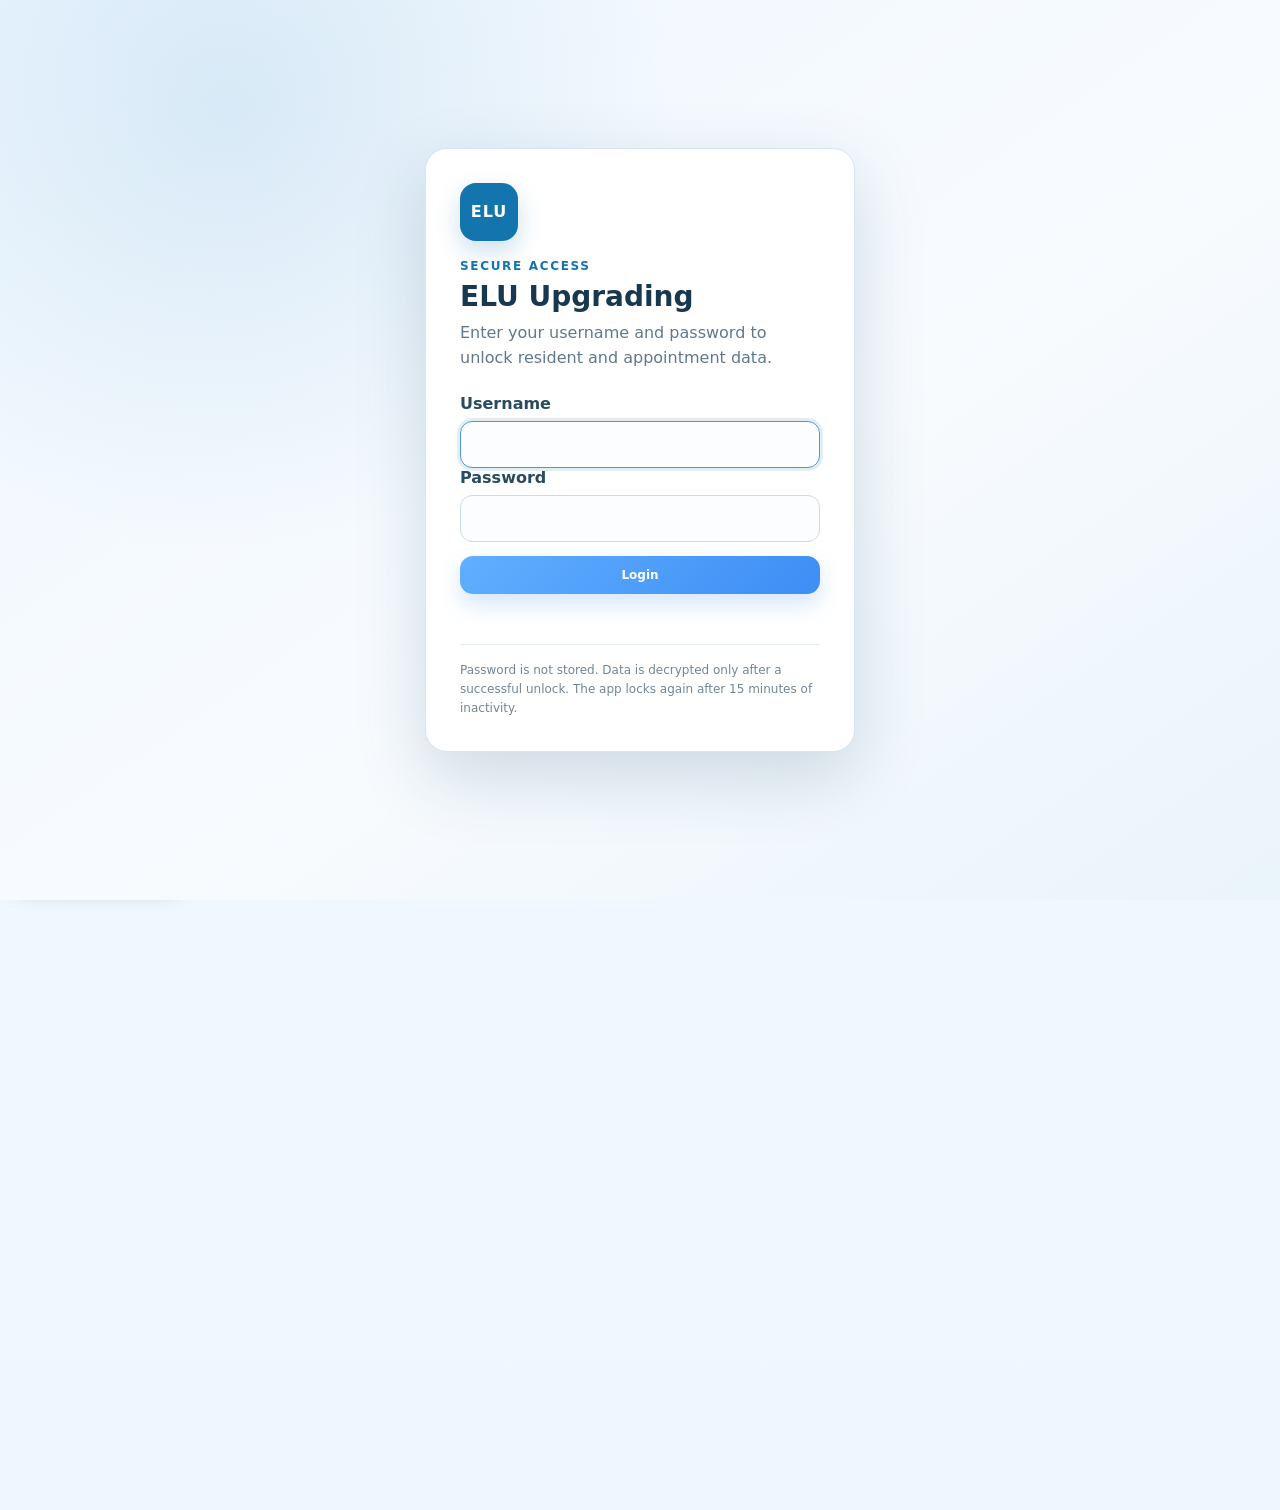
==== index.html @ 443ced5f "Add files via upload" ====
<!doctype html>
<html lang="en">
<head>
  <meta charset="utf-8">
  <meta name="viewport" content="width=device-width, initial-scale=1">
  <meta name="theme-color" content="#0b5ea8">
  <title>ELU Upgrading — Rehearsal App</title>
  <link rel="stylesheet" href="styles.css?v=rehearsal2.1">
  <meta name="mobile-web-app-capable" content="yes">
  <meta name="apple-mobile-web-app-capable" content="yes">
  <meta name="apple-mobile-web-app-status-bar-style" content="default">
  <meta name="apple-mobile-web-app-title" content="ELU Upgrading">
  <link rel="manifest" href="manifest.webmanifest">
  <link rel="apple-touch-icon" href="icon-192.png">
</head>
<body class="secure-locked">
  <svg class="svg-sprite" aria-hidden="true">
    <symbol id="i-dashboard" viewBox="0 0 24 24"><path d="M4 4h6v6H4zM14 4h6v10h-6zM4 14h6v6H4zM14 18h6v2h-6z"/></symbol>
    <symbol id="i-building" viewBox="0 0 24 24"><path d="M4 21V5l8-3 8 3v16M8 8h2m4 0h2M8 12h2m4 0h2M8 16h2m4 0h2M2 21h20"/></symbol>
    <symbol id="i-survey" viewBox="0 0 24 24"><path d="M7 3h10v4H7zM5 5H4v16h16V5h-1M8 12l2 2 5-5M8 18h8"/></symbol>
    <symbol id="i-calendar" viewBox="0 0 24 24"><path d="M5 4h14a2 2 0 0 1 2 2v14H3V6a2 2 0 0 1 2-2ZM7 2v4m10-4v4M3 9h18M7 13h3v3H7z"/></symbol>
    <symbol id="i-register" viewBox="0 0 24 24"><path d="M5 3h14v18H5zM8 7h8M8 11h8M8 15h5M8 19h4"/></symbol>
    <symbol id="i-complaint" viewBox="0 0 24 24"><path d="M4 4h16v13H9l-5 4zM8 8h8M8 12h6"/></symbol>
    <symbol id="i-team" viewBox="0 0 24 24"><path d="M8 11a4 4 0 1 0 0-8 4 4 0 0 0 0 8Zm8-1a3 3 0 1 0 0-6M2 21v-3a6 6 0 0 1 12 0v3m2 0v-2a5 5 0 0 0-2-4m4-1a5 5 0 0 1 4 5v2"/></symbol>
    <symbol id="i-report" viewBox="0 0 24 24"><path d="M5 3h14v18H5zM8 16v2m4-6v6m4-10v10"/></symbol>
    <symbol id="i-search" viewBox="0 0 24 24"><circle cx="11" cy="11" r="7"/><path d="m16 16 5 5"/></symbol>
    <symbol id="i-chevron" viewBox="0 0 24 24"><path d="m9 6 6 6-6 6"/></symbol>
    <symbol id="i-close" viewBox="0 0 24 24"><path d="M6 6l12 12M18 6 6 18"/></symbol>
    <symbol id="i-check" viewBox="0 0 24 24"><path d="m5 12 4 4L19 6"/></symbol>
  </svg>


  <div class="security-gate" id="securityGate">
    <div class="security-card">
      <div class="security-lock-mark">ELU</div>
      <div class="security-kicker">SECURE ACCESS</div>
      <h1>ELU Upgrading</h1>
      <p>Enter your username and password to unlock resident and appointment data.</p>
      <form id="securityLoginForm" class="security-form">
        <label>Username
          <input type="text" id="securityUsername" autocomplete="username" spellcheck="false" required>
        </label>
        <label>Password
          <input type="password" id="securityPassword" autocomplete="current-password" spellcheck="false" required>
        </label>
        <button class="primary-btn security-unlock-btn" id="securityUnlockBtn" type="submit">Login</button>
      </form>
      <div class="security-message" id="securityMessage" aria-live="polite"></div>
      <div class="security-note">Password is not stored. Data is decrypted only after a successful unlock. The app locks again after 15 minutes of inactivity.</div>
    </div>
  </div>

  <div class="app-shell">
    <aside class="sidebar">
      <div class="brand">
        <div class="brand-mark brand-mark-app"><img src="icon-192.png" alt="ELU"></div>
        <div>
          <div class="brand-name">Upgrading</div>
          <div class="brand-sub">Command Centre</div>
        </div>
      </div>

      <div class="project-badge">
        <span class="project-dot"></span>
        <div><strong>PR3 Project</strong><small>6 zones · live workspace</small></div>
      </div>

      <nav class="nav" id="nav">
        <button class="nav-item active" data-view="dashboard"><svg><use href="#i-dashboard"/></svg><span>Dashboard</span></button>
        <button class="nav-item" data-view="blockboard"><svg><use href="#i-building"/></svg><span>Block Board</span></button>
        <button class="nav-item" data-view="survey"><svg><use href="#i-survey"/></svg><span>Survey Visits</span></button>
        <button class="nav-item" data-view="appointments"><svg><use href="#i-calendar"/></svg><span>Appointment Schedule</span></button>
        <button class="nav-item" data-view="units"><svg><use href="#i-register"/></svg><span>Unit Register</span></button>
        <button class="nav-item" data-view="complaints"><svg><use href="#i-complaint"/></svg><span>Complaint Register</span></button>
        <button class="nav-item" data-view="teams"><svg><use href="#i-team"/></svg><span>Appointment Planner</span></button>
        <button class="nav-item" data-view="photos"><svg><use href="#i-register"/></svg><span>Photo Report</span></button>
        <button class="nav-item" data-view="reports"><svg><use href="#i-report"/></svg><span>Meeting Report</span></button>
      </nav>

      <div class="sidebar-note">
        <strong>Field-first workflow</strong>
        <span>Survey Visit → Appointment → Unit</span>
      </div>
    </aside>

    <main class="main">
      <header class="topbar">
        <div>
          <div class="eyebrow">ELU UPGRADING · PASIR RIS</div>
          <h1 id="pageTitle">Executive Dashboard</h1>
          <p id="pageSubtitle">One view of resident response, appointments and completed work.</p>
        </div>
        <div class="top-actions">
          <div class="user-name-chip" id="userNameChip">Secure User</div>
          <div class="today-chip" id="todayChip"></div>
          <button class="ghost-btn" id="exportBackupBtn">Backup Data</button><button class="ghost-btn secure-logout-btn" id="securityLogoutBtn">Lock</button>
        </div>
      </header>

      <section class="view active" id="dashboard">
        <div class="app-command-hero">
          <div class="app-hero-copy">
            <div class="app-hero-kicker"><span class="live-dot"></span> PR3 COMMAND CENTRE</div>
            <h2>ELU Upgrading – Pasir Ris</h2>
            <p>Survey, appointments, unit status and weekly progress — one clear command view across all 6 zones.</p>
            <div class="app-hero-stats">
              <span><b>6</b><small>Zones</small></span>
              <span><b>38</b><small>Blocks</small></span>
              <span><b id="heroTagUnits">2,341</b><small>Total Units</small></span>
              <span class="hero-sync"><b>✓</b><small>Schedule synced</small></span>
            </div>
          </div>

          <div class="app-hero-progress-wrap">
            <div class="app-hero-ring" id="heroOrbit">
              <div class="app-hero-ring-inner">
                <strong id="heroCompletionPct">0%</strong>
                <span>COMPLETED</span>
              </div>
            </div>
            <div class="app-hero-total"><strong id="heroTotalUnits">0</strong><span>Total project units</span></div>
          </div>

          <div class="app-skyline" aria-hidden="true">
            <i class="bldg b1"></i><i class="bldg b2"></i><i class="bldg b3"></i>
            <i class="bldg b4"></i><i class="bldg b5"></i><i class="tree t1"></i><i class="tree t2"></i>
          </div>
        </div>

        <div class="kpi-grid premium-kpis app-kpi-grid">
          <article class="kpi-card accent-green"><div class="kpi-icon green"><svg><use href="#i-check"/></svg></div><div><span>Opt-In Agree</span><strong id="kpiOptIn">0</strong><small id="kpiOptInPct">A + C</small></div></article>
          <article class="kpi-card accent-pink"><div class="kpi-icon pink"><svg><use href="#i-calendar"/></svg></div><div><span>Confirmation</span><strong id="kpiAppointments">0</strong><small>Active confirmed</small></div></article>
          <article class="kpi-card accent-blue"><div class="kpi-icon blue">◷</div><div><span>Pending Confirmation</span><strong id="kpiPending">0</strong><small>Date waiting</small></div></article>
          <article class="kpi-card accent-cyan"><div class="kpi-icon cyan"><svg><use href="#i-building"/></svg></div><div><span>Work Completed</span><strong id="kpiCompleted">0</strong><small id="kpiCompletedPct">0%</small></div></article>
          <article class="kpi-card accent-amber"><div class="kpi-icon amber">•••</div><div><span>No Response</span><strong id="kpiNR">0</strong><small>Requires follow-up</small></div></article>
          <article class="kpi-card accent-rose"><div class="kpi-icon rose">×</div><div><span>Opt-Out</span><strong id="kpiOptOut">0</strong><small>Resident declined</small></div></article>
          <article class="kpi-card accent-violet"><div class="kpi-icon violet"><svg><use href="#i-survey"/></svg></div><div><span>Survey Visits</span><strong id="kpiFollowups">0</strong><small>Upcoming visits</small></div></article>
        </div>

        <div class="app-dashboard-main-grid">
          <article class="panel app-today-panel">
            <div class="app-panel-title">
              <div><span class="section-label">TODAY</span><h3>Today's Appointments</h3></div>
              <button class="text-btn" data-go="teams">View Schedule</button>
            </div>
            <div id="dashboardTodayAppointments" class="app-today-list"></div>
          </article>

          <article class="panel app-photo-panel">
            <div class="app-panel-title">
              <div><span class="section-label">PHOTO WORK</span><h3>Photo Workflow Today</h3></div>
              <button class="text-btn" data-go="photos">View All</button>
            </div>
            <div class="app-photo-summary">
              <div class="app-photo-ring" id="dashboardPhotoRing">
                <div><strong id="dashboardPhotoPct">0%</strong><span>READY</span></div>
              </div>
              <div class="app-photo-stats">
                <div><i class="dot-ready"></i><strong id="dashboardPhotoUnits">0</strong><span>Photo units</span></div>
                <div><i class="dot-blue"></i><strong id="dashboardPhotoReady">0</strong><span>Ready 3+</span></div>
                <div><i class="dot-grey"></i><strong id="dashboardPhotoCount">0</strong><span>Photos stored</span></div>
              </div>
            </div>
            <div id="dashboardPhotoRecent" class="app-photo-recent"></div>
          </article>

          <article class="panel app-quick-panel">
            <div class="app-panel-title"><div><span class="section-label">SHORTCUTS</span><h3>Quick Actions</h3></div></div>
            <div class="app-quick-actions">
              <button type="button" data-go="teams"><span>📅</span><div><strong>View Schedule</strong><small>Today's appointments</small></div><b>›</b></button>
              <button type="button" data-go="photos"><span>📷</span><div><strong>Upload Photos</strong><small>Open Photo Report</small></div><b>›</b></button>
              <button type="button" id="dashboardBackupQuick"><span>💾</span><div><strong>Backup Data</strong><small>Create latest backup</small></div><b>›</b></button>
              <button type="button" id="dashboardLockQuick"><span>🔒</span><div><strong>Lock Application</strong><small>Secure this app</small></div><b>›</b></button>
            </div>
          </article>

          <article class="panel app-zone-panel">
            <div class="app-panel-title">
              <div><span class="section-label">ZONE PERFORMANCE</span><h3>Project Progress by Zone</h3></div>
              <span class="panel-badge">LIVE</span>
            </div>
            <div id="zoneProgress" class="app-zone-progress"></div>
          </article>

          <article class="panel app-activity-panel">
            <div class="app-panel-title"><div><span class="section-label">RECENT</span><h3>Recent Activity</h3></div></div>
            <div id="dashboardRecentActivity" class="app-activity-list"></div>
          </article>
        </div>
      </section>

      <section class="view" id="blockboard">
        <div class="section-toolbar">
          <div class="filter-group">
            <label>Zone<select id="boardZone"></select></label>
            <label>Block<select id="boardBlock"></select></label>
            <label>Floor<select id="boardFloor"><option value="all">All floors</option></select></label>
          </div>
          <div class="toolbar-actions">
            <div class="search-box"><svg><use href="#i-search"/></svg><input id="boardSearch" placeholder="Search unit e.g. 13-132"></div>
            <button class="ghost-btn" id="downloadBlockBoardBtn">Block Board · A4 One Page</button>
          </div>
        </div>

        <div id="blockHeadline" class="block-headline"></div>

        <div class="legend">
          <span><i class="dot optin"></i>A · Opt-In</span>
          <span><i class="dot confirm"></i>C · Confirmation</span>
          <span><i class="dot pending-confirm"></i>◷ P · Pending Confirmation</span>
          <span><i class="dot optout"></i>D · Opt-Out</span>
          <span><i class="dot nr"></i>NR · No Response</span>
        </div>

        <div id="floorBoard" class="floor-board"></div>
      </section>

      <section class="view" id="survey">
        <div class="form-layout">
          <article class="panel form-card">
            <div class="panel-head"><div><span class="section-label">VISIT DIARY</span><h3>Survey Visit Register</h3><p>Reference for when you need to visit a resident. No A / C / D / NR status is set here.</p></div></div>
            <form id="surveyForm" class="premium-form">
              <input type="hidden" id="surveyEditId">
              <div class="form-row three">
                <label>Zone<select id="surveyZone"></select></label>
                <label>Block<select id="surveyBlock"></select></label>
                <label>Unit<select id="surveyUnit"></select></label>
              </div>
              <div class="form-row two">
                <label>Owner Name · Optional<input id="surveyOwner" autocomplete="off" placeholder="Leave blank if not known"></label>
                <label>Contact<input id="surveyContact" inputmode="tel" autocomplete="off" placeholder="Contact number"></label>
              </div>
              <div class="form-row two">
                <label>Survey Visit Date<input type="date" id="surveyVisitDate"></label>
                <label>Visit Time<input type="time" id="surveyVisitTime"></label>
              </div>
              <label>Visit Note<textarea id="surveyRemarks" rows="4" placeholder="Call note, access note, resident request..."></textarea></label>
              <div class="form-actions">
                <button class="primary-btn" id="surveySaveBtn" type="submit">Save Survey Visit</button>
                <button class="ghost-btn hidden" id="surveyCancelEdit" type="button">Cancel Edit</button>
              </div>
              <div class="form-hint">Survey is a visit diary only. Visit date, time and note stay here. Contact is used only as a backup when the Unit Register has no contact. Appointment Register remains the main source.</div>
            </form>
          </article>

          <article class="panel">
            <div class="panel-head"><div><span class="section-label">RECENT ACTIVITY</span><h3>Survey Register</h3></div></div>
            <div id="surveyTable" class="table-shell"></div>
          </article>
        </div>
      </section>

      <section class="view" id="appointments">
        <div class="form-layout">
          <article class="panel form-card">
            <div class="panel-head"><div><span class="section-label">APPOINTMENT ENTRY</span><h3>Direct Appointment / Resident Details</h3><p>Direct visit? Enter Date + Slot + Team here. The same record appears in Planner, Appointment Register and Unit Register.</p></div></div>
            <form id="appointmentForm" class="premium-form">
              <input type="hidden" id="appointmentEditId">
              <div class="form-row three">
                <label>Zone<select id="appointmentZone"></select></label>
                <label>Block<select id="appointmentBlock"></select></label>
                <label>Unit<select id="appointmentUnit"></select></label>
              </div>

              <div class="form-row three">
                <label>Appointment Date<input type="date" id="appointmentDate"></label>
                <label>Time Slot
                  <select id="appointmentSlot">
                    <option>9am–11am</option>
                    <option>11am–1pm</option>
                    <option>2pm–4pm</option>
                    <option>4pm–6pm</option>
                    <option value="CUSTOM">Custom Time</option>
                  </select>
                </label>
                <label>Team
                  <select id="appointmentTeam">
                    <option>Team 1</option>
                    <option>Team 2</option>
                    <option value="">Unassigned</option>
                  </select>
                </label>
              </div>

              <div class="planner-custom-time hidden" id="appointmentCustomTimeRow">
                <label>Custom Start<input type="time" id="appointmentCustomStart"></label>
                <label>Custom End<input type="time" id="appointmentCustomEnd"></label>
              </div>

              <div class="planned-schedule-card" id="appointmentPlanCard">
                <div><span>Current Booking</span><strong id="appointmentPlanDate">—</strong></div>
                <div><span>Current Slot</span><strong id="appointmentPlanSlot">—</strong></div>
                <div><span>Current Team</span><strong id="appointmentPlanTeam">—</strong></div>
              </div>

              <div class="form-row two">
                <label>Owner Name<input id="appointmentOwner" placeholder="Owner / resident name"></label>
                <label>Contact<input id="appointmentContact" inputmode="tel" placeholder="Contact number"></label>
              </div>

              <label>Appointment Note<textarea id="appointmentRemarks" rows="3" placeholder="Resident / access note"></textarea></label>
              <div class="inline-sync-note" id="appointmentSyncNote">One booking record only. Direct entry here automatically appears in Planner; Planner updates appear here too.</div>
              <div class="form-actions">
                <button class="primary-btn" id="appointmentSaveBtn" type="submit">Save Appointment</button>
                <button class="optout-btn" id="appointmentOptOutBtn" type="button">Opt-Out · D</button>
                <button class="ghost-btn hidden" id="appointmentCancelEdit" type="button">Cancel Edit</button>
              </div>
              <div class="form-hint">Two routes, one record: Survey follow-up can open this form, or you can create a direct appointment here. Existing bookings are rescheduled instead of duplicated.</div>
            </form>
          </article>

          <article class="panel">
            <div class="panel-head register-head"><div><span class="section-label">UNIT APPOINTMENT STATUS</span><h3>Appointment Register</h3><p><span id="appointmentUnitCount">0</span> units shown. NR = no response · P = waiting · C = confirmed · A = completed · D = opt-out.</p></div><div class="register-tools"><div class="search-box small"><svg><use href="#i-search"/></svg><input id="appointmentUnitSearch" placeholder="Search unit e.g. 01-302"></div><label class="mini-filter">Zone<select id="appointmentZoneFilter"></select></label><label class="mini-filter">Block<select id="appointmentBlockFilter"></select></label></div></div>
            <div id="appointmentTable" class="table-shell"></div>
          </article>
        </div>
      </section>

      <section class="view" id="units">
        <article class="panel">
          <div class="panel-head register-head">
            <div><span class="section-label">MASTER DATA · READ ONLY</span><h3>Unit Register</h3><p>Appointment Register is the main source. Survey contributes contact only when the master contact is blank.</p></div>
            <div class="register-tools">
              <div class="search-box small"><svg><use href="#i-search"/></svg><input id="unitSearch" placeholder="Search block / unit / owner / contact"></div>
              <select id="unitZoneFilter"></select>
              <select id="unitBlockFilter"></select>
            </div>
          </div>
          <div id="unitTable" class="table-shell"></div>
        </article>
      </section>

      <section class="view" id="complaints">
        <div class="form-layout">
          <article class="panel form-card">
            <div class="panel-head"><div><span class="section-label">SEPARATE RECORD</span><h3>New Complaint</h3><p>Select the unit; owner and contact are looked up. No complaint is created automatically.</p></div></div>
            <form id="complaintForm" class="premium-form">
              <input type="hidden" id="complaintEditId">
              <div class="form-row three">
                <label>Zone<select id="complaintZone"></select></label>
                <label>Block<select id="complaintBlock"></select></label>
                <label>Unit<select id="complaintUnit"></select></label>
              </div>
              <div class="form-row two">
                <label>Owner Name<input id="complaintOwner" readonly></label>
                <label>Contact<input id="complaintContact" readonly></label>
              </div>
              <div class="form-row two">
                <label>Date<input type="date" id="complaintDate" required></label>
                <label>Status<select id="complaintStatus"><option>Open</option><option>In Progress</option><option>Closed</option></select></label>
              </div>
              <label>Complaint<textarea id="complaintText" rows="4" required></textarea></label>
              <label>Remarks<textarea id="complaintRemarks" rows="3"></textarea></label>
              <div class="form-actions">
                <button class="primary-btn" id="complaintSaveBtn" type="submit">Save Complaint</button>
                <button class="ghost-btn hidden" id="complaintCancelEdit" type="button">Cancel Edit</button>
              </div>
            </form>
          </article>

          <article class="panel">
            <div class="panel-head register-head"><div><span class="section-label">COMPLAINT REGISTER</span><h3>Resident Complaints</h3></div><div class="register-tools"><label class="mini-filter">Zone<select id="complaintZoneFilter"></select></label><label class="mini-filter">Block<select id="complaintBlockFilter"></select></label></div></div>
            <div id="complaintTable" class="table-shell"></div>
          </article>
        </div>
      </section>

      <section class="view" id="teams">
        <div class="planner-hero simple-planner-hero">
          <div>
            <span class="section-label">APPOINTMENT PLANNER</span>
            <h2>Today’s appointment working sheet</h2>
            <p>Display only. Appointments come directly from Appointment Schedule. To add, edit, reschedule or cancel, open the appointment record.</p>
          </div>
          <div class="simple-planner-controls">
            <label>Zone<select id="plannerViewZone"></select></label>
            <label>Date<input type="date" id="teamDate"></label>
            <button class="ghost-btn" id="plannerToday" type="button">Today</button>
            <button class="ghost-btn" id="plannerTomorrow" type="button">Tomorrow</button>
            <button class="ghost-btn" id="plannerNext7" type="button">Next 7 Days</button>
          </div>
        </div>

        <article class="panel simple-planner-panel">
          <div class="planner-sheet-title">
            <div>
              <span class="section-label">LIVE FROM APPOINTMENT SCHEDULE</span>
              <h3 id="plannerDateTitle">Today appointments</h3>
            </div>
            <div class="planner-sheet-actions"><span class="panel-badge" id="plannerCountBadge">0 appointments</span></div>
          </div>
          <div id="plannerTable" class="table-shell simple-planner-table"></div>
        </article>

        <div class="hidden" aria-hidden="true">
          <select id="plannerViewBlock"></select>
          <button id="plannerPrevDay" type="button"></button>
          <button id="plannerNextDay" type="button"></button>

          <form id="plannerForm">
            <input type="hidden" id="plannerEditId">
            <select id="plannerZone"></select>
            <select id="plannerBlock"></select>
            <select id="plannerUnit"></select>
            <select id="plannerTeam"><option>Team 1</option><option>Team 2</option></select>
            <select id="plannerSlot"><option>9am–11am</option><option>11am–1pm</option><option>2pm–4pm</option><option>4pm–6pm</option><option value="CUSTOM">Custom Time</option></select>
            <div id="plannerCustomTimeRow"><input type="time" id="plannerCustomStart"><input type="time" id="plannerCustomEnd"></div>
            <input id="plannerRemarks">
            <button id="plannerSaveBtn" type="submit"></button>
            <button id="plannerCancelEdit" type="button"></button>
          </form>
          <div id="plannerSpecialTimes"></div>
          <div id="plannerUnassigned"></div>
        </div>
      </section>

      <section class="view hidden" id="schedulemaster" aria-hidden="true">
        <div class="planner-hero master-schedule-hero">
          <div>
            <span class="section-label">22 → 21 CYCLE · QUICK ENTRY</span>
            <h2>Master Appointment Schedule</h2>
            <p>Enter appointments continuously in one place. Daily Appointment Planner will automatically show the same records by date.</p>
          </div>
          <div class="master-cycle-controls">
            <label>Cycle Reference Date<input type="date" id="masterCycleDate"></label>
            <label>View Zone<select id="masterZoneFilter"></select></label>
          </div>
        </div>

        <article class="panel master-entry-panel">
          <div class="panel-head"><div><span class="section-label">FAST ENTRY</span><h3>Add appointment row</h3><p>Date / Zone / Team stay in place after saving so you can enter the next unit quickly.</p></div></div>
          <form id="masterScheduleForm" class="master-schedule-form">
            <label>Date<input type="date" id="masterDate"></label>
            <label>Zone<select id="masterZone"></select></label>
            <label>Block<select id="masterBlock"></select></label>
            <label>Unit<select id="masterUnit"></select></label>
            <label>Team<select id="masterTeam"><option>Team 1</option><option>Team 2</option></select></label>
            <label>Slot<select id="masterSlot"><option>9am–11am</option><option>11am–1pm</option><option>2pm–4pm</option><option>4pm–6pm</option><option value="CUSTOM">Custom Time</option></select></label>
            <div class="master-custom-time hidden" id="masterCustomRow">
              <label>Start<input type="time" id="masterCustomStart"></label>
              <label>End<input type="time" id="masterCustomEnd"></label>
            </div>
            <label class="master-note">Remarks<input id="masterRemarks" placeholder="Resident / access note"></label>
            <button class="primary-btn" type="submit">Add Appointment</button>
          </form>
        </article>

        <article class="panel">
          <div class="panel-head register-head">
            <div><span class="section-label">MONTHLY WORKING SHEET</span><h3 id="masterCycleTitle">22 → 21 Schedule</h3><p>Zone-wise appointment schedule. This stays with Planner, Dashboard and the project records. Photo Report now has its own separate Daily Photo Schedule.</p></div>
          </div>
          <div id="masterScheduleTable" class="table-shell"></div>
        </article>
      </section>

      <section class="view" id="photos">
        <div class="planner-hero photo-report-hero">
          <div>
            <span class="section-label">PHOTO INBOX · 22 → 21 CYCLE</span>
            <h2>Zone-wise Photo Report</h2>
            <p>Choose one Zone + Date. Enter that day's units, then attach photos unit-by-unit. Photo work stays separate from all project appointment records.</p>
          </div>
          <div class="photo-cycle-controls">
            <label>Zone<select id="photoZone"></select></label>
            <label>Date<input type="date" id="photoDate"></label>
            <label>Target Unit<select id="photoTargetUnit"></select></label>
          </div>
        </div>

        <div id="photoZoneTabs" class="photo-zone-tabs" aria-label="Photo zones">
          <button type="button" data-photo-zone-tab="1">Zone 1</button>
          <button type="button" data-photo-zone-tab="2">Zone 2</button>
          <button type="button" data-photo-zone-tab="3">Zone 3</button>
          <button type="button" data-photo-zone-tab="4">Zone 4</button>
          <button type="button" data-photo-zone-tab="5">Zone 5</button>
          <button type="button" data-photo-zone-tab="6">Zone 6</button>
        </div>

        <div class="photo-day-workbench">
          <article class="panel photo-schedule-panel">
            <div class="panel-head register-head">
              <div>
                <span class="section-label">PHOTO DAILY REGISTER</span>
                <h3 id="photoScheduleContextTitle">Daily Photo Schedule</h3>
                <p>Only the selected Zone + Date is shown here. Change Zone / Date above to prepare another day. This register stays separate from all project records.</p>
              </div>
              <span id="photoScheduleCount" class="panel-badge">0 units</span>
            </div>

            <form id="photoScheduleForm" class="photo-schedule-form photo-schedule-form-compact">
              <label>Block<select id="photoScheduleBlock"></select></label>
              <label>Unit<select id="photoScheduleUnit"></select></label>
              <label>Team<select id="photoScheduleTeam"><option>Team 1</option><option>Team 2</option></select></label>
              <label>Time<input id="photoScheduleTime" placeholder="e.g. 9am–11am"></label>
              <button class="primary-btn" type="submit">Add Unit</button>
            </form>

            <div class="photo-rule-note">Type one day at a time. For a week, change the Date above and enter that day's units. Remove deletes only this daily schedule line — not photos.</div>
            <div id="photoScheduleTable" class="table-shell photo-schedule-table photo-schedule-table-compact"></div>
          </article>

          <article class="panel photo-import-panel photo-import-side">
            <div class="panel-head">
              <div>
                <span class="section-label">DAILY PHOTO DROP</span>
                <h3>Upload WhatsApp ZIP</h3>
                <p>Select the Target Unit above, then attach its ZIP. The unit list comes only from this Zone + Date Photo Daily Register.</p>
              </div>
            </div>
            <div class="photo-import-row photo-import-row-compact">
              <input type="file" id="photoZipInput" accept=".zip,application/zip">
              <button class="primary-btn" id="photoImportBtn" type="button">Import ZIP</button>
              <span id="photoImportStatus" class="photo-import-status">No ZIP selected.</span>
            </div>
            <div class="photo-rule-note">Photos remain in the separate photo store. The first 3 ordered photos are used in the report; extras stay available until you delete them.</div>
          </article>
        </div>

        <article class="panel">
          <div class="panel-head register-head">
            <div><span class="section-label">DAILY CHECK</span><h3 id="photoDailyTitle">Daily photo units & photos</h3><p>Green = at least 3 photos ready. Units with stored photos remain visible even if their Daily Photo Schedule row was removed.</p></div>
          </div>
          <div id="photoDailyBoard" class="photo-daily-board"></div>
        </article>

        <article class="panel photo-monthly-panel">
          <div class="panel-head register-head">
            <div><span class="section-label">MONTHLY OUTPUT</span><h3 id="photoCycleTitle">22 → 21 Photo Report</h3><p>Generate Zone-wise Word or Print/PDF from stored photos. Report order is date → team → time → block/unit.</p></div>
            <div class="register-tools">
              <label class="mini-filter">Cycle Reference Date<input type="date" id="photoCycleDate"></label>
              <button class="primary-btn" id="photoWordBtn" type="button">Generate Word</button>
              <button class="ghost-btn" id="photoPdfBtn" type="button">Print / PDF</button>
            </div>
          </div>
          <div class="photo-retention-note" id="photoRetentionNote"></div>
          <div id="photoMonthlySummary" class="photo-monthly-summary"></div>
        </article>
      </section>

      <section class="view" id="reports">
        <div class="report-hero">
          <div><span class="section-label">WEEKLY PROGRESS MEETING</span><h2>Progress Summary</h2><p>Calculated from the read-only Unit Register. A + C = Opt-In Agree; completed work is counted separately.</p></div>
          <div class="report-actions report-download-actions">
            <div class="report-primary-downloads">
              <button class="primary-btn" id="exportManagerPdfBtn">Manager PDF</button>
              <button class="primary-btn secondary" id="exportManagerPptBtn">Manager PPT</button>
              <button class="ghost-btn" id="exportUnitSummaryPdfBtn">Unit Summary PDF</button>
              <button class="ghost-btn" id="exportBlockChartPdfBtn">Block Chart PDF</button>
            </div>
            <div class="report-data-downloads" aria-label="Data exports">
              <span class="report-data-label">DATA EXPORT</span>
              <button class="ghost-btn" id="exportProgressBtn">Progress CSV</button>
              <button class="ghost-btn" id="exportUnitsBtn">Unit Summary CSV</button>
            </div>
          </div>
        </div>
        <article class="panel">
          <div class="panel-head register-head">
            <div><h3>Weekly Progress Summary</h3><p>Aligned to the Progress Summary structure from your source workbooks.</p></div>
            <div class="register-tools">
              <label class="mini-filter">Zone<select id="reportZoneFilter"></select></label>
              <label class="mini-filter">Block<select id="reportBlockFilter"></select></label>
            </div>
          </div>
          <div class="manager-export-note"><strong>Manager Report</strong><span>PDF / PPT includes a colour-coded block percentage chart, zone progress and weekly meeting table. Unit Summary exports exclude Owner Name, Contact and free-text Remarks.</span></div>
          <div id="reportSummaryCards" class="report-summary-cards"></div>
          <div class="report-chart-panel">
            <div class="report-chart-head"><div><span class="section-label">BLOCK VIEW</span><h3>Block Status % Comparison</h3><p>Side-by-side percentage columns for Opt-In, Completed, Pending Confirmation, Opt-Out and NR.</p></div><span class="panel-badge">NO PERSONAL DATA</span></div>
            <div class="report-chart-legend">
              <span><i class="legend-agree"></i>Opt-In A+C</span>
              <span><i class="legend-done"></i>Completed</span>
              <span><i class="legend-p"></i>Pending P</span>
              <span><i class="legend-d"></i>Opt-Out D</span>
              <span><i class="legend-nr"></i>NR</span>
            </div>
            <div id="reportBlockChart" class="report-block-chart"></div>
          </div>
          <div id="reportTable" class="table-shell"></div>
        </article>

        <article class="panel response-summary-panel">
          <div class="panel-head register-head response-summary-toolbar">
            <div>
              <span class="section-label">SEPARATE LIVE SUMMARY</span>
              <h3>Opt-In / Opt-Out / NR Summary</h3>
              <p>Live block-wise summary from the current Unit Register. Pending Confirmation (P) is counted inside Respond Unit and shown separately for accountability.</p>
            </div>
            <div class="register-tools">
              <label class="mini-filter">Zone<select id="responseSummaryZoneFilter"></select></label>
              <button class="ghost-btn" id="responseSummaryPrintBtn" type="button">Print / PDF</button>
              <button class="ghost-btn" id="responseSummaryCsvBtn" type="button">Summary CSV</button>
            </div>
          </div>

          <div class="response-summary-sheet" id="responseSummarySheet">
            <div class="response-summary-title">(Summary of Opt In, Opt Out &amp; NR Unit Details)</div>
            <div id="responseSummaryTable" class="response-summary-table-wrap"></div>
          </div>
        </article>
      </section>
    </main>
  </div>

  <div class="drawer-backdrop" id="drawerBackdrop"></div>
  <aside class="unit-drawer" id="unitDrawer">
    <div class="drawer-head">
      <div><span class="section-label">UNIT DETAILS</span><h2 id="drawerUnitTitle">Unit</h2><p id="drawerUnitMeta"></p></div>
      <button class="icon-btn" id="drawerClose"><svg><use href="#i-close"/></svg></button>
    </div>
    <div class="master-readonly">
      <div class="master-lock">Master data · read only</div>
      <input type="hidden" id="drawerUnitKey">
      <div class="readonly-grid">
        <div><span>Status</span><strong id="drawerStatusText">—</strong></div>
        <div><span>Owner Name</span><strong id="drawerOwnerText">—</strong></div>
        <div><span>Contact</span><strong id="drawerContactText">—</strong></div>
        <div><span>Survey Visit</span><strong id="drawerFollowupText">—</strong></div>
        <div class="wide"><span>Remarks</span><strong id="drawerRemarksText">—</strong></div>
        <div><span>Appointment</span><strong id="drawerAppointmentText">—</strong></div>
        <div><span>Team</span><strong id="drawerTeamText">—</strong></div>
      </div>
      <div class="legacy-box" id="drawerLegacy"></div>
      <div class="drawer-shortcuts">
        <button type="button" class="primary-btn" id="drawerSurveyBtn">Survey Visit</button>
        <button type="button" class="ghost-btn" id="drawerAppointmentBtn">Appointment</button>
      </div>
    </div>
  </aside>

  <div class="toast" id="toast"></div>
  <script src="data.js?v=rehearsal2.1"></script>
  <script src="jszip.min.js"></script>
<script src="app.js?v=rehearsal2.1"></script>

<div id="rehearsalAppBadge" style="
position:fixed;left:14px;bottom:14px;z-index:99998;
background:#0b5ea8;color:#fff;border:1px solid rgba(255,255,255,.6);
padding:8px 11px;border-radius:999px;
font:800 11px/1.2 system-ui,-apple-system,Segoe UI,Arial,sans-serif;
box-shadow:0 7px 22px rgba(0,0,0,.16);letter-spacing:.04em">
ELU APP · REHEARSAL
</div>
<button id="installRehearsalApp" type="button" hidden style="
position:fixed;right:14px;bottom:14px;z-index:99999;
border:0;border-radius:12px;padding:10px 14px;
background:#0b5ea8;color:white;font:800 12px system-ui,-apple-system,Segoe UI,Arial,sans-serif;
box-shadow:0 7px 22px rgba(0,0,0,.18);cursor:pointer">
Install ELU App
</button>
<script src="pwa-install.js"></script>

</body>
</html>
---- styles.css ----
*{box-sizing:border-box} :root{
--bg:#f4f9ff;--bg2:#eef6ff;--card:#fff;--ink:#15243b;--muted:#6f8199;--line:#e3edf8;
--blue:#3d8df5;--blue2:#76b8ff;--blueSoft:#eaf4ff;--navy:#254568;--green:#2cae7b;--greenSoft:#eaf9f3;
--amber:#d79a2b;--amberSoft:#fff7e7;--rose:#d76475;--roseSoft:#fff0f3;--violet:#7c70d8;--violetSoft:#f3f0ff;
--cyan:#2ea6bc;--cyanSoft:#e9f9fc;--shadow:0 18px 45px rgba(56,105,156,.10);--radius:22px
}
html{background:var(--bg);scroll-behavior:smooth}body{margin:0;font-family:Inter,ui-sans-serif,system-ui,-apple-system,BlinkMacSystemFont,"Segoe UI",sans-serif;color:var(--ink);background:radial-gradient(circle at 85% 0,#e7f4ff 0,transparent 28%),linear-gradient(180deg,#f9fcff,var(--bg));min-height:100vh}
button,input,select,textarea{font:inherit}.svg-sprite{position:absolute;width:0;height:0;overflow:hidden}
.app-shell{min-height:100vh}.sidebar{position:fixed;left:0;top:0;bottom:0;width:258px;padding:24px 18px;background:rgba(255,255,255,.92);backdrop-filter:blur(18px);border-right:1px solid var(--line);display:flex;flex-direction:column;z-index:40}
.brand{display:flex;align-items:center;gap:12px;padding:0 6px 22px}.brand-mark{width:48px;height:48px;border-radius:16px;display:grid;place-items:center;background:linear-gradient(145deg,#a8d7ff,#4d9cf7);color:white;font-weight:900;letter-spacing:.05em;box-shadow:0 12px 25px rgba(61,141,245,.24)}.brand-name{font-weight:850;font-size:17px;letter-spacing:-.02em}.brand-sub{color:var(--muted);font-size:11px;margin-top:2px}
.project-badge{border:1px solid #dceafa;background:linear-gradient(135deg,#f8fcff,#eef7ff);border-radius:17px;padding:12px 13px;display:flex;gap:10px;align-items:center;margin-bottom:20px}.project-dot{width:9px;height:9px;border-radius:50%;background:#42bd88;box-shadow:0 0 0 5px rgba(66,189,136,.10)}.project-badge strong{display:block;font-size:12px}.project-badge small{display:block;color:var(--muted);font-size:10px;margin-top:2px}
.nav{display:grid;gap:5px;overflow:auto;padding-right:2px}.nav-item{border:0;background:transparent;border-radius:13px;padding:11px 12px;color:#657a94;display:flex;align-items:center;gap:11px;font-size:13px;font-weight:720;text-align:left;cursor:pointer;transition:.18s}.nav-item svg{width:19px;height:19px;fill:none;stroke:currentColor;stroke-width:1.8;stroke-linecap:round;stroke-linejoin:round}.nav-item:hover{background:#f5faff;color:#397bc9}.nav-item.active{background:linear-gradient(90deg,#e9f4ff,#f6fbff);color:#2f7ed8;box-shadow:inset 3px 0 0 #6fb4ff}
.sidebar-note{margin-top:auto;border-top:1px solid var(--line);padding:16px 8px 2px}.sidebar-note strong,.sidebar-note span{display:block}.sidebar-note strong{font-size:11px;color:#4a6381}.sidebar-note span{font-size:10px;color:#91a0b3;margin-top:3px}
.main{margin-left:258px;padding:30px 34px 60px;min-height:100vh}.topbar{display:flex;justify-content:space-between;gap:24px;align-items:flex-start;margin-bottom:24px}.eyebrow,.section-label{font-size:10px;font-weight:850;letter-spacing:.13em;color:#6d9bcc}.topbar h1{font-size:30px;letter-spacing:-.035em;margin:6px 0 5px}.topbar p{margin:0;color:var(--muted);font-size:13px}.top-actions{display:flex;align-items:center;gap:10px}.today-chip{border:1px solid var(--line);background:#fff;border-radius:12px;padding:10px 13px;color:#5d748e;font-size:12px;box-shadow:0 6px 16px rgba(65,109,153,.05)}
.ghost-btn,.primary-btn,.text-btn,.icon-btn{cursor:pointer}.ghost-btn{border:1px solid #d9e7f5;background:#fff;color:#4f6e8f;padding:10px 14px;border-radius:12px;font-weight:750;font-size:12px}.ghost-btn:hover{background:#f7fbff}.primary-btn{border:0;background:linear-gradient(135deg,#61afff,#3d8df5);color:#fff;padding:12px 16px;border-radius:13px;font-weight:800;font-size:12px;box-shadow:0 10px 22px rgba(61,141,245,.22)}.primary-btn:hover{filter:brightness(.98);transform:translateY(-1px)}.text-btn{border:0;background:none;color:#3d8df5;font-weight:800;font-size:11px}
.view{display:none}.view.active{display:block}.hero{position:relative;overflow:hidden;background:linear-gradient(115deg,#ffffff 0%,#f3f9ff 60%,#e6f4ff 100%);border:1px solid #dfeefa;border-radius:28px;padding:26px 28px;display:flex;align-items:center;justify-content:space-between;gap:28px;box-shadow:var(--shadow);margin-bottom:18px}.hero:after{content:"";position:absolute;right:-80px;top:-120px;width:270px;height:270px;border-radius:50%;border:42px solid rgba(109,185,255,.12)}.hero-kicker{font-size:10px;letter-spacing:.16em;font-weight:900;color:#65a0d8}.hero h2{font-size:25px;letter-spacing:-.03em;margin:7px 0 7px}.hero p{max-width:700px;color:var(--muted);font-size:13px;line-height:1.55;margin:0}.hero-stat{position:relative;z-index:1;min-width:190px;border-left:1px solid #dbeaf8;padding-left:26px}.hero-stat span,.hero-stat small{display:block;color:var(--muted);font-size:11px}.hero-stat strong{display:block;font-size:38px;letter-spacing:-.04em;margin:4px 0;color:#2b79ca}
.kpi-grid{display:grid;grid-template-columns:repeat(6,minmax(0,1fr));gap:12px;margin-bottom:18px}.kpi-card{background:#fff;border:1px solid var(--line);border-radius:18px;padding:15px;display:flex;gap:11px;align-items:center;box-shadow:0 9px 22px rgba(57,104,151,.055)}.kpi-icon{width:38px;height:38px;border-radius:13px;display:grid;place-items:center;font-size:11px;font-weight:900;flex:0 0 38px}.kpi-icon.green{background:var(--greenSoft);color:var(--green)}.kpi-icon.blue{background:var(--blueSoft);color:var(--blue)}.kpi-icon.cyan{background:var(--cyanSoft);color:var(--cyan)}.kpi-icon.amber{background:var(--amberSoft);color:var(--amber)}.kpi-icon.rose{background:var(--roseSoft);color:var(--rose)}.kpi-icon.violet{background:var(--violetSoft);color:var(--violet)}.kpi-card span,.kpi-card small{display:block}.kpi-card span{font-size:10px;font-weight:800;color:#7890aa;text-transform:uppercase;letter-spacing:.03em}.kpi-card strong{font-size:23px;letter-spacing:-.03em;display:block;margin:2px 0}.kpi-card small{font-size:10px;color:#91a1b5}
.panel{background:rgba(255,255,255,.96);border:1px solid var(--line);border-radius:var(--radius);box-shadow:0 12px 34px rgba(56,102,150,.07);padding:20px}.panel-head{display:flex;justify-content:space-between;gap:14px;align-items:flex-start;margin-bottom:16px}.panel-head h3{margin:4px 0 0;font-size:16px;letter-spacing:-.015em}.panel-head p{margin:6px 0 0;color:var(--muted);font-size:11px;line-height:1.5;max-width:600px}.dashboard-grid{display:grid;grid-template-columns:1.35fr .85fr;gap:18px;margin-bottom:18px}
.zone-progress{display:grid;gap:13px}.zone-line{display:grid;grid-template-columns:78px 1fr 76px;align-items:center;gap:12px}.zone-name{font-size:12px;font-weight:820}.progress-track{height:9px;background:#edf4fa;border-radius:999px;overflow:hidden}.progress-fill{height:100%;border-radius:999px;background:linear-gradient(90deg,#78bfff,#3f91ef)}.zone-pct{text-align:right;font-size:11px;color:#70859d;font-weight:750}.zone-mini{font-size:9px;color:#9aabba;margin-top:3px}
.compact-list{display:grid;gap:9px}.compact-item{border:1px solid #e8f0f7;background:#fbfdff;border-radius:14px;padding:11px 12px;display:flex;justify-content:space-between;gap:12px}.compact-item strong{font-size:12px}.compact-item span,.compact-item small{display:block}.compact-item span{font-size:10px;color:#7389a1;margin-top:3px}.compact-item small{font-size:10px;color:#3d8df5;font-weight:800;text-align:right}.empty-state{padding:24px;text-align:center;color:#91a2b5;font-size:12px}
.attention-grid{display:grid;grid-template-columns:repeat(3,1fr);gap:10px}.attention-card{border:1px solid #e6eef7;border-radius:15px;background:#fbfdff;padding:12px}.attention-card strong{display:block;font-size:12px}.attention-card span{display:block;color:#8498ad;font-size:10px;margin-top:4px}.attention-card b{display:inline-block;margin-top:9px;padding:4px 7px;border-radius:999px;background:var(--amberSoft);color:#b77b17;font-size:9px}
.section-toolbar{display:flex;justify-content:space-between;align-items:flex-end;gap:18px;margin-bottom:16px}.filter-group{display:flex;gap:10px;flex-wrap:wrap}.section-toolbar label,.register-tools select,.mini-filter{font-size:10px;font-weight:800;color:#71879f;display:grid;gap:5px}.section-toolbar select,.section-toolbar input,.register-tools select,.mini-filter input{border:1px solid #dce8f4;border-radius:11px;background:#fff;padding:9px 10px;color:#38516c;outline:none;min-width:130px}.toolbar-title{margin:4px 0 0;font-size:20px}
.search-box{display:flex;align-items:center;gap:7px;background:#fff;border:1px solid #dce8f4;border-radius:12px;padding:0 10px;height:39px;min-width:245px}.search-box svg{width:16px;height:16px;fill:none;stroke:#8aa0b8;stroke-width:2}.search-box input{border:0;outline:0;width:100%;font-size:11px;color:#405b77;background:transparent}.search-box.small{min-width:260px}
.block-headline{background:linear-gradient(110deg,#fff,#f2f9ff);border:1px solid #dfedf9;border-radius:20px;padding:16px 18px;margin-bottom:12px;display:flex;justify-content:space-between;gap:14px;align-items:center}.block-headline h2{font-size:20px;margin:0 0 4px}.block-headline p{margin:0;color:#7890aa;font-size:11px}.block-stats{display:flex;gap:8px;flex-wrap:wrap}.mini-stat{padding:7px 10px;border-radius:11px;background:#fff;border:1px solid #e2edf7;font-size:10px;color:#6f849b}.mini-stat strong{color:#2d5379;margin-left:4px}
.legend{display:flex;gap:16px;flex-wrap:wrap;padding:4px 2px 13px;color:#7b8fa6;font-size:10px}.legend span{display:flex;align-items:center;gap:5px}.dot{width:8px;height:8px;border-radius:50%;background:#dbe6f0}.dot.optin{background:#56c594}.dot.optout{background:#e07a87}.dot.nr{background:#e3aa47}.dot.completed{background:#45a9bd}
.floor-board{display:grid;gap:12px}.floor-row{background:#fff;border:1px solid var(--line);border-radius:18px;padding:12px 13px;box-shadow:0 8px 20px rgba(56,102,150,.045);display:grid;grid-template-columns:70px 1fr;gap:12px}.floor-label{border-right:1px solid #eaf1f7;display:flex;flex-direction:column;justify-content:center;align-items:center}.floor-label strong{font-size:18px;color:#315d88}.floor-label span{font-size:9px;color:#9aabba;text-transform:uppercase;letter-spacing:.08em}.unit-grid{display:grid;grid-template-columns:repeat(auto-fit,minmax(94px,1fr));gap:8px}.unit-card{position:relative;border:1px solid #e4edf6;background:#fbfdff;border-radius:13px;padding:10px 10px 9px;cursor:pointer;transition:.15s;text-align:left}.unit-card:hover{transform:translateY(-1px);border-color:#afd2f4;box-shadow:0 8px 18px rgba(65,119,170,.09)}.unit-card .u-no{font-weight:850;font-size:11px;color:#365978}.unit-card .u-status{font-size:9px;margin-top:5px;color:#8ca0b4}.unit-card:before{content:"";position:absolute;right:8px;top:9px;width:7px;height:7px;border-radius:50%;background:#dbe5ee}.unit-card.status-a:before{background:#52c391}.unit-card.status-out:before{background:#dd7281}.unit-card.status-nr:before,.unit-card.status-dl:before{background:#e0a23b}.unit-card.work-completed{background:linear-gradient(140deg,#fbffff,#effbfc);border-color:#cfecef}.unit-card.work-completed:after{content:"✓";position:absolute;right:7px;bottom:6px;color:#3aa7bb;font-size:9px;font-weight:900}
.form-layout{display:grid;grid-template-columns:minmax(350px,440px) minmax(0,1fr);gap:18px;align-items:start}.form-card{position:sticky;top:18px}.premium-form{display:grid;gap:13px}.premium-form label{font-size:10px;font-weight:820;color:#637b95;display:grid;gap:6px}.premium-form input,.premium-form select,.premium-form textarea{width:100%;border:1px solid #dce8f4;border-radius:12px;background:#fbfdff;padding:10px 11px;outline:none;color:#304e6d;font-size:12px;transition:.15s}.premium-form textarea{resize:vertical}.premium-form input:focus,.premium-form select:focus,.premium-form textarea:focus{border-color:#91c4f6;box-shadow:0 0 0 4px rgba(89,164,239,.10);background:#fff}.premium-form input[readonly]{background:#f5f8fb;color:#8396aa}.form-row{display:grid;gap:10px}.form-row.two{grid-template-columns:1fr 1fr}.form-row.three{grid-template-columns:.75fr .9fr 1.2fr}
.table-shell{overflow:auto;border:1px solid #e7eff7;border-radius:16px}.table-shell table{border-collapse:separate;border-spacing:0;width:100%;min-width:760px}.table-shell th{background:#f7fbff;color:#7790a8;font-size:9px;text-transform:uppercase;letter-spacing:.06em;padding:11px 12px;text-align:left;border-bottom:1px solid #e5eef7;position:sticky;top:0}.table-shell td{padding:11px 12px;font-size:11px;color:#48627d;border-bottom:1px solid #eef3f8;vertical-align:top}.table-shell tbody tr:hover{background:#fbfdff}.table-shell tbody tr:last-child td{border-bottom:0}.pill{display:inline-flex;align-items:center;padding:4px 7px;border-radius:999px;font-size:9px;font-weight:850}.pill.a{background:var(--greenSoft);color:#208d65}.pill.out{background:var(--roseSoft);color:#bd5264}.pill.nr{background:var(--amberSoft);color:#b07716}.pill.pending{background:#f0f4f8;color:#7e91a5}.pill.completed{background:var(--cyanSoft);color:#248da1}.pill.confirmed{background:var(--blueSoft);color:#347fd0}
.register-head{align-items:center}.register-tools{display:flex;align-items:center;gap:9px}.register-tools select{min-width:110px}
.team-columns{display:grid;grid-template-columns:repeat(3,1fr);gap:16px}.team-panel{background:#fff;border:1px solid var(--line);border-radius:20px;box-shadow:0 10px 28px rgba(56,102,150,.06);overflow:hidden}.team-head{display:flex;gap:11px;align-items:center;padding:15px 16px;border-bottom:1px solid #ebf2f8}.team-head h3{margin:0;font-size:14px}.team-head small{color:#8aa0b6;font-size:10px}.team-badge{width:36px;height:36px;border-radius:12px;display:grid;place-items:center;background:#eaf4ff;color:#347fcf;font-size:10px;font-weight:900}.team-badge.t2{background:#f2efff;color:#786bd4}.team-badge.un{background:#f3f6f9;color:#8294a7}.team-list{padding:10px;display:grid;gap:8px;min-height:120px}.team-card{border:1px solid #e8eff7;background:#fbfdff;border-radius:13px;padding:10px}.team-card strong{font-size:11px}.team-card span{display:block;font-size:9px;color:#8296aa;margin-top:3px}.team-card .team-actions{display:flex;gap:6px;margin-top:8px}.team-card button{border:1px solid #dce7f2;background:#fff;border-radius:8px;padding:5px 7px;font-size:9px;color:#607993;cursor:pointer}
.report-hero{background:linear-gradient(115deg,#fff,#ebf6ff);border:1px solid #dfeefa;border-radius:24px;padding:22px 24px;display:flex;justify-content:space-between;gap:20px;align-items:center;margin-bottom:18px;box-shadow:var(--shadow)}.report-hero h2{margin:5px 0;font-size:23px}.report-hero p{margin:0;color:#7890a7;font-size:11px}.report-actions{display:flex;gap:8px}
.drawer-backdrop{position:fixed;inset:0;background:rgba(35,57,81,.18);backdrop-filter:blur(2px);opacity:0;pointer-events:none;transition:.2s;z-index:70}.drawer-backdrop.open{opacity:1;pointer-events:auto}.unit-drawer{position:fixed;right:0;top:0;bottom:0;width:min(460px,94vw);background:#fff;z-index:80;box-shadow:-24px 0 60px rgba(36,72,108,.18);padding:24px;transform:translateX(105%);transition:.25s ease;overflow:auto}.unit-drawer.open{transform:translateX(0)}.drawer-head{display:flex;justify-content:space-between;gap:15px;align-items:flex-start;border-bottom:1px solid #e8f0f7;padding-bottom:16px;margin-bottom:18px}.drawer-head h2{margin:5px 0 2px;font-size:22px}.drawer-head p{margin:0;color:#8498ad;font-size:11px}.icon-btn{width:36px;height:36px;border-radius:11px;border:1px solid #e2ebf4;background:#f8fbfe;display:grid;place-items:center}.icon-btn svg{width:16px;height:16px;fill:none;stroke:#607891;stroke-width:2}.drawer-form{gap:14px}.legacy-box{border:1px dashed #d8e6f3;border-radius:13px;background:#f8fbfe;padding:10px 11px;color:#7b8fa4;font-size:10px;line-height:1.5;display:none}.legacy-box.show{display:block}.drawer-shortcuts{display:grid;grid-template-columns:1fr 1fr;gap:8px}
.toast{position:fixed;right:24px;bottom:24px;background:#24425f;color:#fff;border-radius:13px;padding:11px 15px;font-size:11px;font-weight:750;box-shadow:0 16px 35px rgba(36,66,95,.25);opacity:0;transform:translateY(8px);pointer-events:none;transition:.18s;z-index:100}.toast.show{opacity:1;transform:translateY(0)}
@media(max-width:1280px){.kpi-grid{grid-template-columns:repeat(3,1fr)}.dashboard-grid{grid-template-columns:1fr}.attention-grid{grid-template-columns:repeat(2,1fr)}}
@media(max-width:1050px){.sidebar{width:220px}.main{margin-left:220px;padding:24px}.form-layout{grid-template-columns:1fr}.form-card{position:static}.team-columns{grid-template-columns:1fr}.register-head{align-items:flex-start;flex-direction:column}.register-tools{width:100%}.search-box.small{flex:1}.hero{align-items:flex-start}.hero-stat{min-width:150px}}
@media(max-width:760px){.sidebar{position:static;width:100%;height:auto}.nav{grid-template-columns:repeat(2,1fr)}.sidebar-note{display:none}.main{margin-left:0;padding:18px 14px 40px}.topbar,.hero,.section-toolbar,.report-hero{flex-direction:column;align-items:stretch}.top-actions{justify-content:space-between}.kpi-grid{grid-template-columns:repeat(2,1fr)}.hero-stat{border-left:0;border-top:1px solid #dbeaf8;padding:14px 0 0}.attention-grid{grid-template-columns:1fr}.form-row.two,.form-row.three{grid-template-columns:1fr}.register-tools{flex-direction:column;align-items:stretch}.search-box,.search-box.small{min-width:0;width:100%}.floor-row{grid-template-columns:54px 1fr}.unit-grid{grid-template-columns:repeat(2,1fr)}}

.hidden{display:none!important}
.form-actions{display:flex;gap:8px;align-items:center;flex-wrap:wrap}
.form-hint{font-size:10px;line-height:1.5;color:#8398ae;background:#f6faff;border:1px solid #e5eff8;border-radius:11px;padding:9px 10px}
.dot.blank{background:#dbe6f0}.dot.confirm{background:#ec88ad}
.unit-card.status-c:before{background:#ec88ad}
.pill.c{background:#fff0f6;color:#cc5f88}
.pill.d{background:var(--roseSoft);color:#bd5264}
.action-set{display:flex;gap:5px;white-space:nowrap}
.table-action{border:1px solid #dce8f4;background:#fff;border-radius:8px;padding:5px 8px;color:#54718f;font-size:9px;font-weight:750;cursor:pointer}
.table-action:hover{background:#f4f9ff;border-color:#bcd8f2}
.table-action.delete{color:#bd5f6d;border-color:#f0d9de}
.table-action.delete:hover{background:#fff5f6}
.master-readonly{display:grid;gap:15px}.master-lock{display:inline-flex;justify-self:start;padding:6px 9px;border-radius:999px;background:#eef6ff;color:#4e89c4;font-size:9px;font-weight:850;letter-spacing:.04em;text-transform:uppercase}
.readonly-grid{display:grid;grid-template-columns:1fr 1fr;gap:10px}.readonly-grid>div{border:1px solid #e5eef7;background:#f9fcff;border-radius:13px;padding:11px 12px;min-height:66px}.readonly-grid>div.wide{grid-column:1/-1}.readonly-grid span{display:block;font-size:9px;color:#8ca0b4;text-transform:uppercase;letter-spacing:.05em;font-weight:800}.readonly-grid strong{display:block;font-size:12px;color:#3c5874;margin-top:5px;line-height:1.45;word-break:break-word}
.report-summary-cards{display:grid;grid-template-columns:repeat(5,1fr);gap:10px;margin-bottom:14px}.report-mini-card{border:1px solid #e5eef7;background:linear-gradient(145deg,#fff,#f7fbff);border-radius:14px;padding:12px}.report-mini-card span{display:block;color:#8196ab;font-size:9px;text-transform:uppercase;letter-spacing:.05em;font-weight:800}.report-mini-card strong{display:block;font-size:20px;margin-top:4px;color:#345c82}.total-row td{background:#eef7ff!important;font-weight:850;color:#315b84!important;border-top:1px solid #d8e9f8}.weekly-head{white-space:normal!important;line-height:1.35!important;text-align:center!important}
@media(max-width:900px){.report-summary-cards{grid-template-columns:repeat(2,1fr)}}@media(max-width:520px){.readonly-grid{grid-template-columns:1fr}.readonly-grid>div.wide{grid-column:auto}.report-summary-cards{grid-template-columns:1fr 1fr}}

/* ==================== V6 VISUAL UPGRADE ==================== */
:root{--pink:#e86fa0;--pinkSoft:#fff0f6;--heroBlue:#3e8fea;--heroSky:#72c7ff;--heroIce:#dff3ff}
body{background:radial-gradient(circle at 82% -5%,#dcefff 0,transparent 29%),radial-gradient(circle at 18% 16%,#edf7ff 0,transparent 22%),linear-gradient(180deg,#f7fbff 0,#eef6ff 100%)}
.sidebar{box-shadow:12px 0 45px rgba(57,105,153,.055)}
.brand-mark{background:linear-gradient(145deg,#87cdfd,#3c8fe8);box-shadow:0 14px 30px rgba(55,139,224,.28)}
.nav-item.active{background:linear-gradient(90deg,#e0f1ff,#f7fbff);color:#2878cf;box-shadow:inset 3px 0 0 #4ca0ef,0 7px 18px rgba(66,139,205,.07)}
.command-hero{position:relative;overflow:hidden;min-height:258px;border-radius:30px;padding:34px 36px;margin-bottom:18px;display:flex;align-items:center;justify-content:space-between;gap:35px;color:#fff;background:linear-gradient(118deg,#347fd5 0%,#4b9cec 45%,#70c8f9 100%);box-shadow:0 25px 55px rgba(50,127,205,.24)}
.command-hero:before{content:"";position:absolute;width:430px;height:430px;border:1px solid rgba(255,255,255,.18);border-radius:50%;right:-155px;top:-205px;box-shadow:0 0 0 42px rgba(255,255,255,.035),0 0 0 95px rgba(255,255,255,.025)}
.command-hero:after{content:"";position:absolute;width:220px;height:220px;border-radius:50%;left:45%;bottom:-160px;background:rgba(255,255,255,.10);filter:blur(2px)}
.command-copy{position:relative;z-index:2;max-width:720px}.command-kicker{display:flex;align-items:center;gap:8px;font-size:10px;font-weight:900;letter-spacing:.16em;color:#eaf7ff}.live-dot{width:8px;height:8px;border-radius:50%;background:#a9ffd7;box-shadow:0 0 0 5px rgba(169,255,215,.16)}
.command-hero h2{font-size:34px;line-height:1.08;letter-spacing:-.045em;margin:11px 0 11px;max-width:690px}.command-hero p{font-size:13px;line-height:1.65;color:rgba(255,255,255,.87);margin:0;max-width:650px}.hero-tags{display:flex;gap:8px;flex-wrap:wrap;margin-top:22px}.hero-tags span{border:1px solid rgba(255,255,255,.24);background:rgba(255,255,255,.12);backdrop-filter:blur(8px);padding:7px 10px;border-radius:999px;font-size:10px;font-weight:800;color:#f8fcff}.hero-tags .sync-tag{background:rgba(219,255,242,.16);border-color:rgba(218,255,240,.35)}
.hero-orbit-wrap{position:relative;z-index:2;display:flex;align-items:center;gap:18px;min-width:305px;justify-content:flex-end}.hero-orbit{--pct:0deg;width:142px;height:142px;border-radius:50%;display:grid;place-items:center;background:conic-gradient(#c9ffe6 var(--pct),rgba(255,255,255,.17) 0);box-shadow:inset 0 0 0 1px rgba(255,255,255,.18),0 18px 40px rgba(33,100,164,.18)}.hero-orbit:before{content:"";position:absolute;width:112px;height:112px;border-radius:50%;background:linear-gradient(145deg,rgba(48,124,200,.94),rgba(84,171,231,.96));box-shadow:inset 0 0 0 1px rgba(255,255,255,.16)}.hero-orbit-inner{position:relative;z-index:1;text-align:center}.hero-orbit-inner strong{display:block;font-size:28px;letter-spacing:-.04em}.hero-orbit-inner span{display:block;font-size:9px;text-transform:uppercase;letter-spacing:.09em;color:#dff3ff;margin-top:2px}.hero-orbit-caption{min-width:92px}.hero-orbit-caption strong,.hero-orbit-caption span{display:block}.hero-orbit-caption strong{font-size:28px;letter-spacing:-.03em}.hero-orbit-caption span{font-size:10px;color:#e1f4ff;margin-top:3px}
.premium-kpis{gap:13px}.premium-kpis .kpi-card{position:relative;overflow:hidden;padding:17px 15px;border-color:#dceaf7;box-shadow:0 13px 28px rgba(55,103,151,.075)}.premium-kpis .kpi-card:after{content:"";position:absolute;left:0;right:0;bottom:0;height:3px;background:#d7e7f6}.premium-kpis .accent-green:after{background:#50c493}.premium-kpis .accent-pink:after{background:#e781aa}.premium-kpis .accent-cyan:after{background:#3eb2c8}.premium-kpis .accent-amber:after{background:#e1a53e}.premium-kpis .accent-rose:after{background:#dc7180}.premium-kpis .accent-violet:after{background:#8777df}.premium-kpis .kpi-icon svg{width:18px;height:18px;fill:none;stroke:currentColor;stroke-width:1.9;stroke-linecap:round;stroke-linejoin:round}.kpi-icon.pink{background:var(--pinkSoft);color:#d85f8f}
.panel{border-color:#dce9f6;box-shadow:0 16px 38px rgba(54,101,147,.075)}.panel-badge{padding:5px 8px;border-radius:999px;background:#eaf9f3;color:#278e68;font-size:8px;font-weight:900;letter-spacing:.1em}.dashboard-grid-wow{grid-template-columns:1.25fr .75fr}.zone-card-grid{display:grid;grid-template-columns:repeat(2,1fr);gap:11px}.zone-card-grid .zone-line{display:block;border:1px solid #e2edf7;border-radius:15px;padding:13px;background:linear-gradient(145deg,#fff,#f8fbff)}.zone-card-grid .zone-line>div:first-child{display:flex;justify-content:space-between;align-items:end;gap:8px}.zone-card-grid .progress-track{margin-top:10px;height:7px}.zone-card-grid .zone-pct{margin-top:7px;text-align:left;color:#3f78aa}.zone-card-grid .zone-mini{margin-left:auto;text-align:right}.premium-compact-list .compact-item{padding:12px 13px;border-color:#e2edf7;background:linear-gradient(135deg,#fff,#f8fbff)}.premium-compact-list .compact-item small{background:#fff0f6;color:#c75d88;border:1px solid #f7dbe7;border-radius:9px;padding:5px 7px;align-self:center}.attention-panel{background:linear-gradient(145deg,#fff,#fbfdff)}
/* Status C is intentionally pink */
.unit-card.status-c{background:linear-gradient(145deg,#fffafd,#fff1f7);border-color:#f3cfdf}.unit-card.status-c:before{background:#e974a2;box-shadow:0 0 0 4px rgba(233,116,162,.10)}.pill.c{background:#fff0f6;color:#c85483;border:1px solid #f6d4e1}
/* Neutral / untouched units are not presented as a fifth status */
.unit-card .u-status:empty{display:none}
/* Appointment filter select */
.mini-filter select{border:1px solid #dce8f4;border-radius:11px;background:#fff;padding:9px 10px;color:#38516c;outline:none;min-width:120px}
/* Meeting report: strict presentation alignment */
#reportTable{border-radius:18px;box-shadow:inset 0 0 0 1px #e4edf6}#reportTable table{table-layout:fixed;min-width:1040px}#reportTable th,#reportTable td{text-align:center!important;vertical-align:middle!important;padding:11px 8px}#reportTable thead tr:first-child th{background:linear-gradient(180deg,#e9f5ff,#deefff);color:#315f8b;font-size:9px;border-right:1px solid #cfe2f3}#reportTable thead tr:nth-child(2) th{background:#f5faff;color:#6d86a0;border-right:1px solid #e1ebf4}#reportTable tbody td{font-variant-numeric:tabular-nums}#reportTable tbody td:nth-child(2){font-weight:850;color:#315b84}#reportTable .total-row td{background:linear-gradient(180deg,#e9f5ff,#deefff)!important;color:#284f75!important;font-size:11px}.report-summary-cards{grid-template-columns:repeat(5,1fr)}.report-mini-card{box-shadow:0 9px 22px rgba(54,100,145,.05)}
@media(max-width:1050px){.command-hero{align-items:flex-start}.hero-orbit-wrap{min-width:260px}.dashboard-grid-wow{grid-template-columns:1fr}.zone-card-grid{grid-template-columns:repeat(3,1fr)}}
@media(max-width:760px){.command-hero{padding:26px 22px}.command-hero h2{font-size:28px}.hero-orbit-wrap{justify-content:flex-start}.hero-orbit{width:118px;height:118px}.hero-orbit:before{width:94px;height:94px}.zone-card-grid{grid-template-columns:1fr 1fr}}
@media(max-width:520px){.hero-orbit-wrap{min-width:0}.zone-card-grid{grid-template-columns:1fr}.command-hero h2{font-size:25px}}

/* V7 appointment planner */
.today-team-panel{margin-bottom:18px;background:linear-gradient(135deg,#ffffff 0%,#f5faff 100%)}
.today-team-board{display:grid;grid-template-columns:1fr 1fr;gap:14px}
.today-team-col{border:1px solid #dfeaf5;border-radius:18px;overflow:hidden;background:#fbfdff}
.today-team-head{display:flex;align-items:center;justify-content:space-between;padding:12px 14px;background:linear-gradient(100deg,#edf6ff,#f8fbff);border-bottom:1px solid #e2edf7}
.today-team-head strong{font-size:12px;color:#315d87}.today-team-head span{font-size:9px;color:#7690aa;font-weight:800}
.today-slot{display:grid;grid-template-columns:82px 1fr;min-height:50px;border-bottom:1px solid #edf3f8}.today-slot:last-child{border-bottom:0}
.today-slot-time{display:flex;align-items:center;padding:9px 11px;font-size:9px;font-weight:850;color:#67829d;background:#f8fbfe;border-right:1px solid #edf3f8}
.today-slot-work{padding:8px 10px;display:grid;gap:5px}.today-appt-chip{border:1px solid #e2ebf5;background:#fff;border-radius:10px;padding:6px 8px;font-size:9px;color:#4e6b87}.today-appt-chip strong{color:#2d5379}.today-empty{font-size:9px;color:#a1afbd;align-self:center}
.planner-hero{display:flex;justify-content:space-between;gap:22px;align-items:center;background:linear-gradient(120deg,#fff,#edf7ff);border:1px solid #dcecf9;border-radius:24px;padding:20px 22px;margin-bottom:16px;box-shadow:var(--shadow)}
.planner-hero h2{font-size:22px;margin:5px 0;letter-spacing:-.025em}.planner-hero p{margin:0;color:#748ba2;font-size:11px;max-width:690px;line-height:1.5}
.planner-date-nav{display:flex;align-items:end;gap:7px;flex-wrap:wrap}.planner-date-nav label{font-size:9px;font-weight:850;color:#71879f;display:grid;gap:4px}.planner-date-nav input{border:1px solid #d8e7f5;border-radius:11px;background:#fff;padding:9px 10px;color:#365675;outline:none}
.icon-date-btn{width:38px;height:38px;border:1px solid #d9e7f4;border-radius:11px;background:#fff;color:#4f7ca8;font-size:22px;line-height:1;cursor:pointer}
.planner-entry-panel{margin-bottom:16px}.planner-form{display:grid;grid-template-columns:1fr 1.15fr .8fr .95fr 1.5fr auto;gap:9px;align-items:end}.planner-form label{font-size:9px;font-weight:820;color:#698099;display:grid;gap:5px}.planner-form select,.planner-form input{width:100%;border:1px solid #dce8f4;border-radius:11px;background:#fbfdff;padding:9px 10px;color:#335471;outline:none;font-size:11px}.planner-form select:focus,.planner-form input:focus{border-color:#91c4f6;box-shadow:0 0 0 4px rgba(89,164,239,.09)}
.planner-sheet-panel{padding:0;overflow:hidden;margin-bottom:16px}.planner-sheet-title{display:flex;justify-content:space-between;align-items:center;padding:17px 18px;border-bottom:1px solid #e4edf6;background:linear-gradient(90deg,#fff,#f6fbff)}.planner-sheet-title h3{margin:4px 0 0;font-size:16px}.planner-table-wrap{overflow:auto}
.planner-table{width:100%;border-collapse:collapse;min-width:860px;table-layout:fixed}.planner-table th{background:#eaf4fc;color:#4c6b87;border:1px solid #d8e5f0;padding:8px 7px;font-size:9px;text-transform:none;letter-spacing:.01em;text-align:center}.planner-table td{border:1px solid #dfe8f0;padding:7px;vertical-align:middle;background:#fff;min-height:56px}.planner-table .date-cell{width:86px;text-align:center;background:linear-gradient(180deg,#fff6aa,#fffbd9);font-size:10px;font-weight:850;color:#5c6270}.planner-table .slot-cell{width:78px;text-align:center;background:#f5f7f9;color:#536b82;font-size:9px;font-weight:820}.planner-table .team-cell{width:175px}.planner-table .remarks-cell{width:150px;color:#6f8499;font-size:9px}.planner-table .team2-start{border-left:2px solid #aecae2}.planner-team-entry{display:flex;justify-content:space-between;gap:6px;align-items:center;border-radius:9px;padding:6px 7px;background:#f8fbff;border:1px solid #e5edf5;margin:3px 0}.planner-team-entry strong{font-size:9px;color:#365d80}.planner-team-entry small{font-size:8px;color:#889aab}.planner-mini-action{border:0;background:transparent;color:#5089bc;font-size:8px;font-weight:850;cursor:pointer;padding:2px}
.planner-empty-cell{color:#abb6c0;font-size:9px;text-align:center}.planner-add-cell{display:inline-flex;margin-top:4px;border:0;background:#edf6ff;color:#4b88c2;border-radius:7px;padding:4px 6px;font-size:8px;font-weight:800;cursor:pointer}
.unassigned-panel{margin-bottom:16px}.planner-unassigned{display:flex;flex-wrap:wrap;gap:8px}.unassigned-chip{border:1px solid #e0eaf4;background:#fbfdff;border-radius:13px;padding:9px 10px;display:flex;align-items:center;gap:9px}.unassigned-chip strong{font-size:10px;color:#365b7d}.unassigned-chip span{font-size:9px;color:#8195a8}.unassigned-actions{display:flex;gap:4px}.unassigned-actions button{border:1px solid #d8e5f2;background:#fff;border-radius:8px;padding:5px 7px;font-size:8px;color:#527491;font-weight:800;cursor:pointer}
@media(max-width:1100px){.planner-form{grid-template-columns:repeat(3,1fr)}.planner-form .planner-remarks{grid-column:span 2}.today-team-board{grid-template-columns:1fr}}
@media(max-width:700px){.planner-hero{flex-direction:column;align-items:stretch}.planner-date-nav{align-items:end}.planner-form{grid-template-columns:1fr 1fr}.planner-form .planner-remarks{grid-column:1/-1}.today-slot{grid-template-columns:74px 1fr}}

/* V7.1 minor correction: name only in top bar */
.user-name-chip{
  border:1px solid #d9e8f6;
  background:linear-gradient(135deg,#ffffff,#f2f8ff);
  color:#365f87;
  border-radius:12px;
  padding:10px 13px;
  font-size:11px;
  font-weight:850;
  letter-spacing:.01em;
  box-shadow:0 6px 16px rgba(65,109,153,.055)
}
@media(max-width:760px){
  .user-name-chip{order:-1;width:100%;text-align:center}
}

/* V7.2 minor correction: stronger, clearer Block/Floor Board status colours */
#blockboard .unit-card{
  min-height:62px;
  border-width:1.5px;
  box-shadow:0 5px 14px rgba(57,105,153,.06);
}
#blockboard .unit-card:before{
  width:10px;
  height:10px;
  right:9px;
  top:9px;
  box-shadow:0 0 0 3px rgba(255,255,255,.92);
}
#blockboard .unit-card .u-no{
  font-size:12px;
  letter-spacing:.01em;
}
#blockboard .unit-card .u-status{
  margin-top:6px;
  font-size:9.5px;
  font-weight:800;
}

/* Blank / not updated */
#blockboard .unit-card:not(.status-a):not(.status-c):not(.status-out):not(.status-nr){
  background:linear-gradient(145deg,#ffffff,#f4f7fa);
  border-color:#d9e3ec;
}

/* A = Opt-In / Completed — rich green */
#blockboard .unit-card.status-a{
  background:linear-gradient(145deg,#f2fff9,#dff8ec);
  border-color:#77d3ad;
  box-shadow:inset 4px 0 0 #36b77e,0 6px 16px rgba(54,183,126,.10);
}
#blockboard .unit-card.status-a:before{background:#24a96f}
#blockboard .unit-card.status-a .u-no{color:#187552}
#blockboard .unit-card.status-a .u-status{color:#2a8f68}

/* C = Confirmation — premium pink */
#blockboard .unit-card.status-c{
  background:linear-gradient(145deg,#fff4f8,#ffe1ec);
  border-color:#f09ab9;
  box-shadow:inset 4px 0 0 #e76e9b,0 6px 16px rgba(231,110,155,.11);
}
#blockboard .unit-card.status-c:before{background:#df5c8d}
#blockboard .unit-card.status-c .u-no{color:#a83f68}
#blockboard .unit-card.status-c .u-status{color:#c55780}

/* D = Opt-Out — warm coral/red */
#blockboard .unit-card.status-out{
  background:linear-gradient(145deg,#fff6f4,#ffe6e1);
  border-color:#ef9b8b;
  box-shadow:inset 4px 0 0 #e56f5d,0 6px 16px rgba(229,111,93,.10);
}
#blockboard .unit-card.status-out:before{background:#db5f4d}
#blockboard .unit-card.status-out .u-no{color:#a84b3d}
#blockboard .unit-card.status-out .u-status{color:#c65e4c}

/* NR = No Response — amber/gold */
#blockboard .unit-card.status-nr{
  background:linear-gradient(145deg,#fffaf0,#ffefc9);
  border-color:#e9bd61;
  box-shadow:inset 4px 0 0 #dca035,0 6px 16px rgba(220,160,53,.11);
}
#blockboard .unit-card.status-nr:before{background:#cc8b1d}
#blockboard .unit-card.status-nr .u-no{color:#956213}
#blockboard .unit-card.status-nr .u-status{color:#ae7618}

/* Legend dots: larger and easier to spot */
#blockboard .legend .dot{
  width:11px;
  height:11px;
  box-shadow:0 0 0 2px #fff,0 0 0 3px rgba(91,119,148,.12);
}
#blockboard .legend .dot.optin{background:#24a96f}
#blockboard .legend .dot.confirm{background:#df5c8d}
#blockboard .legend .dot.optout{background:#db5f4d}
#blockboard .legend .dot.nr{background:#cc8b1d}
#blockboard .legend .dot.blank{background:#aebdca}

/* Slightly stronger selected/hover feel without changing layout */
#blockboard .unit-card:hover{
  transform:translateY(-2px);
  filter:saturate(1.06);
}

/* V7.3 FINAL status-colour correction — mapping locked
   A = Green | C = Pink | D = Yellow | NR = Red
*/
#blockboard .unit-card.status-a{
  background:linear-gradient(145deg,#f2fff9,#dff8ec);
  border-color:#77d3ad;
  box-shadow:inset 4px 0 0 #36b77e,0 6px 16px rgba(54,183,126,.10);
}
#blockboard .unit-card.status-a:before{background:#24a96f}
#blockboard .unit-card.status-a .u-no{color:#187552}
#blockboard .unit-card.status-a .u-status{color:#2a8f68}

/* C = Confirmation — Pink */
#blockboard .unit-card.status-c{
  background:linear-gradient(145deg,#fff4f8,#ffe1ec);
  border-color:#f09ab9;
  box-shadow:inset 4px 0 0 #e76e9b,0 6px 16px rgba(231,110,155,.11);
}
#blockboard .unit-card.status-c:before{background:#df5c8d}
#blockboard .unit-card.status-c .u-no{color:#a83f68}
#blockboard .unit-card.status-c .u-status{color:#c55780}

/* D = Opt-Out — Yellow */
#blockboard .unit-card.status-out{
  background:linear-gradient(145deg,#fffdf2,#fff3bf);
  border-color:#e8c84f;
  box-shadow:inset 4px 0 0 #d9b62d,0 6px 16px rgba(217,182,45,.11);
}
#blockboard .unit-card.status-out:before{background:#d1a91d}
#blockboard .unit-card.status-out .u-no{color:#896d08}
#blockboard .unit-card.status-out .u-status{color:#9f7f0b}

/* NR = No Response — Red */
#blockboard .unit-card.status-nr{
  background:linear-gradient(145deg,#fff5f5,#ffe1e3);
  border-color:#ee8a91;
  box-shadow:inset 4px 0 0 #df5963,0 6px 16px rgba(223,89,99,.11);
}
#blockboard .unit-card.status-nr:before{background:#d94b56}
#blockboard .unit-card.status-nr .u-no{color:#a63d45}
#blockboard .unit-card.status-nr .u-status{color:#bd4a53}

/* Legend follows the same locked mapping */
#blockboard .legend .dot.optin{background:#24a96f}
#blockboard .legend .dot.confirm{background:#df5c8d}
#blockboard .legend .dot.optout{background:#d1a91d}
#blockboard .legend .dot.nr{background:#d94b56}

/* V7.4 minor visual refinement — Block/Floor Board only
   Compact square-ish cards, no extra unit dot, softer transparent fills.
   Locked mapping remains: A green | C pink | D yellow | NR red.
*/
#blockboard .unit-grid{
  grid-template-columns:repeat(auto-fill,minmax(100px,112px));
  justify-content:start;
  align-items:stretch;
  gap:9px;
}

#blockboard .unit-card{
  width:100%;
  min-height:78px;
  max-width:112px;
  padding:12px 10px;
  border-radius:14px;
  border-width:1.25px;
  display:flex;
  flex-direction:column;
  justify-content:center;
}

/* Card colour itself is enough — remove the extra status dot */
#blockboard .unit-card:before{
  display:none !important;
}

/* Blank / not updated */
#blockboard .unit-card:not(.status-a):not(.status-c):not(.status-out):not(.status-nr){
  background:rgba(244,248,252,.72);
  border-color:#d9e3ec;
  box-shadow:inset 3px 0 0 #b8c6d3,0 5px 13px rgba(57,105,153,.045);
}

/* A = Opt-In — Green */
#blockboard .unit-card.status-a{
  background:rgba(86,197,148,.14);
  border-color:rgba(54,183,126,.46);
  box-shadow:inset 3px 0 0 #36b77e,0 5px 13px rgba(54,183,126,.075);
}

/* C = Confirmation — Pink */
#blockboard .unit-card.status-c{
  background:rgba(231,110,155,.14);
  border-color:rgba(231,110,155,.44);
  box-shadow:inset 3px 0 0 #e76e9b,0 5px 13px rgba(231,110,155,.075);
}

/* D = Opt-Out — Yellow */
#blockboard .unit-card.status-out{
  background:rgba(232,200,79,.18);
  border-color:rgba(217,182,45,.48);
  box-shadow:inset 3px 0 0 #d9b62d,0 5px 13px rgba(217,182,45,.075);
}

/* NR = No Response — Red */
#blockboard .unit-card.status-nr{
  background:rgba(223,89,99,.13);
  border-color:rgba(223,89,99,.43);
  box-shadow:inset 3px 0 0 #df5963,0 5px 13px rgba(223,89,99,.075);
}

#blockboard .unit-card .u-no{
  font-size:12px;
  line-height:1.2;
}

#blockboard .unit-card .u-status{
  margin-top:7px;
  font-size:9px;
  line-height:1.25;
}

/* Keep phone layout neat and compact */
@media(max-width:760px){
  #blockboard .unit-grid{
    grid-template-columns:repeat(2,minmax(0,1fr));
  }
  #blockboard .unit-card{
    max-width:none;
    min-height:72px;
  }
}

/* V7.5 cache-safe Block/Floor Board correction
   Keeps all app logic untouched.
*/

/* Remove the long blue-ish floor strip feel */
#blockboard .floor-row{
  background:rgba(255,255,255,.70) !important;
  border-color:rgba(205,220,234,.78) !important;
  box-shadow:0 5px 14px rgba(56,102,150,.035) !important;
}

/* Keep the floor number area clean and neutral */
#blockboard .floor-label{
  background:transparent !important;
  border-right:1px solid rgba(214,226,238,.78) !important;
}

/* Medium compact unit boxes */
#blockboard .unit-grid{
  grid-template-columns:repeat(auto-fill,minmax(96px,108px)) !important;
  justify-content:start !important;
  gap:9px !important;
}
#blockboard .unit-card{
  min-height:72px !important;
  max-width:108px !important;
  border-radius:13px !important;
  padding:11px 9px !important;
  box-shadow:none !important;
}

/* No dot at all inside unit cards */
#blockboard .unit-card::before,
#blockboard .unit-card::after{
  display:none !important;
  content:none !important;
}

/* Locked colours, transparent and easy to read */
#blockboard .unit-card.status-a{
  background:rgba(55,183,126,.16) !important;
  border-color:rgba(55,183,126,.50) !important;
  box-shadow:inset 3px 0 0 #36b77e !important;
}
#blockboard .unit-card.status-c{
  background:rgba(231,110,155,.16) !important;
  border-color:rgba(231,110,155,.50) !important;
  box-shadow:inset 3px 0 0 #e76e9b !important;
}
#blockboard .unit-card.status-out{
  background:rgba(235,199,67,.22) !important;
  border-color:rgba(217,182,45,.56) !important;
  box-shadow:inset 3px 0 0 #d9b62d !important;
}
#blockboard .unit-card.status-nr{
  background:rgba(223,89,99,.16) !important;
  border-color:rgba(223,89,99,.50) !important;
  box-shadow:inset 3px 0 0 #df5963 !important;
}
#blockboard .unit-card:not(.status-a):not(.status-c):not(.status-out):not(.status-nr){
  background:rgba(248,250,252,.82) !important;
  border-color:#d9e3ec !important;
  box-shadow:inset 3px 0 0 #b8c6d3 !important;
}

@media(max-width:760px){
  #blockboard .unit-grid{
    grid-template-columns:repeat(2,minmax(0,1fr)) !important;
  }
  #blockboard .unit-card{
    max-width:none !important;
  }
}

/* V7.6 minor refinements: clear status colours + refreshed sidebar visuals */
.brand{gap:14px}
.brand-mark{
  width:54px;height:54px;border-radius:18px;
  background:radial-gradient(circle at 30% 25%,rgba(255,255,255,.82),rgba(255,255,255,0) 34%),linear-gradient(145deg,#79c4ff,#387fe0);
  box-shadow:0 16px 34px rgba(56,127,224,.26);
  font-size:16px
}
.brand-name{font-size:18px;letter-spacing:-.03em}
.brand-sub{font-size:11px;color:#6783a1}
.nav-item{border:1px solid transparent}
.nav-item svg{
  width:20px;height:20px;padding:6px;border-radius:12px;
  background:linear-gradient(145deg,#f6fbff,#edf5ff);
  box-shadow:inset 0 0 0 1px #e3edf8
}
.nav-item:hover{background:#f7fbff;border-color:#e2eef9}
.nav-item:hover svg{background:linear-gradient(145deg,#eef7ff,#dcebff)}
.nav-item.active{background:linear-gradient(90deg,#ecf6ff,#f8fbff);color:#2f7ed8;border-color:#d9e9fa;box-shadow:inset 3px 0 0 #72b6ff}
.nav-item.active svg{background:linear-gradient(145deg,#dff0ff,#cae4ff);box-shadow:inset 0 0 0 1px #bfdcfa}
.project-badge{background:linear-gradient(135deg,#fbfdff,#edf6ff)}
.sidebar-note{background:linear-gradient(145deg,#fbfdff,#f4f9ff);border-color:#e4eef8}
.inline-sync-note{
  margin-top:-2px;margin-bottom:8px;padding:9px 10px;border:1px dashed #d7e5f4;border-radius:12px;
  background:linear-gradient(145deg,#fbfdff,#f5f9ff);color:#6c84a0;font-size:10px;font-weight:700;line-height:1.45
}

/* Global status pills */
.pill.a{background:#e6f8ef !important;color:#1e8b61 !important;border:1px solid #bfe8d1 !important}
.pill.c{background:#fff0f6 !important;color:#c64c80 !important;border:1px solid #f4cade !important}
.pill.d{background:#fff6cc !important;color:#947100 !important;border:1px solid #efd972 !important}
.pill.nr{background:#ffe8ea !important;color:#c4444f !important;border:1px solid #f0b5bb !important}
.pill.pending{background:#f3f6f9 !important;color:#7f92a7 !important;border:1px solid #e0e8f0 !important}

/* Tables / master data carry same mapping */
#units .table-shell td .pill.d,#appointments .table-shell td .pill.d,#survey .table-shell td .pill.d,#complaints .table-shell td .pill.d{
  background:#fff6cc !important;color:#947100 !important;border-color:#efd972 !important
}
#units .table-shell td .pill.nr,#appointments .table-shell td .pill.nr,#survey .table-shell td .pill.nr,#complaints .table-shell td .pill.nr{
  background:#ffe8ea !important;color:#c4444f !important;border-color:#f0b5bb !important
}

/* Block/Floor Board distinction */
#blockboard .unit-card.status-a{background:rgba(55,183,126,.16) !important;border-color:rgba(55,183,126,.50) !important;box-shadow:inset 3px 0 0 #36b77e !important}
#blockboard .unit-card.status-c{background:rgba(231,110,155,.16) !important;border-color:rgba(231,110,155,.50) !important;box-shadow:inset 3px 0 0 #e76e9b !important}
#blockboard .unit-card.status-out{background:rgba(235,199,67,.25) !important;border-color:rgba(217,182,45,.62) !important;box-shadow:inset 3px 0 0 #d9b62d !important}
#blockboard .unit-card.status-nr{background:rgba(223,89,99,.18) !important;border-color:rgba(223,89,99,.60) !important;box-shadow:inset 3px 0 0 #df5963 !important}
#blockboard .unit-card.status-out .u-no{color:#8e7007 !important}
#blockboard .unit-card.status-out .u-status{color:#a17c08 !important}
#blockboard .unit-card.status-nr .u-no{color:#b43e48 !important}
#blockboard .unit-card.status-nr .u-status{color:#c54c56 !important}

/* V7.7 minor workflow refinement: planner is the single source of schedule date/time */
.planned-schedule-card{
  display:grid;
  grid-template-columns:1fr 1fr 1fr;
  gap:9px;
  padding:11px;
  border:1px solid #dce9f6;
  border-radius:14px;
  background:linear-gradient(145deg,#f9fcff,#eef6ff);
}
.planned-schedule-card>div{
  min-height:58px;
  padding:9px 10px;
  border:1px solid rgba(215,229,243,.85);
  border-radius:11px;
  background:rgba(255,255,255,.78);
}
.planned-schedule-card span{
  display:block;
  font-size:9px;
  color:#8599af;
  text-transform:uppercase;
  letter-spacing:.055em;
  font-weight:850;
}
.planned-schedule-card strong{
  display:block;
  margin-top:5px;
  font-size:12px;
  color:#365b80;
}
.planned-schedule-card.no-plan{
  background:#fffaf0;
  border-color:#ecd99c;
}
.planner-custom-time{
  display:grid;
  grid-template-columns:1fr 1fr;
  gap:8px;
  align-items:end;
  padding:8px;
  border:1px dashed #d8e6f4;
  border-radius:11px;
  background:#f8fbff;
}
.planner-special-times{
  margin-top:14px;
  display:grid;
  gap:8px;
}
.special-time-title{
  display:flex;
  align-items:center;
  justify-content:space-between;
  margin-top:4px;
}
.special-time-title h4{
  margin:0;
  font-size:12px;
  color:#526f8d;
}
.special-time-title span{
  font-size:9px;
  color:#8da0b4;
}
.special-time-card{
  display:grid;
  grid-template-columns:105px 150px 110px minmax(130px,1fr) 55px;
  gap:9px;
  align-items:center;
  padding:10px 11px;
  border:1px solid #e2edf7;
  border-radius:13px;
  background:linear-gradient(145deg,#fff,#f7fbff);
}
.special-time-card .special-time-badge{
  display:inline-flex;
  justify-content:center;
  padding:6px 8px;
  border-radius:999px;
  background:#eaf4ff;
  color:#3778bb;
  font-size:9px;
  font-weight:900;
}
.special-time-card strong{font-size:11px;color:#3a5875}
.special-time-card span{font-size:10px;color:#7e92a8}
@media(max-width:760px){
  .planned-schedule-card{grid-template-columns:1fr}
  .planner-custom-time{grid-template-columns:1fr}
  .special-time-card{grid-template-columns:1fr}
}


/* V7.8 minor visual correction — Block/Floor Board only
   Goal:
   - Make Confirmation and No Response clearly different
   - Add glossy / watery / bubble-like attractiveness
   - Reduce empty-looking gaps
   - Give the board a richer 3D card look
*/

/* richer 3D board row */
#blockboard .floor-row{
  position:relative;
  overflow:hidden;
  background:
    radial-gradient(circle at 12% 18%, rgba(255,255,255,.92), rgba(255,255,255,0) 24%),
    linear-gradient(145deg, rgba(255,255,255,.96), rgba(244,249,255,.93));
  border:1px solid #d7e6f4 !important;
  border-radius:22px !important;
  box-shadow:
    0 18px 34px rgba(68,112,158,.08),
    inset 0 1px 0 rgba(255,255,255,.95),
    inset 0 -10px 24px rgba(222,233,244,.22) !important;
}
#blockboard .floor-row::after{
  content:"";
  position:absolute;
  inset:0;
  pointer-events:none;
  background:
    radial-gradient(circle at 85% 18%, rgba(255,255,255,.45), rgba(255,255,255,0) 22%),
    linear-gradient(180deg, rgba(255,255,255,.28), rgba(255,255,255,0) 34%);
}

/* nicer floor label */
#blockboard .floor-label{
  border-right:1px solid rgba(212,226,240,.88) !important;
  padding-right:6px;
}
#blockboard .floor-label strong{
  font-size:20px !important;
  color:#315d88 !important;
  text-shadow:0 1px 0 rgba(255,255,255,.9);
}
#blockboard .floor-label span{
  font-size:10px !important;
  color:#8ea4bb !important;
}

/* tighter, fuller unit layout */
#blockboard .unit-grid{
  grid-template-columns:repeat(auto-fit,minmax(112px,1fr)) !important;
  gap:10px !important;
  align-items:stretch !important;
}
#blockboard .unit-card{
  position:relative;
  min-height:78px !important;
  max-width:none !important;
  padding:12px 11px !important;
  border-radius:18px !important;
  border-width:1.2px !important;
  box-shadow:
    0 8px 16px rgba(83,110,140,.06),
    inset 0 1px 0 rgba(255,255,255,.88) !important;
  overflow:hidden;
}

/* remove old dot and use card finish instead */
#blockboard .unit-card::before{
  display:none !important;
  content:none !important;
}
#blockboard .unit-card::after{
  content:"";
  display:block !important;
  position:absolute;
  inset:0;
  pointer-events:none;
  background:
    radial-gradient(circle at 18% 16%, rgba(255,255,255,.62), rgba(255,255,255,0) 22%),
    radial-gradient(circle at 78% 74%, rgba(255,255,255,.18), rgba(255,255,255,0) 16%),
    linear-gradient(180deg, rgba(255,255,255,.20), rgba(255,255,255,0) 36%);
}
#blockboard .unit-card .u-no{
  font-size:12px !important;
  line-height:1.18 !important;
  letter-spacing:.01em;
  text-shadow:0 1px 0 rgba(255,255,255,.38);
}
#blockboard .unit-card .u-status{
  margin-top:6px !important;
  font-size:9.4px !important;
  font-weight:850 !important;
  line-height:1.26 !important;
  letter-spacing:.01em;
}

/* Blank */
#blockboard .unit-card:not(.status-a):not(.status-c):not(.status-out):not(.status-nr){
  background:
    radial-gradient(circle at 18% 16%, rgba(255,255,255,.72), rgba(255,255,255,0) 22%),
    linear-gradient(145deg, rgba(255,255,255,.96), rgba(243,247,251,.92)) !important;
  border-color:#dbe5ef !important;
  box-shadow:
    inset 4px 0 0 #c4d2de,
    0 8px 16px rgba(83,110,140,.05),
    inset 0 1px 0 rgba(255,255,255,.90) !important;
}

/* A = Green */
#blockboard .unit-card.status-a{
  background:
    radial-gradient(circle at 18% 16%, rgba(255,255,255,.72), rgba(255,255,255,0) 22%),
    linear-gradient(145deg, rgba(228,250,239,.94), rgba(206,243,225,.92)) !important;
  border-color:#6fd4a6 !important;
  box-shadow:
    inset 4px 0 0 #2eb678,
    0 10px 18px rgba(46,182,120,.12),
    inset 0 1px 0 rgba(255,255,255,.90) !important;
}
#blockboard .unit-card.status-a .u-no{color:#127453 !important}
#blockboard .unit-card.status-a .u-status{color:#238563 !important}

/* C = Confirmation — more glossy pink / magenta */
#blockboard .unit-card.status-c{
  background:
    radial-gradient(circle at 18% 16%, rgba(255,255,255,.76), rgba(255,255,255,0) 22%),
    linear-gradient(145deg, rgba(255,236,245,.98), rgba(251,222,236,.95)) !important;
  border-color:#ea91bb !important;
  box-shadow:
    inset 4px 0 0 #e56d9d,
    0 10px 18px rgba(229,109,157,.13),
    inset 0 1px 0 rgba(255,255,255,.92) !important;
}
#blockboard .unit-card.status-c .u-no{color:#b24372 !important}
#blockboard .unit-card.status-c .u-status{color:#cb5d8e !important}

/* D = Opt-Out — strong yellow */
#blockboard .unit-card.status-out{
  background:
    radial-gradient(circle at 18% 16%, rgba(255,255,255,.78), rgba(255,255,255,0) 22%),
    linear-gradient(145deg, rgba(255,249,216,.98), rgba(247,232,156,.95)) !important;
  border-color:#d7b22e !important;
  box-shadow:
    inset 4px 0 0 #d0aa1d,
    0 10px 18px rgba(208,170,29,.13),
    inset 0 1px 0 rgba(255,255,255,.92) !important;
}
#blockboard .unit-card.status-out .u-no{color:#886608 !important}
#blockboard .unit-card.status-out .u-status{color:#9c7509 !important}

/* NR = No Response — clearly stronger red, not like pink */
#blockboard .unit-card.status-nr{
  background:
    radial-gradient(circle at 18% 16%, rgba(255,255,255,.76), rgba(255,255,255,0) 22%),
    linear-gradient(145deg, rgba(255,235,238,.98), rgba(255,214,219,.95)) !important;
  border-color:#ea7681 !important;
  box-shadow:
    inset 4px 0 0 #df4d5d,
    0 10px 18px rgba(223,77,93,.13),
    inset 0 1px 0 rgba(255,255,255,.92) !important;
}
#blockboard .unit-card.status-nr .u-no{color:#ba3647 !important}
#blockboard .unit-card.status-nr .u-status{color:#d14657 !important}

/* Legend follows the refreshed palette */
#blockboard .legend .dot{
  width:12px !important;
  height:12px !important;
  box-shadow:0 0 0 2px #fff, 0 3px 8px rgba(82,111,143,.12) !important;
}
#blockboard .legend .dot.optin{background:#2eb678 !important}
#blockboard .legend .dot.confirm{background:#e56d9d !important}
#blockboard .legend .dot.optout{background:#d0aa1d !important}
#blockboard .legend .dot.nr{background:#df4d5d !important}

/* richer hover */
#blockboard .unit-card:hover{
  transform:translateY(-2px) scale(1.01) !important;
  filter:saturate(1.03);
}

/* phone */
@media(max-width:760px){
  #blockboard .unit-grid{
    grid-template-columns:repeat(2,minmax(0,1fr)) !important;
    gap:8px !important;
  }
  #blockboard .unit-card{
    min-height:74px !important;
    border-radius:15px !important;
  }
}

/* V7.9 Planner correction controls */
.planner-form-actions{
  display:flex;
  align-items:end;
  gap:8px;
}
.planner-entry-actions{
  display:flex;
  gap:5px;
  align-items:center;
  flex-wrap:wrap;
}
.planner-mini-action.remove,
.table-action.remove{
  color:#c74b57 !important;
  background:#fff1f2 !important;
  border-color:#f3c4c8 !important;
}
.planner-mini-action.remove:hover,
.table-action.remove:hover{
  background:#ffe5e8 !important;
  border-color:#eaa4ab !important;
}
#plannerSaveBtn.editing{
  background:linear-gradient(145deg,#4e9be8,#347fd0);
}
@media(max-width:760px){
  .planner-form-actions{grid-column:1/-1;width:100%}
}

/* V7.10 planner duplicate-safety note */
.planner-rule-note{
  margin:0 0 10px;
  padding:9px 11px;
  border:1px solid #dbe9f6;
  border-radius:12px;
  background:linear-gradient(145deg,#fbfdff,#f2f8ff);
  color:#6f87a0;
  font-size:10px;
  line-height:1.45;
}
.planner-rule-note strong{color:#3f6f9f}


/* V7.11 Block Board: appointment date only for A and C */
#blockboard .unit-card .u-date{
  display:inline-flex;
  align-items:center;
  gap:4px;
  margin-top:7px;
  padding:3px 6px;
  border-radius:999px;
  font-size:8.2px;
  font-weight:850;
  line-height:1;
  letter-spacing:.01em;
  width:max-content;
  max-width:100%;
  position:relative;
  z-index:1;
  white-space:nowrap;
  box-shadow:inset 0 1px 0 rgba(255,255,255,.62);
}
#blockboard .unit-card .u-date span{
  font-size:7.6px;
  text-transform:uppercase;
  letter-spacing:.045em;
  opacity:.78;
}

/* A = completed appointment */
#blockboard .unit-card.status-a .u-date.done-date{
  background:rgba(255,255,255,.56);
  border:1px solid rgba(46,182,120,.24);
  color:#177454;
}

/* C = upcoming / confirmed appointment */
#blockboard .unit-card.status-c .u-date.appt-date{
  background:rgba(255,255,255,.60);
  border:1px solid rgba(229,109,157,.25);
  color:#ac416f;
}

/* D and NR intentionally have no date line */


/* V7.13 — only schedule-state badges added; V7.11 visual theme retained */
.pill.rescheduled{
  background:#f3edf9 !important;
  color:#8158a8 !important;
  border:1px solid #ddcbed !important;
}
.pill.history{
  background:#edf1f5 !important;
  color:#708296 !important;
  border:1px solid #d9e2ea !important;
}
\n/* V7.14 Zone-first separation; V7.11 visual language retained */\n.zone-record-stack{display:grid;gap:18px}.zone-record-group{border:1px solid #dde8f2;border-radius:18px;background:linear-gradient(145deg,#fff,#f8fbff);padding:12px;box-shadow:0 10px 24px rgba(55,94,132,.055)}\n.zone-group-head{display:flex;align-items:center;justify-content:space-between;gap:12px;margin:0 2px 10px;padding:5px 3px 8px;border-bottom:1px solid #e8eff6}.zone-group-head>div{display:flex;align-items:center;gap:9px;flex-wrap:wrap}.zone-group-head span{display:inline-flex;align-items:center;justify-content:center;min-width:58px;padding:6px 9px;border-radius:999px;background:linear-gradient(145deg,#e7f3ff,#d8ecff);color:#3279bd;font-size:9px;font-weight:900;letter-spacing:.07em}.zone-group-head strong{font-size:11px;color:#56738f;font-weight:800}.zone-group-head em{font-style:normal;font-size:9px;color:#8ca0b5;font-weight:800}\n.unit-register-shell{border-radius:15px!important;box-shadow:inset 0 1px 0 rgba(255,255,255,.72)}.unit-register-table{min-width:980px!important;table-layout:fixed}.unit-register-table th{height:42px;vertical-align:middle;background:linear-gradient(180deg,#f5f9fd,#edf4fa)!important;color:#607b95!important;font-size:9px!important}.unit-register-table td{vertical-align:middle!important;padding-top:10px!important;padding-bottom:10px!important;line-height:1.35}.unit-register-table tbody tr:nth-child(even){background:rgba(247,250,253,.72)}.unit-register-table tbody tr:hover{background:#f2f8fd!important}.unit-zone-group{padding:14px}\n.planner-zone-section{border:1px solid #dce8f3;border-radius:17px;padding:11px;margin-bottom:14px;background:linear-gradient(145deg,#fff,#f8fbff);box-shadow:0 9px 20px rgba(54,92,129,.05)}.planner-zone-section:last-child{margin-bottom:0}.planner-nav-wide{flex-wrap:wrap}.planner-nav-wide label select{min-width:105px}.zone-table-shell{border-radius:14px!important}.register-tools{flex-wrap:wrap}@media(max-width:900px){.zone-group-head{align-items:flex-start}.planner-nav-wide{width:100%}}\n

/* V7.18 — functional layout support only; classic visual theme retained */

/* Dashboard: Zone first, Team 1 + Team 2 inside each Zone. */
.today-team-board{
  display:grid!important;
  grid-template-columns:1fr!important;
  gap:14px;
}
.today-zone-card{
  border:1px solid #dbeaf5;
  border-radius:18px;
  background:linear-gradient(145deg,#fff,#f8fbff);
  padding:12px;
  box-shadow:0 9px 22px rgba(49,106,153,.05);
}
.today-zone-head{
  display:flex;
  justify-content:space-between;
  align-items:center;
  gap:12px;
  padding:2px 3px 10px;
  border-bottom:1px solid #e7f0f7;
  margin-bottom:10px;
}
.today-zone-head>div{display:flex;align-items:center;gap:10px;flex-wrap:wrap}
.today-zone-head span{
  font-size:9px;font-weight:900;letter-spacing:.08em;color:#2c83c9;
  background:#e9f5ff;padding:5px 8px;border-radius:999px
}
.today-zone-head strong{font-size:10px;color:#6d8499}
.today-zone-head em{font-style:normal;font-size:9px;color:#8aa0b3;font-weight:800}
.today-zone-teams{display:grid;grid-template-columns:1fr 1fr;gap:12px}
.today-zone-teams .today-team-col{background:#fff!important}

/* Custom appointment times stay inside the normal Planner sheet. */
.integrated-special-times{display:none!important}
.planner-zone-blocks{
  font-size:9px;color:#8499ad;font-weight:750;margin:-5px 2px 9px
}
.custom-slot-row td{background:#fbfdff!important}
.custom-slot-dot{
  display:block;width:max-content;margin:0 auto 3px;padding:2px 5px;
  border-radius:999px;background:#e8f3ff;color:#3c84c4;
  font-size:7px;font-weight:900;letter-spacing:.04em;text-transform:uppercase
}

/* Block Board summary with count + percentage. */
.block-headline{
  align-items:stretch!important;
  padding:16px 18px!important;
  background:linear-gradient(110deg,#fff,#f2f9ff)!important;
  box-shadow:0 10px 24px rgba(45,108,158,.055)!important;
}
.block-title-wrap{
  min-width:190px;
  display:flex;
  flex-direction:column;
  justify-content:center;
}
.block-zone-tag{
  align-self:flex-start;
  padding:4px 7px;
  border-radius:999px;
  background:#e9f5ff;
  color:#337fbe;
  font-size:8px;
  font-weight:900;
  letter-spacing:.08em;
  margin-bottom:6px;
}
.block-summary-grid{
  display:grid;
  grid-template-columns:repeat(5,minmax(100px,1fr));
  gap:8px;
  flex:1;
  max-width:720px;
}
.summary-tile{
  border:1px solid #e0ebf5;
  background:#fff;
  border-radius:13px;
  padding:9px 10px;
  display:grid;
  grid-template-columns:1fr auto;
  grid-template-areas:"label pct" "count pct";
  align-items:center;
  gap:2px 8px;
  box-shadow:0 6px 14px rgba(48,103,151,.045);
}
.summary-tile span{
  grid-area:label;
  font-size:8px;
  font-weight:850;
  color:#7b91a6;
  white-space:nowrap;
}
.summary-tile strong{
  grid-area:count;
  font-size:19px;
  color:#284f74;
  line-height:1.1;
}
.summary-tile small{
  grid-area:pct;
  font-size:10px;
  font-weight:900;
  color:#7090ab;
}
.summary-tile.total{border-top:3px solid #5ba8e6}
.summary-tile.a{border-top:3px solid #46bd88}
.summary-tile.c{border-top:3px solid #e76f9f}
.summary-tile.d{border-top:3px solid #e5c13e}
.summary-tile.nr{border-top:3px solid #e35c63}

@media(max-width:900px){
  .today-zone-teams{grid-template-columns:1fr}
  .block-headline{flex-direction:column!important}
  .block-summary-grid{max-width:none;width:100%;grid-template-columns:repeat(3,1fr)}
}
@media(max-width:620px){
  .block-summary-grid{grid-template-columns:repeat(2,1fr)}
}


/* V7.20 — COLOUR-ONLY PATCH
   A = Green | C = Bright Magenta | D = Yellow | NR = Strong Red
   No workflow / data / layout changes.
*/

/* Global status pills */
.pill.c{
  background:#ffe3f4 !important;
  color:#a90062 !important;
  border:1px solid #f18ac6 !important;
  box-shadow:inset 0 0 0 1px rgba(255,255,255,.55) !important;
}
.pill.nr{
  background:#ffe1e4 !important;
  color:#b51626 !important;
  border:1px solid #ef6f7a !important;
  box-shadow:inset 0 0 0 1px rgba(255,255,255,.55) !important;
}

/* Block Board — make Confirmation unmistakably magenta */
#blockboard .unit-card.status-c{
  background:
    radial-gradient(circle at 18% 16%, rgba(255,255,255,.78), rgba(255,255,255,0) 22%),
    linear-gradient(145deg, #ffd9f0 0%, #f9b9df 100%) !important;
  border-color:#e85aa8 !important;
  box-shadow:
    inset 5px 0 0 #d91b83,
    0 10px 18px rgba(217,27,131,.16),
    inset 0 1px 0 rgba(255,255,255,.92) !important;
}
#blockboard .unit-card.status-c:before{
  background:#d91b83 !important;
  box-shadow:0 0 0 4px rgba(217,27,131,.12) !important;
}
#blockboard .unit-card.status-c .u-no{color:#8f0d56 !important}
#blockboard .unit-card.status-c .u-status{color:#b3156c !important}
#blockboard .unit-card.status-c .u-date.appt-date{
  background:rgba(255,255,255,.72) !important;
  border:1px solid rgba(217,27,131,.32) !important;
  color:#980d5a !important;
}

/* Block Board — NR stays true red, clearly different from C */
#blockboard .unit-card.status-nr{
  background:
    radial-gradient(circle at 18% 16%, rgba(255,255,255,.76), rgba(255,255,255,0) 22%),
    linear-gradient(145deg, #ffdadd 0%, #f6a8af 100%) !important;
  border-color:#df4d5d !important;
  box-shadow:
    inset 5px 0 0 #c91f31,
    0 10px 18px rgba(201,31,49,.16),
    inset 0 1px 0 rgba(255,255,255,.92) !important;
}
#blockboard .unit-card.status-nr:before{
  background:#c91f31 !important;
  box-shadow:0 0 0 4px rgba(201,31,49,.12) !important;
}
#blockboard .unit-card.status-nr .u-no{color:#8f1724 !important}
#blockboard .unit-card.status-nr .u-status{color:#b32231 !important}


/* V7.21 — workflow controls only; V7.20 theme retained */
.table-action.cancel,
.planner-mini-action.cancel,
.unassigned-actions .cancel{
  background:#fff3f3 !important;
  color:#b8404c !important;
  border:1px solid #efc7cc !important;
}
.table-action.cancel:hover,
.planner-mini-action.cancel:hover,
.unassigned-actions .cancel:hover{
  background:#ffe9eb !important;
  border-color:#eaa8b0 !important;
}
.pill.cancelled{
  background:#f3f0f1 !important;
  color:#8d6268 !important;
  border:1px solid #ddd0d2 !important;
}
#appointmentCustomTimeRow{
  padding:10px;
  border:1px dashed #cfe0ee;
  border-radius:13px;
  background:#f8fbfe;
}


/* V7.22 — Survey Visit diary only */
#surveyTable td:nth-child(1),
#surveyTable td:nth-child(2){
  white-space:nowrap;
}
#surveyVisitTime{
  font-variant-numeric:tabular-nums;
}


/* V7.23 Secure Access — classic theme retained */
body.secure-locked{overflow:hidden}
body.secure-locked .app-shell,
body.secure-locked .drawer-backdrop,
body.secure-locked .unit-drawer,
body.secure-locked .toast{visibility:hidden}
.security-gate{
  position:fixed;inset:0;z-index:99999;display:grid;place-items:center;padding:24px;
  background:radial-gradient(circle at 18% 12%,rgba(34,126,191,.12),transparent 34%),
             linear-gradient(145deg,#eef7ff 0%,#f8fbfe 56%,#eaf4fb 100%)
}
.security-gate.hidden{display:none}
.security-card{
  width:min(430px,100%);background:#fff;border:1px solid #d7e6f2;border-radius:22px;
  box-shadow:0 24px 70px rgba(20,72,108,.18);padding:34px
}
.security-lock-mark{
  width:58px;height:58px;border-radius:16px;display:grid;place-items:center;
  font-weight:900;letter-spacing:.06em;color:#fff;background:#1474ad;margin-bottom:18px;
  box-shadow:0 10px 24px rgba(20,116,173,.22)
}
.security-kicker{font-size:12px;font-weight:800;letter-spacing:.14em;color:#1474ad;margin-bottom:7px}
.security-card h1{margin:0 0 8px;font-size:28px;color:#17384e}
.security-card>p{margin:0 0 24px;color:#60798a;line-height:1.55}
.security-form label{display:grid;gap:8px;font-weight:700;color:#294b61}
.security-form input{
  width:100%;box-sizing:border-box;border:1px solid #c7dbe9;border-radius:12px;
  padding:13px 14px;font:inherit;background:#fbfdff;color:#17384e
}
.security-form input:focus{outline:3px solid rgba(20,116,173,.12);border-color:#4c9ac8}
.security-unlock-btn{width:100%;margin-top:14px;justify-content:center}
.security-message{min-height:22px;margin-top:12px;font-size:13px;font-weight:700;color:#3d6e89}
.security-message.error{color:#b33b48}
.security-note{
  margin-top:16px;padding-top:16px;border-top:1px solid #e5eef4;
  color:#718795;font-size:12px;line-height:1.55
}
.secure-logout-btn{min-width:68px}


/* V7.26 Manager report downloads — V7.25 secure design retained */
.report-download-actions{flex-wrap:wrap;justify-content:flex-end}
.report-download-actions .primary-btn.secondary{background:linear-gradient(180deg,#315f8b,#234e76);border-color:#234e76}
.manager-export-note{display:flex;align-items:center;gap:12px;margin:0 0 14px;padding:12px 14px;border:1px solid #d9e9f4;border-radius:14px;background:#f7fbfe;color:#60798a;font-size:11px;line-height:1.5}
.manager-export-note strong{color:#315f8b;white-space:nowrap}
.report-chart-panel{border:1px solid #e3edf5;border-radius:18px;background:#fbfdff;padding:15px;margin:0 0 18px}
.report-chart-head{display:flex;align-items:center;justify-content:space-between;gap:12px;margin-bottom:12px}.report-chart-head h3{margin:2px 0 0;font-size:16px;color:#315b84}
.report-block-chart{display:grid;grid-template-columns:repeat(2,minmax(0,1fr));gap:8px 18px;max-height:330px;overflow:auto;padding-right:4px}
.report-block-bar{display:grid;grid-template-columns:58px 1fr 55px;align-items:center;gap:8px;font-size:9px;color:#60798a}.report-block-bar>span{font-weight:800;color:#315b84}.report-block-bar>b{text-align:right;font-variant-numeric:tabular-nums;color:#315b84}.report-block-track{height:9px;border-radius:999px;background:#e8f0f6;overflow:hidden}.report-block-track i{display:block;height:100%;border-radius:999px;background:linear-gradient(90deg,#3f9bd1,#1474ad)}
@media(max-width:900px){.report-block-chart{grid-template-columns:1fr}.report-download-actions{justify-content:flex-start}.manager-export-note{align-items:flex-start;flex-direction:column}}


/* V7.27 report scorebar + safe export controls */
.report-score-panel{border:1px solid #dfeaf3;border-radius:18px;background:linear-gradient(180deg,#fbfdff,#f5faff);padding:16px 17px 13px;margin:0 0 14px}
.report-score-head{display:flex;align-items:flex-end;justify-content:space-between;gap:14px;margin-bottom:12px}.report-score-head h3{margin:2px 0 0;font-size:16px;color:#315b84}.report-score-head>strong{font-size:24px;color:#1474ad;font-variant-numeric:tabular-nums}
.report-score-rail{position:relative;height:20px;border-radius:999px;background:#e8f0f6;overflow:visible;box-shadow:inset 0 0 0 1px #d9e5ee}.report-score-rail:before{content:"";position:absolute;inset:-3px 25% -3px auto;width:1px;background:#b9c9d5;box-shadow:-25vw 0 0 #b9c9d5,25vw 0 0 #b9c9d5}.report-score-rail i{display:block;height:100%;border-radius:999px;background:linear-gradient(90deg,#54a8d7,#1474ad);transition:width .25s ease}.report-score-rail b{position:absolute;top:-6px;width:4px;height:32px;border-radius:4px;background:#0d4d73;transform:translateX(-2px);box-shadow:0 1px 4px rgba(23,56,78,.25)}
.report-score-ticks{display:flex;justify-content:space-between;color:#8397a6;font-size:8px;font-weight:700;margin-top:6px;font-variant-numeric:tabular-nums}
@media(max-width:720px){.report-score-head{align-items:flex-start}.report-score-head>strong{font-size:20px}.report-download-actions{gap:7px}.report-download-actions button{font-size:10px;padding:9px 10px}}


/* V7.28 — visually separate CSV data exports from manager report downloads */
.report-download-actions{
  display:flex;
  align-items:flex-start;
  gap:14px;
  flex-wrap:wrap;
}
.report-primary-downloads{
  display:flex;
  gap:8px;
  flex-wrap:wrap;
}
.report-data-downloads{
  display:flex;
  align-items:center;
  gap:7px;
  flex-wrap:wrap;
  margin-left:auto;
  padding:7px 9px;
  border:1px solid #dfeaf2;
  border-radius:12px;
  background:#f8fbfd;
}
.report-data-label{
  font-size:10px;
  font-weight:800;
  letter-spacing:.12em;
  color:#6e8798;
  margin-right:2px;
}
@media (max-width:900px){
  .report-data-downloads{margin-left:0;width:100%}
}


/* V7.29 — grouped vertical block status chart */
.report-chart-head p{margin:4px 0 0;color:#718795;font-size:12px}
.report-chart-legend{display:flex;gap:16px;flex-wrap:wrap;align-items:center;padding:10px 2px 4px;font-size:11px;font-weight:800;color:#496777}
.report-chart-legend span{display:inline-flex;align-items:center;gap:6px}
.report-chart-legend i{width:11px;height:11px;border-radius:3px;display:inline-block}
.report-chart-legend .legend-agree{background:#278f5e}
.report-chart-legend .legend-done{background:#1474ad}
.report-chart-legend .legend-d{background:#e6a819}
.report-chart-legend .legend-nr{background:#c42131}
.report-block-chart{position:relative;min-height:310px;display:flex;align-items:stretch;gap:8px;padding:8px 0 0}
.report-cluster-yaxis{width:44px;height:250px;margin-top:8px;padding-bottom:30px;display:flex;flex-direction:column;justify-content:space-between;align-items:flex-end;color:#8194a0;font-size:9px;font-weight:700;flex:0 0 auto}
.report-cluster-scroll{overflow-x:auto;overflow-y:hidden;flex:1;padding-bottom:8px}
.report-cluster-grid{min-width:max-content;height:280px;display:flex;gap:10px;align-items:flex-end;padding:0 10px;background:linear-gradient(to top,rgba(206,219,228,.55) 1px,transparent 1px) 0 0/100% 25%;border-bottom:1px solid #cad9e3}
.report-cluster-group{width:82px;height:280px;flex:0 0 82px;display:flex;flex-direction:column;justify-content:flex-end;align-items:center}
.report-cluster-group>strong{height:28px;display:grid;place-items:center;font-size:10px;color:#294b61}
.report-cluster-bars{height:240px;display:flex;gap:3px;align-items:flex-end;justify-content:center}
.report-cluster-bar-wrap{height:100%;width:15px;display:flex;flex-direction:column;justify-content:flex-end;align-items:center;position:relative}
.report-cluster-bar-wrap b{position:absolute;transform:none;font-size:7px;line-height:1;color:#334f60;font-weight:800}
.report-cluster-bar{width:100%;min-height:1px;border-radius:3px 3px 0 0;box-shadow:inset 0 0 0 1px rgba(255,255,255,.22)}
.report-cluster-bar.agree{background:#278f5e}
.report-cluster-bar.done{background:#1474ad}
.report-cluster-bar.d{background:#e6a819}
.report-cluster-bar.nr{background:#c42131}


/* V7.30 — Block Board print / PDF export */
.toolbar-actions{display:flex;gap:10px;align-items:center;flex-wrap:wrap}
.board-print-shell{padding:24px;background:#fff;color:#17384e;-webkit-print-color-adjust:exact;print-color-adjust:exact}
.board-print-head{display:flex;justify-content:space-between;gap:18px;align-items:flex-end;margin-bottom:14px}
.board-print-head h1{margin:0;font-size:24px;color:#17384e}
.board-print-head p{margin:6px 0 0;color:#647d90;font-size:12px;font-weight:700}
.board-print-note{font-size:11px;color:#718795;font-weight:700}
.board-print-shell .legend{margin:8px 0 18px}
.board-print-shell .block-headline{margin-bottom:18px}
.board-print-shell .floor-row{break-inside:avoid;page-break-inside:avoid}
.board-print-shell .unit-card{break-inside:avoid;page-break-inside:avoid}
@media print{
  body.board-print-page{background:#fff}
  body.board-print-page .board-print-shell{padding:0}
}


/* V7.31 — Block Board A4 export */
#downloadBlockBoardBtn{white-space:nowrap}


/* V7.34 — simple full-unit Appointment Register */
.register-done-note{
  display:inline-flex;align-items:center;padding:5px 8px;border-radius:8px;
  background:#eef8f3;color:#25805a;font-size:9px;font-weight:800;white-space:nowrap
}


/* V7.38 — P · Pending Confirmation */
.pill.p{
  background:#e8f1ff !important;
  color:#245fae !important;
  border:1px solid #8db4ea !important;
  gap:4px;
}
.pending-clock{font-style:normal;font-size:11px;line-height:1}
.pending-inline-icon{font-size:10px;margin-right:3px;color:#2d6fbd}

#blockboard .unit-card.status-p{
  background:linear-gradient(145deg,#e8f2ff 0%,#cfe2ff 100%) !important;
  border-color:#72a1e3 !important;
  box-shadow:inset 5px 0 0 #3f7fd1,0 10px 18px rgba(63,127,209,.15) !important;
}
#blockboard .unit-card.status-p:before{
  background:#3f7fd1 !important;
  box-shadow:0 0 0 4px rgba(63,127,209,.12) !important;
}
#blockboard .unit-card.status-p .u-no{color:#24568f !important}
#blockboard .unit-card.status-p .u-status{color:#2c68ad !important}
#blockboard .legend .dot.pending-confirm{background:#3f7fd1 !important}

.summary-tile.p{border-top:3px solid #3f7fd1}
.premium-kpis .accent-blue:after{background:#3f7fd1}
.kpi-grid{grid-template-columns:repeat(7,minmax(0,1fr))}
@media(max-width:1180px){.kpi-grid{grid-template-columns:repeat(4,minmax(0,1fr))}}
@media(max-width:760px){.kpi-grid{grid-template-columns:repeat(2,minmax(0,1fr))}}

.report-summary-cards{grid-template-columns:repeat(6,1fr)}
.report-mini-card.pending-card strong{color:#3f7fd1}
.report-chart-legend .legend-p{background:#3f7fd1}
.report-cluster-bar.p{background:#3f7fd1}
.report-cluster-bars{gap:2px}
.report-cluster-bar-wrap{width:13px}
@media(max-width:900px){.report-summary-cards{grid-template-columns:repeat(3,1fr)}}
@media(max-width:520px){.report-summary-cards{grid-template-columns:repeat(2,1fr)}}


/* V7.39 — simple Appointment Opt-Out action */
.optout-btn{
  appearance:none;
  border:1px solid #d7b438;
  background:#fff7c9;
  color:#735a05;
  border-radius:10px;
  padding:10px 14px;
  font-size:11px;
  font-weight:850;
  cursor:pointer;
}
.optout-btn:hover{background:#f9edaa;border-color:#c99f10}
.register-optout-note{
  display:inline-flex;
  align-items:center;
  padding:5px 8px;
  border-radius:8px;
  background:#fff5bd;
  border:1px solid #e4c84c;
  color:#735a05;
  font-size:9px;
  font-weight:850;
  white-space:nowrap;
}


/* V7.42 — separate Opt-In / Opt-Out / NR response summary */
.response-summary-panel{margin-top:18px}
.response-summary-toolbar{align-items:flex-end}
.response-summary-sheet{
  border:1px solid #202020;
  border-radius:2px;
  overflow:hidden;
  background:#fff;
  margin-top:10px;
}
.response-summary-title{
  background:#fff600;
  color:#050505;
  border-bottom:1px solid #202020;
  text-align:center;
  font-family:Arial,Helvetica,sans-serif;
  font-size:12px;
  font-weight:800;
  text-decoration:underline;
  padding:7px 8px;
}
.response-summary-table-wrap{overflow:auto}
.response-summary-table{
  width:100%;
  min-width:1240px;
  border-collapse:collapse;
  table-layout:fixed;
  font-family:Arial,Helvetica,sans-serif;
  color:#111;
  font-size:10px;
}
.response-summary-table th,
.response-summary-table td{
  border:1px solid #202020;
  padding:6px 5px;
  line-height:1.35;
  vertical-align:top;
  background:#fff;
}
.response-summary-table th{
  background:#8eeff0;
  color:#000;
  font-weight:800;
  text-align:center;
  vertical-align:middle;
}
.response-summary-table td:nth-child(1),
.response-summary-table td:nth-child(3),
.response-summary-table td:nth-child(4),
.response-summary-table td:nth-child(5),
.response-summary-table td:nth-child(6),
.response-summary-table td:nth-child(8),
.response-summary-table td:nth-child(9){
  text-align:center;
  vertical-align:middle;
}
.response-summary-table td:nth-child(2){
  text-align:left;
  vertical-align:middle;
  white-space:nowrap;
}
.response-zone-tag{font-size:9px;font-weight:800;color:#46515a}
.response-detail-cell,.response-remarks-cell{font-weight:650;word-break:break-word}
.response-summary-total td{background:#f4f4f4!important;font-weight:850;vertical-align:middle}
.response-summary-table col.rs-sn{width:3%}
.response-summary-table col.rs-block{width:9%}
.response-summary-table col.rs-total{width:6%}
.response-summary-table col.rs-respond{width:8%}
.response-summary-table col.rs-optin{width:7%}
.response-summary-table col.rs-optout{width:7%}
.response-summary-table col.rs-optout-details{width:15%}
.response-summary-table col.rs-pending{width:14%}
.response-summary-table col.rs-nr{width:7%}
.response-summary-table col.rs-nr-details{width:11%}
.response-summary-table col.rs-remarks{width:13%}
@media(max-width:760px){
  .response-summary-toolbar{align-items:stretch}
  .response-summary-toolbar .register-tools{width:100%}
}

.response-pending-cell{
  background:#eef5ff !important;
  color:#245fae;
  font-weight:750;
}


/* V7.44 — Photo Report workflow */
.photo-schedule-btn{white-space:nowrap}
.photo-generator-btn{
  white-space:nowrap;
  border-color:#9bc3ea !important;
  background:#f0f7ff !important;
  color:#2c6fae !important;
}


/* V7.45 — Master Schedule + Integrated Photo Report */
.master-cycle-controls,.photo-cycle-controls{display:flex;gap:9px;flex-wrap:wrap;align-items:end}
.master-cycle-controls label,.photo-cycle-controls label{font-size:10px;font-weight:800;color:#5e7891}
.master-cycle-controls input,.master-cycle-controls select,.photo-cycle-controls input,.photo-cycle-controls select{display:block;margin-top:4px;border:1px solid #caddeb;border-radius:9px;padding:8px;background:#fff;color:#36536d}
.master-schedule-form{display:grid;grid-template-columns:1fr .8fr .9fr 1fr .9fr 1fr 1.4fr auto;gap:8px;align-items:end}
.master-schedule-form label{font-size:9px;font-weight:800;color:#71889d}
.master-schedule-form input,.master-schedule-form select{width:100%;margin-top:4px;border:1px solid #d6e4ee;border-radius:9px;padding:8px;background:#fff}
.master-custom-time{display:flex;gap:6px}
.master-note{min-width:150px}
.master-schedule-table{width:100%;border-collapse:collapse;font-size:10px}
.master-schedule-table th,.master-schedule-table td{padding:7px;border-bottom:1px solid #e5eef5;text-align:left}
.photo-import-row{display:flex;gap:10px;align-items:center;flex-wrap:wrap}
.photo-import-row input[type=file]{min-width:280px;max-width:100%}
.photo-import-status{font-size:11px;color:#647f96;font-weight:750}
.photo-rule-note,.photo-retention-note{margin-top:10px;padding:9px 11px;border:1px solid #dbe8f2;background:#f7fbff;border-radius:10px;font-size:10px;line-height:1.5;color:#58728a}
.photo-daily-board{display:grid;gap:10px}
.photo-unit-card{border:1px solid #dce8f1;border-radius:13px;padding:10px;background:#fff}
.photo-unit-card.ready{border-color:#9fd4b6;background:#fbfffc}
.photo-unit-head{display:flex;justify-content:space-between;gap:10px;align-items:center;margin-bottom:8px}
.photo-unit-head div{display:flex;flex-direction:column;gap:2px}.photo-unit-head strong{font-size:12px}.photo-unit-head span{font-size:10px;color:#748a9d}.photo-unit-head em{font-style:normal;font-size:9px;font-weight:850;color:#4d7f63}
.photo-thumb-grid{display:grid;grid-template-columns:repeat(4,minmax(0,1fr));gap:7px}
.photo-thumb{position:relative;border:1px solid #d7e4ed;border-radius:10px;overflow:hidden;background:#f7fafc;min-height:110px}
.photo-thumb.used{outline:2px solid #8fc7a8}
.photo-thumb.extra{outline:2px dashed #d6b26b}
.photo-thumb img{width:100%;height:110px;object-fit:contain;background:#fff;display:block}
.photo-thumb span{position:absolute;left:5px;top:5px;background:rgba(18,47,70,.78);color:#fff;border-radius:5px;padding:3px 5px;font-size:8px;font-weight:800}
.photo-thumb button{position:absolute;right:5px;top:5px;border:0;border-radius:999px;width:22px;height:22px;background:#fff;color:#ad3b49;font-weight:900;cursor:pointer}
.photo-empty{font-size:10px;color:#93a6b5;padding:15px}
.photo-monthly-summary{display:flex;gap:8px;flex-wrap:wrap;margin-top:10px}
.photo-monthly-summary span{display:inline-flex;padding:7px 9px;border-radius:999px;background:#edf6ff;color:#4c7190;font-size:10px;font-weight:800}
@media(max-width:1000px){.master-schedule-form{grid-template-columns:repeat(2,minmax(0,1fr))}.photo-thumb-grid{grid-template-columns:repeat(2,minmax(0,1fr))}}
@media(max-width:620px){.master-schedule-form{grid-template-columns:1fr}.photo-thumb-grid{grid-template-columns:1fr}.photo-cycle-controls,.master-cycle-controls{width:100%}}

/* V7.48 photo report ordering */
.photo-thumb .photo-delete-btn{position:absolute;right:5px;top:5px;border:0;border-radius:999px;width:22px;height:22px;background:#fff;color:#ad3b49;font-weight:900;cursor:pointer}
.photo-thumb .photo-first-btn{position:absolute;right:5px;bottom:5px;top:auto;width:auto;height:auto;border:1px solid rgba(255,255,255,.8);border-radius:6px;padding:4px 7px;background:rgba(18,47,70,.82);color:#fff;font-size:8px;font-weight:800;cursor:pointer}

/* V7.50 manual photo ordering */
.photo-thumb[draggable="true"]{cursor:grab}
.photo-thumb[draggable="true"]:active{cursor:grabbing}
.photo-thumb.dragging{opacity:.45}
.photo-thumb.drag-over{outline:3px dashed currentColor;outline-offset:-4px}

/* V7.51 · Independent Photo Daily Register */
.photo-schedule-panel{border:1px solid rgba(47,126,204,.18)}
.photo-schedule-form{
  display:grid;
  grid-template-columns:150px 120px 150px minmax(150px,1fr) 130px 160px auto;
  gap:10px;
  align-items:end;
}
.photo-schedule-form label{display:flex;flex-direction:column;gap:6px;font-size:11px;font-weight:800;color:#58718d}
.photo-schedule-form input,.photo-schedule-form select{
  min-height:42px;border:1px solid #cfddeb;border-radius:10px;background:#fff;padding:8px 10px;color:#17314c;font-weight:700
}
.photo-schedule-table{margin-top:14px}
.photo-schedule-table table{min-width:850px}
@media(max-width:1100px){
  .photo-schedule-form{grid-template-columns:repeat(2,minmax(0,1fr))}
  .photo-schedule-form .primary-btn{min-height:42px}
}


/* V7.52 · Compact Zone + Date Photo Daily workflow */
.photo-zone-tabs{
  display:grid;
  grid-template-columns:repeat(6,minmax(0,1fr));
  gap:8px;
  margin:0 0 12px;
}
.photo-zone-tabs button{
  min-height:40px;
  border:1px solid #cfe0ef;
  border-radius:10px;
  background:#fff;
  color:#52708d;
  font-weight:800;
  cursor:pointer;
}
.photo-zone-tabs button.active{
  border-color:#58a7f5;
  background:#eaf5ff;
  color:#1768b2;
  box-shadow:0 0 0 2px rgba(80,159,239,.08) inset;
}
.photo-day-workbench{
  display:grid;
  grid-template-columns:minmax(0,1.45fr) minmax(330px,.75fr);
  gap:12px;
  align-items:start;
}
.photo-day-workbench .panel{margin:0}
.photo-schedule-form-compact{
  grid-template-columns:150px minmax(180px,1fr) 130px 160px auto;
}
.photo-schedule-table-compact{
  max-height:360px;
  overflow:auto;
  margin-top:12px;
}
.photo-schedule-table-compact table{
  min-width:640px;
}
.photo-schedule-table-compact th,
.photo-schedule-table-compact td{
  padding-top:9px;
  padding-bottom:9px;
}
.photo-count-chip{
  display:inline-flex;
  min-width:28px;
  min-height:24px;
  align-items:center;
  justify-content:center;
  border-radius:999px;
  background:#edf3f8;
  color:#5d7186;
  font-weight:900;
  font-size:11px;
}
.photo-count-chip.ready{
  background:#e6f7ec;
  color:#18733c;
}
.photo-import-side{
  position:sticky;
  top:16px;
}
.photo-import-row-compact{
  display:grid;
  grid-template-columns:1fr auto;
  gap:10px;
  align-items:center;
}
.photo-import-row-compact .photo-import-status{
  grid-column:1/-1;
}
@media(max-width:1180px){
  .photo-day-workbench{grid-template-columns:1fr}
  .photo-import-side{position:static}
  .photo-schedule-form-compact{grid-template-columns:repeat(2,minmax(0,1fr))}
}
@media(max-width:760px){
  .photo-zone-tabs{grid-template-columns:repeat(3,minmax(0,1fr))}
  .photo-schedule-form-compact{grid-template-columns:1fr}
}

/* V7.53 · Simple read-only Appointment Planner */
.simple-planner-hero{align-items:flex-end}
.simple-planner-controls{display:flex;gap:9px;align-items:flex-end;flex-wrap:wrap;justify-content:flex-end}
.simple-planner-controls label{display:flex;flex-direction:column;gap:5px;font-size:10px;font-weight:900;color:#5d7690}
.simple-planner-controls select,.simple-planner-controls input{min-height:40px;border:1px solid #cfdeec;border-radius:10px;background:#fff;padding:7px 10px;color:#183650;font-weight:750}
.simple-planner-panel{padding-bottom:18px}
.simple-planner-table{margin-top:12px}
.simple-planner-table table{min-width:1060px}
.simple-planner-table th{white-space:nowrap}
.simple-planner-table td{vertical-align:middle}
.planner-person{display:flex;flex-direction:column;gap:2px}
.planner-person strong{font-size:12px;color:#183650}
.planner-person span{font-size:10px;color:#72879c}
#schedulemaster.hidden{display:none!important}
@media(max-width:900px){.simple-planner-hero{align-items:stretch}.simple-planner-controls{justify-content:flex-start}}


/* =========================================================
   ELU REHEARSAL V2 · PREMIUM APP DASHBOARD
   Rehearsal-only visual layer. Core project workflows unchanged.
   ========================================================= */
:root{
  --appBlue:#0b63c8;
  --appBlue2:#1687ea;
  --appNavy:#082d63;
  --appMint:#bfffe2;
}
body{background:linear-gradient(180deg,#f3f9ff 0%,#eef7ff 100%)}
.brand-mark-app{padding:0;overflow:hidden;background:none;box-shadow:0 12px 30px rgba(26,111,220,.28)}
.brand-mark-app img{width:100%;height:100%;object-fit:cover;display:block}
.brand-name{font-size:16px;color:#0b3267}
.sidebar{
  width:270px;
  padding:22px 18px;
  background:rgba(255,255,255,.96);
  border-right:1px solid #dce9f5;
  box-shadow:12px 0 40px rgba(29,84,139,.035);
}
.main{margin-left:270px;padding:26px 30px 56px}
.topbar{
  padding:4px 0 8px;
  margin-bottom:18px;
  align-items:center;
}
.topbar h1{font-size:31px;color:#0a2853}
.top-actions>*{box-shadow:0 7px 20px rgba(51,100,150,.06)}
.nav-item{min-height:45px;font-size:12.5px}
.nav-item.active{background:linear-gradient(90deg,#e5f2ff,#f6fbff);color:#116ecf;box-shadow:inset 4px 0 0 #1687ea,0 7px 20px rgba(35,116,206,.05)}

.app-command-hero{
  position:relative;
  overflow:hidden;
  min-height:245px;
  border-radius:28px;
  padding:30px 34px;
  margin-bottom:16px;
  display:grid;
  grid-template-columns:minmax(0,1.25fr) auto;
  align-items:center;
  color:#fff;
  background:
    radial-gradient(circle at 65% 18%,rgba(255,255,255,.16),transparent 24%),
    linear-gradient(118deg,#0c60c6 0%,#187fe0 52%,#62c2f5 100%);
  box-shadow:0 24px 55px rgba(18,101,192,.24);
}
.app-command-hero:before{
  content:"";
  position:absolute;
  inset:auto -100px -155px auto;
  width:500px;height:500px;border-radius:50%;
  border:1px solid rgba(255,255,255,.18);
  box-shadow:0 0 0 45px rgba(255,255,255,.04),0 0 0 100px rgba(255,255,255,.025);
}
.app-hero-copy{position:relative;z-index:3;max-width:720px}
.app-hero-kicker{font-size:10px;font-weight:900;letter-spacing:.17em;color:#e9f8ff;display:flex;align-items:center;gap:8px}
.app-hero-copy h2{font-size:35px;letter-spacing:-.045em;margin:10px 0 8px}
.app-hero-copy p{font-size:13px;line-height:1.55;color:rgba(255,255,255,.9);max-width:650px}
.app-hero-stats{display:flex;gap:10px;flex-wrap:wrap;margin-top:20px}
.app-hero-stats span{
  min-width:104px;
  display:flex;align-items:center;gap:9px;
  padding:9px 12px;border-radius:14px;
  background:rgba(255,255,255,.11);
  border:1px solid rgba(255,255,255,.22);
  backdrop-filter:blur(8px)
}
.app-hero-stats b{font-size:18px}
.app-hero-stats small{font-size:9px;color:#eff9ff;line-height:1.2}
.app-hero-stats .hero-sync b{color:#bfffe2}
.app-hero-progress-wrap{position:relative;z-index:3;display:flex;align-items:center;gap:16px;margin-right:120px}
.app-hero-ring{
  --pct:0deg;
  width:146px;height:146px;border-radius:50%;
  display:grid;place-items:center;
  background:conic-gradient(#bfffe2 var(--pct),rgba(255,255,255,.18) 0);
  box-shadow:inset 0 0 0 1px rgba(255,255,255,.16),0 18px 35px rgba(7,66,132,.25)
}
.app-hero-ring:before{
  content:"";position:absolute;width:112px;height:112px;border-radius:50%;
  background:linear-gradient(145deg,#1168c2,#1c8adf);
  box-shadow:inset 0 0 0 1px rgba(255,255,255,.14)
}
.app-hero-ring-inner{position:relative;z-index:1;text-align:center}
.app-hero-ring-inner strong{font-size:34px;display:block;letter-spacing:-.04em}
.app-hero-ring-inner span{font-size:9px;font-weight:850;letter-spacing:.08em;color:#e4f5ff}
.app-hero-total strong{display:block;font-size:26px}.app-hero-total span{font-size:9px;color:#e8f7ff}
.app-skyline{position:absolute;right:0;bottom:0;width:330px;height:190px;z-index:1;opacity:.78}
.app-skyline .bldg{position:absolute;bottom:0;width:48px;background:linear-gradient(180deg,#fdfefe,#d9ecf8);border-radius:4px 4px 0 0;box-shadow:inset -6px 0 0 rgba(113,161,190,.12)}
.app-skyline .bldg:before{content:"";position:absolute;inset:12px 8px;background:repeating-linear-gradient(180deg,rgba(63,121,157,.22) 0 3px,transparent 3px 12px)}
.app-skyline .b1{height:125px;left:54px}.app-skyline .b2{height:156px;left:105px}.app-skyline .b3{height:110px;left:158px}.app-skyline .b4{height:170px;left:208px}.app-skyline .b5{height:136px;left:258px}
.app-skyline .tree{position:absolute;bottom:-4px;width:55px;height:55px;border-radius:50%;background:#2d9c6a;box-shadow:22px 7px 0 #3bae78,-20px 9px 0 #4ec98e}
.app-skyline .t1{left:18px}.app-skyline .t2{right:-8px;transform:scale(.85)}

.app-kpi-grid{grid-template-columns:repeat(7,minmax(0,1fr));gap:10px}
.app-kpi-grid .kpi-card{
  min-height:112px;
  padding:14px 13px;
  border-radius:18px;
  box-shadow:0 12px 30px rgba(38,89,142,.07);
  align-items:flex-start;
  position:relative;
  overflow:hidden
}
.app-kpi-grid .kpi-card:after{content:"";position:absolute;left:0;right:0;bottom:0;height:4px;background:#8ec8ff}
.app-kpi-grid .accent-green:after{background:#46c98d}.app-kpi-grid .accent-pink:after{background:#ee6ba7}
.app-kpi-grid .accent-blue:after{background:#3d8df5}.app-kpi-grid .accent-cyan:after{background:#36bfd1}
.app-kpi-grid .accent-amber:after{background:#f4b429}.app-kpi-grid .accent-rose:after{background:#f05f6b}
.app-kpi-grid .accent-violet:after{background:#9567ee}
.app-kpi-grid .kpi-card strong{font-size:25px;color:#0e2c57}
.app-kpi-grid .kpi-card span{font-size:9px;color:#6e86a0}

.app-dashboard-main-grid{
  display:grid;
  grid-template-columns:minmax(0,1.35fr) minmax(320px,.72fr) minmax(270px,.58fr);
  gap:14px;
  align-items:start
}
.app-dashboard-main-grid>.panel{border-radius:20px;padding:17px;box-shadow:0 14px 34px rgba(35,82,129,.07)}
.app-panel-title{display:flex;justify-content:space-between;gap:12px;align-items:flex-start;margin-bottom:13px}
.app-panel-title h3{font-size:16px;margin:4px 0 0;color:#0c2d59}

.app-today-panel{grid-column:1/2}
.app-photo-panel{grid-column:2/3}
.app-quick-panel{grid-column:3/4}
.app-zone-panel{grid-column:1/2}
.app-activity-panel{grid-column:2/4}

.app-today-list{display:grid}
.app-appt-row{
  display:grid;
  grid-template-columns:92px 48px minmax(0,1fr) 138px;
  align-items:center;
  gap:9px;
  min-height:48px;
  border-bottom:1px solid #edf3f8;
  padding:5px 3px
}
.app-appt-row:last-child{border-bottom:0}
.app-appt-time{font-size:10px;font-weight:850;color:#355f8b}
.app-appt-zone{font-size:9px;color:#6f87a0;font-weight:850}
.app-appt-unit strong{display:block;font-size:11px;color:#173d68}
.app-appt-unit small{display:block;font-size:9px;color:#8397aa;margin-top:3px}
.app-appt-status{justify-self:end;padding:5px 8px;border-radius:8px;font-size:8.5px;font-weight:850;white-space:nowrap}
.app-appt-status.confirmed{background:#e8f7ed;color:#287b49}
.app-appt-status.pending{background:#eaf3ff;color:#2c72bf}
.app-appt-status.optout{background:#fff1f1;color:#c24b55}
.app-appt-status.neutral{background:#f2f5f8;color:#718399}

.app-photo-summary{display:flex;gap:16px;align-items:center}
.app-photo-ring{
  --photo-pct:0deg;
  width:112px;height:112px;border-radius:50%;display:grid;place-items:center;
  background:conic-gradient(#37bb7a var(--photo-pct),#dfe8f0 0)
}
.app-photo-ring:before{content:"";position:absolute;width:82px;height:82px;border-radius:50%;background:#fff}
.app-photo-ring>div{position:relative;z-index:1;text-align:center}
.app-photo-ring strong{display:block;font-size:25px;color:#143c69}.app-photo-ring span{font-size:8px;color:#6d8297}
.app-photo-stats{display:grid;gap:8px;flex:1}
.app-photo-stats>div{display:grid;grid-template-columns:10px 40px 1fr;align-items:center;gap:7px}
.app-photo-stats i{width:8px;height:8px;border-radius:50%}.dot-ready{background:#36bb79}.dot-blue{background:#438ff2}.dot-grey{background:#b6c2cd}
.app-photo-stats strong{font-size:14px;color:#143963}.app-photo-stats span{font-size:9px;color:#7c91a5}
.app-photo-recent{display:grid;gap:7px;margin-top:12px}
.app-photo-mini{display:flex;align-items:center;gap:9px;padding:8px 9px;border:1px solid #e5eef6;border-radius:11px;background:#fbfdff}
.app-photo-mini>span{font-size:15px}.app-photo-mini strong{display:block;font-size:10px;color:#204a75}.app-photo-mini small{display:block;font-size:8.5px;color:#8498ab;margin-top:2px}
.app-photo-empty{font-size:10px;color:#92a3b4;padding:12px 0}

.app-quick-actions{display:grid;gap:8px}
.app-quick-actions button{
  width:100%;border:1px solid #dfeaf5;background:linear-gradient(135deg,#fff,#f8fbff);
  border-radius:13px;min-height:58px;padding:8px 10px;
  display:grid;grid-template-columns:36px 1fr 15px;align-items:center;gap:8px;text-align:left;cursor:pointer;color:#173f69
}
.app-quick-actions button:hover{border-color:#a9cef1;transform:translateY(-1px);box-shadow:0 8px 18px rgba(42,101,158,.08)}
.app-quick-actions button>span{width:34px;height:34px;border-radius:11px;background:#eaf4ff;display:grid;place-items:center}
.app-quick-actions strong{display:block;font-size:10px}.app-quick-actions small{display:block;font-size:8.5px;color:#8ba0b5;margin-top:2px}.app-quick-actions b{font-size:20px;color:#5595d2}

.app-zone-progress{display:grid;grid-template-columns:1fr 1fr;gap:11px 18px}
.app-zone-row{display:grid;grid-template-columns:78px 1fr 58px;align-items:center;gap:8px}
.app-zone-label{display:flex;justify-content:space-between;gap:6px}.app-zone-label strong{font-size:10px;color:#264f78}.app-zone-label span{font-size:9px;font-weight:850;color:#1d6dbc}
.app-zone-bar{height:8px;border-radius:999px;background:#e9f0f6;overflow:hidden}.app-zone-bar i{display:block;height:100%;border-radius:999px;background:linear-gradient(90deg,#39bf78,#5aa9f2)}
.app-zone-row small{font-size:8.5px;color:#8195aa;text-align:right}

.app-activity-list{display:grid;gap:2px}
.app-activity-row{display:grid;grid-template-columns:11px 1fr 45px;gap:8px;align-items:center;padding:7px 0;border-bottom:1px solid #eff4f8}
.app-activity-row:last-child{border-bottom:0}
.app-activity-row i{width:8px;height:8px;border-radius:50%;background:#35b985}
.app-activity-row i.complaint{background:#f0a52b}
.app-activity-row span{font-size:9.5px;color:#345a7f}.app-activity-row small{font-size:8px;color:#8aa0b5;text-align:right}

#rehearsalAppBadge{background:linear-gradient(135deg,#0b63c8,#0e4e9c)!important}

@media(max-width:1350px){
  .app-kpi-grid{grid-template-columns:repeat(4,1fr)}
  .app-dashboard-main-grid{grid-template-columns:1fr 1fr}
  .app-today-panel{grid-column:1/2}.app-photo-panel{grid-column:2/3}.app-quick-panel{grid-column:1/2}.app-zone-panel{grid-column:2/3}.app-activity-panel{grid-column:1/3}
  .app-hero-progress-wrap{margin-right:80px}
}
@media(max-width:980px){
  .sidebar{width:230px}.main{margin-left:230px}
  .app-command-hero{grid-template-columns:1fr}.app-hero-progress-wrap{margin:18px 0 0}.app-skyline{opacity:.32}
  .app-kpi-grid{grid-template-columns:repeat(2,1fr)}
  .app-dashboard-main-grid{grid-template-columns:1fr}
  .app-today-panel,.app-photo-panel,.app-quick-panel,.app-zone-panel,.app-activity-panel{grid-column:1}
}


/* ELU REHEARSAL V2.1 · PREMIUM POLISH */
.topbar{min-height:72px;padding:10px 0 12px;margin-bottom:16px}
.topbar h1{line-height:1.08;margin-top:2px}
.app-command-hero{
  min-height:236px;
  padding:30px 34px 28px;
  grid-template-columns:minmax(0,1.35fr) minmax(300px,.65fr);
}
.app-hero-copy{padding-right:18px}
.app-hero-progress-wrap{
  margin-right:0;
  justify-self:end;
  padding-right:145px;
  min-width:360px;
}
.app-hero-total{min-width:88px;text-align:left}
.app-hero-total strong{font-size:24px;text-shadow:0 2px 10px rgba(5,56,107,.18)}
.app-skyline{width:250px;height:168px;right:0;opacity:.52}
.app-skyline .bldg{width:38px}
.app-skyline .b1{left:34px;height:108px}
.app-skyline .b2{left:76px;height:138px}
.app-skyline .b3{left:118px;height:96px}
.app-skyline .b4{left:160px;height:148px}
.app-skyline .b5{left:202px;height:120px}
.app-skyline .t1{left:10px}
.app-skyline .t2{right:-12px}

.app-kpi-grid .kpi-card{min-height:116px;gap:10px}
.app-kpi-grid .kpi-icon{flex:0 0 38px;width:38px;height:38px}
.app-kpi-grid .kpi-card>div:last-child{min-width:0}
.app-kpi-grid .kpi-card span{display:block;line-height:1.15;min-height:21px}
.app-kpi-grid .kpi-card small{line-height:1.25}

.app-today-panel{min-height:338px}
.app-today-list{
  border:1px solid #e9f1f7;
  border-radius:14px;
  overflow:hidden;
  background:#fff;
}
.app-appt-row{
  grid-template-columns:92px 52px minmax(0,1fr) 118px;
  min-height:52px;
  padding:6px 10px;
  background:#fff;
  transition:background .15s ease;
}
.app-appt-row:hover{background:#f7fbff}
.app-appt-row:nth-child(even){background:#fbfdff}
.app-appt-row:nth-child(even):hover{background:#f3f9ff}
.app-appt-zone{
  display:inline-flex;
  align-items:center;
  justify-content:center;
  min-width:34px;
  height:24px;
  border-radius:999px;
  background:#eef6fd;
  color:#3d6f9f;
}
.app-appt-unit strong{font-size:11.5px}
.app-appt-unit small{
  white-space:nowrap;
  overflow:hidden;
  text-overflow:ellipsis;
  max-width:360px;
}
.app-appt-status{min-width:88px;text-align:center}

.app-quick-actions button{min-height:60px}
.app-photo-summary{padding-top:2px}
.app-photo-recent{margin-top:14px}
.app-zone-row{min-height:30px}
.app-zone-bar{height:9px}
.app-activity-row{min-height:34px}

@media(min-width:1500px){
  .main{padding-left:32px;padding-right:32px}
  .app-command-hero{min-height:248px}
  .app-dashboard-main-grid{grid-template-columns:minmax(0,1.38fr) minmax(350px,.72fr) minmax(280px,.58fr)}
}
@media(max-width:1450px){
  .app-hero-progress-wrap{padding-right:115px;min-width:320px}
  .app-skyline{width:220px}
}
@media(max-width:1200px){
  .app-hero-progress-wrap{padding-right:80px;min-width:280px}
  .app-skyline{opacity:.32}
}
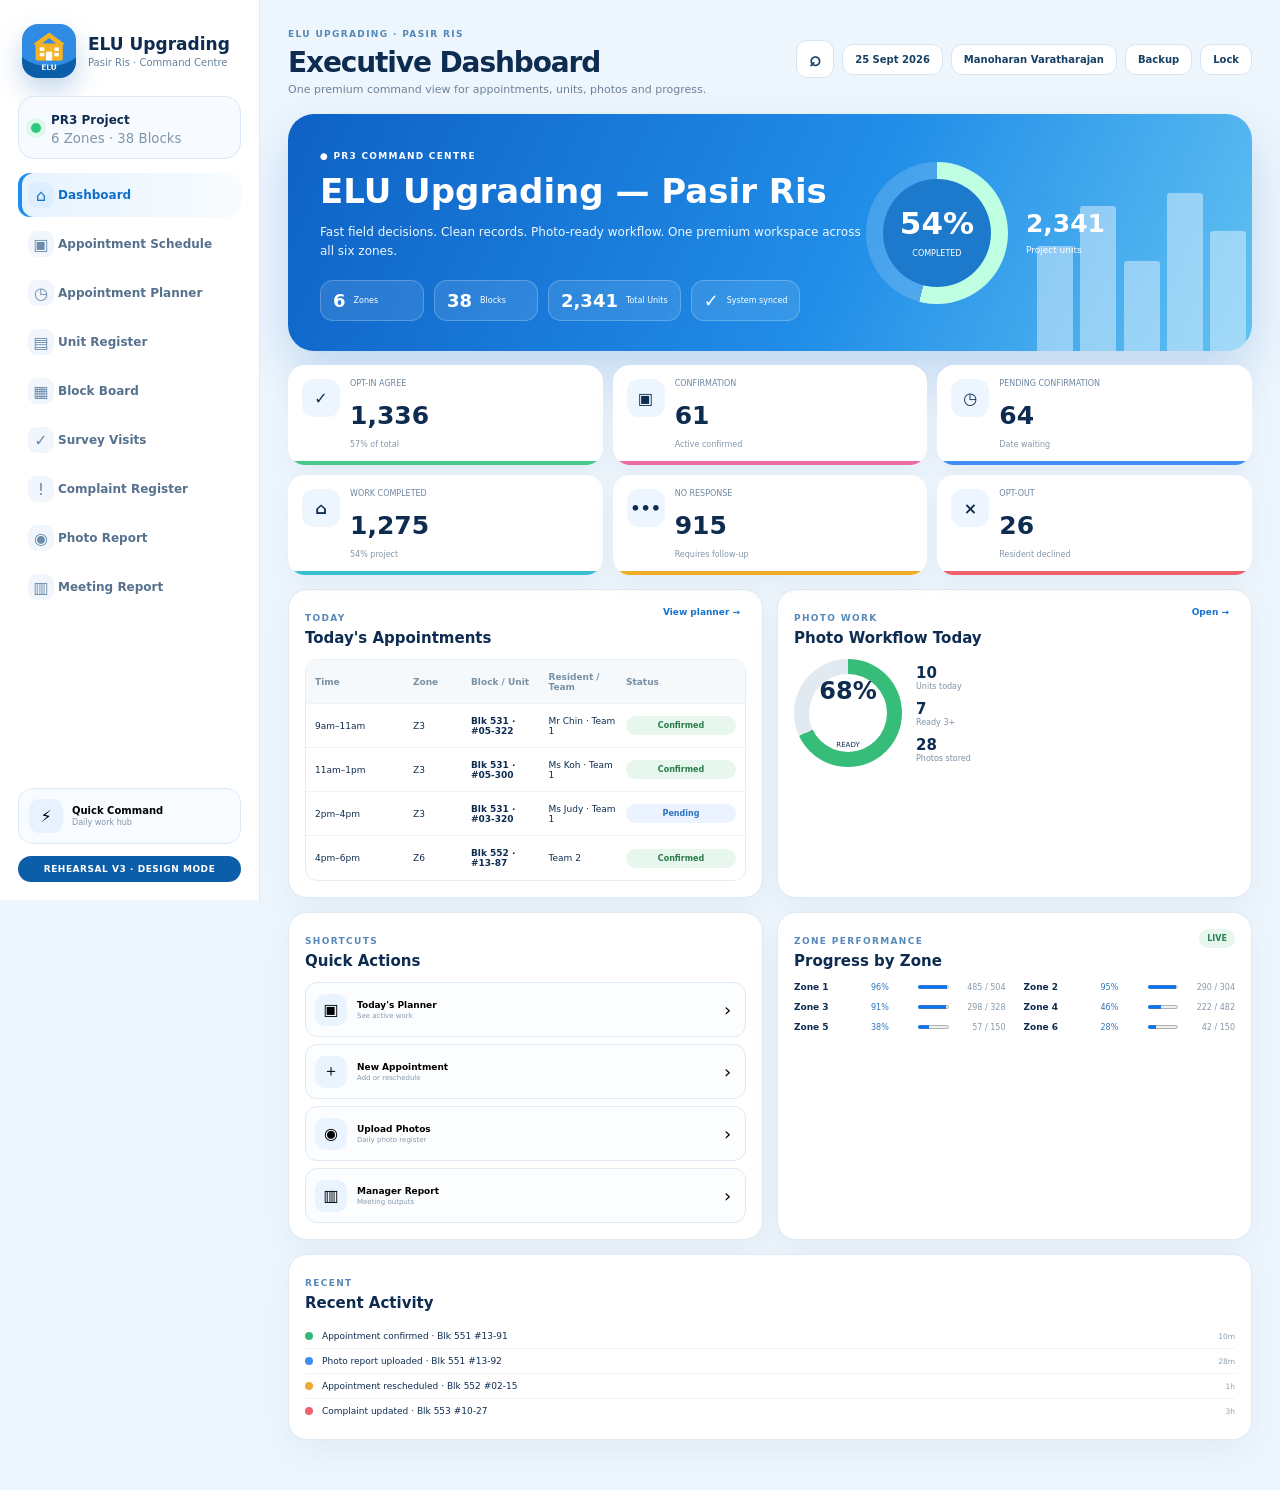
==== commit 80cafbb0: "Add files via upload" ====
--- a/index.html
+++ b/index.html
@@ -2,652 +2,351 @@
 <html lang="en">
 <head>
   <meta charset="utf-8">
-  <meta name="viewport" content="width=device-width, initial-scale=1">
-  <meta name="theme-color" content="#0b5ea8">
-  <title>ELU Upgrading — Rehearsal App</title>
-  <link rel="stylesheet" href="styles.css?v=rehearsal2.1">
+  <meta name="viewport" content="width=device-width,initial-scale=1,viewport-fit=cover">
+  <meta name="theme-color" content="#0b4f9c">
   <meta name="mobile-web-app-capable" content="yes">
   <meta name="apple-mobile-web-app-capable" content="yes">
-  <meta name="apple-mobile-web-app-status-bar-style" content="default">
   <meta name="apple-mobile-web-app-title" content="ELU Upgrading">
+  <title>ELU Upgrading — Rehearsal V3</title>
   <link rel="manifest" href="manifest.webmanifest">
   <link rel="apple-touch-icon" href="icon-192.png">
+  <link rel="stylesheet" href="styles.css?v=rehearsal3">
 </head>
-<body class="secure-locked">
-  <svg class="svg-sprite" aria-hidden="true">
-    <symbol id="i-dashboard" viewBox="0 0 24 24"><path d="M4 4h6v6H4zM14 4h6v10h-6zM4 14h6v6H4zM14 18h6v2h-6z"/></symbol>
-    <symbol id="i-building" viewBox="0 0 24 24"><path d="M4 21V5l8-3 8 3v16M8 8h2m4 0h2M8 12h2m4 0h2M8 16h2m4 0h2M2 21h20"/></symbol>
-    <symbol id="i-survey" viewBox="0 0 24 24"><path d="M7 3h10v4H7zM5 5H4v16h16V5h-1M8 12l2 2 5-5M8 18h8"/></symbol>
-    <symbol id="i-calendar" viewBox="0 0 24 24"><path d="M5 4h14a2 2 0 0 1 2 2v14H3V6a2 2 0 0 1 2-2ZM7 2v4m10-4v4M3 9h18M7 13h3v3H7z"/></symbol>
-    <symbol id="i-register" viewBox="0 0 24 24"><path d="M5 3h14v18H5zM8 7h8M8 11h8M8 15h5M8 19h4"/></symbol>
-    <symbol id="i-complaint" viewBox="0 0 24 24"><path d="M4 4h16v13H9l-5 4zM8 8h8M8 12h6"/></symbol>
-    <symbol id="i-team" viewBox="0 0 24 24"><path d="M8 11a4 4 0 1 0 0-8 4 4 0 0 0 0 8Zm8-1a3 3 0 1 0 0-6M2 21v-3a6 6 0 0 1 12 0v3m2 0v-2a5 5 0 0 0-2-4m4-1a5 5 0 0 1 4 5v2"/></symbol>
-    <symbol id="i-report" viewBox="0 0 24 24"><path d="M5 3h14v18H5zM8 16v2m4-6v6m4-10v10"/></symbol>
-    <symbol id="i-search" viewBox="0 0 24 24"><circle cx="11" cy="11" r="7"/><path d="m16 16 5 5"/></symbol>
-    <symbol id="i-chevron" viewBox="0 0 24 24"><path d="m9 6 6 6-6 6"/></symbol>
-    <symbol id="i-close" viewBox="0 0 24 24"><path d="M6 6l12 12M18 6 6 18"/></symbol>
-    <symbol id="i-check" viewBox="0 0 24 24"><path d="m5 12 4 4L19 6"/></symbol>
-  </svg>
-
-
-  <div class="security-gate" id="securityGate">
-    <div class="security-card">
-      <div class="security-lock-mark">ELU</div>
-      <div class="security-kicker">SECURE ACCESS</div>
-      <h1>ELU Upgrading</h1>
-      <p>Enter your username and password to unlock resident and appointment data.</p>
-      <form id="securityLoginForm" class="security-form">
-        <label>Username
-          <input type="text" id="securityUsername" autocomplete="username" spellcheck="false" required>
-        </label>
-        <label>Password
-          <input type="password" id="securityPassword" autocomplete="current-password" spellcheck="false" required>
-        </label>
-        <button class="primary-btn security-unlock-btn" id="securityUnlockBtn" type="submit">Login</button>
-      </form>
-      <div class="security-message" id="securityMessage" aria-live="polite"></div>
-      <div class="security-note">Password is not stored. Data is decrypted only after a successful unlock. The app locks again after 15 minutes of inactivity.</div>
-    </div>
-  </div>
-
+<body>
   <div class="app-shell">
     <aside class="sidebar">
       <div class="brand">
-        <div class="brand-mark brand-mark-app"><img src="icon-192.png" alt="ELU"></div>
+        <img src="icon-192.png" alt="ELU" class="brand-icon">
         <div>
-          <div class="brand-name">Upgrading</div>
-          <div class="brand-sub">Command Centre</div>
+          <strong>ELU Upgrading</strong>
+          <span>Pasir Ris · Command Centre</span>
         </div>
       </div>
 
-      <div class="project-badge">
-        <span class="project-dot"></span>
-        <div><strong>PR3 Project</strong><small>6 zones · live workspace</small></div>
+      <div class="project-chip">
+        <span class="live-dot"></span>
+        <div><strong>PR3 Project</strong><small>6 Zones · 38 Blocks</small></div>
       </div>
 
-      <nav class="nav" id="nav">
-        <button class="nav-item active" data-view="dashboard"><svg><use href="#i-dashboard"/></svg><span>Dashboard</span></button>
-        <button class="nav-item" data-view="blockboard"><svg><use href="#i-building"/></svg><span>Block Board</span></button>
-        <button class="nav-item" data-view="survey"><svg><use href="#i-survey"/></svg><span>Survey Visits</span></button>
-        <button class="nav-item" data-view="appointments"><svg><use href="#i-calendar"/></svg><span>Appointment Schedule</span></button>
-        <button class="nav-item" data-view="units"><svg><use href="#i-register"/></svg><span>Unit Register</span></button>
-        <button class="nav-item" data-view="complaints"><svg><use href="#i-complaint"/></svg><span>Complaint Register</span></button>
-        <button class="nav-item" data-view="teams"><svg><use href="#i-team"/></svg><span>Appointment Planner</span></button>
-        <button class="nav-item" data-view="photos"><svg><use href="#i-register"/></svg><span>Photo Report</span></button>
-        <button class="nav-item" data-view="reports"><svg><use href="#i-report"/></svg><span>Meeting Report</span></button>
+      <nav class="nav" id="mainNav">
+        <button class="nav-btn active" data-view="dashboard"><span>⌂</span><b>Dashboard</b></button>
+        <button class="nav-btn" data-view="appointments"><span>▣</span><b>Appointment Schedule</b></button>
+        <button class="nav-btn" data-view="planner"><span>◷</span><b>Appointment Planner</b></button>
+        <button class="nav-btn" data-view="units"><span>▤</span><b>Unit Register</b></button>
+        <button class="nav-btn" data-view="blocks"><span>▦</span><b>Block Board</b></button>
+        <button class="nav-btn" data-view="survey"><span>✓</span><b>Survey Visits</b></button>
+        <button class="nav-btn" data-view="complaints"><span>!</span><b>Complaint Register</b></button>
+        <button class="nav-btn" data-view="photos"><span>◉</span><b>Photo Report</b></button>
+        <button class="nav-btn" data-view="reports"><span>▥</span><b>Meeting Report</b></button>
       </nav>
 
-      <div class="sidebar-note">
-        <strong>Field-first workflow</strong>
-        <span>Survey Visit → Appointment → Unit</span>
+      <div class="side-bottom">
+        <button class="support-card" data-view="dashboard">
+          <span>⚡</span><div><strong>Quick Command</strong><small>Daily work hub</small></div>
+        </button>
+        <div class="rehearsal-badge">REHEARSAL V3 · DESIGN MODE</div>
       </div>
     </aside>
 
     <main class="main">
       <header class="topbar">
         <div>
-          <div class="eyebrow">ELU UPGRADING · PASIR RIS</div>
+          <span class="eyebrow">ELU UPGRADING · PASIR RIS</span>
           <h1 id="pageTitle">Executive Dashboard</h1>
-          <p id="pageSubtitle">One view of resident response, appointments and completed work.</p>
+          <p id="pageSubtitle">One premium command view for appointments, units, photos and progress.</p>
         </div>
         <div class="top-actions">
-          <div class="user-name-chip" id="userNameChip">Secure User</div>
-          <div class="today-chip" id="todayChip"></div>
-          <button class="ghost-btn" id="exportBackupBtn">Backup Data</button><button class="ghost-btn secure-logout-btn" id="securityLogoutBtn">Lock</button>
+          <button class="icon-btn" id="globalSearchBtn">⌕</button>
+          <div class="date-chip">25 Sept 2026</div>
+          <button class="profile-chip">Manoharan Varatharajan</button>
+          <button class="ghost-btn">Backup</button>
+          <button class="ghost-btn">Lock</button>
         </div>
       </header>
 
-      <section class="view active" id="dashboard">
-        <div class="app-command-hero">
-          <div class="app-hero-copy">
-            <div class="app-hero-kicker"><span class="live-dot"></span> PR3 COMMAND CENTRE</div>
-            <h2>ELU Upgrading – Pasir Ris</h2>
-            <p>Survey, appointments, unit status and weekly progress — one clear command view across all 6 zones.</p>
-            <div class="app-hero-stats">
-              <span><b>6</b><small>Zones</small></span>
-              <span><b>38</b><small>Blocks</small></span>
-              <span><b id="heroTagUnits">2,341</b><small>Total Units</small></span>
-              <span class="hero-sync"><b>✓</b><small>Schedule synced</small></span>
-            </div>
-          </div>
-
-          <div class="app-hero-progress-wrap">
-            <div class="app-hero-ring" id="heroOrbit">
-              <div class="app-hero-ring-inner">
-                <strong id="heroCompletionPct">0%</strong>
-                <span>COMPLETED</span>
+      <section class="view active" id="view-dashboard">
+        <div class="hero">
+          <div class="hero-copy">
+            <span class="hero-kicker">● PR3 COMMAND CENTRE</span>
+            <h2>ELU Upgrading — Pasir Ris</h2>
+            <p>Fast field decisions. Clean records. Photo-ready workflow. One premium workspace across all six zones.</p>
+            <div class="hero-stats">
+              <div><strong>6</strong><span>Zones</span></div>
+              <div><strong>38</strong><span>Blocks</span></div>
+              <div><strong>2,341</strong><span>Total Units</span></div>
+              <div class="sync"><strong>✓</strong><span>System synced</span></div>
+            </div>
+          </div>
+          <div class="hero-progress">
+            <div class="ring"><div><strong>54%</strong><span>COMPLETED</span></div></div>
+            <div class="hero-total"><strong>2,341</strong><span>Project units</span></div>
+          </div>
+          <div class="hero-city" aria-hidden="true">
+            <i></i><i></i><i></i><i></i><i></i>
+          </div>
+        </div>
+
+        <div class="kpi-grid">
+          <article class="kpi green"><span>✓</span><div><small>OPT-IN AGREE</small><strong>1,336</strong><em>57% of total</em></div></article>
+          <article class="kpi pink"><span>▣</span><div><small>CONFIRMATION</small><strong>61</strong><em>Active confirmed</em></div></article>
+          <article class="kpi blue"><span>◷</span><div><small>PENDING CONFIRMATION</small><strong>64</strong><em>Date waiting</em></div></article>
+          <article class="kpi cyan"><span>⌂</span><div><small>WORK COMPLETED</small><strong>1,275</strong><em>54% project</em></div></article>
+          <article class="kpi amber"><span>•••</span><div><small>NO RESPONSE</small><strong>915</strong><em>Requires follow-up</em></div></article>
+          <article class="kpi red"><span>×</span><div><small>OPT-OUT</small><strong>26</strong><em>Resident declined</em></div></article>
+        </div>
+
+        <div class="dashboard-grid">
+          <article class="panel span2">
+            <div class="panel-head">
+              <div><span class="eyebrow">TODAY</span><h3>Today's Appointments</h3></div>
+              <button class="text-btn" data-go="planner">View planner →</button>
+            </div>
+            <div class="appt-table">
+              <div class="appt-row head"><span>Time</span><span>Zone</span><span>Block / Unit</span><span>Resident / Team</span><span>Status</span></div>
+              <div class="appt-row"><span>9am–11am</span><span>Z3</span><span><b>Blk 531 · #05-322</b></span><span>Mr Chin · Team 1</span><span class="status confirmed">Confirmed</span></div>
+              <div class="appt-row"><span>11am–1pm</span><span>Z3</span><span><b>Blk 531 · #05-300</b></span><span>Ms Koh · Team 1</span><span class="status confirmed">Confirmed</span></div>
+              <div class="appt-row"><span>2pm–4pm</span><span>Z3</span><span><b>Blk 531 · #03-320</b></span><span>Ms Judy · Team 1</span><span class="status pending">Pending</span></div>
+              <div class="appt-row"><span>4pm–6pm</span><span>Z6</span><span><b>Blk 552 · #13-87</b></span><span>Team 2</span><span class="status confirmed">Confirmed</span></div>
+            </div>
+          </article>
+
+          <article class="panel photo-card">
+            <div class="panel-head">
+              <div><span class="eyebrow">PHOTO WORK</span><h3>Photo Workflow Today</h3></div>
+              <button class="text-btn" data-go="photos">Open →</button>
+            </div>
+            <div class="photo-summary">
+              <div class="mini-ring"><strong>68%</strong><span>READY</span></div>
+              <div class="photo-metrics">
+                <div><b>10</b><small>Units today</small></div>
+                <div><b>7</b><small>Ready 3+</small></div>
+                <div><b>28</b><small>Photos stored</small></div>
               </div>
             </div>
-            <div class="app-hero-total"><strong id="heroTotalUnits">0</strong><span>Total project units</span></div>
-          </div>
-
-          <div class="app-skyline" aria-hidden="true">
-            <i class="bldg b1"></i><i class="bldg b2"></i><i class="bldg b3"></i>
-            <i class="bldg b4"></i><i class="bldg b5"></i><i class="tree t1"></i><i class="tree t2"></i>
-          </div>
-        </div>
-
-        <div class="kpi-grid premium-kpis app-kpi-grid">
-          <article class="kpi-card accent-green"><div class="kpi-icon green"><svg><use href="#i-check"/></svg></div><div><span>Opt-In Agree</span><strong id="kpiOptIn">0</strong><small id="kpiOptInPct">A + C</small></div></article>
-          <article class="kpi-card accent-pink"><div class="kpi-icon pink"><svg><use href="#i-calendar"/></svg></div><div><span>Confirmation</span><strong id="kpiAppointments">0</strong><small>Active confirmed</small></div></article>
-          <article class="kpi-card accent-blue"><div class="kpi-icon blue">◷</div><div><span>Pending Confirmation</span><strong id="kpiPending">0</strong><small>Date waiting</small></div></article>
-          <article class="kpi-card accent-cyan"><div class="kpi-icon cyan"><svg><use href="#i-building"/></svg></div><div><span>Work Completed</span><strong id="kpiCompleted">0</strong><small id="kpiCompletedPct">0%</small></div></article>
-          <article class="kpi-card accent-amber"><div class="kpi-icon amber">•••</div><div><span>No Response</span><strong id="kpiNR">0</strong><small>Requires follow-up</small></div></article>
-          <article class="kpi-card accent-rose"><div class="kpi-icon rose">×</div><div><span>Opt-Out</span><strong id="kpiOptOut">0</strong><small>Resident declined</small></div></article>
-          <article class="kpi-card accent-violet"><div class="kpi-icon violet"><svg><use href="#i-survey"/></svg></div><div><span>Survey Visits</span><strong id="kpiFollowups">0</strong><small>Upcoming visits</small></div></article>
-        </div>
-
-        <div class="app-dashboard-main-grid">
-          <article class="panel app-today-panel">
-            <div class="app-panel-title">
-              <div><span class="section-label">TODAY</span><h3>Today's Appointments</h3></div>
-              <button class="text-btn" data-go="teams">View Schedule</button>
-            </div>
-            <div id="dashboardTodayAppointments" class="app-today-list"></div>
-          </article>
-
-          <article class="panel app-photo-panel">
-            <div class="app-panel-title">
-              <div><span class="section-label">PHOTO WORK</span><h3>Photo Workflow Today</h3></div>
-              <button class="text-btn" data-go="photos">View All</button>
-            </div>
-            <div class="app-photo-summary">
-              <div class="app-photo-ring" id="dashboardPhotoRing">
-                <div><strong id="dashboardPhotoPct">0%</strong><span>READY</span></div>
-              </div>
-              <div class="app-photo-stats">
-                <div><i class="dot-ready"></i><strong id="dashboardPhotoUnits">0</strong><span>Photo units</span></div>
-                <div><i class="dot-blue"></i><strong id="dashboardPhotoReady">0</strong><span>Ready 3+</span></div>
-                <div><i class="dot-grey"></i><strong id="dashboardPhotoCount">0</strong><span>Photos stored</span></div>
-              </div>
-            </div>
-            <div id="dashboardPhotoRecent" class="app-photo-recent"></div>
-          </article>
-
-          <article class="panel app-quick-panel">
-            <div class="app-panel-title"><div><span class="section-label">SHORTCUTS</span><h3>Quick Actions</h3></div></div>
-            <div class="app-quick-actions">
-              <button type="button" data-go="teams"><span>📅</span><div><strong>View Schedule</strong><small>Today's appointments</small></div><b>›</b></button>
-              <button type="button" data-go="photos"><span>📷</span><div><strong>Upload Photos</strong><small>Open Photo Report</small></div><b>›</b></button>
-              <button type="button" id="dashboardBackupQuick"><span>💾</span><div><strong>Backup Data</strong><small>Create latest backup</small></div><b>›</b></button>
-              <button type="button" id="dashboardLockQuick"><span>🔒</span><div><strong>Lock Application</strong><small>Secure this app</small></div><b>›</b></button>
-            </div>
-          </article>
-
-          <article class="panel app-zone-panel">
-            <div class="app-panel-title">
-              <div><span class="section-label">ZONE PERFORMANCE</span><h3>Project Progress by Zone</h3></div>
-              <span class="panel-badge">LIVE</span>
-            </div>
-            <div id="zoneProgress" class="app-zone-progress"></div>
-          </article>
-
-          <article class="panel app-activity-panel">
-            <div class="app-panel-title"><div><span class="section-label">RECENT</span><h3>Recent Activity</h3></div></div>
-            <div id="dashboardRecentActivity" class="app-activity-list"></div>
-          </article>
-        </div>
-      </section>
-
-      <section class="view" id="blockboard">
-        <div class="section-toolbar">
-          <div class="filter-group">
-            <label>Zone<select id="boardZone"></select></label>
-            <label>Block<select id="boardBlock"></select></label>
-            <label>Floor<select id="boardFloor"><option value="all">All floors</option></select></label>
-          </div>
-          <div class="toolbar-actions">
-            <div class="search-box"><svg><use href="#i-search"/></svg><input id="boardSearch" placeholder="Search unit e.g. 13-132"></div>
-            <button class="ghost-btn" id="downloadBlockBoardBtn">Block Board · A4 One Page</button>
-          </div>
-        </div>
-
-        <div id="blockHeadline" class="block-headline"></div>
-
-        <div class="legend">
-          <span><i class="dot optin"></i>A · Opt-In</span>
-          <span><i class="dot confirm"></i>C · Confirmation</span>
-          <span><i class="dot pending-confirm"></i>◷ P · Pending Confirmation</span>
-          <span><i class="dot optout"></i>D · Opt-Out</span>
-          <span><i class="dot nr"></i>NR · No Response</span>
-        </div>
-
-        <div id="floorBoard" class="floor-board"></div>
-      </section>
-
-      <section class="view" id="survey">
-        <div class="form-layout">
+          </article>
+
+          <article class="panel quick-card">
+            <div class="panel-head"><div><span class="eyebrow">SHORTCUTS</span><h3>Quick Actions</h3></div></div>
+            <div class="quick-list">
+              <button data-go="planner"><span>▣</span><div><b>Today's Planner</b><small>See active work</small></div><i>›</i></button>
+              <button data-go="appointments"><span>＋</span><div><b>New Appointment</b><small>Add or reschedule</small></div><i>›</i></button>
+              <button data-go="photos"><span>◉</span><div><b>Upload Photos</b><small>Daily photo register</small></div><i>›</i></button>
+              <button data-go="reports"><span>▥</span><div><b>Manager Report</b><small>Meeting outputs</small></div><i>›</i></button>
+            </div>
+          </article>
+
+          <article class="panel span2">
+            <div class="panel-head"><div><span class="eyebrow">ZONE PERFORMANCE</span><h3>Progress by Zone</h3></div><span class="live-pill">LIVE</span></div>
+            <div class="zone-grid">
+              <div><b>Zone 1</b><span>96%</span><progress max="100" value="96"></progress><small>485 / 504</small></div>
+              <div><b>Zone 2</b><span>95%</span><progress max="100" value="95"></progress><small>290 / 304</small></div>
+              <div><b>Zone 3</b><span>91%</span><progress max="100" value="91"></progress><small>298 / 328</small></div>
+              <div><b>Zone 4</b><span>46%</span><progress max="100" value="46"></progress><small>222 / 482</small></div>
+              <div><b>Zone 5</b><span>38%</span><progress max="100" value="38"></progress><small>57 / 150</small></div>
+              <div><b>Zone 6</b><span>28%</span><progress max="100" value="28"></progress><small>42 / 150</small></div>
+            </div>
+          </article>
+
+          <article class="panel activity-card">
+            <div class="panel-head"><div><span class="eyebrow">RECENT</span><h3>Recent Activity</h3></div></div>
+            <div class="activity-list">
+              <div><i class="green-dot"></i><span>Appointment confirmed · Blk 551 #13-91</span><small>10m</small></div>
+              <div><i class="blue-dot"></i><span>Photo report uploaded · Blk 551 #13-92</span><small>28m</small></div>
+              <div><i class="amber-dot"></i><span>Appointment rescheduled · Blk 552 #02-15</span><small>1h</small></div>
+              <div><i class="red-dot"></i><span>Complaint updated · Blk 553 #10-27</span><small>3h</small></div>
+            </div>
+          </article>
+        </div>
+      </section>
+
+      <section class="view" id="view-appointments">
+        <div class="workspace-head">
+          <div><span class="eyebrow">APPOINTMENT SCHEDULE</span><h2>Appointments</h2><p>Add, edit, reschedule or cancel from one clean workspace.</p></div>
+          <button class="primary-btn" id="newAppointmentBtn">+ New Appointment</button>
+        </div>
+        <div class="filter-bar">
+          <select><option>All Zones</option><option>Zone 1</option><option>Zone 2</option><option>Zone 3</option><option>Zone 4</option><option>Zone 5</option><option>Zone 6</option></select>
+          <input type="date" value="2026-09-25">
+          <input class="search" placeholder="Search block, unit, resident...">
+          <button class="ghost-btn">Today</button>
+        </div>
+        <div class="split-layout">
+          <article class="panel table-panel">
+            <div class="panel-head"><div><span class="eyebrow">LIVE SCHEDULE</span><h3>25 Sept 2026</h3></div><span class="live-pill">6 appointments</span></div>
+            <div class="data-table">
+              <div class="tr th"><span>Time</span><span>Zone</span><span>Block</span><span>Unit</span><span>Resident</span><span>Team</span><span>Status</span></div>
+              <button class="tr selected"><span>9am–11am</span><span>Z3</span><span>531</span><span>#05-322</span><span>Mr Chin</span><span>Team 1</span><span class="status confirmed">Confirmed</span></button>
+              <button class="tr"><span>9am–11am</span><span>Z3</span><span>531</span><span>#03-300</span><span>Daphne</span><span>Team 1</span><span class="status confirmed">Confirmed</span></button>
+              <button class="tr"><span>11am–1pm</span><span>Z3</span><span>531</span><span>#05-300</span><span>Ms Koh</span><span>Team 1</span><span class="status confirmed">Confirmed</span></button>
+              <button class="tr"><span>2pm–4pm</span><span>Z3</span><span>531</span><span>#03-320</span><span>Ms Judy</span><span>Team 1</span><span class="status pending">Pending</span></button>
+            </div>
+          </article>
+
+          <article class="panel detail-card">
+            <div class="detail-top"><div><span class="eyebrow">SELECTED UNIT</span><h3>Blk 531 · #05-322</h3><small>Zone 3 · 25 Sept 2026 · 9am–11am</small></div><span class="status confirmed">Confirmed</span></div>
+            <div class="resident-card">
+              <div class="avatar">MC</div>
+              <div><strong>Mr Chin</strong><span>9123 4567</span></div>
+            </div>
+            <div class="contact-actions">
+              <button>☎ Call</button><button>✉ SMS</button><button>◉ WhatsApp</button>
+            </div>
+            <div class="detail-grid">
+              <label>Team<input value="Team 1"></label>
+              <label>Time<input value="9am–11am"></label>
+              <label class="full">Remarks<textarea>Resident confirmed access.</textarea></label>
+            </div>
+            <div class="detail-actions">
+              <button class="ghost-btn">Cancel Appointment</button>
+              <button class="primary-btn">Save Changes</button>
+            </div>
+          </article>
+        </div>
+      </section>
+
+      <section class="view" id="view-planner">
+        <div class="workspace-head">
+          <div><span class="eyebrow">APPOINTMENT PLANNER</span><h2>Daily Working Sheet</h2><p>Simple operational view — today, tomorrow or next 7 days.</p></div>
+        </div>
+        <div class="planner-toolbar">
+          <button class="tab active">Today</button><button class="tab">Tomorrow</button><button class="tab">Next 7 Days</button>
+          <span class="spacer"></span>
+          <select><option>All Zones</option><option>Zone 3</option><option>Zone 6</option></select>
+          <input type="date" value="2026-09-25">
+        </div>
+        <article class="panel">
+          <div class="planner-cards">
+            <div class="planner-row"><span class="time-block">09:00–11:00</span><span class="zone-pill">Zone 3</span><div><strong>Blk 531 · #05-322</strong><small>Mr Chin · Team 1</small></div><span class="status confirmed">Confirmed</span><button>Open</button></div>
+            <div class="planner-row"><span class="time-block">11:00–13:00</span><span class="zone-pill">Zone 3</span><div><strong>Blk 531 · #05-300</strong><small>Ms Koh · Team 1</small></div><span class="status confirmed">Confirmed</span><button>Open</button></div>
+            <div class="planner-row"><span class="time-block">14:00–16:00</span><span class="zone-pill">Zone 3</span><div><strong>Blk 531 · #03-320</strong><small>Ms Judy · Team 1</small></div><span class="status pending">Pending</span><button>Open</button></div>
+            <div class="planner-row"><span class="time-block">16:00–18:00</span><span class="zone-pill">Zone 6</span><div><strong>Blk 552 · #13-87</strong><small>Team 2</small></div><span class="status confirmed">Confirmed</span><button>Open</button></div>
+          </div>
+        </article>
+      </section>
+
+      <section class="view" id="view-units">
+        <div class="workspace-head"><div><span class="eyebrow">UNIT REGISTER</span><h2>All Units</h2><p>Fast search, strong filters and clear status chips.</p></div></div>
+        <div class="filter-bar">
+          <input class="search" placeholder="Search unit, resident, contact...">
+          <select><option>All Zones</option><option>Zone 6</option></select>
+          <select><option>All Status</option><option>Opt-In</option><option>Confirmation</option><option>Pending</option><option>Opt-Out</option><option>No Response</option></select>
+          <button class="ghost-btn">Export</button>
+        </div>
+        <article class="panel table-panel">
+          <div class="data-table unit-table">
+            <div class="tr th"><span>Block</span><span>Unit</span><span>Resident</span><span>Contact</span><span>Status</span><span>Work</span><span>Action</span></div>
+            <div class="tr"><span>531</span><span>#05-322</span><span>Mr Chin</span><span>9123 4567</span><span class="status confirmed">C</span><span class="status done">Completed</span><button>Open</button></div>
+            <div class="tr"><span>531</span><span>#03-320</span><span>Ms Judy</span><span>9234 5678</span><span class="status pending">P</span><span class="status neutral">Pending</span><button>Open</button></div>
+            <div class="tr"><span>552</span><span>#13-87</span><span>—</span><span>—</span><span class="status nr">NR</span><span class="status neutral">Not Started</span><button>Open</button></div>
+          </div>
+        </article>
+      </section>
+
+      <section class="view" id="view-blocks">
+        <div class="workspace-head"><div><span class="eyebrow">BLOCK BOARD</span><h2>Block 552</h2><p>Visual floor-by-floor unit board with preserved status colours.</p></div><select><option>Blk 552</option><option>Blk 553</option><option>Blk 554</option></select></div>
+        <div class="legend"><span class="lg a">A Opt-In</span><span class="lg c">C Confirmation</span><span class="lg p">P Pending</span><span class="lg d">D Opt-Out</span><span class="lg nr">NR</span></div>
+        <article class="panel block-board">
+          <div class="floor"><b>13</b><button class="unit a">#13-85</button><button class="unit c">#13-87</button><button class="unit p">#13-89</button><button class="unit nr">#13-91</button></div>
+          <div class="floor"><b>12</b><button class="unit a">#12-85</button><button class="unit a">#12-87</button><button class="unit d">#12-89</button><button class="unit nr">#12-91</button></div>
+          <div class="floor"><b>11</b><button class="unit c">#11-85</button><button class="unit p">#11-87</button><button class="unit a">#11-89</button><button class="unit nr">#11-91</button></div>
+          <div class="floor"><b>10</b><button class="unit a">#10-85</button><button class="unit c">#10-87</button><button class="unit a">#10-89</button><button class="unit p">#10-91</button></div>
+        </article>
+      </section>
+
+      <section class="view" id="view-survey">
+        <div class="workspace-head"><div><span class="eyebrow">SURVEY VISITS</span><h2>Survey Diary</h2><p>Reference-only visit log. No status changes here.</p></div><button class="primary-btn">+ New Visit</button></div>
+        <div class="two-col">
           <article class="panel form-card">
-            <div class="panel-head"><div><span class="section-label">VISIT DIARY</span><h3>Survey Visit Register</h3><p>Reference for when you need to visit a resident. No A / C / D / NR status is set here.</p></div></div>
-            <form id="surveyForm" class="premium-form">
-              <input type="hidden" id="surveyEditId">
-              <div class="form-row three">
-                <label>Zone<select id="surveyZone"></select></label>
-                <label>Block<select id="surveyBlock"></select></label>
-                <label>Unit<select id="surveyUnit"></select></label>
-              </div>
-              <div class="form-row two">
-                <label>Owner Name · Optional<input id="surveyOwner" autocomplete="off" placeholder="Leave blank if not known"></label>
-                <label>Contact<input id="surveyContact" inputmode="tel" autocomplete="off" placeholder="Contact number"></label>
-              </div>
-              <div class="form-row two">
-                <label>Survey Visit Date<input type="date" id="surveyVisitDate"></label>
-                <label>Visit Time<input type="time" id="surveyVisitTime"></label>
-              </div>
-              <label>Visit Note<textarea id="surveyRemarks" rows="4" placeholder="Call note, access note, resident request..."></textarea></label>
-              <div class="form-actions">
-                <button class="primary-btn" id="surveySaveBtn" type="submit">Save Survey Visit</button>
-                <button class="ghost-btn hidden" id="surveyCancelEdit" type="button">Cancel Edit</button>
-              </div>
-              <div class="form-hint">Survey is a visit diary only. Visit date, time and note stay here. Contact is used only as a backup when the Unit Register has no contact. Appointment Register remains the main source.</div>
-            </form>
-          </article>
-
+            <h3>New Survey Visit</h3>
+            <div class="form-grid">
+              <label>Zone<select><option>Zone 6</option></select></label>
+              <label>Block<select><option>Blk 552</option></select></label>
+              <label>Unit<select><option>#13-87</option></select></label>
+              <label>Date<input type="date" value="2026-09-25"></label>
+              <label>Time<input type="time" value="10:30"></label>
+              <label>Owner<input placeholder="Optional"></label>
+              <label class="full">Note<textarea placeholder="Visit note..."></textarea></label>
+            </div>
+            <button class="primary-btn">Save Visit</button>
+          </article>
           <article class="panel">
-            <div class="panel-head"><div><span class="section-label">RECENT ACTIVITY</span><h3>Survey Register</h3></div></div>
-            <div id="surveyTable" class="table-shell"></div>
-          </article>
-        </div>
-      </section>
-
-      <section class="view" id="appointments">
-        <div class="form-layout">
-          <article class="panel form-card">
-            <div class="panel-head"><div><span class="section-label">APPOINTMENT ENTRY</span><h3>Direct Appointment / Resident Details</h3><p>Direct visit? Enter Date + Slot + Team here. The same record appears in Planner, Appointment Register and Unit Register.</p></div></div>
-            <form id="appointmentForm" class="premium-form">
-              <input type="hidden" id="appointmentEditId">
-              <div class="form-row three">
-                <label>Zone<select id="appointmentZone"></select></label>
-                <label>Block<select id="appointmentBlock"></select></label>
-                <label>Unit<select id="appointmentUnit"></select></label>
-              </div>
-
-              <div class="form-row three">
-                <label>Appointment Date<input type="date" id="appointmentDate"></label>
-                <label>Time Slot
-                  <select id="appointmentSlot">
-                    <option>9am–11am</option>
-                    <option>11am–1pm</option>
-                    <option>2pm–4pm</option>
-                    <option>4pm–6pm</option>
-                    <option value="CUSTOM">Custom Time</option>
-                  </select>
-                </label>
-                <label>Team
-                  <select id="appointmentTeam">
-                    <option>Team 1</option>
-                    <option>Team 2</option>
-                    <option value="">Unassigned</option>
-                  </select>
-                </label>
-              </div>
-
-              <div class="planner-custom-time hidden" id="appointmentCustomTimeRow">
-                <label>Custom Start<input type="time" id="appointmentCustomStart"></label>
-                <label>Custom End<input type="time" id="appointmentCustomEnd"></label>
-              </div>
-
-              <div class="planned-schedule-card" id="appointmentPlanCard">
-                <div><span>Current Booking</span><strong id="appointmentPlanDate">—</strong></div>
-                <div><span>Current Slot</span><strong id="appointmentPlanSlot">—</strong></div>
-                <div><span>Current Team</span><strong id="appointmentPlanTeam">—</strong></div>
-              </div>
-
-              <div class="form-row two">
-                <label>Owner Name<input id="appointmentOwner" placeholder="Owner / resident name"></label>
-                <label>Contact<input id="appointmentContact" inputmode="tel" placeholder="Contact number"></label>
-              </div>
-
-              <label>Appointment Note<textarea id="appointmentRemarks" rows="3" placeholder="Resident / access note"></textarea></label>
-              <div class="inline-sync-note" id="appointmentSyncNote">One booking record only. Direct entry here automatically appears in Planner; Planner updates appear here too.</div>
-              <div class="form-actions">
-                <button class="primary-btn" id="appointmentSaveBtn" type="submit">Save Appointment</button>
-                <button class="optout-btn" id="appointmentOptOutBtn" type="button">Opt-Out · D</button>
-                <button class="ghost-btn hidden" id="appointmentCancelEdit" type="button">Cancel Edit</button>
-              </div>
-              <div class="form-hint">Two routes, one record: Survey follow-up can open this form, or you can create a direct appointment here. Existing bookings are rescheduled instead of duplicated.</div>
-            </form>
-          </article>
-
+            <div class="panel-head"><div><span class="eyebrow">RECENT</span><h3>Recent Visits</h3></div></div>
+            <div class="activity-list large">
+              <div><i class="green-dot"></i><span><b>Blk 552 #13-87</b><small>25 Sept 2026 · Resident available</small></span><button>Open</button></div>
+              <div><i class="blue-dot"></i><span><b>Blk 553 #04-115</b><small>24 Sept 2026 · Follow-up visit</small></span><button>Open</button></div>
+            </div>
+          </article>
+        </div>
+      </section>
+
+      <section class="view" id="view-complaints">
+        <div class="workspace-head"><div><span class="eyebrow">COMPLAINT REGISTER</span><h2>Complaints</h2><p>Track issues, ownership and closure cleanly.</p></div><button class="primary-btn">+ New Complaint</button></div>
+        <div class="filter-bar"><input class="search" placeholder="Search complaint..."><select><option>Open</option><option>Closed</option></select><select><option>All Zones</option></select></div>
+        <article class="panel table-panel">
+          <div class="data-table complaint-table">
+            <div class="tr th"><span>Date</span><span>Unit</span><span>Issue</span><span>Owner</span><span>Status</span><span>Action</span></div>
+            <div class="tr"><span>25 Sept</span><span>Blk 553 #10-27</span><span>Access panel issue</span><span>Team 1</span><span class="status pending">Open</span><button>Open</button></div>
+            <div class="tr"><span>24 Sept</span><span>Blk 552 #05-85</span><span>Finishing touch-up</span><span>Supervisor</span><span class="status done">Closed</span><button>Open</button></div>
+          </div>
+        </article>
+      </section>
+
+      <section class="view" id="view-photos">
+        <div class="workspace-head">
+          <div><span class="eyebrow">PHOTO REPORT</span><h2>Daily Photo Workspace</h2><p>Separate photo schedule, fast upload and clean monthly output.</p></div>
+          <div class="zone-tabs"><button class="active">Z1</button><button>Z2</button><button>Z3</button><button>Z4</button><button>Z5</button><button>Z6</button></div>
+        </div>
+        <div class="photo-workspace">
           <article class="panel">
-            <div class="panel-head register-head"><div><span class="section-label">UNIT APPOINTMENT STATUS</span><h3>Appointment Register</h3><p><span id="appointmentUnitCount">0</span> units shown. NR = no response · P = waiting · C = confirmed · A = completed · D = opt-out.</p></div><div class="register-tools"><div class="search-box small"><svg><use href="#i-search"/></svg><input id="appointmentUnitSearch" placeholder="Search unit e.g. 01-302"></div><label class="mini-filter">Zone<select id="appointmentZoneFilter"></select></label><label class="mini-filter">Block<select id="appointmentBlockFilter"></select></label></div></div>
-            <div id="appointmentTable" class="table-shell"></div>
-          </article>
-        </div>
-      </section>
-
-      <section class="view" id="units">
-        <article class="panel">
-          <div class="panel-head register-head">
-            <div><span class="section-label">MASTER DATA · READ ONLY</span><h3>Unit Register</h3><p>Appointment Register is the main source. Survey contributes contact only when the master contact is blank.</p></div>
-            <div class="register-tools">
-              <div class="search-box small"><svg><use href="#i-search"/></svg><input id="unitSearch" placeholder="Search block / unit / owner / contact"></div>
-              <select id="unitZoneFilter"></select>
-              <select id="unitBlockFilter"></select>
-            </div>
-          </div>
-          <div id="unitTable" class="table-shell"></div>
-        </article>
-      </section>
-
-      <section class="view" id="complaints">
-        <div class="form-layout">
-          <article class="panel form-card">
-            <div class="panel-head"><div><span class="section-label">SEPARATE RECORD</span><h3>New Complaint</h3><p>Select the unit; owner and contact are looked up. No complaint is created automatically.</p></div></div>
-            <form id="complaintForm" class="premium-form">
-              <input type="hidden" id="complaintEditId">
-              <div class="form-row three">
-                <label>Zone<select id="complaintZone"></select></label>
-                <label>Block<select id="complaintBlock"></select></label>
-                <label>Unit<select id="complaintUnit"></select></label>
-              </div>
-              <div class="form-row two">
-                <label>Owner Name<input id="complaintOwner" readonly></label>
-                <label>Contact<input id="complaintContact" readonly></label>
-              </div>
-              <div class="form-row two">
-                <label>Date<input type="date" id="complaintDate" required></label>
-                <label>Status<select id="complaintStatus"><option>Open</option><option>In Progress</option><option>Closed</option></select></label>
-              </div>
-              <label>Complaint<textarea id="complaintText" rows="4" required></textarea></label>
-              <label>Remarks<textarea id="complaintRemarks" rows="3"></textarea></label>
-              <div class="form-actions">
-                <button class="primary-btn" id="complaintSaveBtn" type="submit">Save Complaint</button>
-                <button class="ghost-btn hidden" id="complaintCancelEdit" type="button">Cancel Edit</button>
-              </div>
-            </form>
-          </article>
-
-          <article class="panel">
-            <div class="panel-head register-head"><div><span class="section-label">COMPLAINT REGISTER</span><h3>Resident Complaints</h3></div><div class="register-tools"><label class="mini-filter">Zone<select id="complaintZoneFilter"></select></label><label class="mini-filter">Block<select id="complaintBlockFilter"></select></label></div></div>
-            <div id="complaintTable" class="table-shell"></div>
-          </article>
-        </div>
-      </section>
-
-      <section class="view" id="teams">
-        <div class="planner-hero simple-planner-hero">
-          <div>
-            <span class="section-label">APPOINTMENT PLANNER</span>
-            <h2>Today’s appointment working sheet</h2>
-            <p>Display only. Appointments come directly from Appointment Schedule. To add, edit, reschedule or cancel, open the appointment record.</p>
-          </div>
-          <div class="simple-planner-controls">
-            <label>Zone<select id="plannerViewZone"></select></label>
-            <label>Date<input type="date" id="teamDate"></label>
-            <button class="ghost-btn" id="plannerToday" type="button">Today</button>
-            <button class="ghost-btn" id="plannerTomorrow" type="button">Tomorrow</button>
-            <button class="ghost-btn" id="plannerNext7" type="button">Next 7 Days</button>
-          </div>
-        </div>
-
-        <article class="panel simple-planner-panel">
-          <div class="planner-sheet-title">
-            <div>
-              <span class="section-label">LIVE FROM APPOINTMENT SCHEDULE</span>
-              <h3 id="plannerDateTitle">Today appointments</h3>
-            </div>
-            <div class="planner-sheet-actions"><span class="panel-badge" id="plannerCountBadge">0 appointments</span></div>
-          </div>
-          <div id="plannerTable" class="table-shell simple-planner-table"></div>
-        </article>
-
-        <div class="hidden" aria-hidden="true">
-          <select id="plannerViewBlock"></select>
-          <button id="plannerPrevDay" type="button"></button>
-          <button id="plannerNextDay" type="button"></button>
-
-          <form id="plannerForm">
-            <input type="hidden" id="plannerEditId">
-            <select id="plannerZone"></select>
-            <select id="plannerBlock"></select>
-            <select id="plannerUnit"></select>
-            <select id="plannerTeam"><option>Team 1</option><option>Team 2</option></select>
-            <select id="plannerSlot"><option>9am–11am</option><option>11am–1pm</option><option>2pm–4pm</option><option>4pm–6pm</option><option value="CUSTOM">Custom Time</option></select>
-            <div id="plannerCustomTimeRow"><input type="time" id="plannerCustomStart"><input type="time" id="plannerCustomEnd"></div>
-            <input id="plannerRemarks">
-            <button id="plannerSaveBtn" type="submit"></button>
-            <button id="plannerCancelEdit" type="button"></button>
-          </form>
-          <div id="plannerSpecialTimes"></div>
-          <div id="plannerUnassigned"></div>
-        </div>
-      </section>
-
-      <section class="view hidden" id="schedulemaster" aria-hidden="true">
-        <div class="planner-hero master-schedule-hero">
-          <div>
-            <span class="section-label">22 → 21 CYCLE · QUICK ENTRY</span>
-            <h2>Master Appointment Schedule</h2>
-            <p>Enter appointments continuously in one place. Daily Appointment Planner will automatically show the same records by date.</p>
-          </div>
-          <div class="master-cycle-controls">
-            <label>Cycle Reference Date<input type="date" id="masterCycleDate"></label>
-            <label>View Zone<select id="masterZoneFilter"></select></label>
-          </div>
-        </div>
-
-        <article class="panel master-entry-panel">
-          <div class="panel-head"><div><span class="section-label">FAST ENTRY</span><h3>Add appointment row</h3><p>Date / Zone / Team stay in place after saving so you can enter the next unit quickly.</p></div></div>
-          <form id="masterScheduleForm" class="master-schedule-form">
-            <label>Date<input type="date" id="masterDate"></label>
-            <label>Zone<select id="masterZone"></select></label>
-            <label>Block<select id="masterBlock"></select></label>
-            <label>Unit<select id="masterUnit"></select></label>
-            <label>Team<select id="masterTeam"><option>Team 1</option><option>Team 2</option></select></label>
-            <label>Slot<select id="masterSlot"><option>9am–11am</option><option>11am–1pm</option><option>2pm–4pm</option><option>4pm–6pm</option><option value="CUSTOM">Custom Time</option></select></label>
-            <div class="master-custom-time hidden" id="masterCustomRow">
-              <label>Start<input type="time" id="masterCustomStart"></label>
-              <label>End<input type="time" id="masterCustomEnd"></label>
-            </div>
-            <label class="master-note">Remarks<input id="masterRemarks" placeholder="Resident / access note"></label>
-            <button class="primary-btn" type="submit">Add Appointment</button>
-          </form>
-        </article>
-
-        <article class="panel">
-          <div class="panel-head register-head">
-            <div><span class="section-label">MONTHLY WORKING SHEET</span><h3 id="masterCycleTitle">22 → 21 Schedule</h3><p>Zone-wise appointment schedule. This stays with Planner, Dashboard and the project records. Photo Report now has its own separate Daily Photo Schedule.</p></div>
-          </div>
-          <div id="masterScheduleTable" class="table-shell"></div>
-        </article>
-      </section>
-
-      <section class="view" id="photos">
-        <div class="planner-hero photo-report-hero">
-          <div>
-            <span class="section-label">PHOTO INBOX · 22 → 21 CYCLE</span>
-            <h2>Zone-wise Photo Report</h2>
-            <p>Choose one Zone + Date. Enter that day's units, then attach photos unit-by-unit. Photo work stays separate from all project appointment records.</p>
-          </div>
-          <div class="photo-cycle-controls">
-            <label>Zone<select id="photoZone"></select></label>
-            <label>Date<input type="date" id="photoDate"></label>
-            <label>Target Unit<select id="photoTargetUnit"></select></label>
-          </div>
-        </div>
-
-        <div id="photoZoneTabs" class="photo-zone-tabs" aria-label="Photo zones">
-          <button type="button" data-photo-zone-tab="1">Zone 1</button>
-          <button type="button" data-photo-zone-tab="2">Zone 2</button>
-          <button type="button" data-photo-zone-tab="3">Zone 3</button>
-          <button type="button" data-photo-zone-tab="4">Zone 4</button>
-          <button type="button" data-photo-zone-tab="5">Zone 5</button>
-          <button type="button" data-photo-zone-tab="6">Zone 6</button>
-        </div>
-
-        <div class="photo-day-workbench">
-          <article class="panel photo-schedule-panel">
-            <div class="panel-head register-head">
-              <div>
-                <span class="section-label">PHOTO DAILY REGISTER</span>
-                <h3 id="photoScheduleContextTitle">Daily Photo Schedule</h3>
-                <p>Only the selected Zone + Date is shown here. Change Zone / Date above to prepare another day. This register stays separate from all project records.</p>
-              </div>
-              <span id="photoScheduleCount" class="panel-badge">0 units</span>
-            </div>
-
-            <form id="photoScheduleForm" class="photo-schedule-form photo-schedule-form-compact">
-              <label>Block<select id="photoScheduleBlock"></select></label>
-              <label>Unit<select id="photoScheduleUnit"></select></label>
-              <label>Team<select id="photoScheduleTeam"><option>Team 1</option><option>Team 2</option></select></label>
-              <label>Time<input id="photoScheduleTime" placeholder="e.g. 9am–11am"></label>
-              <button class="primary-btn" type="submit">Add Unit</button>
-            </form>
-
-            <div class="photo-rule-note">Type one day at a time. For a week, change the Date above and enter that day's units. Remove deletes only this daily schedule line — not photos.</div>
-            <div id="photoScheduleTable" class="table-shell photo-schedule-table photo-schedule-table-compact"></div>
-          </article>
-
-          <article class="panel photo-import-panel photo-import-side">
-            <div class="panel-head">
-              <div>
-                <span class="section-label">DAILY PHOTO DROP</span>
-                <h3>Upload WhatsApp ZIP</h3>
-                <p>Select the Target Unit above, then attach its ZIP. The unit list comes only from this Zone + Date Photo Daily Register.</p>
-              </div>
-            </div>
-            <div class="photo-import-row photo-import-row-compact">
-              <input type="file" id="photoZipInput" accept=".zip,application/zip">
-              <button class="primary-btn" id="photoImportBtn" type="button">Import ZIP</button>
-              <span id="photoImportStatus" class="photo-import-status">No ZIP selected.</span>
-            </div>
-            <div class="photo-rule-note">Photos remain in the separate photo store. The first 3 ordered photos are used in the report; extras stay available until you delete them.</div>
-          </article>
-        </div>
-
-        <article class="panel">
-          <div class="panel-head register-head">
-            <div><span class="section-label">DAILY CHECK</span><h3 id="photoDailyTitle">Daily photo units & photos</h3><p>Green = at least 3 photos ready. Units with stored photos remain visible even if their Daily Photo Schedule row was removed.</p></div>
-          </div>
-          <div id="photoDailyBoard" class="photo-daily-board"></div>
-        </article>
-
-        <article class="panel photo-monthly-panel">
-          <div class="panel-head register-head">
-            <div><span class="section-label">MONTHLY OUTPUT</span><h3 id="photoCycleTitle">22 → 21 Photo Report</h3><p>Generate Zone-wise Word or Print/PDF from stored photos. Report order is date → team → time → block/unit.</p></div>
-            <div class="register-tools">
-              <label class="mini-filter">Cycle Reference Date<input type="date" id="photoCycleDate"></label>
-              <button class="primary-btn" id="photoWordBtn" type="button">Generate Word</button>
-              <button class="ghost-btn" id="photoPdfBtn" type="button">Print / PDF</button>
-            </div>
-          </div>
-          <div class="photo-retention-note" id="photoRetentionNote"></div>
-          <div id="photoMonthlySummary" class="photo-monthly-summary"></div>
-        </article>
-      </section>
-
-      <section class="view" id="reports">
-        <div class="report-hero">
-          <div><span class="section-label">WEEKLY PROGRESS MEETING</span><h2>Progress Summary</h2><p>Calculated from the read-only Unit Register. A + C = Opt-In Agree; completed work is counted separately.</p></div>
-          <div class="report-actions report-download-actions">
-            <div class="report-primary-downloads">
-              <button class="primary-btn" id="exportManagerPdfBtn">Manager PDF</button>
-              <button class="primary-btn secondary" id="exportManagerPptBtn">Manager PPT</button>
-              <button class="ghost-btn" id="exportUnitSummaryPdfBtn">Unit Summary PDF</button>
-              <button class="ghost-btn" id="exportBlockChartPdfBtn">Block Chart PDF</button>
-            </div>
-            <div class="report-data-downloads" aria-label="Data exports">
-              <span class="report-data-label">DATA EXPORT</span>
-              <button class="ghost-btn" id="exportProgressBtn">Progress CSV</button>
-              <button class="ghost-btn" id="exportUnitsBtn">Unit Summary CSV</button>
-            </div>
-          </div>
-        </div>
-        <article class="panel">
-          <div class="panel-head register-head">
-            <div><h3>Weekly Progress Summary</h3><p>Aligned to the Progress Summary structure from your source workbooks.</p></div>
-            <div class="register-tools">
-              <label class="mini-filter">Zone<select id="reportZoneFilter"></select></label>
-              <label class="mini-filter">Block<select id="reportBlockFilter"></select></label>
-            </div>
-          </div>
-          <div class="manager-export-note"><strong>Manager Report</strong><span>PDF / PPT includes a colour-coded block percentage chart, zone progress and weekly meeting table. Unit Summary exports exclude Owner Name, Contact and free-text Remarks.</span></div>
-          <div id="reportSummaryCards" class="report-summary-cards"></div>
-          <div class="report-chart-panel">
-            <div class="report-chart-head"><div><span class="section-label">BLOCK VIEW</span><h3>Block Status % Comparison</h3><p>Side-by-side percentage columns for Opt-In, Completed, Pending Confirmation, Opt-Out and NR.</p></div><span class="panel-badge">NO PERSONAL DATA</span></div>
-            <div class="report-chart-legend">
-              <span><i class="legend-agree"></i>Opt-In A+C</span>
-              <span><i class="legend-done"></i>Completed</span>
-              <span><i class="legend-p"></i>Pending P</span>
-              <span><i class="legend-d"></i>Opt-Out D</span>
-              <span><i class="legend-nr"></i>NR</span>
-            </div>
-            <div id="reportBlockChart" class="report-block-chart"></div>
-          </div>
-          <div id="reportTable" class="table-shell"></div>
-        </article>
-
-        <article class="panel response-summary-panel">
-          <div class="panel-head register-head response-summary-toolbar">
-            <div>
-              <span class="section-label">SEPARATE LIVE SUMMARY</span>
-              <h3>Opt-In / Opt-Out / NR Summary</h3>
-              <p>Live block-wise summary from the current Unit Register. Pending Confirmation (P) is counted inside Respond Unit and shown separately for accountability.</p>
-            </div>
-            <div class="register-tools">
-              <label class="mini-filter">Zone<select id="responseSummaryZoneFilter"></select></label>
-              <button class="ghost-btn" id="responseSummaryPrintBtn" type="button">Print / PDF</button>
-              <button class="ghost-btn" id="responseSummaryCsvBtn" type="button">Summary CSV</button>
-            </div>
-          </div>
-
-          <div class="response-summary-sheet" id="responseSummarySheet">
-            <div class="response-summary-title">(Summary of Opt In, Opt Out &amp; NR Unit Details)</div>
-            <div id="responseSummaryTable" class="response-summary-table-wrap"></div>
-          </div>
-        </article>
+            <div class="panel-head"><div><span class="eyebrow">DAILY REGISTER</span><h3>25 Sept 2026 · Zone 6</h3></div><span class="live-pill">4 units</span></div>
+            <div class="photo-register">
+              <div><b>Blk 552 #05-85</b><span>Team 1 · 9am–11am</span><em>3 photos</em><button>Open</button></div>
+              <div><b>Blk 553 #02-115</b><span>Team 1 · 11am–1pm</span><em>3 photos</em><button>Open</button></div>
+              <div><b>Blk 554 #10-117</b><span>Team 2 · 2pm–4pm</span><em>0 photos</em><button>Upload</button></div>
+              <div><b>Blk 554 #05-125</b><span>Team 2 · 4pm–6pm</span><em>3 photos</em><button>Open</button></div>
+            </div>
+          </article>
+          <article class="panel upload-card">
+            <span class="eyebrow">TARGET UNIT</span>
+            <h3>Blk 554 · #10-117</h3>
+            <div class="drop-zone"><span>⇧</span><strong>Drop WhatsApp ZIP here</strong><small>or choose a ZIP file</small><button class="primary-btn">Choose ZIP</button></div>
+          </article>
+        </div>
+        <article class="panel photo-order-panel">
+          <div class="panel-head"><div><span class="eyebrow">PHOTO ORDER</span><h3>Blk 552 · #05-85</h3></div><span class="live-pill">Drag to reorder</span></div>
+          <div class="photo-order">
+            <div><span>1 · CLOSED DB</span><div class="ph closed"></div></div>
+            <div><span>2 · BEFORE</span><div class="ph before"></div></div>
+            <div><span>3 · AFTER</span><div class="ph after"></div></div>
+          </div>
+        </article>
+      </section>
+
+      <section class="view" id="view-reports">
+        <div class="workspace-head"><div><span class="eyebrow">MEETING REPORT</span><h2>Report Centre</h2><p>Manager outputs, response summaries and printable charts in one place.</p></div></div>
+        <div class="report-grid">
+          <article class="report-card"><span>▥</span><h3>Manager PDF</h3><p>Executive project summary.</p><button>Generate PDF</button></article>
+          <article class="report-card"><span>▤</span><h3>Manager PowerPoint</h3><p>Presentation-ready meeting deck.</p><button>Generate PPT</button></article>
+          <article class="report-card"><span>≡</span><h3>Unit Summary</h3><p>Privacy-safe unit summary.</p><button>Open Summary</button></article>
+          <article class="report-card"><span>▦</span><h3>Block Chart</h3><p>Block-wise response chart.</p><button>Generate Chart</button></article>
+          <article class="report-card"><span>Σ</span><h3>Response Summary</h3><p>Opt-In, Opt-Out, Pending and NR.</p><button>Open Report</button></article>
+          <article class="report-card"><span>⇩</span><h3>CSV Export</h3><p>Progress and summary data export.</p><button>Export CSV</button></article>
+        </div>
       </section>
     </main>
   </div>
 
-  <div class="drawer-backdrop" id="drawerBackdrop"></div>
-  <aside class="unit-drawer" id="unitDrawer">
-    <div class="drawer-head">
-      <div><span class="section-label">UNIT DETAILS</span><h2 id="drawerUnitTitle">Unit</h2><p id="drawerUnitMeta"></p></div>
-      <button class="icon-btn" id="drawerClose"><svg><use href="#i-close"/></svg></button>
-    </div>
-    <div class="master-readonly">
-      <div class="master-lock">Master data · read only</div>
-      <input type="hidden" id="drawerUnitKey">
-      <div class="readonly-grid">
-        <div><span>Status</span><strong id="drawerStatusText">—</strong></div>
-        <div><span>Owner Name</span><strong id="drawerOwnerText">—</strong></div>
-        <div><span>Contact</span><strong id="drawerContactText">—</strong></div>
-        <div><span>Survey Visit</span><strong id="drawerFollowupText">—</strong></div>
-        <div class="wide"><span>Remarks</span><strong id="drawerRemarksText">—</strong></div>
-        <div><span>Appointment</span><strong id="drawerAppointmentText">—</strong></div>
-        <div><span>Team</span><strong id="drawerTeamText">—</strong></div>
-      </div>
-      <div class="legacy-box" id="drawerLegacy"></div>
-      <div class="drawer-shortcuts">
-        <button type="button" class="primary-btn" id="drawerSurveyBtn">Survey Visit</button>
-        <button type="button" class="ghost-btn" id="drawerAppointmentBtn">Appointment</button>
+  <div class="search-drawer" id="searchDrawer">
+    <div class="drawer-card">
+      <div class="drawer-head"><h3>Global Search</h3><button id="closeSearch">×</button></div>
+      <input autofocus placeholder="Search block, unit, resident, contact...">
+      <div class="search-results">
+        <button><b>Blk 531 · #05-322</b><span>Mr Chin · Confirmation</span></button>
+        <button><b>Blk 552 · #13-87</b><span>Zone 6 · Pending</span></button>
       </div>
     </div>
-  </aside>
-
-  <div class="toast" id="toast"></div>
-  <script src="data.js?v=rehearsal2.1"></script>
-  <script src="jszip.min.js"></script>
-<script src="app.js?v=rehearsal2.1"></script>
-
-<div id="rehearsalAppBadge" style="
-position:fixed;left:14px;bottom:14px;z-index:99998;
-background:#0b5ea8;color:#fff;border:1px solid rgba(255,255,255,.6);
-padding:8px 11px;border-radius:999px;
-font:800 11px/1.2 system-ui,-apple-system,Segoe UI,Arial,sans-serif;
-box-shadow:0 7px 22px rgba(0,0,0,.16);letter-spacing:.04em">
-ELU APP · REHEARSAL
-</div>
-<button id="installRehearsalApp" type="button" hidden style="
-position:fixed;right:14px;bottom:14px;z-index:99999;
-border:0;border-radius:12px;padding:10px 14px;
-background:#0b5ea8;color:white;font:800 12px system-ui,-apple-system,Segoe UI,Arial,sans-serif;
-box-shadow:0 7px 22px rgba(0,0,0,.18);cursor:pointer">
-Install ELU App
-</button>
-<script src="pwa-install.js"></script>
-
+  </div>
+
+  <script src="ui-v3.js?v=rehearsal3"></script>
 </body>
-</html>
+</html>
--- a/styles.css
+++ b/styles.css
@@ -1,1845 +1 @@
-*{box-sizing:border-box} :root{
---bg:#f4f9ff;--bg2:#eef6ff;--card:#fff;--ink:#15243b;--muted:#6f8199;--line:#e3edf8;
---blue:#3d8df5;--blue2:#76b8ff;--blueSoft:#eaf4ff;--navy:#254568;--green:#2cae7b;--greenSoft:#eaf9f3;
---amber:#d79a2b;--amberSoft:#fff7e7;--rose:#d76475;--roseSoft:#fff0f3;--violet:#7c70d8;--violetSoft:#f3f0ff;
---cyan:#2ea6bc;--cyanSoft:#e9f9fc;--shadow:0 18px 45px rgba(56,105,156,.10);--radius:22px
-}
-html{background:var(--bg);scroll-behavior:smooth}body{margin:0;font-family:Inter,ui-sans-serif,system-ui,-apple-system,BlinkMacSystemFont,"Segoe UI",sans-serif;color:var(--ink);background:radial-gradient(circle at 85% 0,#e7f4ff 0,transparent 28%),linear-gradient(180deg,#f9fcff,var(--bg));min-height:100vh}
-button,input,select,textarea{font:inherit}.svg-sprite{position:absolute;width:0;height:0;overflow:hidden}
-.app-shell{min-height:100vh}.sidebar{position:fixed;left:0;top:0;bottom:0;width:258px;padding:24px 18px;background:rgba(255,255,255,.92);backdrop-filter:blur(18px);border-right:1px solid var(--line);display:flex;flex-direction:column;z-index:40}
-.brand{display:flex;align-items:center;gap:12px;padding:0 6px 22px}.brand-mark{width:48px;height:48px;border-radius:16px;display:grid;place-items:center;background:linear-gradient(145deg,#a8d7ff,#4d9cf7);color:white;font-weight:900;letter-spacing:.05em;box-shadow:0 12px 25px rgba(61,141,245,.24)}.brand-name{font-weight:850;font-size:17px;letter-spacing:-.02em}.brand-sub{color:var(--muted);font-size:11px;margin-top:2px}
-.project-badge{border:1px solid #dceafa;background:linear-gradient(135deg,#f8fcff,#eef7ff);border-radius:17px;padding:12px 13px;display:flex;gap:10px;align-items:center;margin-bottom:20px}.project-dot{width:9px;height:9px;border-radius:50%;background:#42bd88;box-shadow:0 0 0 5px rgba(66,189,136,.10)}.project-badge strong{display:block;font-size:12px}.project-badge small{display:block;color:var(--muted);font-size:10px;margin-top:2px}
-.nav{display:grid;gap:5px;overflow:auto;padding-right:2px}.nav-item{border:0;background:transparent;border-radius:13px;padding:11px 12px;color:#657a94;display:flex;align-items:center;gap:11px;font-size:13px;font-weight:720;text-align:left;cursor:pointer;transition:.18s}.nav-item svg{width:19px;height:19px;fill:none;stroke:currentColor;stroke-width:1.8;stroke-linecap:round;stroke-linejoin:round}.nav-item:hover{background:#f5faff;color:#397bc9}.nav-item.active{background:linear-gradient(90deg,#e9f4ff,#f6fbff);color:#2f7ed8;box-shadow:inset 3px 0 0 #6fb4ff}
-.sidebar-note{margin-top:auto;border-top:1px solid var(--line);padding:16px 8px 2px}.sidebar-note strong,.sidebar-note span{display:block}.sidebar-note strong{font-size:11px;color:#4a6381}.sidebar-note span{font-size:10px;color:#91a0b3;margin-top:3px}
-.main{margin-left:258px;padding:30px 34px 60px;min-height:100vh}.topbar{display:flex;justify-content:space-between;gap:24px;align-items:flex-start;margin-bottom:24px}.eyebrow,.section-label{font-size:10px;font-weight:850;letter-spacing:.13em;color:#6d9bcc}.topbar h1{font-size:30px;letter-spacing:-.035em;margin:6px 0 5px}.topbar p{margin:0;color:var(--muted);font-size:13px}.top-actions{display:flex;align-items:center;gap:10px}.today-chip{border:1px solid var(--line);background:#fff;border-radius:12px;padding:10px 13px;color:#5d748e;font-size:12px;box-shadow:0 6px 16px rgba(65,109,153,.05)}
-.ghost-btn,.primary-btn,.text-btn,.icon-btn{cursor:pointer}.ghost-btn{border:1px solid #d9e7f5;background:#fff;color:#4f6e8f;padding:10px 14px;border-radius:12px;font-weight:750;font-size:12px}.ghost-btn:hover{background:#f7fbff}.primary-btn{border:0;background:linear-gradient(135deg,#61afff,#3d8df5);color:#fff;padding:12px 16px;border-radius:13px;font-weight:800;font-size:12px;box-shadow:0 10px 22px rgba(61,141,245,.22)}.primary-btn:hover{filter:brightness(.98);transform:translateY(-1px)}.text-btn{border:0;background:none;color:#3d8df5;font-weight:800;font-size:11px}
-.view{display:none}.view.active{display:block}.hero{position:relative;overflow:hidden;background:linear-gradient(115deg,#ffffff 0%,#f3f9ff 60%,#e6f4ff 100%);border:1px solid #dfeefa;border-radius:28px;padding:26px 28px;display:flex;align-items:center;justify-content:space-between;gap:28px;box-shadow:var(--shadow);margin-bottom:18px}.hero:after{content:"";position:absolute;right:-80px;top:-120px;width:270px;height:270px;border-radius:50%;border:42px solid rgba(109,185,255,.12)}.hero-kicker{font-size:10px;letter-spacing:.16em;font-weight:900;color:#65a0d8}.hero h2{font-size:25px;letter-spacing:-.03em;margin:7px 0 7px}.hero p{max-width:700px;color:var(--muted);font-size:13px;line-height:1.55;margin:0}.hero-stat{position:relative;z-index:1;min-width:190px;border-left:1px solid #dbeaf8;padding-left:26px}.hero-stat span,.hero-stat small{display:block;color:var(--muted);font-size:11px}.hero-stat strong{display:block;font-size:38px;letter-spacing:-.04em;margin:4px 0;color:#2b79ca}
-.kpi-grid{display:grid;grid-template-columns:repeat(6,minmax(0,1fr));gap:12px;margin-bottom:18px}.kpi-card{background:#fff;border:1px solid var(--line);border-radius:18px;padding:15px;display:flex;gap:11px;align-items:center;box-shadow:0 9px 22px rgba(57,104,151,.055)}.kpi-icon{width:38px;height:38px;border-radius:13px;display:grid;place-items:center;font-size:11px;font-weight:900;flex:0 0 38px}.kpi-icon.green{background:var(--greenSoft);color:var(--green)}.kpi-icon.blue{background:var(--blueSoft);color:var(--blue)}.kpi-icon.cyan{background:var(--cyanSoft);color:var(--cyan)}.kpi-icon.amber{background:var(--amberSoft);color:var(--amber)}.kpi-icon.rose{background:var(--roseSoft);color:var(--rose)}.kpi-icon.violet{background:var(--violetSoft);color:var(--violet)}.kpi-card span,.kpi-card small{display:block}.kpi-card span{font-size:10px;font-weight:800;color:#7890aa;text-transform:uppercase;letter-spacing:.03em}.kpi-card strong{font-size:23px;letter-spacing:-.03em;display:block;margin:2px 0}.kpi-card small{font-size:10px;color:#91a1b5}
-.panel{background:rgba(255,255,255,.96);border:1px solid var(--line);border-radius:var(--radius);box-shadow:0 12px 34px rgba(56,102,150,.07);padding:20px}.panel-head{display:flex;justify-content:space-between;gap:14px;align-items:flex-start;margin-bottom:16px}.panel-head h3{margin:4px 0 0;font-size:16px;letter-spacing:-.015em}.panel-head p{margin:6px 0 0;color:var(--muted);font-size:11px;line-height:1.5;max-width:600px}.dashboard-grid{display:grid;grid-template-columns:1.35fr .85fr;gap:18px;margin-bottom:18px}
-.zone-progress{display:grid;gap:13px}.zone-line{display:grid;grid-template-columns:78px 1fr 76px;align-items:center;gap:12px}.zone-name{font-size:12px;font-weight:820}.progress-track{height:9px;background:#edf4fa;border-radius:999px;overflow:hidden}.progress-fill{height:100%;border-radius:999px;background:linear-gradient(90deg,#78bfff,#3f91ef)}.zone-pct{text-align:right;font-size:11px;color:#70859d;font-weight:750}.zone-mini{font-size:9px;color:#9aabba;margin-top:3px}
-.compact-list{display:grid;gap:9px}.compact-item{border:1px solid #e8f0f7;background:#fbfdff;border-radius:14px;padding:11px 12px;display:flex;justify-content:space-between;gap:12px}.compact-item strong{font-size:12px}.compact-item span,.compact-item small{display:block}.compact-item span{font-size:10px;color:#7389a1;margin-top:3px}.compact-item small{font-size:10px;color:#3d8df5;font-weight:800;text-align:right}.empty-state{padding:24px;text-align:center;color:#91a2b5;font-size:12px}
-.attention-grid{display:grid;grid-template-columns:repeat(3,1fr);gap:10px}.attention-card{border:1px solid #e6eef7;border-radius:15px;background:#fbfdff;padding:12px}.attention-card strong{display:block;font-size:12px}.attention-card span{display:block;color:#8498ad;font-size:10px;margin-top:4px}.attention-card b{display:inline-block;margin-top:9px;padding:4px 7px;border-radius:999px;background:var(--amberSoft);color:#b77b17;font-size:9px}
-.section-toolbar{display:flex;justify-content:space-between;align-items:flex-end;gap:18px;margin-bottom:16px}.filter-group{display:flex;gap:10px;flex-wrap:wrap}.section-toolbar label,.register-tools select,.mini-filter{font-size:10px;font-weight:800;color:#71879f;display:grid;gap:5px}.section-toolbar select,.section-toolbar input,.register-tools select,.mini-filter input{border:1px solid #dce8f4;border-radius:11px;background:#fff;padding:9px 10px;color:#38516c;outline:none;min-width:130px}.toolbar-title{margin:4px 0 0;font-size:20px}
-.search-box{display:flex;align-items:center;gap:7px;background:#fff;border:1px solid #dce8f4;border-radius:12px;padding:0 10px;height:39px;min-width:245px}.search-box svg{width:16px;height:16px;fill:none;stroke:#8aa0b8;stroke-width:2}.search-box input{border:0;outline:0;width:100%;font-size:11px;color:#405b77;background:transparent}.search-box.small{min-width:260px}
-.block-headline{background:linear-gradient(110deg,#fff,#f2f9ff);border:1px solid #dfedf9;border-radius:20px;padding:16px 18px;margin-bottom:12px;display:flex;justify-content:space-between;gap:14px;align-items:center}.block-headline h2{font-size:20px;margin:0 0 4px}.block-headline p{margin:0;color:#7890aa;font-size:11px}.block-stats{display:flex;gap:8px;flex-wrap:wrap}.mini-stat{padding:7px 10px;border-radius:11px;background:#fff;border:1px solid #e2edf7;font-size:10px;color:#6f849b}.mini-stat strong{color:#2d5379;margin-left:4px}
-.legend{display:flex;gap:16px;flex-wrap:wrap;padding:4px 2px 13px;color:#7b8fa6;font-size:10px}.legend span{display:flex;align-items:center;gap:5px}.dot{width:8px;height:8px;border-radius:50%;background:#dbe6f0}.dot.optin{background:#56c594}.dot.optout{background:#e07a87}.dot.nr{background:#e3aa47}.dot.completed{background:#45a9bd}
-.floor-board{display:grid;gap:12px}.floor-row{background:#fff;border:1px solid var(--line);border-radius:18px;padding:12px 13px;box-shadow:0 8px 20px rgba(56,102,150,.045);display:grid;grid-template-columns:70px 1fr;gap:12px}.floor-label{border-right:1px solid #eaf1f7;display:flex;flex-direction:column;justify-content:center;align-items:center}.floor-label strong{font-size:18px;color:#315d88}.floor-label span{font-size:9px;color:#9aabba;text-transform:uppercase;letter-spacing:.08em}.unit-grid{display:grid;grid-template-columns:repeat(auto-fit,minmax(94px,1fr));gap:8px}.unit-card{position:relative;border:1px solid #e4edf6;background:#fbfdff;border-radius:13px;padding:10px 10px 9px;cursor:pointer;transition:.15s;text-align:left}.unit-card:hover{transform:translateY(-1px);border-color:#afd2f4;box-shadow:0 8px 18px rgba(65,119,170,.09)}.unit-card .u-no{font-weight:850;font-size:11px;color:#365978}.unit-card .u-status{font-size:9px;margin-top:5px;color:#8ca0b4}.unit-card:before{content:"";position:absolute;right:8px;top:9px;width:7px;height:7px;border-radius:50%;background:#dbe5ee}.unit-card.status-a:before{background:#52c391}.unit-card.status-out:before{background:#dd7281}.unit-card.status-nr:before,.unit-card.status-dl:before{background:#e0a23b}.unit-card.work-completed{background:linear-gradient(140deg,#fbffff,#effbfc);border-color:#cfecef}.unit-card.work-completed:after{content:"✓";position:absolute;right:7px;bottom:6px;color:#3aa7bb;font-size:9px;font-weight:900}
-.form-layout{display:grid;grid-template-columns:minmax(350px,440px) minmax(0,1fr);gap:18px;align-items:start}.form-card{position:sticky;top:18px}.premium-form{display:grid;gap:13px}.premium-form label{font-size:10px;font-weight:820;color:#637b95;display:grid;gap:6px}.premium-form input,.premium-form select,.premium-form textarea{width:100%;border:1px solid #dce8f4;border-radius:12px;background:#fbfdff;padding:10px 11px;outline:none;color:#304e6d;font-size:12px;transition:.15s}.premium-form textarea{resize:vertical}.premium-form input:focus,.premium-form select:focus,.premium-form textarea:focus{border-color:#91c4f6;box-shadow:0 0 0 4px rgba(89,164,239,.10);background:#fff}.premium-form input[readonly]{background:#f5f8fb;color:#8396aa}.form-row{display:grid;gap:10px}.form-row.two{grid-template-columns:1fr 1fr}.form-row.three{grid-template-columns:.75fr .9fr 1.2fr}
-.table-shell{overflow:auto;border:1px solid #e7eff7;border-radius:16px}.table-shell table{border-collapse:separate;border-spacing:0;width:100%;min-width:760px}.table-shell th{background:#f7fbff;color:#7790a8;font-size:9px;text-transform:uppercase;letter-spacing:.06em;padding:11px 12px;text-align:left;border-bottom:1px solid #e5eef7;position:sticky;top:0}.table-shell td{padding:11px 12px;font-size:11px;color:#48627d;border-bottom:1px solid #eef3f8;vertical-align:top}.table-shell tbody tr:hover{background:#fbfdff}.table-shell tbody tr:last-child td{border-bottom:0}.pill{display:inline-flex;align-items:center;padding:4px 7px;border-radius:999px;font-size:9px;font-weight:850}.pill.a{background:var(--greenSoft);color:#208d65}.pill.out{background:var(--roseSoft);color:#bd5264}.pill.nr{background:var(--amberSoft);color:#b07716}.pill.pending{background:#f0f4f8;color:#7e91a5}.pill.completed{background:var(--cyanSoft);color:#248da1}.pill.confirmed{background:var(--blueSoft);color:#347fd0}
-.register-head{align-items:center}.register-tools{display:flex;align-items:center;gap:9px}.register-tools select{min-width:110px}
-.team-columns{display:grid;grid-template-columns:repeat(3,1fr);gap:16px}.team-panel{background:#fff;border:1px solid var(--line);border-radius:20px;box-shadow:0 10px 28px rgba(56,102,150,.06);overflow:hidden}.team-head{display:flex;gap:11px;align-items:center;padding:15px 16px;border-bottom:1px solid #ebf2f8}.team-head h3{margin:0;font-size:14px}.team-head small{color:#8aa0b6;font-size:10px}.team-badge{width:36px;height:36px;border-radius:12px;display:grid;place-items:center;background:#eaf4ff;color:#347fcf;font-size:10px;font-weight:900}.team-badge.t2{background:#f2efff;color:#786bd4}.team-badge.un{background:#f3f6f9;color:#8294a7}.team-list{padding:10px;display:grid;gap:8px;min-height:120px}.team-card{border:1px solid #e8eff7;background:#fbfdff;border-radius:13px;padding:10px}.team-card strong{font-size:11px}.team-card span{display:block;font-size:9px;color:#8296aa;margin-top:3px}.team-card .team-actions{display:flex;gap:6px;margin-top:8px}.team-card button{border:1px solid #dce7f2;background:#fff;border-radius:8px;padding:5px 7px;font-size:9px;color:#607993;cursor:pointer}
-.report-hero{background:linear-gradient(115deg,#fff,#ebf6ff);border:1px solid #dfeefa;border-radius:24px;padding:22px 24px;display:flex;justify-content:space-between;gap:20px;align-items:center;margin-bottom:18px;box-shadow:var(--shadow)}.report-hero h2{margin:5px 0;font-size:23px}.report-hero p{margin:0;color:#7890a7;font-size:11px}.report-actions{display:flex;gap:8px}
-.drawer-backdrop{position:fixed;inset:0;background:rgba(35,57,81,.18);backdrop-filter:blur(2px);opacity:0;pointer-events:none;transition:.2s;z-index:70}.drawer-backdrop.open{opacity:1;pointer-events:auto}.unit-drawer{position:fixed;right:0;top:0;bottom:0;width:min(460px,94vw);background:#fff;z-index:80;box-shadow:-24px 0 60px rgba(36,72,108,.18);padding:24px;transform:translateX(105%);transition:.25s ease;overflow:auto}.unit-drawer.open{transform:translateX(0)}.drawer-head{display:flex;justify-content:space-between;gap:15px;align-items:flex-start;border-bottom:1px solid #e8f0f7;padding-bottom:16px;margin-bottom:18px}.drawer-head h2{margin:5px 0 2px;font-size:22px}.drawer-head p{margin:0;color:#8498ad;font-size:11px}.icon-btn{width:36px;height:36px;border-radius:11px;border:1px solid #e2ebf4;background:#f8fbfe;display:grid;place-items:center}.icon-btn svg{width:16px;height:16px;fill:none;stroke:#607891;stroke-width:2}.drawer-form{gap:14px}.legacy-box{border:1px dashed #d8e6f3;border-radius:13px;background:#f8fbfe;padding:10px 11px;color:#7b8fa4;font-size:10px;line-height:1.5;display:none}.legacy-box.show{display:block}.drawer-shortcuts{display:grid;grid-template-columns:1fr 1fr;gap:8px}
-.toast{position:fixed;right:24px;bottom:24px;background:#24425f;color:#fff;border-radius:13px;padding:11px 15px;font-size:11px;font-weight:750;box-shadow:0 16px 35px rgba(36,66,95,.25);opacity:0;transform:translateY(8px);pointer-events:none;transition:.18s;z-index:100}.toast.show{opacity:1;transform:translateY(0)}
-@media(max-width:1280px){.kpi-grid{grid-template-columns:repeat(3,1fr)}.dashboard-grid{grid-template-columns:1fr}.attention-grid{grid-template-columns:repeat(2,1fr)}}
-@media(max-width:1050px){.sidebar{width:220px}.main{margin-left:220px;padding:24px}.form-layout{grid-template-columns:1fr}.form-card{position:static}.team-columns{grid-template-columns:1fr}.register-head{align-items:flex-start;flex-direction:column}.register-tools{width:100%}.search-box.small{flex:1}.hero{align-items:flex-start}.hero-stat{min-width:150px}}
-@media(max-width:760px){.sidebar{position:static;width:100%;height:auto}.nav{grid-template-columns:repeat(2,1fr)}.sidebar-note{display:none}.main{margin-left:0;padding:18px 14px 40px}.topbar,.hero,.section-toolbar,.report-hero{flex-direction:column;align-items:stretch}.top-actions{justify-content:space-between}.kpi-grid{grid-template-columns:repeat(2,1fr)}.hero-stat{border-left:0;border-top:1px solid #dbeaf8;padding:14px 0 0}.attention-grid{grid-template-columns:1fr}.form-row.two,.form-row.three{grid-template-columns:1fr}.register-tools{flex-direction:column;align-items:stretch}.search-box,.search-box.small{min-width:0;width:100%}.floor-row{grid-template-columns:54px 1fr}.unit-grid{grid-template-columns:repeat(2,1fr)}}
-
-.hidden{display:none!important}
-.form-actions{display:flex;gap:8px;align-items:center;flex-wrap:wrap}
-.form-hint{font-size:10px;line-height:1.5;color:#8398ae;background:#f6faff;border:1px solid #e5eff8;border-radius:11px;padding:9px 10px}
-.dot.blank{background:#dbe6f0}.dot.confirm{background:#ec88ad}
-.unit-card.status-c:before{background:#ec88ad}
-.pill.c{background:#fff0f6;color:#cc5f88}
-.pill.d{background:var(--roseSoft);color:#bd5264}
-.action-set{display:flex;gap:5px;white-space:nowrap}
-.table-action{border:1px solid #dce8f4;background:#fff;border-radius:8px;padding:5px 8px;color:#54718f;font-size:9px;font-weight:750;cursor:pointer}
-.table-action:hover{background:#f4f9ff;border-color:#bcd8f2}
-.table-action.delete{color:#bd5f6d;border-color:#f0d9de}
-.table-action.delete:hover{background:#fff5f6}
-.master-readonly{display:grid;gap:15px}.master-lock{display:inline-flex;justify-self:start;padding:6px 9px;border-radius:999px;background:#eef6ff;color:#4e89c4;font-size:9px;font-weight:850;letter-spacing:.04em;text-transform:uppercase}
-.readonly-grid{display:grid;grid-template-columns:1fr 1fr;gap:10px}.readonly-grid>div{border:1px solid #e5eef7;background:#f9fcff;border-radius:13px;padding:11px 12px;min-height:66px}.readonly-grid>div.wide{grid-column:1/-1}.readonly-grid span{display:block;font-size:9px;color:#8ca0b4;text-transform:uppercase;letter-spacing:.05em;font-weight:800}.readonly-grid strong{display:block;font-size:12px;color:#3c5874;margin-top:5px;line-height:1.45;word-break:break-word}
-.report-summary-cards{display:grid;grid-template-columns:repeat(5,1fr);gap:10px;margin-bottom:14px}.report-mini-card{border:1px solid #e5eef7;background:linear-gradient(145deg,#fff,#f7fbff);border-radius:14px;padding:12px}.report-mini-card span{display:block;color:#8196ab;font-size:9px;text-transform:uppercase;letter-spacing:.05em;font-weight:800}.report-mini-card strong{display:block;font-size:20px;margin-top:4px;color:#345c82}.total-row td{background:#eef7ff!important;font-weight:850;color:#315b84!important;border-top:1px solid #d8e9f8}.weekly-head{white-space:normal!important;line-height:1.35!important;text-align:center!important}
-@media(max-width:900px){.report-summary-cards{grid-template-columns:repeat(2,1fr)}}@media(max-width:520px){.readonly-grid{grid-template-columns:1fr}.readonly-grid>div.wide{grid-column:auto}.report-summary-cards{grid-template-columns:1fr 1fr}}
-
-/* ==================== V6 VISUAL UPGRADE ==================== */
-:root{--pink:#e86fa0;--pinkSoft:#fff0f6;--heroBlue:#3e8fea;--heroSky:#72c7ff;--heroIce:#dff3ff}
-body{background:radial-gradient(circle at 82% -5%,#dcefff 0,transparent 29%),radial-gradient(circle at 18% 16%,#edf7ff 0,transparent 22%),linear-gradient(180deg,#f7fbff 0,#eef6ff 100%)}
-.sidebar{box-shadow:12px 0 45px rgba(57,105,153,.055)}
-.brand-mark{background:linear-gradient(145deg,#87cdfd,#3c8fe8);box-shadow:0 14px 30px rgba(55,139,224,.28)}
-.nav-item.active{background:linear-gradient(90deg,#e0f1ff,#f7fbff);color:#2878cf;box-shadow:inset 3px 0 0 #4ca0ef,0 7px 18px rgba(66,139,205,.07)}
-.command-hero{position:relative;overflow:hidden;min-height:258px;border-radius:30px;padding:34px 36px;margin-bottom:18px;display:flex;align-items:center;justify-content:space-between;gap:35px;color:#fff;background:linear-gradient(118deg,#347fd5 0%,#4b9cec 45%,#70c8f9 100%);box-shadow:0 25px 55px rgba(50,127,205,.24)}
-.command-hero:before{content:"";position:absolute;width:430px;height:430px;border:1px solid rgba(255,255,255,.18);border-radius:50%;right:-155px;top:-205px;box-shadow:0 0 0 42px rgba(255,255,255,.035),0 0 0 95px rgba(255,255,255,.025)}
-.command-hero:after{content:"";position:absolute;width:220px;height:220px;border-radius:50%;left:45%;bottom:-160px;background:rgba(255,255,255,.10);filter:blur(2px)}
-.command-copy{position:relative;z-index:2;max-width:720px}.command-kicker{display:flex;align-items:center;gap:8px;font-size:10px;font-weight:900;letter-spacing:.16em;color:#eaf7ff}.live-dot{width:8px;height:8px;border-radius:50%;background:#a9ffd7;box-shadow:0 0 0 5px rgba(169,255,215,.16)}
-.command-hero h2{font-size:34px;line-height:1.08;letter-spacing:-.045em;margin:11px 0 11px;max-width:690px}.command-hero p{font-size:13px;line-height:1.65;color:rgba(255,255,255,.87);margin:0;max-width:650px}.hero-tags{display:flex;gap:8px;flex-wrap:wrap;margin-top:22px}.hero-tags span{border:1px solid rgba(255,255,255,.24);background:rgba(255,255,255,.12);backdrop-filter:blur(8px);padding:7px 10px;border-radius:999px;font-size:10px;font-weight:800;color:#f8fcff}.hero-tags .sync-tag{background:rgba(219,255,242,.16);border-color:rgba(218,255,240,.35)}
-.hero-orbit-wrap{position:relative;z-index:2;display:flex;align-items:center;gap:18px;min-width:305px;justify-content:flex-end}.hero-orbit{--pct:0deg;width:142px;height:142px;border-radius:50%;display:grid;place-items:center;background:conic-gradient(#c9ffe6 var(--pct),rgba(255,255,255,.17) 0);box-shadow:inset 0 0 0 1px rgba(255,255,255,.18),0 18px 40px rgba(33,100,164,.18)}.hero-orbit:before{content:"";position:absolute;width:112px;height:112px;border-radius:50%;background:linear-gradient(145deg,rgba(48,124,200,.94),rgba(84,171,231,.96));box-shadow:inset 0 0 0 1px rgba(255,255,255,.16)}.hero-orbit-inner{position:relative;z-index:1;text-align:center}.hero-orbit-inner strong{display:block;font-size:28px;letter-spacing:-.04em}.hero-orbit-inner span{display:block;font-size:9px;text-transform:uppercase;letter-spacing:.09em;color:#dff3ff;margin-top:2px}.hero-orbit-caption{min-width:92px}.hero-orbit-caption strong,.hero-orbit-caption span{display:block}.hero-orbit-caption strong{font-size:28px;letter-spacing:-.03em}.hero-orbit-caption span{font-size:10px;color:#e1f4ff;margin-top:3px}
-.premium-kpis{gap:13px}.premium-kpis .kpi-card{position:relative;overflow:hidden;padding:17px 15px;border-color:#dceaf7;box-shadow:0 13px 28px rgba(55,103,151,.075)}.premium-kpis .kpi-card:after{content:"";position:absolute;left:0;right:0;bottom:0;height:3px;background:#d7e7f6}.premium-kpis .accent-green:after{background:#50c493}.premium-kpis .accent-pink:after{background:#e781aa}.premium-kpis .accent-cyan:after{background:#3eb2c8}.premium-kpis .accent-amber:after{background:#e1a53e}.premium-kpis .accent-rose:after{background:#dc7180}.premium-kpis .accent-violet:after{background:#8777df}.premium-kpis .kpi-icon svg{width:18px;height:18px;fill:none;stroke:currentColor;stroke-width:1.9;stroke-linecap:round;stroke-linejoin:round}.kpi-icon.pink{background:var(--pinkSoft);color:#d85f8f}
-.panel{border-color:#dce9f6;box-shadow:0 16px 38px rgba(54,101,147,.075)}.panel-badge{padding:5px 8px;border-radius:999px;background:#eaf9f3;color:#278e68;font-size:8px;font-weight:900;letter-spacing:.1em}.dashboard-grid-wow{grid-template-columns:1.25fr .75fr}.zone-card-grid{display:grid;grid-template-columns:repeat(2,1fr);gap:11px}.zone-card-grid .zone-line{display:block;border:1px solid #e2edf7;border-radius:15px;padding:13px;background:linear-gradient(145deg,#fff,#f8fbff)}.zone-card-grid .zone-line>div:first-child{display:flex;justify-content:space-between;align-items:end;gap:8px}.zone-card-grid .progress-track{margin-top:10px;height:7px}.zone-card-grid .zone-pct{margin-top:7px;text-align:left;color:#3f78aa}.zone-card-grid .zone-mini{margin-left:auto;text-align:right}.premium-compact-list .compact-item{padding:12px 13px;border-color:#e2edf7;background:linear-gradient(135deg,#fff,#f8fbff)}.premium-compact-list .compact-item small{background:#fff0f6;color:#c75d88;border:1px solid #f7dbe7;border-radius:9px;padding:5px 7px;align-self:center}.attention-panel{background:linear-gradient(145deg,#fff,#fbfdff)}
-/* Status C is intentionally pink */
-.unit-card.status-c{background:linear-gradient(145deg,#fffafd,#fff1f7);border-color:#f3cfdf}.unit-card.status-c:before{background:#e974a2;box-shadow:0 0 0 4px rgba(233,116,162,.10)}.pill.c{background:#fff0f6;color:#c85483;border:1px solid #f6d4e1}
-/* Neutral / untouched units are not presented as a fifth status */
-.unit-card .u-status:empty{display:none}
-/* Appointment filter select */
-.mini-filter select{border:1px solid #dce8f4;border-radius:11px;background:#fff;padding:9px 10px;color:#38516c;outline:none;min-width:120px}
-/* Meeting report: strict presentation alignment */
-#reportTable{border-radius:18px;box-shadow:inset 0 0 0 1px #e4edf6}#reportTable table{table-layout:fixed;min-width:1040px}#reportTable th,#reportTable td{text-align:center!important;vertical-align:middle!important;padding:11px 8px}#reportTable thead tr:first-child th{background:linear-gradient(180deg,#e9f5ff,#deefff);color:#315f8b;font-size:9px;border-right:1px solid #cfe2f3}#reportTable thead tr:nth-child(2) th{background:#f5faff;color:#6d86a0;border-right:1px solid #e1ebf4}#reportTable tbody td{font-variant-numeric:tabular-nums}#reportTable tbody td:nth-child(2){font-weight:850;color:#315b84}#reportTable .total-row td{background:linear-gradient(180deg,#e9f5ff,#deefff)!important;color:#284f75!important;font-size:11px}.report-summary-cards{grid-template-columns:repeat(5,1fr)}.report-mini-card{box-shadow:0 9px 22px rgba(54,100,145,.05)}
-@media(max-width:1050px){.command-hero{align-items:flex-start}.hero-orbit-wrap{min-width:260px}.dashboard-grid-wow{grid-template-columns:1fr}.zone-card-grid{grid-template-columns:repeat(3,1fr)}}
-@media(max-width:760px){.command-hero{padding:26px 22px}.command-hero h2{font-size:28px}.hero-orbit-wrap{justify-content:flex-start}.hero-orbit{width:118px;height:118px}.hero-orbit:before{width:94px;height:94px}.zone-card-grid{grid-template-columns:1fr 1fr}}
-@media(max-width:520px){.hero-orbit-wrap{min-width:0}.zone-card-grid{grid-template-columns:1fr}.command-hero h2{font-size:25px}}
-
-/* V7 appointment planner */
-.today-team-panel{margin-bottom:18px;background:linear-gradient(135deg,#ffffff 0%,#f5faff 100%)}
-.today-team-board{display:grid;grid-template-columns:1fr 1fr;gap:14px}
-.today-team-col{border:1px solid #dfeaf5;border-radius:18px;overflow:hidden;background:#fbfdff}
-.today-team-head{display:flex;align-items:center;justify-content:space-between;padding:12px 14px;background:linear-gradient(100deg,#edf6ff,#f8fbff);border-bottom:1px solid #e2edf7}
-.today-team-head strong{font-size:12px;color:#315d87}.today-team-head span{font-size:9px;color:#7690aa;font-weight:800}
-.today-slot{display:grid;grid-template-columns:82px 1fr;min-height:50px;border-bottom:1px solid #edf3f8}.today-slot:last-child{border-bottom:0}
-.today-slot-time{display:flex;align-items:center;padding:9px 11px;font-size:9px;font-weight:850;color:#67829d;background:#f8fbfe;border-right:1px solid #edf3f8}
-.today-slot-work{padding:8px 10px;display:grid;gap:5px}.today-appt-chip{border:1px solid #e2ebf5;background:#fff;border-radius:10px;padding:6px 8px;font-size:9px;color:#4e6b87}.today-appt-chip strong{color:#2d5379}.today-empty{font-size:9px;color:#a1afbd;align-self:center}
-.planner-hero{display:flex;justify-content:space-between;gap:22px;align-items:center;background:linear-gradient(120deg,#fff,#edf7ff);border:1px solid #dcecf9;border-radius:24px;padding:20px 22px;margin-bottom:16px;box-shadow:var(--shadow)}
-.planner-hero h2{font-size:22px;margin:5px 0;letter-spacing:-.025em}.planner-hero p{margin:0;color:#748ba2;font-size:11px;max-width:690px;line-height:1.5}
-.planner-date-nav{display:flex;align-items:end;gap:7px;flex-wrap:wrap}.planner-date-nav label{font-size:9px;font-weight:850;color:#71879f;display:grid;gap:4px}.planner-date-nav input{border:1px solid #d8e7f5;border-radius:11px;background:#fff;padding:9px 10px;color:#365675;outline:none}
-.icon-date-btn{width:38px;height:38px;border:1px solid #d9e7f4;border-radius:11px;background:#fff;color:#4f7ca8;font-size:22px;line-height:1;cursor:pointer}
-.planner-entry-panel{margin-bottom:16px}.planner-form{display:grid;grid-template-columns:1fr 1.15fr .8fr .95fr 1.5fr auto;gap:9px;align-items:end}.planner-form label{font-size:9px;font-weight:820;color:#698099;display:grid;gap:5px}.planner-form select,.planner-form input{width:100%;border:1px solid #dce8f4;border-radius:11px;background:#fbfdff;padding:9px 10px;color:#335471;outline:none;font-size:11px}.planner-form select:focus,.planner-form input:focus{border-color:#91c4f6;box-shadow:0 0 0 4px rgba(89,164,239,.09)}
-.planner-sheet-panel{padding:0;overflow:hidden;margin-bottom:16px}.planner-sheet-title{display:flex;justify-content:space-between;align-items:center;padding:17px 18px;border-bottom:1px solid #e4edf6;background:linear-gradient(90deg,#fff,#f6fbff)}.planner-sheet-title h3{margin:4px 0 0;font-size:16px}.planner-table-wrap{overflow:auto}
-.planner-table{width:100%;border-collapse:collapse;min-width:860px;table-layout:fixed}.planner-table th{background:#eaf4fc;color:#4c6b87;border:1px solid #d8e5f0;padding:8px 7px;font-size:9px;text-transform:none;letter-spacing:.01em;text-align:center}.planner-table td{border:1px solid #dfe8f0;padding:7px;vertical-align:middle;background:#fff;min-height:56px}.planner-table .date-cell{width:86px;text-align:center;background:linear-gradient(180deg,#fff6aa,#fffbd9);font-size:10px;font-weight:850;color:#5c6270}.planner-table .slot-cell{width:78px;text-align:center;background:#f5f7f9;color:#536b82;font-size:9px;font-weight:820}.planner-table .team-cell{width:175px}.planner-table .remarks-cell{width:150px;color:#6f8499;font-size:9px}.planner-table .team2-start{border-left:2px solid #aecae2}.planner-team-entry{display:flex;justify-content:space-between;gap:6px;align-items:center;border-radius:9px;padding:6px 7px;background:#f8fbff;border:1px solid #e5edf5;margin:3px 0}.planner-team-entry strong{font-size:9px;color:#365d80}.planner-team-entry small{font-size:8px;color:#889aab}.planner-mini-action{border:0;background:transparent;color:#5089bc;font-size:8px;font-weight:850;cursor:pointer;padding:2px}
-.planner-empty-cell{color:#abb6c0;font-size:9px;text-align:center}.planner-add-cell{display:inline-flex;margin-top:4px;border:0;background:#edf6ff;color:#4b88c2;border-radius:7px;padding:4px 6px;font-size:8px;font-weight:800;cursor:pointer}
-.unassigned-panel{margin-bottom:16px}.planner-unassigned{display:flex;flex-wrap:wrap;gap:8px}.unassigned-chip{border:1px solid #e0eaf4;background:#fbfdff;border-radius:13px;padding:9px 10px;display:flex;align-items:center;gap:9px}.unassigned-chip strong{font-size:10px;color:#365b7d}.unassigned-chip span{font-size:9px;color:#8195a8}.unassigned-actions{display:flex;gap:4px}.unassigned-actions button{border:1px solid #d8e5f2;background:#fff;border-radius:8px;padding:5px 7px;font-size:8px;color:#527491;font-weight:800;cursor:pointer}
-@media(max-width:1100px){.planner-form{grid-template-columns:repeat(3,1fr)}.planner-form .planner-remarks{grid-column:span 2}.today-team-board{grid-template-columns:1fr}}
-@media(max-width:700px){.planner-hero{flex-direction:column;align-items:stretch}.planner-date-nav{align-items:end}.planner-form{grid-template-columns:1fr 1fr}.planner-form .planner-remarks{grid-column:1/-1}.today-slot{grid-template-columns:74px 1fr}}
-
-/* V7.1 minor correction: name only in top bar */
-.user-name-chip{
-  border:1px solid #d9e8f6;
-  background:linear-gradient(135deg,#ffffff,#f2f8ff);
-  color:#365f87;
-  border-radius:12px;
-  padding:10px 13px;
-  font-size:11px;
-  font-weight:850;
-  letter-spacing:.01em;
-  box-shadow:0 6px 16px rgba(65,109,153,.055)
-}
-@media(max-width:760px){
-  .user-name-chip{order:-1;width:100%;text-align:center}
-}
-
-/* V7.2 minor correction: stronger, clearer Block/Floor Board status colours */
-#blockboard .unit-card{
-  min-height:62px;
-  border-width:1.5px;
-  box-shadow:0 5px 14px rgba(57,105,153,.06);
-}
-#blockboard .unit-card:before{
-  width:10px;
-  height:10px;
-  right:9px;
-  top:9px;
-  box-shadow:0 0 0 3px rgba(255,255,255,.92);
-}
-#blockboard .unit-card .u-no{
-  font-size:12px;
-  letter-spacing:.01em;
-}
-#blockboard .unit-card .u-status{
-  margin-top:6px;
-  font-size:9.5px;
-  font-weight:800;
-}
-
-/* Blank / not updated */
-#blockboard .unit-card:not(.status-a):not(.status-c):not(.status-out):not(.status-nr){
-  background:linear-gradient(145deg,#ffffff,#f4f7fa);
-  border-color:#d9e3ec;
-}
-
-/* A = Opt-In / Completed — rich green */
-#blockboard .unit-card.status-a{
-  background:linear-gradient(145deg,#f2fff9,#dff8ec);
-  border-color:#77d3ad;
-  box-shadow:inset 4px 0 0 #36b77e,0 6px 16px rgba(54,183,126,.10);
-}
-#blockboard .unit-card.status-a:before{background:#24a96f}
-#blockboard .unit-card.status-a .u-no{color:#187552}
-#blockboard .unit-card.status-a .u-status{color:#2a8f68}
-
-/* C = Confirmation — premium pink */
-#blockboard .unit-card.status-c{
-  background:linear-gradient(145deg,#fff4f8,#ffe1ec);
-  border-color:#f09ab9;
-  box-shadow:inset 4px 0 0 #e76e9b,0 6px 16px rgba(231,110,155,.11);
-}
-#blockboard .unit-card.status-c:before{background:#df5c8d}
-#blockboard .unit-card.status-c .u-no{color:#a83f68}
-#blockboard .unit-card.status-c .u-status{color:#c55780}
-
-/* D = Opt-Out — warm coral/red */
-#blockboard .unit-card.status-out{
-  background:linear-gradient(145deg,#fff6f4,#ffe6e1);
-  border-color:#ef9b8b;
-  box-shadow:inset 4px 0 0 #e56f5d,0 6px 16px rgba(229,111,93,.10);
-}
-#blockboard .unit-card.status-out:before{background:#db5f4d}
-#blockboard .unit-card.status-out .u-no{color:#a84b3d}
-#blockboard .unit-card.status-out .u-status{color:#c65e4c}
-
-/* NR = No Response — amber/gold */
-#blockboard .unit-card.status-nr{
-  background:linear-gradient(145deg,#fffaf0,#ffefc9);
-  border-color:#e9bd61;
-  box-shadow:inset 4px 0 0 #dca035,0 6px 16px rgba(220,160,53,.11);
-}
-#blockboard .unit-card.status-nr:before{background:#cc8b1d}
-#blockboard .unit-card.status-nr .u-no{color:#956213}
-#blockboard .unit-card.status-nr .u-status{color:#ae7618}
-
-/* Legend dots: larger and easier to spot */
-#blockboard .legend .dot{
-  width:11px;
-  height:11px;
-  box-shadow:0 0 0 2px #fff,0 0 0 3px rgba(91,119,148,.12);
-}
-#blockboard .legend .dot.optin{background:#24a96f}
-#blockboard .legend .dot.confirm{background:#df5c8d}
-#blockboard .legend .dot.optout{background:#db5f4d}
-#blockboard .legend .dot.nr{background:#cc8b1d}
-#blockboard .legend .dot.blank{background:#aebdca}
-
-/* Slightly stronger selected/hover feel without changing layout */
-#blockboard .unit-card:hover{
-  transform:translateY(-2px);
-  filter:saturate(1.06);
-}
-
-/* V7.3 FINAL status-colour correction — mapping locked
-   A = Green | C = Pink | D = Yellow | NR = Red
-*/
-#blockboard .unit-card.status-a{
-  background:linear-gradient(145deg,#f2fff9,#dff8ec);
-  border-color:#77d3ad;
-  box-shadow:inset 4px 0 0 #36b77e,0 6px 16px rgba(54,183,126,.10);
-}
-#blockboard .unit-card.status-a:before{background:#24a96f}
-#blockboard .unit-card.status-a .u-no{color:#187552}
-#blockboard .unit-card.status-a .u-status{color:#2a8f68}
-
-/* C = Confirmation — Pink */
-#blockboard .unit-card.status-c{
-  background:linear-gradient(145deg,#fff4f8,#ffe1ec);
-  border-color:#f09ab9;
-  box-shadow:inset 4px 0 0 #e76e9b,0 6px 16px rgba(231,110,155,.11);
-}
-#blockboard .unit-card.status-c:before{background:#df5c8d}
-#blockboard .unit-card.status-c .u-no{color:#a83f68}
-#blockboard .unit-card.status-c .u-status{color:#c55780}
-
-/* D = Opt-Out — Yellow */
-#blockboard .unit-card.status-out{
-  background:linear-gradient(145deg,#fffdf2,#fff3bf);
-  border-color:#e8c84f;
-  box-shadow:inset 4px 0 0 #d9b62d,0 6px 16px rgba(217,182,45,.11);
-}
-#blockboard .unit-card.status-out:before{background:#d1a91d}
-#blockboard .unit-card.status-out .u-no{color:#896d08}
-#blockboard .unit-card.status-out .u-status{color:#9f7f0b}
-
-/* NR = No Response — Red */
-#blockboard .unit-card.status-nr{
-  background:linear-gradient(145deg,#fff5f5,#ffe1e3);
-  border-color:#ee8a91;
-  box-shadow:inset 4px 0 0 #df5963,0 6px 16px rgba(223,89,99,.11);
-}
-#blockboard .unit-card.status-nr:before{background:#d94b56}
-#blockboard .unit-card.status-nr .u-no{color:#a63d45}
-#blockboard .unit-card.status-nr .u-status{color:#bd4a53}
-
-/* Legend follows the same locked mapping */
-#blockboard .legend .dot.optin{background:#24a96f}
-#blockboard .legend .dot.confirm{background:#df5c8d}
-#blockboard .legend .dot.optout{background:#d1a91d}
-#blockboard .legend .dot.nr{background:#d94b56}
-
-/* V7.4 minor visual refinement — Block/Floor Board only
-   Compact square-ish cards, no extra unit dot, softer transparent fills.
-   Locked mapping remains: A green | C pink | D yellow | NR red.
-*/
-#blockboard .unit-grid{
-  grid-template-columns:repeat(auto-fill,minmax(100px,112px));
-  justify-content:start;
-  align-items:stretch;
-  gap:9px;
-}
-
-#blockboard .unit-card{
-  width:100%;
-  min-height:78px;
-  max-width:112px;
-  padding:12px 10px;
-  border-radius:14px;
-  border-width:1.25px;
-  display:flex;
-  flex-direction:column;
-  justify-content:center;
-}
-
-/* Card colour itself is enough — remove the extra status dot */
-#blockboard .unit-card:before{
-  display:none !important;
-}
-
-/* Blank / not updated */
-#blockboard .unit-card:not(.status-a):not(.status-c):not(.status-out):not(.status-nr){
-  background:rgba(244,248,252,.72);
-  border-color:#d9e3ec;
-  box-shadow:inset 3px 0 0 #b8c6d3,0 5px 13px rgba(57,105,153,.045);
-}
-
-/* A = Opt-In — Green */
-#blockboard .unit-card.status-a{
-  background:rgba(86,197,148,.14);
-  border-color:rgba(54,183,126,.46);
-  box-shadow:inset 3px 0 0 #36b77e,0 5px 13px rgba(54,183,126,.075);
-}
-
-/* C = Confirmation — Pink */
-#blockboard .unit-card.status-c{
-  background:rgba(231,110,155,.14);
-  border-color:rgba(231,110,155,.44);
-  box-shadow:inset 3px 0 0 #e76e9b,0 5px 13px rgba(231,110,155,.075);
-}
-
-/* D = Opt-Out — Yellow */
-#blockboard .unit-card.status-out{
-  background:rgba(232,200,79,.18);
-  border-color:rgba(217,182,45,.48);
-  box-shadow:inset 3px 0 0 #d9b62d,0 5px 13px rgba(217,182,45,.075);
-}
-
-/* NR = No Response — Red */
-#blockboard .unit-card.status-nr{
-  background:rgba(223,89,99,.13);
-  border-color:rgba(223,89,99,.43);
-  box-shadow:inset 3px 0 0 #df5963,0 5px 13px rgba(223,89,99,.075);
-}
-
-#blockboard .unit-card .u-no{
-  font-size:12px;
-  line-height:1.2;
-}
-
-#blockboard .unit-card .u-status{
-  margin-top:7px;
-  font-size:9px;
-  line-height:1.25;
-}
-
-/* Keep phone layout neat and compact */
-@media(max-width:760px){
-  #blockboard .unit-grid{
-    grid-template-columns:repeat(2,minmax(0,1fr));
-  }
-  #blockboard .unit-card{
-    max-width:none;
-    min-height:72px;
-  }
-}
-
-/* V7.5 cache-safe Block/Floor Board correction
-   Keeps all app logic untouched.
-*/
-
-/* Remove the long blue-ish floor strip feel */
-#blockboard .floor-row{
-  background:rgba(255,255,255,.70) !important;
-  border-color:rgba(205,220,234,.78) !important;
-  box-shadow:0 5px 14px rgba(56,102,150,.035) !important;
-}
-
-/* Keep the floor number area clean and neutral */
-#blockboard .floor-label{
-  background:transparent !important;
-  border-right:1px solid rgba(214,226,238,.78) !important;
-}
-
-/* Medium compact unit boxes */
-#blockboard .unit-grid{
-  grid-template-columns:repeat(auto-fill,minmax(96px,108px)) !important;
-  justify-content:start !important;
-  gap:9px !important;
-}
-#blockboard .unit-card{
-  min-height:72px !important;
-  max-width:108px !important;
-  border-radius:13px !important;
-  padding:11px 9px !important;
-  box-shadow:none !important;
-}
-
-/* No dot at all inside unit cards */
-#blockboard .unit-card::before,
-#blockboard .unit-card::after{
-  display:none !important;
-  content:none !important;
-}
-
-/* Locked colours, transparent and easy to read */
-#blockboard .unit-card.status-a{
-  background:rgba(55,183,126,.16) !important;
-  border-color:rgba(55,183,126,.50) !important;
-  box-shadow:inset 3px 0 0 #36b77e !important;
-}
-#blockboard .unit-card.status-c{
-  background:rgba(231,110,155,.16) !important;
-  border-color:rgba(231,110,155,.50) !important;
-  box-shadow:inset 3px 0 0 #e76e9b !important;
-}
-#blockboard .unit-card.status-out{
-  background:rgba(235,199,67,.22) !important;
-  border-color:rgba(217,182,45,.56) !important;
-  box-shadow:inset 3px 0 0 #d9b62d !important;
-}
-#blockboard .unit-card.status-nr{
-  background:rgba(223,89,99,.16) !important;
-  border-color:rgba(223,89,99,.50) !important;
-  box-shadow:inset 3px 0 0 #df5963 !important;
-}
-#blockboard .unit-card:not(.status-a):not(.status-c):not(.status-out):not(.status-nr){
-  background:rgba(248,250,252,.82) !important;
-  border-color:#d9e3ec !important;
-  box-shadow:inset 3px 0 0 #b8c6d3 !important;
-}
-
-@media(max-width:760px){
-  #blockboard .unit-grid{
-    grid-template-columns:repeat(2,minmax(0,1fr)) !important;
-  }
-  #blockboard .unit-card{
-    max-width:none !important;
-  }
-}
-
-/* V7.6 minor refinements: clear status colours + refreshed sidebar visuals */
-.brand{gap:14px}
-.brand-mark{
-  width:54px;height:54px;border-radius:18px;
-  background:radial-gradient(circle at 30% 25%,rgba(255,255,255,.82),rgba(255,255,255,0) 34%),linear-gradient(145deg,#79c4ff,#387fe0);
-  box-shadow:0 16px 34px rgba(56,127,224,.26);
-  font-size:16px
-}
-.brand-name{font-size:18px;letter-spacing:-.03em}
-.brand-sub{font-size:11px;color:#6783a1}
-.nav-item{border:1px solid transparent}
-.nav-item svg{
-  width:20px;height:20px;padding:6px;border-radius:12px;
-  background:linear-gradient(145deg,#f6fbff,#edf5ff);
-  box-shadow:inset 0 0 0 1px #e3edf8
-}
-.nav-item:hover{background:#f7fbff;border-color:#e2eef9}
-.nav-item:hover svg{background:linear-gradient(145deg,#eef7ff,#dcebff)}
-.nav-item.active{background:linear-gradient(90deg,#ecf6ff,#f8fbff);color:#2f7ed8;border-color:#d9e9fa;box-shadow:inset 3px 0 0 #72b6ff}
-.nav-item.active svg{background:linear-gradient(145deg,#dff0ff,#cae4ff);box-shadow:inset 0 0 0 1px #bfdcfa}
-.project-badge{background:linear-gradient(135deg,#fbfdff,#edf6ff)}
-.sidebar-note{background:linear-gradient(145deg,#fbfdff,#f4f9ff);border-color:#e4eef8}
-.inline-sync-note{
-  margin-top:-2px;margin-bottom:8px;padding:9px 10px;border:1px dashed #d7e5f4;border-radius:12px;
-  background:linear-gradient(145deg,#fbfdff,#f5f9ff);color:#6c84a0;font-size:10px;font-weight:700;line-height:1.45
-}
-
-/* Global status pills */
-.pill.a{background:#e6f8ef !important;color:#1e8b61 !important;border:1px solid #bfe8d1 !important}
-.pill.c{background:#fff0f6 !important;color:#c64c80 !important;border:1px solid #f4cade !important}
-.pill.d{background:#fff6cc !important;color:#947100 !important;border:1px solid #efd972 !important}
-.pill.nr{background:#ffe8ea !important;color:#c4444f !important;border:1px solid #f0b5bb !important}
-.pill.pending{background:#f3f6f9 !important;color:#7f92a7 !important;border:1px solid #e0e8f0 !important}
-
-/* Tables / master data carry same mapping */
-#units .table-shell td .pill.d,#appointments .table-shell td .pill.d,#survey .table-shell td .pill.d,#complaints .table-shell td .pill.d{
-  background:#fff6cc !important;color:#947100 !important;border-color:#efd972 !important
-}
-#units .table-shell td .pill.nr,#appointments .table-shell td .pill.nr,#survey .table-shell td .pill.nr,#complaints .table-shell td .pill.nr{
-  background:#ffe8ea !important;color:#c4444f !important;border-color:#f0b5bb !important
-}
-
-/* Block/Floor Board distinction */
-#blockboard .unit-card.status-a{background:rgba(55,183,126,.16) !important;border-color:rgba(55,183,126,.50) !important;box-shadow:inset 3px 0 0 #36b77e !important}
-#blockboard .unit-card.status-c{background:rgba(231,110,155,.16) !important;border-color:rgba(231,110,155,.50) !important;box-shadow:inset 3px 0 0 #e76e9b !important}
-#blockboard .unit-card.status-out{background:rgba(235,199,67,.25) !important;border-color:rgba(217,182,45,.62) !important;box-shadow:inset 3px 0 0 #d9b62d !important}
-#blockboard .unit-card.status-nr{background:rgba(223,89,99,.18) !important;border-color:rgba(223,89,99,.60) !important;box-shadow:inset 3px 0 0 #df5963 !important}
-#blockboard .unit-card.status-out .u-no{color:#8e7007 !important}
-#blockboard .unit-card.status-out .u-status{color:#a17c08 !important}
-#blockboard .unit-card.status-nr .u-no{color:#b43e48 !important}
-#blockboard .unit-card.status-nr .u-status{color:#c54c56 !important}
-
-/* V7.7 minor workflow refinement: planner is the single source of schedule date/time */
-.planned-schedule-card{
-  display:grid;
-  grid-template-columns:1fr 1fr 1fr;
-  gap:9px;
-  padding:11px;
-  border:1px solid #dce9f6;
-  border-radius:14px;
-  background:linear-gradient(145deg,#f9fcff,#eef6ff);
-}
-.planned-schedule-card>div{
-  min-height:58px;
-  padding:9px 10px;
-  border:1px solid rgba(215,229,243,.85);
-  border-radius:11px;
-  background:rgba(255,255,255,.78);
-}
-.planned-schedule-card span{
-  display:block;
-  font-size:9px;
-  color:#8599af;
-  text-transform:uppercase;
-  letter-spacing:.055em;
-  font-weight:850;
-}
-.planned-schedule-card strong{
-  display:block;
-  margin-top:5px;
-  font-size:12px;
-  color:#365b80;
-}
-.planned-schedule-card.no-plan{
-  background:#fffaf0;
-  border-color:#ecd99c;
-}
-.planner-custom-time{
-  display:grid;
-  grid-template-columns:1fr 1fr;
-  gap:8px;
-  align-items:end;
-  padding:8px;
-  border:1px dashed #d8e6f4;
-  border-radius:11px;
-  background:#f8fbff;
-}
-.planner-special-times{
-  margin-top:14px;
-  display:grid;
-  gap:8px;
-}
-.special-time-title{
-  display:flex;
-  align-items:center;
-  justify-content:space-between;
-  margin-top:4px;
-}
-.special-time-title h4{
-  margin:0;
-  font-size:12px;
-  color:#526f8d;
-}
-.special-time-title span{
-  font-size:9px;
-  color:#8da0b4;
-}
-.special-time-card{
-  display:grid;
-  grid-template-columns:105px 150px 110px minmax(130px,1fr) 55px;
-  gap:9px;
-  align-items:center;
-  padding:10px 11px;
-  border:1px solid #e2edf7;
-  border-radius:13px;
-  background:linear-gradient(145deg,#fff,#f7fbff);
-}
-.special-time-card .special-time-badge{
-  display:inline-flex;
-  justify-content:center;
-  padding:6px 8px;
-  border-radius:999px;
-  background:#eaf4ff;
-  color:#3778bb;
-  font-size:9px;
-  font-weight:900;
-}
-.special-time-card strong{font-size:11px;color:#3a5875}
-.special-time-card span{font-size:10px;color:#7e92a8}
-@media(max-width:760px){
-  .planned-schedule-card{grid-template-columns:1fr}
-  .planner-custom-time{grid-template-columns:1fr}
-  .special-time-card{grid-template-columns:1fr}
-}
-
-
-/* V7.8 minor visual correction — Block/Floor Board only
-   Goal:
-   - Make Confirmation and No Response clearly different
-   - Add glossy / watery / bubble-like attractiveness
-   - Reduce empty-looking gaps
-   - Give the board a richer 3D card look
-*/
-
-/* richer 3D board row */
-#blockboard .floor-row{
-  position:relative;
-  overflow:hidden;
-  background:
-    radial-gradient(circle at 12% 18%, rgba(255,255,255,.92), rgba(255,255,255,0) 24%),
-    linear-gradient(145deg, rgba(255,255,255,.96), rgba(244,249,255,.93));
-  border:1px solid #d7e6f4 !important;
-  border-radius:22px !important;
-  box-shadow:
-    0 18px 34px rgba(68,112,158,.08),
-    inset 0 1px 0 rgba(255,255,255,.95),
-    inset 0 -10px 24px rgba(222,233,244,.22) !important;
-}
-#blockboard .floor-row::after{
-  content:"";
-  position:absolute;
-  inset:0;
-  pointer-events:none;
-  background:
-    radial-gradient(circle at 85% 18%, rgba(255,255,255,.45), rgba(255,255,255,0) 22%),
-    linear-gradient(180deg, rgba(255,255,255,.28), rgba(255,255,255,0) 34%);
-}
-
-/* nicer floor label */
-#blockboard .floor-label{
-  border-right:1px solid rgba(212,226,240,.88) !important;
-  padding-right:6px;
-}
-#blockboard .floor-label strong{
-  font-size:20px !important;
-  color:#315d88 !important;
-  text-shadow:0 1px 0 rgba(255,255,255,.9);
-}
-#blockboard .floor-label span{
-  font-size:10px !important;
-  color:#8ea4bb !important;
-}
-
-/* tighter, fuller unit layout */
-#blockboard .unit-grid{
-  grid-template-columns:repeat(auto-fit,minmax(112px,1fr)) !important;
-  gap:10px !important;
-  align-items:stretch !important;
-}
-#blockboard .unit-card{
-  position:relative;
-  min-height:78px !important;
-  max-width:none !important;
-  padding:12px 11px !important;
-  border-radius:18px !important;
-  border-width:1.2px !important;
-  box-shadow:
-    0 8px 16px rgba(83,110,140,.06),
-    inset 0 1px 0 rgba(255,255,255,.88) !important;
-  overflow:hidden;
-}
-
-/* remove old dot and use card finish instead */
-#blockboard .unit-card::before{
-  display:none !important;
-  content:none !important;
-}
-#blockboard .unit-card::after{
-  content:"";
-  display:block !important;
-  position:absolute;
-  inset:0;
-  pointer-events:none;
-  background:
-    radial-gradient(circle at 18% 16%, rgba(255,255,255,.62), rgba(255,255,255,0) 22%),
-    radial-gradient(circle at 78% 74%, rgba(255,255,255,.18), rgba(255,255,255,0) 16%),
-    linear-gradient(180deg, rgba(255,255,255,.20), rgba(255,255,255,0) 36%);
-}
-#blockboard .unit-card .u-no{
-  font-size:12px !important;
-  line-height:1.18 !important;
-  letter-spacing:.01em;
-  text-shadow:0 1px 0 rgba(255,255,255,.38);
-}
-#blockboard .unit-card .u-status{
-  margin-top:6px !important;
-  font-size:9.4px !important;
-  font-weight:850 !important;
-  line-height:1.26 !important;
-  letter-spacing:.01em;
-}
-
-/* Blank */
-#blockboard .unit-card:not(.status-a):not(.status-c):not(.status-out):not(.status-nr){
-  background:
-    radial-gradient(circle at 18% 16%, rgba(255,255,255,.72), rgba(255,255,255,0) 22%),
-    linear-gradient(145deg, rgba(255,255,255,.96), rgba(243,247,251,.92)) !important;
-  border-color:#dbe5ef !important;
-  box-shadow:
-    inset 4px 0 0 #c4d2de,
-    0 8px 16px rgba(83,110,140,.05),
-    inset 0 1px 0 rgba(255,255,255,.90) !important;
-}
-
-/* A = Green */
-#blockboard .unit-card.status-a{
-  background:
-    radial-gradient(circle at 18% 16%, rgba(255,255,255,.72), rgba(255,255,255,0) 22%),
-    linear-gradient(145deg, rgba(228,250,239,.94), rgba(206,243,225,.92)) !important;
-  border-color:#6fd4a6 !important;
-  box-shadow:
-    inset 4px 0 0 #2eb678,
-    0 10px 18px rgba(46,182,120,.12),
-    inset 0 1px 0 rgba(255,255,255,.90) !important;
-}
-#blockboard .unit-card.status-a .u-no{color:#127453 !important}
-#blockboard .unit-card.status-a .u-status{color:#238563 !important}
-
-/* C = Confirmation — more glossy pink / magenta */
-#blockboard .unit-card.status-c{
-  background:
-    radial-gradient(circle at 18% 16%, rgba(255,255,255,.76), rgba(255,255,255,0) 22%),
-    linear-gradient(145deg, rgba(255,236,245,.98), rgba(251,222,236,.95)) !important;
-  border-color:#ea91bb !important;
-  box-shadow:
-    inset 4px 0 0 #e56d9d,
-    0 10px 18px rgba(229,109,157,.13),
-    inset 0 1px 0 rgba(255,255,255,.92) !important;
-}
-#blockboard .unit-card.status-c .u-no{color:#b24372 !important}
-#blockboard .unit-card.status-c .u-status{color:#cb5d8e !important}
-
-/* D = Opt-Out — strong yellow */
-#blockboard .unit-card.status-out{
-  background:
-    radial-gradient(circle at 18% 16%, rgba(255,255,255,.78), rgba(255,255,255,0) 22%),
-    linear-gradient(145deg, rgba(255,249,216,.98), rgba(247,232,156,.95)) !important;
-  border-color:#d7b22e !important;
-  box-shadow:
-    inset 4px 0 0 #d0aa1d,
-    0 10px 18px rgba(208,170,29,.13),
-    inset 0 1px 0 rgba(255,255,255,.92) !important;
-}
-#blockboard .unit-card.status-out .u-no{color:#886608 !important}
-#blockboard .unit-card.status-out .u-status{color:#9c7509 !important}
-
-/* NR = No Response — clearly stronger red, not like pink */
-#blockboard .unit-card.status-nr{
-  background:
-    radial-gradient(circle at 18% 16%, rgba(255,255,255,.76), rgba(255,255,255,0) 22%),
-    linear-gradient(145deg, rgba(255,235,238,.98), rgba(255,214,219,.95)) !important;
-  border-color:#ea7681 !important;
-  box-shadow:
-    inset 4px 0 0 #df4d5d,
-    0 10px 18px rgba(223,77,93,.13),
-    inset 0 1px 0 rgba(255,255,255,.92) !important;
-}
-#blockboard .unit-card.status-nr .u-no{color:#ba3647 !important}
-#blockboard .unit-card.status-nr .u-status{color:#d14657 !important}
-
-/* Legend follows the refreshed palette */
-#blockboard .legend .dot{
-  width:12px !important;
-  height:12px !important;
-  box-shadow:0 0 0 2px #fff, 0 3px 8px rgba(82,111,143,.12) !important;
-}
-#blockboard .legend .dot.optin{background:#2eb678 !important}
-#blockboard .legend .dot.confirm{background:#e56d9d !important}
-#blockboard .legend .dot.optout{background:#d0aa1d !important}
-#blockboard .legend .dot.nr{background:#df4d5d !important}
-
-/* richer hover */
-#blockboard .unit-card:hover{
-  transform:translateY(-2px) scale(1.01) !important;
-  filter:saturate(1.03);
-}
-
-/* phone */
-@media(max-width:760px){
-  #blockboard .unit-grid{
-    grid-template-columns:repeat(2,minmax(0,1fr)) !important;
-    gap:8px !important;
-  }
-  #blockboard .unit-card{
-    min-height:74px !important;
-    border-radius:15px !important;
-  }
-}
-
-/* V7.9 Planner correction controls */
-.planner-form-actions{
-  display:flex;
-  align-items:end;
-  gap:8px;
-}
-.planner-entry-actions{
-  display:flex;
-  gap:5px;
-  align-items:center;
-  flex-wrap:wrap;
-}
-.planner-mini-action.remove,
-.table-action.remove{
-  color:#c74b57 !important;
-  background:#fff1f2 !important;
-  border-color:#f3c4c8 !important;
-}
-.planner-mini-action.remove:hover,
-.table-action.remove:hover{
-  background:#ffe5e8 !important;
-  border-color:#eaa4ab !important;
-}
-#plannerSaveBtn.editing{
-  background:linear-gradient(145deg,#4e9be8,#347fd0);
-}
-@media(max-width:760px){
-  .planner-form-actions{grid-column:1/-1;width:100%}
-}
-
-/* V7.10 planner duplicate-safety note */
-.planner-rule-note{
-  margin:0 0 10px;
-  padding:9px 11px;
-  border:1px solid #dbe9f6;
-  border-radius:12px;
-  background:linear-gradient(145deg,#fbfdff,#f2f8ff);
-  color:#6f87a0;
-  font-size:10px;
-  line-height:1.45;
-}
-.planner-rule-note strong{color:#3f6f9f}
-
-
-/* V7.11 Block Board: appointment date only for A and C */
-#blockboard .unit-card .u-date{
-  display:inline-flex;
-  align-items:center;
-  gap:4px;
-  margin-top:7px;
-  padding:3px 6px;
-  border-radius:999px;
-  font-size:8.2px;
-  font-weight:850;
-  line-height:1;
-  letter-spacing:.01em;
-  width:max-content;
-  max-width:100%;
-  position:relative;
-  z-index:1;
-  white-space:nowrap;
-  box-shadow:inset 0 1px 0 rgba(255,255,255,.62);
-}
-#blockboard .unit-card .u-date span{
-  font-size:7.6px;
-  text-transform:uppercase;
-  letter-spacing:.045em;
-  opacity:.78;
-}
-
-/* A = completed appointment */
-#blockboard .unit-card.status-a .u-date.done-date{
-  background:rgba(255,255,255,.56);
-  border:1px solid rgba(46,182,120,.24);
-  color:#177454;
-}
-
-/* C = upcoming / confirmed appointment */
-#blockboard .unit-card.status-c .u-date.appt-date{
-  background:rgba(255,255,255,.60);
-  border:1px solid rgba(229,109,157,.25);
-  color:#ac416f;
-}
-
-/* D and NR intentionally have no date line */
-
-
-/* V7.13 — only schedule-state badges added; V7.11 visual theme retained */
-.pill.rescheduled{
-  background:#f3edf9 !important;
-  color:#8158a8 !important;
-  border:1px solid #ddcbed !important;
-}
-.pill.history{
-  background:#edf1f5 !important;
-  color:#708296 !important;
-  border:1px solid #d9e2ea !important;
-}
-\n/* V7.14 Zone-first separation; V7.11 visual language retained */\n.zone-record-stack{display:grid;gap:18px}.zone-record-group{border:1px solid #dde8f2;border-radius:18px;background:linear-gradient(145deg,#fff,#f8fbff);padding:12px;box-shadow:0 10px 24px rgba(55,94,132,.055)}\n.zone-group-head{display:flex;align-items:center;justify-content:space-between;gap:12px;margin:0 2px 10px;padding:5px 3px 8px;border-bottom:1px solid #e8eff6}.zone-group-head>div{display:flex;align-items:center;gap:9px;flex-wrap:wrap}.zone-group-head span{display:inline-flex;align-items:center;justify-content:center;min-width:58px;padding:6px 9px;border-radius:999px;background:linear-gradient(145deg,#e7f3ff,#d8ecff);color:#3279bd;font-size:9px;font-weight:900;letter-spacing:.07em}.zone-group-head strong{font-size:11px;color:#56738f;font-weight:800}.zone-group-head em{font-style:normal;font-size:9px;color:#8ca0b5;font-weight:800}\n.unit-register-shell{border-radius:15px!important;box-shadow:inset 0 1px 0 rgba(255,255,255,.72)}.unit-register-table{min-width:980px!important;table-layout:fixed}.unit-register-table th{height:42px;vertical-align:middle;background:linear-gradient(180deg,#f5f9fd,#edf4fa)!important;color:#607b95!important;font-size:9px!important}.unit-register-table td{vertical-align:middle!important;padding-top:10px!important;padding-bottom:10px!important;line-height:1.35}.unit-register-table tbody tr:nth-child(even){background:rgba(247,250,253,.72)}.unit-register-table tbody tr:hover{background:#f2f8fd!important}.unit-zone-group{padding:14px}\n.planner-zone-section{border:1px solid #dce8f3;border-radius:17px;padding:11px;margin-bottom:14px;background:linear-gradient(145deg,#fff,#f8fbff);box-shadow:0 9px 20px rgba(54,92,129,.05)}.planner-zone-section:last-child{margin-bottom:0}.planner-nav-wide{flex-wrap:wrap}.planner-nav-wide label select{min-width:105px}.zone-table-shell{border-radius:14px!important}.register-tools{flex-wrap:wrap}@media(max-width:900px){.zone-group-head{align-items:flex-start}.planner-nav-wide{width:100%}}\n
-
-/* V7.18 — functional layout support only; classic visual theme retained */
-
-/* Dashboard: Zone first, Team 1 + Team 2 inside each Zone. */
-.today-team-board{
-  display:grid!important;
-  grid-template-columns:1fr!important;
-  gap:14px;
-}
-.today-zone-card{
-  border:1px solid #dbeaf5;
-  border-radius:18px;
-  background:linear-gradient(145deg,#fff,#f8fbff);
-  padding:12px;
-  box-shadow:0 9px 22px rgba(49,106,153,.05);
-}
-.today-zone-head{
-  display:flex;
-  justify-content:space-between;
-  align-items:center;
-  gap:12px;
-  padding:2px 3px 10px;
-  border-bottom:1px solid #e7f0f7;
-  margin-bottom:10px;
-}
-.today-zone-head>div{display:flex;align-items:center;gap:10px;flex-wrap:wrap}
-.today-zone-head span{
-  font-size:9px;font-weight:900;letter-spacing:.08em;color:#2c83c9;
-  background:#e9f5ff;padding:5px 8px;border-radius:999px
-}
-.today-zone-head strong{font-size:10px;color:#6d8499}
-.today-zone-head em{font-style:normal;font-size:9px;color:#8aa0b3;font-weight:800}
-.today-zone-teams{display:grid;grid-template-columns:1fr 1fr;gap:12px}
-.today-zone-teams .today-team-col{background:#fff!important}
-
-/* Custom appointment times stay inside the normal Planner sheet. */
-.integrated-special-times{display:none!important}
-.planner-zone-blocks{
-  font-size:9px;color:#8499ad;font-weight:750;margin:-5px 2px 9px
-}
-.custom-slot-row td{background:#fbfdff!important}
-.custom-slot-dot{
-  display:block;width:max-content;margin:0 auto 3px;padding:2px 5px;
-  border-radius:999px;background:#e8f3ff;color:#3c84c4;
-  font-size:7px;font-weight:900;letter-spacing:.04em;text-transform:uppercase
-}
-
-/* Block Board summary with count + percentage. */
-.block-headline{
-  align-items:stretch!important;
-  padding:16px 18px!important;
-  background:linear-gradient(110deg,#fff,#f2f9ff)!important;
-  box-shadow:0 10px 24px rgba(45,108,158,.055)!important;
-}
-.block-title-wrap{
-  min-width:190px;
-  display:flex;
-  flex-direction:column;
-  justify-content:center;
-}
-.block-zone-tag{
-  align-self:flex-start;
-  padding:4px 7px;
-  border-radius:999px;
-  background:#e9f5ff;
-  color:#337fbe;
-  font-size:8px;
-  font-weight:900;
-  letter-spacing:.08em;
-  margin-bottom:6px;
-}
-.block-summary-grid{
-  display:grid;
-  grid-template-columns:repeat(5,minmax(100px,1fr));
-  gap:8px;
-  flex:1;
-  max-width:720px;
-}
-.summary-tile{
-  border:1px solid #e0ebf5;
-  background:#fff;
-  border-radius:13px;
-  padding:9px 10px;
-  display:grid;
-  grid-template-columns:1fr auto;
-  grid-template-areas:"label pct" "count pct";
-  align-items:center;
-  gap:2px 8px;
-  box-shadow:0 6px 14px rgba(48,103,151,.045);
-}
-.summary-tile span{
-  grid-area:label;
-  font-size:8px;
-  font-weight:850;
-  color:#7b91a6;
-  white-space:nowrap;
-}
-.summary-tile strong{
-  grid-area:count;
-  font-size:19px;
-  color:#284f74;
-  line-height:1.1;
-}
-.summary-tile small{
-  grid-area:pct;
-  font-size:10px;
-  font-weight:900;
-  color:#7090ab;
-}
-.summary-tile.total{border-top:3px solid #5ba8e6}
-.summary-tile.a{border-top:3px solid #46bd88}
-.summary-tile.c{border-top:3px solid #e76f9f}
-.summary-tile.d{border-top:3px solid #e5c13e}
-.summary-tile.nr{border-top:3px solid #e35c63}
-
-@media(max-width:900px){
-  .today-zone-teams{grid-template-columns:1fr}
-  .block-headline{flex-direction:column!important}
-  .block-summary-grid{max-width:none;width:100%;grid-template-columns:repeat(3,1fr)}
-}
-@media(max-width:620px){
-  .block-summary-grid{grid-template-columns:repeat(2,1fr)}
-}
-
-
-/* V7.20 — COLOUR-ONLY PATCH
-   A = Green | C = Bright Magenta | D = Yellow | NR = Strong Red
-   No workflow / data / layout changes.
-*/
-
-/* Global status pills */
-.pill.c{
-  background:#ffe3f4 !important;
-  color:#a90062 !important;
-  border:1px solid #f18ac6 !important;
-  box-shadow:inset 0 0 0 1px rgba(255,255,255,.55) !important;
-}
-.pill.nr{
-  background:#ffe1e4 !important;
-  color:#b51626 !important;
-  border:1px solid #ef6f7a !important;
-  box-shadow:inset 0 0 0 1px rgba(255,255,255,.55) !important;
-}
-
-/* Block Board — make Confirmation unmistakably magenta */
-#blockboard .unit-card.status-c{
-  background:
-    radial-gradient(circle at 18% 16%, rgba(255,255,255,.78), rgba(255,255,255,0) 22%),
-    linear-gradient(145deg, #ffd9f0 0%, #f9b9df 100%) !important;
-  border-color:#e85aa8 !important;
-  box-shadow:
-    inset 5px 0 0 #d91b83,
-    0 10px 18px rgba(217,27,131,.16),
-    inset 0 1px 0 rgba(255,255,255,.92) !important;
-}
-#blockboard .unit-card.status-c:before{
-  background:#d91b83 !important;
-  box-shadow:0 0 0 4px rgba(217,27,131,.12) !important;
-}
-#blockboard .unit-card.status-c .u-no{color:#8f0d56 !important}
-#blockboard .unit-card.status-c .u-status{color:#b3156c !important}
-#blockboard .unit-card.status-c .u-date.appt-date{
-  background:rgba(255,255,255,.72) !important;
-  border:1px solid rgba(217,27,131,.32) !important;
-  color:#980d5a !important;
-}
-
-/* Block Board — NR stays true red, clearly different from C */
-#blockboard .unit-card.status-nr{
-  background:
-    radial-gradient(circle at 18% 16%, rgba(255,255,255,.76), rgba(255,255,255,0) 22%),
-    linear-gradient(145deg, #ffdadd 0%, #f6a8af 100%) !important;
-  border-color:#df4d5d !important;
-  box-shadow:
-    inset 5px 0 0 #c91f31,
-    0 10px 18px rgba(201,31,49,.16),
-    inset 0 1px 0 rgba(255,255,255,.92) !important;
-}
-#blockboard .unit-card.status-nr:before{
-  background:#c91f31 !important;
-  box-shadow:0 0 0 4px rgba(201,31,49,.12) !important;
-}
-#blockboard .unit-card.status-nr .u-no{color:#8f1724 !important}
-#blockboard .unit-card.status-nr .u-status{color:#b32231 !important}
-
-
-/* V7.21 — workflow controls only; V7.20 theme retained */
-.table-action.cancel,
-.planner-mini-action.cancel,
-.unassigned-actions .cancel{
-  background:#fff3f3 !important;
-  color:#b8404c !important;
-  border:1px solid #efc7cc !important;
-}
-.table-action.cancel:hover,
-.planner-mini-action.cancel:hover,
-.unassigned-actions .cancel:hover{
-  background:#ffe9eb !important;
-  border-color:#eaa8b0 !important;
-}
-.pill.cancelled{
-  background:#f3f0f1 !important;
-  color:#8d6268 !important;
-  border:1px solid #ddd0d2 !important;
-}
-#appointmentCustomTimeRow{
-  padding:10px;
-  border:1px dashed #cfe0ee;
-  border-radius:13px;
-  background:#f8fbfe;
-}
-
-
-/* V7.22 — Survey Visit diary only */
-#surveyTable td:nth-child(1),
-#surveyTable td:nth-child(2){
-  white-space:nowrap;
-}
-#surveyVisitTime{
-  font-variant-numeric:tabular-nums;
-}
-
-
-/* V7.23 Secure Access — classic theme retained */
-body.secure-locked{overflow:hidden}
-body.secure-locked .app-shell,
-body.secure-locked .drawer-backdrop,
-body.secure-locked .unit-drawer,
-body.secure-locked .toast{visibility:hidden}
-.security-gate{
-  position:fixed;inset:0;z-index:99999;display:grid;place-items:center;padding:24px;
-  background:radial-gradient(circle at 18% 12%,rgba(34,126,191,.12),transparent 34%),
-             linear-gradient(145deg,#eef7ff 0%,#f8fbfe 56%,#eaf4fb 100%)
-}
-.security-gate.hidden{display:none}
-.security-card{
-  width:min(430px,100%);background:#fff;border:1px solid #d7e6f2;border-radius:22px;
-  box-shadow:0 24px 70px rgba(20,72,108,.18);padding:34px
-}
-.security-lock-mark{
-  width:58px;height:58px;border-radius:16px;display:grid;place-items:center;
-  font-weight:900;letter-spacing:.06em;color:#fff;background:#1474ad;margin-bottom:18px;
-  box-shadow:0 10px 24px rgba(20,116,173,.22)
-}
-.security-kicker{font-size:12px;font-weight:800;letter-spacing:.14em;color:#1474ad;margin-bottom:7px}
-.security-card h1{margin:0 0 8px;font-size:28px;color:#17384e}
-.security-card>p{margin:0 0 24px;color:#60798a;line-height:1.55}
-.security-form label{display:grid;gap:8px;font-weight:700;color:#294b61}
-.security-form input{
-  width:100%;box-sizing:border-box;border:1px solid #c7dbe9;border-radius:12px;
-  padding:13px 14px;font:inherit;background:#fbfdff;color:#17384e
-}
-.security-form input:focus{outline:3px solid rgba(20,116,173,.12);border-color:#4c9ac8}
-.security-unlock-btn{width:100%;margin-top:14px;justify-content:center}
-.security-message{min-height:22px;margin-top:12px;font-size:13px;font-weight:700;color:#3d6e89}
-.security-message.error{color:#b33b48}
-.security-note{
-  margin-top:16px;padding-top:16px;border-top:1px solid #e5eef4;
-  color:#718795;font-size:12px;line-height:1.55
-}
-.secure-logout-btn{min-width:68px}
-
-
-/* V7.26 Manager report downloads — V7.25 secure design retained */
-.report-download-actions{flex-wrap:wrap;justify-content:flex-end}
-.report-download-actions .primary-btn.secondary{background:linear-gradient(180deg,#315f8b,#234e76);border-color:#234e76}
-.manager-export-note{display:flex;align-items:center;gap:12px;margin:0 0 14px;padding:12px 14px;border:1px solid #d9e9f4;border-radius:14px;background:#f7fbfe;color:#60798a;font-size:11px;line-height:1.5}
-.manager-export-note strong{color:#315f8b;white-space:nowrap}
-.report-chart-panel{border:1px solid #e3edf5;border-radius:18px;background:#fbfdff;padding:15px;margin:0 0 18px}
-.report-chart-head{display:flex;align-items:center;justify-content:space-between;gap:12px;margin-bottom:12px}.report-chart-head h3{margin:2px 0 0;font-size:16px;color:#315b84}
-.report-block-chart{display:grid;grid-template-columns:repeat(2,minmax(0,1fr));gap:8px 18px;max-height:330px;overflow:auto;padding-right:4px}
-.report-block-bar{display:grid;grid-template-columns:58px 1fr 55px;align-items:center;gap:8px;font-size:9px;color:#60798a}.report-block-bar>span{font-weight:800;color:#315b84}.report-block-bar>b{text-align:right;font-variant-numeric:tabular-nums;color:#315b84}.report-block-track{height:9px;border-radius:999px;background:#e8f0f6;overflow:hidden}.report-block-track i{display:block;height:100%;border-radius:999px;background:linear-gradient(90deg,#3f9bd1,#1474ad)}
-@media(max-width:900px){.report-block-chart{grid-template-columns:1fr}.report-download-actions{justify-content:flex-start}.manager-export-note{align-items:flex-start;flex-direction:column}}
-
-
-/* V7.27 report scorebar + safe export controls */
-.report-score-panel{border:1px solid #dfeaf3;border-radius:18px;background:linear-gradient(180deg,#fbfdff,#f5faff);padding:16px 17px 13px;margin:0 0 14px}
-.report-score-head{display:flex;align-items:flex-end;justify-content:space-between;gap:14px;margin-bottom:12px}.report-score-head h3{margin:2px 0 0;font-size:16px;color:#315b84}.report-score-head>strong{font-size:24px;color:#1474ad;font-variant-numeric:tabular-nums}
-.report-score-rail{position:relative;height:20px;border-radius:999px;background:#e8f0f6;overflow:visible;box-shadow:inset 0 0 0 1px #d9e5ee}.report-score-rail:before{content:"";position:absolute;inset:-3px 25% -3px auto;width:1px;background:#b9c9d5;box-shadow:-25vw 0 0 #b9c9d5,25vw 0 0 #b9c9d5}.report-score-rail i{display:block;height:100%;border-radius:999px;background:linear-gradient(90deg,#54a8d7,#1474ad);transition:width .25s ease}.report-score-rail b{position:absolute;top:-6px;width:4px;height:32px;border-radius:4px;background:#0d4d73;transform:translateX(-2px);box-shadow:0 1px 4px rgba(23,56,78,.25)}
-.report-score-ticks{display:flex;justify-content:space-between;color:#8397a6;font-size:8px;font-weight:700;margin-top:6px;font-variant-numeric:tabular-nums}
-@media(max-width:720px){.report-score-head{align-items:flex-start}.report-score-head>strong{font-size:20px}.report-download-actions{gap:7px}.report-download-actions button{font-size:10px;padding:9px 10px}}
-
-
-/* V7.28 — visually separate CSV data exports from manager report downloads */
-.report-download-actions{
-  display:flex;
-  align-items:flex-start;
-  gap:14px;
-  flex-wrap:wrap;
-}
-.report-primary-downloads{
-  display:flex;
-  gap:8px;
-  flex-wrap:wrap;
-}
-.report-data-downloads{
-  display:flex;
-  align-items:center;
-  gap:7px;
-  flex-wrap:wrap;
-  margin-left:auto;
-  padding:7px 9px;
-  border:1px solid #dfeaf2;
-  border-radius:12px;
-  background:#f8fbfd;
-}
-.report-data-label{
-  font-size:10px;
-  font-weight:800;
-  letter-spacing:.12em;
-  color:#6e8798;
-  margin-right:2px;
-}
-@media (max-width:900px){
-  .report-data-downloads{margin-left:0;width:100%}
-}
-
-
-/* V7.29 — grouped vertical block status chart */
-.report-chart-head p{margin:4px 0 0;color:#718795;font-size:12px}
-.report-chart-legend{display:flex;gap:16px;flex-wrap:wrap;align-items:center;padding:10px 2px 4px;font-size:11px;font-weight:800;color:#496777}
-.report-chart-legend span{display:inline-flex;align-items:center;gap:6px}
-.report-chart-legend i{width:11px;height:11px;border-radius:3px;display:inline-block}
-.report-chart-legend .legend-agree{background:#278f5e}
-.report-chart-legend .legend-done{background:#1474ad}
-.report-chart-legend .legend-d{background:#e6a819}
-.report-chart-legend .legend-nr{background:#c42131}
-.report-block-chart{position:relative;min-height:310px;display:flex;align-items:stretch;gap:8px;padding:8px 0 0}
-.report-cluster-yaxis{width:44px;height:250px;margin-top:8px;padding-bottom:30px;display:flex;flex-direction:column;justify-content:space-between;align-items:flex-end;color:#8194a0;font-size:9px;font-weight:700;flex:0 0 auto}
-.report-cluster-scroll{overflow-x:auto;overflow-y:hidden;flex:1;padding-bottom:8px}
-.report-cluster-grid{min-width:max-content;height:280px;display:flex;gap:10px;align-items:flex-end;padding:0 10px;background:linear-gradient(to top,rgba(206,219,228,.55) 1px,transparent 1px) 0 0/100% 25%;border-bottom:1px solid #cad9e3}
-.report-cluster-group{width:82px;height:280px;flex:0 0 82px;display:flex;flex-direction:column;justify-content:flex-end;align-items:center}
-.report-cluster-group>strong{height:28px;display:grid;place-items:center;font-size:10px;color:#294b61}
-.report-cluster-bars{height:240px;display:flex;gap:3px;align-items:flex-end;justify-content:center}
-.report-cluster-bar-wrap{height:100%;width:15px;display:flex;flex-direction:column;justify-content:flex-end;align-items:center;position:relative}
-.report-cluster-bar-wrap b{position:absolute;transform:none;font-size:7px;line-height:1;color:#334f60;font-weight:800}
-.report-cluster-bar{width:100%;min-height:1px;border-radius:3px 3px 0 0;box-shadow:inset 0 0 0 1px rgba(255,255,255,.22)}
-.report-cluster-bar.agree{background:#278f5e}
-.report-cluster-bar.done{background:#1474ad}
-.report-cluster-bar.d{background:#e6a819}
-.report-cluster-bar.nr{background:#c42131}
-
-
-/* V7.30 — Block Board print / PDF export */
-.toolbar-actions{display:flex;gap:10px;align-items:center;flex-wrap:wrap}
-.board-print-shell{padding:24px;background:#fff;color:#17384e;-webkit-print-color-adjust:exact;print-color-adjust:exact}
-.board-print-head{display:flex;justify-content:space-between;gap:18px;align-items:flex-end;margin-bottom:14px}
-.board-print-head h1{margin:0;font-size:24px;color:#17384e}
-.board-print-head p{margin:6px 0 0;color:#647d90;font-size:12px;font-weight:700}
-.board-print-note{font-size:11px;color:#718795;font-weight:700}
-.board-print-shell .legend{margin:8px 0 18px}
-.board-print-shell .block-headline{margin-bottom:18px}
-.board-print-shell .floor-row{break-inside:avoid;page-break-inside:avoid}
-.board-print-shell .unit-card{break-inside:avoid;page-break-inside:avoid}
-@media print{
-  body.board-print-page{background:#fff}
-  body.board-print-page .board-print-shell{padding:0}
-}
-
-
-/* V7.31 — Block Board A4 export */
-#downloadBlockBoardBtn{white-space:nowrap}
-
-
-/* V7.34 — simple full-unit Appointment Register */
-.register-done-note{
-  display:inline-flex;align-items:center;padding:5px 8px;border-radius:8px;
-  background:#eef8f3;color:#25805a;font-size:9px;font-weight:800;white-space:nowrap
-}
-
-
-/* V7.38 — P · Pending Confirmation */
-.pill.p{
-  background:#e8f1ff !important;
-  color:#245fae !important;
-  border:1px solid #8db4ea !important;
-  gap:4px;
-}
-.pending-clock{font-style:normal;font-size:11px;line-height:1}
-.pending-inline-icon{font-size:10px;margin-right:3px;color:#2d6fbd}
-
-#blockboard .unit-card.status-p{
-  background:linear-gradient(145deg,#e8f2ff 0%,#cfe2ff 100%) !important;
-  border-color:#72a1e3 !important;
-  box-shadow:inset 5px 0 0 #3f7fd1,0 10px 18px rgba(63,127,209,.15) !important;
-}
-#blockboard .unit-card.status-p:before{
-  background:#3f7fd1 !important;
-  box-shadow:0 0 0 4px rgba(63,127,209,.12) !important;
-}
-#blockboard .unit-card.status-p .u-no{color:#24568f !important}
-#blockboard .unit-card.status-p .u-status{color:#2c68ad !important}
-#blockboard .legend .dot.pending-confirm{background:#3f7fd1 !important}
-
-.summary-tile.p{border-top:3px solid #3f7fd1}
-.premium-kpis .accent-blue:after{background:#3f7fd1}
-.kpi-grid{grid-template-columns:repeat(7,minmax(0,1fr))}
-@media(max-width:1180px){.kpi-grid{grid-template-columns:repeat(4,minmax(0,1fr))}}
-@media(max-width:760px){.kpi-grid{grid-template-columns:repeat(2,minmax(0,1fr))}}
-
-.report-summary-cards{grid-template-columns:repeat(6,1fr)}
-.report-mini-card.pending-card strong{color:#3f7fd1}
-.report-chart-legend .legend-p{background:#3f7fd1}
-.report-cluster-bar.p{background:#3f7fd1}
-.report-cluster-bars{gap:2px}
-.report-cluster-bar-wrap{width:13px}
-@media(max-width:900px){.report-summary-cards{grid-template-columns:repeat(3,1fr)}}
-@media(max-width:520px){.report-summary-cards{grid-template-columns:repeat(2,1fr)}}
-
-
-/* V7.39 — simple Appointment Opt-Out action */
-.optout-btn{
-  appearance:none;
-  border:1px solid #d7b438;
-  background:#fff7c9;
-  color:#735a05;
-  border-radius:10px;
-  padding:10px 14px;
-  font-size:11px;
-  font-weight:850;
-  cursor:pointer;
-}
-.optout-btn:hover{background:#f9edaa;border-color:#c99f10}
-.register-optout-note{
-  display:inline-flex;
-  align-items:center;
-  padding:5px 8px;
-  border-radius:8px;
-  background:#fff5bd;
-  border:1px solid #e4c84c;
-  color:#735a05;
-  font-size:9px;
-  font-weight:850;
-  white-space:nowrap;
-}
-
-
-/* V7.42 — separate Opt-In / Opt-Out / NR response summary */
-.response-summary-panel{margin-top:18px}
-.response-summary-toolbar{align-items:flex-end}
-.response-summary-sheet{
-  border:1px solid #202020;
-  border-radius:2px;
-  overflow:hidden;
-  background:#fff;
-  margin-top:10px;
-}
-.response-summary-title{
-  background:#fff600;
-  color:#050505;
-  border-bottom:1px solid #202020;
-  text-align:center;
-  font-family:Arial,Helvetica,sans-serif;
-  font-size:12px;
-  font-weight:800;
-  text-decoration:underline;
-  padding:7px 8px;
-}
-.response-summary-table-wrap{overflow:auto}
-.response-summary-table{
-  width:100%;
-  min-width:1240px;
-  border-collapse:collapse;
-  table-layout:fixed;
-  font-family:Arial,Helvetica,sans-serif;
-  color:#111;
-  font-size:10px;
-}
-.response-summary-table th,
-.response-summary-table td{
-  border:1px solid #202020;
-  padding:6px 5px;
-  line-height:1.35;
-  vertical-align:top;
-  background:#fff;
-}
-.response-summary-table th{
-  background:#8eeff0;
-  color:#000;
-  font-weight:800;
-  text-align:center;
-  vertical-align:middle;
-}
-.response-summary-table td:nth-child(1),
-.response-summary-table td:nth-child(3),
-.response-summary-table td:nth-child(4),
-.response-summary-table td:nth-child(5),
-.response-summary-table td:nth-child(6),
-.response-summary-table td:nth-child(8),
-.response-summary-table td:nth-child(9){
-  text-align:center;
-  vertical-align:middle;
-}
-.response-summary-table td:nth-child(2){
-  text-align:left;
-  vertical-align:middle;
-  white-space:nowrap;
-}
-.response-zone-tag{font-size:9px;font-weight:800;color:#46515a}
-.response-detail-cell,.response-remarks-cell{font-weight:650;word-break:break-word}
-.response-summary-total td{background:#f4f4f4!important;font-weight:850;vertical-align:middle}
-.response-summary-table col.rs-sn{width:3%}
-.response-summary-table col.rs-block{width:9%}
-.response-summary-table col.rs-total{width:6%}
-.response-summary-table col.rs-respond{width:8%}
-.response-summary-table col.rs-optin{width:7%}
-.response-summary-table col.rs-optout{width:7%}
-.response-summary-table col.rs-optout-details{width:15%}
-.response-summary-table col.rs-pending{width:14%}
-.response-summary-table col.rs-nr{width:7%}
-.response-summary-table col.rs-nr-details{width:11%}
-.response-summary-table col.rs-remarks{width:13%}
-@media(max-width:760px){
-  .response-summary-toolbar{align-items:stretch}
-  .response-summary-toolbar .register-tools{width:100%}
-}
-
-.response-pending-cell{
-  background:#eef5ff !important;
-  color:#245fae;
-  font-weight:750;
-}
-
-
-/* V7.44 — Photo Report workflow */
-.photo-schedule-btn{white-space:nowrap}
-.photo-generator-btn{
-  white-space:nowrap;
-  border-color:#9bc3ea !important;
-  background:#f0f7ff !important;
-  color:#2c6fae !important;
-}
-
-
-/* V7.45 — Master Schedule + Integrated Photo Report */
-.master-cycle-controls,.photo-cycle-controls{display:flex;gap:9px;flex-wrap:wrap;align-items:end}
-.master-cycle-controls label,.photo-cycle-controls label{font-size:10px;font-weight:800;color:#5e7891}
-.master-cycle-controls input,.master-cycle-controls select,.photo-cycle-controls input,.photo-cycle-controls select{display:block;margin-top:4px;border:1px solid #caddeb;border-radius:9px;padding:8px;background:#fff;color:#36536d}
-.master-schedule-form{display:grid;grid-template-columns:1fr .8fr .9fr 1fr .9fr 1fr 1.4fr auto;gap:8px;align-items:end}
-.master-schedule-form label{font-size:9px;font-weight:800;color:#71889d}
-.master-schedule-form input,.master-schedule-form select{width:100%;margin-top:4px;border:1px solid #d6e4ee;border-radius:9px;padding:8px;background:#fff}
-.master-custom-time{display:flex;gap:6px}
-.master-note{min-width:150px}
-.master-schedule-table{width:100%;border-collapse:collapse;font-size:10px}
-.master-schedule-table th,.master-schedule-table td{padding:7px;border-bottom:1px solid #e5eef5;text-align:left}
-.photo-import-row{display:flex;gap:10px;align-items:center;flex-wrap:wrap}
-.photo-import-row input[type=file]{min-width:280px;max-width:100%}
-.photo-import-status{font-size:11px;color:#647f96;font-weight:750}
-.photo-rule-note,.photo-retention-note{margin-top:10px;padding:9px 11px;border:1px solid #dbe8f2;background:#f7fbff;border-radius:10px;font-size:10px;line-height:1.5;color:#58728a}
-.photo-daily-board{display:grid;gap:10px}
-.photo-unit-card{border:1px solid #dce8f1;border-radius:13px;padding:10px;background:#fff}
-.photo-unit-card.ready{border-color:#9fd4b6;background:#fbfffc}
-.photo-unit-head{display:flex;justify-content:space-between;gap:10px;align-items:center;margin-bottom:8px}
-.photo-unit-head div{display:flex;flex-direction:column;gap:2px}.photo-unit-head strong{font-size:12px}.photo-unit-head span{font-size:10px;color:#748a9d}.photo-unit-head em{font-style:normal;font-size:9px;font-weight:850;color:#4d7f63}
-.photo-thumb-grid{display:grid;grid-template-columns:repeat(4,minmax(0,1fr));gap:7px}
-.photo-thumb{position:relative;border:1px solid #d7e4ed;border-radius:10px;overflow:hidden;background:#f7fafc;min-height:110px}
-.photo-thumb.used{outline:2px solid #8fc7a8}
-.photo-thumb.extra{outline:2px dashed #d6b26b}
-.photo-thumb img{width:100%;height:110px;object-fit:contain;background:#fff;display:block}
-.photo-thumb span{position:absolute;left:5px;top:5px;background:rgba(18,47,70,.78);color:#fff;border-radius:5px;padding:3px 5px;font-size:8px;font-weight:800}
-.photo-thumb button{position:absolute;right:5px;top:5px;border:0;border-radius:999px;width:22px;height:22px;background:#fff;color:#ad3b49;font-weight:900;cursor:pointer}
-.photo-empty{font-size:10px;color:#93a6b5;padding:15px}
-.photo-monthly-summary{display:flex;gap:8px;flex-wrap:wrap;margin-top:10px}
-.photo-monthly-summary span{display:inline-flex;padding:7px 9px;border-radius:999px;background:#edf6ff;color:#4c7190;font-size:10px;font-weight:800}
-@media(max-width:1000px){.master-schedule-form{grid-template-columns:repeat(2,minmax(0,1fr))}.photo-thumb-grid{grid-template-columns:repeat(2,minmax(0,1fr))}}
-@media(max-width:620px){.master-schedule-form{grid-template-columns:1fr}.photo-thumb-grid{grid-template-columns:1fr}.photo-cycle-controls,.master-cycle-controls{width:100%}}
-
-/* V7.48 photo report ordering */
-.photo-thumb .photo-delete-btn{position:absolute;right:5px;top:5px;border:0;border-radius:999px;width:22px;height:22px;background:#fff;color:#ad3b49;font-weight:900;cursor:pointer}
-.photo-thumb .photo-first-btn{position:absolute;right:5px;bottom:5px;top:auto;width:auto;height:auto;border:1px solid rgba(255,255,255,.8);border-radius:6px;padding:4px 7px;background:rgba(18,47,70,.82);color:#fff;font-size:8px;font-weight:800;cursor:pointer}
-
-/* V7.50 manual photo ordering */
-.photo-thumb[draggable="true"]{cursor:grab}
-.photo-thumb[draggable="true"]:active{cursor:grabbing}
-.photo-thumb.dragging{opacity:.45}
-.photo-thumb.drag-over{outline:3px dashed currentColor;outline-offset:-4px}
-
-/* V7.51 · Independent Photo Daily Register */
-.photo-schedule-panel{border:1px solid rgba(47,126,204,.18)}
-.photo-schedule-form{
-  display:grid;
-  grid-template-columns:150px 120px 150px minmax(150px,1fr) 130px 160px auto;
-  gap:10px;
-  align-items:end;
-}
-.photo-schedule-form label{display:flex;flex-direction:column;gap:6px;font-size:11px;font-weight:800;color:#58718d}
-.photo-schedule-form input,.photo-schedule-form select{
-  min-height:42px;border:1px solid #cfddeb;border-radius:10px;background:#fff;padding:8px 10px;color:#17314c;font-weight:700
-}
-.photo-schedule-table{margin-top:14px}
-.photo-schedule-table table{min-width:850px}
-@media(max-width:1100px){
-  .photo-schedule-form{grid-template-columns:repeat(2,minmax(0,1fr))}
-  .photo-schedule-form .primary-btn{min-height:42px}
-}
-
-
-/* V7.52 · Compact Zone + Date Photo Daily workflow */
-.photo-zone-tabs{
-  display:grid;
-  grid-template-columns:repeat(6,minmax(0,1fr));
-  gap:8px;
-  margin:0 0 12px;
-}
-.photo-zone-tabs button{
-  min-height:40px;
-  border:1px solid #cfe0ef;
-  border-radius:10px;
-  background:#fff;
-  color:#52708d;
-  font-weight:800;
-  cursor:pointer;
-}
-.photo-zone-tabs button.active{
-  border-color:#58a7f5;
-  background:#eaf5ff;
-  color:#1768b2;
-  box-shadow:0 0 0 2px rgba(80,159,239,.08) inset;
-}
-.photo-day-workbench{
-  display:grid;
-  grid-template-columns:minmax(0,1.45fr) minmax(330px,.75fr);
-  gap:12px;
-  align-items:start;
-}
-.photo-day-workbench .panel{margin:0}
-.photo-schedule-form-compact{
-  grid-template-columns:150px minmax(180px,1fr) 130px 160px auto;
-}
-.photo-schedule-table-compact{
-  max-height:360px;
-  overflow:auto;
-  margin-top:12px;
-}
-.photo-schedule-table-compact table{
-  min-width:640px;
-}
-.photo-schedule-table-compact th,
-.photo-schedule-table-compact td{
-  padding-top:9px;
-  padding-bottom:9px;
-}
-.photo-count-chip{
-  display:inline-flex;
-  min-width:28px;
-  min-height:24px;
-  align-items:center;
-  justify-content:center;
-  border-radius:999px;
-  background:#edf3f8;
-  color:#5d7186;
-  font-weight:900;
-  font-size:11px;
-}
-.photo-count-chip.ready{
-  background:#e6f7ec;
-  color:#18733c;
-}
-.photo-import-side{
-  position:sticky;
-  top:16px;
-}
-.photo-import-row-compact{
-  display:grid;
-  grid-template-columns:1fr auto;
-  gap:10px;
-  align-items:center;
-}
-.photo-import-row-compact .photo-import-status{
-  grid-column:1/-1;
-}
-@media(max-width:1180px){
-  .photo-day-workbench{grid-template-columns:1fr}
-  .photo-import-side{position:static}
-  .photo-schedule-form-compact{grid-template-columns:repeat(2,minmax(0,1fr))}
-}
-@media(max-width:760px){
-  .photo-zone-tabs{grid-template-columns:repeat(3,minmax(0,1fr))}
-  .photo-schedule-form-compact{grid-template-columns:1fr}
-}
-
-/* V7.53 · Simple read-only Appointment Planner */
-.simple-planner-hero{align-items:flex-end}
-.simple-planner-controls{display:flex;gap:9px;align-items:flex-end;flex-wrap:wrap;justify-content:flex-end}
-.simple-planner-controls label{display:flex;flex-direction:column;gap:5px;font-size:10px;font-weight:900;color:#5d7690}
-.simple-planner-controls select,.simple-planner-controls input{min-height:40px;border:1px solid #cfdeec;border-radius:10px;background:#fff;padding:7px 10px;color:#183650;font-weight:750}
-.simple-planner-panel{padding-bottom:18px}
-.simple-planner-table{margin-top:12px}
-.simple-planner-table table{min-width:1060px}
-.simple-planner-table th{white-space:nowrap}
-.simple-planner-table td{vertical-align:middle}
-.planner-person{display:flex;flex-direction:column;gap:2px}
-.planner-person strong{font-size:12px;color:#183650}
-.planner-person span{font-size:10px;color:#72879c}
-#schedulemaster.hidden{display:none!important}
-@media(max-width:900px){.simple-planner-hero{align-items:stretch}.simple-planner-controls{justify-content:flex-start}}
-
-
-/* =========================================================
-   ELU REHEARSAL V2 · PREMIUM APP DASHBOARD
-   Rehearsal-only visual layer. Core project workflows unchanged.
-   ========================================================= */
-:root{
-  --appBlue:#0b63c8;
-  --appBlue2:#1687ea;
-  --appNavy:#082d63;
-  --appMint:#bfffe2;
-}
-body{background:linear-gradient(180deg,#f3f9ff 0%,#eef7ff 100%)}
-.brand-mark-app{padding:0;overflow:hidden;background:none;box-shadow:0 12px 30px rgba(26,111,220,.28)}
-.brand-mark-app img{width:100%;height:100%;object-fit:cover;display:block}
-.brand-name{font-size:16px;color:#0b3267}
-.sidebar{
-  width:270px;
-  padding:22px 18px;
-  background:rgba(255,255,255,.96);
-  border-right:1px solid #dce9f5;
-  box-shadow:12px 0 40px rgba(29,84,139,.035);
-}
-.main{margin-left:270px;padding:26px 30px 56px}
-.topbar{
-  padding:4px 0 8px;
-  margin-bottom:18px;
-  align-items:center;
-}
-.topbar h1{font-size:31px;color:#0a2853}
-.top-actions>*{box-shadow:0 7px 20px rgba(51,100,150,.06)}
-.nav-item{min-height:45px;font-size:12.5px}
-.nav-item.active{background:linear-gradient(90deg,#e5f2ff,#f6fbff);color:#116ecf;box-shadow:inset 4px 0 0 #1687ea,0 7px 20px rgba(35,116,206,.05)}
-
-.app-command-hero{
-  position:relative;
-  overflow:hidden;
-  min-height:245px;
-  border-radius:28px;
-  padding:30px 34px;
-  margin-bottom:16px;
-  display:grid;
-  grid-template-columns:minmax(0,1.25fr) auto;
-  align-items:center;
-  color:#fff;
-  background:
-    radial-gradient(circle at 65% 18%,rgba(255,255,255,.16),transparent 24%),
-    linear-gradient(118deg,#0c60c6 0%,#187fe0 52%,#62c2f5 100%);
-  box-shadow:0 24px 55px rgba(18,101,192,.24);
-}
-.app-command-hero:before{
-  content:"";
-  position:absolute;
-  inset:auto -100px -155px auto;
-  width:500px;height:500px;border-radius:50%;
-  border:1px solid rgba(255,255,255,.18);
-  box-shadow:0 0 0 45px rgba(255,255,255,.04),0 0 0 100px rgba(255,255,255,.025);
-}
-.app-hero-copy{position:relative;z-index:3;max-width:720px}
-.app-hero-kicker{font-size:10px;font-weight:900;letter-spacing:.17em;color:#e9f8ff;display:flex;align-items:center;gap:8px}
-.app-hero-copy h2{font-size:35px;letter-spacing:-.045em;margin:10px 0 8px}
-.app-hero-copy p{font-size:13px;line-height:1.55;color:rgba(255,255,255,.9);max-width:650px}
-.app-hero-stats{display:flex;gap:10px;flex-wrap:wrap;margin-top:20px}
-.app-hero-stats span{
-  min-width:104px;
-  display:flex;align-items:center;gap:9px;
-  padding:9px 12px;border-radius:14px;
-  background:rgba(255,255,255,.11);
-  border:1px solid rgba(255,255,255,.22);
-  backdrop-filter:blur(8px)
-}
-.app-hero-stats b{font-size:18px}
-.app-hero-stats small{font-size:9px;color:#eff9ff;line-height:1.2}
-.app-hero-stats .hero-sync b{color:#bfffe2}
-.app-hero-progress-wrap{position:relative;z-index:3;display:flex;align-items:center;gap:16px;margin-right:120px}
-.app-hero-ring{
-  --pct:0deg;
-  width:146px;height:146px;border-radius:50%;
-  display:grid;place-items:center;
-  background:conic-gradient(#bfffe2 var(--pct),rgba(255,255,255,.18) 0);
-  box-shadow:inset 0 0 0 1px rgba(255,255,255,.16),0 18px 35px rgba(7,66,132,.25)
-}
-.app-hero-ring:before{
-  content:"";position:absolute;width:112px;height:112px;border-radius:50%;
-  background:linear-gradient(145deg,#1168c2,#1c8adf);
-  box-shadow:inset 0 0 0 1px rgba(255,255,255,.14)
-}
-.app-hero-ring-inner{position:relative;z-index:1;text-align:center}
-.app-hero-ring-inner strong{font-size:34px;display:block;letter-spacing:-.04em}
-.app-hero-ring-inner span{font-size:9px;font-weight:850;letter-spacing:.08em;color:#e4f5ff}
-.app-hero-total strong{display:block;font-size:26px}.app-hero-total span{font-size:9px;color:#e8f7ff}
-.app-skyline{position:absolute;right:0;bottom:0;width:330px;height:190px;z-index:1;opacity:.78}
-.app-skyline .bldg{position:absolute;bottom:0;width:48px;background:linear-gradient(180deg,#fdfefe,#d9ecf8);border-radius:4px 4px 0 0;box-shadow:inset -6px 0 0 rgba(113,161,190,.12)}
-.app-skyline .bldg:before{content:"";position:absolute;inset:12px 8px;background:repeating-linear-gradient(180deg,rgba(63,121,157,.22) 0 3px,transparent 3px 12px)}
-.app-skyline .b1{height:125px;left:54px}.app-skyline .b2{height:156px;left:105px}.app-skyline .b3{height:110px;left:158px}.app-skyline .b4{height:170px;left:208px}.app-skyline .b5{height:136px;left:258px}
-.app-skyline .tree{position:absolute;bottom:-4px;width:55px;height:55px;border-radius:50%;background:#2d9c6a;box-shadow:22px 7px 0 #3bae78,-20px 9px 0 #4ec98e}
-.app-skyline .t1{left:18px}.app-skyline .t2{right:-8px;transform:scale(.85)}
-
-.app-kpi-grid{grid-template-columns:repeat(7,minmax(0,1fr));gap:10px}
-.app-kpi-grid .kpi-card{
-  min-height:112px;
-  padding:14px 13px;
-  border-radius:18px;
-  box-shadow:0 12px 30px rgba(38,89,142,.07);
-  align-items:flex-start;
-  position:relative;
-  overflow:hidden
-}
-.app-kpi-grid .kpi-card:after{content:"";position:absolute;left:0;right:0;bottom:0;height:4px;background:#8ec8ff}
-.app-kpi-grid .accent-green:after{background:#46c98d}.app-kpi-grid .accent-pink:after{background:#ee6ba7}
-.app-kpi-grid .accent-blue:after{background:#3d8df5}.app-kpi-grid .accent-cyan:after{background:#36bfd1}
-.app-kpi-grid .accent-amber:after{background:#f4b429}.app-kpi-grid .accent-rose:after{background:#f05f6b}
-.app-kpi-grid .accent-violet:after{background:#9567ee}
-.app-kpi-grid .kpi-card strong{font-size:25px;color:#0e2c57}
-.app-kpi-grid .kpi-card span{font-size:9px;color:#6e86a0}
-
-.app-dashboard-main-grid{
-  display:grid;
-  grid-template-columns:minmax(0,1.35fr) minmax(320px,.72fr) minmax(270px,.58fr);
-  gap:14px;
-  align-items:start
-}
-.app-dashboard-main-grid>.panel{border-radius:20px;padding:17px;box-shadow:0 14px 34px rgba(35,82,129,.07)}
-.app-panel-title{display:flex;justify-content:space-between;gap:12px;align-items:flex-start;margin-bottom:13px}
-.app-panel-title h3{font-size:16px;margin:4px 0 0;color:#0c2d59}
-
-.app-today-panel{grid-column:1/2}
-.app-photo-panel{grid-column:2/3}
-.app-quick-panel{grid-column:3/4}
-.app-zone-panel{grid-column:1/2}
-.app-activity-panel{grid-column:2/4}
-
-.app-today-list{display:grid}
-.app-appt-row{
-  display:grid;
-  grid-template-columns:92px 48px minmax(0,1fr) 138px;
-  align-items:center;
-  gap:9px;
-  min-height:48px;
-  border-bottom:1px solid #edf3f8;
-  padding:5px 3px
-}
-.app-appt-row:last-child{border-bottom:0}
-.app-appt-time{font-size:10px;font-weight:850;color:#355f8b}
-.app-appt-zone{font-size:9px;color:#6f87a0;font-weight:850}
-.app-appt-unit strong{display:block;font-size:11px;color:#173d68}
-.app-appt-unit small{display:block;font-size:9px;color:#8397aa;margin-top:3px}
-.app-appt-status{justify-self:end;padding:5px 8px;border-radius:8px;font-size:8.5px;font-weight:850;white-space:nowrap}
-.app-appt-status.confirmed{background:#e8f7ed;color:#287b49}
-.app-appt-status.pending{background:#eaf3ff;color:#2c72bf}
-.app-appt-status.optout{background:#fff1f1;color:#c24b55}
-.app-appt-status.neutral{background:#f2f5f8;color:#718399}
-
-.app-photo-summary{display:flex;gap:16px;align-items:center}
-.app-photo-ring{
-  --photo-pct:0deg;
-  width:112px;height:112px;border-radius:50%;display:grid;place-items:center;
-  background:conic-gradient(#37bb7a var(--photo-pct),#dfe8f0 0)
-}
-.app-photo-ring:before{content:"";position:absolute;width:82px;height:82px;border-radius:50%;background:#fff}
-.app-photo-ring>div{position:relative;z-index:1;text-align:center}
-.app-photo-ring strong{display:block;font-size:25px;color:#143c69}.app-photo-ring span{font-size:8px;color:#6d8297}
-.app-photo-stats{display:grid;gap:8px;flex:1}
-.app-photo-stats>div{display:grid;grid-template-columns:10px 40px 1fr;align-items:center;gap:7px}
-.app-photo-stats i{width:8px;height:8px;border-radius:50%}.dot-ready{background:#36bb79}.dot-blue{background:#438ff2}.dot-grey{background:#b6c2cd}
-.app-photo-stats strong{font-size:14px;color:#143963}.app-photo-stats span{font-size:9px;color:#7c91a5}
-.app-photo-recent{display:grid;gap:7px;margin-top:12px}
-.app-photo-mini{display:flex;align-items:center;gap:9px;padding:8px 9px;border:1px solid #e5eef6;border-radius:11px;background:#fbfdff}
-.app-photo-mini>span{font-size:15px}.app-photo-mini strong{display:block;font-size:10px;color:#204a75}.app-photo-mini small{display:block;font-size:8.5px;color:#8498ab;margin-top:2px}
-.app-photo-empty{font-size:10px;color:#92a3b4;padding:12px 0}
-
-.app-quick-actions{display:grid;gap:8px}
-.app-quick-actions button{
-  width:100%;border:1px solid #dfeaf5;background:linear-gradient(135deg,#fff,#f8fbff);
-  border-radius:13px;min-height:58px;padding:8px 10px;
-  display:grid;grid-template-columns:36px 1fr 15px;align-items:center;gap:8px;text-align:left;cursor:pointer;color:#173f69
-}
-.app-quick-actions button:hover{border-color:#a9cef1;transform:translateY(-1px);box-shadow:0 8px 18px rgba(42,101,158,.08)}
-.app-quick-actions button>span{width:34px;height:34px;border-radius:11px;background:#eaf4ff;display:grid;place-items:center}
-.app-quick-actions strong{display:block;font-size:10px}.app-quick-actions small{display:block;font-size:8.5px;color:#8ba0b5;margin-top:2px}.app-quick-actions b{font-size:20px;color:#5595d2}
-
-.app-zone-progress{display:grid;grid-template-columns:1fr 1fr;gap:11px 18px}
-.app-zone-row{display:grid;grid-template-columns:78px 1fr 58px;align-items:center;gap:8px}
-.app-zone-label{display:flex;justify-content:space-between;gap:6px}.app-zone-label strong{font-size:10px;color:#264f78}.app-zone-label span{font-size:9px;font-weight:850;color:#1d6dbc}
-.app-zone-bar{height:8px;border-radius:999px;background:#e9f0f6;overflow:hidden}.app-zone-bar i{display:block;height:100%;border-radius:999px;background:linear-gradient(90deg,#39bf78,#5aa9f2)}
-.app-zone-row small{font-size:8.5px;color:#8195aa;text-align:right}
-
-.app-activity-list{display:grid;gap:2px}
-.app-activity-row{display:grid;grid-template-columns:11px 1fr 45px;gap:8px;align-items:center;padding:7px 0;border-bottom:1px solid #eff4f8}
-.app-activity-row:last-child{border-bottom:0}
-.app-activity-row i{width:8px;height:8px;border-radius:50%;background:#35b985}
-.app-activity-row i.complaint{background:#f0a52b}
-.app-activity-row span{font-size:9.5px;color:#345a7f}.app-activity-row small{font-size:8px;color:#8aa0b5;text-align:right}
-
-#rehearsalAppBadge{background:linear-gradient(135deg,#0b63c8,#0e4e9c)!important}
-
-@media(max-width:1350px){
-  .app-kpi-grid{grid-template-columns:repeat(4,1fr)}
-  .app-dashboard-main-grid{grid-template-columns:1fr 1fr}
-  .app-today-panel{grid-column:1/2}.app-photo-panel{grid-column:2/3}.app-quick-panel{grid-column:1/2}.app-zone-panel{grid-column:2/3}.app-activity-panel{grid-column:1/3}
-  .app-hero-progress-wrap{margin-right:80px}
-}
-@media(max-width:980px){
-  .sidebar{width:230px}.main{margin-left:230px}
-  .app-command-hero{grid-template-columns:1fr}.app-hero-progress-wrap{margin:18px 0 0}.app-skyline{opacity:.32}
-  .app-kpi-grid{grid-template-columns:repeat(2,1fr)}
-  .app-dashboard-main-grid{grid-template-columns:1fr}
-  .app-today-panel,.app-photo-panel,.app-quick-panel,.app-zone-panel,.app-activity-panel{grid-column:1}
-}
-
-
-/* ELU REHEARSAL V2.1 · PREMIUM POLISH */
-.topbar{min-height:72px;padding:10px 0 12px;margin-bottom:16px}
-.topbar h1{line-height:1.08;margin-top:2px}
-.app-command-hero{
-  min-height:236px;
-  padding:30px 34px 28px;
-  grid-template-columns:minmax(0,1.35fr) minmax(300px,.65fr);
-}
-.app-hero-copy{padding-right:18px}
-.app-hero-progress-wrap{
-  margin-right:0;
-  justify-self:end;
-  padding-right:145px;
-  min-width:360px;
-}
-.app-hero-total{min-width:88px;text-align:left}
-.app-hero-total strong{font-size:24px;text-shadow:0 2px 10px rgba(5,56,107,.18)}
-.app-skyline{width:250px;height:168px;right:0;opacity:.52}
-.app-skyline .bldg{width:38px}
-.app-skyline .b1{left:34px;height:108px}
-.app-skyline .b2{left:76px;height:138px}
-.app-skyline .b3{left:118px;height:96px}
-.app-skyline .b4{left:160px;height:148px}
-.app-skyline .b5{left:202px;height:120px}
-.app-skyline .t1{left:10px}
-.app-skyline .t2{right:-12px}
-
-.app-kpi-grid .kpi-card{min-height:116px;gap:10px}
-.app-kpi-grid .kpi-icon{flex:0 0 38px;width:38px;height:38px}
-.app-kpi-grid .kpi-card>div:last-child{min-width:0}
-.app-kpi-grid .kpi-card span{display:block;line-height:1.15;min-height:21px}
-.app-kpi-grid .kpi-card small{line-height:1.25}
-
-.app-today-panel{min-height:338px}
-.app-today-list{
-  border:1px solid #e9f1f7;
-  border-radius:14px;
-  overflow:hidden;
-  background:#fff;
-}
-.app-appt-row{
-  grid-template-columns:92px 52px minmax(0,1fr) 118px;
-  min-height:52px;
-  padding:6px 10px;
-  background:#fff;
-  transition:background .15s ease;
-}
-.app-appt-row:hover{background:#f7fbff}
-.app-appt-row:nth-child(even){background:#fbfdff}
-.app-appt-row:nth-child(even):hover{background:#f3f9ff}
-.app-appt-zone{
-  display:inline-flex;
-  align-items:center;
-  justify-content:center;
-  min-width:34px;
-  height:24px;
-  border-radius:999px;
-  background:#eef6fd;
-  color:#3d6f9f;
-}
-.app-appt-unit strong{font-size:11.5px}
-.app-appt-unit small{
-  white-space:nowrap;
-  overflow:hidden;
-  text-overflow:ellipsis;
-  max-width:360px;
-}
-.app-appt-status{min-width:88px;text-align:center}
-
-.app-quick-actions button{min-height:60px}
-.app-photo-summary{padding-top:2px}
-.app-photo-recent{margin-top:14px}
-.app-zone-row{min-height:30px}
-.app-zone-bar{height:9px}
-.app-activity-row{min-height:34px}
-
-@media(min-width:1500px){
-  .main{padding-left:32px;padding-right:32px}
-  .app-command-hero{min-height:248px}
-  .app-dashboard-main-grid{grid-template-columns:minmax(0,1.38fr) minmax(350px,.72fr) minmax(280px,.58fr)}
-}
-@media(max-width:1450px){
-  .app-hero-progress-wrap{padding-right:115px;min-width:320px}
-  .app-skyline{width:220px}
-}
-@media(max-width:1200px){
-  .app-hero-progress-wrap{padding-right:80px;min-width:280px}
-  .app-skyline{opacity:.32}
-}
+*{box-sizing:border-box}html,body{margin:0;font-family:Inter,ui-sans-serif,system-ui,-apple-system,Segoe UI,Arial,sans-serif;background:#eef6fd;color:#0e2c50}button,input,select,textarea{font:inherit}button{cursor:pointer}.app-shell{min-height:100vh}.sidebar{position:fixed;inset:0 auto 0 0;width:260px;background:rgba(255,255,255,.97);border-right:1px solid #dce9f4;padding:18px;display:flex;flex-direction:column;z-index:10}.brand{display:flex;align-items:center;gap:12px;padding:6px 4px 18px}.brand-icon{width:54px;height:54px;border-radius:16px;box-shadow:0 12px 26px rgba(15,96,185,.25)}.brand strong{display:block;font-size:17px}.brand span{display:block;color:#66829f;font-size:10px;margin-top:3px}.project-chip{display:flex;align-items:center;gap:10px;border:1px solid #d9e8f4;background:#f7fbff;border-radius:16px;padding:12px;margin-bottom:14px}.live-dot{width:10px;height:10px;border-radius:50%;background:#2ec77e;box-shadow:0 0 0 5px #dff9eb}.project-chip strong{font-size:12px}.project-chip small{display:block;color:#8296aa;margin-top:3px}.nav{display:grid;gap:5px}.nav-btn{border:0;background:transparent;border-radius:12px;min-height:44px;display:grid;grid-template-columns:30px 1fr;align-items:center;text-align:left;color:#56718d;padding:0 10px}.nav-btn span{width:26px;height:26px;border-radius:9px;display:grid;place-items:center;background:#f0f6fb;color:#6c8cab}.nav-btn b{font-size:12px}.nav-btn:hover{background:#f4f9fe}.nav-btn.active{background:linear-gradient(90deg,#e6f3ff,#f8fcff);color:#106fca;box-shadow:inset 4px 0 0 #1e8df0}.nav-btn.active span{background:#dceeff;color:#1375cf}.side-bottom{margin-top:auto}.support-card{width:100%;border:1px solid #dce9f3;background:#f8fbff;border-radius:14px;padding:10px;display:flex;align-items:center;gap:9px;text-align:left}.support-card span{width:34px;height:34px;border-radius:10px;background:#e6f2ff;display:grid;place-items:center}.support-card strong{display:block;font-size:10px}.support-card small{display:block;color:#8296a8;font-size:8px;margin-top:2px}.rehearsal-badge{margin-top:12px;background:#0c5ea9;color:#fff;border-radius:999px;text-align:center;padding:8px;font-size:9px;font-weight:850;letter-spacing:.06em}.main{margin-left:260px;padding:22px 28px 50px}.topbar{display:flex;justify-content:space-between;gap:20px;align-items:center;margin-bottom:18px}.eyebrow{font-size:9px;font-weight:900;letter-spacing:.15em;color:#5688b8}.topbar h1{margin:5px 0 4px;font-size:28px;letter-spacing:-.04em}.topbar p{margin:0;color:#6d8299;font-size:11px}.top-actions{display:flex;gap:8px;align-items:center;flex-wrap:wrap;justify-content:flex-end}.date-chip,.profile-chip,.ghost-btn,.icon-btn{border:1px solid #d8e5f0;background:#fff;border-radius:11px;padding:9px 12px;color:#174066;font-weight:700;font-size:10px}.icon-btn{width:38px;height:38px;padding:0;font-size:20px}.primary-btn{border:0;background:linear-gradient(135deg,#1478db,#1f96f3);color:#fff;border-radius:11px;padding:10px 15px;font-weight:800;font-size:10px;box-shadow:0 8px 18px rgba(25,120,213,.18)}.view{display:none}.view.active{display:block}.hero{position:relative;overflow:hidden;min-height:230px;border-radius:26px;padding:30px 32px;background:linear-gradient(115deg,#0e61c5,#218ee8 58%,#63c2f2);color:#fff;display:grid;grid-template-columns:1fr auto;align-items:center;box-shadow:0 22px 50px rgba(24,104,194,.22)}.hero-copy{position:relative;z-index:2;max-width:740px}.hero-kicker{font-size:9px;font-weight:900;letter-spacing:.14em}.hero h2{font-size:34px;margin:8px 0}.hero p{max-width:640px;font-size:12px;line-height:1.55;color:#edf8ff}.hero-stats{display:flex;gap:10px;margin-top:20px;flex-wrap:wrap}.hero-stats div{min-width:104px;border:1px solid rgba(255,255,255,.22);background:rgba(255,255,255,.1);border-radius:13px;padding:9px 12px;display:flex;align-items:center;gap:8px}.hero-stats strong{font-size:18px}.hero-stats span{font-size:8px}.hero-progress{position:relative;z-index:2;display:flex;align-items:center;gap:18px;padding-right:115px}.ring{width:142px;height:142px;border-radius:50%;background:conic-gradient(#bfffe2 0 54%,rgba(255,255,255,.16) 54%);display:grid;place-items:center}.ring:before{content:"";position:absolute;width:108px;height:108px;border-radius:50%;background:#1d79cc}.ring>div{position:relative;text-align:center}.ring strong{display:block;font-size:31px}.ring span{font-size:8px}.hero-total strong{font-size:25px;display:block}.hero-total span{font-size:9px}.hero-city{position:absolute;right:0;bottom:0;width:250px;height:170px;opacity:.48}.hero-city i{position:absolute;bottom:0;width:36px;background:#e8f5fc;border-radius:3px 3px 0 0}.hero-city i:nth-child(1){height:105px;left:35px}.hero-city i:nth-child(2){height:145px;left:78px}.hero-city i:nth-child(3){height:90px;left:122px}.hero-city i:nth-child(4){height:158px;left:165px}.hero-city i:nth-child(5){height:120px;left:208px}.kpi-grid{display:grid;grid-template-columns:repeat(6,1fr);gap:10px;margin-top:14px}.kpi{background:#fff;border-radius:17px;padding:14px;display:flex;gap:10px;align-items:flex-start;box-shadow:0 10px 24px rgba(46,87,126,.06);position:relative;overflow:hidden}.kpi:after{content:"";position:absolute;left:0;right:0;bottom:0;height:4px;background:#5da6e8}.kpi>span{width:38px;height:38px;border-radius:12px;display:grid;place-items:center;background:#edf6ff;font-weight:900}.kpi small{font-size:8px;color:#6e86a0;display:block;min-height:20px}.kpi strong{font-size:25px;display:block;margin:2px 0}.kpi em{font-size:8px;color:#8497aa;font-style:normal}.kpi.green:after{background:#44c88b}.kpi.pink:after{background:#ed6ba5}.kpi.blue:after{background:#408df3}.kpi.cyan:after{background:#38bfd1}.kpi.amber:after{background:#f0ae27}.kpi.red:after{background:#ee616b}.dashboard-grid{display:grid;grid-template-columns:1.35fr .8fr .62fr;gap:14px;margin-top:14px}.panel{background:#fff;border:1px solid #dfeaf3;border-radius:19px;padding:16px;box-shadow:0 12px 30px rgba(39,83,126,.06)}.span2{grid-column:span 1}.panel-head{display:flex;justify-content:space-between;gap:10px;align-items:flex-start;margin-bottom:12px}.panel-head h3{margin:4px 0 0;font-size:15px}.text-btn{border:0;background:transparent;color:#1574cf;font-size:9px;font-weight:800}.appt-table{border:1px solid #e6eef5;border-radius:12px;overflow:hidden}.appt-row{display:grid;grid-template-columns:90px 50px 1fr 1fr 110px;gap:8px;align-items:center;min-height:44px;padding:5px 9px;border-bottom:1px solid #edf3f7;font-size:9px}.appt-row:last-child{border-bottom:0}.appt-row.head{background:#f5f9fc;color:#7890a5;font-weight:800}.status{display:inline-flex;align-items:center;justify-content:center;padding:5px 8px;border-radius:999px;font-size:8px;font-weight:850}.confirmed{background:#e7f7ed;color:#287c4a}.pending{background:#eaf3ff;color:#2e73bf}.done{background:#e9f7f0;color:#2b7d55}.nr{background:#fff0f0;color:#c8565f}.neutral{background:#f0f4f7;color:#71879b}.photo-summary{display:flex;gap:14px;align-items:center}.mini-ring{width:108px;height:108px;border-radius:50%;background:conic-gradient(#37bd7a 0 68%,#e2eaf1 68%);display:grid;place-items:center;position:relative}.mini-ring:before{content:"";position:absolute;width:78px;height:78px;border-radius:50%;background:#fff}.mini-ring strong,.mini-ring span{position:relative;z-index:1}.mini-ring strong{font-size:24px}.mini-ring span{font-size:7px}.photo-metrics{display:grid;gap:8px}.photo-metrics b{font-size:15px}.photo-metrics small{display:block;color:#7d92a6;font-size:8px}.quick-list{display:grid;gap:7px}.quick-list button{border:1px solid #dfeaf4;background:#fbfdff;border-radius:12px;min-height:55px;display:grid;grid-template-columns:34px 1fr 12px;align-items:center;gap:8px;text-align:left;padding:7px 9px}.quick-list button>span{width:32px;height:32px;border-radius:10px;background:#eaf4ff;display:grid;place-items:center}.quick-list b{display:block;font-size:9px}.quick-list small{display:block;color:#8699aa;font-size:7px;margin-top:2px}.quick-list i{font-style:normal;font-size:18px}.live-pill{background:#e7f7ee;color:#258351;border-radius:999px;padding:5px 8px;font-size:8px;font-weight:850}.zone-grid{display:grid;grid-template-columns:1fr 1fr;gap:10px 18px}.zone-grid>div{display:grid;grid-template-columns:70px 40px 1fr 50px;gap:7px;align-items:center}.zone-grid b{font-size:9px}.zone-grid span{font-size:8px;color:#2e73bc}.zone-grid progress{width:100%;height:8px}.zone-grid small{font-size:8px;color:#8799aa;text-align:right}.activity-list{display:grid}.activity-list>div{display:grid;grid-template-columns:10px 1fr 35px;gap:7px;align-items:center;padding:7px 0;border-bottom:1px solid #eef3f7;font-size:9px}.activity-list>div:last-child{border-bottom:0}.activity-list i{width:8px;height:8px;border-radius:50%}.green-dot{background:#35bb79}.blue-dot{background:#3f8ff0}.amber-dot{background:#eba935}.red-dot{background:#ed626d}.activity-list small{color:#8ea0b0;text-align:right}.workspace-head{display:flex;justify-content:space-between;gap:20px;align-items:flex-end;margin-bottom:14px}.workspace-head h2{margin:5px 0 4px;font-size:26px}.workspace-head p{margin:0;color:#71869b;font-size:10px}.filter-bar,.planner-toolbar{display:flex;gap:8px;align-items:center;background:#fff;border:1px solid #dfeaf3;border-radius:14px;padding:10px;margin-bottom:12px}.filter-bar input,.filter-bar select,.planner-toolbar input,.planner-toolbar select,.detail-grid input,.form-grid input,.form-grid select,.form-grid textarea{border:1px solid #d8e5ef;background:#fff;border-radius:10px;padding:9px 10px;font-size:10px;color:#173f68}.search{min-width:280px}.split-layout{display:grid;grid-template-columns:1.25fr .75fr;gap:14px}.table-panel{overflow:auto}.data-table{min-width:760px}.tr{display:grid;grid-template-columns:repeat(7,minmax(80px,1fr));gap:8px;align-items:center;min-height:44px;padding:6px 8px;border-bottom:1px solid #eef3f7;font-size:9px;background:#fff}.tr.th{background:#f6f9fc;color:#7890a5;font-weight:850}.tr.selected{background:#eef7ff}.detail-top{display:flex;justify-content:space-between;gap:10px}.detail-top h3{margin:4px 0;font-size:17px}.detail-top small{color:#7d91a3;font-size:9px}.resident-card{display:flex;align-items:center;gap:10px;margin:15px 0;background:#f8fbfe;border:1px solid #e1ebf3;border-radius:13px;padding:10px}.avatar{width:42px;height:42px;border-radius:13px;background:#dfeeff;color:#176fca;display:grid;place-items:center;font-weight:900}.resident-card strong{display:block}.resident-card span{font-size:9px;color:#7b90a4}.contact-actions{display:grid;grid-template-columns:repeat(3,1fr);gap:7px}.contact-actions button{border:1px solid #dbe7f0;background:#fff;border-radius:10px;padding:9px;font-size:9px;color:#27567f}.detail-grid,.form-grid{display:grid;grid-template-columns:1fr 1fr;gap:9px;margin-top:12px}.detail-grid label,.form-grid label{font-size:8px;font-weight:800;color:#66809a}.detail-grid input,.detail-grid textarea,.form-grid input,.form-grid select,.form-grid textarea{width:100%;margin-top:5px}.full{grid-column:1/-1}.detail-actions{display:flex;justify-content:flex-end;gap:8px;margin-top:12px}.tab{border:0;background:#eef4f9;color:#5b7690;border-radius:9px;padding:8px 11px;font-size:9px;font-weight:800}.tab.active{background:#177ad6;color:white}.spacer{flex:1}.planner-cards{display:grid;gap:7px}.planner-row{display:grid;grid-template-columns:120px 80px 1fr 120px 60px;gap:9px;align-items:center;border:1px solid #e5edf4;border-radius:12px;padding:10px}.planner-row button{border:0;background:#eef6fd;color:#176ab5;border-radius:8px;padding:7px}.time-block,.zone-pill{font-size:9px;font-weight:850}.zone-pill{background:#eff6fc;padding:6px 8px;border-radius:999px;text-align:center}.planner-row strong{font-size:10px}.planner-row small{display:block;color:#8498aa;font-size:8px;margin-top:2px}.unit-table .tr{grid-template-columns:80px 100px 1.2fr 1fr 100px 110px 70px}.unit-table button,.complaint-table button{border:0;background:#edf6fd;color:#176ab5;border-radius:8px;padding:7px}.legend{display:flex;gap:7px;margin-bottom:10px}.lg{padding:6px 9px;border-radius:999px;font-size:8px;font-weight:850}.lg.a{background:#dff7e9;color:#1d7c49}.lg.c{background:#ffe4ef;color:#ba4777}.lg.p{background:#e5efff;color:#3a6ec2}.lg.d{background:#fff2bf;color:#8b6d00}.lg.nr{background:#ffe2e2;color:#b74a4a}.block-board{display:grid;gap:9px}.floor{display:grid;grid-template-columns:50px repeat(4,1fr);gap:8px;align-items:center}.floor>b{font-size:14px}.unit{border:0;border-radius:11px;padding:14px 8px;font-size:9px;font-weight:850}.unit.a{background:#dff7e9;color:#1d7c49}.unit.c{background:#ffe4ef;color:#ba4777}.unit.p{background:#e5efff;color:#3a6ec2}.unit.d{background:#fff2bf;color:#8b6d00}.unit.nr{background:#ffe2e2;color:#b74a4a}.two-col{display:grid;grid-template-columns:1fr 1fr;gap:14px}.form-card h3{margin-top:0}.activity-list.large>div{grid-template-columns:10px 1fr 60px}.activity-list.large span small{display:block}.activity-list.large button{border:0;background:#eef6fd;color:#176ab5;border-radius:8px;padding:7px}.complaint-table .tr{grid-template-columns:90px 140px 1fr 130px 100px 70px}.zone-tabs{display:flex;gap:5px}.zone-tabs button{border:1px solid #d8e5ef;background:#fff;border-radius:9px;padding:7px 9px;font-size:8px}.zone-tabs .active{background:#167bd7;color:#fff;border-color:#167bd7}.photo-workspace{display:grid;grid-template-columns:1.4fr .6fr;gap:14px}.photo-register{display:grid;gap:7px}.photo-register>div{display:grid;grid-template-columns:1fr 1fr 90px 70px;gap:8px;align-items:center;border:1px solid #e5edf4;border-radius:11px;padding:9px}.photo-register b{font-size:9px}.photo-register span,.photo-register em{font-size:8px;color:#7b91a5;font-style:normal}.photo-register button{border:0;background:#edf6fd;color:#176ab5;border-radius:8px;padding:7px}.drop-zone{border:2px dashed #c9ddeb;border-radius:16px;padding:28px 14px;text-align:center;background:#f9fcff}.drop-zone>span{font-size:28px;color:#2787de}.drop-zone strong{display:block;margin-top:8px}.drop-zone small{display:block;color:#8498aa;margin:5px 0 12px}.photo-order-panel{margin-top:14px}.photo-order{display:grid;grid-template-columns:repeat(3,1fr);gap:10px}.photo-order>div{border:1px solid #e0eaf2;border-radius:13px;padding:8px}.photo-order span{font-size:8px;font-weight:850}.ph{height:150px;border-radius:9px;margin-top:7px;background:linear-gradient(135deg,#eef3f6,#cbd6df)}.ph.closed{background:linear-gradient(135deg,#d3d8dc,#929ca5)}.ph.before{background:linear-gradient(135deg,#d8e1e7,#7c8790)}.ph.after{background:linear-gradient(135deg,#e7f0f4,#9aaab4)}.report-grid{display:grid;grid-template-columns:repeat(3,1fr);gap:14px}.report-card{background:#fff;border:1px solid #dfeaf3;border-radius:18px;padding:18px;box-shadow:0 10px 25px rgba(39,83,126,.05)}.report-card>span{width:42px;height:42px;border-radius:13px;background:#eaf4ff;display:grid;place-items:center;color:#1574cf;font-size:18px}.report-card h3{font-size:15px;margin:12px 0 6px}.report-card p{font-size:9px;color:#7e92a4;min-height:30px}.report-card button{border:0;background:#eef6fd;color:#176ab5;border-radius:9px;padding:8px 10px;font-size:9px;font-weight:800}.search-drawer{position:fixed;inset:0;background:rgba(5,24,43,.3);backdrop-filter:blur(5px);display:none;place-items:start center;padding-top:100px;z-index:30}.search-drawer.open{display:grid}.drawer-card{width:min(620px,90vw);background:#fff;border-radius:18px;padding:16px;box-shadow:0 28px 70px rgba(5,34,64,.25)}.drawer-head{display:flex;justify-content:space-between;align-items:center}.drawer-head h3{margin:0}.drawer-head button{border:0;background:#f1f5f8;border-radius:9px;width:32px;height:32px}.drawer-card>input{width:100%;margin:12px 0;border:1px solid #d7e5ef;border-radius:11px;padding:12px}.search-results{display:grid;gap:7px}.search-results button{text-align:left;border:1px solid #e3edf5;background:#fbfdff;border-radius:11px;padding:10px}.search-results b{display:block}.search-results span{font-size:8px;color:#7f93a5}@media(max-width:1300px){.kpi-grid{grid-template-columns:repeat(3,1fr)}.dashboard-grid{grid-template-columns:1fr 1fr}.activity-card{grid-column:1/3}.quick-card{grid-column:1/2}.photo-card{grid-column:2/3}.split-layout{grid-template-columns:1fr}.report-grid{grid-template-columns:repeat(2,1fr)}}@media(max-width:900px){.sidebar{width:220px}.main{margin-left:220px}.topbar{align-items:flex-start}.top-actions{justify-content:flex-start}.hero{grid-template-columns:1fr}.hero-progress{padding:18px 0 0}.hero-city{opacity:.18}.kpi-grid{grid-template-columns:repeat(2,1fr)}.dashboard-grid,.two-col,.photo-workspace{grid-template-columns:1fr}.activity-card,.quick-card,.photo-card{grid-column:1}.report-grid{grid-template-columns:1fr}.photo-order{grid-template-columns:1fr}.appt-row{grid-template-columns:80px 50px 1fr}.appt-row span:nth-child(4),.appt-row span:nth-child(5){display:none}}
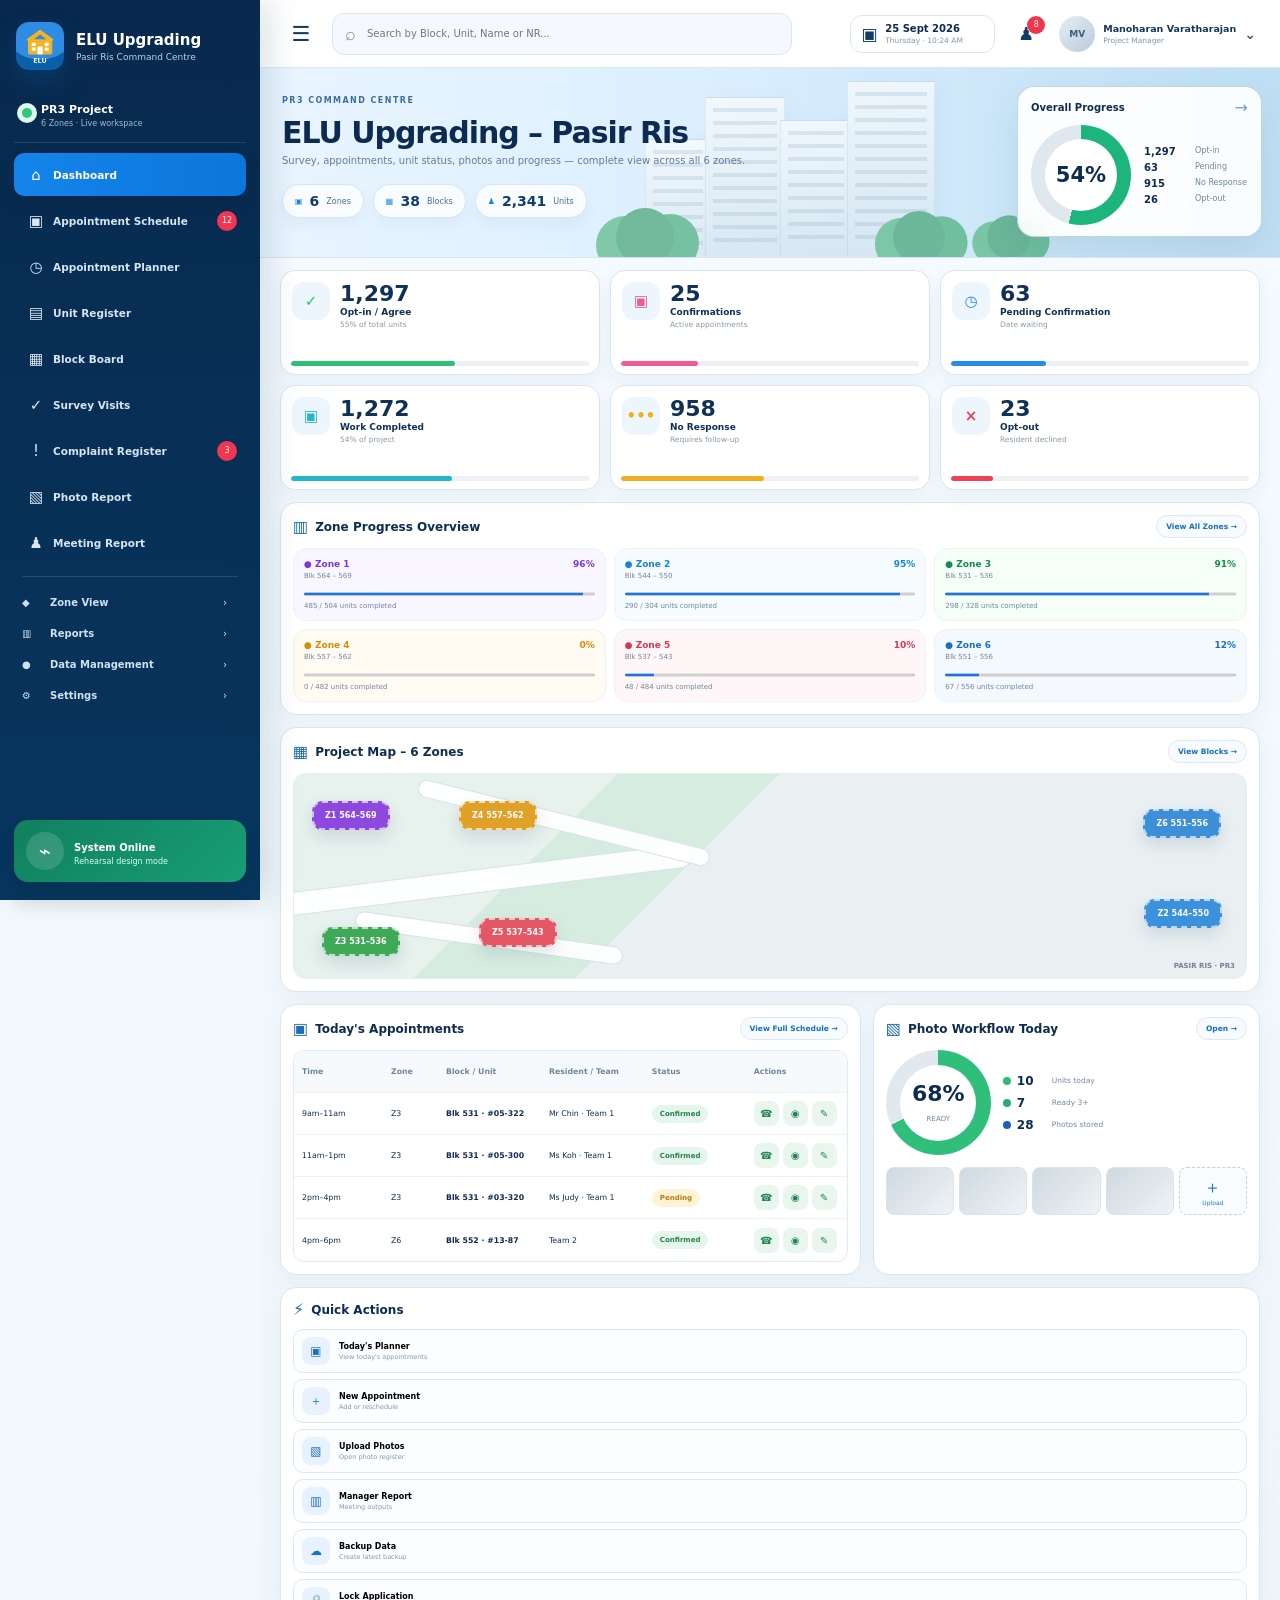
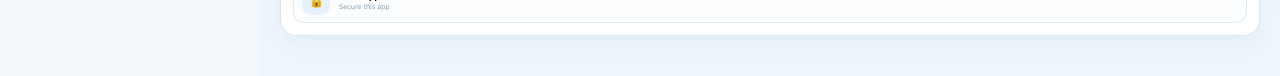
==== commit 6494462f: "Add files via upload" ====
--- a/index.html
+++ b/index.html
@@ -7,153 +7,142 @@
   <meta name="mobile-web-app-capable" content="yes">
   <meta name="apple-mobile-web-app-capable" content="yes">
   <meta name="apple-mobile-web-app-title" content="ELU Upgrading">
-  <title>ELU Upgrading — Rehearsal V3</title>
+  <title>ELU Upgrading — Rehearsal V4</title>
   <link rel="manifest" href="manifest.webmanifest">
   <link rel="apple-touch-icon" href="icon-192.png">
-  <link rel="stylesheet" href="styles.css?v=rehearsal3">
+  <link rel="stylesheet" href="styles.css?v=rehearsal4">
 </head>
 <body>
   <div class="app-shell">
-    <aside class="sidebar">
-      <div class="brand">
+    <aside class="sidebar v4-sidebar">
+      <div class="brand v4-brand">
         <img src="icon-192.png" alt="ELU" class="brand-icon">
-        <div>
-          <strong>ELU Upgrading</strong>
-          <span>Pasir Ris · Command Centre</span>
-        </div>
+        <div><strong>ELU Upgrading</strong><span>Pasir Ris Command Centre</span></div>
       </div>
-
-      <div class="project-chip">
-        <span class="live-dot"></span>
-        <div><strong>PR3 Project</strong><small>6 Zones · 38 Blocks</small></div>
-      </div>
-
-      <nav class="nav" id="mainNav">
+      <div class="v4-project-line"><span class="live-dot"></span><div><strong>PR3 Project</strong><small>6 Zones · Live workspace</small></div></div>
+      <nav class="nav v4-nav" id="mainNav">
         <button class="nav-btn active" data-view="dashboard"><span>⌂</span><b>Dashboard</b></button>
-        <button class="nav-btn" data-view="appointments"><span>▣</span><b>Appointment Schedule</b></button>
+        <button class="nav-btn" data-view="appointments"><span>▣</span><b>Appointment Schedule</b><em>12</em></button>
         <button class="nav-btn" data-view="planner"><span>◷</span><b>Appointment Planner</b></button>
         <button class="nav-btn" data-view="units"><span>▤</span><b>Unit Register</b></button>
         <button class="nav-btn" data-view="blocks"><span>▦</span><b>Block Board</b></button>
         <button class="nav-btn" data-view="survey"><span>✓</span><b>Survey Visits</b></button>
-        <button class="nav-btn" data-view="complaints"><span>!</span><b>Complaint Register</b></button>
-        <button class="nav-btn" data-view="photos"><span>◉</span><b>Photo Report</b></button>
-        <button class="nav-btn" data-view="reports"><span>▥</span><b>Meeting Report</b></button>
+        <button class="nav-btn" data-view="complaints"><span>!</span><b>Complaint Register</b><em>3</em></button>
+        <button class="nav-btn" data-view="photos"><span>▧</span><b>Photo Report</b></button>
+        <button class="nav-btn" data-view="reports"><span>♟</span><b>Meeting Report</b></button>
       </nav>
-
-      <div class="side-bottom">
-        <button class="support-card" data-view="dashboard">
-          <span>⚡</span><div><strong>Quick Command</strong><small>Daily work hub</small></div>
-        </button>
-        <div class="rehearsal-badge">REHEARSAL V3 · DESIGN MODE</div>
+      <div class="v4-nav-divider"></div>
+      <div class="v4-secondary-nav">
+        <button><span>◆</span><b>Zone View</b><i>›</i></button>
+        <button><span>▥</span><b>Reports</b><i>›</i></button>
+        <button><span>●</span><b>Data Management</b><i>›</i></button>
+        <button><span>⚙</span><b>Settings</b><i>›</i></button>
       </div>
+      <div class="v4-online"><div class="online-icon">⌁</div><div><strong>System Online</strong><small>Rehearsal design mode</small></div></div>
     </aside>
 
     <main class="main">
-      <header class="topbar">
-        <div>
-          <span class="eyebrow">ELU UPGRADING · PASIR RIS</span>
-          <h1 id="pageTitle">Executive Dashboard</h1>
-          <p id="pageSubtitle">One premium command view for appointments, units, photos and progress.</p>
-        </div>
-        <div class="top-actions">
-          <button class="icon-btn" id="globalSearchBtn">⌕</button>
-          <div class="date-chip">25 Sept 2026</div>
-          <button class="profile-chip">Manoharan Varatharajan</button>
-          <button class="ghost-btn">Backup</button>
-          <button class="ghost-btn">Lock</button>
-        </div>
+      <header class="topbar v4-topbar">
+        <button class="v4-menu-btn" aria-label="Menu">☰</button>
+        <div class="v4-search"><span>⌕</span><input id="v4GlobalSearch" placeholder="Search by Block, Unit, Name or NR..."></div>
+        <div class="v4-top-spacer"></div>
+        <div class="v4-date-box"><span>▣</span><div><strong>25 Sept 2026</strong><small>Thursday · 10:24 AM</small></div></div>
+        <button class="v4-bell">♟<em>8</em></button>
+        <button class="v4-profile"><span class="v4-avatar">MV</span><div><strong>Manoharan Varatharajan</strong><small>Project Manager</small></div><i>⌄</i></button>
+        <button class="icon-btn" id="globalSearchBtn" hidden>⌕</button>
       </header>
 
       <section class="view active" id="view-dashboard">
-        <div class="hero">
-          <div class="hero-copy">
-            <span class="hero-kicker">● PR3 COMMAND CENTRE</span>
-            <h2>ELU Upgrading — Pasir Ris</h2>
-            <p>Fast field decisions. Clean records. Photo-ready workflow. One premium workspace across all six zones.</p>
-            <div class="hero-stats">
-              <div><strong>6</strong><span>Zones</span></div>
-              <div><strong>38</strong><span>Blocks</span></div>
-              <div><strong>2,341</strong><span>Total Units</span></div>
-              <div class="sync"><strong>✓</strong><span>System synced</span></div>
-            </div>
-          </div>
-          <div class="hero-progress">
-            <div class="ring"><div><strong>54%</strong><span>COMPLETED</span></div></div>
-            <div class="hero-total"><strong>2,341</strong><span>Project units</span></div>
-          </div>
-          <div class="hero-city" aria-hidden="true">
-            <i></i><i></i><i></i><i></i><i></i>
-          </div>
-        </div>
-
-        <div class="kpi-grid">
-          <article class="kpi green"><span>✓</span><div><small>OPT-IN AGREE</small><strong>1,336</strong><em>57% of total</em></div></article>
-          <article class="kpi pink"><span>▣</span><div><small>CONFIRMATION</small><strong>61</strong><em>Active confirmed</em></div></article>
-          <article class="kpi blue"><span>◷</span><div><small>PENDING CONFIRMATION</small><strong>64</strong><em>Date waiting</em></div></article>
-          <article class="kpi cyan"><span>⌂</span><div><small>WORK COMPLETED</small><strong>1,275</strong><em>54% project</em></div></article>
-          <article class="kpi amber"><span>•••</span><div><small>NO RESPONSE</small><strong>915</strong><em>Requires follow-up</em></div></article>
-          <article class="kpi red"><span>×</span><div><small>OPT-OUT</small><strong>26</strong><em>Resident declined</em></div></article>
-        </div>
-
-        <div class="dashboard-grid">
-          <article class="panel span2">
-            <div class="panel-head">
-              <div><span class="eyebrow">TODAY</span><h3>Today's Appointments</h3></div>
-              <button class="text-btn" data-go="planner">View planner →</button>
-            </div>
-            <div class="appt-table">
-              <div class="appt-row head"><span>Time</span><span>Zone</span><span>Block / Unit</span><span>Resident / Team</span><span>Status</span></div>
-              <div class="appt-row"><span>9am–11am</span><span>Z3</span><span><b>Blk 531 · #05-322</b></span><span>Mr Chin · Team 1</span><span class="status confirmed">Confirmed</span></div>
-              <div class="appt-row"><span>11am–1pm</span><span>Z3</span><span><b>Blk 531 · #05-300</b></span><span>Ms Koh · Team 1</span><span class="status confirmed">Confirmed</span></div>
-              <div class="appt-row"><span>2pm–4pm</span><span>Z3</span><span><b>Blk 531 · #03-320</b></span><span>Ms Judy · Team 1</span><span class="status pending">Pending</span></div>
-              <div class="appt-row"><span>4pm–6pm</span><span>Z6</span><span><b>Blk 552 · #13-87</b></span><span>Team 2</span><span class="status confirmed">Confirmed</span></div>
-            </div>
-          </article>
-
-          <article class="panel photo-card">
-            <div class="panel-head">
-              <div><span class="eyebrow">PHOTO WORK</span><h3>Photo Workflow Today</h3></div>
-              <button class="text-btn" data-go="photos">Open →</button>
-            </div>
-            <div class="photo-summary">
-              <div class="mini-ring"><strong>68%</strong><span>READY</span></div>
-              <div class="photo-metrics">
-                <div><b>10</b><small>Units today</small></div>
-                <div><b>7</b><small>Ready 3+</small></div>
-                <div><b>28</b><small>Photos stored</small></div>
+        <div class="v4-hero">
+          <div class="v4-hero-copy">
+            <span class="v4-kicker">PR3 COMMAND CENTRE</span>
+            <h1>ELU Upgrading – Pasir Ris</h1>
+            <p>Survey, appointments, unit status, photos and progress — complete view across all 6 zones.</p>
+            <div class="v4-project-pills">
+              <span><i>▣</i><strong>6</strong> Zones</span>
+              <span><i>▦</i><strong>38</strong> Blocks</span>
+              <span><i>♟</i><strong>2,341</strong> Units</span>
+            </div>
+          </div>
+          <div class="v4-estate-scene" aria-hidden="true">
+            <div class="v4-building b1"></div><div class="v4-building b2"></div><div class="v4-building b3"></div><div class="v4-building b4"></div>
+            <div class="v4-tree t1"></div><div class="v4-tree t2"></div><div class="v4-tree t3"></div>
+          </div>
+          <div class="v4-overall-card">
+            <div class="v4-overall-head"><strong>Overall Progress</strong><span>→</span></div>
+            <div class="v4-overall-body">
+              <div class="v4-progress-ring"><div><strong>54%</strong></div></div>
+              <div class="v4-overall-list">
+                <div><b>1,297</b><span>Opt-in</span></div>
+                <div><b>63</b><span>Pending</span></div>
+                <div><b>915</b><span>No Response</span></div>
+                <div><b>26</b><span>Opt-out</span></div>
               </div>
             </div>
-          </article>
-
-          <article class="panel quick-card">
-            <div class="panel-head"><div><span class="eyebrow">SHORTCUTS</span><h3>Quick Actions</h3></div></div>
-            <div class="quick-list">
-              <button data-go="planner"><span>▣</span><div><b>Today's Planner</b><small>See active work</small></div><i>›</i></button>
-              <button data-go="appointments"><span>＋</span><div><b>New Appointment</b><small>Add or reschedule</small></div><i>›</i></button>
-              <button data-go="photos"><span>◉</span><div><b>Upload Photos</b><small>Daily photo register</small></div><i>›</i></button>
-              <button data-go="reports"><span>▥</span><div><b>Manager Report</b><small>Meeting outputs</small></div><i>›</i></button>
-            </div>
-          </article>
-
-          <article class="panel span2">
-            <div class="panel-head"><div><span class="eyebrow">ZONE PERFORMANCE</span><h3>Progress by Zone</h3></div><span class="live-pill">LIVE</span></div>
-            <div class="zone-grid">
-              <div><b>Zone 1</b><span>96%</span><progress max="100" value="96"></progress><small>485 / 504</small></div>
-              <div><b>Zone 2</b><span>95%</span><progress max="100" value="95"></progress><small>290 / 304</small></div>
-              <div><b>Zone 3</b><span>91%</span><progress max="100" value="91"></progress><small>298 / 328</small></div>
-              <div><b>Zone 4</b><span>46%</span><progress max="100" value="46"></progress><small>222 / 482</small></div>
-              <div><b>Zone 5</b><span>38%</span><progress max="100" value="38"></progress><small>57 / 150</small></div>
-              <div><b>Zone 6</b><span>28%</span><progress max="100" value="28"></progress><small>42 / 150</small></div>
-            </div>
-          </article>
-
-          <article class="panel activity-card">
-            <div class="panel-head"><div><span class="eyebrow">RECENT</span><h3>Recent Activity</h3></div></div>
-            <div class="activity-list">
-              <div><i class="green-dot"></i><span>Appointment confirmed · Blk 551 #13-91</span><small>10m</small></div>
-              <div><i class="blue-dot"></i><span>Photo report uploaded · Blk 551 #13-92</span><small>28m</small></div>
-              <div><i class="amber-dot"></i><span>Appointment rescheduled · Blk 552 #02-15</span><small>1h</small></div>
-              <div><i class="red-dot"></i><span>Complaint updated · Blk 553 #10-27</span><small>3h</small></div>
+          </div>
+        </div>
+
+        <div class="v4-kpis">
+          <article class="v4-kpi k-green"><span>✓</span><div><strong>1,297</strong><b>Opt-in / Agree</b><small>55% of total units</small></div><i style="--w:55%"></i></article>
+          <article class="v4-kpi k-pink"><span>▣</span><div><strong>25</strong><b>Confirmations</b><small>Active appointments</small></div><i style="--w:26%"></i></article>
+          <article class="v4-kpi k-blue"><span>◷</span><div><strong>63</strong><b>Pending Confirmation</b><small>Date waiting</small></div><i style="--w:32%"></i></article>
+          <article class="v4-kpi k-cyan"><span>▣</span><div><strong>1,272</strong><b>Work Completed</b><small>54% of project</small></div><i style="--w:54%"></i></article>
+          <article class="v4-kpi k-amber"><span>•••</span><div><strong>958</strong><b>No Response</b><small>Requires follow-up</small></div><i style="--w:48%"></i></article>
+          <article class="v4-kpi k-red"><span>×</span><div><strong>23</strong><b>Opt-out</b><small>Resident declined</small></div><i style="--w:14%"></i></article>
+        </div>
+
+        <div class="v4-middle-grid">
+          <article class="v4-card v4-zone-card">
+            <div class="v4-card-head"><div><span>▥</span><h3>Zone Progress Overview</h3></div><button>View All Zones →</button></div>
+            <div class="v4-zone-cards">
+              <div class="z-card z1"><div><b>● Zone 1</b><strong>96%</strong></div><small>Blk 564 – 569</small><progress value="96" max="100"></progress><em>485 / 504 units completed</em></div>
+              <div class="z-card z2"><div><b>● Zone 2</b><strong>95%</strong></div><small>Blk 544 – 550</small><progress value="95" max="100"></progress><em>290 / 304 units completed</em></div>
+              <div class="z-card z3"><div><b>● Zone 3</b><strong>91%</strong></div><small>Blk 531 – 536</small><progress value="91" max="100"></progress><em>298 / 328 units completed</em></div>
+              <div class="z-card z4"><div><b>● Zone 4</b><strong>0%</strong></div><small>Blk 557 – 562</small><progress value="0" max="100"></progress><em>0 / 482 units completed</em></div>
+              <div class="z-card z5"><div><b>● Zone 5</b><strong>10%</strong></div><small>Blk 537 – 543</small><progress value="10" max="100"></progress><em>48 / 484 units completed</em></div>
+              <div class="z-card z6"><div><b>● Zone 6</b><strong>12%</strong></div><small>Blk 551 – 556</small><progress value="12" max="100"></progress><em>67 / 556 units completed</em></div>
+            </div>
+          </article>
+          <article class="v4-card v4-map-card">
+            <div class="v4-card-head"><div><span>▦</span><h3>Project Map – 6 Zones</h3></div><button data-go="blocks">View Blocks →</button></div>
+            <div class="v4-map">
+              <div class="map-road r1"></div><div class="map-road r2"></div><div class="map-road r3"></div>
+              <div class="map-zone mz1">Z1 564–569</div><div class="map-zone mz2">Z2 544–550</div><div class="map-zone mz3">Z3 531–536</div><div class="map-zone mz4">Z4 557–562</div><div class="map-zone mz5">Z5 537–543</div><div class="map-zone mz6">Z6 551–556</div>
+              <div class="map-label">PASIR RIS · PR3</div>
+            </div>
+          </article>
+        </div>
+
+        <div class="v4-bottom-grid">
+          <article class="v4-card v4-appointments-card">
+            <div class="v4-card-head"><div><span>▣</span><h3>Today's Appointments</h3></div><button data-go="planner">View Full Schedule →</button></div>
+            <div class="v4-appt-table">
+              <div class="v4-appt-row head"><span>Time</span><span>Zone</span><span>Block / Unit</span><span>Resident / Team</span><span>Status</span><span>Actions</span></div>
+              <div class="v4-appt-row"><span>9am–11am</span><span>Z3</span><span><b>Blk 531 · #05-322</b></span><span>Mr Chin · Team 1</span><span class="v4-status ok">Confirmed</span><span class="v4-actions"><button>☎</button><button>◉</button><button>✎</button></span></div>
+              <div class="v4-appt-row"><span>11am–1pm</span><span>Z3</span><span><b>Blk 531 · #05-300</b></span><span>Ms Koh · Team 1</span><span class="v4-status ok">Confirmed</span><span class="v4-actions"><button>☎</button><button>◉</button><button>✎</button></span></div>
+              <div class="v4-appt-row"><span>2pm–4pm</span><span>Z3</span><span><b>Blk 531 · #03-320</b></span><span>Ms Judy · Team 1</span><span class="v4-status wait">Pending</span><span class="v4-actions"><button>☎</button><button>◉</button><button>✎</button></span></div>
+              <div class="v4-appt-row"><span>4pm–6pm</span><span>Z6</span><span><b>Blk 552 · #13-87</b></span><span>Team 2</span><span class="v4-status ok">Confirmed</span><span class="v4-actions"><button>☎</button><button>◉</button><button>✎</button></span></div>
+            </div>
+          </article>
+          <article class="v4-card v4-photo-card">
+            <div class="v4-card-head"><div><span>▧</span><h3>Photo Workflow Today</h3></div><button data-go="photos">Open →</button></div>
+            <div class="v4-photo-main">
+              <div class="v4-photo-ring"><div><strong>68%</strong><span>READY</span></div></div>
+              <div class="v4-photo-numbers">
+                <div><i class="c1"></i><b>10</b><span>Units today</span></div><div><i class="c2"></i><b>7</b><span>Ready 3+</span></div><div><i class="c3"></i><b>28</b><span>Photos stored</span></div>
+              </div>
+            </div>
+            <div class="v4-thumbs"><div></div><div></div><div></div><div></div><button>＋<small>Upload</small></button></div>
+          </article>
+          <article class="v4-card v4-quick-card">
+            <div class="v4-card-head"><div><span>⚡</span><h3>Quick Actions</h3></div></div>
+            <div class="v4-quick-list">
+              <button data-go="planner"><span>▣</span><div><b>Today's Planner</b><small>View today's appointments</small></div></button>
+              <button data-go="appointments"><span>＋</span><div><b>New Appointment</b><small>Add or reschedule</small></div></button>
+              <button data-go="photos"><span>▧</span><div><b>Upload Photos</b><small>Open photo register</small></div></button>
+              <button data-go="reports"><span>▥</span><div><b>Manager Report</b><small>Meeting outputs</small></div></button>
+              <button><span>☁</span><div><b>Backup Data</b><small>Create latest backup</small></div></button>
+              <button><span>🔒</span><div><b>Lock Application</b><small>Secure this app</small></div></button>
             </div>
           </article>
         </div>
@@ -347,6 +336,6 @@
     </div>
   </div>
 
-  <script src="ui-v3.js?v=rehearsal3"></script>
+  <script src="ui-v3.js?v=rehearsal4"></script>
 </body>
 </html>
--- a/styles.css
+++ b/styles.css
@@ -1 +1,28 @@
-*{box-sizing:border-box}html,body{margin:0;font-family:Inter,ui-sans-serif,system-ui,-apple-system,Segoe UI,Arial,sans-serif;background:#eef6fd;color:#0e2c50}button,input,select,textarea{font:inherit}button{cursor:pointer}.app-shell{min-height:100vh}.sidebar{position:fixed;inset:0 auto 0 0;width:260px;background:rgba(255,255,255,.97);border-right:1px solid #dce9f4;padding:18px;display:flex;flex-direction:column;z-index:10}.brand{display:flex;align-items:center;gap:12px;padding:6px 4px 18px}.brand-icon{width:54px;height:54px;border-radius:16px;box-shadow:0 12px 26px rgba(15,96,185,.25)}.brand strong{display:block;font-size:17px}.brand span{display:block;color:#66829f;font-size:10px;margin-top:3px}.project-chip{display:flex;align-items:center;gap:10px;border:1px solid #d9e8f4;background:#f7fbff;border-radius:16px;padding:12px;margin-bottom:14px}.live-dot{width:10px;height:10px;border-radius:50%;background:#2ec77e;box-shadow:0 0 0 5px #dff9eb}.project-chip strong{font-size:12px}.project-chip small{display:block;color:#8296aa;margin-top:3px}.nav{display:grid;gap:5px}.nav-btn{border:0;background:transparent;border-radius:12px;min-height:44px;display:grid;grid-template-columns:30px 1fr;align-items:center;text-align:left;color:#56718d;padding:0 10px}.nav-btn span{width:26px;height:26px;border-radius:9px;display:grid;place-items:center;background:#f0f6fb;color:#6c8cab}.nav-btn b{font-size:12px}.nav-btn:hover{background:#f4f9fe}.nav-btn.active{background:linear-gradient(90deg,#e6f3ff,#f8fcff);color:#106fca;box-shadow:inset 4px 0 0 #1e8df0}.nav-btn.active span{background:#dceeff;color:#1375cf}.side-bottom{margin-top:auto}.support-card{width:100%;border:1px solid #dce9f3;background:#f8fbff;border-radius:14px;padding:10px;display:flex;align-items:center;gap:9px;text-align:left}.support-card span{width:34px;height:34px;border-radius:10px;background:#e6f2ff;display:grid;place-items:center}.support-card strong{display:block;font-size:10px}.support-card small{display:block;color:#8296a8;font-size:8px;margin-top:2px}.rehearsal-badge{margin-top:12px;background:#0c5ea9;color:#fff;border-radius:999px;text-align:center;padding:8px;font-size:9px;font-weight:850;letter-spacing:.06em}.main{margin-left:260px;padding:22px 28px 50px}.topbar{display:flex;justify-content:space-between;gap:20px;align-items:center;margin-bottom:18px}.eyebrow{font-size:9px;font-weight:900;letter-spacing:.15em;color:#5688b8}.topbar h1{margin:5px 0 4px;font-size:28px;letter-spacing:-.04em}.topbar p{margin:0;color:#6d8299;font-size:11px}.top-actions{display:flex;gap:8px;align-items:center;flex-wrap:wrap;justify-content:flex-end}.date-chip,.profile-chip,.ghost-btn,.icon-btn{border:1px solid #d8e5f0;background:#fff;border-radius:11px;padding:9px 12px;color:#174066;font-weight:700;font-size:10px}.icon-btn{width:38px;height:38px;padding:0;font-size:20px}.primary-btn{border:0;background:linear-gradient(135deg,#1478db,#1f96f3);color:#fff;border-radius:11px;padding:10px 15px;font-weight:800;font-size:10px;box-shadow:0 8px 18px rgba(25,120,213,.18)}.view{display:none}.view.active{display:block}.hero{position:relative;overflow:hidden;min-height:230px;border-radius:26px;padding:30px 32px;background:linear-gradient(115deg,#0e61c5,#218ee8 58%,#63c2f2);color:#fff;display:grid;grid-template-columns:1fr auto;align-items:center;box-shadow:0 22px 50px rgba(24,104,194,.22)}.hero-copy{position:relative;z-index:2;max-width:740px}.hero-kicker{font-size:9px;font-weight:900;letter-spacing:.14em}.hero h2{font-size:34px;margin:8px 0}.hero p{max-width:640px;font-size:12px;line-height:1.55;color:#edf8ff}.hero-stats{display:flex;gap:10px;margin-top:20px;flex-wrap:wrap}.hero-stats div{min-width:104px;border:1px solid rgba(255,255,255,.22);background:rgba(255,255,255,.1);border-radius:13px;padding:9px 12px;display:flex;align-items:center;gap:8px}.hero-stats strong{font-size:18px}.hero-stats span{font-size:8px}.hero-progress{position:relative;z-index:2;display:flex;align-items:center;gap:18px;padding-right:115px}.ring{width:142px;height:142px;border-radius:50%;background:conic-gradient(#bfffe2 0 54%,rgba(255,255,255,.16) 54%);display:grid;place-items:center}.ring:before{content:"";position:absolute;width:108px;height:108px;border-radius:50%;background:#1d79cc}.ring>div{position:relative;text-align:center}.ring strong{display:block;font-size:31px}.ring span{font-size:8px}.hero-total strong{font-size:25px;display:block}.hero-total span{font-size:9px}.hero-city{position:absolute;right:0;bottom:0;width:250px;height:170px;opacity:.48}.hero-city i{position:absolute;bottom:0;width:36px;background:#e8f5fc;border-radius:3px 3px 0 0}.hero-city i:nth-child(1){height:105px;left:35px}.hero-city i:nth-child(2){height:145px;left:78px}.hero-city i:nth-child(3){height:90px;left:122px}.hero-city i:nth-child(4){height:158px;left:165px}.hero-city i:nth-child(5){height:120px;left:208px}.kpi-grid{display:grid;grid-template-columns:repeat(6,1fr);gap:10px;margin-top:14px}.kpi{background:#fff;border-radius:17px;padding:14px;display:flex;gap:10px;align-items:flex-start;box-shadow:0 10px 24px rgba(46,87,126,.06);position:relative;overflow:hidden}.kpi:after{content:"";position:absolute;left:0;right:0;bottom:0;height:4px;background:#5da6e8}.kpi>span{width:38px;height:38px;border-radius:12px;display:grid;place-items:center;background:#edf6ff;font-weight:900}.kpi small{font-size:8px;color:#6e86a0;display:block;min-height:20px}.kpi strong{font-size:25px;display:block;margin:2px 0}.kpi em{font-size:8px;color:#8497aa;font-style:normal}.kpi.green:after{background:#44c88b}.kpi.pink:after{background:#ed6ba5}.kpi.blue:after{background:#408df3}.kpi.cyan:after{background:#38bfd1}.kpi.amber:after{background:#f0ae27}.kpi.red:after{background:#ee616b}.dashboard-grid{display:grid;grid-template-columns:1.35fr .8fr .62fr;gap:14px;margin-top:14px}.panel{background:#fff;border:1px solid #dfeaf3;border-radius:19px;padding:16px;box-shadow:0 12px 30px rgba(39,83,126,.06)}.span2{grid-column:span 1}.panel-head{display:flex;justify-content:space-between;gap:10px;align-items:flex-start;margin-bottom:12px}.panel-head h3{margin:4px 0 0;font-size:15px}.text-btn{border:0;background:transparent;color:#1574cf;font-size:9px;font-weight:800}.appt-table{border:1px solid #e6eef5;border-radius:12px;overflow:hidden}.appt-row{display:grid;grid-template-columns:90px 50px 1fr 1fr 110px;gap:8px;align-items:center;min-height:44px;padding:5px 9px;border-bottom:1px solid #edf3f7;font-size:9px}.appt-row:last-child{border-bottom:0}.appt-row.head{background:#f5f9fc;color:#7890a5;font-weight:800}.status{display:inline-flex;align-items:center;justify-content:center;padding:5px 8px;border-radius:999px;font-size:8px;font-weight:850}.confirmed{background:#e7f7ed;color:#287c4a}.pending{background:#eaf3ff;color:#2e73bf}.done{background:#e9f7f0;color:#2b7d55}.nr{background:#fff0f0;color:#c8565f}.neutral{background:#f0f4f7;color:#71879b}.photo-summary{display:flex;gap:14px;align-items:center}.mini-ring{width:108px;height:108px;border-radius:50%;background:conic-gradient(#37bd7a 0 68%,#e2eaf1 68%);display:grid;place-items:center;position:relative}.mini-ring:before{content:"";position:absolute;width:78px;height:78px;border-radius:50%;background:#fff}.mini-ring strong,.mini-ring span{position:relative;z-index:1}.mini-ring strong{font-size:24px}.mini-ring span{font-size:7px}.photo-metrics{display:grid;gap:8px}.photo-metrics b{font-size:15px}.photo-metrics small{display:block;color:#7d92a6;font-size:8px}.quick-list{display:grid;gap:7px}.quick-list button{border:1px solid #dfeaf4;background:#fbfdff;border-radius:12px;min-height:55px;display:grid;grid-template-columns:34px 1fr 12px;align-items:center;gap:8px;text-align:left;padding:7px 9px}.quick-list button>span{width:32px;height:32px;border-radius:10px;background:#eaf4ff;display:grid;place-items:center}.quick-list b{display:block;font-size:9px}.quick-list small{display:block;color:#8699aa;font-size:7px;margin-top:2px}.quick-list i{font-style:normal;font-size:18px}.live-pill{background:#e7f7ee;color:#258351;border-radius:999px;padding:5px 8px;font-size:8px;font-weight:850}.zone-grid{display:grid;grid-template-columns:1fr 1fr;gap:10px 18px}.zone-grid>div{display:grid;grid-template-columns:70px 40px 1fr 50px;gap:7px;align-items:center}.zone-grid b{font-size:9px}.zone-grid span{font-size:8px;color:#2e73bc}.zone-grid progress{width:100%;height:8px}.zone-grid small{font-size:8px;color:#8799aa;text-align:right}.activity-list{display:grid}.activity-list>div{display:grid;grid-template-columns:10px 1fr 35px;gap:7px;align-items:center;padding:7px 0;border-bottom:1px solid #eef3f7;font-size:9px}.activity-list>div:last-child{border-bottom:0}.activity-list i{width:8px;height:8px;border-radius:50%}.green-dot{background:#35bb79}.blue-dot{background:#3f8ff0}.amber-dot{background:#eba935}.red-dot{background:#ed626d}.activity-list small{color:#8ea0b0;text-align:right}.workspace-head{display:flex;justify-content:space-between;gap:20px;align-items:flex-end;margin-bottom:14px}.workspace-head h2{margin:5px 0 4px;font-size:26px}.workspace-head p{margin:0;color:#71869b;font-size:10px}.filter-bar,.planner-toolbar{display:flex;gap:8px;align-items:center;background:#fff;border:1px solid #dfeaf3;border-radius:14px;padding:10px;margin-bottom:12px}.filter-bar input,.filter-bar select,.planner-toolbar input,.planner-toolbar select,.detail-grid input,.form-grid input,.form-grid select,.form-grid textarea{border:1px solid #d8e5ef;background:#fff;border-radius:10px;padding:9px 10px;font-size:10px;color:#173f68}.search{min-width:280px}.split-layout{display:grid;grid-template-columns:1.25fr .75fr;gap:14px}.table-panel{overflow:auto}.data-table{min-width:760px}.tr{display:grid;grid-template-columns:repeat(7,minmax(80px,1fr));gap:8px;align-items:center;min-height:44px;padding:6px 8px;border-bottom:1px solid #eef3f7;font-size:9px;background:#fff}.tr.th{background:#f6f9fc;color:#7890a5;font-weight:850}.tr.selected{background:#eef7ff}.detail-top{display:flex;justify-content:space-between;gap:10px}.detail-top h3{margin:4px 0;font-size:17px}.detail-top small{color:#7d91a3;font-size:9px}.resident-card{display:flex;align-items:center;gap:10px;margin:15px 0;background:#f8fbfe;border:1px solid #e1ebf3;border-radius:13px;padding:10px}.avatar{width:42px;height:42px;border-radius:13px;background:#dfeeff;color:#176fca;display:grid;place-items:center;font-weight:900}.resident-card strong{display:block}.resident-card span{font-size:9px;color:#7b90a4}.contact-actions{display:grid;grid-template-columns:repeat(3,1fr);gap:7px}.contact-actions button{border:1px solid #dbe7f0;background:#fff;border-radius:10px;padding:9px;font-size:9px;color:#27567f}.detail-grid,.form-grid{display:grid;grid-template-columns:1fr 1fr;gap:9px;margin-top:12px}.detail-grid label,.form-grid label{font-size:8px;font-weight:800;color:#66809a}.detail-grid input,.detail-grid textarea,.form-grid input,.form-grid select,.form-grid textarea{width:100%;margin-top:5px}.full{grid-column:1/-1}.detail-actions{display:flex;justify-content:flex-end;gap:8px;margin-top:12px}.tab{border:0;background:#eef4f9;color:#5b7690;border-radius:9px;padding:8px 11px;font-size:9px;font-weight:800}.tab.active{background:#177ad6;color:white}.spacer{flex:1}.planner-cards{display:grid;gap:7px}.planner-row{display:grid;grid-template-columns:120px 80px 1fr 120px 60px;gap:9px;align-items:center;border:1px solid #e5edf4;border-radius:12px;padding:10px}.planner-row button{border:0;background:#eef6fd;color:#176ab5;border-radius:8px;padding:7px}.time-block,.zone-pill{font-size:9px;font-weight:850}.zone-pill{background:#eff6fc;padding:6px 8px;border-radius:999px;text-align:center}.planner-row strong{font-size:10px}.planner-row small{display:block;color:#8498aa;font-size:8px;margin-top:2px}.unit-table .tr{grid-template-columns:80px 100px 1.2fr 1fr 100px 110px 70px}.unit-table button,.complaint-table button{border:0;background:#edf6fd;color:#176ab5;border-radius:8px;padding:7px}.legend{display:flex;gap:7px;margin-bottom:10px}.lg{padding:6px 9px;border-radius:999px;font-size:8px;font-weight:850}.lg.a{background:#dff7e9;color:#1d7c49}.lg.c{background:#ffe4ef;color:#ba4777}.lg.p{background:#e5efff;color:#3a6ec2}.lg.d{background:#fff2bf;color:#8b6d00}.lg.nr{background:#ffe2e2;color:#b74a4a}.block-board{display:grid;gap:9px}.floor{display:grid;grid-template-columns:50px repeat(4,1fr);gap:8px;align-items:center}.floor>b{font-size:14px}.unit{border:0;border-radius:11px;padding:14px 8px;font-size:9px;font-weight:850}.unit.a{background:#dff7e9;color:#1d7c49}.unit.c{background:#ffe4ef;color:#ba4777}.unit.p{background:#e5efff;color:#3a6ec2}.unit.d{background:#fff2bf;color:#8b6d00}.unit.nr{background:#ffe2e2;color:#b74a4a}.two-col{display:grid;grid-template-columns:1fr 1fr;gap:14px}.form-card h3{margin-top:0}.activity-list.large>div{grid-template-columns:10px 1fr 60px}.activity-list.large span small{display:block}.activity-list.large button{border:0;background:#eef6fd;color:#176ab5;border-radius:8px;padding:7px}.complaint-table .tr{grid-template-columns:90px 140px 1fr 130px 100px 70px}.zone-tabs{display:flex;gap:5px}.zone-tabs button{border:1px solid #d8e5ef;background:#fff;border-radius:9px;padding:7px 9px;font-size:8px}.zone-tabs .active{background:#167bd7;color:#fff;border-color:#167bd7}.photo-workspace{display:grid;grid-template-columns:1.4fr .6fr;gap:14px}.photo-register{display:grid;gap:7px}.photo-register>div{display:grid;grid-template-columns:1fr 1fr 90px 70px;gap:8px;align-items:center;border:1px solid #e5edf4;border-radius:11px;padding:9px}.photo-register b{font-size:9px}.photo-register span,.photo-register em{font-size:8px;color:#7b91a5;font-style:normal}.photo-register button{border:0;background:#edf6fd;color:#176ab5;border-radius:8px;padding:7px}.drop-zone{border:2px dashed #c9ddeb;border-radius:16px;padding:28px 14px;text-align:center;background:#f9fcff}.drop-zone>span{font-size:28px;color:#2787de}.drop-zone strong{display:block;margin-top:8px}.drop-zone small{display:block;color:#8498aa;margin:5px 0 12px}.photo-order-panel{margin-top:14px}.photo-order{display:grid;grid-template-columns:repeat(3,1fr);gap:10px}.photo-order>div{border:1px solid #e0eaf2;border-radius:13px;padding:8px}.photo-order span{font-size:8px;font-weight:850}.ph{height:150px;border-radius:9px;margin-top:7px;background:linear-gradient(135deg,#eef3f6,#cbd6df)}.ph.closed{background:linear-gradient(135deg,#d3d8dc,#929ca5)}.ph.before{background:linear-gradient(135deg,#d8e1e7,#7c8790)}.ph.after{background:linear-gradient(135deg,#e7f0f4,#9aaab4)}.report-grid{display:grid;grid-template-columns:repeat(3,1fr);gap:14px}.report-card{background:#fff;border:1px solid #dfeaf3;border-radius:18px;padding:18px;box-shadow:0 10px 25px rgba(39,83,126,.05)}.report-card>span{width:42px;height:42px;border-radius:13px;background:#eaf4ff;display:grid;place-items:center;color:#1574cf;font-size:18px}.report-card h3{font-size:15px;margin:12px 0 6px}.report-card p{font-size:9px;color:#7e92a4;min-height:30px}.report-card button{border:0;background:#eef6fd;color:#176ab5;border-radius:9px;padding:8px 10px;font-size:9px;font-weight:800}.search-drawer{position:fixed;inset:0;background:rgba(5,24,43,.3);backdrop-filter:blur(5px);display:none;place-items:start center;padding-top:100px;z-index:30}.search-drawer.open{display:grid}.drawer-card{width:min(620px,90vw);background:#fff;border-radius:18px;padding:16px;box-shadow:0 28px 70px rgba(5,34,64,.25)}.drawer-head{display:flex;justify-content:space-between;align-items:center}.drawer-head h3{margin:0}.drawer-head button{border:0;background:#f1f5f8;border-radius:9px;width:32px;height:32px}.drawer-card>input{width:100%;margin:12px 0;border:1px solid #d7e5ef;border-radius:11px;padding:12px}.search-results{display:grid;gap:7px}.search-results button{text-align:left;border:1px solid #e3edf5;background:#fbfdff;border-radius:11px;padding:10px}.search-results b{display:block}.search-results span{font-size:8px;color:#7f93a5}@media(max-width:1300px){.kpi-grid{grid-template-columns:repeat(3,1fr)}.dashboard-grid{grid-template-columns:1fr 1fr}.activity-card{grid-column:1/3}.quick-card{grid-column:1/2}.photo-card{grid-column:2/3}.split-layout{grid-template-columns:1fr}.report-grid{grid-template-columns:repeat(2,1fr)}}@media(max-width:900px){.sidebar{width:220px}.main{margin-left:220px}.topbar{align-items:flex-start}.top-actions{justify-content:flex-start}.hero{grid-template-columns:1fr}.hero-progress{padding:18px 0 0}.hero-city{opacity:.18}.kpi-grid{grid-template-columns:repeat(2,1fr)}.dashboard-grid,.two-col,.photo-workspace{grid-template-columns:1fr}.activity-card,.quick-card,.photo-card{grid-column:1}.report-grid{grid-template-columns:1fr}.photo-order{grid-template-columns:1fr}.appt-row{grid-template-columns:80px 50px 1fr}.appt-row span:nth-child(4),.appt-row span:nth-child(5){display:none}}+*{box-sizing:border-box}html,body{margin:0;font-family:Inter,ui-sans-serif,system-ui,-apple-system,Segoe UI,Arial,sans-serif;background:#eef6fd;color:#0e2c50}button,input,select,textarea{font:inherit}button{cursor:pointer}.app-shell{min-height:100vh}.sidebar{position:fixed;inset:0 auto 0 0;width:260px;background:rgba(255,255,255,.97);border-right:1px solid #dce9f4;padding:18px;display:flex;flex-direction:column;z-index:10}.brand{display:flex;align-items:center;gap:12px;padding:6px 4px 18px}.brand-icon{width:54px;height:54px;border-radius:16px;box-shadow:0 12px 26px rgba(15,96,185,.25)}.brand strong{display:block;font-size:17px}.brand span{display:block;color:#66829f;font-size:10px;margin-top:3px}.project-chip{display:flex;align-items:center;gap:10px;border:1px solid #d9e8f4;background:#f7fbff;border-radius:16px;padding:12px;margin-bottom:14px}.live-dot{width:10px;height:10px;border-radius:50%;background:#2ec77e;box-shadow:0 0 0 5px #dff9eb}.project-chip strong{font-size:12px}.project-chip small{display:block;color:#8296aa;margin-top:3px}.nav{display:grid;gap:5px}.nav-btn{border:0;background:transparent;border-radius:12px;min-height:44px;display:grid;grid-template-columns:30px 1fr;align-items:center;text-align:left;color:#56718d;padding:0 10px}.nav-btn span{width:26px;height:26px;border-radius:9px;display:grid;place-items:center;background:#f0f6fb;color:#6c8cab}.nav-btn b{font-size:12px}.nav-btn:hover{background:#f4f9fe}.nav-btn.active{background:linear-gradient(90deg,#e6f3ff,#f8fcff);color:#106fca;box-shadow:inset 4px 0 0 #1e8df0}.nav-btn.active span{background:#dceeff;color:#1375cf}.side-bottom{margin-top:auto}.support-card{width:100%;border:1px solid #dce9f3;background:#f8fbff;border-radius:14px;padding:10px;display:flex;align-items:center;gap:9px;text-align:left}.support-card span{width:34px;height:34px;border-radius:10px;background:#e6f2ff;display:grid;place-items:center}.support-card strong{display:block;font-size:10px}.support-card small{display:block;color:#8296a8;font-size:8px;margin-top:2px}.rehearsal-badge{margin-top:12px;background:#0c5ea9;color:#fff;border-radius:999px;text-align:center;padding:8px;font-size:9px;font-weight:850;letter-spacing:.06em}.main{margin-left:260px;padding:22px 28px 50px}.topbar{display:flex;justify-content:space-between;gap:20px;align-items:center;margin-bottom:18px}.eyebrow{font-size:9px;font-weight:900;letter-spacing:.15em;color:#5688b8}.topbar h1{margin:5px 0 4px;font-size:28px;letter-spacing:-.04em}.topbar p{margin:0;color:#6d8299;font-size:11px}.top-actions{display:flex;gap:8px;align-items:center;flex-wrap:wrap;justify-content:flex-end}.date-chip,.profile-chip,.ghost-btn,.icon-btn{border:1px solid #d8e5f0;background:#fff;border-radius:11px;padding:9px 12px;color:#174066;font-weight:700;font-size:10px}.icon-btn{width:38px;height:38px;padding:0;font-size:20px}.primary-btn{border:0;background:linear-gradient(135deg,#1478db,#1f96f3);color:#fff;border-radius:11px;padding:10px 15px;font-weight:800;font-size:10px;box-shadow:0 8px 18px rgba(25,120,213,.18)}.view{display:none}.view.active{display:block}.hero{position:relative;overflow:hidden;min-height:230px;border-radius:26px;padding:30px 32px;background:linear-gradient(115deg,#0e61c5,#218ee8 58%,#63c2f2);color:#fff;display:grid;grid-template-columns:1fr auto;align-items:center;box-shadow:0 22px 50px rgba(24,104,194,.22)}.hero-copy{position:relative;z-index:2;max-width:740px}.hero-kicker{font-size:9px;font-weight:900;letter-spacing:.14em}.hero h2{font-size:34px;margin:8px 0}.hero p{max-width:640px;font-size:12px;line-height:1.55;color:#edf8ff}.hero-stats{display:flex;gap:10px;margin-top:20px;flex-wrap:wrap}.hero-stats div{min-width:104px;border:1px solid rgba(255,255,255,.22);background:rgba(255,255,255,.1);border-radius:13px;padding:9px 12px;display:flex;align-items:center;gap:8px}.hero-stats strong{font-size:18px}.hero-stats span{font-size:8px}.hero-progress{position:relative;z-index:2;display:flex;align-items:center;gap:18px;padding-right:115px}.ring{width:142px;height:142px;border-radius:50%;background:conic-gradient(#bfffe2 0 54%,rgba(255,255,255,.16) 54%);display:grid;place-items:center}.ring:before{content:"";position:absolute;width:108px;height:108px;border-radius:50%;background:#1d79cc}.ring>div{position:relative;text-align:center}.ring strong{display:block;font-size:31px}.ring span{font-size:8px}.hero-total strong{font-size:25px;display:block}.hero-total span{font-size:9px}.hero-city{position:absolute;right:0;bottom:0;width:250px;height:170px;opacity:.48}.hero-city i{position:absolute;bottom:0;width:36px;background:#e8f5fc;border-radius:3px 3px 0 0}.hero-city i:nth-child(1){height:105px;left:35px}.hero-city i:nth-child(2){height:145px;left:78px}.hero-city i:nth-child(3){height:90px;left:122px}.hero-city i:nth-child(4){height:158px;left:165px}.hero-city i:nth-child(5){height:120px;left:208px}.kpi-grid{display:grid;grid-template-columns:repeat(6,1fr);gap:10px;margin-top:14px}.kpi{background:#fff;border-radius:17px;padding:14px;display:flex;gap:10px;align-items:flex-start;box-shadow:0 10px 24px rgba(46,87,126,.06);position:relative;overflow:hidden}.kpi:after{content:"";position:absolute;left:0;right:0;bottom:0;height:4px;background:#5da6e8}.kpi>span{width:38px;height:38px;border-radius:12px;display:grid;place-items:center;background:#edf6ff;font-weight:900}.kpi small{font-size:8px;color:#6e86a0;display:block;min-height:20px}.kpi strong{font-size:25px;display:block;margin:2px 0}.kpi em{font-size:8px;color:#8497aa;font-style:normal}.kpi.green:after{background:#44c88b}.kpi.pink:after{background:#ed6ba5}.kpi.blue:after{background:#408df3}.kpi.cyan:after{background:#38bfd1}.kpi.amber:after{background:#f0ae27}.kpi.red:after{background:#ee616b}.dashboard-grid{display:grid;grid-template-columns:1.35fr .8fr .62fr;gap:14px;margin-top:14px}.panel{background:#fff;border:1px solid #dfeaf3;border-radius:19px;padding:16px;box-shadow:0 12px 30px rgba(39,83,126,.06)}.span2{grid-column:span 1}.panel-head{display:flex;justify-content:space-between;gap:10px;align-items:flex-start;margin-bottom:12px}.panel-head h3{margin:4px 0 0;font-size:15px}.text-btn{border:0;background:transparent;color:#1574cf;font-size:9px;font-weight:800}.appt-table{border:1px solid #e6eef5;border-radius:12px;overflow:hidden}.appt-row{display:grid;grid-template-columns:90px 50px 1fr 1fr 110px;gap:8px;align-items:center;min-height:44px;padding:5px 9px;border-bottom:1px solid #edf3f7;font-size:9px}.appt-row:last-child{border-bottom:0}.appt-row.head{background:#f5f9fc;color:#7890a5;font-weight:800}.status{display:inline-flex;align-items:center;justify-content:center;padding:5px 8px;border-radius:999px;font-size:8px;font-weight:850}.confirmed{background:#e7f7ed;color:#287c4a}.pending{background:#eaf3ff;color:#2e73bf}.done{background:#e9f7f0;color:#2b7d55}.nr{background:#fff0f0;color:#c8565f}.neutral{background:#f0f4f7;color:#71879b}.photo-summary{display:flex;gap:14px;align-items:center}.mini-ring{width:108px;height:108px;border-radius:50%;background:conic-gradient(#37bd7a 0 68%,#e2eaf1 68%);display:grid;place-items:center;position:relative}.mini-ring:before{content:"";position:absolute;width:78px;height:78px;border-radius:50%;background:#fff}.mini-ring strong,.mini-ring span{position:relative;z-index:1}.mini-ring strong{font-size:24px}.mini-ring span{font-size:7px}.photo-metrics{display:grid;gap:8px}.photo-metrics b{font-size:15px}.photo-metrics small{display:block;color:#7d92a6;font-size:8px}.quick-list{display:grid;gap:7px}.quick-list button{border:1px solid #dfeaf4;background:#fbfdff;border-radius:12px;min-height:55px;display:grid;grid-template-columns:34px 1fr 12px;align-items:center;gap:8px;text-align:left;padding:7px 9px}.quick-list button>span{width:32px;height:32px;border-radius:10px;background:#eaf4ff;display:grid;place-items:center}.quick-list b{display:block;font-size:9px}.quick-list small{display:block;color:#8699aa;font-size:7px;margin-top:2px}.quick-list i{font-style:normal;font-size:18px}.live-pill{background:#e7f7ee;color:#258351;border-radius:999px;padding:5px 8px;font-size:8px;font-weight:850}.zone-grid{display:grid;grid-template-columns:1fr 1fr;gap:10px 18px}.zone-grid>div{display:grid;grid-template-columns:70px 40px 1fr 50px;gap:7px;align-items:center}.zone-grid b{font-size:9px}.zone-grid span{font-size:8px;color:#2e73bc}.zone-grid progress{width:100%;height:8px}.zone-grid small{font-size:8px;color:#8799aa;text-align:right}.activity-list{display:grid}.activity-list>div{display:grid;grid-template-columns:10px 1fr 35px;gap:7px;align-items:center;padding:7px 0;border-bottom:1px solid #eef3f7;font-size:9px}.activity-list>div:last-child{border-bottom:0}.activity-list i{width:8px;height:8px;border-radius:50%}.green-dot{background:#35bb79}.blue-dot{background:#3f8ff0}.amber-dot{background:#eba935}.red-dot{background:#ed626d}.activity-list small{color:#8ea0b0;text-align:right}.workspace-head{display:flex;justify-content:space-between;gap:20px;align-items:flex-end;margin-bottom:14px}.workspace-head h2{margin:5px 0 4px;font-size:26px}.workspace-head p{margin:0;color:#71869b;font-size:10px}.filter-bar,.planner-toolbar{display:flex;gap:8px;align-items:center;background:#fff;border:1px solid #dfeaf3;border-radius:14px;padding:10px;margin-bottom:12px}.filter-bar input,.filter-bar select,.planner-toolbar input,.planner-toolbar select,.detail-grid input,.form-grid input,.form-grid select,.form-grid textarea{border:1px solid #d8e5ef;background:#fff;border-radius:10px;padding:9px 10px;font-size:10px;color:#173f68}.search{min-width:280px}.split-layout{display:grid;grid-template-columns:1.25fr .75fr;gap:14px}.table-panel{overflow:auto}.data-table{min-width:760px}.tr{display:grid;grid-template-columns:repeat(7,minmax(80px,1fr));gap:8px;align-items:center;min-height:44px;padding:6px 8px;border-bottom:1px solid #eef3f7;font-size:9px;background:#fff}.tr.th{background:#f6f9fc;color:#7890a5;font-weight:850}.tr.selected{background:#eef7ff}.detail-top{display:flex;justify-content:space-between;gap:10px}.detail-top h3{margin:4px 0;font-size:17px}.detail-top small{color:#7d91a3;font-size:9px}.resident-card{display:flex;align-items:center;gap:10px;margin:15px 0;background:#f8fbfe;border:1px solid #e1ebf3;border-radius:13px;padding:10px}.avatar{width:42px;height:42px;border-radius:13px;background:#dfeeff;color:#176fca;display:grid;place-items:center;font-weight:900}.resident-card strong{display:block}.resident-card span{font-size:9px;color:#7b90a4}.contact-actions{display:grid;grid-template-columns:repeat(3,1fr);gap:7px}.contact-actions button{border:1px solid #dbe7f0;background:#fff;border-radius:10px;padding:9px;font-size:9px;color:#27567f}.detail-grid,.form-grid{display:grid;grid-template-columns:1fr 1fr;gap:9px;margin-top:12px}.detail-grid label,.form-grid label{font-size:8px;font-weight:800;color:#66809a}.detail-grid input,.detail-grid textarea,.form-grid input,.form-grid select,.form-grid textarea{width:100%;margin-top:5px}.full{grid-column:1/-1}.detail-actions{display:flex;justify-content:flex-end;gap:8px;margin-top:12px}.tab{border:0;background:#eef4f9;color:#5b7690;border-radius:9px;padding:8px 11px;font-size:9px;font-weight:800}.tab.active{background:#177ad6;color:white}.spacer{flex:1}.planner-cards{display:grid;gap:7px}.planner-row{display:grid;grid-template-columns:120px 80px 1fr 120px 60px;gap:9px;align-items:center;border:1px solid #e5edf4;border-radius:12px;padding:10px}.planner-row button{border:0;background:#eef6fd;color:#176ab5;border-radius:8px;padding:7px}.time-block,.zone-pill{font-size:9px;font-weight:850}.zone-pill{background:#eff6fc;padding:6px 8px;border-radius:999px;text-align:center}.planner-row strong{font-size:10px}.planner-row small{display:block;color:#8498aa;font-size:8px;margin-top:2px}.unit-table .tr{grid-template-columns:80px 100px 1.2fr 1fr 100px 110px 70px}.unit-table button,.complaint-table button{border:0;background:#edf6fd;color:#176ab5;border-radius:8px;padding:7px}.legend{display:flex;gap:7px;margin-bottom:10px}.lg{padding:6px 9px;border-radius:999px;font-size:8px;font-weight:850}.lg.a{background:#dff7e9;color:#1d7c49}.lg.c{background:#ffe4ef;color:#ba4777}.lg.p{background:#e5efff;color:#3a6ec2}.lg.d{background:#fff2bf;color:#8b6d00}.lg.nr{background:#ffe2e2;color:#b74a4a}.block-board{display:grid;gap:9px}.floor{display:grid;grid-template-columns:50px repeat(4,1fr);gap:8px;align-items:center}.floor>b{font-size:14px}.unit{border:0;border-radius:11px;padding:14px 8px;font-size:9px;font-weight:850}.unit.a{background:#dff7e9;color:#1d7c49}.unit.c{background:#ffe4ef;color:#ba4777}.unit.p{background:#e5efff;color:#3a6ec2}.unit.d{background:#fff2bf;color:#8b6d00}.unit.nr{background:#ffe2e2;color:#b74a4a}.two-col{display:grid;grid-template-columns:1fr 1fr;gap:14px}.form-card h3{margin-top:0}.activity-list.large>div{grid-template-columns:10px 1fr 60px}.activity-list.large span small{display:block}.activity-list.large button{border:0;background:#eef6fd;color:#176ab5;border-radius:8px;padding:7px}.complaint-table .tr{grid-template-columns:90px 140px 1fr 130px 100px 70px}.zone-tabs{display:flex;gap:5px}.zone-tabs button{border:1px solid #d8e5ef;background:#fff;border-radius:9px;padding:7px 9px;font-size:8px}.zone-tabs .active{background:#167bd7;color:#fff;border-color:#167bd7}.photo-workspace{display:grid;grid-template-columns:1.4fr .6fr;gap:14px}.photo-register{display:grid;gap:7px}.photo-register>div{display:grid;grid-template-columns:1fr 1fr 90px 70px;gap:8px;align-items:center;border:1px solid #e5edf4;border-radius:11px;padding:9px}.photo-register b{font-size:9px}.photo-register span,.photo-register em{font-size:8px;color:#7b91a5;font-style:normal}.photo-register button{border:0;background:#edf6fd;color:#176ab5;border-radius:8px;padding:7px}.drop-zone{border:2px dashed #c9ddeb;border-radius:16px;padding:28px 14px;text-align:center;background:#f9fcff}.drop-zone>span{font-size:28px;color:#2787de}.drop-zone strong{display:block;margin-top:8px}.drop-zone small{display:block;color:#8498aa;margin:5px 0 12px}.photo-order-panel{margin-top:14px}.photo-order{display:grid;grid-template-columns:repeat(3,1fr);gap:10px}.photo-order>div{border:1px solid #e0eaf2;border-radius:13px;padding:8px}.photo-order span{font-size:8px;font-weight:850}.ph{height:150px;border-radius:9px;margin-top:7px;background:linear-gradient(135deg,#eef3f6,#cbd6df)}.ph.closed{background:linear-gradient(135deg,#d3d8dc,#929ca5)}.ph.before{background:linear-gradient(135deg,#d8e1e7,#7c8790)}.ph.after{background:linear-gradient(135deg,#e7f0f4,#9aaab4)}.report-grid{display:grid;grid-template-columns:repeat(3,1fr);gap:14px}.report-card{background:#fff;border:1px solid #dfeaf3;border-radius:18px;padding:18px;box-shadow:0 10px 25px rgba(39,83,126,.05)}.report-card>span{width:42px;height:42px;border-radius:13px;background:#eaf4ff;display:grid;place-items:center;color:#1574cf;font-size:18px}.report-card h3{font-size:15px;margin:12px 0 6px}.report-card p{font-size:9px;color:#7e92a4;min-height:30px}.report-card button{border:0;background:#eef6fd;color:#176ab5;border-radius:9px;padding:8px 10px;font-size:9px;font-weight:800}.search-drawer{position:fixed;inset:0;background:rgba(5,24,43,.3);backdrop-filter:blur(5px);display:none;place-items:start center;padding-top:100px;z-index:30}.search-drawer.open{display:grid}.drawer-card{width:min(620px,90vw);background:#fff;border-radius:18px;padding:16px;box-shadow:0 28px 70px rgba(5,34,64,.25)}.drawer-head{display:flex;justify-content:space-between;align-items:center}.drawer-head h3{margin:0}.drawer-head button{border:0;background:#f1f5f8;border-radius:9px;width:32px;height:32px}.drawer-card>input{width:100%;margin:12px 0;border:1px solid #d7e5ef;border-radius:11px;padding:12px}.search-results{display:grid;gap:7px}.search-results button{text-align:left;border:1px solid #e3edf5;background:#fbfdff;border-radius:11px;padding:10px}.search-results b{display:block}.search-results span{font-size:8px;color:#7f93a5}@media(max-width:1300px){.kpi-grid{grid-template-columns:repeat(3,1fr)}.dashboard-grid{grid-template-columns:1fr 1fr}.activity-card{grid-column:1/3}.quick-card{grid-column:1/2}.photo-card{grid-column:2/3}.split-layout{grid-template-columns:1fr}.report-grid{grid-template-columns:repeat(2,1fr)}}@media(max-width:900px){.sidebar{width:220px}.main{margin-left:220px}.topbar{align-items:flex-start}.top-actions{justify-content:flex-start}.hero{grid-template-columns:1fr}.hero-progress{padding:18px 0 0}.hero-city{opacity:.18}.kpi-grid{grid-template-columns:repeat(2,1fr)}.dashboard-grid,.two-col,.photo-workspace{grid-template-columns:1fr}.activity-card,.quick-card,.photo-card{grid-column:1}.report-grid{grid-template-columns:1fr}.photo-order{grid-template-columns:1fr}.appt-row{grid-template-columns:80px 50px 1fr}.appt-row span:nth-child(4),.appt-row span:nth-child(5){display:none}}
+/* V4 high-fidelity shell */
+:root{--v4-navy:#082b52;--v4-blue:#1379df;--v4-border:#d9e6f1;--v4-text:#0e315b;--v4-muted:#6f879e;--v4-bg:#f3f8fc}
+body{background:var(--v4-bg)}
+.v4-sidebar{width:260px;padding:18px 14px;background:linear-gradient(180deg,#08294d 0%,#07365f 100%);color:#fff;border-right:0;box-shadow:12px 0 28px rgba(12,46,78,.12)}
+.main{margin-left:260px;padding:0 20px 40px;background:linear-gradient(180deg,#f6fbff,#eef6fb)}
+.v4-brand{padding:4px 2px 18px}.v4-brand .brand-icon{width:48px;height:48px;border-radius:13px}.v4-brand strong{color:#fff;font-size:15px}.v4-brand span{color:#b9d0e5;font-size:9px}
+.v4-project-line{display:flex;align-items:center;gap:9px;padding:10px 8px 14px;border-bottom:1px solid rgba(255,255,255,.12);margin-bottom:10px}.v4-project-line strong{font-size:11px}.v4-project-line small{display:block;color:#9ebbd3;font-size:8px;margin-top:2px}
+.v4-nav{gap:3px}.v4-nav .nav-btn{color:#d6e5f2;min-height:43px;border-radius:10px;padding:0 9px;grid-template-columns:30px 1fr auto}.v4-nav .nav-btn span{background:transparent;color:#dbe8f3;font-size:15px}.v4-nav .nav-btn b{font-size:10.5px}.v4-nav .nav-btn em{font-style:normal;background:#f13652;color:#fff;border-radius:999px;min-width:20px;height:20px;display:grid;place-items:center;font-size:8px}.v4-nav .nav-btn:hover{background:rgba(255,255,255,.07)}.v4-nav .nav-btn.active{background:linear-gradient(90deg,#1484eb,#0c76dc);color:#fff;box-shadow:0 9px 18px rgba(4,22,38,.18)}.v4-nav .nav-btn.active span{background:transparent;color:#fff}
+.v4-nav-divider{height:1px;background:rgba(255,255,255,.12);margin:12px 8px}.v4-secondary-nav{display:grid;gap:4px}.v4-secondary-nav button{display:grid;grid-template-columns:28px 1fr 15px;align-items:center;border:0;background:transparent;color:#d0e1ef;text-align:left;padding:8px;border-radius:9px;font-size:10px}.v4-secondary-nav b{font-weight:650}.v4-secondary-nav i{font-style:normal}.v4-secondary-nav button:hover{background:rgba(255,255,255,.06)}
+.v4-online{margin-top:auto;background:linear-gradient(135deg,#11805e,#179e74);border-radius:14px;padding:12px;display:flex;align-items:center;gap:10px;box-shadow:0 12px 24px rgba(2,32,29,.18)}.online-icon{width:38px;height:38px;border-radius:50%;background:rgba(255,255,255,.14);display:grid;place-items:center;font-size:20px}.v4-online strong{font-size:10px}.v4-online small{display:block;color:#d7fff1;font-size:8px;margin-top:2px}
+.v4-topbar{margin:0 -20px;padding:10px 22px;min-height:68px;border-bottom:1px solid #dce8f2;background:rgba(255,255,255,.96);position:sticky;top:0;z-index:8;display:flex;gap:12px;align-items:center}.v4-menu-btn{width:38px;height:38px;border:0;background:transparent;color:#153b63;font-size:21px}.v4-search{display:flex;align-items:center;gap:9px;min-width:350px;max-width:520px;flex:0 1 460px;background:#f5f9fd;border:1px solid #d8e6f1;border-radius:12px;padding:0 12px}.v4-search span{color:#7590aa;font-size:18px}.v4-search input{border:0;outline:0;background:transparent;width:100%;height:40px;color:#234b70;font-size:10px}.v4-top-spacer{flex:1}
+.v4-date-box{display:flex;align-items:center;gap:8px;border:1px solid #d9e6f0;background:#fff;border-radius:12px;padding:7px 10px;min-width:145px}.v4-date-box>span{font-size:17px;color:#103e6b}.v4-date-box strong{display:block;font-size:10px}.v4-date-box small{display:block;color:#8298aa;font-size:7.5px;margin-top:2px}.v4-bell{position:relative;width:38px;height:38px;border:0;background:transparent;font-size:18px;color:#153b63}.v4-bell em{position:absolute;right:0;top:1px;width:18px;height:18px;border-radius:50%;background:#f0354f;color:#fff;font-style:normal;font-size:8px;display:grid;place-items:center}
+.v4-profile{display:flex;align-items:center;gap:8px;border:0;background:transparent;text-align:left;color:#11375d;padding:4px 2px}.v4-avatar{width:36px;height:36px;border-radius:50%;background:linear-gradient(135deg,#e5eff7,#b9cad8);display:grid;place-items:center;font-size:9px;font-weight:900;color:#3c5d78}.v4-profile strong{display:block;font-size:9.5px}.v4-profile small{display:block;color:#8095a9;font-size:7.5px;margin-top:2px}.v4-profile i{font-style:normal;font-size:14px}
+.v4-hero{position:relative;min-height:190px;margin:0 -20px;padding:20px 22px 22px;overflow:hidden;background:linear-gradient(90deg,#e9f5ff 0%,#dcefff 42%,#bfdff4 100%);border-bottom:1px solid #d5e5f1}.v4-hero-copy{position:relative;z-index:3;max-width:720px}.v4-kicker{font-size:8px;font-weight:900;letter-spacing:.18em;color:#3b6f9e}.v4-hero h1{font-size:30px;letter-spacing:-.035em;margin:8px 0 5px;color:#0d2b51}.v4-hero p{margin:0;color:#627d97;font-size:10px}.v4-project-pills{display:flex;gap:9px;margin-top:18px}.v4-project-pills span{display:flex;align-items:center;gap:7px;padding:8px 12px;border-radius:999px;background:rgba(255,255,255,.78);border:1px solid #d7e6f2;color:#4d6f8e;font-size:8px;box-shadow:0 7px 14px rgba(40,82,119,.05)}.v4-project-pills strong{font-size:14px;color:#0f3d69}.v4-project-pills i{font-style:normal;color:#1884e2}
+.v4-estate-scene{position:absolute;right:250px;bottom:0;width:470px;height:188px;opacity:.92}.v4-building{position:absolute;bottom:0;background:linear-gradient(180deg,#fefefe,#d8e5ee);border:1px solid rgba(73,114,144,.14);box-shadow:8px 0 16px rgba(67,98,121,.06)}.v4-building:after{content:"";position:absolute;inset:10px 7px;background:repeating-linear-gradient(180deg,rgba(70,107,132,.19) 0 4px,transparent 4px 13px)}.v4-building.b1{left:35px;width:66px;height:118px}.v4-building.b2{left:95px;width:80px;height:160px}.v4-building.b3{left:170px;width:72px;height:137px}.v4-building.b4{left:237px;width:88px;height:176px}
+.v4-tree{position:absolute;bottom:-9px;width:58px;height:58px;border-radius:50%;background:#399d67;box-shadow:25px 6px 0 #3faa70,-20px 8px 0 #4db57b}.v4-tree.t1{left:6px}.v4-tree.t2{left:280px;transform:scale(.9)}.v4-tree.t3{left:370px;transform:scale(.75)}
+.v4-overall-card{position:absolute;right:18px;top:18px;z-index:4;width:245px;background:rgba(255,255,255,.92);border:1px solid rgba(186,210,227,.9);border-radius:17px;padding:11px 13px;box-shadow:0 16px 38px rgba(53,95,127,.12);backdrop-filter:blur(8px)}.v4-overall-head{display:flex;justify-content:space-between;align-items:center;font-size:10px}.v4-overall-head span{color:#77a1c2;font-size:16px}.v4-overall-body{display:flex;align-items:center;gap:13px;margin-top:8px}.v4-progress-ring{width:100px;height:100px;border-radius:50%;background:conic-gradient(#1db57b 0 54%,#dfe8ef 54%);display:grid;place-items:center}.v4-progress-ring:before{content:"";position:absolute;width:72px;height:72px;border-radius:50%;background:white}.v4-progress-ring div{position:relative}.v4-progress-ring strong{font-size:21px}.v4-overall-list{display:grid;gap:5px;flex:1}.v4-overall-list div{display:grid;grid-template-columns:45px 1fr;gap:6px;font-size:8px}.v4-overall-list b{font-size:10px}.v4-overall-list span{color:#6e879e}
+.v4-kpis{display:grid;grid-template-columns:repeat(6,1fr);gap:10px;padding:12px 0}.v4-kpi{position:relative;background:#fff;border:1px solid var(--v4-border);border-radius:15px;padding:11px;display:grid;grid-template-columns:40px 1fr;gap:8px;min-height:105px;box-shadow:0 8px 19px rgba(44,83,119,.05);overflow:hidden}.v4-kpi>span{width:38px;height:38px;border-radius:12px;display:grid;place-items:center;background:#edf6fd;font-size:15px;font-weight:900}.v4-kpi strong{display:block;font-size:22px;line-height:1.05}.v4-kpi b{display:block;font-size:9px;margin-top:2px}.v4-kpi small{display:block;color:#8799aa;font-size:7.5px;margin-top:3px}.v4-kpi>i{position:absolute;left:10px;right:10px;bottom:8px;height:5px;border-radius:999px;background:#edf1f5;overflow:hidden}.v4-kpi>i:after{content:"";display:block;height:100%;width:var(--w);background:currentColor;border-radius:999px}.k-green{color:#2fbf77}.k-pink{color:#ef5b96}.k-blue{color:#298be6}.k-cyan{color:#24b7c8}.k-amber{color:#f0ad1d}.k-red{color:#f13f55}.k-green b,.k-pink b,.k-blue b,.k-cyan b,.k-amber b,.k-red b,.k-green strong,.k-pink strong,.k-blue strong,.k-cyan strong,.k-amber strong,.k-red strong{color:#0f3155}
+.v4-middle-grid{display:grid;grid-template-columns:1.35fr .95fr;gap:12px}.v4-bottom-grid{display:grid;grid-template-columns:1.45fr .82fr .58fr;gap:12px;margin-top:12px}.v4-card{background:#fff;border:1px solid var(--v4-border);border-radius:16px;padding:12px;box-shadow:0 8px 22px rgba(45,84,119,.05)}.v4-card-head{display:flex;justify-content:space-between;gap:10px;align-items:center;margin-bottom:10px}.v4-card-head>div{display:flex;align-items:center;gap:7px}.v4-card-head>div>span{color:#1d6eb5}.v4-card-head h3{font-size:12px;margin:0}.v4-card-head button{border:1px solid #dce9f3;background:#f7fbff;border-radius:999px;padding:6px 9px;color:#176fbe;font-size:7.5px;font-weight:850}
+.v4-zone-cards{display:grid;grid-template-columns:repeat(3,1fr);gap:8px}.z-card{border-radius:13px;padding:10px;background:#f8fbff;border:1px solid #edf2f6}.z-card>div{display:flex;justify-content:space-between}.z-card b,.z-card strong{font-size:9px}.z-card small,.z-card em{display:block;font-size:7px;color:#6e869c;font-style:normal;margin-top:3px}.z-card progress{width:100%;height:6px;margin:7px 0 1px}.z1{background:#faf6ff}.z2{background:#f5fbff}.z3{background:#f5fff8}.z4{background:#fffaf2}.z5{background:#fff6f7}.z6{background:#f4f8ff}.z1 b,.z1 strong{color:#7a37db}.z2 b,.z2 strong{color:#1683d9}.z3 b,.z3 strong{color:#168b4e}.z4 b,.z4 strong{color:#d48d08}.z5 b,.z5 strong{color:#d83752}.z6 b,.z6 strong{color:#166ec9}
+.v4-map{position:relative;min-height:206px;border-radius:13px;overflow:hidden;background:linear-gradient(135deg,#e7f1ee 0 28%,#d7ece0 28% 42%,#eaf0f2 42% 100%);border:1px solid #e4edf2}.map-road{position:absolute;background:#fff;border:1px solid #d6e1e7;border-radius:999px;opacity:.95}.map-road.r1{width:430px;height:24px;left:-30px;top:95px;transform:rotate(-7deg)}.map-road.r2{width:300px;height:18px;left:120px;top:40px;transform:rotate(14deg)}.map-road.r3{width:270px;height:18px;left:60px;top:155px;transform:rotate(8deg)}.map-zone{position:absolute;border-radius:10px;padding:8px 11px;color:#fff;font-size:8px;font-weight:900;box-shadow:0 7px 16px rgba(38,75,105,.14);border:2px dashed rgba(255,255,255,.65)}.mz1{left:18px;top:27px;background:#8d48df}.mz2{right:24px;top:125px;background:#3c91dc}.mz3{left:28px;bottom:22px;background:#40a958}.mz4{left:165px;top:27px;background:#dfa127}.mz5{left:185px;bottom:31px;background:#e45866}.mz6{right:25px;top:35px;background:#3c8fd8}.map-label{position:absolute;right:11px;bottom:8px;font-size:7px;color:#6e8496;font-weight:850}
+.v4-appt-table{border:1px solid #e1ebf3;border-radius:11px;overflow:hidden}.v4-appt-row{display:grid;grid-template-columns:82px 48px 1.2fr 1.2fr 95px 85px;gap:7px;align-items:center;min-height:42px;padding:5px 8px;border-bottom:1px solid #edf2f6;font-size:7.8px}.v4-appt-row:last-child{border-bottom:0}.v4-appt-row.head{background:#f7fafc;color:#6f879d;font-weight:850}.v4-status{justify-self:start;border-radius:999px;padding:5px 8px;font-size:7px;font-weight:850}.v4-status.ok{background:#e5f7ec;color:#26804b}.v4-status.wait{background:#fff3d7;color:#b7790e}.v4-actions{display:flex;gap:4px}.v4-actions button{width:25px;height:25px;border:0;border-radius:8px;background:#e8f6ee;color:#238354;font-size:10px}
+.v4-photo-main{display:flex;gap:12px;align-items:center}.v4-photo-ring{width:105px;height:105px;border-radius:50%;display:grid;place-items:center;background:conic-gradient(#2fbf7a 0 68%,#e1e9ef 68%)}.v4-photo-ring:before{content:"";position:absolute;width:76px;height:76px;border-radius:50%;background:white}.v4-photo-ring div{position:relative;text-align:center}.v4-photo-ring strong{display:block;font-size:22px}.v4-photo-ring span{font-size:7px;color:#6f879b}.v4-photo-numbers{display:grid;gap:8px}.v4-photo-numbers div{display:grid;grid-template-columns:9px 30px 1fr;gap:5px;align-items:center}.v4-photo-numbers i{width:8px;height:8px;border-radius:50%}.v4-photo-numbers .c1{background:#2dbb77}.v4-photo-numbers .c2{background:#26ae75}.v4-photo-numbers .c3{background:#1e5dba}.v4-photo-numbers b{font-size:12px}.v4-photo-numbers span{font-size:7.5px;color:#71899e}.v4-thumbs{display:grid;grid-template-columns:repeat(5,1fr);gap:5px;margin-top:12px}.v4-thumbs>div{height:48px;border-radius:8px;background:linear-gradient(135deg,#cfd9df,#eef3f6);border:1px solid #d8e4ec}.v4-thumbs button{border:1px dashed #bcd3e5;background:#f8fcff;border-radius:8px;color:#1478d1;font-size:17px}.v4-thumbs small{display:block;font-size:6px}
+.v4-quick-list{display:grid;gap:6px}.v4-quick-list button{display:grid;grid-template-columns:30px 1fr;gap:7px;align-items:center;text-align:left;border:1px solid #dde8f1;background:#fbfdff;border-radius:10px;padding:7px 8px}.v4-quick-list button>span{width:28px;height:28px;border-radius:9px;background:#e8f2ff;color:#1a70c2;display:grid;place-items:center;font-size:12px}.v4-quick-list b{display:block;font-size:8px}.v4-quick-list small{display:block;color:#8497a8;font-size:6.5px;margin-top:2px}
+#view-dashboard + #view-appointments{margin-top:14px}
+@media(max-width:1350px){.v4-kpis{grid-template-columns:repeat(3,1fr)}.v4-middle-grid{grid-template-columns:1fr}.v4-bottom-grid{grid-template-columns:1.2fr .8fr}.v4-quick-card{grid-column:1/3}.v4-estate-scene{right:200px;opacity:.65}}
+@media(max-width:980px){.v4-sidebar{width:220px}.main{margin-left:220px}.v4-search{min-width:220px}.v4-profile div{display:none}.v4-overall-card{position:relative;right:auto;top:auto;width:250px;margin-top:18px}.v4-hero{padding-bottom:18px}.v4-estate-scene{opacity:.25}.v4-kpis{grid-template-columns:repeat(2,1fr)}.v4-bottom-grid{grid-template-columns:1fr}.v4-quick-card{grid-column:auto}.v4-appt-row{grid-template-columns:70px 40px 1fr 90px}.v4-appt-row span:nth-child(4),.v4-appt-row span:nth-child(6){display:none}}
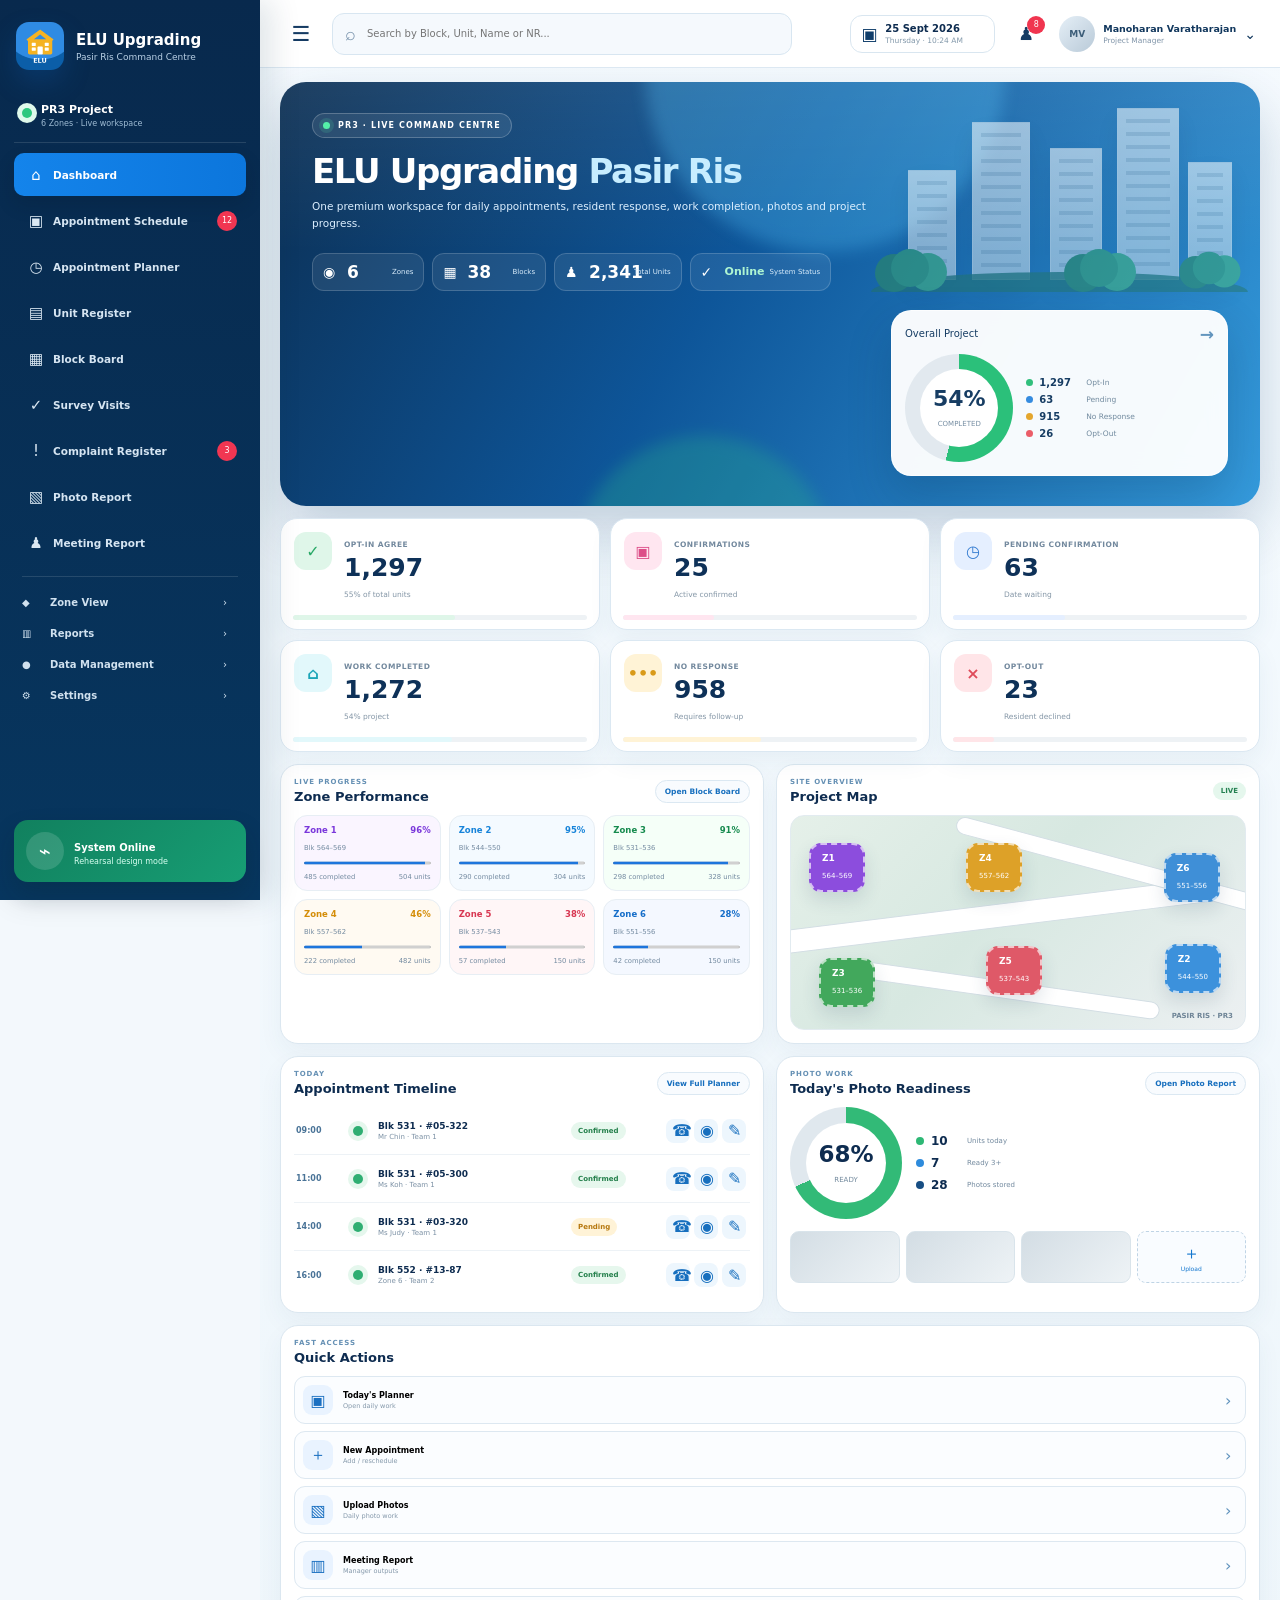
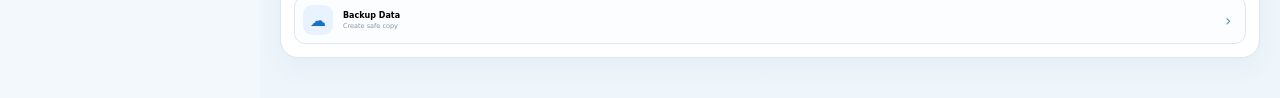
==== commit 9e36755a: "Add files via upload" ====
--- a/index.html
+++ b/index.html
@@ -7,10 +7,10 @@
   <meta name="mobile-web-app-capable" content="yes">
   <meta name="apple-mobile-web-app-capable" content="yes">
   <meta name="apple-mobile-web-app-title" content="ELU Upgrading">
-  <title>ELU Upgrading — Rehearsal V4</title>
+  <title>ELU Upgrading — Rehearsal V5</title>
   <link rel="manifest" href="manifest.webmanifest">
   <link rel="apple-touch-icon" href="icon-192.png">
-  <link rel="stylesheet" href="styles.css?v=rehearsal4">
+  <link rel="stylesheet" href="styles.css?v=rehearsal5">
 </head>
 <body>
   <div class="app-shell">
@@ -53,98 +53,133 @@
       </header>
 
       <section class="view active" id="view-dashboard">
-        <div class="v4-hero">
-          <div class="v4-hero-copy">
-            <span class="v4-kicker">PR3 COMMAND CENTRE</span>
-            <h1>ELU Upgrading – Pasir Ris</h1>
-            <p>Survey, appointments, unit status, photos and progress — complete view across all 6 zones.</p>
-            <div class="v4-project-pills">
-              <span><i>▣</i><strong>6</strong> Zones</span>
-              <span><i>▦</i><strong>38</strong> Blocks</span>
-              <span><i>♟</i><strong>2,341</strong> Units</span>
-            </div>
-          </div>
-          <div class="v4-estate-scene" aria-hidden="true">
-            <div class="v4-building b1"></div><div class="v4-building b2"></div><div class="v4-building b3"></div><div class="v4-building b4"></div>
-            <div class="v4-tree t1"></div><div class="v4-tree t2"></div><div class="v4-tree t3"></div>
-          </div>
-          <div class="v4-overall-card">
-            <div class="v4-overall-head"><strong>Overall Progress</strong><span>→</span></div>
-            <div class="v4-overall-body">
-              <div class="v4-progress-ring"><div><strong>54%</strong></div></div>
-              <div class="v4-overall-list">
-                <div><b>1,297</b><span>Opt-in</span></div>
-                <div><b>63</b><span>Pending</span></div>
-                <div><b>915</b><span>No Response</span></div>
-                <div><b>26</b><span>Opt-out</span></div>
-              </div>
-            </div>
-          </div>
-        </div>
-
-        <div class="v4-kpis">
-          <article class="v4-kpi k-green"><span>✓</span><div><strong>1,297</strong><b>Opt-in / Agree</b><small>55% of total units</small></div><i style="--w:55%"></i></article>
-          <article class="v4-kpi k-pink"><span>▣</span><div><strong>25</strong><b>Confirmations</b><small>Active appointments</small></div><i style="--w:26%"></i></article>
-          <article class="v4-kpi k-blue"><span>◷</span><div><strong>63</strong><b>Pending Confirmation</b><small>Date waiting</small></div><i style="--w:32%"></i></article>
-          <article class="v4-kpi k-cyan"><span>▣</span><div><strong>1,272</strong><b>Work Completed</b><small>54% of project</small></div><i style="--w:54%"></i></article>
-          <article class="v4-kpi k-amber"><span>•••</span><div><strong>958</strong><b>No Response</b><small>Requires follow-up</small></div><i style="--w:48%"></i></article>
-          <article class="v4-kpi k-red"><span>×</span><div><strong>23</strong><b>Opt-out</b><small>Resident declined</small></div><i style="--w:14%"></i></article>
-        </div>
-
-        <div class="v4-middle-grid">
-          <article class="v4-card v4-zone-card">
-            <div class="v4-card-head"><div><span>▥</span><h3>Zone Progress Overview</h3></div><button>View All Zones →</button></div>
-            <div class="v4-zone-cards">
-              <div class="z-card z1"><div><b>● Zone 1</b><strong>96%</strong></div><small>Blk 564 – 569</small><progress value="96" max="100"></progress><em>485 / 504 units completed</em></div>
-              <div class="z-card z2"><div><b>● Zone 2</b><strong>95%</strong></div><small>Blk 544 – 550</small><progress value="95" max="100"></progress><em>290 / 304 units completed</em></div>
-              <div class="z-card z3"><div><b>● Zone 3</b><strong>91%</strong></div><small>Blk 531 – 536</small><progress value="91" max="100"></progress><em>298 / 328 units completed</em></div>
-              <div class="z-card z4"><div><b>● Zone 4</b><strong>0%</strong></div><small>Blk 557 – 562</small><progress value="0" max="100"></progress><em>0 / 482 units completed</em></div>
-              <div class="z-card z5"><div><b>● Zone 5</b><strong>10%</strong></div><small>Blk 537 – 543</small><progress value="10" max="100"></progress><em>48 / 484 units completed</em></div>
-              <div class="z-card z6"><div><b>● Zone 6</b><strong>12%</strong></div><small>Blk 551 – 556</small><progress value="12" max="100"></progress><em>67 / 556 units completed</em></div>
-            </div>
-          </article>
-          <article class="v4-card v4-map-card">
-            <div class="v4-card-head"><div><span>▦</span><h3>Project Map – 6 Zones</h3></div><button data-go="blocks">View Blocks →</button></div>
-            <div class="v4-map">
-              <div class="map-road r1"></div><div class="map-road r2"></div><div class="map-road r3"></div>
-              <div class="map-zone mz1">Z1 564–569</div><div class="map-zone mz2">Z2 544–550</div><div class="map-zone mz3">Z3 531–536</div><div class="map-zone mz4">Z4 557–562</div><div class="map-zone mz5">Z5 537–543</div><div class="map-zone mz6">Z6 551–556</div>
-              <div class="map-label">PASIR RIS · PR3</div>
-            </div>
-          </article>
-        </div>
-
-        <div class="v4-bottom-grid">
-          <article class="v4-card v4-appointments-card">
-            <div class="v4-card-head"><div><span>▣</span><h3>Today's Appointments</h3></div><button data-go="planner">View Full Schedule →</button></div>
-            <div class="v4-appt-table">
-              <div class="v4-appt-row head"><span>Time</span><span>Zone</span><span>Block / Unit</span><span>Resident / Team</span><span>Status</span><span>Actions</span></div>
-              <div class="v4-appt-row"><span>9am–11am</span><span>Z3</span><span><b>Blk 531 · #05-322</b></span><span>Mr Chin · Team 1</span><span class="v4-status ok">Confirmed</span><span class="v4-actions"><button>☎</button><button>◉</button><button>✎</button></span></div>
-              <div class="v4-appt-row"><span>11am–1pm</span><span>Z3</span><span><b>Blk 531 · #05-300</b></span><span>Ms Koh · Team 1</span><span class="v4-status ok">Confirmed</span><span class="v4-actions"><button>☎</button><button>◉</button><button>✎</button></span></div>
-              <div class="v4-appt-row"><span>2pm–4pm</span><span>Z3</span><span><b>Blk 531 · #03-320</b></span><span>Ms Judy · Team 1</span><span class="v4-status wait">Pending</span><span class="v4-actions"><button>☎</button><button>◉</button><button>✎</button></span></div>
-              <div class="v4-appt-row"><span>4pm–6pm</span><span>Z6</span><span><b>Blk 552 · #13-87</b></span><span>Team 2</span><span class="v4-status ok">Confirmed</span><span class="v4-actions"><button>☎</button><button>◉</button><button>✎</button></span></div>
-            </div>
-          </article>
-          <article class="v4-card v4-photo-card">
-            <div class="v4-card-head"><div><span>▧</span><h3>Photo Workflow Today</h3></div><button data-go="photos">Open →</button></div>
-            <div class="v4-photo-main">
-              <div class="v4-photo-ring"><div><strong>68%</strong><span>READY</span></div></div>
-              <div class="v4-photo-numbers">
-                <div><i class="c1"></i><b>10</b><span>Units today</span></div><div><i class="c2"></i><b>7</b><span>Ready 3+</span></div><div><i class="c3"></i><b>28</b><span>Photos stored</span></div>
-              </div>
-            </div>
-            <div class="v4-thumbs"><div></div><div></div><div></div><div></div><button>＋<small>Upload</small></button></div>
-          </article>
-          <article class="v4-card v4-quick-card">
-            <div class="v4-card-head"><div><span>⚡</span><h3>Quick Actions</h3></div></div>
-            <div class="v4-quick-list">
-              <button data-go="planner"><span>▣</span><div><b>Today's Planner</b><small>View today's appointments</small></div></button>
-              <button data-go="appointments"><span>＋</span><div><b>New Appointment</b><small>Add or reschedule</small></div></button>
-              <button data-go="photos"><span>▧</span><div><b>Upload Photos</b><small>Open photo register</small></div></button>
-              <button data-go="reports"><span>▥</span><div><b>Manager Report</b><small>Meeting outputs</small></div></button>
-              <button><span>☁</span><div><b>Backup Data</b><small>Create latest backup</small></div></button>
-              <button><span>🔒</span><div><b>Lock Application</b><small>Secure this app</small></div></button>
-            </div>
-          </article>
+        <div class="v5-dashboard-shell">
+
+          <section class="v5-command-hero">
+            <div class="v5-hero-glow g1"></div>
+            <div class="v5-hero-glow g2"></div>
+
+            <div class="v5-hero-left">
+              <div class="v5-command-chip"><span></span> PR3 · LIVE COMMAND CENTRE</div>
+              <h1>ELU Upgrading <em>Pasir Ris</em></h1>
+              <p>One premium workspace for daily appointments, resident response, work completion, photos and project progress.</p>
+
+              <div class="v5-hero-pill-row">
+                <div><span>◉</span><b>6</b><small>Zones</small></div>
+                <div><span>▦</span><b>38</b><small>Blocks</small></div>
+                <div><span>♟</span><b>2,341</b><small>Total Units</small></div>
+                <div class="ok"><span>✓</span><b>Online</b><small>System Status</small></div>
+              </div>
+            </div>
+
+            <div class="v5-hero-mid">
+              <div class="v5-estate">
+                <div class="tower t1"></div><div class="tower t2"></div><div class="tower t3"></div><div class="tower t4"></div><div class="tower t5"></div>
+                <div class="ground"></div>
+                <div class="tree tr1"></div><div class="tree tr2"></div><div class="tree tr3"></div>
+              </div>
+            </div>
+
+            <div class="v5-hero-right">
+              <div class="v5-progress-card">
+                <div class="v5-progress-title"><span>Overall Project</span><b>→</b></div>
+                <div class="v5-progress-main">
+                  <div class="v5-ring"><div><strong>54%</strong><small>COMPLETED</small></div></div>
+                  <div class="v5-progress-list">
+                    <div><i class="green"></i><b>1,297</b><span>Opt-In</span></div>
+                    <div><i class="blue"></i><b>63</b><span>Pending</span></div>
+                    <div><i class="amber"></i><b>915</b><span>No Response</span></div>
+                    <div><i class="red"></i><b>26</b><span>Opt-Out</span></div>
+                  </div>
+                </div>
+              </div>
+            </div>
+          </section>
+
+          <section class="v5-kpi-grid">
+            <article class="v5-kpi green"><div class="icon">✓</div><div class="copy"><span>OPT-IN AGREE</span><strong>1,297</strong><small>55% of total units</small></div><div class="spark"><i style="width:55%"></i></div></article>
+            <article class="v5-kpi pink"><div class="icon">▣</div><div class="copy"><span>CONFIRMATIONS</span><strong>25</strong><small>Active confirmed</small></div><div class="spark"><i style="width:31%"></i></div></article>
+            <article class="v5-kpi blue"><div class="icon">◷</div><div class="copy"><span>PENDING CONFIRMATION</span><strong>63</strong><small>Date waiting</small></div><div class="spark"><i style="width:38%"></i></div></article>
+            <article class="v5-kpi cyan"><div class="icon">⌂</div><div class="copy"><span>WORK COMPLETED</span><strong>1,272</strong><small>54% project</small></div><div class="spark"><i style="width:54%"></i></div></article>
+            <article class="v5-kpi amber"><div class="icon">•••</div><div class="copy"><span>NO RESPONSE</span><strong>958</strong><small>Requires follow-up</small></div><div class="spark"><i style="width:47%"></i></div></article>
+            <article class="v5-kpi red"><div class="icon">×</div><div class="copy"><span>OPT-OUT</span><strong>23</strong><small>Resident declined</small></div><div class="spark"><i style="width:14%"></i></div></article>
+          </section>
+
+          <section class="v5-main-grid">
+            <article class="v5-panel v5-zone-panel">
+              <div class="v5-panel-head">
+                <div><span class="v5-mini-label">LIVE PROGRESS</span><h3>Zone Performance</h3></div>
+                <button data-go="blocks">Open Block Board</button>
+              </div>
+              <div class="v5-zone-grid">
+                <div class="v5-zone z1"><header><b>Zone 1</b><strong>96%</strong></header><small>Blk 564–569</small><progress max="100" value="96"></progress><footer><span>485 completed</span><em>504 units</em></footer></div>
+                <div class="v5-zone z2"><header><b>Zone 2</b><strong>95%</strong></header><small>Blk 544–550</small><progress max="100" value="95"></progress><footer><span>290 completed</span><em>304 units</em></footer></div>
+                <div class="v5-zone z3"><header><b>Zone 3</b><strong>91%</strong></header><small>Blk 531–536</small><progress max="100" value="91"></progress><footer><span>298 completed</span><em>328 units</em></footer></div>
+                <div class="v5-zone z4"><header><b>Zone 4</b><strong>46%</strong></header><small>Blk 557–562</small><progress max="100" value="46"></progress><footer><span>222 completed</span><em>482 units</em></footer></div>
+                <div class="v5-zone z5"><header><b>Zone 5</b><strong>38%</strong></header><small>Blk 537–543</small><progress max="100" value="38"></progress><footer><span>57 completed</span><em>150 units</em></footer></div>
+                <div class="v5-zone z6"><header><b>Zone 6</b><strong>28%</strong></header><small>Blk 551–556</small><progress max="100" value="28"></progress><footer><span>42 completed</span><em>150 units</em></footer></div>
+              </div>
+            </article>
+
+            <article class="v5-panel v5-map-panel">
+              <div class="v5-panel-head">
+                <div><span class="v5-mini-label">SITE OVERVIEW</span><h3>Project Map</h3></div>
+                <span class="v5-live">LIVE</span>
+              </div>
+              <div class="v5-map">
+                <div class="road a"></div><div class="road b"></div><div class="road c"></div>
+                <div class="zone-box zb1"><b>Z1</b><span>564–569</span></div>
+                <div class="zone-box zb2"><b>Z2</b><span>544–550</span></div>
+                <div class="zone-box zb3"><b>Z3</b><span>531–536</span></div>
+                <div class="zone-box zb4"><b>Z4</b><span>557–562</span></div>
+                <div class="zone-box zb5"><b>Z5</b><span>537–543</span></div>
+                <div class="zone-box zb6"><b>Z6</b><span>551–556</span></div>
+                <div class="map-caption">PASIR RIS · PR3</div>
+              </div>
+            </article>
+
+            <article class="v5-panel v5-today-panel">
+              <div class="v5-panel-head">
+                <div><span class="v5-mini-label">TODAY</span><h3>Appointment Timeline</h3></div>
+                <button data-go="planner">View Full Planner</button>
+              </div>
+              <div class="v5-timeline">
+                <div class="v5-time-row"><span class="time">09:00</span><i></i><div class="appt"><strong>Blk 531 · #05-322</strong><small>Mr Chin · Team 1</small></div><span class="tag ok">Confirmed</span><div class="actions"><button>☎</button><button>◉</button><button>✎</button></div></div>
+                <div class="v5-time-row"><span class="time">11:00</span><i></i><div class="appt"><strong>Blk 531 · #05-300</strong><small>Ms Koh · Team 1</small></div><span class="tag ok">Confirmed</span><div class="actions"><button>☎</button><button>◉</button><button>✎</button></div></div>
+                <div class="v5-time-row"><span class="time">14:00</span><i></i><div class="appt"><strong>Blk 531 · #03-320</strong><small>Ms Judy · Team 1</small></div><span class="tag wait">Pending</span><div class="actions"><button>☎</button><button>◉</button><button>✎</button></div></div>
+                <div class="v5-time-row"><span class="time">16:00</span><i></i><div class="appt"><strong>Blk 552 · #13-87</strong><small>Zone 6 · Team 2</small></div><span class="tag ok">Confirmed</span><div class="actions"><button>☎</button><button>◉</button><button>✎</button></div></div>
+              </div>
+            </article>
+
+            <article class="v5-panel v5-photo-panel">
+              <div class="v5-panel-head">
+                <div><span class="v5-mini-label">PHOTO WORK</span><h3>Today's Photo Readiness</h3></div>
+                <button data-go="photos">Open Photo Report</button>
+              </div>
+              <div class="v5-photo-wrap">
+                <div class="v5-photo-ring"><div><strong>68%</strong><small>READY</small></div></div>
+                <div class="v5-photo-stats">
+                  <div><span class="dot green"></span><b>10</b><small>Units today</small></div>
+                  <div><span class="dot blue"></span><b>7</b><small>Ready 3+</small></div>
+                  <div><span class="dot navy"></span><b>28</b><small>Photos stored</small></div>
+                </div>
+              </div>
+              <div class="v5-thumb-row"><div></div><div></div><div></div><button>＋<small>Upload</small></button></div>
+            </article>
+
+            <article class="v5-panel v5-quick-panel">
+              <div class="v5-panel-head">
+                <div><span class="v5-mini-label">FAST ACCESS</span><h3>Quick Actions</h3></div>
+              </div>
+              <div class="v5-quick-actions">
+                <button data-go="planner"><span>▣</span><div><b>Today's Planner</b><small>Open daily work</small></div><i>›</i></button>
+                <button data-go="appointments"><span>＋</span><div><b>New Appointment</b><small>Add / reschedule</small></div><i>›</i></button>
+                <button data-go="photos"><span>▧</span><div><b>Upload Photos</b><small>Daily photo work</small></div><i>›</i></button>
+                <button data-go="reports"><span>▥</span><div><b>Meeting Report</b><small>Manager outputs</small></div><i>›</i></button>
+                <button><span>☁</span><div><b>Backup Data</b><small>Create safe copy</small></div><i>›</i></button>
+              </div>
+            </article>
+          </section>
         </div>
       </section>
 
@@ -336,6 +371,6 @@
     </div>
   </div>
 
-  <script src="ui-v3.js?v=rehearsal4"></script>
+  <script src="ui-v3.js?v=rehearsal5"></script>
 </body>
 </html>
--- a/styles.css
+++ b/styles.css
@@ -26,3 +26,82 @@
 #view-dashboard + #view-appointments{margin-top:14px}
 @media(max-width:1350px){.v4-kpis{grid-template-columns:repeat(3,1fr)}.v4-middle-grid{grid-template-columns:1fr}.v4-bottom-grid{grid-template-columns:1.2fr .8fr}.v4-quick-card{grid-column:1/3}.v4-estate-scene{right:200px;opacity:.65}}
 @media(max-width:980px){.v4-sidebar{width:220px}.main{margin-left:220px}.v4-search{min-width:220px}.v4-profile div{display:none}.v4-overall-card{position:relative;right:auto;top:auto;width:250px;margin-top:18px}.v4-hero{padding-bottom:18px}.v4-estate-scene{opacity:.25}.v4-kpis{grid-template-columns:repeat(2,1fr)}.v4-bottom-grid{grid-template-columns:1fr}.v4-quick-card{grid-column:auto}.v4-appt-row{grid-template-columns:70px 40px 1fr 90px}.v4-appt-row span:nth-child(4),.v4-appt-row span:nth-child(6){display:none}}
+
+
+/* =========================================================
+   REHEARSAL V5 · MASS COMMAND CENTRE
+   ========================================================= */
+.v5-dashboard-shell{padding-top:14px}
+.v5-command-hero{
+  position:relative;
+  overflow:hidden;
+  min-height:250px;
+  border-radius:26px;
+  padding:30px 32px;
+  display:grid;
+  grid-template-columns:1.25fr .85fr .72fr;
+  align-items:center;
+  gap:18px;
+  background:
+    linear-gradient(120deg,rgba(7,43,80,.98) 0%,rgba(9,82,151,.98) 45%,rgba(45,151,219,.96) 100%);
+  box-shadow:0 24px 55px rgba(11,55,99,.22);
+  color:#fff;
+}
+.v5-command-hero:after{
+  content:"";
+  position:absolute;inset:0;
+  background:linear-gradient(180deg,rgba(255,255,255,.08),transparent 40%);
+  pointer-events:none
+}
+.v5-hero-glow{position:absolute;border-radius:50%;filter:blur(8px);opacity:.28}
+.v5-hero-glow.g1{width:360px;height:360px;background:#55c8ff;right:26%;top:-190px}
+.v5-hero-glow.g2{width:260px;height:260px;background:#2bb98a;left:30%;bottom:-190px}
+.v5-hero-left,.v5-hero-mid,.v5-hero-right{position:relative;z-index:2}
+.v5-command-chip{display:inline-flex;align-items:center;gap:8px;padding:7px 10px;border:1px solid rgba(255,255,255,.22);border-radius:999px;background:rgba(255,255,255,.08);font-size:8px;font-weight:900;letter-spacing:.14em}
+.v5-command-chip span{width:7px;height:7px;border-radius:50%;background:#54f0a8;box-shadow:0 0 0 4px rgba(84,240,168,.14)}
+.v5-hero-left h1{font-size:34px;letter-spacing:-.04em;margin:13px 0 7px}
+.v5-hero-left h1 em{font-style:normal;color:#c7edff}
+.v5-hero-left p{margin:0;max-width:650px;color:#dcefff;font-size:10.5px;line-height:1.55}
+.v5-hero-pill-row{display:flex;gap:8px;flex-wrap:wrap;margin-top:22px}
+.v5-hero-pill-row>div{display:grid;grid-template-columns:24px 45px 1fr;align-items:center;min-width:112px;padding:8px 10px;border:1px solid rgba(255,255,255,.17);border-radius:12px;background:rgba(255,255,255,.08)}
+.v5-hero-pill-row span{font-size:14px}.v5-hero-pill-row b{font-size:17px}.v5-hero-pill-row small{font-size:7px;color:#d8ecfb}.v5-hero-pill-row .ok b{font-size:11px;color:#aef5d2}
+.v5-estate{position:relative;height:180px}.v5-estate .tower{position:absolute;bottom:12px;background:linear-gradient(180deg,#fbfeff,#cbdde9);border:1px solid rgba(255,255,255,.55);box-shadow:0 12px 25px rgba(4,31,58,.12)}.v5-estate .tower:before{content:"";position:absolute;inset:10px 8px;background:repeating-linear-gradient(180deg,rgba(60,95,120,.2) 0 4px,transparent 4px 13px)}
+.v5-estate .t1{left:5%;width:48px;height:110px}.v5-estate .t2{left:24%;width:58px;height:158px}.v5-estate .t3{left:47%;width:52px;height:132px}.v5-estate .t4{left:67%;width:62px;height:172px}.v5-estate .t5{left:88%;width:44px;height:118px}
+.v5-estate .ground{position:absolute;left:-20px;right:-20px;bottom:0;height:20px;background:#24735d;border-radius:50% 50% 0 0/100% 100% 0 0;opacity:.8}
+.v5-estate .tree{position:absolute;bottom:5px;width:38px;height:38px;border-radius:50%;background:#39a56d;box-shadow:18px 4px 0 #47b97c,-16px 5px 0 #2e8d5e}.v5-estate .tr1{left:0}.v5-estate .tr2{left:56%}.v5-estate .tr3{right:0;transform:scale(.85)}
+.v5-progress-card{background:rgba(255,255,255,.96);color:#173d63;border-radius:20px;padding:13px;border:1px solid rgba(255,255,255,.7);box-shadow:0 20px 45px rgba(5,39,72,.2);backdrop-filter:blur(10px)}
+.v5-progress-title{display:flex;justify-content:space-between;align-items:center;font-size:10px}.v5-progress-title b{font-size:17px;color:#6295bd}
+.v5-progress-main{display:flex;gap:13px;align-items:center;margin-top:10px}
+.v5-ring{width:108px;height:108px;border-radius:50%;display:grid;place-items:center;background:conic-gradient(#2bc07a 0 54%,#e2e9ef 54%)}.v5-ring:before{content:"";position:absolute;width:78px;height:78px;border-radius:50%;background:#fff}.v5-ring div{position:relative;text-align:center}.v5-ring strong{display:block;font-size:22px}.v5-ring small{font-size:7px;color:#758da2}
+.v5-progress-list{display:grid;gap:6px;flex:1}.v5-progress-list>div{display:grid;grid-template-columns:8px 42px 1fr;gap:5px;align-items:center}.v5-progress-list i{width:7px;height:7px;border-radius:50%}.v5-progress-list i.green{background:#31bf7c}.v5-progress-list i.blue{background:#358bdf}.v5-progress-list i.amber{background:#e4a62d}.v5-progress-list i.red{background:#eb5d68}.v5-progress-list b{font-size:10px}.v5-progress-list span{font-size:7.5px;color:#71899e}
+
+.v5-kpi-grid{display:grid;grid-template-columns:repeat(6,1fr);gap:10px;margin-top:12px}
+.v5-kpi{position:relative;overflow:hidden;background:#fff;border:1px solid #dbe8f2;border-radius:17px;padding:13px;display:grid;grid-template-columns:40px 1fr;gap:10px;min-height:112px;box-shadow:0 10px 25px rgba(35,78,117,.06)}
+.v5-kpi .icon{width:38px;height:38px;border-radius:12px;display:grid;place-items:center;background:#eef6fc;font-weight:900}
+.v5-kpi .copy span{font-size:7.5px;font-weight:900;letter-spacing:.06em;color:#73899e}.v5-kpi .copy strong{display:block;font-size:25px;line-height:1;margin:4px 0 2px;color:#0e3158}.v5-kpi .copy small{font-size:7.5px;color:#8496a6}
+.v5-kpi .spark{position:absolute;left:12px;right:12px;bottom:9px;height:5px;background:#eef2f5;border-radius:999px;overflow:hidden}.v5-kpi .spark i{display:block;height:100%;border-radius:999px}
+.v5-kpi.green .spark i,.v5-kpi.green .icon{background:#dff6e9;color:#28a866}.v5-kpi.pink .spark i,.v5-kpi.pink .icon{background:#ffe6f0;color:#dd4e88}.v5-kpi.blue .spark i,.v5-kpi.blue .icon{background:#e5efff;color:#327ad0}.v5-kpi.cyan .spark i,.v5-kpi.cyan .icon{background:#e2f8fb;color:#1ca5b7}.v5-kpi.amber .spark i,.v5-kpi.amber .icon{background:#fff3d6;color:#d99a18}.v5-kpi.red .spark i,.v5-kpi.red .icon{background:#ffe5e8;color:#df4b5a}
+
+.v5-main-grid{display:grid;grid-template-columns:1.35fr .85fr .62fr;gap:12px;margin-top:12px}
+.v5-panel{background:#fff;border:1px solid #dbe7f0;border-radius:18px;padding:13px;box-shadow:0 10px 25px rgba(41,80,114,.05)}
+.v5-panel-head{display:flex;justify-content:space-between;gap:10px;align-items:center;margin-bottom:11px}.v5-mini-label{display:block;font-size:7px;font-weight:900;letter-spacing:.13em;color:#6590b4}.v5-panel-head h3{font-size:13px;margin:3px 0 0}.v5-panel-head button{border:1px solid #dbe8f2;background:#f8fbfe;color:#176fbe;border-radius:999px;padding:6px 9px;font-size:7.5px;font-weight:850}.v5-live{font-size:7px;background:#e5f7ed;color:#238050;border-radius:999px;padding:5px 8px;font-weight:850}
+.v5-zone-panel{grid-column:1/2}.v5-map-panel{grid-column:2/4}.v5-today-panel{grid-column:1/2}.v5-photo-panel{grid-column:2/3}.v5-quick-panel{grid-column:3/4}
+.v5-zone-grid{display:grid;grid-template-columns:repeat(3,1fr);gap:8px}.v5-zone{border-radius:13px;padding:9px;border:1px solid #e7eef4;background:#f9fbfd}.v5-zone header,.v5-zone footer{display:flex;justify-content:space-between;gap:8px}.v5-zone header b,.v5-zone header strong{font-size:8.5px}.v5-zone small,.v5-zone footer span,.v5-zone footer em{font-size:6.8px;color:#738aa0;font-style:normal}.v5-zone progress{width:100%;height:6px;margin:6px 0}
+.v5-zone.z1{background:#faf5ff}.v5-zone.z2{background:#f4faff}.v5-zone.z3{background:#f5fff8}.v5-zone.z4{background:#fffaf2}.v5-zone.z5{background:#fff6f7}.v5-zone.z6{background:#f4f8ff}
+
+.v5-map{position:relative;min-height:215px;border-radius:14px;overflow:hidden;background:linear-gradient(135deg,#e5f0e9,#d7e8e1 45%,#ecf0f2);border:1px solid #e2ebf0}.v5-map .road{position:absolute;background:#fff;border:1px solid #d3dee4;border-radius:999px}.v5-map .road.a{width:480px;height:24px;left:-50px;top:90px;transform:rotate(-7deg)}.v5-map .road.b{width:320px;height:18px;left:160px;top:40px;transform:rotate(15deg)}.v5-map .road.c{width:310px;height:18px;left:60px;top:165px;transform:rotate(8deg)}
+.zone-box{position:absolute;border-radius:12px;color:#fff;padding:8px 11px;border:2px dashed rgba(255,255,255,.65);box-shadow:0 8px 18px rgba(42,74,99,.14)}.zone-box b{display:block;font-size:9px}.zone-box span{font-size:7px}.zb1{left:18px;top:27px;background:#8c4ddd}.zb2{right:24px;top:128px;background:#3c91dc}.zb3{left:28px;bottom:22px;background:#42a85c}.zb4{left:175px;top:27px;background:#dda128}.zb5{left:195px;bottom:34px;background:#df5968}.zb6{right:25px;top:37px;background:#3f8fd7}.map-caption{position:absolute;right:12px;bottom:9px;font-size:7px;color:#6e8496;font-weight:850}
+
+.v5-timeline{display:grid}.v5-time-row{display:grid;grid-template-columns:50px 18px 1fr 88px 82px;gap:7px;align-items:center;min-height:48px;border-bottom:1px solid #edf2f6;padding:4px 2px}.v5-time-row:last-child{border-bottom:0}.v5-time-row .time{font-size:8px;font-weight:850;color:#497397}.v5-time-row>i{width:10px;height:10px;border-radius:50%;background:#2fae72;box-shadow:0 0 0 5px #e5f7ed}.v5-time-row .appt strong{display:block;font-size:9px}.v5-time-row .appt small{display:block;color:#7b90a4;font-size:7px;margin-top:2px}.v5-time-row .tag{justify-self:start;padding:5px 7px;border-radius:999px;font-size:7px;font-weight:850}.v5-time-row .tag.ok{background:#e6f7ed;color:#25804c}.v5-time-row .tag.wait{background:#fff3d7;color:#b6780f}.v5-time-row .actions{display:flex;gap:4px}.v5-time-row .actions button{width:24px;height:24px;border:0;border-radius:8px;background:#edf6fd;color:#176fbe}
+
+.v5-photo-wrap{display:flex;gap:14px;align-items:center}.v5-photo-ring{width:112px;height:112px;border-radius:50%;display:grid;place-items:center;background:conic-gradient(#32ba77 0 68%,#e0e8ee 68%)}.v5-photo-ring:before{content:"";position:absolute;width:80px;height:80px;border-radius:50%;background:#fff}.v5-photo-ring div{position:relative;text-align:center}.v5-photo-ring strong{display:block;font-size:23px}.v5-photo-ring small{font-size:7px;color:#71889c}
+.v5-photo-stats{display:grid;gap:8px}.v5-photo-stats>div{display:grid;grid-template-columns:9px 30px 1fr;gap:6px;align-items:center}.v5-photo-stats .dot{width:8px;height:8px;border-radius:50%}.v5-photo-stats .dot.green{background:#2eb875}.v5-photo-stats .dot.blue{background:#2e8bdc}.v5-photo-stats .dot.navy{background:#174e83}.v5-photo-stats b{font-size:12px}.v5-photo-stats small{font-size:7px;color:#72899e}
+.v5-thumb-row{display:grid;grid-template-columns:repeat(4,1fr);gap:6px;margin-top:12px}.v5-thumb-row>div{height:52px;border-radius:9px;background:linear-gradient(135deg,#d3dde4,#eef3f6);border:1px solid #d9e4eb}.v5-thumb-row button{border:1px dashed #bfd4e5;background:#f9fcff;color:#1477cf;border-radius:9px;font-size:17px}.v5-thumb-row small{display:block;font-size:6px}
+.v5-quick-actions{display:grid;gap:7px}.v5-quick-actions button{display:grid;grid-template-columns:32px 1fr 12px;gap:8px;align-items:center;text-align:left;border:1px solid #dde8f1;background:#fbfdff;border-radius:11px;padding:8px}.v5-quick-actions button>span{width:30px;height:30px;border-radius:9px;background:#e9f3ff;color:#1b70c1;display:grid;place-items:center}.v5-quick-actions b{display:block;font-size:8px}.v5-quick-actions small{display:block;font-size:6.5px;color:#8498aa;margin-top:2px}.v5-quick-actions i{font-style:normal;color:#5d91bc}
+
+@media(max-width:1350px){
+  .v5-command-hero{grid-template-columns:1.25fr .75fr}.v5-hero-right{grid-column:2}.v5-hero-mid{opacity:.55}.v5-kpi-grid{grid-template-columns:repeat(3,1fr)}.v5-main-grid{grid-template-columns:1fr 1fr}.v5-zone-panel{grid-column:1}.v5-map-panel{grid-column:2}.v5-today-panel{grid-column:1}.v5-photo-panel{grid-column:2}.v5-quick-panel{grid-column:1/3}
+}
+@media(max-width:980px){
+  .v5-command-hero{grid-template-columns:1fr}.v5-hero-mid{display:none}.v5-hero-right{grid-column:auto}.v5-kpi-grid{grid-template-columns:repeat(2,1fr)}.v5-main-grid{grid-template-columns:1fr}.v5-zone-panel,.v5-map-panel,.v5-today-panel,.v5-photo-panel,.v5-quick-panel{grid-column:1}.v5-zone-grid{grid-template-columns:repeat(2,1fr)}
+}
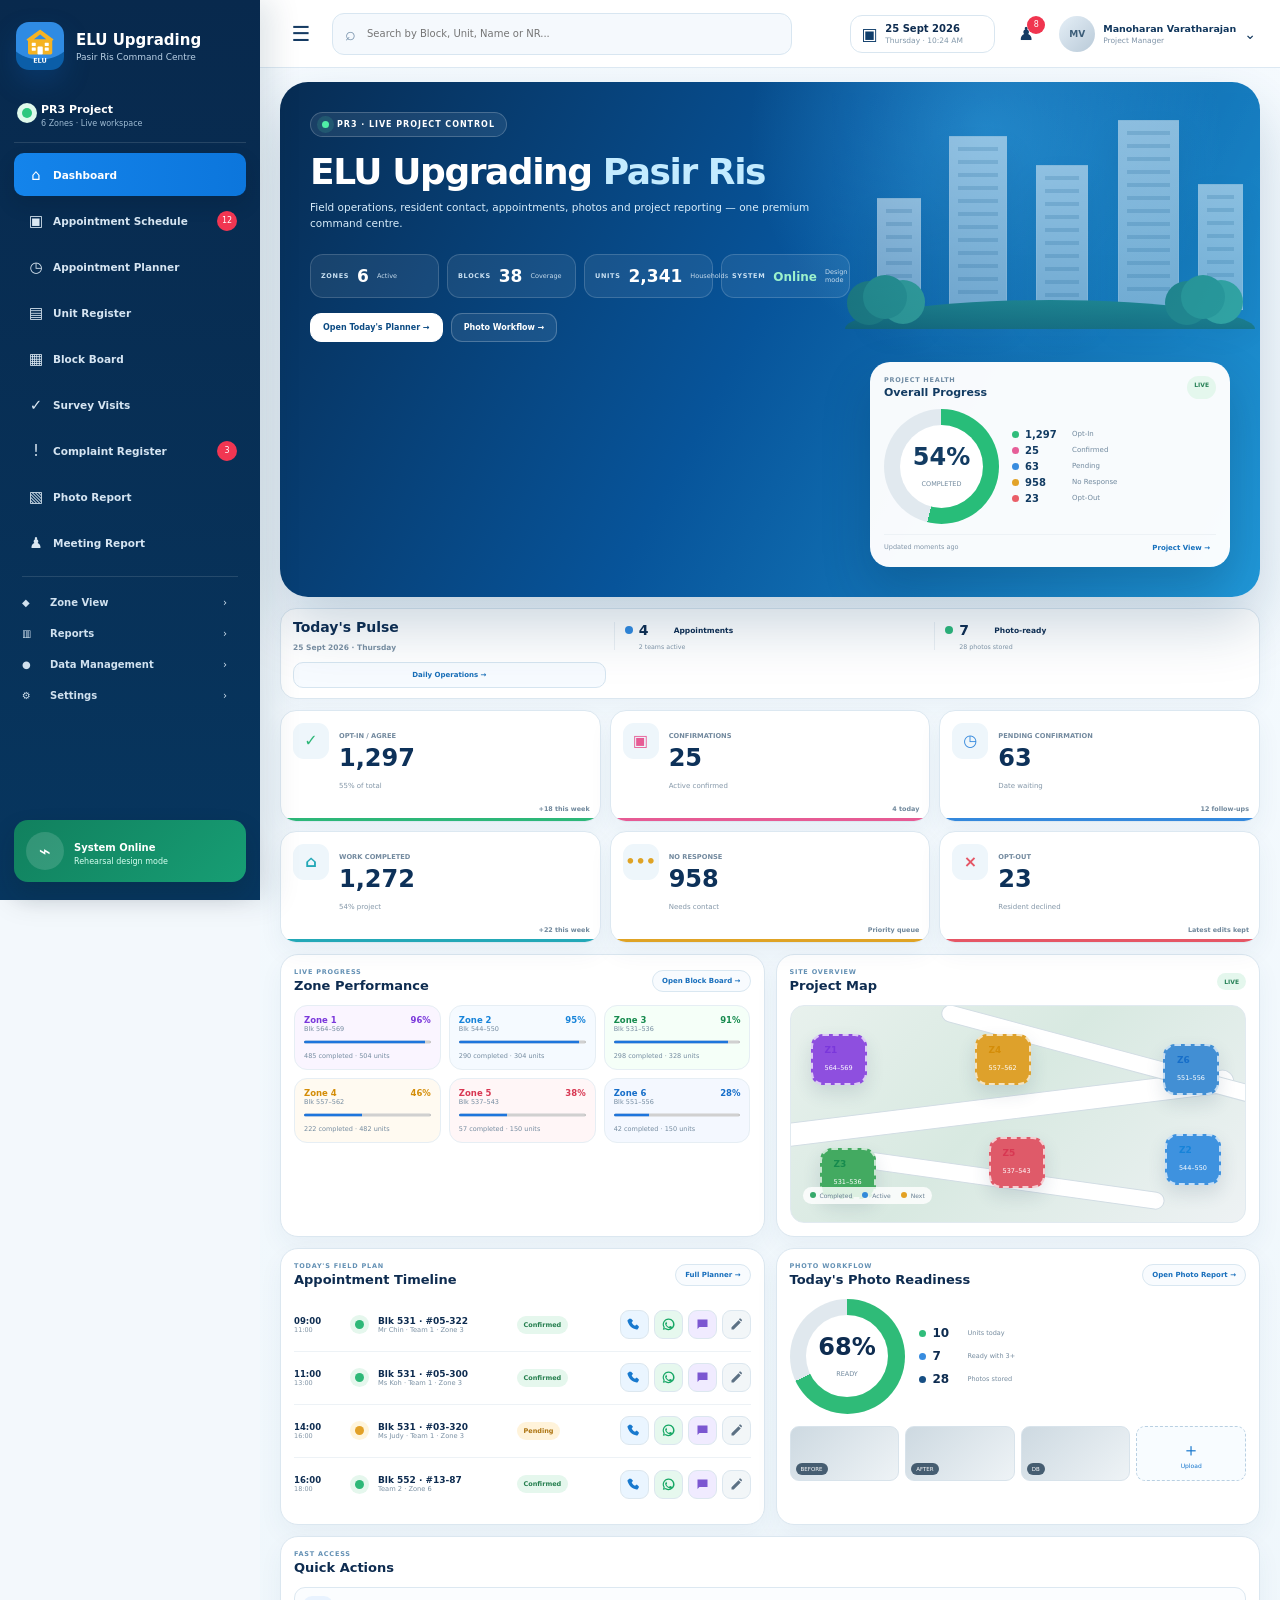
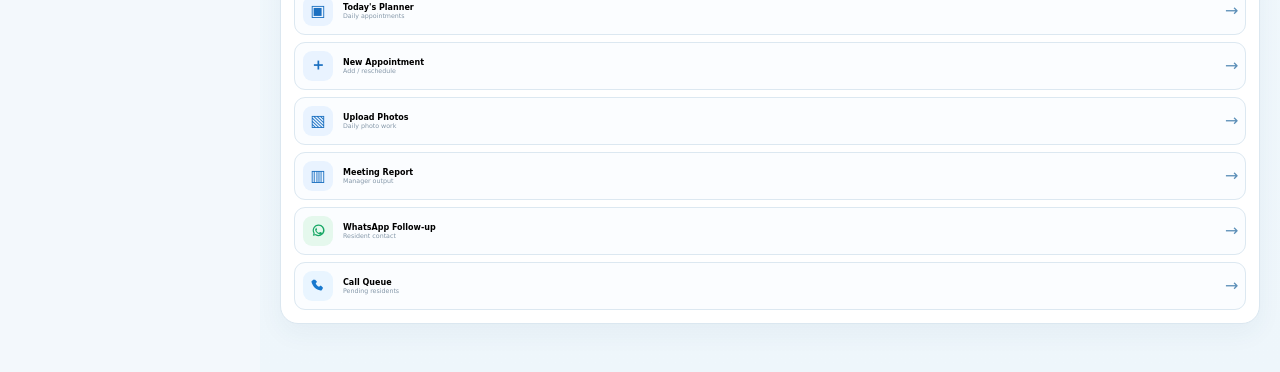
==== commit fa67d6e8: "Add files via upload" ====
--- a/index.html
+++ b/index.html
@@ -7,10 +7,10 @@
   <meta name="mobile-web-app-capable" content="yes">
   <meta name="apple-mobile-web-app-capable" content="yes">
   <meta name="apple-mobile-web-app-title" content="ELU Upgrading">
-  <title>ELU Upgrading — Rehearsal V5</title>
+  <title>ELU Upgrading — Rehearsal V6</title>
   <link rel="manifest" href="manifest.webmanifest">
   <link rel="apple-touch-icon" href="icon-192.png">
-  <link rel="stylesheet" href="styles.css?v=rehearsal5">
+  <link rel="stylesheet" href="styles.css?v=rehearsal6">
 </head>
 <body>
   <div class="app-shell">
@@ -53,132 +53,27 @@
       </header>
 
       <section class="view active" id="view-dashboard">
-        <div class="v5-dashboard-shell">
-
-          <section class="v5-command-hero">
-            <div class="v5-hero-glow g1"></div>
-            <div class="v5-hero-glow g2"></div>
-
-            <div class="v5-hero-left">
-              <div class="v5-command-chip"><span></span> PR3 · LIVE COMMAND CENTRE</div>
-              <h1>ELU Upgrading <em>Pasir Ris</em></h1>
-              <p>One premium workspace for daily appointments, resident response, work completion, photos and project progress.</p>
-
-              <div class="v5-hero-pill-row">
-                <div><span>◉</span><b>6</b><small>Zones</small></div>
-                <div><span>▦</span><b>38</b><small>Blocks</small></div>
-                <div><span>♟</span><b>2,341</b><small>Total Units</small></div>
-                <div class="ok"><span>✓</span><b>Online</b><small>System Status</small></div>
-              </div>
-            </div>
-
-            <div class="v5-hero-mid">
-              <div class="v5-estate">
-                <div class="tower t1"></div><div class="tower t2"></div><div class="tower t3"></div><div class="tower t4"></div><div class="tower t5"></div>
-                <div class="ground"></div>
-                <div class="tree tr1"></div><div class="tree tr2"></div><div class="tree tr3"></div>
-              </div>
-            </div>
-
-            <div class="v5-hero-right">
-              <div class="v5-progress-card">
-                <div class="v5-progress-title"><span>Overall Project</span><b>→</b></div>
-                <div class="v5-progress-main">
-                  <div class="v5-ring"><div><strong>54%</strong><small>COMPLETED</small></div></div>
-                  <div class="v5-progress-list">
-                    <div><i class="green"></i><b>1,297</b><span>Opt-In</span></div>
-                    <div><i class="blue"></i><b>63</b><span>Pending</span></div>
-                    <div><i class="amber"></i><b>915</b><span>No Response</span></div>
-                    <div><i class="red"></i><b>26</b><span>Opt-Out</span></div>
-                  </div>
-                </div>
-              </div>
-            </div>
+        <div class="v6dash">
+          <section class="v6hero">
+            <div class="hero-copy"><span class="live"><i></i> PR3 · LIVE PROJECT CONTROL</span><h1>ELU Upgrading <b>Pasir Ris</b></h1><p>Field operations, resident contact, appointments, photos and project reporting — one premium command centre.</p>
+              <div class="hero-stats"><div><small>ZONES</small><strong>6</strong><span>Active</span></div><div><small>BLOCKS</small><strong>38</strong><span>Coverage</span></div><div><small>UNITS</small><strong>2,341</strong><span>Households</span></div><div class="online"><small>SYSTEM</small><strong>Online</strong><span>Design mode</span></div></div>
+              <div class="hero-actions"><button data-go="planner">Open Today's Planner <b>→</b></button><button data-go="photos">Photo Workflow <b>→</b></button></div>
+            </div>
+            <div class="estate"><div class="tower a"></div><div class="tower b"></div><div class="tower c"></div><div class="tower d"></div><div class="tower e"></div><div class="ground"></div><div class="tree t1"></div><div class="tree t2"></div></div>
+            <div class="overall"><div class="oh"><div><small>PROJECT HEALTH</small><strong>Overall Progress</strong></div><span>LIVE</span></div><div class="ob"><div class="ring"><div><b>54%</b><small>COMPLETED</small></div></div><div class="olist"><div><i class="g"></i><b>1,297</b><span>Opt-In</span></div><div><i class="p"></i><b>25</b><span>Confirmed</span></div><div><i class="bl"></i><b>63</b><span>Pending</span></div><div><i class="a"></i><b>958</b><span>No Response</span></div><div><i class="r"></i><b>23</b><span>Opt-Out</span></div></div></div><div class="of"><span>Updated moments ago</span><button>Project View →</button></div></div>
           </section>
 
-          <section class="v5-kpi-grid">
-            <article class="v5-kpi green"><div class="icon">✓</div><div class="copy"><span>OPT-IN AGREE</span><strong>1,297</strong><small>55% of total units</small></div><div class="spark"><i style="width:55%"></i></div></article>
-            <article class="v5-kpi pink"><div class="icon">▣</div><div class="copy"><span>CONFIRMATIONS</span><strong>25</strong><small>Active confirmed</small></div><div class="spark"><i style="width:31%"></i></div></article>
-            <article class="v5-kpi blue"><div class="icon">◷</div><div class="copy"><span>PENDING CONFIRMATION</span><strong>63</strong><small>Date waiting</small></div><div class="spark"><i style="width:38%"></i></div></article>
-            <article class="v5-kpi cyan"><div class="icon">⌂</div><div class="copy"><span>WORK COMPLETED</span><strong>1,272</strong><small>54% project</small></div><div class="spark"><i style="width:54%"></i></div></article>
-            <article class="v5-kpi amber"><div class="icon">•••</div><div class="copy"><span>NO RESPONSE</span><strong>958</strong><small>Requires follow-up</small></div><div class="spark"><i style="width:47%"></i></div></article>
-            <article class="v5-kpi red"><div class="icon">×</div><div class="copy"><span>OPT-OUT</span><strong>23</strong><small>Resident declined</small></div><div class="spark"><i style="width:14%"></i></div></article>
-          </section>
-
-          <section class="v5-main-grid">
-            <article class="v5-panel v5-zone-panel">
-              <div class="v5-panel-head">
-                <div><span class="v5-mini-label">LIVE PROGRESS</span><h3>Zone Performance</h3></div>
-                <button data-go="blocks">Open Block Board</button>
-              </div>
-              <div class="v5-zone-grid">
-                <div class="v5-zone z1"><header><b>Zone 1</b><strong>96%</strong></header><small>Blk 564–569</small><progress max="100" value="96"></progress><footer><span>485 completed</span><em>504 units</em></footer></div>
-                <div class="v5-zone z2"><header><b>Zone 2</b><strong>95%</strong></header><small>Blk 544–550</small><progress max="100" value="95"></progress><footer><span>290 completed</span><em>304 units</em></footer></div>
-                <div class="v5-zone z3"><header><b>Zone 3</b><strong>91%</strong></header><small>Blk 531–536</small><progress max="100" value="91"></progress><footer><span>298 completed</span><em>328 units</em></footer></div>
-                <div class="v5-zone z4"><header><b>Zone 4</b><strong>46%</strong></header><small>Blk 557–562</small><progress max="100" value="46"></progress><footer><span>222 completed</span><em>482 units</em></footer></div>
-                <div class="v5-zone z5"><header><b>Zone 5</b><strong>38%</strong></header><small>Blk 537–543</small><progress max="100" value="38"></progress><footer><span>57 completed</span><em>150 units</em></footer></div>
-                <div class="v5-zone z6"><header><b>Zone 6</b><strong>28%</strong></header><small>Blk 551–556</small><progress max="100" value="28"></progress><footer><span>42 completed</span><em>150 units</em></footer></div>
-              </div>
-            </article>
-
-            <article class="v5-panel v5-map-panel">
-              <div class="v5-panel-head">
-                <div><span class="v5-mini-label">SITE OVERVIEW</span><h3>Project Map</h3></div>
-                <span class="v5-live">LIVE</span>
-              </div>
-              <div class="v5-map">
-                <div class="road a"></div><div class="road b"></div><div class="road c"></div>
-                <div class="zone-box zb1"><b>Z1</b><span>564–569</span></div>
-                <div class="zone-box zb2"><b>Z2</b><span>544–550</span></div>
-                <div class="zone-box zb3"><b>Z3</b><span>531–536</span></div>
-                <div class="zone-box zb4"><b>Z4</b><span>557–562</span></div>
-                <div class="zone-box zb5"><b>Z5</b><span>537–543</span></div>
-                <div class="zone-box zb6"><b>Z6</b><span>551–556</span></div>
-                <div class="map-caption">PASIR RIS · PR3</div>
-              </div>
-            </article>
-
-            <article class="v5-panel v5-today-panel">
-              <div class="v5-panel-head">
-                <div><span class="v5-mini-label">TODAY</span><h3>Appointment Timeline</h3></div>
-                <button data-go="planner">View Full Planner</button>
-              </div>
-              <div class="v5-timeline">
-                <div class="v5-time-row"><span class="time">09:00</span><i></i><div class="appt"><strong>Blk 531 · #05-322</strong><small>Mr Chin · Team 1</small></div><span class="tag ok">Confirmed</span><div class="actions"><button>☎</button><button>◉</button><button>✎</button></div></div>
-                <div class="v5-time-row"><span class="time">11:00</span><i></i><div class="appt"><strong>Blk 531 · #05-300</strong><small>Ms Koh · Team 1</small></div><span class="tag ok">Confirmed</span><div class="actions"><button>☎</button><button>◉</button><button>✎</button></div></div>
-                <div class="v5-time-row"><span class="time">14:00</span><i></i><div class="appt"><strong>Blk 531 · #03-320</strong><small>Ms Judy · Team 1</small></div><span class="tag wait">Pending</span><div class="actions"><button>☎</button><button>◉</button><button>✎</button></div></div>
-                <div class="v5-time-row"><span class="time">16:00</span><i></i><div class="appt"><strong>Blk 552 · #13-87</strong><small>Zone 6 · Team 2</small></div><span class="tag ok">Confirmed</span><div class="actions"><button>☎</button><button>◉</button><button>✎</button></div></div>
-              </div>
-            </article>
-
-            <article class="v5-panel v5-photo-panel">
-              <div class="v5-panel-head">
-                <div><span class="v5-mini-label">PHOTO WORK</span><h3>Today's Photo Readiness</h3></div>
-                <button data-go="photos">Open Photo Report</button>
-              </div>
-              <div class="v5-photo-wrap">
-                <div class="v5-photo-ring"><div><strong>68%</strong><small>READY</small></div></div>
-                <div class="v5-photo-stats">
-                  <div><span class="dot green"></span><b>10</b><small>Units today</small></div>
-                  <div><span class="dot blue"></span><b>7</b><small>Ready 3+</small></div>
-                  <div><span class="dot navy"></span><b>28</b><small>Photos stored</small></div>
-                </div>
-              </div>
-              <div class="v5-thumb-row"><div></div><div></div><div></div><button>＋<small>Upload</small></button></div>
-            </article>
-
-            <article class="v5-panel v5-quick-panel">
-              <div class="v5-panel-head">
-                <div><span class="v5-mini-label">FAST ACCESS</span><h3>Quick Actions</h3></div>
-              </div>
-              <div class="v5-quick-actions">
-                <button data-go="planner"><span>▣</span><div><b>Today's Planner</b><small>Open daily work</small></div><i>›</i></button>
-                <button data-go="appointments"><span>＋</span><div><b>New Appointment</b><small>Add / reschedule</small></div><i>›</i></button>
-                <button data-go="photos"><span>▧</span><div><b>Upload Photos</b><small>Daily photo work</small></div><i>›</i></button>
-                <button data-go="reports"><span>▥</span><div><b>Meeting Report</b><small>Manager outputs</small></div><i>›</i></button>
-                <button><span>☁</span><div><b>Backup Data</b><small>Create safe copy</small></div><i>›</i></button>
-              </div>
-            </article>
+          <section class="pulse"><div class="pulse-title"><b>Today's Pulse</b><span>25 Sept 2026 · Thursday</span></div><div><i class="blue"></i><b>4</b><span>Appointments</span><small>2 teams active</small></div><div><i class="green"></i><b>7</b><span>Photo-ready</span><small>28 photos stored</small></div><div><i class="amber"></i><b>12</b><span>Follow-ups</span><small>Resident contact</small></div><div><i class="red"></i><b>3</b><span>Complaints</span><small>Needs action</small></div><button data-go="appointments">Daily Operations →</button></section>
+
+          <section class="v6kpis"><article class="green"><i>✓</i><div><small>OPT-IN / AGREE</small><strong>1,297</strong><span>55% of total</span></div><b>+18 this week</b></article><article class="pink"><i>▣</i><div><small>CONFIRMATIONS</small><strong>25</strong><span>Active confirmed</span></div><b>4 today</b></article><article class="blue"><i>◷</i><div><small>PENDING CONFIRMATION</small><strong>63</strong><span>Date waiting</span></div><b>12 follow-ups</b></article><article class="cyan"><i>⌂</i><div><small>WORK COMPLETED</small><strong>1,272</strong><span>54% project</span></div><b>+22 this week</b></article><article class="amber"><i>•••</i><div><small>NO RESPONSE</small><strong>958</strong><span>Needs contact</span></div><b>Priority queue</b></article><article class="red"><i>×</i><div><small>OPT-OUT</small><strong>23</strong><span>Resident declined</span></div><b>Latest edits kept</b></article></section>
+
+          <section class="v6grid">
+            <article class="v6panel zones"><header><div><small>LIVE PROGRESS</small><h3>Zone Performance</h3></div><button data-go="blocks">Open Block Board →</button></header><div class="zonegrid"><div class="zone z1"><div><b>Zone 1</b><strong>96%</strong></div><small>Blk 564–569</small><progress value="96" max="100"></progress><span>485 completed · 504 units</span></div><div class="zone z2"><div><b>Zone 2</b><strong>95%</strong></div><small>Blk 544–550</small><progress value="95" max="100"></progress><span>290 completed · 304 units</span></div><div class="zone z3"><div><b>Zone 3</b><strong>91%</strong></div><small>Blk 531–536</small><progress value="91" max="100"></progress><span>298 completed · 328 units</span></div><div class="zone z4"><div><b>Zone 4</b><strong>46%</strong></div><small>Blk 557–562</small><progress value="46" max="100"></progress><span>222 completed · 482 units</span></div><div class="zone z5"><div><b>Zone 5</b><strong>38%</strong></div><small>Blk 537–543</small><progress value="38" max="100"></progress><span>57 completed · 150 units</span></div><div class="zone z6"><div><b>Zone 6</b><strong>28%</strong></div><small>Blk 551–556</small><progress value="28" max="100"></progress><span>42 completed · 150 units</span></div></div></article>
+            <article class="v6panel map"><header><div><small>SITE OVERVIEW</small><h3>Project Map</h3></div><span class="livebadge">LIVE</span></header><div class="mapbox"><div class="road r1"></div><div class="road r2"></div><div class="road r3"></div><div class="mz z1"><b>Z1</b><span>564–569</span></div><div class="mz z2"><b>Z2</b><span>544–550</span></div><div class="mz z3"><b>Z3</b><span>531–536</span></div><div class="mz z4"><b>Z4</b><span>557–562</span></div><div class="mz z5"><b>Z5</b><span>537–543</span></div><div class="mz z6"><b>Z6</b><span>551–556</span></div><div class="legend"><span><i class="done"></i>Completed</span><span><i class="work"></i>Active</span><span><i class="next"></i>Next</span></div></div></article>
+
+            <article class="v6panel appts"><header><div><small>TODAY'S FIELD PLAN</small><h3>Appointment Timeline</h3></div><button data-go="planner">Full Planner →</button></header><div class="v6-appt"><div class="tm"><b>09:00</b><span>11:00</span></div><i class="ok"></i><div class="resident"><strong>Blk 531 · #05-322</strong><small>Mr Chin · Team 1 · Zone 3</small></div><em class="confirmed">Confirmed</em><div class="v6-contact"><button class="call" data-demo-action="Call resident"><svg viewBox="0 0 24 24"><path d="M6.6 2.8l3 3-2.1 2.8c1.1 2.3 3 4.2 5.3 5.3l2.8-2.1 3 3c.5.5.6 1.2.2 1.8l-1.5 2.4c-.4.7-1.2 1-2 .8C8.2 19 2.6 13.4.8 6.3c-.2-.8.1-1.6.8-2L4 2.8c.6-.4 1.3-.3 1.8.2z"/></svg></button><button class="wa" data-demo-action="WhatsApp resident"><svg viewBox="0 0 24 24"><path d="M12 2.4a9.3 9.3 0 0 0-8 14l-1 4 4.1-1a9.3 9.3 0 1 0 4.9-17zm0 2a7.3 7.3 0 0 1 0 14.6 7.2 7.2 0 0 1-3.7-1l-.5-.3-2.4.6.6-2.3-.3-.5A7.3 7.3 0 0 1 12 4.4zm-3.8 3.8c-.2 0-.5.1-.7.4-.2.2-.9.9-.9 2.1 0 1.3.9 2.5 1 2.7.1.2 1.8 2.9 4.5 4 2.2.9 2.7.7 3.2.7.5-.1 1.6-.7 1.8-1.3.2-.6.2-1.2.2-1.3-.1-.1-.2-.2-.5-.3l-1.9-.9c-.3-.1-.5-.2-.7.1l-.9 1.1c-.2.2-.4.3-.7.2-.3-.1-1.2-.5-2.3-1.4-.8-.7-1.4-1.6-1.6-1.9-.2-.3 0-.5.1-.6l.5-.6.3-.5c.1-.2.1-.4 0-.6l-.9-2.1c-.2-.5-.4-.5-.6-.5h-.6z"/></svg></button><button class="msg" data-demo-action="Message / reminder"><svg viewBox="0 0 24 24"><path d="M4 4h16v12H7l-3 3V4zm3 4h10v2H7V8zm0 4h7v2H7v-2z"/></svg></button><button class="edit" data-demo-action="Edit appointment"><svg viewBox="0 0 24 24"><path d="M4 16.5V20h3.5L18.8 8.7l-3.5-3.5L4 16.5zm16.5-10.6c.4-.4.4-1 0-1.4l-2-2c-.4-.4-1-.4-1.4 0l-1.2 1.2 3.5 3.5 1.1-1.3z"/></svg></button></div></div><div class="v6-appt"><div class="tm"><b>11:00</b><span>13:00</span></div><i class="ok"></i><div class="resident"><strong>Blk 531 · #05-300</strong><small>Ms Koh · Team 1 · Zone 3</small></div><em class="confirmed">Confirmed</em><div class="v6-contact"><button class="call" data-demo-action="Call resident"><svg viewBox="0 0 24 24"><path d="M6.6 2.8l3 3-2.1 2.8c1.1 2.3 3 4.2 5.3 5.3l2.8-2.1 3 3c.5.5.6 1.2.2 1.8l-1.5 2.4c-.4.7-1.2 1-2 .8C8.2 19 2.6 13.4.8 6.3c-.2-.8.1-1.6.8-2L4 2.8c.6-.4 1.3-.3 1.8.2z"/></svg></button><button class="wa" data-demo-action="WhatsApp resident"><svg viewBox="0 0 24 24"><path d="M12 2.4a9.3 9.3 0 0 0-8 14l-1 4 4.1-1a9.3 9.3 0 1 0 4.9-17zm0 2a7.3 7.3 0 0 1 0 14.6 7.2 7.2 0 0 1-3.7-1l-.5-.3-2.4.6.6-2.3-.3-.5A7.3 7.3 0 0 1 12 4.4zm-3.8 3.8c-.2 0-.5.1-.7.4-.2.2-.9.9-.9 2.1 0 1.3.9 2.5 1 2.7.1.2 1.8 2.9 4.5 4 2.2.9 2.7.7 3.2.7.5-.1 1.6-.7 1.8-1.3.2-.6.2-1.2.2-1.3-.1-.1-.2-.2-.5-.3l-1.9-.9c-.3-.1-.5-.2-.7.1l-.9 1.1c-.2.2-.4.3-.7.2-.3-.1-1.2-.5-2.3-1.4-.8-.7-1.4-1.6-1.6-1.9-.2-.3 0-.5.1-.6l.5-.6.3-.5c.1-.2.1-.4 0-.6l-.9-2.1c-.2-.5-.4-.5-.6-.5h-.6z"/></svg></button><button class="msg" data-demo-action="Message / reminder"><svg viewBox="0 0 24 24"><path d="M4 4h16v12H7l-3 3V4zm3 4h10v2H7V8zm0 4h7v2H7v-2z"/></svg></button><button class="edit" data-demo-action="Edit appointment"><svg viewBox="0 0 24 24"><path d="M4 16.5V20h3.5L18.8 8.7l-3.5-3.5L4 16.5zm16.5-10.6c.4-.4.4-1 0-1.4l-2-2c-.4-.4-1-.4-1.4 0l-1.2 1.2 3.5 3.5 1.1-1.3z"/></svg></button></div></div><div class="v6-appt"><div class="tm"><b>14:00</b><span>16:00</span></div><i class="wait"></i><div class="resident"><strong>Blk 531 · #03-320</strong><small>Ms Judy · Team 1 · Zone 3</small></div><em class="pending">Pending</em><div class="v6-contact"><button class="call" data-demo-action="Call resident"><svg viewBox="0 0 24 24"><path d="M6.6 2.8l3 3-2.1 2.8c1.1 2.3 3 4.2 5.3 5.3l2.8-2.1 3 3c.5.5.6 1.2.2 1.8l-1.5 2.4c-.4.7-1.2 1-2 .8C8.2 19 2.6 13.4.8 6.3c-.2-.8.1-1.6.8-2L4 2.8c.6-.4 1.3-.3 1.8.2z"/></svg></button><button class="wa" data-demo-action="WhatsApp resident"><svg viewBox="0 0 24 24"><path d="M12 2.4a9.3 9.3 0 0 0-8 14l-1 4 4.1-1a9.3 9.3 0 1 0 4.9-17zm0 2a7.3 7.3 0 0 1 0 14.6 7.2 7.2 0 0 1-3.7-1l-.5-.3-2.4.6.6-2.3-.3-.5A7.3 7.3 0 0 1 12 4.4zm-3.8 3.8c-.2 0-.5.1-.7.4-.2.2-.9.9-.9 2.1 0 1.3.9 2.5 1 2.7.1.2 1.8 2.9 4.5 4 2.2.9 2.7.7 3.2.7.5-.1 1.6-.7 1.8-1.3.2-.6.2-1.2.2-1.3-.1-.1-.2-.2-.5-.3l-1.9-.9c-.3-.1-.5-.2-.7.1l-.9 1.1c-.2.2-.4.3-.7.2-.3-.1-1.2-.5-2.3-1.4-.8-.7-1.4-1.6-1.6-1.9-.2-.3 0-.5.1-.6l.5-.6.3-.5c.1-.2.1-.4 0-.6l-.9-2.1c-.2-.5-.4-.5-.6-.5h-.6z"/></svg></button><button class="msg" data-demo-action="Message / reminder"><svg viewBox="0 0 24 24"><path d="M4 4h16v12H7l-3 3V4zm3 4h10v2H7V8zm0 4h7v2H7v-2z"/></svg></button><button class="edit" data-demo-action="Edit appointment"><svg viewBox="0 0 24 24"><path d="M4 16.5V20h3.5L18.8 8.7l-3.5-3.5L4 16.5zm16.5-10.6c.4-.4.4-1 0-1.4l-2-2c-.4-.4-1-.4-1.4 0l-1.2 1.2 3.5 3.5 1.1-1.3z"/></svg></button></div></div><div class="v6-appt"><div class="tm"><b>16:00</b><span>18:00</span></div><i class="ok"></i><div class="resident"><strong>Blk 552 · #13-87</strong><small>Team 2 · Zone 6</small></div><em class="confirmed">Confirmed</em><div class="v6-contact"><button class="call" data-demo-action="Call resident"><svg viewBox="0 0 24 24"><path d="M6.6 2.8l3 3-2.1 2.8c1.1 2.3 3 4.2 5.3 5.3l2.8-2.1 3 3c.5.5.6 1.2.2 1.8l-1.5 2.4c-.4.7-1.2 1-2 .8C8.2 19 2.6 13.4.8 6.3c-.2-.8.1-1.6.8-2L4 2.8c.6-.4 1.3-.3 1.8.2z"/></svg></button><button class="wa" data-demo-action="WhatsApp resident"><svg viewBox="0 0 24 24"><path d="M12 2.4a9.3 9.3 0 0 0-8 14l-1 4 4.1-1a9.3 9.3 0 1 0 4.9-17zm0 2a7.3 7.3 0 0 1 0 14.6 7.2 7.2 0 0 1-3.7-1l-.5-.3-2.4.6.6-2.3-.3-.5A7.3 7.3 0 0 1 12 4.4zm-3.8 3.8c-.2 0-.5.1-.7.4-.2.2-.9.9-.9 2.1 0 1.3.9 2.5 1 2.7.1.2 1.8 2.9 4.5 4 2.2.9 2.7.7 3.2.7.5-.1 1.6-.7 1.8-1.3.2-.6.2-1.2.2-1.3-.1-.1-.2-.2-.5-.3l-1.9-.9c-.3-.1-.5-.2-.7.1l-.9 1.1c-.2.2-.4.3-.7.2-.3-.1-1.2-.5-2.3-1.4-.8-.7-1.4-1.6-1.6-1.9-.2-.3 0-.5.1-.6l.5-.6.3-.5c.1-.2.1-.4 0-.6l-.9-2.1c-.2-.5-.4-.5-.6-.5h-.6z"/></svg></button><button class="msg" data-demo-action="Message / reminder"><svg viewBox="0 0 24 24"><path d="M4 4h16v12H7l-3 3V4zm3 4h10v2H7V8zm0 4h7v2H7v-2z"/></svg></button><button class="edit" data-demo-action="Edit appointment"><svg viewBox="0 0 24 24"><path d="M4 16.5V20h3.5L18.8 8.7l-3.5-3.5L4 16.5zm16.5-10.6c.4-.4.4-1 0-1.4l-2-2c-.4-.4-1-.4-1.4 0l-1.2 1.2 3.5 3.5 1.1-1.3z"/></svg></button></div></div></article>
+            <article class="v6panel photo"><header><div><small>PHOTO WORKFLOW</small><h3>Today's Photo Readiness</h3></div><button data-go="photos">Open Photo Report →</button></header><div class="photobody"><div class="pring"><div><b>68%</b><small>READY</small></div></div><div class="pstats"><div><i class="g"></i><b>10</b><span>Units today</span></div><div><i class="bl"></i><b>7</b><span>Ready with 3+</span></div><div><i class="n"></i><b>28</b><span>Photos stored</span></div></div></div><div class="thumbs"><div><span>BEFORE</span></div><div><span>AFTER</span></div><div><span>DB</span></div><button data-go="photos">＋<small>Upload</small></button></div></article>
+            <article class="v6panel quick"><header><div><small>FAST ACCESS</small><h3>Quick Actions</h3></div></header><div class="quickgrid"><button data-go="planner"><i>▣</i><div><b>Today's Planner</b><span>Daily appointments</span></div><em>→</em></button><button data-go="appointments"><i>＋</i><div><b>New Appointment</b><span>Add / reschedule</span></div><em>→</em></button><button data-go="photos"><i>▧</i><div><b>Upload Photos</b><span>Daily photo work</span></div><em>→</em></button><button data-go="reports"><i>▥</i><div><b>Meeting Report</b><span>Manager output</span></div><em>→</em></button><button data-demo-action="WhatsApp follow-up"><i class="wa"><svg viewBox="0 0 24 24"><path d="M12 2.4a9.3 9.3 0 0 0-8 14l-1 4 4.1-1a9.3 9.3 0 1 0 4.9-17zm0 2a7.3 7.3 0 0 1 0 14.6 7.2 7.2 0 0 1-3.7-1l-.5-.3-2.4.6.6-2.3-.3-.5A7.3 7.3 0 0 1 12 4.4zm-3.8 3.8c-.2 0-.5.1-.7.4-.2.2-.9.9-.9 2.1 0 1.3.9 2.5 1 2.7.1.2 1.8 2.9 4.5 4 2.2.9 2.7.7 3.2.7.5-.1 1.6-.7 1.8-1.3.2-.6.2-1.2.2-1.3-.1-.1-.2-.2-.5-.3l-1.9-.9c-.3-.1-.5-.2-.7.1l-.9 1.1c-.2.2-.4.3-.7.2-.3-.1-1.2-.5-2.3-1.4-.8-.7-1.4-1.6-1.6-1.9-.2-.3 0-.5.1-.6l.5-.6.3-.5c.1-.2.1-.4 0-.6l-.9-2.1c-.2-.5-.4-.5-.6-.5h-.6z"/></svg></i><div><b>WhatsApp Follow-up</b><span>Resident contact</span></div><em>→</em></button><button data-demo-action="Call queue"><i class="call"><svg viewBox="0 0 24 24"><path d="M6.6 2.8l3 3-2.1 2.8c1.1 2.3 3 4.2 5.3 5.3l2.8-2.1 3 3c.5.5.6 1.2.2 1.8l-1.5 2.4c-.4.7-1.2 1-2 .8C8.2 19 2.6 13.4.8 6.3c-.2-.8.1-1.6.8-2L4 2.8c.6-.4 1.3-.3 1.8.2z"/></svg></i><div><b>Call Queue</b><span>Pending residents</span></div><em>→</em></button></div></article>
           </section>
         </div>
       </section>
@@ -371,6 +266,6 @@
     </div>
   </div>
 
-  <script src="ui-v3.js?v=rehearsal5"></script>
+  <script src="ui-v3.js?v=rehearsal6"></script>
 </body>
 </html>
--- a/styles.css
+++ b/styles.css
@@ -105,3 +105,7 @@
 @media(max-width:980px){
   .v5-command-hero{grid-template-columns:1fr}.v5-hero-mid{display:none}.v5-hero-right{grid-column:auto}.v5-kpi-grid{grid-template-columns:repeat(2,1fr)}.v5-main-grid{grid-template-columns:1fr}.v5-zone-panel,.v5-map-panel,.v5-today-panel,.v5-photo-panel,.v5-quick-panel{grid-column:1}.v5-zone-grid{grid-template-columns:repeat(2,1fr)}
 }
+
+/* Rehearsal V6 premium communication dashboard */
+.v6dash{padding:14px 0 8px}.v6hero{position:relative;overflow:hidden;min-height:292px;border-radius:28px;padding:30px;display:grid;grid-template-columns:1.2fr .78fr .72fr;gap:20px;align-items:center;color:#fff;background:radial-gradient(circle at 72% 10%,rgba(71,193,255,.38),transparent 28%),linear-gradient(118deg,#072c53,#07549a 48%,#2098d8);box-shadow:0 28px 58px rgba(15,63,105,.22)}.hero-copy,.estate,.overall{position:relative;z-index:2}.hero-copy .live{display:inline-flex;align-items:center;gap:8px;border:1px solid rgba(255,255,255,.2);background:rgba(255,255,255,.08);padding:7px 11px;border-radius:999px;font-size:8px;font-weight:900;letter-spacing:.12em}.hero-copy .live i{width:7px;height:7px;border-radius:50%;background:#50eea6;box-shadow:0 0 0 5px rgba(80,238,166,.13)}.hero-copy h1{font-size:36px;letter-spacing:-.04em;margin:14px 0 7px}.hero-copy h1 b{color:#c3ebff}.hero-copy p{max-width:650px;margin:0;color:#d8edfb;font-size:10.5px;line-height:1.55}.hero-stats{display:grid;grid-template-columns:repeat(4,1fr);gap:8px;margin-top:22px}.hero-stats>div{border:1px solid rgba(255,255,255,.16);background:rgba(255,255,255,.07);padding:9px 10px;border-radius:13px}.hero-stats small,.hero-stats span{display:block;font-size:6.5px}.hero-stats small{font-weight:900;letter-spacing:.1em;color:#cae1f3}.hero-stats strong{display:block;font-size:17px;margin:2px 0}.hero-stats span{color:#c7dced}.hero-stats .online strong{font-size:12px;color:#9cf2cc;margin-top:5px}.hero-actions{display:flex;gap:8px;margin-top:15px}.hero-actions button{border:1px solid rgba(255,255,255,.22);background:rgba(255,255,255,.08);color:#fff;border-radius:11px;padding:9px 12px;font-size:8px;font-weight:850}.hero-actions button:first-child{background:#fff;color:#0d4c84;border-color:#fff}.estate{height:205px}.estate .tower{position:absolute;bottom:19px;background:linear-gradient(#fff,#cbdce8);border:1px solid rgba(255,255,255,.55);box-shadow:0 18px 30px rgba(4,27,52,.14)}.estate .tower:before{content:'';position:absolute;inset:10px 8px;background:repeating-linear-gradient(180deg,rgba(50,91,121,.22) 0 4px,transparent 4px 13px)}.estate .a{left:2%;width:44px;height:112px}.estate .b{left:22%;width:58px;height:174px}.estate .c{left:46%;width:52px;height:145px}.estate .d{left:69%;width:61px;height:190px}.estate .e{left:91%;width:45px;height:126px}.estate .ground{position:absolute;left:-25px;right:-25px;bottom:0;height:29px;border-radius:50% 50% 0 0/100% 100% 0 0;background:linear-gradient(#248c65,#17674d)}.estate .tree{position:absolute;bottom:10px;width:44px;height:44px;border-radius:50%;background:#37aa71;box-shadow:18px 5px 0 #48bf80,-16px 6px 0 #298b5d}.estate .t1{left:-7px}.estate .t2{right:5px}.overall{background:rgba(255,255,255,.97);color:#123b62;border-radius:20px;padding:14px;box-shadow:0 22px 48px rgba(5,35,66,.22)}.oh{display:flex;justify-content:space-between}.oh small{display:block;font-size:6.5px;font-weight:900;letter-spacing:.11em;color:#6f8ba3}.oh strong{display:block;font-size:11px;margin-top:2px}.oh>span,.livebadge{font-size:6px;font-weight:900;color:#278157;background:#e4f7ed;padding:5px 7px;border-radius:999px}.ob{display:flex;gap:13px;align-items:center;margin-top:10px}.ring{width:115px;height:115px;border-radius:50%;display:grid;place-items:center;background:conic-gradient(#28bd79 0 54%,#e1e9ef 54%)}.ring:before{content:'';position:absolute;width:83px;height:83px;border-radius:50%;background:#fff}.ring div{position:relative;text-align:center}.ring b{display:block;font-size:24px}.ring small{font-size:6.5px;color:#728a9e}.olist{display:grid;gap:5px;flex:1}.olist div{display:grid;grid-template-columns:8px 42px 1fr;gap:5px;align-items:center}.olist i,.pstats i{width:7px;height:7px;border-radius:50%}.olist .g,.pstats .g{background:#30bd7b}.olist .p{background:#e65e98}.olist .bl,.pstats .bl{background:#388cdf}.olist .a{background:#e2a32a}.olist .r{background:#ea5e68}.olist b{font-size:10px}.olist span{font-size:7px;color:#71899e}.of{display:flex;justify-content:space-between;border-top:1px solid #edf2f6;margin-top:10px;padding-top:8px}.of span{font-size:6.5px;color:#8095a8}.of button{border:0;background:transparent;color:#1670bd;font-size:7px;font-weight:850}.pulse{display:grid;grid-template-columns:1.05fr repeat(4,1fr) .9fr;gap:8px;align-items:center;background:#fff;border:1px solid #dbe7f0;border-radius:16px;padding:10px 12px;margin-top:11px;box-shadow:0 8px 22px rgba(40,78,111,.05)}.pulse-title b{display:block;font-size:10px}.pulse-title span{font-size:7px;color:#7b90a3}.pulse>div:not(.pulse-title){display:grid;grid-template-columns:9px 30px 1fr;gap:5px;align-items:center;border-left:1px solid #ebf0f4;padding-left:10px}.pulse>div>i{width:8px;height:8px;border-radius:50%}.pulse .blue{background:#3189df}.pulse .green{background:#2db87a}.pulse .amber{background:#e1a22d}.pulse .red{background:#e55b67}.pulse>div>b{font-size:14px}.pulse>div>span{font-size:7.5px;font-weight:800}.pulse>div>small{grid-column:2/4;font-size:6.3px;color:#8296a8}.pulse>button{border:1px solid #d6e5f0;background:#f7fbff;color:#176eb8;border-radius:10px;padding:8px;font-size:7px;font-weight:850}.v6kpis{display:grid;grid-template-columns:repeat(6,1fr);gap:9px;margin-top:11px}.v6kpis article{position:relative;overflow:hidden;background:#fff;border:1px solid #dce8f1;border-radius:16px;padding:12px;display:grid;grid-template-columns:38px 1fr;gap:8px;min-height:112px;box-shadow:0 10px 24px rgba(37,77,111,.055)}.v6kpis article:after{content:'';position:absolute;left:0;right:0;bottom:0;height:3px;background:currentColor}.v6kpis article>i{width:36px;height:36px;border-radius:11px;display:grid;place-items:center;background:#eef6fb;font-style:normal;font-weight:900}.v6kpis small{font-size:6.7px;font-weight:900;color:#72899e}.v6kpis strong{display:block;font-size:24px;line-height:1;margin:4px 0 3px;color:#0d3159}.v6kpis div>span{font-size:7px;color:#8497a8}.v6kpis article>b{position:absolute;right:10px;bottom:8px;font-size:6.4px;color:#6f879b}.v6kpis .green{color:#2db778}.v6kpis .pink{color:#e65b94}.v6kpis .blue{color:#3488dc}.v6kpis .cyan{color:#23a8b7}.v6kpis .amber{color:#dfa325}.v6kpis .red{color:#e55665}.v6grid{display:grid;grid-template-columns:1.25fr .85fr .6fr;gap:11px;margin-top:11px}.v6panel{background:#fff;border:1px solid #dbe7f0;border-radius:18px;padding:13px;box-shadow:0 10px 25px rgba(40,78,111,.05)}.v6panel.zones{grid-column:1}.v6panel.map{grid-column:2/4}.v6panel.appts{grid-column:1}.v6panel.photo{grid-column:2}.v6panel.quick{grid-column:3}.v6panel>header{display:flex;justify-content:space-between;align-items:center;margin-bottom:10px}.v6panel header small{display:block;font-size:6.5px;font-weight:900;letter-spacing:.12em;color:#6390b4}.v6panel header h3{font-size:13px;margin:2px 0}.v6panel header button{border:1px solid #d9e7f1;background:#f8fbfe;color:#176ebc;border-radius:999px;padding:6px 9px;font-size:7px;font-weight:850}.zonegrid{display:grid;grid-template-columns:repeat(3,1fr);gap:8px}.zone{border:1px solid #e6eef4;border-radius:13px;padding:9px}.zone>div{display:flex;justify-content:space-between}.zone b,.zone strong{font-size:8.5px}.zone>small,.zone>span{display:block;font-size:6.5px;color:#758ca0}.zone progress{width:100%;height:6px;margin:6px 0}.zone.z1{background:#faf5ff}.zone.z2{background:#f5faff}.zone.z3{background:#f5fff8}.zone.z4{background:#fffaf1}.zone.z5{background:#fff6f7}.zone.z6{background:#f4f8ff}.mapbox{position:relative;min-height:218px;border-radius:14px;overflow:hidden;background:linear-gradient(135deg,#e8f1ed,#d8e9e1 46%,#eef2f4);border:1px solid #e1eaf0}.road{position:absolute;background:#fff;border:1px solid #d2dde4;border-radius:999px}.mapbox .r1{width:490px;height:24px;left:-45px;top:92px;transform:rotate(-7deg)}.mapbox .r2{width:330px;height:18px;left:145px;top:39px;transform:rotate(15deg)}.mapbox .r3{width:315px;height:18px;left:60px;top:165px;transform:rotate(8deg)}.mz{position:absolute;color:#fff;border-radius:12px;padding:9px 12px;border:2px dashed rgba(255,255,255,.7);box-shadow:0 8px 18px rgba(42,74,99,.14)}.mz b{display:block;font-size:9px}.mz span{font-size:6.5px}.mz.z1{left:20px;top:28px;background:#8e4fdf}.mz.z2{right:24px;top:128px;background:#3e92df}.mz.z3{left:29px;bottom:23px;background:#43aa61}.mz.z4{left:184px;top:28px;background:#dea12b}.mz.z5{left:198px;bottom:34px;background:#df5a69}.mz.z6{right:26px;top:38px;background:#428fd4}.legend{position:absolute;left:12px;bottom:8px;display:flex;gap:10px;background:rgba(255,255,255,.82);padding:5px 7px;border-radius:999px}.legend span{font-size:6px;color:#657d90}.legend i{display:inline-block;width:6px;height:6px;border-radius:50%;margin-right:4px}.legend .done{background:#36a96b}.legend .work{background:#318ad9}.legend .next{background:#e3a124}.v6-appt{display:grid;grid-template-columns:54px 16px 1fr 85px 142px;gap:7px;align-items:center;min-height:53px;border-bottom:1px solid #edf2f6}.v6-appt:last-child{border-bottom:0}.tm b,.tm span{display:block}.tm b{font-size:8.5px}.tm span{font-size:6.5px;color:#8194a5}.v6-appt>i{width:9px;height:9px;border-radius:50%}.v6-appt>i.ok{background:#2eb878;box-shadow:0 0 0 5px #e5f7ed}.v6-appt>i.wait{background:#e2a128;box-shadow:0 0 0 5px #fff5dd}.resident strong{display:block;font-size:9px}.resident small{display:block;font-size:6.7px;color:#7a90a3}.v6-appt>em{justify-self:start;font-style:normal;border-radius:999px;padding:5px 7px;font-size:6.5px;font-weight:900}.v6-appt>em.confirmed{background:#e5f7ed;color:#267f4f}.v6-appt>em.pending{background:#fff3da;color:#ad7410}.v6-contact{display:flex;gap:5px;justify-content:flex-end}.v6-contact button{width:29px;height:29px;border-radius:9px;border:1px solid #dce7ef;display:grid;place-items:center;background:#fff}.v6-contact svg,.quickgrid svg{width:15px;height:15px;fill:currentColor}.v6-contact .call{color:#1879ce;background:#eaf5ff}.v6-contact .wa{color:#16a765;background:#e6f8ee}.v6-contact .msg{color:#7b57d1;background:#f0ebff}.v6-contact .edit{color:#5c7184;background:#f2f6f8}.photobody{display:flex;gap:14px;align-items:center}.pring{width:115px;height:115px;border-radius:50%;display:grid;place-items:center;background:conic-gradient(#2fbb78 0 68%,#e0e8ee 68%)}.pring:before{content:'';position:absolute;width:82px;height:82px;border-radius:50%;background:#fff}.pring div{position:relative;text-align:center}.pring b{display:block;font-size:24px}.pring small{font-size:6.5px;color:#71899e}.pstats{display:grid;gap:9px}.pstats div{display:grid;grid-template-columns:9px 30px 1fr;gap:5px;align-items:center}.pstats .n{background:#174f84}.pstats b{font-size:12px}.pstats span{font-size:6.5px;color:#758b9e}.thumbs{display:grid;grid-template-columns:repeat(4,1fr);gap:6px;margin-top:12px}.thumbs>div{position:relative;height:55px;border-radius:9px;background:linear-gradient(135deg,#cdd9e1,#eef3f6);border:1px solid #d8e3eb}.thumbs>div span{position:absolute;left:5px;bottom:5px;background:rgba(12,42,67,.72);color:#fff;border-radius:999px;padding:3px 5px;font-size:5.5px}.thumbs button{border:1px dashed #b9d0e2;background:#f8fcff;color:#1475cd;border-radius:9px;font-size:18px}.thumbs button small{display:block;font-size:6px}.quickgrid{display:grid;gap:7px}.quickgrid button{display:grid;grid-template-columns:32px 1fr 12px;gap:8px;align-items:center;border:1px solid #dce8f1;background:#fbfdff;border-radius:11px;padding:8px;text-align:left}.quickgrid button>i{width:30px;height:30px;border-radius:9px;background:#e9f3ff;color:#1b70c1;display:grid;place-items:center;font-style:normal;font-weight:900}.quickgrid button>i.wa{background:#e5f8ed;color:#17a765}.quickgrid button>i.call{background:#e9f5ff;color:#1879ce}.quickgrid b{display:block;font-size:8px}.quickgrid span{display:block;font-size:6.3px;color:#8497a8}.quickgrid em{font-style:normal;color:#5c8fb8}.v6toast{position:fixed;right:20px;bottom:20px;z-index:9999;background:#0b3157;color:#fff;border-radius:12px;padding:10px 13px;box-shadow:0 16px 30px rgba(8,40,70,.25);font-size:9px;opacity:0;transform:translateY(8px);pointer-events:none;transition:.2s}.v6toast.show{opacity:1;transform:translateY(0)}
+@media(max-width:1400px){.v6hero{grid-template-columns:1.2fr .8fr}.overall{grid-column:2}.estate{opacity:.5}.v6kpis{grid-template-columns:repeat(3,1fr)}.v6grid{grid-template-columns:1fr 1fr}.v6panel.zones,.v6panel.map,.v6panel.appts,.v6panel.photo{grid-column:auto}.v6panel.quick{grid-column:1/3}.pulse{grid-template-columns:1fr repeat(2,1fr)}.pulse>div:nth-of-type(n+4){display:none}}@media(max-width:980px){.v6hero{grid-template-columns:1fr}.estate{display:none}.overall{grid-column:auto}.hero-stats{grid-template-columns:repeat(2,1fr)}.v6kpis{grid-template-columns:repeat(2,1fr)}.v6grid{grid-template-columns:1fr}.v6panel.zones,.v6panel.map,.v6panel.appts,.v6panel.photo,.v6panel.quick{grid-column:1}.zonegrid{grid-template-columns:repeat(2,1fr)}.v6-appt{grid-template-columns:50px 14px 1fr 78px}.v6-contact{grid-column:3/5;justify-content:flex-start;padding-bottom:7px}.pulse{grid-template-columns:1fr 1fr}}
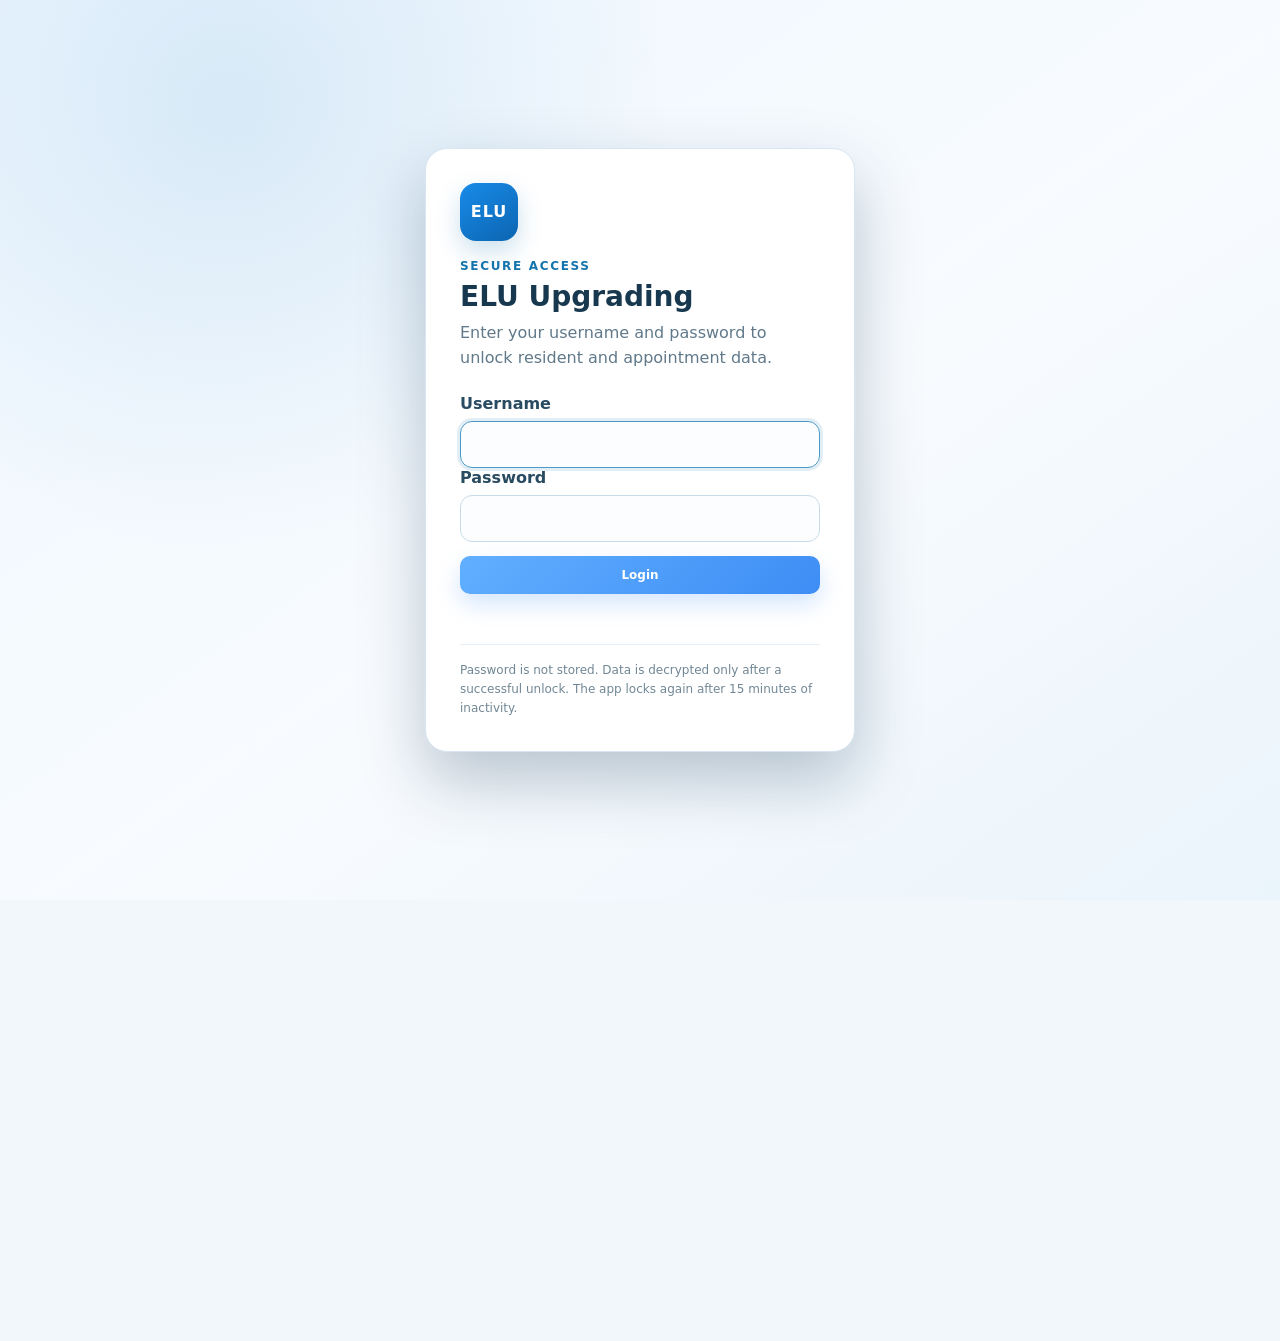
==== commit f3a9644b: "Add files via upload" ====
--- a/index.html
+++ b/index.html
@@ -2,270 +2,621 @@
 <html lang="en">
 <head>
   <meta charset="utf-8">
-  <meta name="viewport" content="width=device-width,initial-scale=1,viewport-fit=cover">
-  <meta name="theme-color" content="#0b4f9c">
-  <meta name="mobile-web-app-capable" content="yes">
-  <meta name="apple-mobile-web-app-capable" content="yes">
-  <meta name="apple-mobile-web-app-title" content="ELU Upgrading">
-  <title>ELU Upgrading — Rehearsal V6</title>
+  <meta name="viewport" content="width=device-width, initial-scale=1">
+  <meta name="theme-color" content="#082f57">
+  <title>ELU Upgrading — Rehearsal Functional</title>
   <link rel="manifest" href="manifest.webmanifest">
-  <link rel="apple-touch-icon" href="icon-192.png">
-  <link rel="stylesheet" href="styles.css?v=rehearsal6">
+  <link rel="stylesheet" href="styles.css?v=rehearsal7">
 </head>
-<body>
+<body class="secure-locked">
+  <svg class="svg-sprite" aria-hidden="true">
+    <symbol id="i-dashboard" viewBox="0 0 24 24"><path d="M4 4h6v6H4zM14 4h6v10h-6zM4 14h6v6H4zM14 18h6v2h-6z"/></symbol>
+    <symbol id="i-building" viewBox="0 0 24 24"><path d="M4 21V5l8-3 8 3v16M8 8h2m4 0h2M8 12h2m4 0h2M8 16h2m4 0h2M2 21h20"/></symbol>
+    <symbol id="i-survey" viewBox="0 0 24 24"><path d="M7 3h10v4H7zM5 5H4v16h16V5h-1M8 12l2 2 5-5M8 18h8"/></symbol>
+    <symbol id="i-calendar" viewBox="0 0 24 24"><path d="M5 4h14a2 2 0 0 1 2 2v14H3V6a2 2 0 0 1 2-2ZM7 2v4m10-4v4M3 9h18M7 13h3v3H7z"/></symbol>
+    <symbol id="i-register" viewBox="0 0 24 24"><path d="M5 3h14v18H5zM8 7h8M8 11h8M8 15h5M8 19h4"/></symbol>
+    <symbol id="i-complaint" viewBox="0 0 24 24"><path d="M4 4h16v13H9l-5 4zM8 8h8M8 12h6"/></symbol>
+    <symbol id="i-team" viewBox="0 0 24 24"><path d="M8 11a4 4 0 1 0 0-8 4 4 0 0 0 0 8Zm8-1a3 3 0 1 0 0-6M2 21v-3a6 6 0 0 1 12 0v3m2 0v-2a5 5 0 0 0-2-4m4-1a5 5 0 0 1 4 5v2"/></symbol>
+    <symbol id="i-report" viewBox="0 0 24 24"><path d="M5 3h14v18H5zM8 16v2m4-6v6m4-10v10"/></symbol>
+    <symbol id="i-search" viewBox="0 0 24 24"><circle cx="11" cy="11" r="7"/><path d="m16 16 5 5"/></symbol>
+    <symbol id="i-chevron" viewBox="0 0 24 24"><path d="m9 6 6 6-6 6"/></symbol>
+    <symbol id="i-close" viewBox="0 0 24 24"><path d="M6 6l12 12M18 6 6 18"/></symbol>
+    <symbol id="i-check" viewBox="0 0 24 24"><path d="m5 12 4 4L19 6"/></symbol>
+  </svg>
+
+
+  <div class="security-gate" id="securityGate">
+    <div class="security-card">
+      <div class="security-lock-mark">ELU</div>
+      <div class="security-kicker">SECURE ACCESS</div>
+      <h1>ELU Upgrading</h1>
+      <p>Enter your username and password to unlock resident and appointment data.</p>
+      <form id="securityLoginForm" class="security-form">
+        <label>Username
+          <input type="text" id="securityUsername" autocomplete="username" spellcheck="false" required>
+        </label>
+        <label>Password
+          <input type="password" id="securityPassword" autocomplete="current-password" spellcheck="false" required>
+        </label>
+        <button class="primary-btn security-unlock-btn" id="securityUnlockBtn" type="submit">Login</button>
+      </form>
+      <div class="security-message" id="securityMessage" aria-live="polite"></div>
+      <div class="security-note">Password is not stored. Data is decrypted only after a successful unlock. The app locks again after 15 minutes of inactivity.</div>
+    </div>
+  </div>
+
   <div class="app-shell">
-    <aside class="sidebar v4-sidebar">
-      <div class="brand v4-brand">
-        <img src="icon-192.png" alt="ELU" class="brand-icon">
-        <div><strong>ELU Upgrading</strong><span>Pasir Ris Command Centre</span></div>
+    <aside class="sidebar">
+      <div class="brand">
+        <div class="brand-mark">ELU</div>
+        <div>
+          <div class="brand-name">Upgrading</div>
+          <div class="brand-sub">Functional Rehearsal</div>
+        </div>
       </div>
-      <div class="v4-project-line"><span class="live-dot"></span><div><strong>PR3 Project</strong><small>6 Zones · Live workspace</small></div></div>
-      <nav class="nav v4-nav" id="mainNav">
-        <button class="nav-btn active" data-view="dashboard"><span>⌂</span><b>Dashboard</b></button>
-        <button class="nav-btn" data-view="appointments"><span>▣</span><b>Appointment Schedule</b><em>12</em></button>
-        <button class="nav-btn" data-view="planner"><span>◷</span><b>Appointment Planner</b></button>
-        <button class="nav-btn" data-view="units"><span>▤</span><b>Unit Register</b></button>
-        <button class="nav-btn" data-view="blocks"><span>▦</span><b>Block Board</b></button>
-        <button class="nav-btn" data-view="survey"><span>✓</span><b>Survey Visits</b></button>
-        <button class="nav-btn" data-view="complaints"><span>!</span><b>Complaint Register</b><em>3</em></button>
-        <button class="nav-btn" data-view="photos"><span>▧</span><b>Photo Report</b></button>
-        <button class="nav-btn" data-view="reports"><span>♟</span><b>Meeting Report</b></button>
+      <div class="rehearsal-ribbon">REHEARSAL · ISOLATED DATA</div>
+
+      <div class="project-badge">
+        <span class="project-dot"></span>
+        <div><strong>PR3 Project</strong><small>6 zones · live workspace</small></div>
+      </div>
+
+      <nav class="nav" id="nav">
+        <button class="nav-item active" data-view="dashboard"><svg><use href="#i-dashboard"/></svg><span>Dashboard</span></button>
+        <button class="nav-item" data-view="appointments"><svg><use href="#i-calendar"/></svg><span>Appointment Schedule</span></button>
+        <button class="nav-item" data-view="teams"><svg><use href="#i-team"/></svg><span>Appointment Planner</span></button>
+        <button class="nav-item" data-view="units"><svg><use href="#i-register"/></svg><span>Unit Register</span></button>
+        <button class="nav-item" data-view="blockboard"><svg><use href="#i-building"/></svg><span>Block Board</span></button>
+        <button class="nav-item" data-view="survey"><svg><use href="#i-survey"/></svg><span>Survey Visits</span></button>
+        <button class="nav-item" data-view="complaints"><svg><use href="#i-complaint"/></svg><span>Complaint Register</span></button>
+        <button class="nav-item" data-view="photos"><svg><use href="#i-register"/></svg><span>Photo Report</span></button>
+        <button class="nav-item" data-view="reports"><svg><use href="#i-report"/></svg><span>Meeting Report</span></button>
       </nav>
-      <div class="v4-nav-divider"></div>
-      <div class="v4-secondary-nav">
-        <button><span>◆</span><b>Zone View</b><i>›</i></button>
-        <button><span>▥</span><b>Reports</b><i>›</i></button>
-        <button><span>●</span><b>Data Management</b><i>›</i></button>
-        <button><span>⚙</span><b>Settings</b><i>›</i></button>
+
+      <div class="sidebar-note">
+        <strong>Field-first workflow</strong>
+        <span>Survey Visit → Appointment → Unit</span>
       </div>
-      <div class="v4-online"><div class="online-icon">⌁</div><div><strong>System Online</strong><small>Rehearsal design mode</small></div></div>
     </aside>
 
     <main class="main">
-      <header class="topbar v4-topbar">
-        <button class="v4-menu-btn" aria-label="Menu">☰</button>
-        <div class="v4-search"><span>⌕</span><input id="v4GlobalSearch" placeholder="Search by Block, Unit, Name or NR..."></div>
-        <div class="v4-top-spacer"></div>
-        <div class="v4-date-box"><span>▣</span><div><strong>25 Sept 2026</strong><small>Thursday · 10:24 AM</small></div></div>
-        <button class="v4-bell">♟<em>8</em></button>
-        <button class="v4-profile"><span class="v4-avatar">MV</span><div><strong>Manoharan Varatharajan</strong><small>Project Manager</small></div><i>⌄</i></button>
-        <button class="icon-btn" id="globalSearchBtn" hidden>⌕</button>
+      <header class="topbar rehearsal-topbar">
+        <div class="rehearsal-page-meta">
+          <div class="eyebrow">ELU UPGRADING · PASIR RIS · REHEARSAL</div>
+          <h1 id="pageTitle">Executive Dashboard</h1>
+          <p id="pageSubtitle">Functional preview using an isolated copy of the ELU project source.</p>
+        </div>
+        <div class="rehearsal-global-search">
+          <svg><use href="#i-search"/></svg>
+          <input id="globalUnitSearch" placeholder="Search Block, Unit, Name or Contact…" autocomplete="off">
+          <button id="globalSearchBtn" type="button">Search</button>
+        </div>
+        <div class="top-actions">
+          <div class="today-chip" id="todayChip"></div>
+          <div class="user-name-chip" id="userNameChip">Secure User</div>
+          <button class="ghost-btn" id="exportBackupBtn">Backup</button>
+          <button class="ghost-btn secure-logout-btn" id="securityLogoutBtn">Lock</button>
+        </div>
       </header>
 
-      <section class="view active" id="view-dashboard">
-        <div class="v6dash">
-          <section class="v6hero">
-            <div class="hero-copy"><span class="live"><i></i> PR3 · LIVE PROJECT CONTROL</span><h1>ELU Upgrading <b>Pasir Ris</b></h1><p>Field operations, resident contact, appointments, photos and project reporting — one premium command centre.</p>
-              <div class="hero-stats"><div><small>ZONES</small><strong>6</strong><span>Active</span></div><div><small>BLOCKS</small><strong>38</strong><span>Coverage</span></div><div><small>UNITS</small><strong>2,341</strong><span>Households</span></div><div class="online"><small>SYSTEM</small><strong>Online</strong><span>Design mode</span></div></div>
-              <div class="hero-actions"><button data-go="planner">Open Today's Planner <b>→</b></button><button data-go="photos">Photo Workflow <b>→</b></button></div>
-            </div>
-            <div class="estate"><div class="tower a"></div><div class="tower b"></div><div class="tower c"></div><div class="tower d"></div><div class="tower e"></div><div class="ground"></div><div class="tree t1"></div><div class="tree t2"></div></div>
-            <div class="overall"><div class="oh"><div><small>PROJECT HEALTH</small><strong>Overall Progress</strong></div><span>LIVE</span></div><div class="ob"><div class="ring"><div><b>54%</b><small>COMPLETED</small></div></div><div class="olist"><div><i class="g"></i><b>1,297</b><span>Opt-In</span></div><div><i class="p"></i><b>25</b><span>Confirmed</span></div><div><i class="bl"></i><b>63</b><span>Pending</span></div><div><i class="a"></i><b>958</b><span>No Response</span></div><div><i class="r"></i><b>23</b><span>Opt-Out</span></div></div></div><div class="of"><span>Updated moments ago</span><button>Project View →</button></div></div>
-          </section>
-
-          <section class="pulse"><div class="pulse-title"><b>Today's Pulse</b><span>25 Sept 2026 · Thursday</span></div><div><i class="blue"></i><b>4</b><span>Appointments</span><small>2 teams active</small></div><div><i class="green"></i><b>7</b><span>Photo-ready</span><small>28 photos stored</small></div><div><i class="amber"></i><b>12</b><span>Follow-ups</span><small>Resident contact</small></div><div><i class="red"></i><b>3</b><span>Complaints</span><small>Needs action</small></div><button data-go="appointments">Daily Operations →</button></section>
-
-          <section class="v6kpis"><article class="green"><i>✓</i><div><small>OPT-IN / AGREE</small><strong>1,297</strong><span>55% of total</span></div><b>+18 this week</b></article><article class="pink"><i>▣</i><div><small>CONFIRMATIONS</small><strong>25</strong><span>Active confirmed</span></div><b>4 today</b></article><article class="blue"><i>◷</i><div><small>PENDING CONFIRMATION</small><strong>63</strong><span>Date waiting</span></div><b>12 follow-ups</b></article><article class="cyan"><i>⌂</i><div><small>WORK COMPLETED</small><strong>1,272</strong><span>54% project</span></div><b>+22 this week</b></article><article class="amber"><i>•••</i><div><small>NO RESPONSE</small><strong>958</strong><span>Needs contact</span></div><b>Priority queue</b></article><article class="red"><i>×</i><div><small>OPT-OUT</small><strong>23</strong><span>Resident declined</span></div><b>Latest edits kept</b></article></section>
-
-          <section class="v6grid">
-            <article class="v6panel zones"><header><div><small>LIVE PROGRESS</small><h3>Zone Performance</h3></div><button data-go="blocks">Open Block Board →</button></header><div class="zonegrid"><div class="zone z1"><div><b>Zone 1</b><strong>96%</strong></div><small>Blk 564–569</small><progress value="96" max="100"></progress><span>485 completed · 504 units</span></div><div class="zone z2"><div><b>Zone 2</b><strong>95%</strong></div><small>Blk 544–550</small><progress value="95" max="100"></progress><span>290 completed · 304 units</span></div><div class="zone z3"><div><b>Zone 3</b><strong>91%</strong></div><small>Blk 531–536</small><progress value="91" max="100"></progress><span>298 completed · 328 units</span></div><div class="zone z4"><div><b>Zone 4</b><strong>46%</strong></div><small>Blk 557–562</small><progress value="46" max="100"></progress><span>222 completed · 482 units</span></div><div class="zone z5"><div><b>Zone 5</b><strong>38%</strong></div><small>Blk 537–543</small><progress value="38" max="100"></progress><span>57 completed · 150 units</span></div><div class="zone z6"><div><b>Zone 6</b><strong>28%</strong></div><small>Blk 551–556</small><progress value="28" max="100"></progress><span>42 completed · 150 units</span></div></div></article>
-            <article class="v6panel map"><header><div><small>SITE OVERVIEW</small><h3>Project Map</h3></div><span class="livebadge">LIVE</span></header><div class="mapbox"><div class="road r1"></div><div class="road r2"></div><div class="road r3"></div><div class="mz z1"><b>Z1</b><span>564–569</span></div><div class="mz z2"><b>Z2</b><span>544–550</span></div><div class="mz z3"><b>Z3</b><span>531–536</span></div><div class="mz z4"><b>Z4</b><span>557–562</span></div><div class="mz z5"><b>Z5</b><span>537–543</span></div><div class="mz z6"><b>Z6</b><span>551–556</span></div><div class="legend"><span><i class="done"></i>Completed</span><span><i class="work"></i>Active</span><span><i class="next"></i>Next</span></div></div></article>
-
-            <article class="v6panel appts"><header><div><small>TODAY'S FIELD PLAN</small><h3>Appointment Timeline</h3></div><button data-go="planner">Full Planner →</button></header><div class="v6-appt"><div class="tm"><b>09:00</b><span>11:00</span></div><i class="ok"></i><div class="resident"><strong>Blk 531 · #05-322</strong><small>Mr Chin · Team 1 · Zone 3</small></div><em class="confirmed">Confirmed</em><div class="v6-contact"><button class="call" data-demo-action="Call resident"><svg viewBox="0 0 24 24"><path d="M6.6 2.8l3 3-2.1 2.8c1.1 2.3 3 4.2 5.3 5.3l2.8-2.1 3 3c.5.5.6 1.2.2 1.8l-1.5 2.4c-.4.7-1.2 1-2 .8C8.2 19 2.6 13.4.8 6.3c-.2-.8.1-1.6.8-2L4 2.8c.6-.4 1.3-.3 1.8.2z"/></svg></button><button class="wa" data-demo-action="WhatsApp resident"><svg viewBox="0 0 24 24"><path d="M12 2.4a9.3 9.3 0 0 0-8 14l-1 4 4.1-1a9.3 9.3 0 1 0 4.9-17zm0 2a7.3 7.3 0 0 1 0 14.6 7.2 7.2 0 0 1-3.7-1l-.5-.3-2.4.6.6-2.3-.3-.5A7.3 7.3 0 0 1 12 4.4zm-3.8 3.8c-.2 0-.5.1-.7.4-.2.2-.9.9-.9 2.1 0 1.3.9 2.5 1 2.7.1.2 1.8 2.9 4.5 4 2.2.9 2.7.7 3.2.7.5-.1 1.6-.7 1.8-1.3.2-.6.2-1.2.2-1.3-.1-.1-.2-.2-.5-.3l-1.9-.9c-.3-.1-.5-.2-.7.1l-.9 1.1c-.2.2-.4.3-.7.2-.3-.1-1.2-.5-2.3-1.4-.8-.7-1.4-1.6-1.6-1.9-.2-.3 0-.5.1-.6l.5-.6.3-.5c.1-.2.1-.4 0-.6l-.9-2.1c-.2-.5-.4-.5-.6-.5h-.6z"/></svg></button><button class="msg" data-demo-action="Message / reminder"><svg viewBox="0 0 24 24"><path d="M4 4h16v12H7l-3 3V4zm3 4h10v2H7V8zm0 4h7v2H7v-2z"/></svg></button><button class="edit" data-demo-action="Edit appointment"><svg viewBox="0 0 24 24"><path d="M4 16.5V20h3.5L18.8 8.7l-3.5-3.5L4 16.5zm16.5-10.6c.4-.4.4-1 0-1.4l-2-2c-.4-.4-1-.4-1.4 0l-1.2 1.2 3.5 3.5 1.1-1.3z"/></svg></button></div></div><div class="v6-appt"><div class="tm"><b>11:00</b><span>13:00</span></div><i class="ok"></i><div class="resident"><strong>Blk 531 · #05-300</strong><small>Ms Koh · Team 1 · Zone 3</small></div><em class="confirmed">Confirmed</em><div class="v6-contact"><button class="call" data-demo-action="Call resident"><svg viewBox="0 0 24 24"><path d="M6.6 2.8l3 3-2.1 2.8c1.1 2.3 3 4.2 5.3 5.3l2.8-2.1 3 3c.5.5.6 1.2.2 1.8l-1.5 2.4c-.4.7-1.2 1-2 .8C8.2 19 2.6 13.4.8 6.3c-.2-.8.1-1.6.8-2L4 2.8c.6-.4 1.3-.3 1.8.2z"/></svg></button><button class="wa" data-demo-action="WhatsApp resident"><svg viewBox="0 0 24 24"><path d="M12 2.4a9.3 9.3 0 0 0-8 14l-1 4 4.1-1a9.3 9.3 0 1 0 4.9-17zm0 2a7.3 7.3 0 0 1 0 14.6 7.2 7.2 0 0 1-3.7-1l-.5-.3-2.4.6.6-2.3-.3-.5A7.3 7.3 0 0 1 12 4.4zm-3.8 3.8c-.2 0-.5.1-.7.4-.2.2-.9.9-.9 2.1 0 1.3.9 2.5 1 2.7.1.2 1.8 2.9 4.5 4 2.2.9 2.7.7 3.2.7.5-.1 1.6-.7 1.8-1.3.2-.6.2-1.2.2-1.3-.1-.1-.2-.2-.5-.3l-1.9-.9c-.3-.1-.5-.2-.7.1l-.9 1.1c-.2.2-.4.3-.7.2-.3-.1-1.2-.5-2.3-1.4-.8-.7-1.4-1.6-1.6-1.9-.2-.3 0-.5.1-.6l.5-.6.3-.5c.1-.2.1-.4 0-.6l-.9-2.1c-.2-.5-.4-.5-.6-.5h-.6z"/></svg></button><button class="msg" data-demo-action="Message / reminder"><svg viewBox="0 0 24 24"><path d="M4 4h16v12H7l-3 3V4zm3 4h10v2H7V8zm0 4h7v2H7v-2z"/></svg></button><button class="edit" data-demo-action="Edit appointment"><svg viewBox="0 0 24 24"><path d="M4 16.5V20h3.5L18.8 8.7l-3.5-3.5L4 16.5zm16.5-10.6c.4-.4.4-1 0-1.4l-2-2c-.4-.4-1-.4-1.4 0l-1.2 1.2 3.5 3.5 1.1-1.3z"/></svg></button></div></div><div class="v6-appt"><div class="tm"><b>14:00</b><span>16:00</span></div><i class="wait"></i><div class="resident"><strong>Blk 531 · #03-320</strong><small>Ms Judy · Team 1 · Zone 3</small></div><em class="pending">Pending</em><div class="v6-contact"><button class="call" data-demo-action="Call resident"><svg viewBox="0 0 24 24"><path d="M6.6 2.8l3 3-2.1 2.8c1.1 2.3 3 4.2 5.3 5.3l2.8-2.1 3 3c.5.5.6 1.2.2 1.8l-1.5 2.4c-.4.7-1.2 1-2 .8C8.2 19 2.6 13.4.8 6.3c-.2-.8.1-1.6.8-2L4 2.8c.6-.4 1.3-.3 1.8.2z"/></svg></button><button class="wa" data-demo-action="WhatsApp resident"><svg viewBox="0 0 24 24"><path d="M12 2.4a9.3 9.3 0 0 0-8 14l-1 4 4.1-1a9.3 9.3 0 1 0 4.9-17zm0 2a7.3 7.3 0 0 1 0 14.6 7.2 7.2 0 0 1-3.7-1l-.5-.3-2.4.6.6-2.3-.3-.5A7.3 7.3 0 0 1 12 4.4zm-3.8 3.8c-.2 0-.5.1-.7.4-.2.2-.9.9-.9 2.1 0 1.3.9 2.5 1 2.7.1.2 1.8 2.9 4.5 4 2.2.9 2.7.7 3.2.7.5-.1 1.6-.7 1.8-1.3.2-.6.2-1.2.2-1.3-.1-.1-.2-.2-.5-.3l-1.9-.9c-.3-.1-.5-.2-.7.1l-.9 1.1c-.2.2-.4.3-.7.2-.3-.1-1.2-.5-2.3-1.4-.8-.7-1.4-1.6-1.6-1.9-.2-.3 0-.5.1-.6l.5-.6.3-.5c.1-.2.1-.4 0-.6l-.9-2.1c-.2-.5-.4-.5-.6-.5h-.6z"/></svg></button><button class="msg" data-demo-action="Message / reminder"><svg viewBox="0 0 24 24"><path d="M4 4h16v12H7l-3 3V4zm3 4h10v2H7V8zm0 4h7v2H7v-2z"/></svg></button><button class="edit" data-demo-action="Edit appointment"><svg viewBox="0 0 24 24"><path d="M4 16.5V20h3.5L18.8 8.7l-3.5-3.5L4 16.5zm16.5-10.6c.4-.4.4-1 0-1.4l-2-2c-.4-.4-1-.4-1.4 0l-1.2 1.2 3.5 3.5 1.1-1.3z"/></svg></button></div></div><div class="v6-appt"><div class="tm"><b>16:00</b><span>18:00</span></div><i class="ok"></i><div class="resident"><strong>Blk 552 · #13-87</strong><small>Team 2 · Zone 6</small></div><em class="confirmed">Confirmed</em><div class="v6-contact"><button class="call" data-demo-action="Call resident"><svg viewBox="0 0 24 24"><path d="M6.6 2.8l3 3-2.1 2.8c1.1 2.3 3 4.2 5.3 5.3l2.8-2.1 3 3c.5.5.6 1.2.2 1.8l-1.5 2.4c-.4.7-1.2 1-2 .8C8.2 19 2.6 13.4.8 6.3c-.2-.8.1-1.6.8-2L4 2.8c.6-.4 1.3-.3 1.8.2z"/></svg></button><button class="wa" data-demo-action="WhatsApp resident"><svg viewBox="0 0 24 24"><path d="M12 2.4a9.3 9.3 0 0 0-8 14l-1 4 4.1-1a9.3 9.3 0 1 0 4.9-17zm0 2a7.3 7.3 0 0 1 0 14.6 7.2 7.2 0 0 1-3.7-1l-.5-.3-2.4.6.6-2.3-.3-.5A7.3 7.3 0 0 1 12 4.4zm-3.8 3.8c-.2 0-.5.1-.7.4-.2.2-.9.9-.9 2.1 0 1.3.9 2.5 1 2.7.1.2 1.8 2.9 4.5 4 2.2.9 2.7.7 3.2.7.5-.1 1.6-.7 1.8-1.3.2-.6.2-1.2.2-1.3-.1-.1-.2-.2-.5-.3l-1.9-.9c-.3-.1-.5-.2-.7.1l-.9 1.1c-.2.2-.4.3-.7.2-.3-.1-1.2-.5-2.3-1.4-.8-.7-1.4-1.6-1.6-1.9-.2-.3 0-.5.1-.6l.5-.6.3-.5c.1-.2.1-.4 0-.6l-.9-2.1c-.2-.5-.4-.5-.6-.5h-.6z"/></svg></button><button class="msg" data-demo-action="Message / reminder"><svg viewBox="0 0 24 24"><path d="M4 4h16v12H7l-3 3V4zm3 4h10v2H7V8zm0 4h7v2H7v-2z"/></svg></button><button class="edit" data-demo-action="Edit appointment"><svg viewBox="0 0 24 24"><path d="M4 16.5V20h3.5L18.8 8.7l-3.5-3.5L4 16.5zm16.5-10.6c.4-.4.4-1 0-1.4l-2-2c-.4-.4-1-.4-1.4 0l-1.2 1.2 3.5 3.5 1.1-1.3z"/></svg></button></div></div></article>
-            <article class="v6panel photo"><header><div><small>PHOTO WORKFLOW</small><h3>Today's Photo Readiness</h3></div><button data-go="photos">Open Photo Report →</button></header><div class="photobody"><div class="pring"><div><b>68%</b><small>READY</small></div></div><div class="pstats"><div><i class="g"></i><b>10</b><span>Units today</span></div><div><i class="bl"></i><b>7</b><span>Ready with 3+</span></div><div><i class="n"></i><b>28</b><span>Photos stored</span></div></div></div><div class="thumbs"><div><span>BEFORE</span></div><div><span>AFTER</span></div><div><span>DB</span></div><button data-go="photos">＋<small>Upload</small></button></div></article>
-            <article class="v6panel quick"><header><div><small>FAST ACCESS</small><h3>Quick Actions</h3></div></header><div class="quickgrid"><button data-go="planner"><i>▣</i><div><b>Today's Planner</b><span>Daily appointments</span></div><em>→</em></button><button data-go="appointments"><i>＋</i><div><b>New Appointment</b><span>Add / reschedule</span></div><em>→</em></button><button data-go="photos"><i>▧</i><div><b>Upload Photos</b><span>Daily photo work</span></div><em>→</em></button><button data-go="reports"><i>▥</i><div><b>Meeting Report</b><span>Manager output</span></div><em>→</em></button><button data-demo-action="WhatsApp follow-up"><i class="wa"><svg viewBox="0 0 24 24"><path d="M12 2.4a9.3 9.3 0 0 0-8 14l-1 4 4.1-1a9.3 9.3 0 1 0 4.9-17zm0 2a7.3 7.3 0 0 1 0 14.6 7.2 7.2 0 0 1-3.7-1l-.5-.3-2.4.6.6-2.3-.3-.5A7.3 7.3 0 0 1 12 4.4zm-3.8 3.8c-.2 0-.5.1-.7.4-.2.2-.9.9-.9 2.1 0 1.3.9 2.5 1 2.7.1.2 1.8 2.9 4.5 4 2.2.9 2.7.7 3.2.7.5-.1 1.6-.7 1.8-1.3.2-.6.2-1.2.2-1.3-.1-.1-.2-.2-.5-.3l-1.9-.9c-.3-.1-.5-.2-.7.1l-.9 1.1c-.2.2-.4.3-.7.2-.3-.1-1.2-.5-2.3-1.4-.8-.7-1.4-1.6-1.6-1.9-.2-.3 0-.5.1-.6l.5-.6.3-.5c.1-.2.1-.4 0-.6l-.9-2.1c-.2-.5-.4-.5-.6-.5h-.6z"/></svg></i><div><b>WhatsApp Follow-up</b><span>Resident contact</span></div><em>→</em></button><button data-demo-action="Call queue"><i class="call"><svg viewBox="0 0 24 24"><path d="M6.6 2.8l3 3-2.1 2.8c1.1 2.3 3 4.2 5.3 5.3l2.8-2.1 3 3c.5.5.6 1.2.2 1.8l-1.5 2.4c-.4.7-1.2 1-2 .8C8.2 19 2.6 13.4.8 6.3c-.2-.8.1-1.6.8-2L4 2.8c.6-.4 1.3-.3 1.8.2z"/></svg></i><div><b>Call Queue</b><span>Pending residents</span></div><em>→</em></button></div></article>
-          </section>
-        </div>
-      </section>
-
-      <section class="view" id="view-appointments">
-        <div class="workspace-head">
-          <div><span class="eyebrow">APPOINTMENT SCHEDULE</span><h2>Appointments</h2><p>Add, edit, reschedule or cancel from one clean workspace.</p></div>
-          <button class="primary-btn" id="newAppointmentBtn">+ New Appointment</button>
-        </div>
-        <div class="filter-bar">
-          <select><option>All Zones</option><option>Zone 1</option><option>Zone 2</option><option>Zone 3</option><option>Zone 4</option><option>Zone 5</option><option>Zone 6</option></select>
-          <input type="date" value="2026-09-25">
-          <input class="search" placeholder="Search block, unit, resident...">
-          <button class="ghost-btn">Today</button>
-        </div>
-        <div class="split-layout">
-          <article class="panel table-panel">
-            <div class="panel-head"><div><span class="eyebrow">LIVE SCHEDULE</span><h3>25 Sept 2026</h3></div><span class="live-pill">6 appointments</span></div>
-            <div class="data-table">
-              <div class="tr th"><span>Time</span><span>Zone</span><span>Block</span><span>Unit</span><span>Resident</span><span>Team</span><span>Status</span></div>
-              <button class="tr selected"><span>9am–11am</span><span>Z3</span><span>531</span><span>#05-322</span><span>Mr Chin</span><span>Team 1</span><span class="status confirmed">Confirmed</span></button>
-              <button class="tr"><span>9am–11am</span><span>Z3</span><span>531</span><span>#03-300</span><span>Daphne</span><span>Team 1</span><span class="status confirmed">Confirmed</span></button>
-              <button class="tr"><span>11am–1pm</span><span>Z3</span><span>531</span><span>#05-300</span><span>Ms Koh</span><span>Team 1</span><span class="status confirmed">Confirmed</span></button>
-              <button class="tr"><span>2pm–4pm</span><span>Z3</span><span>531</span><span>#03-320</span><span>Ms Judy</span><span>Team 1</span><span class="status pending">Pending</span></button>
-            </div>
-          </article>
-
-          <article class="panel detail-card">
-            <div class="detail-top"><div><span class="eyebrow">SELECTED UNIT</span><h3>Blk 531 · #05-322</h3><small>Zone 3 · 25 Sept 2026 · 9am–11am</small></div><span class="status confirmed">Confirmed</span></div>
-            <div class="resident-card">
-              <div class="avatar">MC</div>
-              <div><strong>Mr Chin</strong><span>9123 4567</span></div>
-            </div>
-            <div class="contact-actions">
-              <button>☎ Call</button><button>✉ SMS</button><button>◉ WhatsApp</button>
-            </div>
-            <div class="detail-grid">
-              <label>Team<input value="Team 1"></label>
-              <label>Time<input value="9am–11am"></label>
-              <label class="full">Remarks<textarea>Resident confirmed access.</textarea></label>
-            </div>
-            <div class="detail-actions">
-              <button class="ghost-btn">Cancel Appointment</button>
-              <button class="primary-btn">Save Changes</button>
-            </div>
-          </article>
-        </div>
-      </section>
-
-      <section class="view" id="view-planner">
-        <div class="workspace-head">
-          <div><span class="eyebrow">APPOINTMENT PLANNER</span><h2>Daily Working Sheet</h2><p>Simple operational view — today, tomorrow or next 7 days.</p></div>
-        </div>
-        <div class="planner-toolbar">
-          <button class="tab active">Today</button><button class="tab">Tomorrow</button><button class="tab">Next 7 Days</button>
-          <span class="spacer"></span>
-          <select><option>All Zones</option><option>Zone 3</option><option>Zone 6</option></select>
-          <input type="date" value="2026-09-25">
-        </div>
+      <section class="view active" id="dashboard">
+        <div class="command-hero rehearsal-command-hero">
+          <div class="command-copy">
+            <div class="command-kicker"><span class="live-dot"></span> PR3 · FUNCTIONAL REHEARSAL COMMAND CENTRE</div>
+            <h2>ELU Upgrading <em>Pasir Ris</em></h2>
+            <p>Real project source structure in a separate rehearsal store — appointments, units, survey, complaints, photos and reports can be tested here without touching production browser data.</p>
+            <div class="hero-tags"><span>6 Zones</span><span>38 Blocks</span><span id="heroTagUnits">2,341 Units</span><span class="sync-tag">Isolated rehearsal data</span></div>
+            <div class="rehearsal-hero-actions"><button class="primary-btn" data-go="teams">Today’s Planner</button><button class="ghost-btn light" data-go="appointments">New Appointment</button></div>
+          </div>
+          <div class="rehearsal-estate-art" aria-hidden="true"><div class="tower t1"></div><div class="tower t2"></div><div class="tower t3"></div><div class="tower t4"></div><div class="tree a"></div><div class="tree b"></div><div class="greenline"></div></div>
+          <div class="rehearsal-health-card">
+            <div class="health-head"><div><small>PROJECT HEALTH</small><strong>Overall Progress</strong></div><span>LIVE</span></div>
+            <div class="health-body"><div class="hero-orbit" id="heroOrbit"><div class="hero-orbit-inner"><strong id="heroCompletionPct">0%</strong><span>Completed</span></div></div><div class="health-total"><strong id="heroTotalUnits">0</strong><span>Total project units</span><small>Live from Unit Register</small></div></div>
+          </div>
+        </div>
+
+        <div class="kpi-grid premium-kpis">
+          <article class="kpi-card accent-green"><div class="kpi-icon green"><svg><use href="#i-check"/></svg></div><div><span>Opt-In Agree</span><strong id="kpiOptIn">0</strong><small id="kpiOptInPct">A + C</small></div></article>
+          <article class="kpi-card accent-pink"><div class="kpi-icon pink"><svg><use href="#i-calendar"/></svg></div><div><span>Confirmation · C</span><strong id="kpiAppointments">0</strong><small>Active confirmed appointments</small></div></article>
+          <article class="kpi-card accent-blue"><div class="kpi-icon blue">◷</div><div><span>Pending Confirmation · P</span><strong id="kpiPending">0</strong><small>Resident responded · date waiting</small></div></article>
+          <article class="kpi-card accent-cyan"><div class="kpi-icon cyan"><svg><use href="#i-building"/></svg></div><div><span>Work Completed</span><strong id="kpiCompleted">0</strong><small id="kpiCompletedPct">0%</small></div></article>
+          <article class="kpi-card accent-amber"><div class="kpi-icon amber">NR</div><div><span>No Response</span><strong id="kpiNR">0</strong><small>Requires follow-up</small></div></article>
+          <article class="kpi-card accent-rose"><div class="kpi-icon rose">D</div><div><span>Opt-Out</span><strong id="kpiOptOut">0</strong><small>Resident declined</small></div></article>
+          <article class="kpi-card accent-violet"><div class="kpi-icon violet"><svg><use href="#i-survey"/></svg></div><div><span>Survey Visits</span><strong id="kpiFollowups">0</strong><small>Upcoming visit appointments</small></div></article>
+        </div>
+
+
+        <div class="rehearsal-quick-strip">
+          <button data-go="teams"><span>▣</span><div><b>Today’s Planner</b><small>Live schedule</small></div></button>
+          <button data-go="appointments"><span>＋</span><div><b>New Appointment</b><small>Add / reschedule</small></div></button>
+          <button data-go="photos"><span>▧</span><div><b>Photo Workflow</b><small>Daily + block report</small></div></button>
+          <button data-go="blockboard"><span>▦</span><div><b>Block Board</b><small>Floor / unit status</small></div></button>
+          <button data-go="reports"><span>▥</span><div><b>Meeting Report</b><small>Manager output</small></div></button>
+          <button data-rehearsal-backup="1"><span>☁</span><div><b>Backup Data</b><small>Encrypted copy</small></div></button>
+        </div>
+
+        <div class="dashboard-grid dashboard-grid-wow">
+          <article class="panel zone-panel">
+            <div class="panel-head"><div><span class="section-label">ZONE PERFORMANCE</span><h3>Project pulse by zone</h3><p>Completion is calculated from the master unit data.</p></div><span class="panel-badge">LIVE</span></div>
+            <div id="zoneProgress" class="zone-progress zone-card-grid"></div>
+          </article>
+
+          <article class="panel appointment-panel">
+            <div class="panel-head"><div><span class="section-label">NEXT ACTIONS</span><h3>Upcoming confirmations</h3><p>Existing Excel schedules are already loaded.</p></div><button class="text-btn" data-go="appointments">View schedule</button></div>
+            <div id="upcomingAppointments" class="compact-list premium-compact-list"></div>
+          </article>
+        </div>
+
+        <article class="panel today-team-panel">
+          <div class="panel-head"><div><span class="section-label">TODAY · TEAM SCHEDULE</span><h3>Today's appointment deployment</h3><p>Each Zone is separated first, with Team 1 and Team 2 shown inside that Zone.</p></div><button class="text-btn" data-go="teams">Open Planner</button></div>
+          <div id="todayTeamBoard" class="today-team-board"></div>
+        </article>
+
+        <article class="panel attention-panel">
+          <div class="panel-head"><div><span class="section-label">FIELD VISITS</span><h3>Upcoming survey visits</h3></div><button class="text-btn" data-go="survey">Open Survey</button></div>
+          <div id="followupAttention" class="attention-grid"></div>
+        </article>
+      </section>
+
+      <section class="view" id="blockboard">
+        <div class="section-toolbar">
+          <div class="filter-group">
+            <label>Zone<select id="boardZone"></select></label>
+            <label>Block<select id="boardBlock"></select></label>
+            <label>Floor<select id="boardFloor"><option value="all">All floors</option></select></label>
+          </div>
+          <div class="toolbar-actions">
+            <div class="search-box"><svg><use href="#i-search"/></svg><input id="boardSearch" placeholder="Search unit e.g. 13-132"></div>
+            <button class="ghost-btn" id="downloadBlockBoardBtn">Block Board · A4 One Page</button>
+          </div>
+        </div>
+
+        <div id="blockHeadline" class="block-headline"></div>
+
+        <div class="legend">
+          <span><i class="dot optin"></i>A · Opt-In</span>
+          <span><i class="dot confirm"></i>C · Confirmation</span>
+          <span><i class="dot pending-confirm"></i>◷ P · Pending Confirmation</span>
+          <span><i class="dot optout"></i>D · Opt-Out</span>
+          <span><i class="dot nr"></i>NR · No Response</span>
+        </div>
+
+        <div id="floorBoard" class="floor-board"></div>
+      </section>
+
+      <section class="view" id="survey">
+        <div class="form-layout">
+          <article class="panel form-card">
+            <div class="panel-head"><div><span class="section-label">VISIT DIARY</span><h3>Survey Visit Register</h3><p>Reference for when you need to visit a resident. No A / C / D / NR status is set here.</p></div></div>
+            <form id="surveyForm" class="premium-form">
+              <input type="hidden" id="surveyEditId">
+              <div class="form-row three">
+                <label>Zone<select id="surveyZone"></select></label>
+                <label>Block<select id="surveyBlock"></select></label>
+                <label>Unit<select id="surveyUnit"></select></label>
+              </div>
+              <div class="form-row two">
+                <label>Owner Name · Optional<input id="surveyOwner" autocomplete="off" placeholder="Leave blank if not known"></label>
+                <label>Contact<input id="surveyContact" inputmode="tel" autocomplete="off" placeholder="Contact number"></label>
+              </div>
+              <div class="form-row two">
+                <label>Survey Visit Date<input type="date" id="surveyVisitDate"></label>
+                <label>Visit Time<input type="time" id="surveyVisitTime"></label>
+              </div>
+              <label>Visit Note<textarea id="surveyRemarks" rows="4" placeholder="Call note, access note, resident request..."></textarea></label>
+              <div class="form-actions">
+                <button class="primary-btn" id="surveySaveBtn" type="submit">Save Survey Visit</button>
+                <button class="ghost-btn hidden" id="surveyCancelEdit" type="button">Cancel Edit</button>
+              </div>
+              <div class="form-hint">Survey is a visit diary only. Visit date, time and note stay here. Contact is used only as a backup when the Unit Register has no contact. Appointment Register remains the main source.</div>
+            </form>
+          </article>
+
+          <article class="panel">
+            <div class="panel-head"><div><span class="section-label">RECENT ACTIVITY</span><h3>Survey Register</h3></div></div>
+            <div id="surveyTable" class="table-shell"></div>
+          </article>
+        </div>
+      </section>
+
+      <section class="view premium-operation-view" id="appointments">
+        <div class="operation-hero"><div><span>RESIDENT OPERATIONS</span><h2>Appointment Control Centre</h2><p>Create, edit, reschedule, call or WhatsApp from one working register.</p></div><div class="operation-badges"><b>4 Fixed Slots</b><b>Team 1 / Team 2</b><b>Live Unit Status</b></div></div>
+        <div class="form-layout">
+          <article class="panel form-card">
+            <div class="panel-head"><div><span class="section-label">APPOINTMENT ENTRY</span><h3>Direct Appointment / Resident Details</h3><p>Direct visit? Enter Date + Slot + Team here. The same record appears in Planner, Appointment Register and Unit Register.</p></div></div>
+            <form id="appointmentForm" class="premium-form">
+              <input type="hidden" id="appointmentEditId">
+              <div class="form-row three">
+                <label>Zone<select id="appointmentZone"></select></label>
+                <label>Block<select id="appointmentBlock"></select></label>
+                <label>Unit<select id="appointmentUnit"></select></label>
+              </div>
+
+              <div class="form-row three">
+                <label>Appointment Date<input type="date" id="appointmentDate"></label>
+                <label>Time Slot
+                  <select id="appointmentSlot">
+                    <option>9am–11am</option>
+                    <option>11am–1pm</option>
+                    <option>2pm–4pm</option>
+                    <option>4pm–6pm</option>
+                    <option value="CUSTOM">Custom Time</option>
+                  </select>
+                </label>
+                <label>Team
+                  <select id="appointmentTeam">
+                    <option>Team 1</option>
+                    <option>Team 2</option>
+                    <option value="">Unassigned</option>
+                  </select>
+                </label>
+              </div>
+
+              <div class="planner-custom-time hidden" id="appointmentCustomTimeRow">
+                <label>Custom Start<input type="time" id="appointmentCustomStart"></label>
+                <label>Custom End<input type="time" id="appointmentCustomEnd"></label>
+              </div>
+
+              <div class="planned-schedule-card" id="appointmentPlanCard">
+                <div><span>Current Booking</span><strong id="appointmentPlanDate">—</strong></div>
+                <div><span>Current Slot</span><strong id="appointmentPlanSlot">—</strong></div>
+                <div><span>Current Team</span><strong id="appointmentPlanTeam">—</strong></div>
+              </div>
+
+              <div class="form-row two">
+                <label>Owner Name<input id="appointmentOwner" placeholder="Owner / resident name"></label>
+                <label>Contact<input id="appointmentContact" inputmode="tel" placeholder="Contact number"></label>
+              </div>
+
+              <label>Appointment Note<textarea id="appointmentRemarks" rows="3" placeholder="Resident / access note"></textarea></label>
+              <div class="inline-sync-note" id="appointmentSyncNote">One booking record only. Direct entry here automatically appears in Planner; Planner updates appear here too.</div>
+              <div class="form-actions">
+                <button class="primary-btn" id="appointmentSaveBtn" type="submit">Save Appointment</button>
+                <button class="optout-btn" id="appointmentOptOutBtn" type="button">Opt-Out · D</button>
+                <button class="ghost-btn hidden" id="appointmentCancelEdit" type="button">Cancel Edit</button>
+              </div>
+              <div class="form-hint">Two routes, one record: Survey follow-up can open this form, or you can create a direct appointment here. Existing bookings are rescheduled instead of duplicated.</div>
+            </form>
+          </article>
+
+          <article class="panel">
+            <div class="panel-head register-head"><div><span class="section-label">UNIT APPOINTMENT STATUS</span><h3>Appointment Register</h3><p><span id="appointmentUnitCount">0</span> units shown. NR = no response · P = waiting · C = confirmed · A = completed · D = opt-out.</p></div><div class="register-tools"><div class="search-box small"><svg><use href="#i-search"/></svg><input id="appointmentUnitSearch" placeholder="Search unit e.g. 01-302"></div><label class="mini-filter">Zone<select id="appointmentZoneFilter"></select></label><label class="mini-filter">Block<select id="appointmentBlockFilter"></select></label></div></div>
+            <div id="appointmentTable" class="table-shell"></div>
+          </article>
+        </div>
+      </section>
+
+      <section class="view" id="units">
         <article class="panel">
-          <div class="planner-cards">
-            <div class="planner-row"><span class="time-block">09:00–11:00</span><span class="zone-pill">Zone 3</span><div><strong>Blk 531 · #05-322</strong><small>Mr Chin · Team 1</small></div><span class="status confirmed">Confirmed</span><button>Open</button></div>
-            <div class="planner-row"><span class="time-block">11:00–13:00</span><span class="zone-pill">Zone 3</span><div><strong>Blk 531 · #05-300</strong><small>Ms Koh · Team 1</small></div><span class="status confirmed">Confirmed</span><button>Open</button></div>
-            <div class="planner-row"><span class="time-block">14:00–16:00</span><span class="zone-pill">Zone 3</span><div><strong>Blk 531 · #03-320</strong><small>Ms Judy · Team 1</small></div><span class="status pending">Pending</span><button>Open</button></div>
-            <div class="planner-row"><span class="time-block">16:00–18:00</span><span class="zone-pill">Zone 6</span><div><strong>Blk 552 · #13-87</strong><small>Team 2</small></div><span class="status confirmed">Confirmed</span><button>Open</button></div>
-          </div>
-        </article>
-      </section>
-
-      <section class="view" id="view-units">
-        <div class="workspace-head"><div><span class="eyebrow">UNIT REGISTER</span><h2>All Units</h2><p>Fast search, strong filters and clear status chips.</p></div></div>
-        <div class="filter-bar">
-          <input class="search" placeholder="Search unit, resident, contact...">
-          <select><option>All Zones</option><option>Zone 6</option></select>
-          <select><option>All Status</option><option>Opt-In</option><option>Confirmation</option><option>Pending</option><option>Opt-Out</option><option>No Response</option></select>
-          <button class="ghost-btn">Export</button>
-        </div>
-        <article class="panel table-panel">
-          <div class="data-table unit-table">
-            <div class="tr th"><span>Block</span><span>Unit</span><span>Resident</span><span>Contact</span><span>Status</span><span>Work</span><span>Action</span></div>
-            <div class="tr"><span>531</span><span>#05-322</span><span>Mr Chin</span><span>9123 4567</span><span class="status confirmed">C</span><span class="status done">Completed</span><button>Open</button></div>
-            <div class="tr"><span>531</span><span>#03-320</span><span>Ms Judy</span><span>9234 5678</span><span class="status pending">P</span><span class="status neutral">Pending</span><button>Open</button></div>
-            <div class="tr"><span>552</span><span>#13-87</span><span>—</span><span>—</span><span class="status nr">NR</span><span class="status neutral">Not Started</span><button>Open</button></div>
-          </div>
-        </article>
-      </section>
-
-      <section class="view" id="view-blocks">
-        <div class="workspace-head"><div><span class="eyebrow">BLOCK BOARD</span><h2>Block 552</h2><p>Visual floor-by-floor unit board with preserved status colours.</p></div><select><option>Blk 552</option><option>Blk 553</option><option>Blk 554</option></select></div>
-        <div class="legend"><span class="lg a">A Opt-In</span><span class="lg c">C Confirmation</span><span class="lg p">P Pending</span><span class="lg d">D Opt-Out</span><span class="lg nr">NR</span></div>
-        <article class="panel block-board">
-          <div class="floor"><b>13</b><button class="unit a">#13-85</button><button class="unit c">#13-87</button><button class="unit p">#13-89</button><button class="unit nr">#13-91</button></div>
-          <div class="floor"><b>12</b><button class="unit a">#12-85</button><button class="unit a">#12-87</button><button class="unit d">#12-89</button><button class="unit nr">#12-91</button></div>
-          <div class="floor"><b>11</b><button class="unit c">#11-85</button><button class="unit p">#11-87</button><button class="unit a">#11-89</button><button class="unit nr">#11-91</button></div>
-          <div class="floor"><b>10</b><button class="unit a">#10-85</button><button class="unit c">#10-87</button><button class="unit a">#10-89</button><button class="unit p">#10-91</button></div>
-        </article>
-      </section>
-
-      <section class="view" id="view-survey">
-        <div class="workspace-head"><div><span class="eyebrow">SURVEY VISITS</span><h2>Survey Diary</h2><p>Reference-only visit log. No status changes here.</p></div><button class="primary-btn">+ New Visit</button></div>
-        <div class="two-col">
+          <div class="panel-head register-head">
+            <div><span class="section-label">MASTER DATA · READ ONLY</span><h3>Unit Register</h3><p>Appointment Register is the main source. Survey contributes contact only when the master contact is blank.</p></div>
+            <div class="register-tools">
+              <div class="search-box small"><svg><use href="#i-search"/></svg><input id="unitSearch" placeholder="Search block / unit / owner / contact"></div>
+              <select id="unitZoneFilter"></select>
+              <select id="unitBlockFilter"></select>
+            </div>
+          </div>
+          <div id="unitTable" class="table-shell"></div>
+        </article>
+      </section>
+
+      <section class="view" id="complaints">
+        <div class="form-layout">
           <article class="panel form-card">
-            <h3>New Survey Visit</h3>
-            <div class="form-grid">
-              <label>Zone<select><option>Zone 6</option></select></label>
-              <label>Block<select><option>Blk 552</option></select></label>
-              <label>Unit<select><option>#13-87</option></select></label>
-              <label>Date<input type="date" value="2026-09-25"></label>
-              <label>Time<input type="time" value="10:30"></label>
-              <label>Owner<input placeholder="Optional"></label>
-              <label class="full">Note<textarea placeholder="Visit note..."></textarea></label>
-            </div>
-            <button class="primary-btn">Save Visit</button>
-          </article>
+            <div class="panel-head"><div><span class="section-label">SEPARATE RECORD</span><h3>New Complaint</h3><p>Select the unit; owner and contact are looked up. No complaint is created automatically.</p></div></div>
+            <form id="complaintForm" class="premium-form">
+              <input type="hidden" id="complaintEditId">
+              <div class="form-row three">
+                <label>Zone<select id="complaintZone"></select></label>
+                <label>Block<select id="complaintBlock"></select></label>
+                <label>Unit<select id="complaintUnit"></select></label>
+              </div>
+              <div class="form-row two">
+                <label>Owner Name<input id="complaintOwner" readonly></label>
+                <label>Contact<input id="complaintContact" readonly></label>
+              </div>
+              <div class="form-row two">
+                <label>Date<input type="date" id="complaintDate" required></label>
+                <label>Status<select id="complaintStatus"><option>Open</option><option>In Progress</option><option>Closed</option></select></label>
+              </div>
+              <label>Complaint<textarea id="complaintText" rows="4" required></textarea></label>
+              <label>Remarks<textarea id="complaintRemarks" rows="3"></textarea></label>
+              <div class="form-actions">
+                <button class="primary-btn" id="complaintSaveBtn" type="submit">Save Complaint</button>
+                <button class="ghost-btn hidden" id="complaintCancelEdit" type="button">Cancel Edit</button>
+              </div>
+            </form>
+          </article>
+
           <article class="panel">
-            <div class="panel-head"><div><span class="eyebrow">RECENT</span><h3>Recent Visits</h3></div></div>
-            <div class="activity-list large">
-              <div><i class="green-dot"></i><span><b>Blk 552 #13-87</b><small>25 Sept 2026 · Resident available</small></span><button>Open</button></div>
-              <div><i class="blue-dot"></i><span><b>Blk 553 #04-115</b><small>24 Sept 2026 · Follow-up visit</small></span><button>Open</button></div>
-            </div>
-          </article>
-        </div>
-      </section>
-
-      <section class="view" id="view-complaints">
-        <div class="workspace-head"><div><span class="eyebrow">COMPLAINT REGISTER</span><h2>Complaints</h2><p>Track issues, ownership and closure cleanly.</p></div><button class="primary-btn">+ New Complaint</button></div>
-        <div class="filter-bar"><input class="search" placeholder="Search complaint..."><select><option>Open</option><option>Closed</option></select><select><option>All Zones</option></select></div>
-        <article class="panel table-panel">
-          <div class="data-table complaint-table">
-            <div class="tr th"><span>Date</span><span>Unit</span><span>Issue</span><span>Owner</span><span>Status</span><span>Action</span></div>
-            <div class="tr"><span>25 Sept</span><span>Blk 553 #10-27</span><span>Access panel issue</span><span>Team 1</span><span class="status pending">Open</span><button>Open</button></div>
-            <div class="tr"><span>24 Sept</span><span>Blk 552 #05-85</span><span>Finishing touch-up</span><span>Supervisor</span><span class="status done">Closed</span><button>Open</button></div>
-          </div>
-        </article>
-      </section>
-
-      <section class="view" id="view-photos">
-        <div class="workspace-head">
-          <div><span class="eyebrow">PHOTO REPORT</span><h2>Daily Photo Workspace</h2><p>Separate photo schedule, fast upload and clean monthly output.</p></div>
-          <div class="zone-tabs"><button class="active">Z1</button><button>Z2</button><button>Z3</button><button>Z4</button><button>Z5</button><button>Z6</button></div>
-        </div>
-        <div class="photo-workspace">
-          <article class="panel">
-            <div class="panel-head"><div><span class="eyebrow">DAILY REGISTER</span><h3>25 Sept 2026 · Zone 6</h3></div><span class="live-pill">4 units</span></div>
-            <div class="photo-register">
-              <div><b>Blk 552 #05-85</b><span>Team 1 · 9am–11am</span><em>3 photos</em><button>Open</button></div>
-              <div><b>Blk 553 #02-115</b><span>Team 1 · 11am–1pm</span><em>3 photos</em><button>Open</button></div>
-              <div><b>Blk 554 #10-117</b><span>Team 2 · 2pm–4pm</span><em>0 photos</em><button>Upload</button></div>
-              <div><b>Blk 554 #05-125</b><span>Team 2 · 4pm–6pm</span><em>3 photos</em><button>Open</button></div>
-            </div>
-          </article>
-          <article class="panel upload-card">
-            <span class="eyebrow">TARGET UNIT</span>
-            <h3>Blk 554 · #10-117</h3>
-            <div class="drop-zone"><span>⇧</span><strong>Drop WhatsApp ZIP here</strong><small>or choose a ZIP file</small><button class="primary-btn">Choose ZIP</button></div>
-          </article>
-        </div>
-        <article class="panel photo-order-panel">
-          <div class="panel-head"><div><span class="eyebrow">PHOTO ORDER</span><h3>Blk 552 · #05-85</h3></div><span class="live-pill">Drag to reorder</span></div>
-          <div class="photo-order">
-            <div><span>1 · CLOSED DB</span><div class="ph closed"></div></div>
-            <div><span>2 · BEFORE</span><div class="ph before"></div></div>
-            <div><span>3 · AFTER</span><div class="ph after"></div></div>
-          </div>
-        </article>
-      </section>
-
-      <section class="view" id="view-reports">
-        <div class="workspace-head"><div><span class="eyebrow">MEETING REPORT</span><h2>Report Centre</h2><p>Manager outputs, response summaries and printable charts in one place.</p></div></div>
-        <div class="report-grid">
-          <article class="report-card"><span>▥</span><h3>Manager PDF</h3><p>Executive project summary.</p><button>Generate PDF</button></article>
-          <article class="report-card"><span>▤</span><h3>Manager PowerPoint</h3><p>Presentation-ready meeting deck.</p><button>Generate PPT</button></article>
-          <article class="report-card"><span>≡</span><h3>Unit Summary</h3><p>Privacy-safe unit summary.</p><button>Open Summary</button></article>
-          <article class="report-card"><span>▦</span><h3>Block Chart</h3><p>Block-wise response chart.</p><button>Generate Chart</button></article>
-          <article class="report-card"><span>Σ</span><h3>Response Summary</h3><p>Opt-In, Opt-Out, Pending and NR.</p><button>Open Report</button></article>
-          <article class="report-card"><span>⇩</span><h3>CSV Export</h3><p>Progress and summary data export.</p><button>Export CSV</button></article>
-        </div>
+            <div class="panel-head register-head"><div><span class="section-label">COMPLAINT REGISTER</span><h3>Resident Complaints</h3></div><div class="register-tools"><label class="mini-filter">Zone<select id="complaintZoneFilter"></select></label><label class="mini-filter">Block<select id="complaintBlockFilter"></select></label></div></div>
+            <div id="complaintTable" class="table-shell"></div>
+          </article>
+        </div>
+      </section>
+
+      <section class="view premium-operation-view" id="teams">
+        <div class="planner-hero simple-planner-hero">
+          <div>
+            <span class="section-label">APPOINTMENT PLANNER</span>
+            <h2>Today’s appointment working sheet</h2>
+            <p>Display only. Appointments come directly from Appointment Schedule. To add, edit, reschedule or cancel, open the appointment record.</p>
+          </div>
+          <div class="simple-planner-controls">
+            <label>Zone<select id="plannerViewZone"></select></label>
+            <label>Date<input type="date" id="teamDate"></label>
+            <button class="ghost-btn" id="plannerToday" type="button">Today</button>
+            <button class="ghost-btn" id="plannerTomorrow" type="button">Tomorrow</button>
+            <button class="ghost-btn" id="plannerNext7" type="button">Next 7 Days</button>
+          </div>
+        </div>
+
+        <article class="panel simple-planner-panel">
+          <div class="planner-sheet-title">
+            <div>
+              <span class="section-label">LIVE FROM APPOINTMENT SCHEDULE</span>
+              <h3 id="plannerDateTitle">Today appointments</h3>
+            </div>
+            <div class="planner-sheet-actions"><span class="panel-badge" id="plannerCountBadge">0 appointments</span></div>
+          </div>
+          <div id="plannerTable" class="table-shell simple-planner-table"></div>
+        </article>
+
+        <div class="hidden" aria-hidden="true">
+          <select id="plannerViewBlock"></select>
+          <button id="plannerPrevDay" type="button"></button>
+          <button id="plannerNextDay" type="button"></button>
+
+          <form id="plannerForm">
+            <input type="hidden" id="plannerEditId">
+            <select id="plannerZone"></select>
+            <select id="plannerBlock"></select>
+            <select id="plannerUnit"></select>
+            <select id="plannerTeam"><option>Team 1</option><option>Team 2</option></select>
+            <select id="plannerSlot"><option>9am–11am</option><option>11am–1pm</option><option>2pm–4pm</option><option>4pm–6pm</option><option value="CUSTOM">Custom Time</option></select>
+            <div id="plannerCustomTimeRow"><input type="time" id="plannerCustomStart"><input type="time" id="plannerCustomEnd"></div>
+            <input id="plannerRemarks">
+            <button id="plannerSaveBtn" type="submit"></button>
+            <button id="plannerCancelEdit" type="button"></button>
+          </form>
+          <div id="plannerSpecialTimes"></div>
+          <div id="plannerUnassigned"></div>
+        </div>
+      </section>
+
+      <section class="view hidden" id="schedulemaster" aria-hidden="true">
+        <div class="planner-hero master-schedule-hero">
+          <div>
+            <span class="section-label">22 → 21 CYCLE · QUICK ENTRY</span>
+            <h2>Master Appointment Schedule</h2>
+            <p>Enter appointments continuously in one place. Daily Appointment Planner will automatically show the same records by date.</p>
+          </div>
+          <div class="master-cycle-controls">
+            <label>Cycle Reference Date<input type="date" id="masterCycleDate"></label>
+            <label>View Zone<select id="masterZoneFilter"></select></label>
+          </div>
+        </div>
+
+        <article class="panel master-entry-panel">
+          <div class="panel-head"><div><span class="section-label">FAST ENTRY</span><h3>Add appointment row</h3><p>Date / Zone / Team stay in place after saving so you can enter the next unit quickly.</p></div></div>
+          <form id="masterScheduleForm" class="master-schedule-form">
+            <label>Date<input type="date" id="masterDate"></label>
+            <label>Zone<select id="masterZone"></select></label>
+            <label>Block<select id="masterBlock"></select></label>
+            <label>Unit<select id="masterUnit"></select></label>
+            <label>Team<select id="masterTeam"><option>Team 1</option><option>Team 2</option></select></label>
+            <label>Slot<select id="masterSlot"><option>9am–11am</option><option>11am–1pm</option><option>2pm–4pm</option><option>4pm–6pm</option><option value="CUSTOM">Custom Time</option></select></label>
+            <div class="master-custom-time hidden" id="masterCustomRow">
+              <label>Start<input type="time" id="masterCustomStart"></label>
+              <label>End<input type="time" id="masterCustomEnd"></label>
+            </div>
+            <label class="master-note">Remarks<input id="masterRemarks" placeholder="Resident / access note"></label>
+            <button class="primary-btn" type="submit">Add Appointment</button>
+          </form>
+        </article>
+
+        <article class="panel">
+          <div class="panel-head register-head">
+            <div><span class="section-label">MONTHLY WORKING SHEET</span><h3 id="masterCycleTitle">22 → 21 Schedule</h3><p>Zone-wise appointment schedule. This stays with Planner, Dashboard and the project records. Photo Report now has its own separate Daily Photo Schedule.</p></div>
+          </div>
+          <div id="masterScheduleTable" class="table-shell"></div>
+        </article>
+      </section>
+
+      <section class="view" id="photos">
+        <div class="planner-hero photo-report-hero">
+          <div>
+            <span class="section-label">PHOTO INBOX · 22 → 21 CYCLE</span>
+            <h2>Zone-wise Photo Report</h2>
+            <p>Choose one Zone + Date. Enter that day's units, then attach photos unit-by-unit. Photo work stays separate from all project appointment records.</p>
+          </div>
+          <div class="photo-cycle-controls">
+            <label>Zone<select id="photoZone"></select></label>
+            <label>Date<input type="date" id="photoDate"></label>
+            <label>Target Unit<select id="photoTargetUnit"></select></label>
+          </div>
+        </div>
+
+        <div id="photoZoneTabs" class="photo-zone-tabs" aria-label="Photo zones">
+          <button type="button" data-photo-zone-tab="1">Zone 1</button>
+          <button type="button" data-photo-zone-tab="2">Zone 2</button>
+          <button type="button" data-photo-zone-tab="3">Zone 3</button>
+          <button type="button" data-photo-zone-tab="4">Zone 4</button>
+          <button type="button" data-photo-zone-tab="5">Zone 5</button>
+          <button type="button" data-photo-zone-tab="6">Zone 6</button>
+        </div>
+
+        <div class="photo-day-workbench">
+          <article class="panel photo-schedule-panel">
+            <div class="panel-head register-head">
+              <div>
+                <span class="section-label">PHOTO DAILY REGISTER</span>
+                <h3 id="photoScheduleContextTitle">Daily Photo Schedule</h3>
+                <p>Only the selected Zone + Date is shown here. Change Zone / Date above to prepare another day. This register stays separate from all project records.</p>
+              </div>
+              <span id="photoScheduleCount" class="panel-badge">0 units</span>
+            </div>
+
+            <form id="photoScheduleForm" class="photo-schedule-form photo-schedule-form-compact">
+              <label>Block<select id="photoScheduleBlock"></select></label>
+              <label>Unit<select id="photoScheduleUnit"></select></label>
+              <label>Team<select id="photoScheduleTeam"><option>Team 1</option><option>Team 2</option></select></label>
+              <label>Time<input id="photoScheduleTime" placeholder="e.g. 9am–11am"></label>
+              <button class="primary-btn" type="submit">Add Unit</button>
+            </form>
+
+            <div class="photo-rule-note">Type one day at a time. For a week, change the Date above and enter that day's units. Remove deletes only this daily schedule line — not photos.</div>
+            <div id="photoScheduleTable" class="table-shell photo-schedule-table photo-schedule-table-compact"></div>
+          </article>
+
+          <article class="panel photo-import-panel photo-import-side">
+            <div class="panel-head">
+              <div>
+                <span class="section-label">DAILY PHOTO DROP</span>
+                <h3>Upload WhatsApp ZIP</h3>
+                <p>Select the Target Unit above, then attach its ZIP. The unit list comes only from this Zone + Date Photo Daily Register.</p>
+              </div>
+            </div>
+            <div class="photo-import-row photo-import-row-compact">
+              <input type="file" id="photoZipInput" accept=".zip,application/zip">
+              <button class="primary-btn" id="photoImportBtn" type="button">Import ZIP</button>
+              <span id="photoImportStatus" class="photo-import-status">No ZIP selected.</span>
+            </div>
+            <div class="photo-rule-note">Photos remain in the separate photo store. The first 3 ordered photos are used in the report; extras stay available until you delete them.</div>
+          </article>
+        </div>
+
+        <article class="panel">
+          <div class="panel-head register-head">
+            <div><span class="section-label">DAILY CHECK</span><h3 id="photoDailyTitle">Daily photo units & photos</h3><p>Green = at least 3 photos ready. Units with stored photos remain visible even if their Daily Photo Schedule row was removed.</p></div>
+          </div>
+          <div id="photoDailyBoard" class="photo-daily-board"></div>
+        </article>
+
+        <article class="panel photo-monthly-panel">
+          <div class="panel-head register-head">
+            <div><span class="section-label">MONTHLY OUTPUT</span><h3 id="photoCycleTitle">22 → 21 Photo Report</h3><p>Generate Zone-wise Word or Print/PDF from stored photos. Report order is date → team → time → block/unit.</p></div>
+            <div class="register-tools">
+              <label class="mini-filter">Cycle Reference Date<input type="date" id="photoCycleDate"></label>
+              <button class="primary-btn" id="photoWordBtn" type="button">Generate Word</button>
+              <button class="ghost-btn" id="photoPdfBtn" type="button">Print / PDF</button>
+            </div>
+          </div>
+          <div class="photo-retention-note" id="photoRetentionNote"></div>
+          <div id="photoMonthlySummary" class="photo-monthly-summary"></div>
+        </article>
+        <article class="panel photo-block-report-panel">
+          <div class="panel-head register-head">
+            <div><span class="section-label">BLOCK-WISE OUTPUT</span><h3>Block-wise Photo Report</h3>
+              <p>Daily uploads stay unchanged. This report collects every stored photo for the selected block across the chosen date range.</p>
+            </div>
+            <div class="register-tools block-photo-tools">
+              <label class="mini-filter">Block<select id="photoBlockReportBlock"></select></label>
+              <label class="mini-filter">From<input type="date" id="photoBlockReportFrom"></label>
+              <label class="mini-filter">To<input type="date" id="photoBlockReportTo"></label>
+              <button class="primary-btn" id="photoBlockWordBtn" type="button">Block Word</button>
+              <button class="ghost-btn" id="photoBlockPdfBtn" type="button">Block Print / PDF</button>
+            </div>
+          </div>
+          <div class="photo-retention-note">Report view only — stored photos are not moved, copied, deleted or changed.</div>
+          <div id="photoBlockSummary" class="photo-monthly-summary"></div>
+        </article>
+      </section>
+
+      <section class="view" id="reports">
+        <div class="report-hero">
+          <div><span class="section-label">WEEKLY PROGRESS MEETING</span><h2>Progress Summary</h2><p>Calculated from the read-only Unit Register. A + C = Opt-In Agree; completed work is counted separately.</p></div>
+          <div class="report-actions report-download-actions">
+            <div class="report-primary-downloads">
+              <button class="primary-btn" id="exportManagerPdfBtn">Manager PDF</button>
+              <button class="primary-btn secondary" id="exportManagerPptBtn">Manager PPT</button>
+              <button class="ghost-btn" id="exportUnitSummaryPdfBtn">Unit Summary PDF</button>
+              <button class="ghost-btn" id="exportBlockChartPdfBtn">Block Chart PDF</button>
+            </div>
+            <div class="report-data-downloads" aria-label="Data exports">
+              <span class="report-data-label">DATA EXPORT</span>
+              <button class="ghost-btn" id="exportProgressBtn">Progress CSV</button>
+              <button class="ghost-btn" id="exportUnitsBtn">Unit Summary CSV</button>
+            </div>
+          </div>
+        </div>
+        <article class="panel">
+          <div class="panel-head register-head">
+            <div><h3>Weekly Progress Summary</h3><p>Aligned to the Progress Summary structure from your source workbooks.</p></div>
+            <div class="register-tools">
+              <label class="mini-filter">Zone<select id="reportZoneFilter"></select></label>
+              <label class="mini-filter">Block<select id="reportBlockFilter"></select></label>
+            </div>
+          </div>
+          <div class="manager-export-note"><strong>Manager Report</strong><span>PDF / PPT includes a colour-coded block percentage chart, zone progress and weekly meeting table. Unit Summary exports exclude Owner Name, Contact and free-text Remarks.</span></div>
+          <div id="reportSummaryCards" class="report-summary-cards"></div>
+          <div class="report-chart-panel">
+            <div class="report-chart-head"><div><span class="section-label">BLOCK VIEW</span><h3>Block Status % Comparison</h3><p>Side-by-side percentage columns for Opt-In, Completed, Pending Confirmation, Opt-Out and NR.</p></div><span class="panel-badge">NO PERSONAL DATA</span></div>
+            <div class="report-chart-legend">
+              <span><i class="legend-agree"></i>Opt-In A+C</span>
+              <span><i class="legend-done"></i>Completed</span>
+              <span><i class="legend-p"></i>Pending P</span>
+              <span><i class="legend-d"></i>Opt-Out D</span>
+              <span><i class="legend-nr"></i>NR</span>
+            </div>
+            <div id="reportBlockChart" class="report-block-chart"></div>
+          </div>
+          <div id="reportTable" class="table-shell"></div>
+        </article>
+
+        <article class="panel response-summary-panel">
+          <div class="panel-head register-head response-summary-toolbar">
+            <div>
+              <span class="section-label">SEPARATE LIVE SUMMARY</span>
+              <h3>Opt-In / Opt-Out / NR Summary</h3>
+              <p>Live block-wise summary from the current Unit Register. Pending Confirmation (P) is counted inside Respond Unit and shown separately for accountability.</p>
+            </div>
+            <div class="register-tools">
+              <label class="mini-filter">Zone<select id="responseSummaryZoneFilter"></select></label>
+              <button class="ghost-btn" id="responseSummaryPrintBtn" type="button">Print / PDF</button>
+              <button class="ghost-btn" id="responseSummaryCsvBtn" type="button">Summary CSV</button>
+            </div>
+          </div>
+
+          <div class="response-summary-sheet" id="responseSummarySheet">
+            <div class="response-summary-title">(Summary of Opt In, Opt Out &amp; NR Unit Details)</div>
+            <div id="responseSummaryTable" class="response-summary-table-wrap"></div>
+          </div>
+        </article>
       </section>
     </main>
   </div>
 
-  <div class="search-drawer" id="searchDrawer">
-    <div class="drawer-card">
-      <div class="drawer-head"><h3>Global Search</h3><button id="closeSearch">×</button></div>
-      <input autofocus placeholder="Search block, unit, resident, contact...">
-      <div class="search-results">
-        <button><b>Blk 531 · #05-322</b><span>Mr Chin · Confirmation</span></button>
-        <button><b>Blk 552 · #13-87</b><span>Zone 6 · Pending</span></button>
+  <div class="drawer-backdrop" id="drawerBackdrop"></div>
+  <aside class="unit-drawer" id="unitDrawer">
+    <div class="drawer-head">
+      <div><span class="section-label">UNIT DETAILS</span><h2 id="drawerUnitTitle">Unit</h2><p id="drawerUnitMeta"></p></div>
+      <button class="icon-btn" id="drawerClose"><svg><use href="#i-close"/></svg></button>
+    </div>
+    <div class="master-readonly">
+      <div class="master-lock">Master data · read only</div>
+      <input type="hidden" id="drawerUnitKey">
+      <div class="readonly-grid">
+        <div><span>Status</span><strong id="drawerStatusText">—</strong></div>
+        <div><span>Owner Name</span><strong id="drawerOwnerText">—</strong></div>
+        <div><span>Contact</span><strong id="drawerContactText">—</strong></div>
+        <div><span>Survey Visit</span><strong id="drawerFollowupText">—</strong></div>
+        <div class="wide"><span>Remarks</span><strong id="drawerRemarksText">—</strong></div>
+        <div><span>Appointment</span><strong id="drawerAppointmentText">—</strong></div>
+        <div><span>Team</span><strong id="drawerTeamText">—</strong></div>
+      </div>
+      <div class="legacy-box" id="drawerLegacy"></div>
+      <div class="drawer-shortcuts">
+        <button type="button" class="primary-btn" id="drawerSurveyBtn">Survey Visit</button>
+        <button type="button" class="ghost-btn" id="drawerAppointmentBtn">Appointment</button>
       </div>
     </div>
-  </div>
-
-  <script src="ui-v3.js?v=rehearsal6"></script>
+  </aside>
+
+  <div class="toast" id="toast"></div>
+  <script src="data.js?v=rehearsal7"></script>
+  <script src="jszip.min.js"></script>
+<script src="app.js?v=rehearsal7"></script>
+<script>if("serviceWorker" in navigator){window.addEventListener("load",()=>navigator.serviceWorker.register("service-worker.js").catch(()=>{}))}</script>
 </body>
-</html>+</html>
--- a/styles.css
+++ b/styles.css
@@ -1,111 +1,1587 @@
-*{box-sizing:border-box}html,body{margin:0;font-family:Inter,ui-sans-serif,system-ui,-apple-system,Segoe UI,Arial,sans-serif;background:#eef6fd;color:#0e2c50}button,input,select,textarea{font:inherit}button{cursor:pointer}.app-shell{min-height:100vh}.sidebar{position:fixed;inset:0 auto 0 0;width:260px;background:rgba(255,255,255,.97);border-right:1px solid #dce9f4;padding:18px;display:flex;flex-direction:column;z-index:10}.brand{display:flex;align-items:center;gap:12px;padding:6px 4px 18px}.brand-icon{width:54px;height:54px;border-radius:16px;box-shadow:0 12px 26px rgba(15,96,185,.25)}.brand strong{display:block;font-size:17px}.brand span{display:block;color:#66829f;font-size:10px;margin-top:3px}.project-chip{display:flex;align-items:center;gap:10px;border:1px solid #d9e8f4;background:#f7fbff;border-radius:16px;padding:12px;margin-bottom:14px}.live-dot{width:10px;height:10px;border-radius:50%;background:#2ec77e;box-shadow:0 0 0 5px #dff9eb}.project-chip strong{font-size:12px}.project-chip small{display:block;color:#8296aa;margin-top:3px}.nav{display:grid;gap:5px}.nav-btn{border:0;background:transparent;border-radius:12px;min-height:44px;display:grid;grid-template-columns:30px 1fr;align-items:center;text-align:left;color:#56718d;padding:0 10px}.nav-btn span{width:26px;height:26px;border-radius:9px;display:grid;place-items:center;background:#f0f6fb;color:#6c8cab}.nav-btn b{font-size:12px}.nav-btn:hover{background:#f4f9fe}.nav-btn.active{background:linear-gradient(90deg,#e6f3ff,#f8fcff);color:#106fca;box-shadow:inset 4px 0 0 #1e8df0}.nav-btn.active span{background:#dceeff;color:#1375cf}.side-bottom{margin-top:auto}.support-card{width:100%;border:1px solid #dce9f3;background:#f8fbff;border-radius:14px;padding:10px;display:flex;align-items:center;gap:9px;text-align:left}.support-card span{width:34px;height:34px;border-radius:10px;background:#e6f2ff;display:grid;place-items:center}.support-card strong{display:block;font-size:10px}.support-card small{display:block;color:#8296a8;font-size:8px;margin-top:2px}.rehearsal-badge{margin-top:12px;background:#0c5ea9;color:#fff;border-radius:999px;text-align:center;padding:8px;font-size:9px;font-weight:850;letter-spacing:.06em}.main{margin-left:260px;padding:22px 28px 50px}.topbar{display:flex;justify-content:space-between;gap:20px;align-items:center;margin-bottom:18px}.eyebrow{font-size:9px;font-weight:900;letter-spacing:.15em;color:#5688b8}.topbar h1{margin:5px 0 4px;font-size:28px;letter-spacing:-.04em}.topbar p{margin:0;color:#6d8299;font-size:11px}.top-actions{display:flex;gap:8px;align-items:center;flex-wrap:wrap;justify-content:flex-end}.date-chip,.profile-chip,.ghost-btn,.icon-btn{border:1px solid #d8e5f0;background:#fff;border-radius:11px;padding:9px 12px;color:#174066;font-weight:700;font-size:10px}.icon-btn{width:38px;height:38px;padding:0;font-size:20px}.primary-btn{border:0;background:linear-gradient(135deg,#1478db,#1f96f3);color:#fff;border-radius:11px;padding:10px 15px;font-weight:800;font-size:10px;box-shadow:0 8px 18px rgba(25,120,213,.18)}.view{display:none}.view.active{display:block}.hero{position:relative;overflow:hidden;min-height:230px;border-radius:26px;padding:30px 32px;background:linear-gradient(115deg,#0e61c5,#218ee8 58%,#63c2f2);color:#fff;display:grid;grid-template-columns:1fr auto;align-items:center;box-shadow:0 22px 50px rgba(24,104,194,.22)}.hero-copy{position:relative;z-index:2;max-width:740px}.hero-kicker{font-size:9px;font-weight:900;letter-spacing:.14em}.hero h2{font-size:34px;margin:8px 0}.hero p{max-width:640px;font-size:12px;line-height:1.55;color:#edf8ff}.hero-stats{display:flex;gap:10px;margin-top:20px;flex-wrap:wrap}.hero-stats div{min-width:104px;border:1px solid rgba(255,255,255,.22);background:rgba(255,255,255,.1);border-radius:13px;padding:9px 12px;display:flex;align-items:center;gap:8px}.hero-stats strong{font-size:18px}.hero-stats span{font-size:8px}.hero-progress{position:relative;z-index:2;display:flex;align-items:center;gap:18px;padding-right:115px}.ring{width:142px;height:142px;border-radius:50%;background:conic-gradient(#bfffe2 0 54%,rgba(255,255,255,.16) 54%);display:grid;place-items:center}.ring:before{content:"";position:absolute;width:108px;height:108px;border-radius:50%;background:#1d79cc}.ring>div{position:relative;text-align:center}.ring strong{display:block;font-size:31px}.ring span{font-size:8px}.hero-total strong{font-size:25px;display:block}.hero-total span{font-size:9px}.hero-city{position:absolute;right:0;bottom:0;width:250px;height:170px;opacity:.48}.hero-city i{position:absolute;bottom:0;width:36px;background:#e8f5fc;border-radius:3px 3px 0 0}.hero-city i:nth-child(1){height:105px;left:35px}.hero-city i:nth-child(2){height:145px;left:78px}.hero-city i:nth-child(3){height:90px;left:122px}.hero-city i:nth-child(4){height:158px;left:165px}.hero-city i:nth-child(5){height:120px;left:208px}.kpi-grid{display:grid;grid-template-columns:repeat(6,1fr);gap:10px;margin-top:14px}.kpi{background:#fff;border-radius:17px;padding:14px;display:flex;gap:10px;align-items:flex-start;box-shadow:0 10px 24px rgba(46,87,126,.06);position:relative;overflow:hidden}.kpi:after{content:"";position:absolute;left:0;right:0;bottom:0;height:4px;background:#5da6e8}.kpi>span{width:38px;height:38px;border-radius:12px;display:grid;place-items:center;background:#edf6ff;font-weight:900}.kpi small{font-size:8px;color:#6e86a0;display:block;min-height:20px}.kpi strong{font-size:25px;display:block;margin:2px 0}.kpi em{font-size:8px;color:#8497aa;font-style:normal}.kpi.green:after{background:#44c88b}.kpi.pink:after{background:#ed6ba5}.kpi.blue:after{background:#408df3}.kpi.cyan:after{background:#38bfd1}.kpi.amber:after{background:#f0ae27}.kpi.red:after{background:#ee616b}.dashboard-grid{display:grid;grid-template-columns:1.35fr .8fr .62fr;gap:14px;margin-top:14px}.panel{background:#fff;border:1px solid #dfeaf3;border-radius:19px;padding:16px;box-shadow:0 12px 30px rgba(39,83,126,.06)}.span2{grid-column:span 1}.panel-head{display:flex;justify-content:space-between;gap:10px;align-items:flex-start;margin-bottom:12px}.panel-head h3{margin:4px 0 0;font-size:15px}.text-btn{border:0;background:transparent;color:#1574cf;font-size:9px;font-weight:800}.appt-table{border:1px solid #e6eef5;border-radius:12px;overflow:hidden}.appt-row{display:grid;grid-template-columns:90px 50px 1fr 1fr 110px;gap:8px;align-items:center;min-height:44px;padding:5px 9px;border-bottom:1px solid #edf3f7;font-size:9px}.appt-row:last-child{border-bottom:0}.appt-row.head{background:#f5f9fc;color:#7890a5;font-weight:800}.status{display:inline-flex;align-items:center;justify-content:center;padding:5px 8px;border-radius:999px;font-size:8px;font-weight:850}.confirmed{background:#e7f7ed;color:#287c4a}.pending{background:#eaf3ff;color:#2e73bf}.done{background:#e9f7f0;color:#2b7d55}.nr{background:#fff0f0;color:#c8565f}.neutral{background:#f0f4f7;color:#71879b}.photo-summary{display:flex;gap:14px;align-items:center}.mini-ring{width:108px;height:108px;border-radius:50%;background:conic-gradient(#37bd7a 0 68%,#e2eaf1 68%);display:grid;place-items:center;position:relative}.mini-ring:before{content:"";position:absolute;width:78px;height:78px;border-radius:50%;background:#fff}.mini-ring strong,.mini-ring span{position:relative;z-index:1}.mini-ring strong{font-size:24px}.mini-ring span{font-size:7px}.photo-metrics{display:grid;gap:8px}.photo-metrics b{font-size:15px}.photo-metrics small{display:block;color:#7d92a6;font-size:8px}.quick-list{display:grid;gap:7px}.quick-list button{border:1px solid #dfeaf4;background:#fbfdff;border-radius:12px;min-height:55px;display:grid;grid-template-columns:34px 1fr 12px;align-items:center;gap:8px;text-align:left;padding:7px 9px}.quick-list button>span{width:32px;height:32px;border-radius:10px;background:#eaf4ff;display:grid;place-items:center}.quick-list b{display:block;font-size:9px}.quick-list small{display:block;color:#8699aa;font-size:7px;margin-top:2px}.quick-list i{font-style:normal;font-size:18px}.live-pill{background:#e7f7ee;color:#258351;border-radius:999px;padding:5px 8px;font-size:8px;font-weight:850}.zone-grid{display:grid;grid-template-columns:1fr 1fr;gap:10px 18px}.zone-grid>div{display:grid;grid-template-columns:70px 40px 1fr 50px;gap:7px;align-items:center}.zone-grid b{font-size:9px}.zone-grid span{font-size:8px;color:#2e73bc}.zone-grid progress{width:100%;height:8px}.zone-grid small{font-size:8px;color:#8799aa;text-align:right}.activity-list{display:grid}.activity-list>div{display:grid;grid-template-columns:10px 1fr 35px;gap:7px;align-items:center;padding:7px 0;border-bottom:1px solid #eef3f7;font-size:9px}.activity-list>div:last-child{border-bottom:0}.activity-list i{width:8px;height:8px;border-radius:50%}.green-dot{background:#35bb79}.blue-dot{background:#3f8ff0}.amber-dot{background:#eba935}.red-dot{background:#ed626d}.activity-list small{color:#8ea0b0;text-align:right}.workspace-head{display:flex;justify-content:space-between;gap:20px;align-items:flex-end;margin-bottom:14px}.workspace-head h2{margin:5px 0 4px;font-size:26px}.workspace-head p{margin:0;color:#71869b;font-size:10px}.filter-bar,.planner-toolbar{display:flex;gap:8px;align-items:center;background:#fff;border:1px solid #dfeaf3;border-radius:14px;padding:10px;margin-bottom:12px}.filter-bar input,.filter-bar select,.planner-toolbar input,.planner-toolbar select,.detail-grid input,.form-grid input,.form-grid select,.form-grid textarea{border:1px solid #d8e5ef;background:#fff;border-radius:10px;padding:9px 10px;font-size:10px;color:#173f68}.search{min-width:280px}.split-layout{display:grid;grid-template-columns:1.25fr .75fr;gap:14px}.table-panel{overflow:auto}.data-table{min-width:760px}.tr{display:grid;grid-template-columns:repeat(7,minmax(80px,1fr));gap:8px;align-items:center;min-height:44px;padding:6px 8px;border-bottom:1px solid #eef3f7;font-size:9px;background:#fff}.tr.th{background:#f6f9fc;color:#7890a5;font-weight:850}.tr.selected{background:#eef7ff}.detail-top{display:flex;justify-content:space-between;gap:10px}.detail-top h3{margin:4px 0;font-size:17px}.detail-top small{color:#7d91a3;font-size:9px}.resident-card{display:flex;align-items:center;gap:10px;margin:15px 0;background:#f8fbfe;border:1px solid #e1ebf3;border-radius:13px;padding:10px}.avatar{width:42px;height:42px;border-radius:13px;background:#dfeeff;color:#176fca;display:grid;place-items:center;font-weight:900}.resident-card strong{display:block}.resident-card span{font-size:9px;color:#7b90a4}.contact-actions{display:grid;grid-template-columns:repeat(3,1fr);gap:7px}.contact-actions button{border:1px solid #dbe7f0;background:#fff;border-radius:10px;padding:9px;font-size:9px;color:#27567f}.detail-grid,.form-grid{display:grid;grid-template-columns:1fr 1fr;gap:9px;margin-top:12px}.detail-grid label,.form-grid label{font-size:8px;font-weight:800;color:#66809a}.detail-grid input,.detail-grid textarea,.form-grid input,.form-grid select,.form-grid textarea{width:100%;margin-top:5px}.full{grid-column:1/-1}.detail-actions{display:flex;justify-content:flex-end;gap:8px;margin-top:12px}.tab{border:0;background:#eef4f9;color:#5b7690;border-radius:9px;padding:8px 11px;font-size:9px;font-weight:800}.tab.active{background:#177ad6;color:white}.spacer{flex:1}.planner-cards{display:grid;gap:7px}.planner-row{display:grid;grid-template-columns:120px 80px 1fr 120px 60px;gap:9px;align-items:center;border:1px solid #e5edf4;border-radius:12px;padding:10px}.planner-row button{border:0;background:#eef6fd;color:#176ab5;border-radius:8px;padding:7px}.time-block,.zone-pill{font-size:9px;font-weight:850}.zone-pill{background:#eff6fc;padding:6px 8px;border-radius:999px;text-align:center}.planner-row strong{font-size:10px}.planner-row small{display:block;color:#8498aa;font-size:8px;margin-top:2px}.unit-table .tr{grid-template-columns:80px 100px 1.2fr 1fr 100px 110px 70px}.unit-table button,.complaint-table button{border:0;background:#edf6fd;color:#176ab5;border-radius:8px;padding:7px}.legend{display:flex;gap:7px;margin-bottom:10px}.lg{padding:6px 9px;border-radius:999px;font-size:8px;font-weight:850}.lg.a{background:#dff7e9;color:#1d7c49}.lg.c{background:#ffe4ef;color:#ba4777}.lg.p{background:#e5efff;color:#3a6ec2}.lg.d{background:#fff2bf;color:#8b6d00}.lg.nr{background:#ffe2e2;color:#b74a4a}.block-board{display:grid;gap:9px}.floor{display:grid;grid-template-columns:50px repeat(4,1fr);gap:8px;align-items:center}.floor>b{font-size:14px}.unit{border:0;border-radius:11px;padding:14px 8px;font-size:9px;font-weight:850}.unit.a{background:#dff7e9;color:#1d7c49}.unit.c{background:#ffe4ef;color:#ba4777}.unit.p{background:#e5efff;color:#3a6ec2}.unit.d{background:#fff2bf;color:#8b6d00}.unit.nr{background:#ffe2e2;color:#b74a4a}.two-col{display:grid;grid-template-columns:1fr 1fr;gap:14px}.form-card h3{margin-top:0}.activity-list.large>div{grid-template-columns:10px 1fr 60px}.activity-list.large span small{display:block}.activity-list.large button{border:0;background:#eef6fd;color:#176ab5;border-radius:8px;padding:7px}.complaint-table .tr{grid-template-columns:90px 140px 1fr 130px 100px 70px}.zone-tabs{display:flex;gap:5px}.zone-tabs button{border:1px solid #d8e5ef;background:#fff;border-radius:9px;padding:7px 9px;font-size:8px}.zone-tabs .active{background:#167bd7;color:#fff;border-color:#167bd7}.photo-workspace{display:grid;grid-template-columns:1.4fr .6fr;gap:14px}.photo-register{display:grid;gap:7px}.photo-register>div{display:grid;grid-template-columns:1fr 1fr 90px 70px;gap:8px;align-items:center;border:1px solid #e5edf4;border-radius:11px;padding:9px}.photo-register b{font-size:9px}.photo-register span,.photo-register em{font-size:8px;color:#7b91a5;font-style:normal}.photo-register button{border:0;background:#edf6fd;color:#176ab5;border-radius:8px;padding:7px}.drop-zone{border:2px dashed #c9ddeb;border-radius:16px;padding:28px 14px;text-align:center;background:#f9fcff}.drop-zone>span{font-size:28px;color:#2787de}.drop-zone strong{display:block;margin-top:8px}.drop-zone small{display:block;color:#8498aa;margin:5px 0 12px}.photo-order-panel{margin-top:14px}.photo-order{display:grid;grid-template-columns:repeat(3,1fr);gap:10px}.photo-order>div{border:1px solid #e0eaf2;border-radius:13px;padding:8px}.photo-order span{font-size:8px;font-weight:850}.ph{height:150px;border-radius:9px;margin-top:7px;background:linear-gradient(135deg,#eef3f6,#cbd6df)}.ph.closed{background:linear-gradient(135deg,#d3d8dc,#929ca5)}.ph.before{background:linear-gradient(135deg,#d8e1e7,#7c8790)}.ph.after{background:linear-gradient(135deg,#e7f0f4,#9aaab4)}.report-grid{display:grid;grid-template-columns:repeat(3,1fr);gap:14px}.report-card{background:#fff;border:1px solid #dfeaf3;border-radius:18px;padding:18px;box-shadow:0 10px 25px rgba(39,83,126,.05)}.report-card>span{width:42px;height:42px;border-radius:13px;background:#eaf4ff;display:grid;place-items:center;color:#1574cf;font-size:18px}.report-card h3{font-size:15px;margin:12px 0 6px}.report-card p{font-size:9px;color:#7e92a4;min-height:30px}.report-card button{border:0;background:#eef6fd;color:#176ab5;border-radius:9px;padding:8px 10px;font-size:9px;font-weight:800}.search-drawer{position:fixed;inset:0;background:rgba(5,24,43,.3);backdrop-filter:blur(5px);display:none;place-items:start center;padding-top:100px;z-index:30}.search-drawer.open{display:grid}.drawer-card{width:min(620px,90vw);background:#fff;border-radius:18px;padding:16px;box-shadow:0 28px 70px rgba(5,34,64,.25)}.drawer-head{display:flex;justify-content:space-between;align-items:center}.drawer-head h3{margin:0}.drawer-head button{border:0;background:#f1f5f8;border-radius:9px;width:32px;height:32px}.drawer-card>input{width:100%;margin:12px 0;border:1px solid #d7e5ef;border-radius:11px;padding:12px}.search-results{display:grid;gap:7px}.search-results button{text-align:left;border:1px solid #e3edf5;background:#fbfdff;border-radius:11px;padding:10px}.search-results b{display:block}.search-results span{font-size:8px;color:#7f93a5}@media(max-width:1300px){.kpi-grid{grid-template-columns:repeat(3,1fr)}.dashboard-grid{grid-template-columns:1fr 1fr}.activity-card{grid-column:1/3}.quick-card{grid-column:1/2}.photo-card{grid-column:2/3}.split-layout{grid-template-columns:1fr}.report-grid{grid-template-columns:repeat(2,1fr)}}@media(max-width:900px){.sidebar{width:220px}.main{margin-left:220px}.topbar{align-items:flex-start}.top-actions{justify-content:flex-start}.hero{grid-template-columns:1fr}.hero-progress{padding:18px 0 0}.hero-city{opacity:.18}.kpi-grid{grid-template-columns:repeat(2,1fr)}.dashboard-grid,.two-col,.photo-workspace{grid-template-columns:1fr}.activity-card,.quick-card,.photo-card{grid-column:1}.report-grid{grid-template-columns:1fr}.photo-order{grid-template-columns:1fr}.appt-row{grid-template-columns:80px 50px 1fr}.appt-row span:nth-child(4),.appt-row span:nth-child(5){display:none}}
-/* V4 high-fidelity shell */
-:root{--v4-navy:#082b52;--v4-blue:#1379df;--v4-border:#d9e6f1;--v4-text:#0e315b;--v4-muted:#6f879e;--v4-bg:#f3f8fc}
-body{background:var(--v4-bg)}
-.v4-sidebar{width:260px;padding:18px 14px;background:linear-gradient(180deg,#08294d 0%,#07365f 100%);color:#fff;border-right:0;box-shadow:12px 0 28px rgba(12,46,78,.12)}
-.main{margin-left:260px;padding:0 20px 40px;background:linear-gradient(180deg,#f6fbff,#eef6fb)}
-.v4-brand{padding:4px 2px 18px}.v4-brand .brand-icon{width:48px;height:48px;border-radius:13px}.v4-brand strong{color:#fff;font-size:15px}.v4-brand span{color:#b9d0e5;font-size:9px}
-.v4-project-line{display:flex;align-items:center;gap:9px;padding:10px 8px 14px;border-bottom:1px solid rgba(255,255,255,.12);margin-bottom:10px}.v4-project-line strong{font-size:11px}.v4-project-line small{display:block;color:#9ebbd3;font-size:8px;margin-top:2px}
-.v4-nav{gap:3px}.v4-nav .nav-btn{color:#d6e5f2;min-height:43px;border-radius:10px;padding:0 9px;grid-template-columns:30px 1fr auto}.v4-nav .nav-btn span{background:transparent;color:#dbe8f3;font-size:15px}.v4-nav .nav-btn b{font-size:10.5px}.v4-nav .nav-btn em{font-style:normal;background:#f13652;color:#fff;border-radius:999px;min-width:20px;height:20px;display:grid;place-items:center;font-size:8px}.v4-nav .nav-btn:hover{background:rgba(255,255,255,.07)}.v4-nav .nav-btn.active{background:linear-gradient(90deg,#1484eb,#0c76dc);color:#fff;box-shadow:0 9px 18px rgba(4,22,38,.18)}.v4-nav .nav-btn.active span{background:transparent;color:#fff}
-.v4-nav-divider{height:1px;background:rgba(255,255,255,.12);margin:12px 8px}.v4-secondary-nav{display:grid;gap:4px}.v4-secondary-nav button{display:grid;grid-template-columns:28px 1fr 15px;align-items:center;border:0;background:transparent;color:#d0e1ef;text-align:left;padding:8px;border-radius:9px;font-size:10px}.v4-secondary-nav b{font-weight:650}.v4-secondary-nav i{font-style:normal}.v4-secondary-nav button:hover{background:rgba(255,255,255,.06)}
-.v4-online{margin-top:auto;background:linear-gradient(135deg,#11805e,#179e74);border-radius:14px;padding:12px;display:flex;align-items:center;gap:10px;box-shadow:0 12px 24px rgba(2,32,29,.18)}.online-icon{width:38px;height:38px;border-radius:50%;background:rgba(255,255,255,.14);display:grid;place-items:center;font-size:20px}.v4-online strong{font-size:10px}.v4-online small{display:block;color:#d7fff1;font-size:8px;margin-top:2px}
-.v4-topbar{margin:0 -20px;padding:10px 22px;min-height:68px;border-bottom:1px solid #dce8f2;background:rgba(255,255,255,.96);position:sticky;top:0;z-index:8;display:flex;gap:12px;align-items:center}.v4-menu-btn{width:38px;height:38px;border:0;background:transparent;color:#153b63;font-size:21px}.v4-search{display:flex;align-items:center;gap:9px;min-width:350px;max-width:520px;flex:0 1 460px;background:#f5f9fd;border:1px solid #d8e6f1;border-radius:12px;padding:0 12px}.v4-search span{color:#7590aa;font-size:18px}.v4-search input{border:0;outline:0;background:transparent;width:100%;height:40px;color:#234b70;font-size:10px}.v4-top-spacer{flex:1}
-.v4-date-box{display:flex;align-items:center;gap:8px;border:1px solid #d9e6f0;background:#fff;border-radius:12px;padding:7px 10px;min-width:145px}.v4-date-box>span{font-size:17px;color:#103e6b}.v4-date-box strong{display:block;font-size:10px}.v4-date-box small{display:block;color:#8298aa;font-size:7.5px;margin-top:2px}.v4-bell{position:relative;width:38px;height:38px;border:0;background:transparent;font-size:18px;color:#153b63}.v4-bell em{position:absolute;right:0;top:1px;width:18px;height:18px;border-radius:50%;background:#f0354f;color:#fff;font-style:normal;font-size:8px;display:grid;place-items:center}
-.v4-profile{display:flex;align-items:center;gap:8px;border:0;background:transparent;text-align:left;color:#11375d;padding:4px 2px}.v4-avatar{width:36px;height:36px;border-radius:50%;background:linear-gradient(135deg,#e5eff7,#b9cad8);display:grid;place-items:center;font-size:9px;font-weight:900;color:#3c5d78}.v4-profile strong{display:block;font-size:9.5px}.v4-profile small{display:block;color:#8095a9;font-size:7.5px;margin-top:2px}.v4-profile i{font-style:normal;font-size:14px}
-.v4-hero{position:relative;min-height:190px;margin:0 -20px;padding:20px 22px 22px;overflow:hidden;background:linear-gradient(90deg,#e9f5ff 0%,#dcefff 42%,#bfdff4 100%);border-bottom:1px solid #d5e5f1}.v4-hero-copy{position:relative;z-index:3;max-width:720px}.v4-kicker{font-size:8px;font-weight:900;letter-spacing:.18em;color:#3b6f9e}.v4-hero h1{font-size:30px;letter-spacing:-.035em;margin:8px 0 5px;color:#0d2b51}.v4-hero p{margin:0;color:#627d97;font-size:10px}.v4-project-pills{display:flex;gap:9px;margin-top:18px}.v4-project-pills span{display:flex;align-items:center;gap:7px;padding:8px 12px;border-radius:999px;background:rgba(255,255,255,.78);border:1px solid #d7e6f2;color:#4d6f8e;font-size:8px;box-shadow:0 7px 14px rgba(40,82,119,.05)}.v4-project-pills strong{font-size:14px;color:#0f3d69}.v4-project-pills i{font-style:normal;color:#1884e2}
-.v4-estate-scene{position:absolute;right:250px;bottom:0;width:470px;height:188px;opacity:.92}.v4-building{position:absolute;bottom:0;background:linear-gradient(180deg,#fefefe,#d8e5ee);border:1px solid rgba(73,114,144,.14);box-shadow:8px 0 16px rgba(67,98,121,.06)}.v4-building:after{content:"";position:absolute;inset:10px 7px;background:repeating-linear-gradient(180deg,rgba(70,107,132,.19) 0 4px,transparent 4px 13px)}.v4-building.b1{left:35px;width:66px;height:118px}.v4-building.b2{left:95px;width:80px;height:160px}.v4-building.b3{left:170px;width:72px;height:137px}.v4-building.b4{left:237px;width:88px;height:176px}
-.v4-tree{position:absolute;bottom:-9px;width:58px;height:58px;border-radius:50%;background:#399d67;box-shadow:25px 6px 0 #3faa70,-20px 8px 0 #4db57b}.v4-tree.t1{left:6px}.v4-tree.t2{left:280px;transform:scale(.9)}.v4-tree.t3{left:370px;transform:scale(.75)}
-.v4-overall-card{position:absolute;right:18px;top:18px;z-index:4;width:245px;background:rgba(255,255,255,.92);border:1px solid rgba(186,210,227,.9);border-radius:17px;padding:11px 13px;box-shadow:0 16px 38px rgba(53,95,127,.12);backdrop-filter:blur(8px)}.v4-overall-head{display:flex;justify-content:space-between;align-items:center;font-size:10px}.v4-overall-head span{color:#77a1c2;font-size:16px}.v4-overall-body{display:flex;align-items:center;gap:13px;margin-top:8px}.v4-progress-ring{width:100px;height:100px;border-radius:50%;background:conic-gradient(#1db57b 0 54%,#dfe8ef 54%);display:grid;place-items:center}.v4-progress-ring:before{content:"";position:absolute;width:72px;height:72px;border-radius:50%;background:white}.v4-progress-ring div{position:relative}.v4-progress-ring strong{font-size:21px}.v4-overall-list{display:grid;gap:5px;flex:1}.v4-overall-list div{display:grid;grid-template-columns:45px 1fr;gap:6px;font-size:8px}.v4-overall-list b{font-size:10px}.v4-overall-list span{color:#6e879e}
-.v4-kpis{display:grid;grid-template-columns:repeat(6,1fr);gap:10px;padding:12px 0}.v4-kpi{position:relative;background:#fff;border:1px solid var(--v4-border);border-radius:15px;padding:11px;display:grid;grid-template-columns:40px 1fr;gap:8px;min-height:105px;box-shadow:0 8px 19px rgba(44,83,119,.05);overflow:hidden}.v4-kpi>span{width:38px;height:38px;border-radius:12px;display:grid;place-items:center;background:#edf6fd;font-size:15px;font-weight:900}.v4-kpi strong{display:block;font-size:22px;line-height:1.05}.v4-kpi b{display:block;font-size:9px;margin-top:2px}.v4-kpi small{display:block;color:#8799aa;font-size:7.5px;margin-top:3px}.v4-kpi>i{position:absolute;left:10px;right:10px;bottom:8px;height:5px;border-radius:999px;background:#edf1f5;overflow:hidden}.v4-kpi>i:after{content:"";display:block;height:100%;width:var(--w);background:currentColor;border-radius:999px}.k-green{color:#2fbf77}.k-pink{color:#ef5b96}.k-blue{color:#298be6}.k-cyan{color:#24b7c8}.k-amber{color:#f0ad1d}.k-red{color:#f13f55}.k-green b,.k-pink b,.k-blue b,.k-cyan b,.k-amber b,.k-red b,.k-green strong,.k-pink strong,.k-blue strong,.k-cyan strong,.k-amber strong,.k-red strong{color:#0f3155}
-.v4-middle-grid{display:grid;grid-template-columns:1.35fr .95fr;gap:12px}.v4-bottom-grid{display:grid;grid-template-columns:1.45fr .82fr .58fr;gap:12px;margin-top:12px}.v4-card{background:#fff;border:1px solid var(--v4-border);border-radius:16px;padding:12px;box-shadow:0 8px 22px rgba(45,84,119,.05)}.v4-card-head{display:flex;justify-content:space-between;gap:10px;align-items:center;margin-bottom:10px}.v4-card-head>div{display:flex;align-items:center;gap:7px}.v4-card-head>div>span{color:#1d6eb5}.v4-card-head h3{font-size:12px;margin:0}.v4-card-head button{border:1px solid #dce9f3;background:#f7fbff;border-radius:999px;padding:6px 9px;color:#176fbe;font-size:7.5px;font-weight:850}
-.v4-zone-cards{display:grid;grid-template-columns:repeat(3,1fr);gap:8px}.z-card{border-radius:13px;padding:10px;background:#f8fbff;border:1px solid #edf2f6}.z-card>div{display:flex;justify-content:space-between}.z-card b,.z-card strong{font-size:9px}.z-card small,.z-card em{display:block;font-size:7px;color:#6e869c;font-style:normal;margin-top:3px}.z-card progress{width:100%;height:6px;margin:7px 0 1px}.z1{background:#faf6ff}.z2{background:#f5fbff}.z3{background:#f5fff8}.z4{background:#fffaf2}.z5{background:#fff6f7}.z6{background:#f4f8ff}.z1 b,.z1 strong{color:#7a37db}.z2 b,.z2 strong{color:#1683d9}.z3 b,.z3 strong{color:#168b4e}.z4 b,.z4 strong{color:#d48d08}.z5 b,.z5 strong{color:#d83752}.z6 b,.z6 strong{color:#166ec9}
-.v4-map{position:relative;min-height:206px;border-radius:13px;overflow:hidden;background:linear-gradient(135deg,#e7f1ee 0 28%,#d7ece0 28% 42%,#eaf0f2 42% 100%);border:1px solid #e4edf2}.map-road{position:absolute;background:#fff;border:1px solid #d6e1e7;border-radius:999px;opacity:.95}.map-road.r1{width:430px;height:24px;left:-30px;top:95px;transform:rotate(-7deg)}.map-road.r2{width:300px;height:18px;left:120px;top:40px;transform:rotate(14deg)}.map-road.r3{width:270px;height:18px;left:60px;top:155px;transform:rotate(8deg)}.map-zone{position:absolute;border-radius:10px;padding:8px 11px;color:#fff;font-size:8px;font-weight:900;box-shadow:0 7px 16px rgba(38,75,105,.14);border:2px dashed rgba(255,255,255,.65)}.mz1{left:18px;top:27px;background:#8d48df}.mz2{right:24px;top:125px;background:#3c91dc}.mz3{left:28px;bottom:22px;background:#40a958}.mz4{left:165px;top:27px;background:#dfa127}.mz5{left:185px;bottom:31px;background:#e45866}.mz6{right:25px;top:35px;background:#3c8fd8}.map-label{position:absolute;right:11px;bottom:8px;font-size:7px;color:#6e8496;font-weight:850}
-.v4-appt-table{border:1px solid #e1ebf3;border-radius:11px;overflow:hidden}.v4-appt-row{display:grid;grid-template-columns:82px 48px 1.2fr 1.2fr 95px 85px;gap:7px;align-items:center;min-height:42px;padding:5px 8px;border-bottom:1px solid #edf2f6;font-size:7.8px}.v4-appt-row:last-child{border-bottom:0}.v4-appt-row.head{background:#f7fafc;color:#6f879d;font-weight:850}.v4-status{justify-self:start;border-radius:999px;padding:5px 8px;font-size:7px;font-weight:850}.v4-status.ok{background:#e5f7ec;color:#26804b}.v4-status.wait{background:#fff3d7;color:#b7790e}.v4-actions{display:flex;gap:4px}.v4-actions button{width:25px;height:25px;border:0;border-radius:8px;background:#e8f6ee;color:#238354;font-size:10px}
-.v4-photo-main{display:flex;gap:12px;align-items:center}.v4-photo-ring{width:105px;height:105px;border-radius:50%;display:grid;place-items:center;background:conic-gradient(#2fbf7a 0 68%,#e1e9ef 68%)}.v4-photo-ring:before{content:"";position:absolute;width:76px;height:76px;border-radius:50%;background:white}.v4-photo-ring div{position:relative;text-align:center}.v4-photo-ring strong{display:block;font-size:22px}.v4-photo-ring span{font-size:7px;color:#6f879b}.v4-photo-numbers{display:grid;gap:8px}.v4-photo-numbers div{display:grid;grid-template-columns:9px 30px 1fr;gap:5px;align-items:center}.v4-photo-numbers i{width:8px;height:8px;border-radius:50%}.v4-photo-numbers .c1{background:#2dbb77}.v4-photo-numbers .c2{background:#26ae75}.v4-photo-numbers .c3{background:#1e5dba}.v4-photo-numbers b{font-size:12px}.v4-photo-numbers span{font-size:7.5px;color:#71899e}.v4-thumbs{display:grid;grid-template-columns:repeat(5,1fr);gap:5px;margin-top:12px}.v4-thumbs>div{height:48px;border-radius:8px;background:linear-gradient(135deg,#cfd9df,#eef3f6);border:1px solid #d8e4ec}.v4-thumbs button{border:1px dashed #bcd3e5;background:#f8fcff;border-radius:8px;color:#1478d1;font-size:17px}.v4-thumbs small{display:block;font-size:6px}
-.v4-quick-list{display:grid;gap:6px}.v4-quick-list button{display:grid;grid-template-columns:30px 1fr;gap:7px;align-items:center;text-align:left;border:1px solid #dde8f1;background:#fbfdff;border-radius:10px;padding:7px 8px}.v4-quick-list button>span{width:28px;height:28px;border-radius:9px;background:#e8f2ff;color:#1a70c2;display:grid;place-items:center;font-size:12px}.v4-quick-list b{display:block;font-size:8px}.v4-quick-list small{display:block;color:#8497a8;font-size:6.5px;margin-top:2px}
-#view-dashboard + #view-appointments{margin-top:14px}
-@media(max-width:1350px){.v4-kpis{grid-template-columns:repeat(3,1fr)}.v4-middle-grid{grid-template-columns:1fr}.v4-bottom-grid{grid-template-columns:1.2fr .8fr}.v4-quick-card{grid-column:1/3}.v4-estate-scene{right:200px;opacity:.65}}
-@media(max-width:980px){.v4-sidebar{width:220px}.main{margin-left:220px}.v4-search{min-width:220px}.v4-profile div{display:none}.v4-overall-card{position:relative;right:auto;top:auto;width:250px;margin-top:18px}.v4-hero{padding-bottom:18px}.v4-estate-scene{opacity:.25}.v4-kpis{grid-template-columns:repeat(2,1fr)}.v4-bottom-grid{grid-template-columns:1fr}.v4-quick-card{grid-column:auto}.v4-appt-row{grid-template-columns:70px 40px 1fr 90px}.v4-appt-row span:nth-child(4),.v4-appt-row span:nth-child(6){display:none}}
-
-
-/* =========================================================
-   REHEARSAL V5 · MASS COMMAND CENTRE
-   ========================================================= */
-.v5-dashboard-shell{padding-top:14px}
-.v5-command-hero{
+*{box-sizing:border-box} :root{
+--bg:#f4f9ff;--bg2:#eef6ff;--card:#fff;--ink:#15243b;--muted:#6f8199;--line:#e3edf8;
+--blue:#3d8df5;--blue2:#76b8ff;--blueSoft:#eaf4ff;--navy:#254568;--green:#2cae7b;--greenSoft:#eaf9f3;
+--amber:#d79a2b;--amberSoft:#fff7e7;--rose:#d76475;--roseSoft:#fff0f3;--violet:#7c70d8;--violetSoft:#f3f0ff;
+--cyan:#2ea6bc;--cyanSoft:#e9f9fc;--shadow:0 18px 45px rgba(56,105,156,.10);--radius:22px
+}
+html{background:var(--bg);scroll-behavior:smooth}body{margin:0;font-family:Inter,ui-sans-serif,system-ui,-apple-system,BlinkMacSystemFont,"Segoe UI",sans-serif;color:var(--ink);background:radial-gradient(circle at 85% 0,#e7f4ff 0,transparent 28%),linear-gradient(180deg,#f9fcff,var(--bg));min-height:100vh}
+button,input,select,textarea{font:inherit}.svg-sprite{position:absolute;width:0;height:0;overflow:hidden}
+.app-shell{min-height:100vh}.sidebar{position:fixed;left:0;top:0;bottom:0;width:258px;padding:24px 18px;background:rgba(255,255,255,.92);backdrop-filter:blur(18px);border-right:1px solid var(--line);display:flex;flex-direction:column;z-index:40}
+.brand{display:flex;align-items:center;gap:12px;padding:0 6px 22px}.brand-mark{width:48px;height:48px;border-radius:16px;display:grid;place-items:center;background:linear-gradient(145deg,#a8d7ff,#4d9cf7);color:white;font-weight:900;letter-spacing:.05em;box-shadow:0 12px 25px rgba(61,141,245,.24)}.brand-name{font-weight:850;font-size:17px;letter-spacing:-.02em}.brand-sub{color:var(--muted);font-size:11px;margin-top:2px}
+.project-badge{border:1px solid #dceafa;background:linear-gradient(135deg,#f8fcff,#eef7ff);border-radius:17px;padding:12px 13px;display:flex;gap:10px;align-items:center;margin-bottom:20px}.project-dot{width:9px;height:9px;border-radius:50%;background:#42bd88;box-shadow:0 0 0 5px rgba(66,189,136,.10)}.project-badge strong{display:block;font-size:12px}.project-badge small{display:block;color:var(--muted);font-size:10px;margin-top:2px}
+.nav{display:grid;gap:5px;overflow:auto;padding-right:2px}.nav-item{border:0;background:transparent;border-radius:13px;padding:11px 12px;color:#657a94;display:flex;align-items:center;gap:11px;font-size:13px;font-weight:720;text-align:left;cursor:pointer;transition:.18s}.nav-item svg{width:19px;height:19px;fill:none;stroke:currentColor;stroke-width:1.8;stroke-linecap:round;stroke-linejoin:round}.nav-item:hover{background:#f5faff;color:#397bc9}.nav-item.active{background:linear-gradient(90deg,#e9f4ff,#f6fbff);color:#2f7ed8;box-shadow:inset 3px 0 0 #6fb4ff}
+.sidebar-note{margin-top:auto;border-top:1px solid var(--line);padding:16px 8px 2px}.sidebar-note strong,.sidebar-note span{display:block}.sidebar-note strong{font-size:11px;color:#4a6381}.sidebar-note span{font-size:10px;color:#91a0b3;margin-top:3px}
+.main{margin-left:258px;padding:30px 34px 60px;min-height:100vh}.topbar{display:flex;justify-content:space-between;gap:24px;align-items:flex-start;margin-bottom:24px}.eyebrow,.section-label{font-size:10px;font-weight:850;letter-spacing:.13em;color:#6d9bcc}.topbar h1{font-size:30px;letter-spacing:-.035em;margin:6px 0 5px}.topbar p{margin:0;color:var(--muted);font-size:13px}.top-actions{display:flex;align-items:center;gap:10px}.today-chip{border:1px solid var(--line);background:#fff;border-radius:12px;padding:10px 13px;color:#5d748e;font-size:12px;box-shadow:0 6px 16px rgba(65,109,153,.05)}
+.ghost-btn,.primary-btn,.text-btn,.icon-btn{cursor:pointer}.ghost-btn{border:1px solid #d9e7f5;background:#fff;color:#4f6e8f;padding:10px 14px;border-radius:12px;font-weight:750;font-size:12px}.ghost-btn:hover{background:#f7fbff}.primary-btn{border:0;background:linear-gradient(135deg,#61afff,#3d8df5);color:#fff;padding:12px 16px;border-radius:13px;font-weight:800;font-size:12px;box-shadow:0 10px 22px rgba(61,141,245,.22)}.primary-btn:hover{filter:brightness(.98);transform:translateY(-1px)}.text-btn{border:0;background:none;color:#3d8df5;font-weight:800;font-size:11px}
+.view{display:none}.view.active{display:block}.hero{position:relative;overflow:hidden;background:linear-gradient(115deg,#ffffff 0%,#f3f9ff 60%,#e6f4ff 100%);border:1px solid #dfeefa;border-radius:28px;padding:26px 28px;display:flex;align-items:center;justify-content:space-between;gap:28px;box-shadow:var(--shadow);margin-bottom:18px}.hero:after{content:"";position:absolute;right:-80px;top:-120px;width:270px;height:270px;border-radius:50%;border:42px solid rgba(109,185,255,.12)}.hero-kicker{font-size:10px;letter-spacing:.16em;font-weight:900;color:#65a0d8}.hero h2{font-size:25px;letter-spacing:-.03em;margin:7px 0 7px}.hero p{max-width:700px;color:var(--muted);font-size:13px;line-height:1.55;margin:0}.hero-stat{position:relative;z-index:1;min-width:190px;border-left:1px solid #dbeaf8;padding-left:26px}.hero-stat span,.hero-stat small{display:block;color:var(--muted);font-size:11px}.hero-stat strong{display:block;font-size:38px;letter-spacing:-.04em;margin:4px 0;color:#2b79ca}
+.kpi-grid{display:grid;grid-template-columns:repeat(6,minmax(0,1fr));gap:12px;margin-bottom:18px}.kpi-card{background:#fff;border:1px solid var(--line);border-radius:18px;padding:15px;display:flex;gap:11px;align-items:center;box-shadow:0 9px 22px rgba(57,104,151,.055)}.kpi-icon{width:38px;height:38px;border-radius:13px;display:grid;place-items:center;font-size:11px;font-weight:900;flex:0 0 38px}.kpi-icon.green{background:var(--greenSoft);color:var(--green)}.kpi-icon.blue{background:var(--blueSoft);color:var(--blue)}.kpi-icon.cyan{background:var(--cyanSoft);color:var(--cyan)}.kpi-icon.amber{background:var(--amberSoft);color:var(--amber)}.kpi-icon.rose{background:var(--roseSoft);color:var(--rose)}.kpi-icon.violet{background:var(--violetSoft);color:var(--violet)}.kpi-card span,.kpi-card small{display:block}.kpi-card span{font-size:10px;font-weight:800;color:#7890aa;text-transform:uppercase;letter-spacing:.03em}.kpi-card strong{font-size:23px;letter-spacing:-.03em;display:block;margin:2px 0}.kpi-card small{font-size:10px;color:#91a1b5}
+.panel{background:rgba(255,255,255,.96);border:1px solid var(--line);border-radius:var(--radius);box-shadow:0 12px 34px rgba(56,102,150,.07);padding:20px}.panel-head{display:flex;justify-content:space-between;gap:14px;align-items:flex-start;margin-bottom:16px}.panel-head h3{margin:4px 0 0;font-size:16px;letter-spacing:-.015em}.panel-head p{margin:6px 0 0;color:var(--muted);font-size:11px;line-height:1.5;max-width:600px}.dashboard-grid{display:grid;grid-template-columns:1.35fr .85fr;gap:18px;margin-bottom:18px}
+.zone-progress{display:grid;gap:13px}.zone-line{display:grid;grid-template-columns:78px 1fr 76px;align-items:center;gap:12px}.zone-name{font-size:12px;font-weight:820}.progress-track{height:9px;background:#edf4fa;border-radius:999px;overflow:hidden}.progress-fill{height:100%;border-radius:999px;background:linear-gradient(90deg,#78bfff,#3f91ef)}.zone-pct{text-align:right;font-size:11px;color:#70859d;font-weight:750}.zone-mini{font-size:9px;color:#9aabba;margin-top:3px}
+.compact-list{display:grid;gap:9px}.compact-item{border:1px solid #e8f0f7;background:#fbfdff;border-radius:14px;padding:11px 12px;display:flex;justify-content:space-between;gap:12px}.compact-item strong{font-size:12px}.compact-item span,.compact-item small{display:block}.compact-item span{font-size:10px;color:#7389a1;margin-top:3px}.compact-item small{font-size:10px;color:#3d8df5;font-weight:800;text-align:right}.empty-state{padding:24px;text-align:center;color:#91a2b5;font-size:12px}
+.attention-grid{display:grid;grid-template-columns:repeat(3,1fr);gap:10px}.attention-card{border:1px solid #e6eef7;border-radius:15px;background:#fbfdff;padding:12px}.attention-card strong{display:block;font-size:12px}.attention-card span{display:block;color:#8498ad;font-size:10px;margin-top:4px}.attention-card b{display:inline-block;margin-top:9px;padding:4px 7px;border-radius:999px;background:var(--amberSoft);color:#b77b17;font-size:9px}
+.section-toolbar{display:flex;justify-content:space-between;align-items:flex-end;gap:18px;margin-bottom:16px}.filter-group{display:flex;gap:10px;flex-wrap:wrap}.section-toolbar label,.register-tools select,.mini-filter{font-size:10px;font-weight:800;color:#71879f;display:grid;gap:5px}.section-toolbar select,.section-toolbar input,.register-tools select,.mini-filter input{border:1px solid #dce8f4;border-radius:11px;background:#fff;padding:9px 10px;color:#38516c;outline:none;min-width:130px}.toolbar-title{margin:4px 0 0;font-size:20px}
+.search-box{display:flex;align-items:center;gap:7px;background:#fff;border:1px solid #dce8f4;border-radius:12px;padding:0 10px;height:39px;min-width:245px}.search-box svg{width:16px;height:16px;fill:none;stroke:#8aa0b8;stroke-width:2}.search-box input{border:0;outline:0;width:100%;font-size:11px;color:#405b77;background:transparent}.search-box.small{min-width:260px}
+.block-headline{background:linear-gradient(110deg,#fff,#f2f9ff);border:1px solid #dfedf9;border-radius:20px;padding:16px 18px;margin-bottom:12px;display:flex;justify-content:space-between;gap:14px;align-items:center}.block-headline h2{font-size:20px;margin:0 0 4px}.block-headline p{margin:0;color:#7890aa;font-size:11px}.block-stats{display:flex;gap:8px;flex-wrap:wrap}.mini-stat{padding:7px 10px;border-radius:11px;background:#fff;border:1px solid #e2edf7;font-size:10px;color:#6f849b}.mini-stat strong{color:#2d5379;margin-left:4px}
+.legend{display:flex;gap:16px;flex-wrap:wrap;padding:4px 2px 13px;color:#7b8fa6;font-size:10px}.legend span{display:flex;align-items:center;gap:5px}.dot{width:8px;height:8px;border-radius:50%;background:#dbe6f0}.dot.optin{background:#56c594}.dot.optout{background:#e07a87}.dot.nr{background:#e3aa47}.dot.completed{background:#45a9bd}
+.floor-board{display:grid;gap:12px}.floor-row{background:#fff;border:1px solid var(--line);border-radius:18px;padding:12px 13px;box-shadow:0 8px 20px rgba(56,102,150,.045);display:grid;grid-template-columns:70px 1fr;gap:12px}.floor-label{border-right:1px solid #eaf1f7;display:flex;flex-direction:column;justify-content:center;align-items:center}.floor-label strong{font-size:18px;color:#315d88}.floor-label span{font-size:9px;color:#9aabba;text-transform:uppercase;letter-spacing:.08em}.unit-grid{display:grid;grid-template-columns:repeat(auto-fit,minmax(94px,1fr));gap:8px}.unit-card{position:relative;border:1px solid #e4edf6;background:#fbfdff;border-radius:13px;padding:10px 10px 9px;cursor:pointer;transition:.15s;text-align:left}.unit-card:hover{transform:translateY(-1px);border-color:#afd2f4;box-shadow:0 8px 18px rgba(65,119,170,.09)}.unit-card .u-no{font-weight:850;font-size:11px;color:#365978}.unit-card .u-status{font-size:9px;margin-top:5px;color:#8ca0b4}.unit-card:before{content:"";position:absolute;right:8px;top:9px;width:7px;height:7px;border-radius:50%;background:#dbe5ee}.unit-card.status-a:before{background:#52c391}.unit-card.status-out:before{background:#dd7281}.unit-card.status-nr:before,.unit-card.status-dl:before{background:#e0a23b}.unit-card.work-completed{background:linear-gradient(140deg,#fbffff,#effbfc);border-color:#cfecef}.unit-card.work-completed:after{content:"✓";position:absolute;right:7px;bottom:6px;color:#3aa7bb;font-size:9px;font-weight:900}
+.form-layout{display:grid;grid-template-columns:minmax(350px,440px) minmax(0,1fr);gap:18px;align-items:start}.form-card{position:sticky;top:18px}.premium-form{display:grid;gap:13px}.premium-form label{font-size:10px;font-weight:820;color:#637b95;display:grid;gap:6px}.premium-form input,.premium-form select,.premium-form textarea{width:100%;border:1px solid #dce8f4;border-radius:12px;background:#fbfdff;padding:10px 11px;outline:none;color:#304e6d;font-size:12px;transition:.15s}.premium-form textarea{resize:vertical}.premium-form input:focus,.premium-form select:focus,.premium-form textarea:focus{border-color:#91c4f6;box-shadow:0 0 0 4px rgba(89,164,239,.10);background:#fff}.premium-form input[readonly]{background:#f5f8fb;color:#8396aa}.form-row{display:grid;gap:10px}.form-row.two{grid-template-columns:1fr 1fr}.form-row.three{grid-template-columns:.75fr .9fr 1.2fr}
+.table-shell{overflow:auto;border:1px solid #e7eff7;border-radius:16px}.table-shell table{border-collapse:separate;border-spacing:0;width:100%;min-width:760px}.table-shell th{background:#f7fbff;color:#7790a8;font-size:9px;text-transform:uppercase;letter-spacing:.06em;padding:11px 12px;text-align:left;border-bottom:1px solid #e5eef7;position:sticky;top:0}.table-shell td{padding:11px 12px;font-size:11px;color:#48627d;border-bottom:1px solid #eef3f8;vertical-align:top}.table-shell tbody tr:hover{background:#fbfdff}.table-shell tbody tr:last-child td{border-bottom:0}.pill{display:inline-flex;align-items:center;padding:4px 7px;border-radius:999px;font-size:9px;font-weight:850}.pill.a{background:var(--greenSoft);color:#208d65}.pill.out{background:var(--roseSoft);color:#bd5264}.pill.nr{background:var(--amberSoft);color:#b07716}.pill.pending{background:#f0f4f8;color:#7e91a5}.pill.completed{background:var(--cyanSoft);color:#248da1}.pill.confirmed{background:var(--blueSoft);color:#347fd0}
+.register-head{align-items:center}.register-tools{display:flex;align-items:center;gap:9px}.register-tools select{min-width:110px}
+.team-columns{display:grid;grid-template-columns:repeat(3,1fr);gap:16px}.team-panel{background:#fff;border:1px solid var(--line);border-radius:20px;box-shadow:0 10px 28px rgba(56,102,150,.06);overflow:hidden}.team-head{display:flex;gap:11px;align-items:center;padding:15px 16px;border-bottom:1px solid #ebf2f8}.team-head h3{margin:0;font-size:14px}.team-head small{color:#8aa0b6;font-size:10px}.team-badge{width:36px;height:36px;border-radius:12px;display:grid;place-items:center;background:#eaf4ff;color:#347fcf;font-size:10px;font-weight:900}.team-badge.t2{background:#f2efff;color:#786bd4}.team-badge.un{background:#f3f6f9;color:#8294a7}.team-list{padding:10px;display:grid;gap:8px;min-height:120px}.team-card{border:1px solid #e8eff7;background:#fbfdff;border-radius:13px;padding:10px}.team-card strong{font-size:11px}.team-card span{display:block;font-size:9px;color:#8296aa;margin-top:3px}.team-card .team-actions{display:flex;gap:6px;margin-top:8px}.team-card button{border:1px solid #dce7f2;background:#fff;border-radius:8px;padding:5px 7px;font-size:9px;color:#607993;cursor:pointer}
+.report-hero{background:linear-gradient(115deg,#fff,#ebf6ff);border:1px solid #dfeefa;border-radius:24px;padding:22px 24px;display:flex;justify-content:space-between;gap:20px;align-items:center;margin-bottom:18px;box-shadow:var(--shadow)}.report-hero h2{margin:5px 0;font-size:23px}.report-hero p{margin:0;color:#7890a7;font-size:11px}.report-actions{display:flex;gap:8px}
+.drawer-backdrop{position:fixed;inset:0;background:rgba(35,57,81,.18);backdrop-filter:blur(2px);opacity:0;pointer-events:none;transition:.2s;z-index:70}.drawer-backdrop.open{opacity:1;pointer-events:auto}.unit-drawer{position:fixed;right:0;top:0;bottom:0;width:min(460px,94vw);background:#fff;z-index:80;box-shadow:-24px 0 60px rgba(36,72,108,.18);padding:24px;transform:translateX(105%);transition:.25s ease;overflow:auto}.unit-drawer.open{transform:translateX(0)}.drawer-head{display:flex;justify-content:space-between;gap:15px;align-items:flex-start;border-bottom:1px solid #e8f0f7;padding-bottom:16px;margin-bottom:18px}.drawer-head h2{margin:5px 0 2px;font-size:22px}.drawer-head p{margin:0;color:#8498ad;font-size:11px}.icon-btn{width:36px;height:36px;border-radius:11px;border:1px solid #e2ebf4;background:#f8fbfe;display:grid;place-items:center}.icon-btn svg{width:16px;height:16px;fill:none;stroke:#607891;stroke-width:2}.drawer-form{gap:14px}.legacy-box{border:1px dashed #d8e6f3;border-radius:13px;background:#f8fbfe;padding:10px 11px;color:#7b8fa4;font-size:10px;line-height:1.5;display:none}.legacy-box.show{display:block}.drawer-shortcuts{display:grid;grid-template-columns:1fr 1fr;gap:8px}
+.toast{position:fixed;right:24px;bottom:24px;background:#24425f;color:#fff;border-radius:13px;padding:11px 15px;font-size:11px;font-weight:750;box-shadow:0 16px 35px rgba(36,66,95,.25);opacity:0;transform:translateY(8px);pointer-events:none;transition:.18s;z-index:100}.toast.show{opacity:1;transform:translateY(0)}
+@media(max-width:1280px){.kpi-grid{grid-template-columns:repeat(3,1fr)}.dashboard-grid{grid-template-columns:1fr}.attention-grid{grid-template-columns:repeat(2,1fr)}}
+@media(max-width:1050px){.sidebar{width:220px}.main{margin-left:220px;padding:24px}.form-layout{grid-template-columns:1fr}.form-card{position:static}.team-columns{grid-template-columns:1fr}.register-head{align-items:flex-start;flex-direction:column}.register-tools{width:100%}.search-box.small{flex:1}.hero{align-items:flex-start}.hero-stat{min-width:150px}}
+@media(max-width:760px){.sidebar{position:static;width:100%;height:auto}.nav{grid-template-columns:repeat(2,1fr)}.sidebar-note{display:none}.main{margin-left:0;padding:18px 14px 40px}.topbar,.hero,.section-toolbar,.report-hero{flex-direction:column;align-items:stretch}.top-actions{justify-content:space-between}.kpi-grid{grid-template-columns:repeat(2,1fr)}.hero-stat{border-left:0;border-top:1px solid #dbeaf8;padding:14px 0 0}.attention-grid{grid-template-columns:1fr}.form-row.two,.form-row.three{grid-template-columns:1fr}.register-tools{flex-direction:column;align-items:stretch}.search-box,.search-box.small{min-width:0;width:100%}.floor-row{grid-template-columns:54px 1fr}.unit-grid{grid-template-columns:repeat(2,1fr)}}
+
+.hidden{display:none!important}
+.form-actions{display:flex;gap:8px;align-items:center;flex-wrap:wrap}
+.form-hint{font-size:10px;line-height:1.5;color:#8398ae;background:#f6faff;border:1px solid #e5eff8;border-radius:11px;padding:9px 10px}
+.dot.blank{background:#dbe6f0}.dot.confirm{background:#ec88ad}
+.unit-card.status-c:before{background:#ec88ad}
+.pill.c{background:#fff0f6;color:#cc5f88}
+.pill.d{background:var(--roseSoft);color:#bd5264}
+.action-set{display:flex;gap:5px;white-space:nowrap}
+.table-action{border:1px solid #dce8f4;background:#fff;border-radius:8px;padding:5px 8px;color:#54718f;font-size:9px;font-weight:750;cursor:pointer}
+.table-action:hover{background:#f4f9ff;border-color:#bcd8f2}
+.table-action.delete{color:#bd5f6d;border-color:#f0d9de}
+.table-action.delete:hover{background:#fff5f6}
+.master-readonly{display:grid;gap:15px}.master-lock{display:inline-flex;justify-self:start;padding:6px 9px;border-radius:999px;background:#eef6ff;color:#4e89c4;font-size:9px;font-weight:850;letter-spacing:.04em;text-transform:uppercase}
+.readonly-grid{display:grid;grid-template-columns:1fr 1fr;gap:10px}.readonly-grid>div{border:1px solid #e5eef7;background:#f9fcff;border-radius:13px;padding:11px 12px;min-height:66px}.readonly-grid>div.wide{grid-column:1/-1}.readonly-grid span{display:block;font-size:9px;color:#8ca0b4;text-transform:uppercase;letter-spacing:.05em;font-weight:800}.readonly-grid strong{display:block;font-size:12px;color:#3c5874;margin-top:5px;line-height:1.45;word-break:break-word}
+.report-summary-cards{display:grid;grid-template-columns:repeat(5,1fr);gap:10px;margin-bottom:14px}.report-mini-card{border:1px solid #e5eef7;background:linear-gradient(145deg,#fff,#f7fbff);border-radius:14px;padding:12px}.report-mini-card span{display:block;color:#8196ab;font-size:9px;text-transform:uppercase;letter-spacing:.05em;font-weight:800}.report-mini-card strong{display:block;font-size:20px;margin-top:4px;color:#345c82}.total-row td{background:#eef7ff!important;font-weight:850;color:#315b84!important;border-top:1px solid #d8e9f8}.weekly-head{white-space:normal!important;line-height:1.35!important;text-align:center!important}
+@media(max-width:900px){.report-summary-cards{grid-template-columns:repeat(2,1fr)}}@media(max-width:520px){.readonly-grid{grid-template-columns:1fr}.readonly-grid>div.wide{grid-column:auto}.report-summary-cards{grid-template-columns:1fr 1fr}}
+
+/* ==================== V6 VISUAL UPGRADE ==================== */
+:root{--pink:#e86fa0;--pinkSoft:#fff0f6;--heroBlue:#3e8fea;--heroSky:#72c7ff;--heroIce:#dff3ff}
+body{background:radial-gradient(circle at 82% -5%,#dcefff 0,transparent 29%),radial-gradient(circle at 18% 16%,#edf7ff 0,transparent 22%),linear-gradient(180deg,#f7fbff 0,#eef6ff 100%)}
+.sidebar{box-shadow:12px 0 45px rgba(57,105,153,.055)}
+.brand-mark{background:linear-gradient(145deg,#87cdfd,#3c8fe8);box-shadow:0 14px 30px rgba(55,139,224,.28)}
+.nav-item.active{background:linear-gradient(90deg,#e0f1ff,#f7fbff);color:#2878cf;box-shadow:inset 3px 0 0 #4ca0ef,0 7px 18px rgba(66,139,205,.07)}
+.command-hero{position:relative;overflow:hidden;min-height:258px;border-radius:30px;padding:34px 36px;margin-bottom:18px;display:flex;align-items:center;justify-content:space-between;gap:35px;color:#fff;background:linear-gradient(118deg,#347fd5 0%,#4b9cec 45%,#70c8f9 100%);box-shadow:0 25px 55px rgba(50,127,205,.24)}
+.command-hero:before{content:"";position:absolute;width:430px;height:430px;border:1px solid rgba(255,255,255,.18);border-radius:50%;right:-155px;top:-205px;box-shadow:0 0 0 42px rgba(255,255,255,.035),0 0 0 95px rgba(255,255,255,.025)}
+.command-hero:after{content:"";position:absolute;width:220px;height:220px;border-radius:50%;left:45%;bottom:-160px;background:rgba(255,255,255,.10);filter:blur(2px)}
+.command-copy{position:relative;z-index:2;max-width:720px}.command-kicker{display:flex;align-items:center;gap:8px;font-size:10px;font-weight:900;letter-spacing:.16em;color:#eaf7ff}.live-dot{width:8px;height:8px;border-radius:50%;background:#a9ffd7;box-shadow:0 0 0 5px rgba(169,255,215,.16)}
+.command-hero h2{font-size:34px;line-height:1.08;letter-spacing:-.045em;margin:11px 0 11px;max-width:690px}.command-hero p{font-size:13px;line-height:1.65;color:rgba(255,255,255,.87);margin:0;max-width:650px}.hero-tags{display:flex;gap:8px;flex-wrap:wrap;margin-top:22px}.hero-tags span{border:1px solid rgba(255,255,255,.24);background:rgba(255,255,255,.12);backdrop-filter:blur(8px);padding:7px 10px;border-radius:999px;font-size:10px;font-weight:800;color:#f8fcff}.hero-tags .sync-tag{background:rgba(219,255,242,.16);border-color:rgba(218,255,240,.35)}
+.hero-orbit-wrap{position:relative;z-index:2;display:flex;align-items:center;gap:18px;min-width:305px;justify-content:flex-end}.hero-orbit{--pct:0deg;width:142px;height:142px;border-radius:50%;display:grid;place-items:center;background:conic-gradient(#c9ffe6 var(--pct),rgba(255,255,255,.17) 0);box-shadow:inset 0 0 0 1px rgba(255,255,255,.18),0 18px 40px rgba(33,100,164,.18)}.hero-orbit:before{content:"";position:absolute;width:112px;height:112px;border-radius:50%;background:linear-gradient(145deg,rgba(48,124,200,.94),rgba(84,171,231,.96));box-shadow:inset 0 0 0 1px rgba(255,255,255,.16)}.hero-orbit-inner{position:relative;z-index:1;text-align:center}.hero-orbit-inner strong{display:block;font-size:28px;letter-spacing:-.04em}.hero-orbit-inner span{display:block;font-size:9px;text-transform:uppercase;letter-spacing:.09em;color:#dff3ff;margin-top:2px}.hero-orbit-caption{min-width:92px}.hero-orbit-caption strong,.hero-orbit-caption span{display:block}.hero-orbit-caption strong{font-size:28px;letter-spacing:-.03em}.hero-orbit-caption span{font-size:10px;color:#e1f4ff;margin-top:3px}
+.premium-kpis{gap:13px}.premium-kpis .kpi-card{position:relative;overflow:hidden;padding:17px 15px;border-color:#dceaf7;box-shadow:0 13px 28px rgba(55,103,151,.075)}.premium-kpis .kpi-card:after{content:"";position:absolute;left:0;right:0;bottom:0;height:3px;background:#d7e7f6}.premium-kpis .accent-green:after{background:#50c493}.premium-kpis .accent-pink:after{background:#e781aa}.premium-kpis .accent-cyan:after{background:#3eb2c8}.premium-kpis .accent-amber:after{background:#e1a53e}.premium-kpis .accent-rose:after{background:#dc7180}.premium-kpis .accent-violet:after{background:#8777df}.premium-kpis .kpi-icon svg{width:18px;height:18px;fill:none;stroke:currentColor;stroke-width:1.9;stroke-linecap:round;stroke-linejoin:round}.kpi-icon.pink{background:var(--pinkSoft);color:#d85f8f}
+.panel{border-color:#dce9f6;box-shadow:0 16px 38px rgba(54,101,147,.075)}.panel-badge{padding:5px 8px;border-radius:999px;background:#eaf9f3;color:#278e68;font-size:8px;font-weight:900;letter-spacing:.1em}.dashboard-grid-wow{grid-template-columns:1.25fr .75fr}.zone-card-grid{display:grid;grid-template-columns:repeat(2,1fr);gap:11px}.zone-card-grid .zone-line{display:block;border:1px solid #e2edf7;border-radius:15px;padding:13px;background:linear-gradient(145deg,#fff,#f8fbff)}.zone-card-grid .zone-line>div:first-child{display:flex;justify-content:space-between;align-items:end;gap:8px}.zone-card-grid .progress-track{margin-top:10px;height:7px}.zone-card-grid .zone-pct{margin-top:7px;text-align:left;color:#3f78aa}.zone-card-grid .zone-mini{margin-left:auto;text-align:right}.premium-compact-list .compact-item{padding:12px 13px;border-color:#e2edf7;background:linear-gradient(135deg,#fff,#f8fbff)}.premium-compact-list .compact-item small{background:#fff0f6;color:#c75d88;border:1px solid #f7dbe7;border-radius:9px;padding:5px 7px;align-self:center}.attention-panel{background:linear-gradient(145deg,#fff,#fbfdff)}
+/* Status C is intentionally pink */
+.unit-card.status-c{background:linear-gradient(145deg,#fffafd,#fff1f7);border-color:#f3cfdf}.unit-card.status-c:before{background:#e974a2;box-shadow:0 0 0 4px rgba(233,116,162,.10)}.pill.c{background:#fff0f6;color:#c85483;border:1px solid #f6d4e1}
+/* Neutral / untouched units are not presented as a fifth status */
+.unit-card .u-status:empty{display:none}
+/* Appointment filter select */
+.mini-filter select{border:1px solid #dce8f4;border-radius:11px;background:#fff;padding:9px 10px;color:#38516c;outline:none;min-width:120px}
+/* Meeting report: strict presentation alignment */
+#reportTable{border-radius:18px;box-shadow:inset 0 0 0 1px #e4edf6}#reportTable table{table-layout:fixed;min-width:1040px}#reportTable th,#reportTable td{text-align:center!important;vertical-align:middle!important;padding:11px 8px}#reportTable thead tr:first-child th{background:linear-gradient(180deg,#e9f5ff,#deefff);color:#315f8b;font-size:9px;border-right:1px solid #cfe2f3}#reportTable thead tr:nth-child(2) th{background:#f5faff;color:#6d86a0;border-right:1px solid #e1ebf4}#reportTable tbody td{font-variant-numeric:tabular-nums}#reportTable tbody td:nth-child(2){font-weight:850;color:#315b84}#reportTable .total-row td{background:linear-gradient(180deg,#e9f5ff,#deefff)!important;color:#284f75!important;font-size:11px}.report-summary-cards{grid-template-columns:repeat(5,1fr)}.report-mini-card{box-shadow:0 9px 22px rgba(54,100,145,.05)}
+@media(max-width:1050px){.command-hero{align-items:flex-start}.hero-orbit-wrap{min-width:260px}.dashboard-grid-wow{grid-template-columns:1fr}.zone-card-grid{grid-template-columns:repeat(3,1fr)}}
+@media(max-width:760px){.command-hero{padding:26px 22px}.command-hero h2{font-size:28px}.hero-orbit-wrap{justify-content:flex-start}.hero-orbit{width:118px;height:118px}.hero-orbit:before{width:94px;height:94px}.zone-card-grid{grid-template-columns:1fr 1fr}}
+@media(max-width:520px){.hero-orbit-wrap{min-width:0}.zone-card-grid{grid-template-columns:1fr}.command-hero h2{font-size:25px}}
+
+/* V7 appointment planner */
+.today-team-panel{margin-bottom:18px;background:linear-gradient(135deg,#ffffff 0%,#f5faff 100%)}
+.today-team-board{display:grid;grid-template-columns:1fr 1fr;gap:14px}
+.today-team-col{border:1px solid #dfeaf5;border-radius:18px;overflow:hidden;background:#fbfdff}
+.today-team-head{display:flex;align-items:center;justify-content:space-between;padding:12px 14px;background:linear-gradient(100deg,#edf6ff,#f8fbff);border-bottom:1px solid #e2edf7}
+.today-team-head strong{font-size:12px;color:#315d87}.today-team-head span{font-size:9px;color:#7690aa;font-weight:800}
+.today-slot{display:grid;grid-template-columns:82px 1fr;min-height:50px;border-bottom:1px solid #edf3f8}.today-slot:last-child{border-bottom:0}
+.today-slot-time{display:flex;align-items:center;padding:9px 11px;font-size:9px;font-weight:850;color:#67829d;background:#f8fbfe;border-right:1px solid #edf3f8}
+.today-slot-work{padding:8px 10px;display:grid;gap:5px}.today-appt-chip{border:1px solid #e2ebf5;background:#fff;border-radius:10px;padding:6px 8px;font-size:9px;color:#4e6b87}.today-appt-chip strong{color:#2d5379}.today-empty{font-size:9px;color:#a1afbd;align-self:center}
+.planner-hero{display:flex;justify-content:space-between;gap:22px;align-items:center;background:linear-gradient(120deg,#fff,#edf7ff);border:1px solid #dcecf9;border-radius:24px;padding:20px 22px;margin-bottom:16px;box-shadow:var(--shadow)}
+.planner-hero h2{font-size:22px;margin:5px 0;letter-spacing:-.025em}.planner-hero p{margin:0;color:#748ba2;font-size:11px;max-width:690px;line-height:1.5}
+.planner-date-nav{display:flex;align-items:end;gap:7px;flex-wrap:wrap}.planner-date-nav label{font-size:9px;font-weight:850;color:#71879f;display:grid;gap:4px}.planner-date-nav input{border:1px solid #d8e7f5;border-radius:11px;background:#fff;padding:9px 10px;color:#365675;outline:none}
+.icon-date-btn{width:38px;height:38px;border:1px solid #d9e7f4;border-radius:11px;background:#fff;color:#4f7ca8;font-size:22px;line-height:1;cursor:pointer}
+.planner-entry-panel{margin-bottom:16px}.planner-form{display:grid;grid-template-columns:1fr 1.15fr .8fr .95fr 1.5fr auto;gap:9px;align-items:end}.planner-form label{font-size:9px;font-weight:820;color:#698099;display:grid;gap:5px}.planner-form select,.planner-form input{width:100%;border:1px solid #dce8f4;border-radius:11px;background:#fbfdff;padding:9px 10px;color:#335471;outline:none;font-size:11px}.planner-form select:focus,.planner-form input:focus{border-color:#91c4f6;box-shadow:0 0 0 4px rgba(89,164,239,.09)}
+.planner-sheet-panel{padding:0;overflow:hidden;margin-bottom:16px}.planner-sheet-title{display:flex;justify-content:space-between;align-items:center;padding:17px 18px;border-bottom:1px solid #e4edf6;background:linear-gradient(90deg,#fff,#f6fbff)}.planner-sheet-title h3{margin:4px 0 0;font-size:16px}.planner-table-wrap{overflow:auto}
+.planner-table{width:100%;border-collapse:collapse;min-width:860px;table-layout:fixed}.planner-table th{background:#eaf4fc;color:#4c6b87;border:1px solid #d8e5f0;padding:8px 7px;font-size:9px;text-transform:none;letter-spacing:.01em;text-align:center}.planner-table td{border:1px solid #dfe8f0;padding:7px;vertical-align:middle;background:#fff;min-height:56px}.planner-table .date-cell{width:86px;text-align:center;background:linear-gradient(180deg,#fff6aa,#fffbd9);font-size:10px;font-weight:850;color:#5c6270}.planner-table .slot-cell{width:78px;text-align:center;background:#f5f7f9;color:#536b82;font-size:9px;font-weight:820}.planner-table .team-cell{width:175px}.planner-table .remarks-cell{width:150px;color:#6f8499;font-size:9px}.planner-table .team2-start{border-left:2px solid #aecae2}.planner-team-entry{display:flex;justify-content:space-between;gap:6px;align-items:center;border-radius:9px;padding:6px 7px;background:#f8fbff;border:1px solid #e5edf5;margin:3px 0}.planner-team-entry strong{font-size:9px;color:#365d80}.planner-team-entry small{font-size:8px;color:#889aab}.planner-mini-action{border:0;background:transparent;color:#5089bc;font-size:8px;font-weight:850;cursor:pointer;padding:2px}
+.planner-empty-cell{color:#abb6c0;font-size:9px;text-align:center}.planner-add-cell{display:inline-flex;margin-top:4px;border:0;background:#edf6ff;color:#4b88c2;border-radius:7px;padding:4px 6px;font-size:8px;font-weight:800;cursor:pointer}
+.unassigned-panel{margin-bottom:16px}.planner-unassigned{display:flex;flex-wrap:wrap;gap:8px}.unassigned-chip{border:1px solid #e0eaf4;background:#fbfdff;border-radius:13px;padding:9px 10px;display:flex;align-items:center;gap:9px}.unassigned-chip strong{font-size:10px;color:#365b7d}.unassigned-chip span{font-size:9px;color:#8195a8}.unassigned-actions{display:flex;gap:4px}.unassigned-actions button{border:1px solid #d8e5f2;background:#fff;border-radius:8px;padding:5px 7px;font-size:8px;color:#527491;font-weight:800;cursor:pointer}
+@media(max-width:1100px){.planner-form{grid-template-columns:repeat(3,1fr)}.planner-form .planner-remarks{grid-column:span 2}.today-team-board{grid-template-columns:1fr}}
+@media(max-width:700px){.planner-hero{flex-direction:column;align-items:stretch}.planner-date-nav{align-items:end}.planner-form{grid-template-columns:1fr 1fr}.planner-form .planner-remarks{grid-column:1/-1}.today-slot{grid-template-columns:74px 1fr}}
+
+/* V7.1 minor correction: name only in top bar */
+.user-name-chip{
+  border:1px solid #d9e8f6;
+  background:linear-gradient(135deg,#ffffff,#f2f8ff);
+  color:#365f87;
+  border-radius:12px;
+  padding:10px 13px;
+  font-size:11px;
+  font-weight:850;
+  letter-spacing:.01em;
+  box-shadow:0 6px 16px rgba(65,109,153,.055)
+}
+@media(max-width:760px){
+  .user-name-chip{order:-1;width:100%;text-align:center}
+}
+
+/* V7.2 minor correction: stronger, clearer Block/Floor Board status colours */
+#blockboard .unit-card{
+  min-height:62px;
+  border-width:1.5px;
+  box-shadow:0 5px 14px rgba(57,105,153,.06);
+}
+#blockboard .unit-card:before{
+  width:10px;
+  height:10px;
+  right:9px;
+  top:9px;
+  box-shadow:0 0 0 3px rgba(255,255,255,.92);
+}
+#blockboard .unit-card .u-no{
+  font-size:12px;
+  letter-spacing:.01em;
+}
+#blockboard .unit-card .u-status{
+  margin-top:6px;
+  font-size:9.5px;
+  font-weight:800;
+}
+
+/* Blank / not updated */
+#blockboard .unit-card:not(.status-a):not(.status-c):not(.status-out):not(.status-nr){
+  background:linear-gradient(145deg,#ffffff,#f4f7fa);
+  border-color:#d9e3ec;
+}
+
+/* A = Opt-In / Completed — rich green */
+#blockboard .unit-card.status-a{
+  background:linear-gradient(145deg,#f2fff9,#dff8ec);
+  border-color:#77d3ad;
+  box-shadow:inset 4px 0 0 #36b77e,0 6px 16px rgba(54,183,126,.10);
+}
+#blockboard .unit-card.status-a:before{background:#24a96f}
+#blockboard .unit-card.status-a .u-no{color:#187552}
+#blockboard .unit-card.status-a .u-status{color:#2a8f68}
+
+/* C = Confirmation — premium pink */
+#blockboard .unit-card.status-c{
+  background:linear-gradient(145deg,#fff4f8,#ffe1ec);
+  border-color:#f09ab9;
+  box-shadow:inset 4px 0 0 #e76e9b,0 6px 16px rgba(231,110,155,.11);
+}
+#blockboard .unit-card.status-c:before{background:#df5c8d}
+#blockboard .unit-card.status-c .u-no{color:#a83f68}
+#blockboard .unit-card.status-c .u-status{color:#c55780}
+
+/* D = Opt-Out — warm coral/red */
+#blockboard .unit-card.status-out{
+  background:linear-gradient(145deg,#fff6f4,#ffe6e1);
+  border-color:#ef9b8b;
+  box-shadow:inset 4px 0 0 #e56f5d,0 6px 16px rgba(229,111,93,.10);
+}
+#blockboard .unit-card.status-out:before{background:#db5f4d}
+#blockboard .unit-card.status-out .u-no{color:#a84b3d}
+#blockboard .unit-card.status-out .u-status{color:#c65e4c}
+
+/* NR = No Response — amber/gold */
+#blockboard .unit-card.status-nr{
+  background:linear-gradient(145deg,#fffaf0,#ffefc9);
+  border-color:#e9bd61;
+  box-shadow:inset 4px 0 0 #dca035,0 6px 16px rgba(220,160,53,.11);
+}
+#blockboard .unit-card.status-nr:before{background:#cc8b1d}
+#blockboard .unit-card.status-nr .u-no{color:#956213}
+#blockboard .unit-card.status-nr .u-status{color:#ae7618}
+
+/* Legend dots: larger and easier to spot */
+#blockboard .legend .dot{
+  width:11px;
+  height:11px;
+  box-shadow:0 0 0 2px #fff,0 0 0 3px rgba(91,119,148,.12);
+}
+#blockboard .legend .dot.optin{background:#24a96f}
+#blockboard .legend .dot.confirm{background:#df5c8d}
+#blockboard .legend .dot.optout{background:#db5f4d}
+#blockboard .legend .dot.nr{background:#cc8b1d}
+#blockboard .legend .dot.blank{background:#aebdca}
+
+/* Slightly stronger selected/hover feel without changing layout */
+#blockboard .unit-card:hover{
+  transform:translateY(-2px);
+  filter:saturate(1.06);
+}
+
+/* V7.3 FINAL status-colour correction — mapping locked
+   A = Green | C = Pink | D = Yellow | NR = Red
+*/
+#blockboard .unit-card.status-a{
+  background:linear-gradient(145deg,#f2fff9,#dff8ec);
+  border-color:#77d3ad;
+  box-shadow:inset 4px 0 0 #36b77e,0 6px 16px rgba(54,183,126,.10);
+}
+#blockboard .unit-card.status-a:before{background:#24a96f}
+#blockboard .unit-card.status-a .u-no{color:#187552}
+#blockboard .unit-card.status-a .u-status{color:#2a8f68}
+
+/* C = Confirmation — Pink */
+#blockboard .unit-card.status-c{
+  background:linear-gradient(145deg,#fff4f8,#ffe1ec);
+  border-color:#f09ab9;
+  box-shadow:inset 4px 0 0 #e76e9b,0 6px 16px rgba(231,110,155,.11);
+}
+#blockboard .unit-card.status-c:before{background:#df5c8d}
+#blockboard .unit-card.status-c .u-no{color:#a83f68}
+#blockboard .unit-card.status-c .u-status{color:#c55780}
+
+/* D = Opt-Out — Yellow */
+#blockboard .unit-card.status-out{
+  background:linear-gradient(145deg,#fffdf2,#fff3bf);
+  border-color:#e8c84f;
+  box-shadow:inset 4px 0 0 #d9b62d,0 6px 16px rgba(217,182,45,.11);
+}
+#blockboard .unit-card.status-out:before{background:#d1a91d}
+#blockboard .unit-card.status-out .u-no{color:#896d08}
+#blockboard .unit-card.status-out .u-status{color:#9f7f0b}
+
+/* NR = No Response — Red */
+#blockboard .unit-card.status-nr{
+  background:linear-gradient(145deg,#fff5f5,#ffe1e3);
+  border-color:#ee8a91;
+  box-shadow:inset 4px 0 0 #df5963,0 6px 16px rgba(223,89,99,.11);
+}
+#blockboard .unit-card.status-nr:before{background:#d94b56}
+#blockboard .unit-card.status-nr .u-no{color:#a63d45}
+#blockboard .unit-card.status-nr .u-status{color:#bd4a53}
+
+/* Legend follows the same locked mapping */
+#blockboard .legend .dot.optin{background:#24a96f}
+#blockboard .legend .dot.confirm{background:#df5c8d}
+#blockboard .legend .dot.optout{background:#d1a91d}
+#blockboard .legend .dot.nr{background:#d94b56}
+
+/* V7.4 minor visual refinement — Block/Floor Board only
+   Compact square-ish cards, no extra unit dot, softer transparent fills.
+   Locked mapping remains: A green | C pink | D yellow | NR red.
+*/
+#blockboard .unit-grid{
+  grid-template-columns:repeat(auto-fill,minmax(100px,112px));
+  justify-content:start;
+  align-items:stretch;
+  gap:9px;
+}
+
+#blockboard .unit-card{
+  width:100%;
+  min-height:78px;
+  max-width:112px;
+  padding:12px 10px;
+  border-radius:14px;
+  border-width:1.25px;
+  display:flex;
+  flex-direction:column;
+  justify-content:center;
+}
+
+/* Card colour itself is enough — remove the extra status dot */
+#blockboard .unit-card:before{
+  display:none !important;
+}
+
+/* Blank / not updated */
+#blockboard .unit-card:not(.status-a):not(.status-c):not(.status-out):not(.status-nr){
+  background:rgba(244,248,252,.72);
+  border-color:#d9e3ec;
+  box-shadow:inset 3px 0 0 #b8c6d3,0 5px 13px rgba(57,105,153,.045);
+}
+
+/* A = Opt-In — Green */
+#blockboard .unit-card.status-a{
+  background:rgba(86,197,148,.14);
+  border-color:rgba(54,183,126,.46);
+  box-shadow:inset 3px 0 0 #36b77e,0 5px 13px rgba(54,183,126,.075);
+}
+
+/* C = Confirmation — Pink */
+#blockboard .unit-card.status-c{
+  background:rgba(231,110,155,.14);
+  border-color:rgba(231,110,155,.44);
+  box-shadow:inset 3px 0 0 #e76e9b,0 5px 13px rgba(231,110,155,.075);
+}
+
+/* D = Opt-Out — Yellow */
+#blockboard .unit-card.status-out{
+  background:rgba(232,200,79,.18);
+  border-color:rgba(217,182,45,.48);
+  box-shadow:inset 3px 0 0 #d9b62d,0 5px 13px rgba(217,182,45,.075);
+}
+
+/* NR = No Response — Red */
+#blockboard .unit-card.status-nr{
+  background:rgba(223,89,99,.13);
+  border-color:rgba(223,89,99,.43);
+  box-shadow:inset 3px 0 0 #df5963,0 5px 13px rgba(223,89,99,.075);
+}
+
+#blockboard .unit-card .u-no{
+  font-size:12px;
+  line-height:1.2;
+}
+
+#blockboard .unit-card .u-status{
+  margin-top:7px;
+  font-size:9px;
+  line-height:1.25;
+}
+
+/* Keep phone layout neat and compact */
+@media(max-width:760px){
+  #blockboard .unit-grid{
+    grid-template-columns:repeat(2,minmax(0,1fr));
+  }
+  #blockboard .unit-card{
+    max-width:none;
+    min-height:72px;
+  }
+}
+
+/* V7.5 cache-safe Block/Floor Board correction
+   Keeps all app logic untouched.
+*/
+
+/* Remove the long blue-ish floor strip feel */
+#blockboard .floor-row{
+  background:rgba(255,255,255,.70) !important;
+  border-color:rgba(205,220,234,.78) !important;
+  box-shadow:0 5px 14px rgba(56,102,150,.035) !important;
+}
+
+/* Keep the floor number area clean and neutral */
+#blockboard .floor-label{
+  background:transparent !important;
+  border-right:1px solid rgba(214,226,238,.78) !important;
+}
+
+/* Medium compact unit boxes */
+#blockboard .unit-grid{
+  grid-template-columns:repeat(auto-fill,minmax(96px,108px)) !important;
+  justify-content:start !important;
+  gap:9px !important;
+}
+#blockboard .unit-card{
+  min-height:72px !important;
+  max-width:108px !important;
+  border-radius:13px !important;
+  padding:11px 9px !important;
+  box-shadow:none !important;
+}
+
+/* No dot at all inside unit cards */
+#blockboard .unit-card::before,
+#blockboard .unit-card::after{
+  display:none !important;
+  content:none !important;
+}
+
+/* Locked colours, transparent and easy to read */
+#blockboard .unit-card.status-a{
+  background:rgba(55,183,126,.16) !important;
+  border-color:rgba(55,183,126,.50) !important;
+  box-shadow:inset 3px 0 0 #36b77e !important;
+}
+#blockboard .unit-card.status-c{
+  background:rgba(231,110,155,.16) !important;
+  border-color:rgba(231,110,155,.50) !important;
+  box-shadow:inset 3px 0 0 #e76e9b !important;
+}
+#blockboard .unit-card.status-out{
+  background:rgba(235,199,67,.22) !important;
+  border-color:rgba(217,182,45,.56) !important;
+  box-shadow:inset 3px 0 0 #d9b62d !important;
+}
+#blockboard .unit-card.status-nr{
+  background:rgba(223,89,99,.16) !important;
+  border-color:rgba(223,89,99,.50) !important;
+  box-shadow:inset 3px 0 0 #df5963 !important;
+}
+#blockboard .unit-card:not(.status-a):not(.status-c):not(.status-out):not(.status-nr){
+  background:rgba(248,250,252,.82) !important;
+  border-color:#d9e3ec !important;
+  box-shadow:inset 3px 0 0 #b8c6d3 !important;
+}
+
+@media(max-width:760px){
+  #blockboard .unit-grid{
+    grid-template-columns:repeat(2,minmax(0,1fr)) !important;
+  }
+  #blockboard .unit-card{
+    max-width:none !important;
+  }
+}
+
+/* V7.6 minor refinements: clear status colours + refreshed sidebar visuals */
+.brand{gap:14px}
+.brand-mark{
+  width:54px;height:54px;border-radius:18px;
+  background:radial-gradient(circle at 30% 25%,rgba(255,255,255,.82),rgba(255,255,255,0) 34%),linear-gradient(145deg,#79c4ff,#387fe0);
+  box-shadow:0 16px 34px rgba(56,127,224,.26);
+  font-size:16px
+}
+.brand-name{font-size:18px;letter-spacing:-.03em}
+.brand-sub{font-size:11px;color:#6783a1}
+.nav-item{border:1px solid transparent}
+.nav-item svg{
+  width:20px;height:20px;padding:6px;border-radius:12px;
+  background:linear-gradient(145deg,#f6fbff,#edf5ff);
+  box-shadow:inset 0 0 0 1px #e3edf8
+}
+.nav-item:hover{background:#f7fbff;border-color:#e2eef9}
+.nav-item:hover svg{background:linear-gradient(145deg,#eef7ff,#dcebff)}
+.nav-item.active{background:linear-gradient(90deg,#ecf6ff,#f8fbff);color:#2f7ed8;border-color:#d9e9fa;box-shadow:inset 3px 0 0 #72b6ff}
+.nav-item.active svg{background:linear-gradient(145deg,#dff0ff,#cae4ff);box-shadow:inset 0 0 0 1px #bfdcfa}
+.project-badge{background:linear-gradient(135deg,#fbfdff,#edf6ff)}
+.sidebar-note{background:linear-gradient(145deg,#fbfdff,#f4f9ff);border-color:#e4eef8}
+.inline-sync-note{
+  margin-top:-2px;margin-bottom:8px;padding:9px 10px;border:1px dashed #d7e5f4;border-radius:12px;
+  background:linear-gradient(145deg,#fbfdff,#f5f9ff);color:#6c84a0;font-size:10px;font-weight:700;line-height:1.45
+}
+
+/* Global status pills */
+.pill.a{background:#e6f8ef !important;color:#1e8b61 !important;border:1px solid #bfe8d1 !important}
+.pill.c{background:#fff0f6 !important;color:#c64c80 !important;border:1px solid #f4cade !important}
+.pill.d{background:#fff6cc !important;color:#947100 !important;border:1px solid #efd972 !important}
+.pill.nr{background:#ffe8ea !important;color:#c4444f !important;border:1px solid #f0b5bb !important}
+.pill.pending{background:#f3f6f9 !important;color:#7f92a7 !important;border:1px solid #e0e8f0 !important}
+
+/* Tables / master data carry same mapping */
+#units .table-shell td .pill.d,#appointments .table-shell td .pill.d,#survey .table-shell td .pill.d,#complaints .table-shell td .pill.d{
+  background:#fff6cc !important;color:#947100 !important;border-color:#efd972 !important
+}
+#units .table-shell td .pill.nr,#appointments .table-shell td .pill.nr,#survey .table-shell td .pill.nr,#complaints .table-shell td .pill.nr{
+  background:#ffe8ea !important;color:#c4444f !important;border-color:#f0b5bb !important
+}
+
+/* Block/Floor Board distinction */
+#blockboard .unit-card.status-a{background:rgba(55,183,126,.16) !important;border-color:rgba(55,183,126,.50) !important;box-shadow:inset 3px 0 0 #36b77e !important}
+#blockboard .unit-card.status-c{background:rgba(231,110,155,.16) !important;border-color:rgba(231,110,155,.50) !important;box-shadow:inset 3px 0 0 #e76e9b !important}
+#blockboard .unit-card.status-out{background:rgba(235,199,67,.25) !important;border-color:rgba(217,182,45,.62) !important;box-shadow:inset 3px 0 0 #d9b62d !important}
+#blockboard .unit-card.status-nr{background:rgba(223,89,99,.18) !important;border-color:rgba(223,89,99,.60) !important;box-shadow:inset 3px 0 0 #df5963 !important}
+#blockboard .unit-card.status-out .u-no{color:#8e7007 !important}
+#blockboard .unit-card.status-out .u-status{color:#a17c08 !important}
+#blockboard .unit-card.status-nr .u-no{color:#b43e48 !important}
+#blockboard .unit-card.status-nr .u-status{color:#c54c56 !important}
+
+/* V7.7 minor workflow refinement: planner is the single source of schedule date/time */
+.planned-schedule-card{
+  display:grid;
+  grid-template-columns:1fr 1fr 1fr;
+  gap:9px;
+  padding:11px;
+  border:1px solid #dce9f6;
+  border-radius:14px;
+  background:linear-gradient(145deg,#f9fcff,#eef6ff);
+}
+.planned-schedule-card>div{
+  min-height:58px;
+  padding:9px 10px;
+  border:1px solid rgba(215,229,243,.85);
+  border-radius:11px;
+  background:rgba(255,255,255,.78);
+}
+.planned-schedule-card span{
+  display:block;
+  font-size:9px;
+  color:#8599af;
+  text-transform:uppercase;
+  letter-spacing:.055em;
+  font-weight:850;
+}
+.planned-schedule-card strong{
+  display:block;
+  margin-top:5px;
+  font-size:12px;
+  color:#365b80;
+}
+.planned-schedule-card.no-plan{
+  background:#fffaf0;
+  border-color:#ecd99c;
+}
+.planner-custom-time{
+  display:grid;
+  grid-template-columns:1fr 1fr;
+  gap:8px;
+  align-items:end;
+  padding:8px;
+  border:1px dashed #d8e6f4;
+  border-radius:11px;
+  background:#f8fbff;
+}
+.planner-special-times{
+  margin-top:14px;
+  display:grid;
+  gap:8px;
+}
+.special-time-title{
+  display:flex;
+  align-items:center;
+  justify-content:space-between;
+  margin-top:4px;
+}
+.special-time-title h4{
+  margin:0;
+  font-size:12px;
+  color:#526f8d;
+}
+.special-time-title span{
+  font-size:9px;
+  color:#8da0b4;
+}
+.special-time-card{
+  display:grid;
+  grid-template-columns:105px 150px 110px minmax(130px,1fr) 55px;
+  gap:9px;
+  align-items:center;
+  padding:10px 11px;
+  border:1px solid #e2edf7;
+  border-radius:13px;
+  background:linear-gradient(145deg,#fff,#f7fbff);
+}
+.special-time-card .special-time-badge{
+  display:inline-flex;
+  justify-content:center;
+  padding:6px 8px;
+  border-radius:999px;
+  background:#eaf4ff;
+  color:#3778bb;
+  font-size:9px;
+  font-weight:900;
+}
+.special-time-card strong{font-size:11px;color:#3a5875}
+.special-time-card span{font-size:10px;color:#7e92a8}
+@media(max-width:760px){
+  .planned-schedule-card{grid-template-columns:1fr}
+  .planner-custom-time{grid-template-columns:1fr}
+  .special-time-card{grid-template-columns:1fr}
+}
+
+
+/* V7.8 minor visual correction — Block/Floor Board only
+   Goal:
+   - Make Confirmation and No Response clearly different
+   - Add glossy / watery / bubble-like attractiveness
+   - Reduce empty-looking gaps
+   - Give the board a richer 3D card look
+*/
+
+/* richer 3D board row */
+#blockboard .floor-row{
   position:relative;
   overflow:hidden;
-  min-height:250px;
-  border-radius:26px;
-  padding:30px 32px;
+  background:
+    radial-gradient(circle at 12% 18%, rgba(255,255,255,.92), rgba(255,255,255,0) 24%),
+    linear-gradient(145deg, rgba(255,255,255,.96), rgba(244,249,255,.93));
+  border:1px solid #d7e6f4 !important;
+  border-radius:22px !important;
+  box-shadow:
+    0 18px 34px rgba(68,112,158,.08),
+    inset 0 1px 0 rgba(255,255,255,.95),
+    inset 0 -10px 24px rgba(222,233,244,.22) !important;
+}
+#blockboard .floor-row::after{
+  content:"";
+  position:absolute;
+  inset:0;
+  pointer-events:none;
+  background:
+    radial-gradient(circle at 85% 18%, rgba(255,255,255,.45), rgba(255,255,255,0) 22%),
+    linear-gradient(180deg, rgba(255,255,255,.28), rgba(255,255,255,0) 34%);
+}
+
+/* nicer floor label */
+#blockboard .floor-label{
+  border-right:1px solid rgba(212,226,240,.88) !important;
+  padding-right:6px;
+}
+#blockboard .floor-label strong{
+  font-size:20px !important;
+  color:#315d88 !important;
+  text-shadow:0 1px 0 rgba(255,255,255,.9);
+}
+#blockboard .floor-label span{
+  font-size:10px !important;
+  color:#8ea4bb !important;
+}
+
+/* tighter, fuller unit layout */
+#blockboard .unit-grid{
+  grid-template-columns:repeat(auto-fit,minmax(112px,1fr)) !important;
+  gap:10px !important;
+  align-items:stretch !important;
+}
+#blockboard .unit-card{
+  position:relative;
+  min-height:78px !important;
+  max-width:none !important;
+  padding:12px 11px !important;
+  border-radius:18px !important;
+  border-width:1.2px !important;
+  box-shadow:
+    0 8px 16px rgba(83,110,140,.06),
+    inset 0 1px 0 rgba(255,255,255,.88) !important;
+  overflow:hidden;
+}
+
+/* remove old dot and use card finish instead */
+#blockboard .unit-card::before{
+  display:none !important;
+  content:none !important;
+}
+#blockboard .unit-card::after{
+  content:"";
+  display:block !important;
+  position:absolute;
+  inset:0;
+  pointer-events:none;
+  background:
+    radial-gradient(circle at 18% 16%, rgba(255,255,255,.62), rgba(255,255,255,0) 22%),
+    radial-gradient(circle at 78% 74%, rgba(255,255,255,.18), rgba(255,255,255,0) 16%),
+    linear-gradient(180deg, rgba(255,255,255,.20), rgba(255,255,255,0) 36%);
+}
+#blockboard .unit-card .u-no{
+  font-size:12px !important;
+  line-height:1.18 !important;
+  letter-spacing:.01em;
+  text-shadow:0 1px 0 rgba(255,255,255,.38);
+}
+#blockboard .unit-card .u-status{
+  margin-top:6px !important;
+  font-size:9.4px !important;
+  font-weight:850 !important;
+  line-height:1.26 !important;
+  letter-spacing:.01em;
+}
+
+/* Blank */
+#blockboard .unit-card:not(.status-a):not(.status-c):not(.status-out):not(.status-nr){
+  background:
+    radial-gradient(circle at 18% 16%, rgba(255,255,255,.72), rgba(255,255,255,0) 22%),
+    linear-gradient(145deg, rgba(255,255,255,.96), rgba(243,247,251,.92)) !important;
+  border-color:#dbe5ef !important;
+  box-shadow:
+    inset 4px 0 0 #c4d2de,
+    0 8px 16px rgba(83,110,140,.05),
+    inset 0 1px 0 rgba(255,255,255,.90) !important;
+}
+
+/* A = Green */
+#blockboard .unit-card.status-a{
+  background:
+    radial-gradient(circle at 18% 16%, rgba(255,255,255,.72), rgba(255,255,255,0) 22%),
+    linear-gradient(145deg, rgba(228,250,239,.94), rgba(206,243,225,.92)) !important;
+  border-color:#6fd4a6 !important;
+  box-shadow:
+    inset 4px 0 0 #2eb678,
+    0 10px 18px rgba(46,182,120,.12),
+    inset 0 1px 0 rgba(255,255,255,.90) !important;
+}
+#blockboard .unit-card.status-a .u-no{color:#127453 !important}
+#blockboard .unit-card.status-a .u-status{color:#238563 !important}
+
+/* C = Confirmation — more glossy pink / magenta */
+#blockboard .unit-card.status-c{
+  background:
+    radial-gradient(circle at 18% 16%, rgba(255,255,255,.76), rgba(255,255,255,0) 22%),
+    linear-gradient(145deg, rgba(255,236,245,.98), rgba(251,222,236,.95)) !important;
+  border-color:#ea91bb !important;
+  box-shadow:
+    inset 4px 0 0 #e56d9d,
+    0 10px 18px rgba(229,109,157,.13),
+    inset 0 1px 0 rgba(255,255,255,.92) !important;
+}
+#blockboard .unit-card.status-c .u-no{color:#b24372 !important}
+#blockboard .unit-card.status-c .u-status{color:#cb5d8e !important}
+
+/* D = Opt-Out — strong yellow */
+#blockboard .unit-card.status-out{
+  background:
+    radial-gradient(circle at 18% 16%, rgba(255,255,255,.78), rgba(255,255,255,0) 22%),
+    linear-gradient(145deg, rgba(255,249,216,.98), rgba(247,232,156,.95)) !important;
+  border-color:#d7b22e !important;
+  box-shadow:
+    inset 4px 0 0 #d0aa1d,
+    0 10px 18px rgba(208,170,29,.13),
+    inset 0 1px 0 rgba(255,255,255,.92) !important;
+}
+#blockboard .unit-card.status-out .u-no{color:#886608 !important}
+#blockboard .unit-card.status-out .u-status{color:#9c7509 !important}
+
+/* NR = No Response — clearly stronger red, not like pink */
+#blockboard .unit-card.status-nr{
+  background:
+    radial-gradient(circle at 18% 16%, rgba(255,255,255,.76), rgba(255,255,255,0) 22%),
+    linear-gradient(145deg, rgba(255,235,238,.98), rgba(255,214,219,.95)) !important;
+  border-color:#ea7681 !important;
+  box-shadow:
+    inset 4px 0 0 #df4d5d,
+    0 10px 18px rgba(223,77,93,.13),
+    inset 0 1px 0 rgba(255,255,255,.92) !important;
+}
+#blockboard .unit-card.status-nr .u-no{color:#ba3647 !important}
+#blockboard .unit-card.status-nr .u-status{color:#d14657 !important}
+
+/* Legend follows the refreshed palette */
+#blockboard .legend .dot{
+  width:12px !important;
+  height:12px !important;
+  box-shadow:0 0 0 2px #fff, 0 3px 8px rgba(82,111,143,.12) !important;
+}
+#blockboard .legend .dot.optin{background:#2eb678 !important}
+#blockboard .legend .dot.confirm{background:#e56d9d !important}
+#blockboard .legend .dot.optout{background:#d0aa1d !important}
+#blockboard .legend .dot.nr{background:#df4d5d !important}
+
+/* richer hover */
+#blockboard .unit-card:hover{
+  transform:translateY(-2px) scale(1.01) !important;
+  filter:saturate(1.03);
+}
+
+/* phone */
+@media(max-width:760px){
+  #blockboard .unit-grid{
+    grid-template-columns:repeat(2,minmax(0,1fr)) !important;
+    gap:8px !important;
+  }
+  #blockboard .unit-card{
+    min-height:74px !important;
+    border-radius:15px !important;
+  }
+}
+
+/* V7.9 Planner correction controls */
+.planner-form-actions{
+  display:flex;
+  align-items:end;
+  gap:8px;
+}
+.planner-entry-actions{
+  display:flex;
+  gap:5px;
+  align-items:center;
+  flex-wrap:wrap;
+}
+.planner-mini-action.remove,
+.table-action.remove{
+  color:#c74b57 !important;
+  background:#fff1f2 !important;
+  border-color:#f3c4c8 !important;
+}
+.planner-mini-action.remove:hover,
+.table-action.remove:hover{
+  background:#ffe5e8 !important;
+  border-color:#eaa4ab !important;
+}
+#plannerSaveBtn.editing{
+  background:linear-gradient(145deg,#4e9be8,#347fd0);
+}
+@media(max-width:760px){
+  .planner-form-actions{grid-column:1/-1;width:100%}
+}
+
+/* V7.10 planner duplicate-safety note */
+.planner-rule-note{
+  margin:0 0 10px;
+  padding:9px 11px;
+  border:1px solid #dbe9f6;
+  border-radius:12px;
+  background:linear-gradient(145deg,#fbfdff,#f2f8ff);
+  color:#6f87a0;
+  font-size:10px;
+  line-height:1.45;
+}
+.planner-rule-note strong{color:#3f6f9f}
+
+
+/* V7.11 Block Board: appointment date only for A and C */
+#blockboard .unit-card .u-date{
+  display:inline-flex;
+  align-items:center;
+  gap:4px;
+  margin-top:7px;
+  padding:3px 6px;
+  border-radius:999px;
+  font-size:8.2px;
+  font-weight:850;
+  line-height:1;
+  letter-spacing:.01em;
+  width:max-content;
+  max-width:100%;
+  position:relative;
+  z-index:1;
+  white-space:nowrap;
+  box-shadow:inset 0 1px 0 rgba(255,255,255,.62);
+}
+#blockboard .unit-card .u-date span{
+  font-size:7.6px;
+  text-transform:uppercase;
+  letter-spacing:.045em;
+  opacity:.78;
+}
+
+/* A = completed appointment */
+#blockboard .unit-card.status-a .u-date.done-date{
+  background:rgba(255,255,255,.56);
+  border:1px solid rgba(46,182,120,.24);
+  color:#177454;
+}
+
+/* C = upcoming / confirmed appointment */
+#blockboard .unit-card.status-c .u-date.appt-date{
+  background:rgba(255,255,255,.60);
+  border:1px solid rgba(229,109,157,.25);
+  color:#ac416f;
+}
+
+/* D and NR intentionally have no date line */
+
+
+/* V7.13 — only schedule-state badges added; V7.11 visual theme retained */
+.pill.rescheduled{
+  background:#f3edf9 !important;
+  color:#8158a8 !important;
+  border:1px solid #ddcbed !important;
+}
+.pill.history{
+  background:#edf1f5 !important;
+  color:#708296 !important;
+  border:1px solid #d9e2ea !important;
+}
+\n/* V7.14 Zone-first separation; V7.11 visual language retained */\n.zone-record-stack{display:grid;gap:18px}.zone-record-group{border:1px solid #dde8f2;border-radius:18px;background:linear-gradient(145deg,#fff,#f8fbff);padding:12px;box-shadow:0 10px 24px rgba(55,94,132,.055)}\n.zone-group-head{display:flex;align-items:center;justify-content:space-between;gap:12px;margin:0 2px 10px;padding:5px 3px 8px;border-bottom:1px solid #e8eff6}.zone-group-head>div{display:flex;align-items:center;gap:9px;flex-wrap:wrap}.zone-group-head span{display:inline-flex;align-items:center;justify-content:center;min-width:58px;padding:6px 9px;border-radius:999px;background:linear-gradient(145deg,#e7f3ff,#d8ecff);color:#3279bd;font-size:9px;font-weight:900;letter-spacing:.07em}.zone-group-head strong{font-size:11px;color:#56738f;font-weight:800}.zone-group-head em{font-style:normal;font-size:9px;color:#8ca0b5;font-weight:800}\n.unit-register-shell{border-radius:15px!important;box-shadow:inset 0 1px 0 rgba(255,255,255,.72)}.unit-register-table{min-width:980px!important;table-layout:fixed}.unit-register-table th{height:42px;vertical-align:middle;background:linear-gradient(180deg,#f5f9fd,#edf4fa)!important;color:#607b95!important;font-size:9px!important}.unit-register-table td{vertical-align:middle!important;padding-top:10px!important;padding-bottom:10px!important;line-height:1.35}.unit-register-table tbody tr:nth-child(even){background:rgba(247,250,253,.72)}.unit-register-table tbody tr:hover{background:#f2f8fd!important}.unit-zone-group{padding:14px}\n.planner-zone-section{border:1px solid #dce8f3;border-radius:17px;padding:11px;margin-bottom:14px;background:linear-gradient(145deg,#fff,#f8fbff);box-shadow:0 9px 20px rgba(54,92,129,.05)}.planner-zone-section:last-child{margin-bottom:0}.planner-nav-wide{flex-wrap:wrap}.planner-nav-wide label select{min-width:105px}.zone-table-shell{border-radius:14px!important}.register-tools{flex-wrap:wrap}@media(max-width:900px){.zone-group-head{align-items:flex-start}.planner-nav-wide{width:100%}}\n
+
+/* V7.18 — functional layout support only; classic visual theme retained */
+
+/* Dashboard: Zone first, Team 1 + Team 2 inside each Zone. */
+.today-team-board{
+  display:grid!important;
+  grid-template-columns:1fr!important;
+  gap:14px;
+}
+.today-zone-card{
+  border:1px solid #dbeaf5;
+  border-radius:18px;
+  background:linear-gradient(145deg,#fff,#f8fbff);
+  padding:12px;
+  box-shadow:0 9px 22px rgba(49,106,153,.05);
+}
+.today-zone-head{
+  display:flex;
+  justify-content:space-between;
+  align-items:center;
+  gap:12px;
+  padding:2px 3px 10px;
+  border-bottom:1px solid #e7f0f7;
+  margin-bottom:10px;
+}
+.today-zone-head>div{display:flex;align-items:center;gap:10px;flex-wrap:wrap}
+.today-zone-head span{
+  font-size:9px;font-weight:900;letter-spacing:.08em;color:#2c83c9;
+  background:#e9f5ff;padding:5px 8px;border-radius:999px
+}
+.today-zone-head strong{font-size:10px;color:#6d8499}
+.today-zone-head em{font-style:normal;font-size:9px;color:#8aa0b3;font-weight:800}
+.today-zone-teams{display:grid;grid-template-columns:1fr 1fr;gap:12px}
+.today-zone-teams .today-team-col{background:#fff!important}
+
+/* Custom appointment times stay inside the normal Planner sheet. */
+.integrated-special-times{display:none!important}
+.planner-zone-blocks{
+  font-size:9px;color:#8499ad;font-weight:750;margin:-5px 2px 9px
+}
+.custom-slot-row td{background:#fbfdff!important}
+.custom-slot-dot{
+  display:block;width:max-content;margin:0 auto 3px;padding:2px 5px;
+  border-radius:999px;background:#e8f3ff;color:#3c84c4;
+  font-size:7px;font-weight:900;letter-spacing:.04em;text-transform:uppercase
+}
+
+/* Block Board summary with count + percentage. */
+.block-headline{
+  align-items:stretch!important;
+  padding:16px 18px!important;
+  background:linear-gradient(110deg,#fff,#f2f9ff)!important;
+  box-shadow:0 10px 24px rgba(45,108,158,.055)!important;
+}
+.block-title-wrap{
+  min-width:190px;
+  display:flex;
+  flex-direction:column;
+  justify-content:center;
+}
+.block-zone-tag{
+  align-self:flex-start;
+  padding:4px 7px;
+  border-radius:999px;
+  background:#e9f5ff;
+  color:#337fbe;
+  font-size:8px;
+  font-weight:900;
+  letter-spacing:.08em;
+  margin-bottom:6px;
+}
+.block-summary-grid{
   display:grid;
-  grid-template-columns:1.25fr .85fr .72fr;
+  grid-template-columns:repeat(5,minmax(100px,1fr));
+  gap:8px;
+  flex:1;
+  max-width:720px;
+}
+.summary-tile{
+  border:1px solid #e0ebf5;
+  background:#fff;
+  border-radius:13px;
+  padding:9px 10px;
+  display:grid;
+  grid-template-columns:1fr auto;
+  grid-template-areas:"label pct" "count pct";
   align-items:center;
-  gap:18px;
+  gap:2px 8px;
+  box-shadow:0 6px 14px rgba(48,103,151,.045);
+}
+.summary-tile span{
+  grid-area:label;
+  font-size:8px;
+  font-weight:850;
+  color:#7b91a6;
+  white-space:nowrap;
+}
+.summary-tile strong{
+  grid-area:count;
+  font-size:19px;
+  color:#284f74;
+  line-height:1.1;
+}
+.summary-tile small{
+  grid-area:pct;
+  font-size:10px;
+  font-weight:900;
+  color:#7090ab;
+}
+.summary-tile.total{border-top:3px solid #5ba8e6}
+.summary-tile.a{border-top:3px solid #46bd88}
+.summary-tile.c{border-top:3px solid #e76f9f}
+.summary-tile.d{border-top:3px solid #e5c13e}
+.summary-tile.nr{border-top:3px solid #e35c63}
+
+@media(max-width:900px){
+  .today-zone-teams{grid-template-columns:1fr}
+  .block-headline{flex-direction:column!important}
+  .block-summary-grid{max-width:none;width:100%;grid-template-columns:repeat(3,1fr)}
+}
+@media(max-width:620px){
+  .block-summary-grid{grid-template-columns:repeat(2,1fr)}
+}
+
+
+/* V7.20 — COLOUR-ONLY PATCH
+   A = Green | C = Bright Magenta | D = Yellow | NR = Strong Red
+   No workflow / data / layout changes.
+*/
+
+/* Global status pills */
+.pill.c{
+  background:#ffe3f4 !important;
+  color:#a90062 !important;
+  border:1px solid #f18ac6 !important;
+  box-shadow:inset 0 0 0 1px rgba(255,255,255,.55) !important;
+}
+.pill.nr{
+  background:#ffe1e4 !important;
+  color:#b51626 !important;
+  border:1px solid #ef6f7a !important;
+  box-shadow:inset 0 0 0 1px rgba(255,255,255,.55) !important;
+}
+
+/* Block Board — make Confirmation unmistakably magenta */
+#blockboard .unit-card.status-c{
   background:
-    linear-gradient(120deg,rgba(7,43,80,.98) 0%,rgba(9,82,151,.98) 45%,rgba(45,151,219,.96) 100%);
-  box-shadow:0 24px 55px rgba(11,55,99,.22);
-  color:#fff;
-}
-.v5-command-hero:after{
-  content:"";
-  position:absolute;inset:0;
-  background:linear-gradient(180deg,rgba(255,255,255,.08),transparent 40%);
-  pointer-events:none
-}
-.v5-hero-glow{position:absolute;border-radius:50%;filter:blur(8px);opacity:.28}
-.v5-hero-glow.g1{width:360px;height:360px;background:#55c8ff;right:26%;top:-190px}
-.v5-hero-glow.g2{width:260px;height:260px;background:#2bb98a;left:30%;bottom:-190px}
-.v5-hero-left,.v5-hero-mid,.v5-hero-right{position:relative;z-index:2}
-.v5-command-chip{display:inline-flex;align-items:center;gap:8px;padding:7px 10px;border:1px solid rgba(255,255,255,.22);border-radius:999px;background:rgba(255,255,255,.08);font-size:8px;font-weight:900;letter-spacing:.14em}
-.v5-command-chip span{width:7px;height:7px;border-radius:50%;background:#54f0a8;box-shadow:0 0 0 4px rgba(84,240,168,.14)}
-.v5-hero-left h1{font-size:34px;letter-spacing:-.04em;margin:13px 0 7px}
-.v5-hero-left h1 em{font-style:normal;color:#c7edff}
-.v5-hero-left p{margin:0;max-width:650px;color:#dcefff;font-size:10.5px;line-height:1.55}
-.v5-hero-pill-row{display:flex;gap:8px;flex-wrap:wrap;margin-top:22px}
-.v5-hero-pill-row>div{display:grid;grid-template-columns:24px 45px 1fr;align-items:center;min-width:112px;padding:8px 10px;border:1px solid rgba(255,255,255,.17);border-radius:12px;background:rgba(255,255,255,.08)}
-.v5-hero-pill-row span{font-size:14px}.v5-hero-pill-row b{font-size:17px}.v5-hero-pill-row small{font-size:7px;color:#d8ecfb}.v5-hero-pill-row .ok b{font-size:11px;color:#aef5d2}
-.v5-estate{position:relative;height:180px}.v5-estate .tower{position:absolute;bottom:12px;background:linear-gradient(180deg,#fbfeff,#cbdde9);border:1px solid rgba(255,255,255,.55);box-shadow:0 12px 25px rgba(4,31,58,.12)}.v5-estate .tower:before{content:"";position:absolute;inset:10px 8px;background:repeating-linear-gradient(180deg,rgba(60,95,120,.2) 0 4px,transparent 4px 13px)}
-.v5-estate .t1{left:5%;width:48px;height:110px}.v5-estate .t2{left:24%;width:58px;height:158px}.v5-estate .t3{left:47%;width:52px;height:132px}.v5-estate .t4{left:67%;width:62px;height:172px}.v5-estate .t5{left:88%;width:44px;height:118px}
-.v5-estate .ground{position:absolute;left:-20px;right:-20px;bottom:0;height:20px;background:#24735d;border-radius:50% 50% 0 0/100% 100% 0 0;opacity:.8}
-.v5-estate .tree{position:absolute;bottom:5px;width:38px;height:38px;border-radius:50%;background:#39a56d;box-shadow:18px 4px 0 #47b97c,-16px 5px 0 #2e8d5e}.v5-estate .tr1{left:0}.v5-estate .tr2{left:56%}.v5-estate .tr3{right:0;transform:scale(.85)}
-.v5-progress-card{background:rgba(255,255,255,.96);color:#173d63;border-radius:20px;padding:13px;border:1px solid rgba(255,255,255,.7);box-shadow:0 20px 45px rgba(5,39,72,.2);backdrop-filter:blur(10px)}
-.v5-progress-title{display:flex;justify-content:space-between;align-items:center;font-size:10px}.v5-progress-title b{font-size:17px;color:#6295bd}
-.v5-progress-main{display:flex;gap:13px;align-items:center;margin-top:10px}
-.v5-ring{width:108px;height:108px;border-radius:50%;display:grid;place-items:center;background:conic-gradient(#2bc07a 0 54%,#e2e9ef 54%)}.v5-ring:before{content:"";position:absolute;width:78px;height:78px;border-radius:50%;background:#fff}.v5-ring div{position:relative;text-align:center}.v5-ring strong{display:block;font-size:22px}.v5-ring small{font-size:7px;color:#758da2}
-.v5-progress-list{display:grid;gap:6px;flex:1}.v5-progress-list>div{display:grid;grid-template-columns:8px 42px 1fr;gap:5px;align-items:center}.v5-progress-list i{width:7px;height:7px;border-radius:50%}.v5-progress-list i.green{background:#31bf7c}.v5-progress-list i.blue{background:#358bdf}.v5-progress-list i.amber{background:#e4a62d}.v5-progress-list i.red{background:#eb5d68}.v5-progress-list b{font-size:10px}.v5-progress-list span{font-size:7.5px;color:#71899e}
-
-.v5-kpi-grid{display:grid;grid-template-columns:repeat(6,1fr);gap:10px;margin-top:12px}
-.v5-kpi{position:relative;overflow:hidden;background:#fff;border:1px solid #dbe8f2;border-radius:17px;padding:13px;display:grid;grid-template-columns:40px 1fr;gap:10px;min-height:112px;box-shadow:0 10px 25px rgba(35,78,117,.06)}
-.v5-kpi .icon{width:38px;height:38px;border-radius:12px;display:grid;place-items:center;background:#eef6fc;font-weight:900}
-.v5-kpi .copy span{font-size:7.5px;font-weight:900;letter-spacing:.06em;color:#73899e}.v5-kpi .copy strong{display:block;font-size:25px;line-height:1;margin:4px 0 2px;color:#0e3158}.v5-kpi .copy small{font-size:7.5px;color:#8496a6}
-.v5-kpi .spark{position:absolute;left:12px;right:12px;bottom:9px;height:5px;background:#eef2f5;border-radius:999px;overflow:hidden}.v5-kpi .spark i{display:block;height:100%;border-radius:999px}
-.v5-kpi.green .spark i,.v5-kpi.green .icon{background:#dff6e9;color:#28a866}.v5-kpi.pink .spark i,.v5-kpi.pink .icon{background:#ffe6f0;color:#dd4e88}.v5-kpi.blue .spark i,.v5-kpi.blue .icon{background:#e5efff;color:#327ad0}.v5-kpi.cyan .spark i,.v5-kpi.cyan .icon{background:#e2f8fb;color:#1ca5b7}.v5-kpi.amber .spark i,.v5-kpi.amber .icon{background:#fff3d6;color:#d99a18}.v5-kpi.red .spark i,.v5-kpi.red .icon{background:#ffe5e8;color:#df4b5a}
-
-.v5-main-grid{display:grid;grid-template-columns:1.35fr .85fr .62fr;gap:12px;margin-top:12px}
-.v5-panel{background:#fff;border:1px solid #dbe7f0;border-radius:18px;padding:13px;box-shadow:0 10px 25px rgba(41,80,114,.05)}
-.v5-panel-head{display:flex;justify-content:space-between;gap:10px;align-items:center;margin-bottom:11px}.v5-mini-label{display:block;font-size:7px;font-weight:900;letter-spacing:.13em;color:#6590b4}.v5-panel-head h3{font-size:13px;margin:3px 0 0}.v5-panel-head button{border:1px solid #dbe8f2;background:#f8fbfe;color:#176fbe;border-radius:999px;padding:6px 9px;font-size:7.5px;font-weight:850}.v5-live{font-size:7px;background:#e5f7ed;color:#238050;border-radius:999px;padding:5px 8px;font-weight:850}
-.v5-zone-panel{grid-column:1/2}.v5-map-panel{grid-column:2/4}.v5-today-panel{grid-column:1/2}.v5-photo-panel{grid-column:2/3}.v5-quick-panel{grid-column:3/4}
-.v5-zone-grid{display:grid;grid-template-columns:repeat(3,1fr);gap:8px}.v5-zone{border-radius:13px;padding:9px;border:1px solid #e7eef4;background:#f9fbfd}.v5-zone header,.v5-zone footer{display:flex;justify-content:space-between;gap:8px}.v5-zone header b,.v5-zone header strong{font-size:8.5px}.v5-zone small,.v5-zone footer span,.v5-zone footer em{font-size:6.8px;color:#738aa0;font-style:normal}.v5-zone progress{width:100%;height:6px;margin:6px 0}
-.v5-zone.z1{background:#faf5ff}.v5-zone.z2{background:#f4faff}.v5-zone.z3{background:#f5fff8}.v5-zone.z4{background:#fffaf2}.v5-zone.z5{background:#fff6f7}.v5-zone.z6{background:#f4f8ff}
-
-.v5-map{position:relative;min-height:215px;border-radius:14px;overflow:hidden;background:linear-gradient(135deg,#e5f0e9,#d7e8e1 45%,#ecf0f2);border:1px solid #e2ebf0}.v5-map .road{position:absolute;background:#fff;border:1px solid #d3dee4;border-radius:999px}.v5-map .road.a{width:480px;height:24px;left:-50px;top:90px;transform:rotate(-7deg)}.v5-map .road.b{width:320px;height:18px;left:160px;top:40px;transform:rotate(15deg)}.v5-map .road.c{width:310px;height:18px;left:60px;top:165px;transform:rotate(8deg)}
-.zone-box{position:absolute;border-radius:12px;color:#fff;padding:8px 11px;border:2px dashed rgba(255,255,255,.65);box-shadow:0 8px 18px rgba(42,74,99,.14)}.zone-box b{display:block;font-size:9px}.zone-box span{font-size:7px}.zb1{left:18px;top:27px;background:#8c4ddd}.zb2{right:24px;top:128px;background:#3c91dc}.zb3{left:28px;bottom:22px;background:#42a85c}.zb4{left:175px;top:27px;background:#dda128}.zb5{left:195px;bottom:34px;background:#df5968}.zb6{right:25px;top:37px;background:#3f8fd7}.map-caption{position:absolute;right:12px;bottom:9px;font-size:7px;color:#6e8496;font-weight:850}
-
-.v5-timeline{display:grid}.v5-time-row{display:grid;grid-template-columns:50px 18px 1fr 88px 82px;gap:7px;align-items:center;min-height:48px;border-bottom:1px solid #edf2f6;padding:4px 2px}.v5-time-row:last-child{border-bottom:0}.v5-time-row .time{font-size:8px;font-weight:850;color:#497397}.v5-time-row>i{width:10px;height:10px;border-radius:50%;background:#2fae72;box-shadow:0 0 0 5px #e5f7ed}.v5-time-row .appt strong{display:block;font-size:9px}.v5-time-row .appt small{display:block;color:#7b90a4;font-size:7px;margin-top:2px}.v5-time-row .tag{justify-self:start;padding:5px 7px;border-radius:999px;font-size:7px;font-weight:850}.v5-time-row .tag.ok{background:#e6f7ed;color:#25804c}.v5-time-row .tag.wait{background:#fff3d7;color:#b6780f}.v5-time-row .actions{display:flex;gap:4px}.v5-time-row .actions button{width:24px;height:24px;border:0;border-radius:8px;background:#edf6fd;color:#176fbe}
-
-.v5-photo-wrap{display:flex;gap:14px;align-items:center}.v5-photo-ring{width:112px;height:112px;border-radius:50%;display:grid;place-items:center;background:conic-gradient(#32ba77 0 68%,#e0e8ee 68%)}.v5-photo-ring:before{content:"";position:absolute;width:80px;height:80px;border-radius:50%;background:#fff}.v5-photo-ring div{position:relative;text-align:center}.v5-photo-ring strong{display:block;font-size:23px}.v5-photo-ring small{font-size:7px;color:#71889c}
-.v5-photo-stats{display:grid;gap:8px}.v5-photo-stats>div{display:grid;grid-template-columns:9px 30px 1fr;gap:6px;align-items:center}.v5-photo-stats .dot{width:8px;height:8px;border-radius:50%}.v5-photo-stats .dot.green{background:#2eb875}.v5-photo-stats .dot.blue{background:#2e8bdc}.v5-photo-stats .dot.navy{background:#174e83}.v5-photo-stats b{font-size:12px}.v5-photo-stats small{font-size:7px;color:#72899e}
-.v5-thumb-row{display:grid;grid-template-columns:repeat(4,1fr);gap:6px;margin-top:12px}.v5-thumb-row>div{height:52px;border-radius:9px;background:linear-gradient(135deg,#d3dde4,#eef3f6);border:1px solid #d9e4eb}.v5-thumb-row button{border:1px dashed #bfd4e5;background:#f9fcff;color:#1477cf;border-radius:9px;font-size:17px}.v5-thumb-row small{display:block;font-size:6px}
-.v5-quick-actions{display:grid;gap:7px}.v5-quick-actions button{display:grid;grid-template-columns:32px 1fr 12px;gap:8px;align-items:center;text-align:left;border:1px solid #dde8f1;background:#fbfdff;border-radius:11px;padding:8px}.v5-quick-actions button>span{width:30px;height:30px;border-radius:9px;background:#e9f3ff;color:#1b70c1;display:grid;place-items:center}.v5-quick-actions b{display:block;font-size:8px}.v5-quick-actions small{display:block;font-size:6.5px;color:#8498aa;margin-top:2px}.v5-quick-actions i{font-style:normal;color:#5d91bc}
-
-@media(max-width:1350px){
-  .v5-command-hero{grid-template-columns:1.25fr .75fr}.v5-hero-right{grid-column:2}.v5-hero-mid{opacity:.55}.v5-kpi-grid{grid-template-columns:repeat(3,1fr)}.v5-main-grid{grid-template-columns:1fr 1fr}.v5-zone-panel{grid-column:1}.v5-map-panel{grid-column:2}.v5-today-panel{grid-column:1}.v5-photo-panel{grid-column:2}.v5-quick-panel{grid-column:1/3}
-}
-@media(max-width:980px){
-  .v5-command-hero{grid-template-columns:1fr}.v5-hero-mid{display:none}.v5-hero-right{grid-column:auto}.v5-kpi-grid{grid-template-columns:repeat(2,1fr)}.v5-main-grid{grid-template-columns:1fr}.v5-zone-panel,.v5-map-panel,.v5-today-panel,.v5-photo-panel,.v5-quick-panel{grid-column:1}.v5-zone-grid{grid-template-columns:repeat(2,1fr)}
-}
-
-/* Rehearsal V6 premium communication dashboard */
-.v6dash{padding:14px 0 8px}.v6hero{position:relative;overflow:hidden;min-height:292px;border-radius:28px;padding:30px;display:grid;grid-template-columns:1.2fr .78fr .72fr;gap:20px;align-items:center;color:#fff;background:radial-gradient(circle at 72% 10%,rgba(71,193,255,.38),transparent 28%),linear-gradient(118deg,#072c53,#07549a 48%,#2098d8);box-shadow:0 28px 58px rgba(15,63,105,.22)}.hero-copy,.estate,.overall{position:relative;z-index:2}.hero-copy .live{display:inline-flex;align-items:center;gap:8px;border:1px solid rgba(255,255,255,.2);background:rgba(255,255,255,.08);padding:7px 11px;border-radius:999px;font-size:8px;font-weight:900;letter-spacing:.12em}.hero-copy .live i{width:7px;height:7px;border-radius:50%;background:#50eea6;box-shadow:0 0 0 5px rgba(80,238,166,.13)}.hero-copy h1{font-size:36px;letter-spacing:-.04em;margin:14px 0 7px}.hero-copy h1 b{color:#c3ebff}.hero-copy p{max-width:650px;margin:0;color:#d8edfb;font-size:10.5px;line-height:1.55}.hero-stats{display:grid;grid-template-columns:repeat(4,1fr);gap:8px;margin-top:22px}.hero-stats>div{border:1px solid rgba(255,255,255,.16);background:rgba(255,255,255,.07);padding:9px 10px;border-radius:13px}.hero-stats small,.hero-stats span{display:block;font-size:6.5px}.hero-stats small{font-weight:900;letter-spacing:.1em;color:#cae1f3}.hero-stats strong{display:block;font-size:17px;margin:2px 0}.hero-stats span{color:#c7dced}.hero-stats .online strong{font-size:12px;color:#9cf2cc;margin-top:5px}.hero-actions{display:flex;gap:8px;margin-top:15px}.hero-actions button{border:1px solid rgba(255,255,255,.22);background:rgba(255,255,255,.08);color:#fff;border-radius:11px;padding:9px 12px;font-size:8px;font-weight:850}.hero-actions button:first-child{background:#fff;color:#0d4c84;border-color:#fff}.estate{height:205px}.estate .tower{position:absolute;bottom:19px;background:linear-gradient(#fff,#cbdce8);border:1px solid rgba(255,255,255,.55);box-shadow:0 18px 30px rgba(4,27,52,.14)}.estate .tower:before{content:'';position:absolute;inset:10px 8px;background:repeating-linear-gradient(180deg,rgba(50,91,121,.22) 0 4px,transparent 4px 13px)}.estate .a{left:2%;width:44px;height:112px}.estate .b{left:22%;width:58px;height:174px}.estate .c{left:46%;width:52px;height:145px}.estate .d{left:69%;width:61px;height:190px}.estate .e{left:91%;width:45px;height:126px}.estate .ground{position:absolute;left:-25px;right:-25px;bottom:0;height:29px;border-radius:50% 50% 0 0/100% 100% 0 0;background:linear-gradient(#248c65,#17674d)}.estate .tree{position:absolute;bottom:10px;width:44px;height:44px;border-radius:50%;background:#37aa71;box-shadow:18px 5px 0 #48bf80,-16px 6px 0 #298b5d}.estate .t1{left:-7px}.estate .t2{right:5px}.overall{background:rgba(255,255,255,.97);color:#123b62;border-radius:20px;padding:14px;box-shadow:0 22px 48px rgba(5,35,66,.22)}.oh{display:flex;justify-content:space-between}.oh small{display:block;font-size:6.5px;font-weight:900;letter-spacing:.11em;color:#6f8ba3}.oh strong{display:block;font-size:11px;margin-top:2px}.oh>span,.livebadge{font-size:6px;font-weight:900;color:#278157;background:#e4f7ed;padding:5px 7px;border-radius:999px}.ob{display:flex;gap:13px;align-items:center;margin-top:10px}.ring{width:115px;height:115px;border-radius:50%;display:grid;place-items:center;background:conic-gradient(#28bd79 0 54%,#e1e9ef 54%)}.ring:before{content:'';position:absolute;width:83px;height:83px;border-radius:50%;background:#fff}.ring div{position:relative;text-align:center}.ring b{display:block;font-size:24px}.ring small{font-size:6.5px;color:#728a9e}.olist{display:grid;gap:5px;flex:1}.olist div{display:grid;grid-template-columns:8px 42px 1fr;gap:5px;align-items:center}.olist i,.pstats i{width:7px;height:7px;border-radius:50%}.olist .g,.pstats .g{background:#30bd7b}.olist .p{background:#e65e98}.olist .bl,.pstats .bl{background:#388cdf}.olist .a{background:#e2a32a}.olist .r{background:#ea5e68}.olist b{font-size:10px}.olist span{font-size:7px;color:#71899e}.of{display:flex;justify-content:space-between;border-top:1px solid #edf2f6;margin-top:10px;padding-top:8px}.of span{font-size:6.5px;color:#8095a8}.of button{border:0;background:transparent;color:#1670bd;font-size:7px;font-weight:850}.pulse{display:grid;grid-template-columns:1.05fr repeat(4,1fr) .9fr;gap:8px;align-items:center;background:#fff;border:1px solid #dbe7f0;border-radius:16px;padding:10px 12px;margin-top:11px;box-shadow:0 8px 22px rgba(40,78,111,.05)}.pulse-title b{display:block;font-size:10px}.pulse-title span{font-size:7px;color:#7b90a3}.pulse>div:not(.pulse-title){display:grid;grid-template-columns:9px 30px 1fr;gap:5px;align-items:center;border-left:1px solid #ebf0f4;padding-left:10px}.pulse>div>i{width:8px;height:8px;border-radius:50%}.pulse .blue{background:#3189df}.pulse .green{background:#2db87a}.pulse .amber{background:#e1a22d}.pulse .red{background:#e55b67}.pulse>div>b{font-size:14px}.pulse>div>span{font-size:7.5px;font-weight:800}.pulse>div>small{grid-column:2/4;font-size:6.3px;color:#8296a8}.pulse>button{border:1px solid #d6e5f0;background:#f7fbff;color:#176eb8;border-radius:10px;padding:8px;font-size:7px;font-weight:850}.v6kpis{display:grid;grid-template-columns:repeat(6,1fr);gap:9px;margin-top:11px}.v6kpis article{position:relative;overflow:hidden;background:#fff;border:1px solid #dce8f1;border-radius:16px;padding:12px;display:grid;grid-template-columns:38px 1fr;gap:8px;min-height:112px;box-shadow:0 10px 24px rgba(37,77,111,.055)}.v6kpis article:after{content:'';position:absolute;left:0;right:0;bottom:0;height:3px;background:currentColor}.v6kpis article>i{width:36px;height:36px;border-radius:11px;display:grid;place-items:center;background:#eef6fb;font-style:normal;font-weight:900}.v6kpis small{font-size:6.7px;font-weight:900;color:#72899e}.v6kpis strong{display:block;font-size:24px;line-height:1;margin:4px 0 3px;color:#0d3159}.v6kpis div>span{font-size:7px;color:#8497a8}.v6kpis article>b{position:absolute;right:10px;bottom:8px;font-size:6.4px;color:#6f879b}.v6kpis .green{color:#2db778}.v6kpis .pink{color:#e65b94}.v6kpis .blue{color:#3488dc}.v6kpis .cyan{color:#23a8b7}.v6kpis .amber{color:#dfa325}.v6kpis .red{color:#e55665}.v6grid{display:grid;grid-template-columns:1.25fr .85fr .6fr;gap:11px;margin-top:11px}.v6panel{background:#fff;border:1px solid #dbe7f0;border-radius:18px;padding:13px;box-shadow:0 10px 25px rgba(40,78,111,.05)}.v6panel.zones{grid-column:1}.v6panel.map{grid-column:2/4}.v6panel.appts{grid-column:1}.v6panel.photo{grid-column:2}.v6panel.quick{grid-column:3}.v6panel>header{display:flex;justify-content:space-between;align-items:center;margin-bottom:10px}.v6panel header small{display:block;font-size:6.5px;font-weight:900;letter-spacing:.12em;color:#6390b4}.v6panel header h3{font-size:13px;margin:2px 0}.v6panel header button{border:1px solid #d9e7f1;background:#f8fbfe;color:#176ebc;border-radius:999px;padding:6px 9px;font-size:7px;font-weight:850}.zonegrid{display:grid;grid-template-columns:repeat(3,1fr);gap:8px}.zone{border:1px solid #e6eef4;border-radius:13px;padding:9px}.zone>div{display:flex;justify-content:space-between}.zone b,.zone strong{font-size:8.5px}.zone>small,.zone>span{display:block;font-size:6.5px;color:#758ca0}.zone progress{width:100%;height:6px;margin:6px 0}.zone.z1{background:#faf5ff}.zone.z2{background:#f5faff}.zone.z3{background:#f5fff8}.zone.z4{background:#fffaf1}.zone.z5{background:#fff6f7}.zone.z6{background:#f4f8ff}.mapbox{position:relative;min-height:218px;border-radius:14px;overflow:hidden;background:linear-gradient(135deg,#e8f1ed,#d8e9e1 46%,#eef2f4);border:1px solid #e1eaf0}.road{position:absolute;background:#fff;border:1px solid #d2dde4;border-radius:999px}.mapbox .r1{width:490px;height:24px;left:-45px;top:92px;transform:rotate(-7deg)}.mapbox .r2{width:330px;height:18px;left:145px;top:39px;transform:rotate(15deg)}.mapbox .r3{width:315px;height:18px;left:60px;top:165px;transform:rotate(8deg)}.mz{position:absolute;color:#fff;border-radius:12px;padding:9px 12px;border:2px dashed rgba(255,255,255,.7);box-shadow:0 8px 18px rgba(42,74,99,.14)}.mz b{display:block;font-size:9px}.mz span{font-size:6.5px}.mz.z1{left:20px;top:28px;background:#8e4fdf}.mz.z2{right:24px;top:128px;background:#3e92df}.mz.z3{left:29px;bottom:23px;background:#43aa61}.mz.z4{left:184px;top:28px;background:#dea12b}.mz.z5{left:198px;bottom:34px;background:#df5a69}.mz.z6{right:26px;top:38px;background:#428fd4}.legend{position:absolute;left:12px;bottom:8px;display:flex;gap:10px;background:rgba(255,255,255,.82);padding:5px 7px;border-radius:999px}.legend span{font-size:6px;color:#657d90}.legend i{display:inline-block;width:6px;height:6px;border-radius:50%;margin-right:4px}.legend .done{background:#36a96b}.legend .work{background:#318ad9}.legend .next{background:#e3a124}.v6-appt{display:grid;grid-template-columns:54px 16px 1fr 85px 142px;gap:7px;align-items:center;min-height:53px;border-bottom:1px solid #edf2f6}.v6-appt:last-child{border-bottom:0}.tm b,.tm span{display:block}.tm b{font-size:8.5px}.tm span{font-size:6.5px;color:#8194a5}.v6-appt>i{width:9px;height:9px;border-radius:50%}.v6-appt>i.ok{background:#2eb878;box-shadow:0 0 0 5px #e5f7ed}.v6-appt>i.wait{background:#e2a128;box-shadow:0 0 0 5px #fff5dd}.resident strong{display:block;font-size:9px}.resident small{display:block;font-size:6.7px;color:#7a90a3}.v6-appt>em{justify-self:start;font-style:normal;border-radius:999px;padding:5px 7px;font-size:6.5px;font-weight:900}.v6-appt>em.confirmed{background:#e5f7ed;color:#267f4f}.v6-appt>em.pending{background:#fff3da;color:#ad7410}.v6-contact{display:flex;gap:5px;justify-content:flex-end}.v6-contact button{width:29px;height:29px;border-radius:9px;border:1px solid #dce7ef;display:grid;place-items:center;background:#fff}.v6-contact svg,.quickgrid svg{width:15px;height:15px;fill:currentColor}.v6-contact .call{color:#1879ce;background:#eaf5ff}.v6-contact .wa{color:#16a765;background:#e6f8ee}.v6-contact .msg{color:#7b57d1;background:#f0ebff}.v6-contact .edit{color:#5c7184;background:#f2f6f8}.photobody{display:flex;gap:14px;align-items:center}.pring{width:115px;height:115px;border-radius:50%;display:grid;place-items:center;background:conic-gradient(#2fbb78 0 68%,#e0e8ee 68%)}.pring:before{content:'';position:absolute;width:82px;height:82px;border-radius:50%;background:#fff}.pring div{position:relative;text-align:center}.pring b{display:block;font-size:24px}.pring small{font-size:6.5px;color:#71899e}.pstats{display:grid;gap:9px}.pstats div{display:grid;grid-template-columns:9px 30px 1fr;gap:5px;align-items:center}.pstats .n{background:#174f84}.pstats b{font-size:12px}.pstats span{font-size:6.5px;color:#758b9e}.thumbs{display:grid;grid-template-columns:repeat(4,1fr);gap:6px;margin-top:12px}.thumbs>div{position:relative;height:55px;border-radius:9px;background:linear-gradient(135deg,#cdd9e1,#eef3f6);border:1px solid #d8e3eb}.thumbs>div span{position:absolute;left:5px;bottom:5px;background:rgba(12,42,67,.72);color:#fff;border-radius:999px;padding:3px 5px;font-size:5.5px}.thumbs button{border:1px dashed #b9d0e2;background:#f8fcff;color:#1475cd;border-radius:9px;font-size:18px}.thumbs button small{display:block;font-size:6px}.quickgrid{display:grid;gap:7px}.quickgrid button{display:grid;grid-template-columns:32px 1fr 12px;gap:8px;align-items:center;border:1px solid #dce8f1;background:#fbfdff;border-radius:11px;padding:8px;text-align:left}.quickgrid button>i{width:30px;height:30px;border-radius:9px;background:#e9f3ff;color:#1b70c1;display:grid;place-items:center;font-style:normal;font-weight:900}.quickgrid button>i.wa{background:#e5f8ed;color:#17a765}.quickgrid button>i.call{background:#e9f5ff;color:#1879ce}.quickgrid b{display:block;font-size:8px}.quickgrid span{display:block;font-size:6.3px;color:#8497a8}.quickgrid em{font-style:normal;color:#5c8fb8}.v6toast{position:fixed;right:20px;bottom:20px;z-index:9999;background:#0b3157;color:#fff;border-radius:12px;padding:10px 13px;box-shadow:0 16px 30px rgba(8,40,70,.25);font-size:9px;opacity:0;transform:translateY(8px);pointer-events:none;transition:.2s}.v6toast.show{opacity:1;transform:translateY(0)}
-@media(max-width:1400px){.v6hero{grid-template-columns:1.2fr .8fr}.overall{grid-column:2}.estate{opacity:.5}.v6kpis{grid-template-columns:repeat(3,1fr)}.v6grid{grid-template-columns:1fr 1fr}.v6panel.zones,.v6panel.map,.v6panel.appts,.v6panel.photo{grid-column:auto}.v6panel.quick{grid-column:1/3}.pulse{grid-template-columns:1fr repeat(2,1fr)}.pulse>div:nth-of-type(n+4){display:none}}@media(max-width:980px){.v6hero{grid-template-columns:1fr}.estate{display:none}.overall{grid-column:auto}.hero-stats{grid-template-columns:repeat(2,1fr)}.v6kpis{grid-template-columns:repeat(2,1fr)}.v6grid{grid-template-columns:1fr}.v6panel.zones,.v6panel.map,.v6panel.appts,.v6panel.photo,.v6panel.quick{grid-column:1}.zonegrid{grid-template-columns:repeat(2,1fr)}.v6-appt{grid-template-columns:50px 14px 1fr 78px}.v6-contact{grid-column:3/5;justify-content:flex-start;padding-bottom:7px}.pulse{grid-template-columns:1fr 1fr}}
+    radial-gradient(circle at 18% 16%, rgba(255,255,255,.78), rgba(255,255,255,0) 22%),
+    linear-gradient(145deg, #ffd9f0 0%, #f9b9df 100%) !important;
+  border-color:#e85aa8 !important;
+  box-shadow:
+    inset 5px 0 0 #d91b83,
+    0 10px 18px rgba(217,27,131,.16),
+    inset 0 1px 0 rgba(255,255,255,.92) !important;
+}
+#blockboard .unit-card.status-c:before{
+  background:#d91b83 !important;
+  box-shadow:0 0 0 4px rgba(217,27,131,.12) !important;
+}
+#blockboard .unit-card.status-c .u-no{color:#8f0d56 !important}
+#blockboard .unit-card.status-c .u-status{color:#b3156c !important}
+#blockboard .unit-card.status-c .u-date.appt-date{
+  background:rgba(255,255,255,.72) !important;
+  border:1px solid rgba(217,27,131,.32) !important;
+  color:#980d5a !important;
+}
+
+/* Block Board — NR stays true red, clearly different from C */
+#blockboard .unit-card.status-nr{
+  background:
+    radial-gradient(circle at 18% 16%, rgba(255,255,255,.76), rgba(255,255,255,0) 22%),
+    linear-gradient(145deg, #ffdadd 0%, #f6a8af 100%) !important;
+  border-color:#df4d5d !important;
+  box-shadow:
+    inset 5px 0 0 #c91f31,
+    0 10px 18px rgba(201,31,49,.16),
+    inset 0 1px 0 rgba(255,255,255,.92) !important;
+}
+#blockboard .unit-card.status-nr:before{
+  background:#c91f31 !important;
+  box-shadow:0 0 0 4px rgba(201,31,49,.12) !important;
+}
+#blockboard .unit-card.status-nr .u-no{color:#8f1724 !important}
+#blockboard .unit-card.status-nr .u-status{color:#b32231 !important}
+
+
+/* V7.21 — workflow controls only; V7.20 theme retained */
+.table-action.cancel,
+.planner-mini-action.cancel,
+.unassigned-actions .cancel{
+  background:#fff3f3 !important;
+  color:#b8404c !important;
+  border:1px solid #efc7cc !important;
+}
+.table-action.cancel:hover,
+.planner-mini-action.cancel:hover,
+.unassigned-actions .cancel:hover{
+  background:#ffe9eb !important;
+  border-color:#eaa8b0 !important;
+}
+.pill.cancelled{
+  background:#f3f0f1 !important;
+  color:#8d6268 !important;
+  border:1px solid #ddd0d2 !important;
+}
+#appointmentCustomTimeRow{
+  padding:10px;
+  border:1px dashed #cfe0ee;
+  border-radius:13px;
+  background:#f8fbfe;
+}
+
+
+/* V7.22 — Survey Visit diary only */
+#surveyTable td:nth-child(1),
+#surveyTable td:nth-child(2){
+  white-space:nowrap;
+}
+#surveyVisitTime{
+  font-variant-numeric:tabular-nums;
+}
+
+
+/* V7.23 Secure Access — classic theme retained */
+body.secure-locked{overflow:hidden}
+body.secure-locked .app-shell,
+body.secure-locked .drawer-backdrop,
+body.secure-locked .unit-drawer,
+body.secure-locked .toast{visibility:hidden}
+.security-gate{
+  position:fixed;inset:0;z-index:99999;display:grid;place-items:center;padding:24px;
+  background:radial-gradient(circle at 18% 12%,rgba(34,126,191,.12),transparent 34%),
+             linear-gradient(145deg,#eef7ff 0%,#f8fbfe 56%,#eaf4fb 100%)
+}
+.security-gate.hidden{display:none}
+.security-card{
+  width:min(430px,100%);background:#fff;border:1px solid #d7e6f2;border-radius:22px;
+  box-shadow:0 24px 70px rgba(20,72,108,.18);padding:34px
+}
+.security-lock-mark{
+  width:58px;height:58px;border-radius:16px;display:grid;place-items:center;
+  font-weight:900;letter-spacing:.06em;color:#fff;background:#1474ad;margin-bottom:18px;
+  box-shadow:0 10px 24px rgba(20,116,173,.22)
+}
+.security-kicker{font-size:12px;font-weight:800;letter-spacing:.14em;color:#1474ad;margin-bottom:7px}
+.security-card h1{margin:0 0 8px;font-size:28px;color:#17384e}
+.security-card>p{margin:0 0 24px;color:#60798a;line-height:1.55}
+.security-form label{display:grid;gap:8px;font-weight:700;color:#294b61}
+.security-form input{
+  width:100%;box-sizing:border-box;border:1px solid #c7dbe9;border-radius:12px;
+  padding:13px 14px;font:inherit;background:#fbfdff;color:#17384e
+}
+.security-form input:focus{outline:3px solid rgba(20,116,173,.12);border-color:#4c9ac8}
+.security-unlock-btn{width:100%;margin-top:14px;justify-content:center}
+.security-message{min-height:22px;margin-top:12px;font-size:13px;font-weight:700;color:#3d6e89}
+.security-message.error{color:#b33b48}
+.security-note{
+  margin-top:16px;padding-top:16px;border-top:1px solid #e5eef4;
+  color:#718795;font-size:12px;line-height:1.55
+}
+.secure-logout-btn{min-width:68px}
+
+
+/* V7.26 Manager report downloads — V7.25 secure design retained */
+.report-download-actions{flex-wrap:wrap;justify-content:flex-end}
+.report-download-actions .primary-btn.secondary{background:linear-gradient(180deg,#315f8b,#234e76);border-color:#234e76}
+.manager-export-note{display:flex;align-items:center;gap:12px;margin:0 0 14px;padding:12px 14px;border:1px solid #d9e9f4;border-radius:14px;background:#f7fbfe;color:#60798a;font-size:11px;line-height:1.5}
+.manager-export-note strong{color:#315f8b;white-space:nowrap}
+.report-chart-panel{border:1px solid #e3edf5;border-radius:18px;background:#fbfdff;padding:15px;margin:0 0 18px}
+.report-chart-head{display:flex;align-items:center;justify-content:space-between;gap:12px;margin-bottom:12px}.report-chart-head h3{margin:2px 0 0;font-size:16px;color:#315b84}
+.report-block-chart{display:grid;grid-template-columns:repeat(2,minmax(0,1fr));gap:8px 18px;max-height:330px;overflow:auto;padding-right:4px}
+.report-block-bar{display:grid;grid-template-columns:58px 1fr 55px;align-items:center;gap:8px;font-size:9px;color:#60798a}.report-block-bar>span{font-weight:800;color:#315b84}.report-block-bar>b{text-align:right;font-variant-numeric:tabular-nums;color:#315b84}.report-block-track{height:9px;border-radius:999px;background:#e8f0f6;overflow:hidden}.report-block-track i{display:block;height:100%;border-radius:999px;background:linear-gradient(90deg,#3f9bd1,#1474ad)}
+@media(max-width:900px){.report-block-chart{grid-template-columns:1fr}.report-download-actions{justify-content:flex-start}.manager-export-note{align-items:flex-start;flex-direction:column}}
+
+
+/* V7.27 report scorebar + safe export controls */
+.report-score-panel{border:1px solid #dfeaf3;border-radius:18px;background:linear-gradient(180deg,#fbfdff,#f5faff);padding:16px 17px 13px;margin:0 0 14px}
+.report-score-head{display:flex;align-items:flex-end;justify-content:space-between;gap:14px;margin-bottom:12px}.report-score-head h3{margin:2px 0 0;font-size:16px;color:#315b84}.report-score-head>strong{font-size:24px;color:#1474ad;font-variant-numeric:tabular-nums}
+.report-score-rail{position:relative;height:20px;border-radius:999px;background:#e8f0f6;overflow:visible;box-shadow:inset 0 0 0 1px #d9e5ee}.report-score-rail:before{content:"";position:absolute;inset:-3px 25% -3px auto;width:1px;background:#b9c9d5;box-shadow:-25vw 0 0 #b9c9d5,25vw 0 0 #b9c9d5}.report-score-rail i{display:block;height:100%;border-radius:999px;background:linear-gradient(90deg,#54a8d7,#1474ad);transition:width .25s ease}.report-score-rail b{position:absolute;top:-6px;width:4px;height:32px;border-radius:4px;background:#0d4d73;transform:translateX(-2px);box-shadow:0 1px 4px rgba(23,56,78,.25)}
+.report-score-ticks{display:flex;justify-content:space-between;color:#8397a6;font-size:8px;font-weight:700;margin-top:6px;font-variant-numeric:tabular-nums}
+@media(max-width:720px){.report-score-head{align-items:flex-start}.report-score-head>strong{font-size:20px}.report-download-actions{gap:7px}.report-download-actions button{font-size:10px;padding:9px 10px}}
+
+
+/* V7.28 — visually separate CSV data exports from manager report downloads */
+.report-download-actions{
+  display:flex;
+  align-items:flex-start;
+  gap:14px;
+  flex-wrap:wrap;
+}
+.report-primary-downloads{
+  display:flex;
+  gap:8px;
+  flex-wrap:wrap;
+}
+.report-data-downloads{
+  display:flex;
+  align-items:center;
+  gap:7px;
+  flex-wrap:wrap;
+  margin-left:auto;
+  padding:7px 9px;
+  border:1px solid #dfeaf2;
+  border-radius:12px;
+  background:#f8fbfd;
+}
+.report-data-label{
+  font-size:10px;
+  font-weight:800;
+  letter-spacing:.12em;
+  color:#6e8798;
+  margin-right:2px;
+}
+@media (max-width:900px){
+  .report-data-downloads{margin-left:0;width:100%}
+}
+
+
+/* V7.29 — grouped vertical block status chart */
+.report-chart-head p{margin:4px 0 0;color:#718795;font-size:12px}
+.report-chart-legend{display:flex;gap:16px;flex-wrap:wrap;align-items:center;padding:10px 2px 4px;font-size:11px;font-weight:800;color:#496777}
+.report-chart-legend span{display:inline-flex;align-items:center;gap:6px}
+.report-chart-legend i{width:11px;height:11px;border-radius:3px;display:inline-block}
+.report-chart-legend .legend-agree{background:#278f5e}
+.report-chart-legend .legend-done{background:#1474ad}
+.report-chart-legend .legend-d{background:#e6a819}
+.report-chart-legend .legend-nr{background:#c42131}
+.report-block-chart{position:relative;min-height:310px;display:flex;align-items:stretch;gap:8px;padding:8px 0 0}
+.report-cluster-yaxis{width:44px;height:250px;margin-top:8px;padding-bottom:30px;display:flex;flex-direction:column;justify-content:space-between;align-items:flex-end;color:#8194a0;font-size:9px;font-weight:700;flex:0 0 auto}
+.report-cluster-scroll{overflow-x:auto;overflow-y:hidden;flex:1;padding-bottom:8px}
+.report-cluster-grid{min-width:max-content;height:280px;display:flex;gap:10px;align-items:flex-end;padding:0 10px;background:linear-gradient(to top,rgba(206,219,228,.55) 1px,transparent 1px) 0 0/100% 25%;border-bottom:1px solid #cad9e3}
+.report-cluster-group{width:82px;height:280px;flex:0 0 82px;display:flex;flex-direction:column;justify-content:flex-end;align-items:center}
+.report-cluster-group>strong{height:28px;display:grid;place-items:center;font-size:10px;color:#294b61}
+.report-cluster-bars{height:240px;display:flex;gap:3px;align-items:flex-end;justify-content:center}
+.report-cluster-bar-wrap{height:100%;width:15px;display:flex;flex-direction:column;justify-content:flex-end;align-items:center;position:relative}
+.report-cluster-bar-wrap b{position:absolute;transform:none;font-size:7px;line-height:1;color:#334f60;font-weight:800}
+.report-cluster-bar{width:100%;min-height:1px;border-radius:3px 3px 0 0;box-shadow:inset 0 0 0 1px rgba(255,255,255,.22)}
+.report-cluster-bar.agree{background:#278f5e}
+.report-cluster-bar.done{background:#1474ad}
+.report-cluster-bar.d{background:#e6a819}
+.report-cluster-bar.nr{background:#c42131}
+
+
+/* V7.30 — Block Board print / PDF export */
+.toolbar-actions{display:flex;gap:10px;align-items:center;flex-wrap:wrap}
+.board-print-shell{padding:24px;background:#fff;color:#17384e;-webkit-print-color-adjust:exact;print-color-adjust:exact}
+.board-print-head{display:flex;justify-content:space-between;gap:18px;align-items:flex-end;margin-bottom:14px}
+.board-print-head h1{margin:0;font-size:24px;color:#17384e}
+.board-print-head p{margin:6px 0 0;color:#647d90;font-size:12px;font-weight:700}
+.board-print-note{font-size:11px;color:#718795;font-weight:700}
+.board-print-shell .legend{margin:8px 0 18px}
+.board-print-shell .block-headline{margin-bottom:18px}
+.board-print-shell .floor-row{break-inside:avoid;page-break-inside:avoid}
+.board-print-shell .unit-card{break-inside:avoid;page-break-inside:avoid}
+@media print{
+  body.board-print-page{background:#fff}
+  body.board-print-page .board-print-shell{padding:0}
+}
+
+
+/* V7.31 — Block Board A4 export */
+#downloadBlockBoardBtn{white-space:nowrap}
+
+
+/* V7.34 — simple full-unit Appointment Register */
+.register-done-note{
+  display:inline-flex;align-items:center;padding:5px 8px;border-radius:8px;
+  background:#eef8f3;color:#25805a;font-size:9px;font-weight:800;white-space:nowrap
+}
+
+
+/* V7.38 — P · Pending Confirmation */
+.pill.p{
+  background:#e8f1ff !important;
+  color:#245fae !important;
+  border:1px solid #8db4ea !important;
+  gap:4px;
+}
+.pending-clock{font-style:normal;font-size:11px;line-height:1}
+.pending-inline-icon{font-size:10px;margin-right:3px;color:#2d6fbd}
+
+#blockboard .unit-card.status-p{
+  background:linear-gradient(145deg,#e8f2ff 0%,#cfe2ff 100%) !important;
+  border-color:#72a1e3 !important;
+  box-shadow:inset 5px 0 0 #3f7fd1,0 10px 18px rgba(63,127,209,.15) !important;
+}
+#blockboard .unit-card.status-p:before{
+  background:#3f7fd1 !important;
+  box-shadow:0 0 0 4px rgba(63,127,209,.12) !important;
+}
+#blockboard .unit-card.status-p .u-no{color:#24568f !important}
+#blockboard .unit-card.status-p .u-status{color:#2c68ad !important}
+#blockboard .legend .dot.pending-confirm{background:#3f7fd1 !important}
+
+.summary-tile.p{border-top:3px solid #3f7fd1}
+.premium-kpis .accent-blue:after{background:#3f7fd1}
+.kpi-grid{grid-template-columns:repeat(7,minmax(0,1fr))}
+@media(max-width:1180px){.kpi-grid{grid-template-columns:repeat(4,minmax(0,1fr))}}
+@media(max-width:760px){.kpi-grid{grid-template-columns:repeat(2,minmax(0,1fr))}}
+
+.report-summary-cards{grid-template-columns:repeat(6,1fr)}
+.report-mini-card.pending-card strong{color:#3f7fd1}
+.report-chart-legend .legend-p{background:#3f7fd1}
+.report-cluster-bar.p{background:#3f7fd1}
+.report-cluster-bars{gap:2px}
+.report-cluster-bar-wrap{width:13px}
+@media(max-width:900px){.report-summary-cards{grid-template-columns:repeat(3,1fr)}}
+@media(max-width:520px){.report-summary-cards{grid-template-columns:repeat(2,1fr)}}
+
+
+/* V7.39 — simple Appointment Opt-Out action */
+.optout-btn{
+  appearance:none;
+  border:1px solid #d7b438;
+  background:#fff7c9;
+  color:#735a05;
+  border-radius:10px;
+  padding:10px 14px;
+  font-size:11px;
+  font-weight:850;
+  cursor:pointer;
+}
+.optout-btn:hover{background:#f9edaa;border-color:#c99f10}
+.register-optout-note{
+  display:inline-flex;
+  align-items:center;
+  padding:5px 8px;
+  border-radius:8px;
+  background:#fff5bd;
+  border:1px solid #e4c84c;
+  color:#735a05;
+  font-size:9px;
+  font-weight:850;
+  white-space:nowrap;
+}
+
+
+/* V7.42 — separate Opt-In / Opt-Out / NR response summary */
+.response-summary-panel{margin-top:18px}
+.response-summary-toolbar{align-items:flex-end}
+.response-summary-sheet{
+  border:1px solid #202020;
+  border-radius:2px;
+  overflow:hidden;
+  background:#fff;
+  margin-top:10px;
+}
+.response-summary-title{
+  background:#fff600;
+  color:#050505;
+  border-bottom:1px solid #202020;
+  text-align:center;
+  font-family:Arial,Helvetica,sans-serif;
+  font-size:12px;
+  font-weight:800;
+  text-decoration:underline;
+  padding:7px 8px;
+}
+.response-summary-table-wrap{overflow:auto}
+.response-summary-table{
+  width:100%;
+  min-width:1240px;
+  border-collapse:collapse;
+  table-layout:fixed;
+  font-family:Arial,Helvetica,sans-serif;
+  color:#111;
+  font-size:10px;
+}
+.response-summary-table th,
+.response-summary-table td{
+  border:1px solid #202020;
+  padding:6px 5px;
+  line-height:1.35;
+  vertical-align:top;
+  background:#fff;
+}
+.response-summary-table th{
+  background:#8eeff0;
+  color:#000;
+  font-weight:800;
+  text-align:center;
+  vertical-align:middle;
+}
+.response-summary-table td:nth-child(1),
+.response-summary-table td:nth-child(3),
+.response-summary-table td:nth-child(4),
+.response-summary-table td:nth-child(5),
+.response-summary-table td:nth-child(6),
+.response-summary-table td:nth-child(8),
+.response-summary-table td:nth-child(9){
+  text-align:center;
+  vertical-align:middle;
+}
+.response-summary-table td:nth-child(2){
+  text-align:left;
+  vertical-align:middle;
+  white-space:nowrap;
+}
+.response-zone-tag{font-size:9px;font-weight:800;color:#46515a}
+.response-detail-cell,.response-remarks-cell{font-weight:650;word-break:break-word}
+.response-summary-total td{background:#f4f4f4!important;font-weight:850;vertical-align:middle}
+.response-summary-table col.rs-sn{width:3%}
+.response-summary-table col.rs-block{width:9%}
+.response-summary-table col.rs-total{width:6%}
+.response-summary-table col.rs-respond{width:8%}
+.response-summary-table col.rs-optin{width:7%}
+.response-summary-table col.rs-optout{width:7%}
+.response-summary-table col.rs-optout-details{width:15%}
+.response-summary-table col.rs-pending{width:14%}
+.response-summary-table col.rs-nr{width:7%}
+.response-summary-table col.rs-nr-details{width:11%}
+.response-summary-table col.rs-remarks{width:13%}
+@media(max-width:760px){
+  .response-summary-toolbar{align-items:stretch}
+  .response-summary-toolbar .register-tools{width:100%}
+}
+
+.response-pending-cell{
+  background:#eef5ff !important;
+  color:#245fae;
+  font-weight:750;
+}
+
+
+/* V7.44 — Photo Report workflow */
+.photo-schedule-btn{white-space:nowrap}
+.photo-generator-btn{
+  white-space:nowrap;
+  border-color:#9bc3ea !important;
+  background:#f0f7ff !important;
+  color:#2c6fae !important;
+}
+
+
+/* V7.45 — Master Schedule + Integrated Photo Report */
+.master-cycle-controls,.photo-cycle-controls{display:flex;gap:9px;flex-wrap:wrap;align-items:end}
+.master-cycle-controls label,.photo-cycle-controls label{font-size:10px;font-weight:800;color:#5e7891}
+.master-cycle-controls input,.master-cycle-controls select,.photo-cycle-controls input,.photo-cycle-controls select{display:block;margin-top:4px;border:1px solid #caddeb;border-radius:9px;padding:8px;background:#fff;color:#36536d}
+.master-schedule-form{display:grid;grid-template-columns:1fr .8fr .9fr 1fr .9fr 1fr 1.4fr auto;gap:8px;align-items:end}
+.master-schedule-form label{font-size:9px;font-weight:800;color:#71889d}
+.master-schedule-form input,.master-schedule-form select{width:100%;margin-top:4px;border:1px solid #d6e4ee;border-radius:9px;padding:8px;background:#fff}
+.master-custom-time{display:flex;gap:6px}
+.master-note{min-width:150px}
+.master-schedule-table{width:100%;border-collapse:collapse;font-size:10px}
+.master-schedule-table th,.master-schedule-table td{padding:7px;border-bottom:1px solid #e5eef5;text-align:left}
+.photo-import-row{display:flex;gap:10px;align-items:center;flex-wrap:wrap}
+.photo-import-row input[type=file]{min-width:280px;max-width:100%}
+.photo-import-status{font-size:11px;color:#647f96;font-weight:750}
+.photo-rule-note,.photo-retention-note{margin-top:10px;padding:9px 11px;border:1px solid #dbe8f2;background:#f7fbff;border-radius:10px;font-size:10px;line-height:1.5;color:#58728a}
+.photo-daily-board{display:grid;gap:10px}
+.photo-unit-card{border:1px solid #dce8f1;border-radius:13px;padding:10px;background:#fff}
+.photo-unit-card.ready{border-color:#9fd4b6;background:#fbfffc}
+.photo-unit-head{display:flex;justify-content:space-between;gap:10px;align-items:center;margin-bottom:8px}
+.photo-unit-head div{display:flex;flex-direction:column;gap:2px}.photo-unit-head strong{font-size:12px}.photo-unit-head span{font-size:10px;color:#748a9d}.photo-unit-head em{font-style:normal;font-size:9px;font-weight:850;color:#4d7f63}
+.photo-thumb-grid{display:grid;grid-template-columns:repeat(4,minmax(0,1fr));gap:7px}
+.photo-thumb{position:relative;border:1px solid #d7e4ed;border-radius:10px;overflow:hidden;background:#f7fafc;min-height:110px}
+.photo-thumb.used{outline:2px solid #8fc7a8}
+.photo-thumb.extra{outline:2px dashed #d6b26b}
+.photo-thumb img{width:100%;height:110px;object-fit:contain;background:#fff;display:block}
+.photo-thumb span{position:absolute;left:5px;top:5px;background:rgba(18,47,70,.78);color:#fff;border-radius:5px;padding:3px 5px;font-size:8px;font-weight:800}
+.photo-thumb button{position:absolute;right:5px;top:5px;border:0;border-radius:999px;width:22px;height:22px;background:#fff;color:#ad3b49;font-weight:900;cursor:pointer}
+.photo-empty{font-size:10px;color:#93a6b5;padding:15px}
+.photo-monthly-summary{display:flex;gap:8px;flex-wrap:wrap;margin-top:10px}
+.photo-monthly-summary span{display:inline-flex;padding:7px 9px;border-radius:999px;background:#edf6ff;color:#4c7190;font-size:10px;font-weight:800}
+@media(max-width:1000px){.master-schedule-form{grid-template-columns:repeat(2,minmax(0,1fr))}.photo-thumb-grid{grid-template-columns:repeat(2,minmax(0,1fr))}}
+@media(max-width:620px){.master-schedule-form{grid-template-columns:1fr}.photo-thumb-grid{grid-template-columns:1fr}.photo-cycle-controls,.master-cycle-controls{width:100%}}
+
+/* V7.48 photo report ordering */
+.photo-thumb .photo-delete-btn{position:absolute;right:5px;top:5px;border:0;border-radius:999px;width:22px;height:22px;background:#fff;color:#ad3b49;font-weight:900;cursor:pointer}
+.photo-thumb .photo-first-btn{position:absolute;right:5px;bottom:5px;top:auto;width:auto;height:auto;border:1px solid rgba(255,255,255,.8);border-radius:6px;padding:4px 7px;background:rgba(18,47,70,.82);color:#fff;font-size:8px;font-weight:800;cursor:pointer}
+
+/* V7.50 manual photo ordering */
+.photo-thumb[draggable="true"]{cursor:grab}
+.photo-thumb[draggable="true"]:active{cursor:grabbing}
+.photo-thumb.dragging{opacity:.45}
+.photo-thumb.drag-over{outline:3px dashed currentColor;outline-offset:-4px}
+
+/* V7.51 · Independent Photo Daily Register */
+.photo-schedule-panel{border:1px solid rgba(47,126,204,.18)}
+.photo-schedule-form{
+  display:grid;
+  grid-template-columns:150px 120px 150px minmax(150px,1fr) 130px 160px auto;
+  gap:10px;
+  align-items:end;
+}
+.photo-schedule-form label{display:flex;flex-direction:column;gap:6px;font-size:11px;font-weight:800;color:#58718d}
+.photo-schedule-form input,.photo-schedule-form select{
+  min-height:42px;border:1px solid #cfddeb;border-radius:10px;background:#fff;padding:8px 10px;color:#17314c;font-weight:700
+}
+.photo-schedule-table{margin-top:14px}
+.photo-schedule-table table{min-width:850px}
+@media(max-width:1100px){
+  .photo-schedule-form{grid-template-columns:repeat(2,minmax(0,1fr))}
+  .photo-schedule-form .primary-btn{min-height:42px}
+}
+
+
+/* V7.52 · Compact Zone + Date Photo Daily workflow */
+.photo-zone-tabs{
+  display:grid;
+  grid-template-columns:repeat(6,minmax(0,1fr));
+  gap:8px;
+  margin:0 0 12px;
+}
+.photo-zone-tabs button{
+  min-height:40px;
+  border:1px solid #cfe0ef;
+  border-radius:10px;
+  background:#fff;
+  color:#52708d;
+  font-weight:800;
+  cursor:pointer;
+}
+.photo-zone-tabs button.active{
+  border-color:#58a7f5;
+  background:#eaf5ff;
+  color:#1768b2;
+  box-shadow:0 0 0 2px rgba(80,159,239,.08) inset;
+}
+.photo-day-workbench{
+  display:grid;
+  grid-template-columns:minmax(0,1.45fr) minmax(330px,.75fr);
+  gap:12px;
+  align-items:start;
+}
+.photo-day-workbench .panel{margin:0}
+.photo-schedule-form-compact{
+  grid-template-columns:150px minmax(180px,1fr) 130px 160px auto;
+}
+.photo-schedule-table-compact{
+  max-height:360px;
+  overflow:auto;
+  margin-top:12px;
+}
+.photo-schedule-table-compact table{
+  min-width:640px;
+}
+.photo-schedule-table-compact th,
+.photo-schedule-table-compact td{
+  padding-top:9px;
+  padding-bottom:9px;
+}
+.photo-count-chip{
+  display:inline-flex;
+  min-width:28px;
+  min-height:24px;
+  align-items:center;
+  justify-content:center;
+  border-radius:999px;
+  background:#edf3f8;
+  color:#5d7186;
+  font-weight:900;
+  font-size:11px;
+}
+.photo-count-chip.ready{
+  background:#e6f7ec;
+  color:#18733c;
+}
+.photo-import-side{
+  position:sticky;
+  top:16px;
+}
+.photo-import-row-compact{
+  display:grid;
+  grid-template-columns:1fr auto;
+  gap:10px;
+  align-items:center;
+}
+.photo-import-row-compact .photo-import-status{
+  grid-column:1/-1;
+}
+@media(max-width:1180px){
+  .photo-day-workbench{grid-template-columns:1fr}
+  .photo-import-side{position:static}
+  .photo-schedule-form-compact{grid-template-columns:repeat(2,minmax(0,1fr))}
+}
+@media(max-width:760px){
+  .photo-zone-tabs{grid-template-columns:repeat(3,minmax(0,1fr))}
+  .photo-schedule-form-compact{grid-template-columns:1fr}
+}
+
+/* V7.53 · Simple read-only Appointment Planner */
+.simple-planner-hero{align-items:flex-end}
+.simple-planner-controls{display:flex;gap:9px;align-items:flex-end;flex-wrap:wrap;justify-content:flex-end}
+.simple-planner-controls label{display:flex;flex-direction:column;gap:5px;font-size:10px;font-weight:900;color:#5d7690}
+.simple-planner-controls select,.simple-planner-controls input{min-height:40px;border:1px solid #cfdeec;border-radius:10px;background:#fff;padding:7px 10px;color:#183650;font-weight:750}
+.simple-planner-panel{padding-bottom:18px}
+.simple-planner-table{margin-top:12px}
+.simple-planner-table table{min-width:1060px}
+.simple-planner-table th{white-space:nowrap}
+.simple-planner-table td{vertical-align:middle}
+.planner-person{display:flex;flex-direction:column;gap:2px}
+.planner-person strong{font-size:12px;color:#183650}
+.planner-person span{font-size:10px;color:#72879c}
+#schedulemaster.hidden{display:none!important}
+@media(max-width:900px){.simple-planner-hero{align-items:stretch}.simple-planner-controls{justify-content:flex-start}}
+
+/* V7.54 · Block-wise Photo Report */
+.photo-block-report-panel{border:1px solid rgba(27,113,188,.18)}
+.block-photo-tools{display:flex;gap:8px;align-items:flex-end;flex-wrap:wrap;justify-content:flex-end}
+.block-photo-tools .mini-filter{min-width:130px}
+.block-photo-tools select,.block-photo-tools input{min-height:38px;border:1px solid #cfdeeb;border-radius:9px;background:#fff;color:#173c62;padding:7px 9px;font-weight:750}
+@media(max-width:1000px){.block-photo-tools{justify-content:flex-start}}
+
+
+/* V7.55 permanent manual status lock */
+.register-optout-note + .table-action{margin-left:6px}
+
+
+/* =============================================================
+   REHEARSAL V7 · FUNCTIONAL PREMIUM FOUNDATION
+   ============================================================= */
+:root{--rh-navy:#082f57;--rh-navy2:#063d6d;--rh-blue:#1685e5;--rh-bg:#f2f7fb;--rh-border:#d9e6f0;--rh-text:#0e3157;--rh-muted:#71889d}
+body{background:var(--rh-bg)}
+.sidebar{background:linear-gradient(180deg,#082d53,#063c69);border-right:0;box-shadow:12px 0 30px rgba(12,48,80,.11)}
+.brand-mark{background:linear-gradient(145deg,#2aa0f1,#1174cc);box-shadow:0 8px 20px rgba(0,0,0,.16)}
+.brand-name{color:#fff}.brand-sub{color:#b8cee1}.project-badge{background:rgba(255,255,255,.055);border:1px solid rgba(255,255,255,.08)}.project-badge strong{color:#fff}.project-badge small{color:#aac4da}
+.rehearsal-ribbon{margin:8px 0 10px;padding:6px 8px;border-radius:999px;background:rgba(62,218,163,.12);border:1px solid rgba(93,239,186,.2);color:#82f1c7;font-size:7px;font-weight:900;letter-spacing:.11em;text-align:center}
+.nav-item{color:#d5e4ef;border-radius:10px}.nav-item svg{stroke:#d5e4ef;fill:none}.nav-item:hover{background:rgba(255,255,255,.06)}.nav-item.active{background:linear-gradient(90deg,#1888eb,#1079da);color:#fff;box-shadow:0 10px 20px rgba(3,27,49,.2)}.nav-item.active svg{stroke:#fff}.sidebar-note{background:linear-gradient(135deg,#0d8f68,#1aa278);border:0;color:#fff}.sidebar-note span{color:#d9fff0}
+.main{background:linear-gradient(180deg,#f7fbff,#eef6fb)}
+.rehearsal-topbar{display:grid;grid-template-columns:minmax(260px,.9fr) minmax(310px,1.1fr) auto;gap:16px;align-items:center;position:sticky;top:0;z-index:30;background:rgba(255,255,255,.97);backdrop-filter:blur(14px);border-bottom:1px solid #dbe7f0;box-shadow:0 5px 18px rgba(31,72,105,.04)}
+.rehearsal-page-meta .eyebrow{font-size:7px;letter-spacing:.13em;color:#6385a3}.rehearsal-page-meta h1{font-size:16px;margin:2px 0}.rehearsal-page-meta p{font-size:7.5px;color:#7b91a4;margin:0;white-space:nowrap;overflow:hidden;text-overflow:ellipsis}
+.rehearsal-global-search{display:flex;align-items:center;gap:8px;background:#f4f8fc;border:1px solid #d6e5f0;border-radius:13px;padding:0 7px 0 11px;min-height:42px}.rehearsal-global-search svg{width:15px;height:15px;stroke:#6f8aa0;fill:none}.rehearsal-global-search input{border:0;outline:0;background:transparent;width:100%;font-size:9px;color:#173f64}.rehearsal-global-search button{border:0;border-radius:9px;background:#e5f1fb;color:#146eb9;font-size:7px;font-weight:900;padding:7px 9px}.top-actions{gap:7px}.today-chip,.user-name-chip{border-radius:11px}.top-actions .ghost-btn{border-radius:10px}
+.rehearsal-command-hero{position:relative;overflow:hidden;display:grid;grid-template-columns:1.22fr .75fr .62fr;gap:18px;align-items:center;min-height:245px;padding:28px;border-radius:25px;background:radial-gradient(circle at 72% 12%,rgba(75,192,255,.35),transparent 26%),linear-gradient(118deg,#082f57 0%,#07579d 52%,#269bd7 100%);box-shadow:0 23px 52px rgba(14,62,104,.19);color:#fff}
+.rehearsal-command-hero .command-copy{position:relative;z-index:2}.rehearsal-command-hero .command-kicker{color:#e1f2ff}.rehearsal-command-hero h2{font-size:31px;letter-spacing:-.04em;margin:10px 0 5px}.rehearsal-command-hero h2 em{font-style:normal;color:#c6ecff}.rehearsal-command-hero p{color:#d9edfb;font-size:9.5px;line-height:1.55;max-width:620px}.rehearsal-command-hero .hero-tags span{background:rgba(255,255,255,.09);border-color:rgba(255,255,255,.18);color:#fff}.rehearsal-command-hero .sync-tag{color:#9ff0ce!important}.rehearsal-hero-actions{display:flex;gap:8px;margin-top:15px}.rehearsal-hero-actions .primary-btn{background:#fff;color:#0e538e;box-shadow:0 9px 20px rgba(3,30,55,.15)}.rehearsal-hero-actions .ghost-btn.light{color:#fff;border-color:rgba(255,255,255,.26);background:rgba(255,255,255,.08)}
+.rehearsal-estate-art{position:relative;height:190px;z-index:1}.rehearsal-estate-art .tower{position:absolute;bottom:18px;background:linear-gradient(180deg,#fff,#cedde7);border:1px solid rgba(255,255,255,.55);box-shadow:0 15px 30px rgba(4,28,53,.14)}.rehearsal-estate-art .tower:after{content:"";position:absolute;inset:9px 7px;background:repeating-linear-gradient(180deg,rgba(49,91,121,.22) 0 4px,transparent 4px 13px)}.rehearsal-estate-art .t1{left:2%;width:46px;height:110px}.rehearsal-estate-art .t2{left:26%;width:57px;height:165px}.rehearsal-estate-art .t3{left:53%;width:50px;height:137px}.rehearsal-estate-art .t4{left:76%;width:61px;height:180px}.rehearsal-estate-art .greenline{position:absolute;left:-30px;right:-30px;bottom:0;height:25px;background:#197353;border-radius:50% 50% 0 0/100% 100% 0 0}.rehearsal-estate-art .tree{position:absolute;bottom:8px;width:42px;height:42px;border-radius:50%;background:#3aad73;box-shadow:18px 4px 0 #48bd7e,-15px 6px 0 #2b8d5d}.rehearsal-estate-art .tree.a{left:0}.rehearsal-estate-art .tree.b{right:0}
+.rehearsal-health-card{position:relative;z-index:2;background:rgba(255,255,255,.97);color:#133b61;border-radius:19px;padding:13px;box-shadow:0 18px 40px rgba(4,35,65,.19)}.health-head{display:flex;justify-content:space-between}.health-head small{display:block;font-size:6px;letter-spacing:.12em;color:#718aa0}.health-head strong{display:block;font-size:10px;margin-top:2px}.health-head>span{align-self:flex-start;background:#e4f7ed;color:#298052;border-radius:999px;padding:5px 7px;font-size:6px;font-weight:900}.health-body{display:flex;align-items:center;gap:12px;margin-top:9px}.rehearsal-health-card .hero-orbit{width:105px;height:105px}.health-total strong{display:block;font-size:22px}.health-total span,.health-total small{display:block;color:#748b9f;font-size:7px;margin-top:2px}
+.premium-kpis{margin-top:12px}.kpi-card{border-radius:15px;border:1px solid #dbe7f0;box-shadow:0 8px 22px rgba(39,78,112,.055)}
+.rehearsal-quick-strip{display:grid;grid-template-columns:repeat(6,1fr);gap:8px;margin:11px 0}.rehearsal-quick-strip button{display:grid;grid-template-columns:34px 1fr;align-items:center;gap:8px;border:1px solid #dbe7f0;background:#fff;border-radius:13px;padding:9px;text-align:left;box-shadow:0 6px 17px rgba(41,80,114,.04);transition:.16s transform,.16s box-shadow}.rehearsal-quick-strip button:hover{transform:translateY(-2px);box-shadow:0 10px 23px rgba(40,79,114,.09)}.rehearsal-quick-strip button>span{width:32px;height:32px;border-radius:10px;background:#eaf4ff;color:#1774c6;display:grid;place-items:center;font-weight:900}.rehearsal-quick-strip b{display:block;font-size:8px;color:#173c60}.rehearsal-quick-strip small{display:block;font-size:6px;color:#8195a6;margin-top:2px}
+.panel{border:1px solid #dbe7f0;border-radius:17px;box-shadow:0 9px 24px rgba(40,78,111,.045)}.panel-head h3{color:#11365c}.section-label{letter-spacing:.12em;color:#5788ae}
+.operation-hero{display:flex;justify-content:space-between;align-items:center;gap:15px;padding:18px 20px;margin-bottom:12px;border-radius:18px;background:linear-gradient(110deg,#092f56,#0c69b6);color:#fff;box-shadow:0 15px 32px rgba(12,61,103,.16)}.operation-hero span{font-size:7px;font-weight:900;letter-spacing:.13em;color:#bce3ff}.operation-hero h2{font-size:21px;margin:3px 0}.operation-hero p{margin:0;color:#d7eafa;font-size:8.5px}.operation-badges{display:flex;gap:6px;flex-wrap:wrap;justify-content:flex-end}.operation-badges b{font-size:6.5px;border:1px solid rgba(255,255,255,.18);background:rgba(255,255,255,.08);padding:7px 9px;border-radius:999px}
+.premium-form input,.premium-form select,.premium-form textarea,.mini-filter select,.search-box input{border-radius:10px}.primary-btn{border-radius:10px}.ghost-btn{border-radius:10px}.optout-btn{border-radius:10px}.table-action{border-radius:8px}
+.table-shell{border-radius:13px;border:1px solid #e0e9f0;overflow:auto}.table-shell table thead th{background:#f4f8fb;color:#58748d;font-size:7px;letter-spacing:.04em}.table-shell table tbody tr:hover{background:#f7fbff}
+.contact-cell{display:flex;align-items:center;gap:7px;min-width:150px}.contact-cell>span{min-width:70px}.comm-actions{display:inline-flex;gap:4px;vertical-align:middle}.comm-btn{width:27px;height:27px;border-radius:8px;display:inline-grid;place-items:center;border:1px solid #dce7ef;text-decoration:none;transition:.15s transform,.15s box-shadow}.comm-btn:hover{transform:translateY(-1px);box-shadow:0 6px 12px rgba(28,66,99,.12)}.comm-btn svg{width:14px;height:14px;fill:currentColor}.comm-btn.call{color:#1779cf;background:#e9f5ff;border-color:#d3e9fa}.comm-btn.wa{color:#16a365;background:#e6f8ed;border-color:#d0efdf}.comm-disabled{font-size:6.5px;color:#97a6b3}.rehearsal-person{display:flex!important;align-items:center;justify-content:space-between;gap:8px;min-width:180px}.rehearsal-person>div{min-width:0}.rehearsal-upcoming{grid-template-columns:1fr auto auto!important;align-items:center}.rehearsal-upcoming .comm-actions{margin-left:5px}
+.simple-planner-hero{border-radius:18px;background:linear-gradient(110deg,#092f56,#0d74c6);color:#fff;border:0;box-shadow:0 15px 32px rgba(12,61,103,.15)}.simple-planner-hero .section-label,.simple-planner-hero p{color:#cde7fa}.simple-planner-controls label{color:#e7f4ff}.simple-planner-controls input,.simple-planner-controls select{border-color:rgba(255,255,255,.2);background:rgba(255,255,255,.96)}.simple-planner-hero .ghost-btn{background:rgba(255,255,255,.1);color:#fff;border-color:rgba(255,255,255,.22)}
+.security-card{border-radius:22px;box-shadow:0 28px 65px rgba(8,41,72,.26)}.security-lock-mark{background:linear-gradient(145deg,#188be9,#0c65b1)}
+@media(max-width:1350px){.rehearsal-command-hero{grid-template-columns:1.2fr .7fr}.rehearsal-health-card{grid-column:2}.rehearsal-estate-art{opacity:.52}.rehearsal-quick-strip{grid-template-columns:repeat(3,1fr)}.rehearsal-topbar{grid-template-columns:minmax(230px,.8fr) minmax(260px,1fr);}.rehearsal-topbar .top-actions{grid-column:1/3;justify-content:flex-end}.rehearsal-page-meta p{display:none}}
+@media(max-width:900px){.rehearsal-command-hero{grid-template-columns:1fr}.rehearsal-estate-art{display:none}.rehearsal-health-card{grid-column:auto;max-width:330px}.rehearsal-quick-strip{grid-template-columns:repeat(2,1fr)}.rehearsal-topbar{grid-template-columns:1fr}.rehearsal-topbar .top-actions{grid-column:auto}.operation-hero{align-items:flex-start;flex-direction:column}.operation-badges{justify-content:flex-start}.contact-cell{min-width:130px}.rehearsal-global-search{order:3}.rehearsal-page-meta p{display:none}}
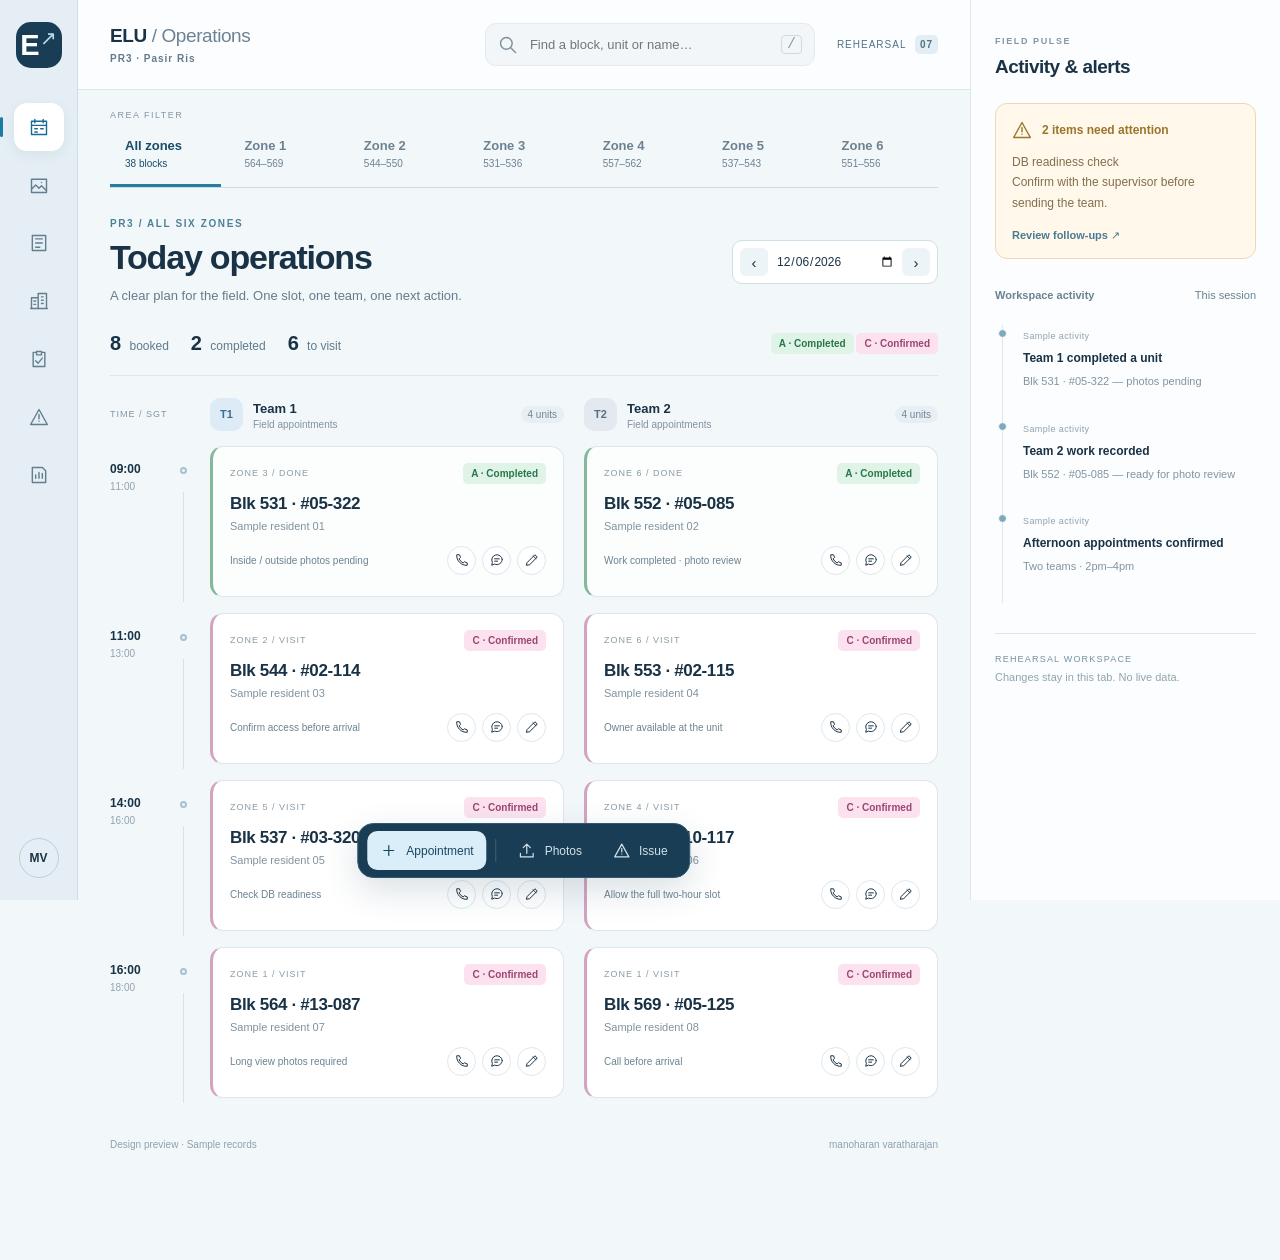
==== commit d88478e5: "Add files via upload" ====
--- a/index.html
+++ b/index.html
@@ -1,622 +1,10 @@
 <!doctype html>
-<html lang="en">
-<head>
-  <meta charset="utf-8">
-  <meta name="viewport" content="width=device-width, initial-scale=1">
-  <meta name="theme-color" content="#082f57">
-  <title>ELU Upgrading — Rehearsal Functional</title>
-  <link rel="manifest" href="manifest.webmanifest">
-  <link rel="stylesheet" href="styles.css?v=rehearsal7">
-</head>
-<body class="secure-locked">
-  <svg class="svg-sprite" aria-hidden="true">
-    <symbol id="i-dashboard" viewBox="0 0 24 24"><path d="M4 4h6v6H4zM14 4h6v10h-6zM4 14h6v6H4zM14 18h6v2h-6z"/></symbol>
-    <symbol id="i-building" viewBox="0 0 24 24"><path d="M4 21V5l8-3 8 3v16M8 8h2m4 0h2M8 12h2m4 0h2M8 16h2m4 0h2M2 21h20"/></symbol>
-    <symbol id="i-survey" viewBox="0 0 24 24"><path d="M7 3h10v4H7zM5 5H4v16h16V5h-1M8 12l2 2 5-5M8 18h8"/></symbol>
-    <symbol id="i-calendar" viewBox="0 0 24 24"><path d="M5 4h14a2 2 0 0 1 2 2v14H3V6a2 2 0 0 1 2-2ZM7 2v4m10-4v4M3 9h18M7 13h3v3H7z"/></symbol>
-    <symbol id="i-register" viewBox="0 0 24 24"><path d="M5 3h14v18H5zM8 7h8M8 11h8M8 15h5M8 19h4"/></symbol>
-    <symbol id="i-complaint" viewBox="0 0 24 24"><path d="M4 4h16v13H9l-5 4zM8 8h8M8 12h6"/></symbol>
-    <symbol id="i-team" viewBox="0 0 24 24"><path d="M8 11a4 4 0 1 0 0-8 4 4 0 0 0 0 8Zm8-1a3 3 0 1 0 0-6M2 21v-3a6 6 0 0 1 12 0v3m2 0v-2a5 5 0 0 0-2-4m4-1a5 5 0 0 1 4 5v2"/></symbol>
-    <symbol id="i-report" viewBox="0 0 24 24"><path d="M5 3h14v18H5zM8 16v2m4-6v6m4-10v10"/></symbol>
-    <symbol id="i-search" viewBox="0 0 24 24"><circle cx="11" cy="11" r="7"/><path d="m16 16 5 5"/></symbol>
-    <symbol id="i-chevron" viewBox="0 0 24 24"><path d="m9 6 6 6-6 6"/></symbol>
-    <symbol id="i-close" viewBox="0 0 24 24"><path d="M6 6l12 12M18 6 6 18"/></symbol>
-    <symbol id="i-check" viewBox="0 0 24 24"><path d="m5 12 4 4L19 6"/></symbol>
-  </svg>
-
-
-  <div class="security-gate" id="securityGate">
-    <div class="security-card">
-      <div class="security-lock-mark">ELU</div>
-      <div class="security-kicker">SECURE ACCESS</div>
-      <h1>ELU Upgrading</h1>
-      <p>Enter your username and password to unlock resident and appointment data.</p>
-      <form id="securityLoginForm" class="security-form">
-        <label>Username
-          <input type="text" id="securityUsername" autocomplete="username" spellcheck="false" required>
-        </label>
-        <label>Password
-          <input type="password" id="securityPassword" autocomplete="current-password" spellcheck="false" required>
-        </label>
-        <button class="primary-btn security-unlock-btn" id="securityUnlockBtn" type="submit">Login</button>
-      </form>
-      <div class="security-message" id="securityMessage" aria-live="polite"></div>
-      <div class="security-note">Password is not stored. Data is decrypted only after a successful unlock. The app locks again after 15 minutes of inactivity.</div>
-    </div>
-  </div>
-
-  <div class="app-shell">
-    <aside class="sidebar">
-      <div class="brand">
-        <div class="brand-mark">ELU</div>
-        <div>
-          <div class="brand-name">Upgrading</div>
-          <div class="brand-sub">Functional Rehearsal</div>
-        </div>
-      </div>
-      <div class="rehearsal-ribbon">REHEARSAL · ISOLATED DATA</div>
-
-      <div class="project-badge">
-        <span class="project-dot"></span>
-        <div><strong>PR3 Project</strong><small>6 zones · live workspace</small></div>
-      </div>
-
-      <nav class="nav" id="nav">
-        <button class="nav-item active" data-view="dashboard"><svg><use href="#i-dashboard"/></svg><span>Dashboard</span></button>
-        <button class="nav-item" data-view="appointments"><svg><use href="#i-calendar"/></svg><span>Appointment Schedule</span></button>
-        <button class="nav-item" data-view="teams"><svg><use href="#i-team"/></svg><span>Appointment Planner</span></button>
-        <button class="nav-item" data-view="units"><svg><use href="#i-register"/></svg><span>Unit Register</span></button>
-        <button class="nav-item" data-view="blockboard"><svg><use href="#i-building"/></svg><span>Block Board</span></button>
-        <button class="nav-item" data-view="survey"><svg><use href="#i-survey"/></svg><span>Survey Visits</span></button>
-        <button class="nav-item" data-view="complaints"><svg><use href="#i-complaint"/></svg><span>Complaint Register</span></button>
-        <button class="nav-item" data-view="photos"><svg><use href="#i-register"/></svg><span>Photo Report</span></button>
-        <button class="nav-item" data-view="reports"><svg><use href="#i-report"/></svg><span>Meeting Report</span></button>
-      </nav>
-
-      <div class="sidebar-note">
-        <strong>Field-first workflow</strong>
-        <span>Survey Visit → Appointment → Unit</span>
-      </div>
-    </aside>
-
-    <main class="main">
-      <header class="topbar rehearsal-topbar">
-        <div class="rehearsal-page-meta">
-          <div class="eyebrow">ELU UPGRADING · PASIR RIS · REHEARSAL</div>
-          <h1 id="pageTitle">Executive Dashboard</h1>
-          <p id="pageSubtitle">Functional preview using an isolated copy of the ELU project source.</p>
-        </div>
-        <div class="rehearsal-global-search">
-          <svg><use href="#i-search"/></svg>
-          <input id="globalUnitSearch" placeholder="Search Block, Unit, Name or Contact…" autocomplete="off">
-          <button id="globalSearchBtn" type="button">Search</button>
-        </div>
-        <div class="top-actions">
-          <div class="today-chip" id="todayChip"></div>
-          <div class="user-name-chip" id="userNameChip">Secure User</div>
-          <button class="ghost-btn" id="exportBackupBtn">Backup</button>
-          <button class="ghost-btn secure-logout-btn" id="securityLogoutBtn">Lock</button>
-        </div>
-      </header>
-
-      <section class="view active" id="dashboard">
-        <div class="command-hero rehearsal-command-hero">
-          <div class="command-copy">
-            <div class="command-kicker"><span class="live-dot"></span> PR3 · FUNCTIONAL REHEARSAL COMMAND CENTRE</div>
-            <h2>ELU Upgrading <em>Pasir Ris</em></h2>
-            <p>Real project source structure in a separate rehearsal store — appointments, units, survey, complaints, photos and reports can be tested here without touching production browser data.</p>
-            <div class="hero-tags"><span>6 Zones</span><span>38 Blocks</span><span id="heroTagUnits">2,341 Units</span><span class="sync-tag">Isolated rehearsal data</span></div>
-            <div class="rehearsal-hero-actions"><button class="primary-btn" data-go="teams">Today’s Planner</button><button class="ghost-btn light" data-go="appointments">New Appointment</button></div>
-          </div>
-          <div class="rehearsal-estate-art" aria-hidden="true"><div class="tower t1"></div><div class="tower t2"></div><div class="tower t3"></div><div class="tower t4"></div><div class="tree a"></div><div class="tree b"></div><div class="greenline"></div></div>
-          <div class="rehearsal-health-card">
-            <div class="health-head"><div><small>PROJECT HEALTH</small><strong>Overall Progress</strong></div><span>LIVE</span></div>
-            <div class="health-body"><div class="hero-orbit" id="heroOrbit"><div class="hero-orbit-inner"><strong id="heroCompletionPct">0%</strong><span>Completed</span></div></div><div class="health-total"><strong id="heroTotalUnits">0</strong><span>Total project units</span><small>Live from Unit Register</small></div></div>
-          </div>
-        </div>
-
-        <div class="kpi-grid premium-kpis">
-          <article class="kpi-card accent-green"><div class="kpi-icon green"><svg><use href="#i-check"/></svg></div><div><span>Opt-In Agree</span><strong id="kpiOptIn">0</strong><small id="kpiOptInPct">A + C</small></div></article>
-          <article class="kpi-card accent-pink"><div class="kpi-icon pink"><svg><use href="#i-calendar"/></svg></div><div><span>Confirmation · C</span><strong id="kpiAppointments">0</strong><small>Active confirmed appointments</small></div></article>
-          <article class="kpi-card accent-blue"><div class="kpi-icon blue">◷</div><div><span>Pending Confirmation · P</span><strong id="kpiPending">0</strong><small>Resident responded · date waiting</small></div></article>
-          <article class="kpi-card accent-cyan"><div class="kpi-icon cyan"><svg><use href="#i-building"/></svg></div><div><span>Work Completed</span><strong id="kpiCompleted">0</strong><small id="kpiCompletedPct">0%</small></div></article>
-          <article class="kpi-card accent-amber"><div class="kpi-icon amber">NR</div><div><span>No Response</span><strong id="kpiNR">0</strong><small>Requires follow-up</small></div></article>
-          <article class="kpi-card accent-rose"><div class="kpi-icon rose">D</div><div><span>Opt-Out</span><strong id="kpiOptOut">0</strong><small>Resident declined</small></div></article>
-          <article class="kpi-card accent-violet"><div class="kpi-icon violet"><svg><use href="#i-survey"/></svg></div><div><span>Survey Visits</span><strong id="kpiFollowups">0</strong><small>Upcoming visit appointments</small></div></article>
-        </div>
-
-
-        <div class="rehearsal-quick-strip">
-          <button data-go="teams"><span>▣</span><div><b>Today’s Planner</b><small>Live schedule</small></div></button>
-          <button data-go="appointments"><span>＋</span><div><b>New Appointment</b><small>Add / reschedule</small></div></button>
-          <button data-go="photos"><span>▧</span><div><b>Photo Workflow</b><small>Daily + block report</small></div></button>
-          <button data-go="blockboard"><span>▦</span><div><b>Block Board</b><small>Floor / unit status</small></div></button>
-          <button data-go="reports"><span>▥</span><div><b>Meeting Report</b><small>Manager output</small></div></button>
-          <button data-rehearsal-backup="1"><span>☁</span><div><b>Backup Data</b><small>Encrypted copy</small></div></button>
-        </div>
-
-        <div class="dashboard-grid dashboard-grid-wow">
-          <article class="panel zone-panel">
-            <div class="panel-head"><div><span class="section-label">ZONE PERFORMANCE</span><h3>Project pulse by zone</h3><p>Completion is calculated from the master unit data.</p></div><span class="panel-badge">LIVE</span></div>
-            <div id="zoneProgress" class="zone-progress zone-card-grid"></div>
-          </article>
-
-          <article class="panel appointment-panel">
-            <div class="panel-head"><div><span class="section-label">NEXT ACTIONS</span><h3>Upcoming confirmations</h3><p>Existing Excel schedules are already loaded.</p></div><button class="text-btn" data-go="appointments">View schedule</button></div>
-            <div id="upcomingAppointments" class="compact-list premium-compact-list"></div>
-          </article>
-        </div>
-
-        <article class="panel today-team-panel">
-          <div class="panel-head"><div><span class="section-label">TODAY · TEAM SCHEDULE</span><h3>Today's appointment deployment</h3><p>Each Zone is separated first, with Team 1 and Team 2 shown inside that Zone.</p></div><button class="text-btn" data-go="teams">Open Planner</button></div>
-          <div id="todayTeamBoard" class="today-team-board"></div>
-        </article>
-
-        <article class="panel attention-panel">
-          <div class="panel-head"><div><span class="section-label">FIELD VISITS</span><h3>Upcoming survey visits</h3></div><button class="text-btn" data-go="survey">Open Survey</button></div>
-          <div id="followupAttention" class="attention-grid"></div>
-        </article>
-      </section>
-
-      <section class="view" id="blockboard">
-        <div class="section-toolbar">
-          <div class="filter-group">
-            <label>Zone<select id="boardZone"></select></label>
-            <label>Block<select id="boardBlock"></select></label>
-            <label>Floor<select id="boardFloor"><option value="all">All floors</option></select></label>
-          </div>
-          <div class="toolbar-actions">
-            <div class="search-box"><svg><use href="#i-search"/></svg><input id="boardSearch" placeholder="Search unit e.g. 13-132"></div>
-            <button class="ghost-btn" id="downloadBlockBoardBtn">Block Board · A4 One Page</button>
-          </div>
-        </div>
-
-        <div id="blockHeadline" class="block-headline"></div>
-
-        <div class="legend">
-          <span><i class="dot optin"></i>A · Opt-In</span>
-          <span><i class="dot confirm"></i>C · Confirmation</span>
-          <span><i class="dot pending-confirm"></i>◷ P · Pending Confirmation</span>
-          <span><i class="dot optout"></i>D · Opt-Out</span>
-          <span><i class="dot nr"></i>NR · No Response</span>
-        </div>
-
-        <div id="floorBoard" class="floor-board"></div>
-      </section>
-
-      <section class="view" id="survey">
-        <div class="form-layout">
-          <article class="panel form-card">
-            <div class="panel-head"><div><span class="section-label">VISIT DIARY</span><h3>Survey Visit Register</h3><p>Reference for when you need to visit a resident. No A / C / D / NR status is set here.</p></div></div>
-            <form id="surveyForm" class="premium-form">
-              <input type="hidden" id="surveyEditId">
-              <div class="form-row three">
-                <label>Zone<select id="surveyZone"></select></label>
-                <label>Block<select id="surveyBlock"></select></label>
-                <label>Unit<select id="surveyUnit"></select></label>
-              </div>
-              <div class="form-row two">
-                <label>Owner Name · Optional<input id="surveyOwner" autocomplete="off" placeholder="Leave blank if not known"></label>
-                <label>Contact<input id="surveyContact" inputmode="tel" autocomplete="off" placeholder="Contact number"></label>
-              </div>
-              <div class="form-row two">
-                <label>Survey Visit Date<input type="date" id="surveyVisitDate"></label>
-                <label>Visit Time<input type="time" id="surveyVisitTime"></label>
-              </div>
-              <label>Visit Note<textarea id="surveyRemarks" rows="4" placeholder="Call note, access note, resident request..."></textarea></label>
-              <div class="form-actions">
-                <button class="primary-btn" id="surveySaveBtn" type="submit">Save Survey Visit</button>
-                <button class="ghost-btn hidden" id="surveyCancelEdit" type="button">Cancel Edit</button>
-              </div>
-              <div class="form-hint">Survey is a visit diary only. Visit date, time and note stay here. Contact is used only as a backup when the Unit Register has no contact. Appointment Register remains the main source.</div>
-            </form>
-          </article>
-
-          <article class="panel">
-            <div class="panel-head"><div><span class="section-label">RECENT ACTIVITY</span><h3>Survey Register</h3></div></div>
-            <div id="surveyTable" class="table-shell"></div>
-          </article>
-        </div>
-      </section>
-
-      <section class="view premium-operation-view" id="appointments">
-        <div class="operation-hero"><div><span>RESIDENT OPERATIONS</span><h2>Appointment Control Centre</h2><p>Create, edit, reschedule, call or WhatsApp from one working register.</p></div><div class="operation-badges"><b>4 Fixed Slots</b><b>Team 1 / Team 2</b><b>Live Unit Status</b></div></div>
-        <div class="form-layout">
-          <article class="panel form-card">
-            <div class="panel-head"><div><span class="section-label">APPOINTMENT ENTRY</span><h3>Direct Appointment / Resident Details</h3><p>Direct visit? Enter Date + Slot + Team here. The same record appears in Planner, Appointment Register and Unit Register.</p></div></div>
-            <form id="appointmentForm" class="premium-form">
-              <input type="hidden" id="appointmentEditId">
-              <div class="form-row three">
-                <label>Zone<select id="appointmentZone"></select></label>
-                <label>Block<select id="appointmentBlock"></select></label>
-                <label>Unit<select id="appointmentUnit"></select></label>
-              </div>
-
-              <div class="form-row three">
-                <label>Appointment Date<input type="date" id="appointmentDate"></label>
-                <label>Time Slot
-                  <select id="appointmentSlot">
-                    <option>9am–11am</option>
-                    <option>11am–1pm</option>
-                    <option>2pm–4pm</option>
-                    <option>4pm–6pm</option>
-                    <option value="CUSTOM">Custom Time</option>
-                  </select>
-                </label>
-                <label>Team
-                  <select id="appointmentTeam">
-                    <option>Team 1</option>
-                    <option>Team 2</option>
-                    <option value="">Unassigned</option>
-                  </select>
-                </label>
-              </div>
-
-              <div class="planner-custom-time hidden" id="appointmentCustomTimeRow">
-                <label>Custom Start<input type="time" id="appointmentCustomStart"></label>
-                <label>Custom End<input type="time" id="appointmentCustomEnd"></label>
-              </div>
-
-              <div class="planned-schedule-card" id="appointmentPlanCard">
-                <div><span>Current Booking</span><strong id="appointmentPlanDate">—</strong></div>
-                <div><span>Current Slot</span><strong id="appointmentPlanSlot">—</strong></div>
-                <div><span>Current Team</span><strong id="appointmentPlanTeam">—</strong></div>
-              </div>
-
-              <div class="form-row two">
-                <label>Owner Name<input id="appointmentOwner" placeholder="Owner / resident name"></label>
-                <label>Contact<input id="appointmentContact" inputmode="tel" placeholder="Contact number"></label>
-              </div>
-
-              <label>Appointment Note<textarea id="appointmentRemarks" rows="3" placeholder="Resident / access note"></textarea></label>
-              <div class="inline-sync-note" id="appointmentSyncNote">One booking record only. Direct entry here automatically appears in Planner; Planner updates appear here too.</div>
-              <div class="form-actions">
-                <button class="primary-btn" id="appointmentSaveBtn" type="submit">Save Appointment</button>
-                <button class="optout-btn" id="appointmentOptOutBtn" type="button">Opt-Out · D</button>
-                <button class="ghost-btn hidden" id="appointmentCancelEdit" type="button">Cancel Edit</button>
-              </div>
-              <div class="form-hint">Two routes, one record: Survey follow-up can open this form, or you can create a direct appointment here. Existing bookings are rescheduled instead of duplicated.</div>
-            </form>
-          </article>
-
-          <article class="panel">
-            <div class="panel-head register-head"><div><span class="section-label">UNIT APPOINTMENT STATUS</span><h3>Appointment Register</h3><p><span id="appointmentUnitCount">0</span> units shown. NR = no response · P = waiting · C = confirmed · A = completed · D = opt-out.</p></div><div class="register-tools"><div class="search-box small"><svg><use href="#i-search"/></svg><input id="appointmentUnitSearch" placeholder="Search unit e.g. 01-302"></div><label class="mini-filter">Zone<select id="appointmentZoneFilter"></select></label><label class="mini-filter">Block<select id="appointmentBlockFilter"></select></label></div></div>
-            <div id="appointmentTable" class="table-shell"></div>
-          </article>
-        </div>
-      </section>
-
-      <section class="view" id="units">
-        <article class="panel">
-          <div class="panel-head register-head">
-            <div><span class="section-label">MASTER DATA · READ ONLY</span><h3>Unit Register</h3><p>Appointment Register is the main source. Survey contributes contact only when the master contact is blank.</p></div>
-            <div class="register-tools">
-              <div class="search-box small"><svg><use href="#i-search"/></svg><input id="unitSearch" placeholder="Search block / unit / owner / contact"></div>
-              <select id="unitZoneFilter"></select>
-              <select id="unitBlockFilter"></select>
-            </div>
-          </div>
-          <div id="unitTable" class="table-shell"></div>
-        </article>
-      </section>
-
-      <section class="view" id="complaints">
-        <div class="form-layout">
-          <article class="panel form-card">
-            <div class="panel-head"><div><span class="section-label">SEPARATE RECORD</span><h3>New Complaint</h3><p>Select the unit; owner and contact are looked up. No complaint is created automatically.</p></div></div>
-            <form id="complaintForm" class="premium-form">
-              <input type="hidden" id="complaintEditId">
-              <div class="form-row three">
-                <label>Zone<select id="complaintZone"></select></label>
-                <label>Block<select id="complaintBlock"></select></label>
-                <label>Unit<select id="complaintUnit"></select></label>
-              </div>
-              <div class="form-row two">
-                <label>Owner Name<input id="complaintOwner" readonly></label>
-                <label>Contact<input id="complaintContact" readonly></label>
-              </div>
-              <div class="form-row two">
-                <label>Date<input type="date" id="complaintDate" required></label>
-                <label>Status<select id="complaintStatus"><option>Open</option><option>In Progress</option><option>Closed</option></select></label>
-              </div>
-              <label>Complaint<textarea id="complaintText" rows="4" required></textarea></label>
-              <label>Remarks<textarea id="complaintRemarks" rows="3"></textarea></label>
-              <div class="form-actions">
-                <button class="primary-btn" id="complaintSaveBtn" type="submit">Save Complaint</button>
-                <button class="ghost-btn hidden" id="complaintCancelEdit" type="button">Cancel Edit</button>
-              </div>
-            </form>
-          </article>
-
-          <article class="panel">
-            <div class="panel-head register-head"><div><span class="section-label">COMPLAINT REGISTER</span><h3>Resident Complaints</h3></div><div class="register-tools"><label class="mini-filter">Zone<select id="complaintZoneFilter"></select></label><label class="mini-filter">Block<select id="complaintBlockFilter"></select></label></div></div>
-            <div id="complaintTable" class="table-shell"></div>
-          </article>
-        </div>
-      </section>
-
-      <section class="view premium-operation-view" id="teams">
-        <div class="planner-hero simple-planner-hero">
-          <div>
-            <span class="section-label">APPOINTMENT PLANNER</span>
-            <h2>Today’s appointment working sheet</h2>
-            <p>Display only. Appointments come directly from Appointment Schedule. To add, edit, reschedule or cancel, open the appointment record.</p>
-          </div>
-          <div class="simple-planner-controls">
-            <label>Zone<select id="plannerViewZone"></select></label>
-            <label>Date<input type="date" id="teamDate"></label>
-            <button class="ghost-btn" id="plannerToday" type="button">Today</button>
-            <button class="ghost-btn" id="plannerTomorrow" type="button">Tomorrow</button>
-            <button class="ghost-btn" id="plannerNext7" type="button">Next 7 Days</button>
-          </div>
-        </div>
-
-        <article class="panel simple-planner-panel">
-          <div class="planner-sheet-title">
-            <div>
-              <span class="section-label">LIVE FROM APPOINTMENT SCHEDULE</span>
-              <h3 id="plannerDateTitle">Today appointments</h3>
-            </div>
-            <div class="planner-sheet-actions"><span class="panel-badge" id="plannerCountBadge">0 appointments</span></div>
-          </div>
-          <div id="plannerTable" class="table-shell simple-planner-table"></div>
-        </article>
-
-        <div class="hidden" aria-hidden="true">
-          <select id="plannerViewBlock"></select>
-          <button id="plannerPrevDay" type="button"></button>
-          <button id="plannerNextDay" type="button"></button>
-
-          <form id="plannerForm">
-            <input type="hidden" id="plannerEditId">
-            <select id="plannerZone"></select>
-            <select id="plannerBlock"></select>
-            <select id="plannerUnit"></select>
-            <select id="plannerTeam"><option>Team 1</option><option>Team 2</option></select>
-            <select id="plannerSlot"><option>9am–11am</option><option>11am–1pm</option><option>2pm–4pm</option><option>4pm–6pm</option><option value="CUSTOM">Custom Time</option></select>
-            <div id="plannerCustomTimeRow"><input type="time" id="plannerCustomStart"><input type="time" id="plannerCustomEnd"></div>
-            <input id="plannerRemarks">
-            <button id="plannerSaveBtn" type="submit"></button>
-            <button id="plannerCancelEdit" type="button"></button>
-          </form>
-          <div id="plannerSpecialTimes"></div>
-          <div id="plannerUnassigned"></div>
-        </div>
-      </section>
-
-      <section class="view hidden" id="schedulemaster" aria-hidden="true">
-        <div class="planner-hero master-schedule-hero">
-          <div>
-            <span class="section-label">22 → 21 CYCLE · QUICK ENTRY</span>
-            <h2>Master Appointment Schedule</h2>
-            <p>Enter appointments continuously in one place. Daily Appointment Planner will automatically show the same records by date.</p>
-          </div>
-          <div class="master-cycle-controls">
-            <label>Cycle Reference Date<input type="date" id="masterCycleDate"></label>
-            <label>View Zone<select id="masterZoneFilter"></select></label>
-          </div>
-        </div>
-
-        <article class="panel master-entry-panel">
-          <div class="panel-head"><div><span class="section-label">FAST ENTRY</span><h3>Add appointment row</h3><p>Date / Zone / Team stay in place after saving so you can enter the next unit quickly.</p></div></div>
-          <form id="masterScheduleForm" class="master-schedule-form">
-            <label>Date<input type="date" id="masterDate"></label>
-            <label>Zone<select id="masterZone"></select></label>
-            <label>Block<select id="masterBlock"></select></label>
-            <label>Unit<select id="masterUnit"></select></label>
-            <label>Team<select id="masterTeam"><option>Team 1</option><option>Team 2</option></select></label>
-            <label>Slot<select id="masterSlot"><option>9am–11am</option><option>11am–1pm</option><option>2pm–4pm</option><option>4pm–6pm</option><option value="CUSTOM">Custom Time</option></select></label>
-            <div class="master-custom-time hidden" id="masterCustomRow">
-              <label>Start<input type="time" id="masterCustomStart"></label>
-              <label>End<input type="time" id="masterCustomEnd"></label>
-            </div>
-            <label class="master-note">Remarks<input id="masterRemarks" placeholder="Resident / access note"></label>
-            <button class="primary-btn" type="submit">Add Appointment</button>
-          </form>
-        </article>
-
-        <article class="panel">
-          <div class="panel-head register-head">
-            <div><span class="section-label">MONTHLY WORKING SHEET</span><h3 id="masterCycleTitle">22 → 21 Schedule</h3><p>Zone-wise appointment schedule. This stays with Planner, Dashboard and the project records. Photo Report now has its own separate Daily Photo Schedule.</p></div>
-          </div>
-          <div id="masterScheduleTable" class="table-shell"></div>
-        </article>
-      </section>
-
-      <section class="view" id="photos">
-        <div class="planner-hero photo-report-hero">
-          <div>
-            <span class="section-label">PHOTO INBOX · 22 → 21 CYCLE</span>
-            <h2>Zone-wise Photo Report</h2>
-            <p>Choose one Zone + Date. Enter that day's units, then attach photos unit-by-unit. Photo work stays separate from all project appointment records.</p>
-          </div>
-          <div class="photo-cycle-controls">
-            <label>Zone<select id="photoZone"></select></label>
-            <label>Date<input type="date" id="photoDate"></label>
-            <label>Target Unit<select id="photoTargetUnit"></select></label>
-          </div>
-        </div>
-
-        <div id="photoZoneTabs" class="photo-zone-tabs" aria-label="Photo zones">
-          <button type="button" data-photo-zone-tab="1">Zone 1</button>
-          <button type="button" data-photo-zone-tab="2">Zone 2</button>
-          <button type="button" data-photo-zone-tab="3">Zone 3</button>
-          <button type="button" data-photo-zone-tab="4">Zone 4</button>
-          <button type="button" data-photo-zone-tab="5">Zone 5</button>
-          <button type="button" data-photo-zone-tab="6">Zone 6</button>
-        </div>
-
-        <div class="photo-day-workbench">
-          <article class="panel photo-schedule-panel">
-            <div class="panel-head register-head">
-              <div>
-                <span class="section-label">PHOTO DAILY REGISTER</span>
-                <h3 id="photoScheduleContextTitle">Daily Photo Schedule</h3>
-                <p>Only the selected Zone + Date is shown here. Change Zone / Date above to prepare another day. This register stays separate from all project records.</p>
-              </div>
-              <span id="photoScheduleCount" class="panel-badge">0 units</span>
-            </div>
-
-            <form id="photoScheduleForm" class="photo-schedule-form photo-schedule-form-compact">
-              <label>Block<select id="photoScheduleBlock"></select></label>
-              <label>Unit<select id="photoScheduleUnit"></select></label>
-              <label>Team<select id="photoScheduleTeam"><option>Team 1</option><option>Team 2</option></select></label>
-              <label>Time<input id="photoScheduleTime" placeholder="e.g. 9am–11am"></label>
-              <button class="primary-btn" type="submit">Add Unit</button>
-            </form>
-
-            <div class="photo-rule-note">Type one day at a time. For a week, change the Date above and enter that day's units. Remove deletes only this daily schedule line — not photos.</div>
-            <div id="photoScheduleTable" class="table-shell photo-schedule-table photo-schedule-table-compact"></div>
-          </article>
-
-          <article class="panel photo-import-panel photo-import-side">
-            <div class="panel-head">
-              <div>
-                <span class="section-label">DAILY PHOTO DROP</span>
-                <h3>Upload WhatsApp ZIP</h3>
-                <p>Select the Target Unit above, then attach its ZIP. The unit list comes only from this Zone + Date Photo Daily Register.</p>
-              </div>
-            </div>
-            <div class="photo-import-row photo-import-row-compact">
-              <input type="file" id="photoZipInput" accept=".zip,application/zip">
-              <button class="primary-btn" id="photoImportBtn" type="button">Import ZIP</button>
-              <span id="photoImportStatus" class="photo-import-status">No ZIP selected.</span>
-            </div>
-            <div class="photo-rule-note">Photos remain in the separate photo store. The first 3 ordered photos are used in the report; extras stay available until you delete them.</div>
-          </article>
-        </div>
-
-        <article class="panel">
-          <div class="panel-head register-head">
-            <div><span class="section-label">DAILY CHECK</span><h3 id="photoDailyTitle">Daily photo units & photos</h3><p>Green = at least 3 photos ready. Units with stored photos remain visible even if their Daily Photo Schedule row was removed.</p></div>
-          </div>
-          <div id="photoDailyBoard" class="photo-daily-board"></div>
-        </article>
-
-        <article class="panel photo-monthly-panel">
-          <div class="panel-head register-head">
-            <div><span class="section-label">MONTHLY OUTPUT</span><h3 id="photoCycleTitle">22 → 21 Photo Report</h3><p>Generate Zone-wise Word or Print/PDF from stored photos. Report order is date → team → time → block/unit.</p></div>
-            <div class="register-tools">
-              <label class="mini-filter">Cycle Reference Date<input type="date" id="photoCycleDate"></label>
-              <button class="primary-btn" id="photoWordBtn" type="button">Generate Word</button>
-              <button class="ghost-btn" id="photoPdfBtn" type="button">Print / PDF</button>
-            </div>
-          </div>
-          <div class="photo-retention-note" id="photoRetentionNote"></div>
-          <div id="photoMonthlySummary" class="photo-monthly-summary"></div>
-        </article>
-        <article class="panel photo-block-report-panel">
-          <div class="panel-head register-head">
-            <div><span class="section-label">BLOCK-WISE OUTPUT</span><h3>Block-wise Photo Report</h3>
-              <p>Daily uploads stay unchanged. This report collects every stored photo for the selected block across the chosen date range.</p>
-            </div>
-            <div class="register-tools block-photo-tools">
-              <label class="mini-filter">Block<select id="photoBlockReportBlock"></select></label>
-              <label class="mini-filter">From<input type="date" id="photoBlockReportFrom"></label>
-              <label class="mini-filter">To<input type="date" id="photoBlockReportTo"></label>
-              <button class="primary-btn" id="photoBlockWordBtn" type="button">Block Word</button>
-              <button class="ghost-btn" id="photoBlockPdfBtn" type="button">Block Print / PDF</button>
-            </div>
-          </div>
-          <div class="photo-retention-note">Report view only — stored photos are not moved, copied, deleted or changed.</div>
-          <div id="photoBlockSummary" class="photo-monthly-summary"></div>
-        </article>
-      </section>
-
-      <section class="view" id="reports">
-        <div class="report-hero">
-          <div><span class="section-label">WEEKLY PROGRESS MEETING</span><h2>Progress Summary</h2><p>Calculated from the read-only Unit Register. A + C = Opt-In Agree; completed work is counted separately.</p></div>
-          <div class="report-actions report-download-actions">
-            <div class="report-primary-downloads">
-              <button class="primary-btn" id="exportManagerPdfBtn">Manager PDF</button>
-              <button class="primary-btn secondary" id="exportManagerPptBtn">Manager PPT</button>
-              <button class="ghost-btn" id="exportUnitSummaryPdfBtn">Unit Summary PDF</button>
-              <button class="ghost-btn" id="exportBlockChartPdfBtn">Block Chart PDF</button>
-            </div>
-            <div class="report-data-downloads" aria-label="Data exports">
-              <span class="report-data-label">DATA EXPORT</span>
-              <button class="ghost-btn" id="exportProgressBtn">Progress CSV</button>
-              <button class="ghost-btn" id="exportUnitsBtn">Unit Summary CSV</button>
-            </div>
-          </div>
-        </div>
-        <article class="panel">
-          <div class="panel-head register-head">
-            <div><h3>Weekly Progress Summary</h3><p>Aligned to the Progress Summary structure from your source workbooks.</p></div>
-            <div class="register-tools">
-              <label class="mini-filter">Zone<select id="reportZoneFilter"></select></label>
-              <label class="mini-filter">Block<select id="reportBlockFilter"></select></label>
-            </div>
-          </div>
-          <div class="manager-export-note"><strong>Manager Report</strong><span>PDF / PPT includes a colour-coded block percentage chart, zone progress and weekly meeting table. Unit Summary exports exclude Owner Name, Contact and free-text Remarks.</span></div>
-          <div id="reportSummaryCards" class="report-summary-cards"></div>
-          <div class="report-chart-panel">
-            <div class="report-chart-head"><div><span class="section-label">BLOCK VIEW</span><h3>Block Status % Comparison</h3><p>Side-by-side percentage columns for Opt-In, Completed, Pending Confirmation, Opt-Out and NR.</p></div><span class="panel-badge">NO PERSONAL DATA</span></div>
-            <div class="report-chart-legend">
-              <span><i class="legend-agree"></i>Opt-In A+C</span>
-              <span><i class="legend-done"></i>Completed</span>
-              <span><i class="legend-p"></i>Pending P</span>
-              <span><i class="legend-d"></i>Opt-Out D</span>
-              <span><i class="legend-nr"></i>NR</span>
-            </div>
-            <div id="reportBlockChart" class="report-block-chart"></div>
-          </div>
-          <div id="reportTable" class="table-shell"></div>
-        </article>
-
-        <article class="panel response-summary-panel">
-          <div class="panel-head register-head response-summary-toolbar">
-            <div>
-              <span class="section-label">SEPARATE LIVE SUMMARY</span>
-              <h3>Opt-In / Opt-Out / NR Summary</h3>
-              <p>Live block-wise summary from the current Unit Register. Pending Confirmation (P) is counted inside Respond Unit and shown separately for accountability.</p>
-            </div>
-            <div class="register-tools">
-              <label class="mini-filter">Zone<select id="responseSummaryZoneFilter"></select></label>
-              <button class="ghost-btn" id="responseSummaryPrintBtn" type="button">Print / PDF</button>
-              <button class="ghost-btn" id="responseSummaryCsvBtn" type="button">Summary CSV</button>
-            </div>
-          </div>
-
-          <div class="response-summary-sheet" id="responseSummarySheet">
-            <div class="response-summary-title">(Summary of Opt In, Opt Out &amp; NR Unit Details)</div>
-            <div id="responseSummaryTable" class="response-summary-table-wrap"></div>
-          </div>
-        </article>
-      </section>
-    </main>
-  </div>
-
-  <div class="drawer-backdrop" id="drawerBackdrop"></div>
-  <aside class="unit-drawer" id="unitDrawer">
-    <div class="drawer-head">
-      <div><span class="section-label">UNIT DETAILS</span><h2 id="drawerUnitTitle">Unit</h2><p id="drawerUnitMeta"></p></div>
-      <button class="icon-btn" id="drawerClose"><svg><use href="#i-close"/></svg></button>
-    </div>
-    <div class="master-readonly">
-      <div class="master-lock">Master data · read only</div>
-      <input type="hidden" id="drawerUnitKey">
-      <div class="readonly-grid">
-        <div><span>Status</span><strong id="drawerStatusText">—</strong></div>
-        <div><span>Owner Name</span><strong id="drawerOwnerText">—</strong></div>
-        <div><span>Contact</span><strong id="drawerContactText">—</strong></div>
-        <div><span>Survey Visit</span><strong id="drawerFollowupText">—</strong></div>
-        <div class="wide"><span>Remarks</span><strong id="drawerRemarksText">—</strong></div>
-        <div><span>Appointment</span><strong id="drawerAppointmentText">—</strong></div>
-        <div><span>Team</span><strong id="drawerTeamText">—</strong></div>
-      </div>
-      <div class="legacy-box" id="drawerLegacy"></div>
-      <div class="drawer-shortcuts">
-        <button type="button" class="primary-btn" id="drawerSurveyBtn">Survey Visit</button>
-        <button type="button" class="ghost-btn" id="drawerAppointmentBtn">Appointment</button>
-      </div>
-    </div>
-  </aside>
-
-  <div class="toast" id="toast"></div>
-  <script src="data.js?v=rehearsal7"></script>
-  <script src="jszip.min.js"></script>
-<script src="app.js?v=rehearsal7"></script>
-<script>if("serviceWorker" in navigator){window.addEventListener("load",()=>navigator.serviceWorker.register("service-worker.js").catch(()=>{}))}</script>
-</body>
-</html>
+<html lang="en"><head><meta charset="utf-8"><meta name="viewport" content="width=device-width,initial-scale=1"><meta name="theme-color" content="#eef6fa"><title>ELU / Operations — Rehearsal V7</title><link rel="icon" href="icon-192.png"><link rel="manifest" href="manifest.webmanifest"><link rel="stylesheet" href="styles.css?v=7"></head>
+<body><aside class="rail"><a class="brand" href="#today" aria-label="ELU home">E<span>↗</span></a><nav id="navigation" aria-label="Workspaces"></nav><button id="about" class="rail-profile" title="About this rehearsal" aria-label="About this rehearsal">MV</button></aside>
+<div class="shell"><header class="command"><div class="identity"><b>ELU <span>/ Operations</span></b><small>PR3 · Pasir Ris</small></div><label class="search"><span id="searchIcon"></span><input id="search" placeholder="Find a block, unit or name…" aria-label="Search records"><kbd>/</kbd></label><span class="rehearsal">REHEARSAL <b>07</b></span><button class="round" id="activityToggle" title="Activity and alerts" aria-label="Activity and alerts"></button></header>
+<div class="zone-wrap"><div class="zone-caption">AREA FILTER</div><nav id="zones" aria-label="Filter by zone"></nav></div>
+<main id="main"></main><footer class="credit">Design preview · Sample records <span>manoharan varatharajan</span></footer></div>
+<aside id="activity" class="activity" aria-label="Activity and alerts"><header><div><small>FIELD PULSE</small><h2>Activity & alerts</h2></div><button class="round" id="closeActivity" aria-label="Close activity drawer">×</button></header><div id="activityContent"></div><div class="drawer-foot">REHEARSAL WORKSPACE<br><span>Changes stay in this tab. No live data.</span></div></aside>
+<div id="dock" class="dock"><button id="addAppointment"></button><span></span><button id="addPhotos"></button><button id="addIssue"></button></div>
+<dialog id="modal"><form id="modalForm"><header><div><small id="modalEyebrow">REHEARSAL</small><h2 id="modalTitle"></h2></div><button type="button" class="round" id="closeModal" aria-label="Close dialog">×</button></header><div id="modalFields"></div><footer><button type="button" id="cancelModal" class="secondary">Cancel</button><button type="submit" class="primary" id="saveModal">Save demo change</button></footer></form></dialog>
+<div id="toast" role="status"></div><script src="app.js?v=7"></script></body></html>
--- a/styles.css
+++ b/styles.css
@@ -1,1587 +1,2 @@
-*{box-sizing:border-box} :root{
---bg:#f4f9ff;--bg2:#eef6ff;--card:#fff;--ink:#15243b;--muted:#6f8199;--line:#e3edf8;
---blue:#3d8df5;--blue2:#76b8ff;--blueSoft:#eaf4ff;--navy:#254568;--green:#2cae7b;--greenSoft:#eaf9f3;
---amber:#d79a2b;--amberSoft:#fff7e7;--rose:#d76475;--roseSoft:#fff0f3;--violet:#7c70d8;--violetSoft:#f3f0ff;
---cyan:#2ea6bc;--cyanSoft:#e9f9fc;--shadow:0 18px 45px rgba(56,105,156,.10);--radius:22px
-}
-html{background:var(--bg);scroll-behavior:smooth}body{margin:0;font-family:Inter,ui-sans-serif,system-ui,-apple-system,BlinkMacSystemFont,"Segoe UI",sans-serif;color:var(--ink);background:radial-gradient(circle at 85% 0,#e7f4ff 0,transparent 28%),linear-gradient(180deg,#f9fcff,var(--bg));min-height:100vh}
-button,input,select,textarea{font:inherit}.svg-sprite{position:absolute;width:0;height:0;overflow:hidden}
-.app-shell{min-height:100vh}.sidebar{position:fixed;left:0;top:0;bottom:0;width:258px;padding:24px 18px;background:rgba(255,255,255,.92);backdrop-filter:blur(18px);border-right:1px solid var(--line);display:flex;flex-direction:column;z-index:40}
-.brand{display:flex;align-items:center;gap:12px;padding:0 6px 22px}.brand-mark{width:48px;height:48px;border-radius:16px;display:grid;place-items:center;background:linear-gradient(145deg,#a8d7ff,#4d9cf7);color:white;font-weight:900;letter-spacing:.05em;box-shadow:0 12px 25px rgba(61,141,245,.24)}.brand-name{font-weight:850;font-size:17px;letter-spacing:-.02em}.brand-sub{color:var(--muted);font-size:11px;margin-top:2px}
-.project-badge{border:1px solid #dceafa;background:linear-gradient(135deg,#f8fcff,#eef7ff);border-radius:17px;padding:12px 13px;display:flex;gap:10px;align-items:center;margin-bottom:20px}.project-dot{width:9px;height:9px;border-radius:50%;background:#42bd88;box-shadow:0 0 0 5px rgba(66,189,136,.10)}.project-badge strong{display:block;font-size:12px}.project-badge small{display:block;color:var(--muted);font-size:10px;margin-top:2px}
-.nav{display:grid;gap:5px;overflow:auto;padding-right:2px}.nav-item{border:0;background:transparent;border-radius:13px;padding:11px 12px;color:#657a94;display:flex;align-items:center;gap:11px;font-size:13px;font-weight:720;text-align:left;cursor:pointer;transition:.18s}.nav-item svg{width:19px;height:19px;fill:none;stroke:currentColor;stroke-width:1.8;stroke-linecap:round;stroke-linejoin:round}.nav-item:hover{background:#f5faff;color:#397bc9}.nav-item.active{background:linear-gradient(90deg,#e9f4ff,#f6fbff);color:#2f7ed8;box-shadow:inset 3px 0 0 #6fb4ff}
-.sidebar-note{margin-top:auto;border-top:1px solid var(--line);padding:16px 8px 2px}.sidebar-note strong,.sidebar-note span{display:block}.sidebar-note strong{font-size:11px;color:#4a6381}.sidebar-note span{font-size:10px;color:#91a0b3;margin-top:3px}
-.main{margin-left:258px;padding:30px 34px 60px;min-height:100vh}.topbar{display:flex;justify-content:space-between;gap:24px;align-items:flex-start;margin-bottom:24px}.eyebrow,.section-label{font-size:10px;font-weight:850;letter-spacing:.13em;color:#6d9bcc}.topbar h1{font-size:30px;letter-spacing:-.035em;margin:6px 0 5px}.topbar p{margin:0;color:var(--muted);font-size:13px}.top-actions{display:flex;align-items:center;gap:10px}.today-chip{border:1px solid var(--line);background:#fff;border-radius:12px;padding:10px 13px;color:#5d748e;font-size:12px;box-shadow:0 6px 16px rgba(65,109,153,.05)}
-.ghost-btn,.primary-btn,.text-btn,.icon-btn{cursor:pointer}.ghost-btn{border:1px solid #d9e7f5;background:#fff;color:#4f6e8f;padding:10px 14px;border-radius:12px;font-weight:750;font-size:12px}.ghost-btn:hover{background:#f7fbff}.primary-btn{border:0;background:linear-gradient(135deg,#61afff,#3d8df5);color:#fff;padding:12px 16px;border-radius:13px;font-weight:800;font-size:12px;box-shadow:0 10px 22px rgba(61,141,245,.22)}.primary-btn:hover{filter:brightness(.98);transform:translateY(-1px)}.text-btn{border:0;background:none;color:#3d8df5;font-weight:800;font-size:11px}
-.view{display:none}.view.active{display:block}.hero{position:relative;overflow:hidden;background:linear-gradient(115deg,#ffffff 0%,#f3f9ff 60%,#e6f4ff 100%);border:1px solid #dfeefa;border-radius:28px;padding:26px 28px;display:flex;align-items:center;justify-content:space-between;gap:28px;box-shadow:var(--shadow);margin-bottom:18px}.hero:after{content:"";position:absolute;right:-80px;top:-120px;width:270px;height:270px;border-radius:50%;border:42px solid rgba(109,185,255,.12)}.hero-kicker{font-size:10px;letter-spacing:.16em;font-weight:900;color:#65a0d8}.hero h2{font-size:25px;letter-spacing:-.03em;margin:7px 0 7px}.hero p{max-width:700px;color:var(--muted);font-size:13px;line-height:1.55;margin:0}.hero-stat{position:relative;z-index:1;min-width:190px;border-left:1px solid #dbeaf8;padding-left:26px}.hero-stat span,.hero-stat small{display:block;color:var(--muted);font-size:11px}.hero-stat strong{display:block;font-size:38px;letter-spacing:-.04em;margin:4px 0;color:#2b79ca}
-.kpi-grid{display:grid;grid-template-columns:repeat(6,minmax(0,1fr));gap:12px;margin-bottom:18px}.kpi-card{background:#fff;border:1px solid var(--line);border-radius:18px;padding:15px;display:flex;gap:11px;align-items:center;box-shadow:0 9px 22px rgba(57,104,151,.055)}.kpi-icon{width:38px;height:38px;border-radius:13px;display:grid;place-items:center;font-size:11px;font-weight:900;flex:0 0 38px}.kpi-icon.green{background:var(--greenSoft);color:var(--green)}.kpi-icon.blue{background:var(--blueSoft);color:var(--blue)}.kpi-icon.cyan{background:var(--cyanSoft);color:var(--cyan)}.kpi-icon.amber{background:var(--amberSoft);color:var(--amber)}.kpi-icon.rose{background:var(--roseSoft);color:var(--rose)}.kpi-icon.violet{background:var(--violetSoft);color:var(--violet)}.kpi-card span,.kpi-card small{display:block}.kpi-card span{font-size:10px;font-weight:800;color:#7890aa;text-transform:uppercase;letter-spacing:.03em}.kpi-card strong{font-size:23px;letter-spacing:-.03em;display:block;margin:2px 0}.kpi-card small{font-size:10px;color:#91a1b5}
-.panel{background:rgba(255,255,255,.96);border:1px solid var(--line);border-radius:var(--radius);box-shadow:0 12px 34px rgba(56,102,150,.07);padding:20px}.panel-head{display:flex;justify-content:space-between;gap:14px;align-items:flex-start;margin-bottom:16px}.panel-head h3{margin:4px 0 0;font-size:16px;letter-spacing:-.015em}.panel-head p{margin:6px 0 0;color:var(--muted);font-size:11px;line-height:1.5;max-width:600px}.dashboard-grid{display:grid;grid-template-columns:1.35fr .85fr;gap:18px;margin-bottom:18px}
-.zone-progress{display:grid;gap:13px}.zone-line{display:grid;grid-template-columns:78px 1fr 76px;align-items:center;gap:12px}.zone-name{font-size:12px;font-weight:820}.progress-track{height:9px;background:#edf4fa;border-radius:999px;overflow:hidden}.progress-fill{height:100%;border-radius:999px;background:linear-gradient(90deg,#78bfff,#3f91ef)}.zone-pct{text-align:right;font-size:11px;color:#70859d;font-weight:750}.zone-mini{font-size:9px;color:#9aabba;margin-top:3px}
-.compact-list{display:grid;gap:9px}.compact-item{border:1px solid #e8f0f7;background:#fbfdff;border-radius:14px;padding:11px 12px;display:flex;justify-content:space-between;gap:12px}.compact-item strong{font-size:12px}.compact-item span,.compact-item small{display:block}.compact-item span{font-size:10px;color:#7389a1;margin-top:3px}.compact-item small{font-size:10px;color:#3d8df5;font-weight:800;text-align:right}.empty-state{padding:24px;text-align:center;color:#91a2b5;font-size:12px}
-.attention-grid{display:grid;grid-template-columns:repeat(3,1fr);gap:10px}.attention-card{border:1px solid #e6eef7;border-radius:15px;background:#fbfdff;padding:12px}.attention-card strong{display:block;font-size:12px}.attention-card span{display:block;color:#8498ad;font-size:10px;margin-top:4px}.attention-card b{display:inline-block;margin-top:9px;padding:4px 7px;border-radius:999px;background:var(--amberSoft);color:#b77b17;font-size:9px}
-.section-toolbar{display:flex;justify-content:space-between;align-items:flex-end;gap:18px;margin-bottom:16px}.filter-group{display:flex;gap:10px;flex-wrap:wrap}.section-toolbar label,.register-tools select,.mini-filter{font-size:10px;font-weight:800;color:#71879f;display:grid;gap:5px}.section-toolbar select,.section-toolbar input,.register-tools select,.mini-filter input{border:1px solid #dce8f4;border-radius:11px;background:#fff;padding:9px 10px;color:#38516c;outline:none;min-width:130px}.toolbar-title{margin:4px 0 0;font-size:20px}
-.search-box{display:flex;align-items:center;gap:7px;background:#fff;border:1px solid #dce8f4;border-radius:12px;padding:0 10px;height:39px;min-width:245px}.search-box svg{width:16px;height:16px;fill:none;stroke:#8aa0b8;stroke-width:2}.search-box input{border:0;outline:0;width:100%;font-size:11px;color:#405b77;background:transparent}.search-box.small{min-width:260px}
-.block-headline{background:linear-gradient(110deg,#fff,#f2f9ff);border:1px solid #dfedf9;border-radius:20px;padding:16px 18px;margin-bottom:12px;display:flex;justify-content:space-between;gap:14px;align-items:center}.block-headline h2{font-size:20px;margin:0 0 4px}.block-headline p{margin:0;color:#7890aa;font-size:11px}.block-stats{display:flex;gap:8px;flex-wrap:wrap}.mini-stat{padding:7px 10px;border-radius:11px;background:#fff;border:1px solid #e2edf7;font-size:10px;color:#6f849b}.mini-stat strong{color:#2d5379;margin-left:4px}
-.legend{display:flex;gap:16px;flex-wrap:wrap;padding:4px 2px 13px;color:#7b8fa6;font-size:10px}.legend span{display:flex;align-items:center;gap:5px}.dot{width:8px;height:8px;border-radius:50%;background:#dbe6f0}.dot.optin{background:#56c594}.dot.optout{background:#e07a87}.dot.nr{background:#e3aa47}.dot.completed{background:#45a9bd}
-.floor-board{display:grid;gap:12px}.floor-row{background:#fff;border:1px solid var(--line);border-radius:18px;padding:12px 13px;box-shadow:0 8px 20px rgba(56,102,150,.045);display:grid;grid-template-columns:70px 1fr;gap:12px}.floor-label{border-right:1px solid #eaf1f7;display:flex;flex-direction:column;justify-content:center;align-items:center}.floor-label strong{font-size:18px;color:#315d88}.floor-label span{font-size:9px;color:#9aabba;text-transform:uppercase;letter-spacing:.08em}.unit-grid{display:grid;grid-template-columns:repeat(auto-fit,minmax(94px,1fr));gap:8px}.unit-card{position:relative;border:1px solid #e4edf6;background:#fbfdff;border-radius:13px;padding:10px 10px 9px;cursor:pointer;transition:.15s;text-align:left}.unit-card:hover{transform:translateY(-1px);border-color:#afd2f4;box-shadow:0 8px 18px rgba(65,119,170,.09)}.unit-card .u-no{font-weight:850;font-size:11px;color:#365978}.unit-card .u-status{font-size:9px;margin-top:5px;color:#8ca0b4}.unit-card:before{content:"";position:absolute;right:8px;top:9px;width:7px;height:7px;border-radius:50%;background:#dbe5ee}.unit-card.status-a:before{background:#52c391}.unit-card.status-out:before{background:#dd7281}.unit-card.status-nr:before,.unit-card.status-dl:before{background:#e0a23b}.unit-card.work-completed{background:linear-gradient(140deg,#fbffff,#effbfc);border-color:#cfecef}.unit-card.work-completed:after{content:"✓";position:absolute;right:7px;bottom:6px;color:#3aa7bb;font-size:9px;font-weight:900}
-.form-layout{display:grid;grid-template-columns:minmax(350px,440px) minmax(0,1fr);gap:18px;align-items:start}.form-card{position:sticky;top:18px}.premium-form{display:grid;gap:13px}.premium-form label{font-size:10px;font-weight:820;color:#637b95;display:grid;gap:6px}.premium-form input,.premium-form select,.premium-form textarea{width:100%;border:1px solid #dce8f4;border-radius:12px;background:#fbfdff;padding:10px 11px;outline:none;color:#304e6d;font-size:12px;transition:.15s}.premium-form textarea{resize:vertical}.premium-form input:focus,.premium-form select:focus,.premium-form textarea:focus{border-color:#91c4f6;box-shadow:0 0 0 4px rgba(89,164,239,.10);background:#fff}.premium-form input[readonly]{background:#f5f8fb;color:#8396aa}.form-row{display:grid;gap:10px}.form-row.two{grid-template-columns:1fr 1fr}.form-row.three{grid-template-columns:.75fr .9fr 1.2fr}
-.table-shell{overflow:auto;border:1px solid #e7eff7;border-radius:16px}.table-shell table{border-collapse:separate;border-spacing:0;width:100%;min-width:760px}.table-shell th{background:#f7fbff;color:#7790a8;font-size:9px;text-transform:uppercase;letter-spacing:.06em;padding:11px 12px;text-align:left;border-bottom:1px solid #e5eef7;position:sticky;top:0}.table-shell td{padding:11px 12px;font-size:11px;color:#48627d;border-bottom:1px solid #eef3f8;vertical-align:top}.table-shell tbody tr:hover{background:#fbfdff}.table-shell tbody tr:last-child td{border-bottom:0}.pill{display:inline-flex;align-items:center;padding:4px 7px;border-radius:999px;font-size:9px;font-weight:850}.pill.a{background:var(--greenSoft);color:#208d65}.pill.out{background:var(--roseSoft);color:#bd5264}.pill.nr{background:var(--amberSoft);color:#b07716}.pill.pending{background:#f0f4f8;color:#7e91a5}.pill.completed{background:var(--cyanSoft);color:#248da1}.pill.confirmed{background:var(--blueSoft);color:#347fd0}
-.register-head{align-items:center}.register-tools{display:flex;align-items:center;gap:9px}.register-tools select{min-width:110px}
-.team-columns{display:grid;grid-template-columns:repeat(3,1fr);gap:16px}.team-panel{background:#fff;border:1px solid var(--line);border-radius:20px;box-shadow:0 10px 28px rgba(56,102,150,.06);overflow:hidden}.team-head{display:flex;gap:11px;align-items:center;padding:15px 16px;border-bottom:1px solid #ebf2f8}.team-head h3{margin:0;font-size:14px}.team-head small{color:#8aa0b6;font-size:10px}.team-badge{width:36px;height:36px;border-radius:12px;display:grid;place-items:center;background:#eaf4ff;color:#347fcf;font-size:10px;font-weight:900}.team-badge.t2{background:#f2efff;color:#786bd4}.team-badge.un{background:#f3f6f9;color:#8294a7}.team-list{padding:10px;display:grid;gap:8px;min-height:120px}.team-card{border:1px solid #e8eff7;background:#fbfdff;border-radius:13px;padding:10px}.team-card strong{font-size:11px}.team-card span{display:block;font-size:9px;color:#8296aa;margin-top:3px}.team-card .team-actions{display:flex;gap:6px;margin-top:8px}.team-card button{border:1px solid #dce7f2;background:#fff;border-radius:8px;padding:5px 7px;font-size:9px;color:#607993;cursor:pointer}
-.report-hero{background:linear-gradient(115deg,#fff,#ebf6ff);border:1px solid #dfeefa;border-radius:24px;padding:22px 24px;display:flex;justify-content:space-between;gap:20px;align-items:center;margin-bottom:18px;box-shadow:var(--shadow)}.report-hero h2{margin:5px 0;font-size:23px}.report-hero p{margin:0;color:#7890a7;font-size:11px}.report-actions{display:flex;gap:8px}
-.drawer-backdrop{position:fixed;inset:0;background:rgba(35,57,81,.18);backdrop-filter:blur(2px);opacity:0;pointer-events:none;transition:.2s;z-index:70}.drawer-backdrop.open{opacity:1;pointer-events:auto}.unit-drawer{position:fixed;right:0;top:0;bottom:0;width:min(460px,94vw);background:#fff;z-index:80;box-shadow:-24px 0 60px rgba(36,72,108,.18);padding:24px;transform:translateX(105%);transition:.25s ease;overflow:auto}.unit-drawer.open{transform:translateX(0)}.drawer-head{display:flex;justify-content:space-between;gap:15px;align-items:flex-start;border-bottom:1px solid #e8f0f7;padding-bottom:16px;margin-bottom:18px}.drawer-head h2{margin:5px 0 2px;font-size:22px}.drawer-head p{margin:0;color:#8498ad;font-size:11px}.icon-btn{width:36px;height:36px;border-radius:11px;border:1px solid #e2ebf4;background:#f8fbfe;display:grid;place-items:center}.icon-btn svg{width:16px;height:16px;fill:none;stroke:#607891;stroke-width:2}.drawer-form{gap:14px}.legacy-box{border:1px dashed #d8e6f3;border-radius:13px;background:#f8fbfe;padding:10px 11px;color:#7b8fa4;font-size:10px;line-height:1.5;display:none}.legacy-box.show{display:block}.drawer-shortcuts{display:grid;grid-template-columns:1fr 1fr;gap:8px}
-.toast{position:fixed;right:24px;bottom:24px;background:#24425f;color:#fff;border-radius:13px;padding:11px 15px;font-size:11px;font-weight:750;box-shadow:0 16px 35px rgba(36,66,95,.25);opacity:0;transform:translateY(8px);pointer-events:none;transition:.18s;z-index:100}.toast.show{opacity:1;transform:translateY(0)}
-@media(max-width:1280px){.kpi-grid{grid-template-columns:repeat(3,1fr)}.dashboard-grid{grid-template-columns:1fr}.attention-grid{grid-template-columns:repeat(2,1fr)}}
-@media(max-width:1050px){.sidebar{width:220px}.main{margin-left:220px;padding:24px}.form-layout{grid-template-columns:1fr}.form-card{position:static}.team-columns{grid-template-columns:1fr}.register-head{align-items:flex-start;flex-direction:column}.register-tools{width:100%}.search-box.small{flex:1}.hero{align-items:flex-start}.hero-stat{min-width:150px}}
-@media(max-width:760px){.sidebar{position:static;width:100%;height:auto}.nav{grid-template-columns:repeat(2,1fr)}.sidebar-note{display:none}.main{margin-left:0;padding:18px 14px 40px}.topbar,.hero,.section-toolbar,.report-hero{flex-direction:column;align-items:stretch}.top-actions{justify-content:space-between}.kpi-grid{grid-template-columns:repeat(2,1fr)}.hero-stat{border-left:0;border-top:1px solid #dbeaf8;padding:14px 0 0}.attention-grid{grid-template-columns:1fr}.form-row.two,.form-row.three{grid-template-columns:1fr}.register-tools{flex-direction:column;align-items:stretch}.search-box,.search-box.small{min-width:0;width:100%}.floor-row{grid-template-columns:54px 1fr}.unit-grid{grid-template-columns:repeat(2,1fr)}}
-
-.hidden{display:none!important}
-.form-actions{display:flex;gap:8px;align-items:center;flex-wrap:wrap}
-.form-hint{font-size:10px;line-height:1.5;color:#8398ae;background:#f6faff;border:1px solid #e5eff8;border-radius:11px;padding:9px 10px}
-.dot.blank{background:#dbe6f0}.dot.confirm{background:#ec88ad}
-.unit-card.status-c:before{background:#ec88ad}
-.pill.c{background:#fff0f6;color:#cc5f88}
-.pill.d{background:var(--roseSoft);color:#bd5264}
-.action-set{display:flex;gap:5px;white-space:nowrap}
-.table-action{border:1px solid #dce8f4;background:#fff;border-radius:8px;padding:5px 8px;color:#54718f;font-size:9px;font-weight:750;cursor:pointer}
-.table-action:hover{background:#f4f9ff;border-color:#bcd8f2}
-.table-action.delete{color:#bd5f6d;border-color:#f0d9de}
-.table-action.delete:hover{background:#fff5f6}
-.master-readonly{display:grid;gap:15px}.master-lock{display:inline-flex;justify-self:start;padding:6px 9px;border-radius:999px;background:#eef6ff;color:#4e89c4;font-size:9px;font-weight:850;letter-spacing:.04em;text-transform:uppercase}
-.readonly-grid{display:grid;grid-template-columns:1fr 1fr;gap:10px}.readonly-grid>div{border:1px solid #e5eef7;background:#f9fcff;border-radius:13px;padding:11px 12px;min-height:66px}.readonly-grid>div.wide{grid-column:1/-1}.readonly-grid span{display:block;font-size:9px;color:#8ca0b4;text-transform:uppercase;letter-spacing:.05em;font-weight:800}.readonly-grid strong{display:block;font-size:12px;color:#3c5874;margin-top:5px;line-height:1.45;word-break:break-word}
-.report-summary-cards{display:grid;grid-template-columns:repeat(5,1fr);gap:10px;margin-bottom:14px}.report-mini-card{border:1px solid #e5eef7;background:linear-gradient(145deg,#fff,#f7fbff);border-radius:14px;padding:12px}.report-mini-card span{display:block;color:#8196ab;font-size:9px;text-transform:uppercase;letter-spacing:.05em;font-weight:800}.report-mini-card strong{display:block;font-size:20px;margin-top:4px;color:#345c82}.total-row td{background:#eef7ff!important;font-weight:850;color:#315b84!important;border-top:1px solid #d8e9f8}.weekly-head{white-space:normal!important;line-height:1.35!important;text-align:center!important}
-@media(max-width:900px){.report-summary-cards{grid-template-columns:repeat(2,1fr)}}@media(max-width:520px){.readonly-grid{grid-template-columns:1fr}.readonly-grid>div.wide{grid-column:auto}.report-summary-cards{grid-template-columns:1fr 1fr}}
-
-/* ==================== V6 VISUAL UPGRADE ==================== */
-:root{--pink:#e86fa0;--pinkSoft:#fff0f6;--heroBlue:#3e8fea;--heroSky:#72c7ff;--heroIce:#dff3ff}
-body{background:radial-gradient(circle at 82% -5%,#dcefff 0,transparent 29%),radial-gradient(circle at 18% 16%,#edf7ff 0,transparent 22%),linear-gradient(180deg,#f7fbff 0,#eef6ff 100%)}
-.sidebar{box-shadow:12px 0 45px rgba(57,105,153,.055)}
-.brand-mark{background:linear-gradient(145deg,#87cdfd,#3c8fe8);box-shadow:0 14px 30px rgba(55,139,224,.28)}
-.nav-item.active{background:linear-gradient(90deg,#e0f1ff,#f7fbff);color:#2878cf;box-shadow:inset 3px 0 0 #4ca0ef,0 7px 18px rgba(66,139,205,.07)}
-.command-hero{position:relative;overflow:hidden;min-height:258px;border-radius:30px;padding:34px 36px;margin-bottom:18px;display:flex;align-items:center;justify-content:space-between;gap:35px;color:#fff;background:linear-gradient(118deg,#347fd5 0%,#4b9cec 45%,#70c8f9 100%);box-shadow:0 25px 55px rgba(50,127,205,.24)}
-.command-hero:before{content:"";position:absolute;width:430px;height:430px;border:1px solid rgba(255,255,255,.18);border-radius:50%;right:-155px;top:-205px;box-shadow:0 0 0 42px rgba(255,255,255,.035),0 0 0 95px rgba(255,255,255,.025)}
-.command-hero:after{content:"";position:absolute;width:220px;height:220px;border-radius:50%;left:45%;bottom:-160px;background:rgba(255,255,255,.10);filter:blur(2px)}
-.command-copy{position:relative;z-index:2;max-width:720px}.command-kicker{display:flex;align-items:center;gap:8px;font-size:10px;font-weight:900;letter-spacing:.16em;color:#eaf7ff}.live-dot{width:8px;height:8px;border-radius:50%;background:#a9ffd7;box-shadow:0 0 0 5px rgba(169,255,215,.16)}
-.command-hero h2{font-size:34px;line-height:1.08;letter-spacing:-.045em;margin:11px 0 11px;max-width:690px}.command-hero p{font-size:13px;line-height:1.65;color:rgba(255,255,255,.87);margin:0;max-width:650px}.hero-tags{display:flex;gap:8px;flex-wrap:wrap;margin-top:22px}.hero-tags span{border:1px solid rgba(255,255,255,.24);background:rgba(255,255,255,.12);backdrop-filter:blur(8px);padding:7px 10px;border-radius:999px;font-size:10px;font-weight:800;color:#f8fcff}.hero-tags .sync-tag{background:rgba(219,255,242,.16);border-color:rgba(218,255,240,.35)}
-.hero-orbit-wrap{position:relative;z-index:2;display:flex;align-items:center;gap:18px;min-width:305px;justify-content:flex-end}.hero-orbit{--pct:0deg;width:142px;height:142px;border-radius:50%;display:grid;place-items:center;background:conic-gradient(#c9ffe6 var(--pct),rgba(255,255,255,.17) 0);box-shadow:inset 0 0 0 1px rgba(255,255,255,.18),0 18px 40px rgba(33,100,164,.18)}.hero-orbit:before{content:"";position:absolute;width:112px;height:112px;border-radius:50%;background:linear-gradient(145deg,rgba(48,124,200,.94),rgba(84,171,231,.96));box-shadow:inset 0 0 0 1px rgba(255,255,255,.16)}.hero-orbit-inner{position:relative;z-index:1;text-align:center}.hero-orbit-inner strong{display:block;font-size:28px;letter-spacing:-.04em}.hero-orbit-inner span{display:block;font-size:9px;text-transform:uppercase;letter-spacing:.09em;color:#dff3ff;margin-top:2px}.hero-orbit-caption{min-width:92px}.hero-orbit-caption strong,.hero-orbit-caption span{display:block}.hero-orbit-caption strong{font-size:28px;letter-spacing:-.03em}.hero-orbit-caption span{font-size:10px;color:#e1f4ff;margin-top:3px}
-.premium-kpis{gap:13px}.premium-kpis .kpi-card{position:relative;overflow:hidden;padding:17px 15px;border-color:#dceaf7;box-shadow:0 13px 28px rgba(55,103,151,.075)}.premium-kpis .kpi-card:after{content:"";position:absolute;left:0;right:0;bottom:0;height:3px;background:#d7e7f6}.premium-kpis .accent-green:after{background:#50c493}.premium-kpis .accent-pink:after{background:#e781aa}.premium-kpis .accent-cyan:after{background:#3eb2c8}.premium-kpis .accent-amber:after{background:#e1a53e}.premium-kpis .accent-rose:after{background:#dc7180}.premium-kpis .accent-violet:after{background:#8777df}.premium-kpis .kpi-icon svg{width:18px;height:18px;fill:none;stroke:currentColor;stroke-width:1.9;stroke-linecap:round;stroke-linejoin:round}.kpi-icon.pink{background:var(--pinkSoft);color:#d85f8f}
-.panel{border-color:#dce9f6;box-shadow:0 16px 38px rgba(54,101,147,.075)}.panel-badge{padding:5px 8px;border-radius:999px;background:#eaf9f3;color:#278e68;font-size:8px;font-weight:900;letter-spacing:.1em}.dashboard-grid-wow{grid-template-columns:1.25fr .75fr}.zone-card-grid{display:grid;grid-template-columns:repeat(2,1fr);gap:11px}.zone-card-grid .zone-line{display:block;border:1px solid #e2edf7;border-radius:15px;padding:13px;background:linear-gradient(145deg,#fff,#f8fbff)}.zone-card-grid .zone-line>div:first-child{display:flex;justify-content:space-between;align-items:end;gap:8px}.zone-card-grid .progress-track{margin-top:10px;height:7px}.zone-card-grid .zone-pct{margin-top:7px;text-align:left;color:#3f78aa}.zone-card-grid .zone-mini{margin-left:auto;text-align:right}.premium-compact-list .compact-item{padding:12px 13px;border-color:#e2edf7;background:linear-gradient(135deg,#fff,#f8fbff)}.premium-compact-list .compact-item small{background:#fff0f6;color:#c75d88;border:1px solid #f7dbe7;border-radius:9px;padding:5px 7px;align-self:center}.attention-panel{background:linear-gradient(145deg,#fff,#fbfdff)}
-/* Status C is intentionally pink */
-.unit-card.status-c{background:linear-gradient(145deg,#fffafd,#fff1f7);border-color:#f3cfdf}.unit-card.status-c:before{background:#e974a2;box-shadow:0 0 0 4px rgba(233,116,162,.10)}.pill.c{background:#fff0f6;color:#c85483;border:1px solid #f6d4e1}
-/* Neutral / untouched units are not presented as a fifth status */
-.unit-card .u-status:empty{display:none}
-/* Appointment filter select */
-.mini-filter select{border:1px solid #dce8f4;border-radius:11px;background:#fff;padding:9px 10px;color:#38516c;outline:none;min-width:120px}
-/* Meeting report: strict presentation alignment */
-#reportTable{border-radius:18px;box-shadow:inset 0 0 0 1px #e4edf6}#reportTable table{table-layout:fixed;min-width:1040px}#reportTable th,#reportTable td{text-align:center!important;vertical-align:middle!important;padding:11px 8px}#reportTable thead tr:first-child th{background:linear-gradient(180deg,#e9f5ff,#deefff);color:#315f8b;font-size:9px;border-right:1px solid #cfe2f3}#reportTable thead tr:nth-child(2) th{background:#f5faff;color:#6d86a0;border-right:1px solid #e1ebf4}#reportTable tbody td{font-variant-numeric:tabular-nums}#reportTable tbody td:nth-child(2){font-weight:850;color:#315b84}#reportTable .total-row td{background:linear-gradient(180deg,#e9f5ff,#deefff)!important;color:#284f75!important;font-size:11px}.report-summary-cards{grid-template-columns:repeat(5,1fr)}.report-mini-card{box-shadow:0 9px 22px rgba(54,100,145,.05)}
-@media(max-width:1050px){.command-hero{align-items:flex-start}.hero-orbit-wrap{min-width:260px}.dashboard-grid-wow{grid-template-columns:1fr}.zone-card-grid{grid-template-columns:repeat(3,1fr)}}
-@media(max-width:760px){.command-hero{padding:26px 22px}.command-hero h2{font-size:28px}.hero-orbit-wrap{justify-content:flex-start}.hero-orbit{width:118px;height:118px}.hero-orbit:before{width:94px;height:94px}.zone-card-grid{grid-template-columns:1fr 1fr}}
-@media(max-width:520px){.hero-orbit-wrap{min-width:0}.zone-card-grid{grid-template-columns:1fr}.command-hero h2{font-size:25px}}
-
-/* V7 appointment planner */
-.today-team-panel{margin-bottom:18px;background:linear-gradient(135deg,#ffffff 0%,#f5faff 100%)}
-.today-team-board{display:grid;grid-template-columns:1fr 1fr;gap:14px}
-.today-team-col{border:1px solid #dfeaf5;border-radius:18px;overflow:hidden;background:#fbfdff}
-.today-team-head{display:flex;align-items:center;justify-content:space-between;padding:12px 14px;background:linear-gradient(100deg,#edf6ff,#f8fbff);border-bottom:1px solid #e2edf7}
-.today-team-head strong{font-size:12px;color:#315d87}.today-team-head span{font-size:9px;color:#7690aa;font-weight:800}
-.today-slot{display:grid;grid-template-columns:82px 1fr;min-height:50px;border-bottom:1px solid #edf3f8}.today-slot:last-child{border-bottom:0}
-.today-slot-time{display:flex;align-items:center;padding:9px 11px;font-size:9px;font-weight:850;color:#67829d;background:#f8fbfe;border-right:1px solid #edf3f8}
-.today-slot-work{padding:8px 10px;display:grid;gap:5px}.today-appt-chip{border:1px solid #e2ebf5;background:#fff;border-radius:10px;padding:6px 8px;font-size:9px;color:#4e6b87}.today-appt-chip strong{color:#2d5379}.today-empty{font-size:9px;color:#a1afbd;align-self:center}
-.planner-hero{display:flex;justify-content:space-between;gap:22px;align-items:center;background:linear-gradient(120deg,#fff,#edf7ff);border:1px solid #dcecf9;border-radius:24px;padding:20px 22px;margin-bottom:16px;box-shadow:var(--shadow)}
-.planner-hero h2{font-size:22px;margin:5px 0;letter-spacing:-.025em}.planner-hero p{margin:0;color:#748ba2;font-size:11px;max-width:690px;line-height:1.5}
-.planner-date-nav{display:flex;align-items:end;gap:7px;flex-wrap:wrap}.planner-date-nav label{font-size:9px;font-weight:850;color:#71879f;display:grid;gap:4px}.planner-date-nav input{border:1px solid #d8e7f5;border-radius:11px;background:#fff;padding:9px 10px;color:#365675;outline:none}
-.icon-date-btn{width:38px;height:38px;border:1px solid #d9e7f4;border-radius:11px;background:#fff;color:#4f7ca8;font-size:22px;line-height:1;cursor:pointer}
-.planner-entry-panel{margin-bottom:16px}.planner-form{display:grid;grid-template-columns:1fr 1.15fr .8fr .95fr 1.5fr auto;gap:9px;align-items:end}.planner-form label{font-size:9px;font-weight:820;color:#698099;display:grid;gap:5px}.planner-form select,.planner-form input{width:100%;border:1px solid #dce8f4;border-radius:11px;background:#fbfdff;padding:9px 10px;color:#335471;outline:none;font-size:11px}.planner-form select:focus,.planner-form input:focus{border-color:#91c4f6;box-shadow:0 0 0 4px rgba(89,164,239,.09)}
-.planner-sheet-panel{padding:0;overflow:hidden;margin-bottom:16px}.planner-sheet-title{display:flex;justify-content:space-between;align-items:center;padding:17px 18px;border-bottom:1px solid #e4edf6;background:linear-gradient(90deg,#fff,#f6fbff)}.planner-sheet-title h3{margin:4px 0 0;font-size:16px}.planner-table-wrap{overflow:auto}
-.planner-table{width:100%;border-collapse:collapse;min-width:860px;table-layout:fixed}.planner-table th{background:#eaf4fc;color:#4c6b87;border:1px solid #d8e5f0;padding:8px 7px;font-size:9px;text-transform:none;letter-spacing:.01em;text-align:center}.planner-table td{border:1px solid #dfe8f0;padding:7px;vertical-align:middle;background:#fff;min-height:56px}.planner-table .date-cell{width:86px;text-align:center;background:linear-gradient(180deg,#fff6aa,#fffbd9);font-size:10px;font-weight:850;color:#5c6270}.planner-table .slot-cell{width:78px;text-align:center;background:#f5f7f9;color:#536b82;font-size:9px;font-weight:820}.planner-table .team-cell{width:175px}.planner-table .remarks-cell{width:150px;color:#6f8499;font-size:9px}.planner-table .team2-start{border-left:2px solid #aecae2}.planner-team-entry{display:flex;justify-content:space-between;gap:6px;align-items:center;border-radius:9px;padding:6px 7px;background:#f8fbff;border:1px solid #e5edf5;margin:3px 0}.planner-team-entry strong{font-size:9px;color:#365d80}.planner-team-entry small{font-size:8px;color:#889aab}.planner-mini-action{border:0;background:transparent;color:#5089bc;font-size:8px;font-weight:850;cursor:pointer;padding:2px}
-.planner-empty-cell{color:#abb6c0;font-size:9px;text-align:center}.planner-add-cell{display:inline-flex;margin-top:4px;border:0;background:#edf6ff;color:#4b88c2;border-radius:7px;padding:4px 6px;font-size:8px;font-weight:800;cursor:pointer}
-.unassigned-panel{margin-bottom:16px}.planner-unassigned{display:flex;flex-wrap:wrap;gap:8px}.unassigned-chip{border:1px solid #e0eaf4;background:#fbfdff;border-radius:13px;padding:9px 10px;display:flex;align-items:center;gap:9px}.unassigned-chip strong{font-size:10px;color:#365b7d}.unassigned-chip span{font-size:9px;color:#8195a8}.unassigned-actions{display:flex;gap:4px}.unassigned-actions button{border:1px solid #d8e5f2;background:#fff;border-radius:8px;padding:5px 7px;font-size:8px;color:#527491;font-weight:800;cursor:pointer}
-@media(max-width:1100px){.planner-form{grid-template-columns:repeat(3,1fr)}.planner-form .planner-remarks{grid-column:span 2}.today-team-board{grid-template-columns:1fr}}
-@media(max-width:700px){.planner-hero{flex-direction:column;align-items:stretch}.planner-date-nav{align-items:end}.planner-form{grid-template-columns:1fr 1fr}.planner-form .planner-remarks{grid-column:1/-1}.today-slot{grid-template-columns:74px 1fr}}
-
-/* V7.1 minor correction: name only in top bar */
-.user-name-chip{
-  border:1px solid #d9e8f6;
-  background:linear-gradient(135deg,#ffffff,#f2f8ff);
-  color:#365f87;
-  border-radius:12px;
-  padding:10px 13px;
-  font-size:11px;
-  font-weight:850;
-  letter-spacing:.01em;
-  box-shadow:0 6px 16px rgba(65,109,153,.055)
-}
-@media(max-width:760px){
-  .user-name-chip{order:-1;width:100%;text-align:center}
-}
-
-/* V7.2 minor correction: stronger, clearer Block/Floor Board status colours */
-#blockboard .unit-card{
-  min-height:62px;
-  border-width:1.5px;
-  box-shadow:0 5px 14px rgba(57,105,153,.06);
-}
-#blockboard .unit-card:before{
-  width:10px;
-  height:10px;
-  right:9px;
-  top:9px;
-  box-shadow:0 0 0 3px rgba(255,255,255,.92);
-}
-#blockboard .unit-card .u-no{
-  font-size:12px;
-  letter-spacing:.01em;
-}
-#blockboard .unit-card .u-status{
-  margin-top:6px;
-  font-size:9.5px;
-  font-weight:800;
-}
-
-/* Blank / not updated */
-#blockboard .unit-card:not(.status-a):not(.status-c):not(.status-out):not(.status-nr){
-  background:linear-gradient(145deg,#ffffff,#f4f7fa);
-  border-color:#d9e3ec;
-}
-
-/* A = Opt-In / Completed — rich green */
-#blockboard .unit-card.status-a{
-  background:linear-gradient(145deg,#f2fff9,#dff8ec);
-  border-color:#77d3ad;
-  box-shadow:inset 4px 0 0 #36b77e,0 6px 16px rgba(54,183,126,.10);
-}
-#blockboard .unit-card.status-a:before{background:#24a96f}
-#blockboard .unit-card.status-a .u-no{color:#187552}
-#blockboard .unit-card.status-a .u-status{color:#2a8f68}
-
-/* C = Confirmation — premium pink */
-#blockboard .unit-card.status-c{
-  background:linear-gradient(145deg,#fff4f8,#ffe1ec);
-  border-color:#f09ab9;
-  box-shadow:inset 4px 0 0 #e76e9b,0 6px 16px rgba(231,110,155,.11);
-}
-#blockboard .unit-card.status-c:before{background:#df5c8d}
-#blockboard .unit-card.status-c .u-no{color:#a83f68}
-#blockboard .unit-card.status-c .u-status{color:#c55780}
-
-/* D = Opt-Out — warm coral/red */
-#blockboard .unit-card.status-out{
-  background:linear-gradient(145deg,#fff6f4,#ffe6e1);
-  border-color:#ef9b8b;
-  box-shadow:inset 4px 0 0 #e56f5d,0 6px 16px rgba(229,111,93,.10);
-}
-#blockboard .unit-card.status-out:before{background:#db5f4d}
-#blockboard .unit-card.status-out .u-no{color:#a84b3d}
-#blockboard .unit-card.status-out .u-status{color:#c65e4c}
-
-/* NR = No Response — amber/gold */
-#blockboard .unit-card.status-nr{
-  background:linear-gradient(145deg,#fffaf0,#ffefc9);
-  border-color:#e9bd61;
-  box-shadow:inset 4px 0 0 #dca035,0 6px 16px rgba(220,160,53,.11);
-}
-#blockboard .unit-card.status-nr:before{background:#cc8b1d}
-#blockboard .unit-card.status-nr .u-no{color:#956213}
-#blockboard .unit-card.status-nr .u-status{color:#ae7618}
-
-/* Legend dots: larger and easier to spot */
-#blockboard .legend .dot{
-  width:11px;
-  height:11px;
-  box-shadow:0 0 0 2px #fff,0 0 0 3px rgba(91,119,148,.12);
-}
-#blockboard .legend .dot.optin{background:#24a96f}
-#blockboard .legend .dot.confirm{background:#df5c8d}
-#blockboard .legend .dot.optout{background:#db5f4d}
-#blockboard .legend .dot.nr{background:#cc8b1d}
-#blockboard .legend .dot.blank{background:#aebdca}
-
-/* Slightly stronger selected/hover feel without changing layout */
-#blockboard .unit-card:hover{
-  transform:translateY(-2px);
-  filter:saturate(1.06);
-}
-
-/* V7.3 FINAL status-colour correction — mapping locked
-   A = Green | C = Pink | D = Yellow | NR = Red
-*/
-#blockboard .unit-card.status-a{
-  background:linear-gradient(145deg,#f2fff9,#dff8ec);
-  border-color:#77d3ad;
-  box-shadow:inset 4px 0 0 #36b77e,0 6px 16px rgba(54,183,126,.10);
-}
-#blockboard .unit-card.status-a:before{background:#24a96f}
-#blockboard .unit-card.status-a .u-no{color:#187552}
-#blockboard .unit-card.status-a .u-status{color:#2a8f68}
-
-/* C = Confirmation — Pink */
-#blockboard .unit-card.status-c{
-  background:linear-gradient(145deg,#fff4f8,#ffe1ec);
-  border-color:#f09ab9;
-  box-shadow:inset 4px 0 0 #e76e9b,0 6px 16px rgba(231,110,155,.11);
-}
-#blockboard .unit-card.status-c:before{background:#df5c8d}
-#blockboard .unit-card.status-c .u-no{color:#a83f68}
-#blockboard .unit-card.status-c .u-status{color:#c55780}
-
-/* D = Opt-Out — Yellow */
-#blockboard .unit-card.status-out{
-  background:linear-gradient(145deg,#fffdf2,#fff3bf);
-  border-color:#e8c84f;
-  box-shadow:inset 4px 0 0 #d9b62d,0 6px 16px rgba(217,182,45,.11);
-}
-#blockboard .unit-card.status-out:before{background:#d1a91d}
-#blockboard .unit-card.status-out .u-no{color:#896d08}
-#blockboard .unit-card.status-out .u-status{color:#9f7f0b}
-
-/* NR = No Response — Red */
-#blockboard .unit-card.status-nr{
-  background:linear-gradient(145deg,#fff5f5,#ffe1e3);
-  border-color:#ee8a91;
-  box-shadow:inset 4px 0 0 #df5963,0 6px 16px rgba(223,89,99,.11);
-}
-#blockboard .unit-card.status-nr:before{background:#d94b56}
-#blockboard .unit-card.status-nr .u-no{color:#a63d45}
-#blockboard .unit-card.status-nr .u-status{color:#bd4a53}
-
-/* Legend follows the same locked mapping */
-#blockboard .legend .dot.optin{background:#24a96f}
-#blockboard .legend .dot.confirm{background:#df5c8d}
-#blockboard .legend .dot.optout{background:#d1a91d}
-#blockboard .legend .dot.nr{background:#d94b56}
-
-/* V7.4 minor visual refinement — Block/Floor Board only
-   Compact square-ish cards, no extra unit dot, softer transparent fills.
-   Locked mapping remains: A green | C pink | D yellow | NR red.
-*/
-#blockboard .unit-grid{
-  grid-template-columns:repeat(auto-fill,minmax(100px,112px));
-  justify-content:start;
-  align-items:stretch;
-  gap:9px;
-}
-
-#blockboard .unit-card{
-  width:100%;
-  min-height:78px;
-  max-width:112px;
-  padding:12px 10px;
-  border-radius:14px;
-  border-width:1.25px;
-  display:flex;
-  flex-direction:column;
-  justify-content:center;
-}
-
-/* Card colour itself is enough — remove the extra status dot */
-#blockboard .unit-card:before{
-  display:none !important;
-}
-
-/* Blank / not updated */
-#blockboard .unit-card:not(.status-a):not(.status-c):not(.status-out):not(.status-nr){
-  background:rgba(244,248,252,.72);
-  border-color:#d9e3ec;
-  box-shadow:inset 3px 0 0 #b8c6d3,0 5px 13px rgba(57,105,153,.045);
-}
-
-/* A = Opt-In — Green */
-#blockboard .unit-card.status-a{
-  background:rgba(86,197,148,.14);
-  border-color:rgba(54,183,126,.46);
-  box-shadow:inset 3px 0 0 #36b77e,0 5px 13px rgba(54,183,126,.075);
-}
-
-/* C = Confirmation — Pink */
-#blockboard .unit-card.status-c{
-  background:rgba(231,110,155,.14);
-  border-color:rgba(231,110,155,.44);
-  box-shadow:inset 3px 0 0 #e76e9b,0 5px 13px rgba(231,110,155,.075);
-}
-
-/* D = Opt-Out — Yellow */
-#blockboard .unit-card.status-out{
-  background:rgba(232,200,79,.18);
-  border-color:rgba(217,182,45,.48);
-  box-shadow:inset 3px 0 0 #d9b62d,0 5px 13px rgba(217,182,45,.075);
-}
-
-/* NR = No Response — Red */
-#blockboard .unit-card.status-nr{
-  background:rgba(223,89,99,.13);
-  border-color:rgba(223,89,99,.43);
-  box-shadow:inset 3px 0 0 #df5963,0 5px 13px rgba(223,89,99,.075);
-}
-
-#blockboard .unit-card .u-no{
-  font-size:12px;
-  line-height:1.2;
-}
-
-#blockboard .unit-card .u-status{
-  margin-top:7px;
-  font-size:9px;
-  line-height:1.25;
-}
-
-/* Keep phone layout neat and compact */
-@media(max-width:760px){
-  #blockboard .unit-grid{
-    grid-template-columns:repeat(2,minmax(0,1fr));
-  }
-  #blockboard .unit-card{
-    max-width:none;
-    min-height:72px;
-  }
-}
-
-/* V7.5 cache-safe Block/Floor Board correction
-   Keeps all app logic untouched.
-*/
-
-/* Remove the long blue-ish floor strip feel */
-#blockboard .floor-row{
-  background:rgba(255,255,255,.70) !important;
-  border-color:rgba(205,220,234,.78) !important;
-  box-shadow:0 5px 14px rgba(56,102,150,.035) !important;
-}
-
-/* Keep the floor number area clean and neutral */
-#blockboard .floor-label{
-  background:transparent !important;
-  border-right:1px solid rgba(214,226,238,.78) !important;
-}
-
-/* Medium compact unit boxes */
-#blockboard .unit-grid{
-  grid-template-columns:repeat(auto-fill,minmax(96px,108px)) !important;
-  justify-content:start !important;
-  gap:9px !important;
-}
-#blockboard .unit-card{
-  min-height:72px !important;
-  max-width:108px !important;
-  border-radius:13px !important;
-  padding:11px 9px !important;
-  box-shadow:none !important;
-}
-
-/* No dot at all inside unit cards */
-#blockboard .unit-card::before,
-#blockboard .unit-card::after{
-  display:none !important;
-  content:none !important;
-}
-
-/* Locked colours, transparent and easy to read */
-#blockboard .unit-card.status-a{
-  background:rgba(55,183,126,.16) !important;
-  border-color:rgba(55,183,126,.50) !important;
-  box-shadow:inset 3px 0 0 #36b77e !important;
-}
-#blockboard .unit-card.status-c{
-  background:rgba(231,110,155,.16) !important;
-  border-color:rgba(231,110,155,.50) !important;
-  box-shadow:inset 3px 0 0 #e76e9b !important;
-}
-#blockboard .unit-card.status-out{
-  background:rgba(235,199,67,.22) !important;
-  border-color:rgba(217,182,45,.56) !important;
-  box-shadow:inset 3px 0 0 #d9b62d !important;
-}
-#blockboard .unit-card.status-nr{
-  background:rgba(223,89,99,.16) !important;
-  border-color:rgba(223,89,99,.50) !important;
-  box-shadow:inset 3px 0 0 #df5963 !important;
-}
-#blockboard .unit-card:not(.status-a):not(.status-c):not(.status-out):not(.status-nr){
-  background:rgba(248,250,252,.82) !important;
-  border-color:#d9e3ec !important;
-  box-shadow:inset 3px 0 0 #b8c6d3 !important;
-}
-
-@media(max-width:760px){
-  #blockboard .unit-grid{
-    grid-template-columns:repeat(2,minmax(0,1fr)) !important;
-  }
-  #blockboard .unit-card{
-    max-width:none !important;
-  }
-}
-
-/* V7.6 minor refinements: clear status colours + refreshed sidebar visuals */
-.brand{gap:14px}
-.brand-mark{
-  width:54px;height:54px;border-radius:18px;
-  background:radial-gradient(circle at 30% 25%,rgba(255,255,255,.82),rgba(255,255,255,0) 34%),linear-gradient(145deg,#79c4ff,#387fe0);
-  box-shadow:0 16px 34px rgba(56,127,224,.26);
-  font-size:16px
-}
-.brand-name{font-size:18px;letter-spacing:-.03em}
-.brand-sub{font-size:11px;color:#6783a1}
-.nav-item{border:1px solid transparent}
-.nav-item svg{
-  width:20px;height:20px;padding:6px;border-radius:12px;
-  background:linear-gradient(145deg,#f6fbff,#edf5ff);
-  box-shadow:inset 0 0 0 1px #e3edf8
-}
-.nav-item:hover{background:#f7fbff;border-color:#e2eef9}
-.nav-item:hover svg{background:linear-gradient(145deg,#eef7ff,#dcebff)}
-.nav-item.active{background:linear-gradient(90deg,#ecf6ff,#f8fbff);color:#2f7ed8;border-color:#d9e9fa;box-shadow:inset 3px 0 0 #72b6ff}
-.nav-item.active svg{background:linear-gradient(145deg,#dff0ff,#cae4ff);box-shadow:inset 0 0 0 1px #bfdcfa}
-.project-badge{background:linear-gradient(135deg,#fbfdff,#edf6ff)}
-.sidebar-note{background:linear-gradient(145deg,#fbfdff,#f4f9ff);border-color:#e4eef8}
-.inline-sync-note{
-  margin-top:-2px;margin-bottom:8px;padding:9px 10px;border:1px dashed #d7e5f4;border-radius:12px;
-  background:linear-gradient(145deg,#fbfdff,#f5f9ff);color:#6c84a0;font-size:10px;font-weight:700;line-height:1.45
-}
-
-/* Global status pills */
-.pill.a{background:#e6f8ef !important;color:#1e8b61 !important;border:1px solid #bfe8d1 !important}
-.pill.c{background:#fff0f6 !important;color:#c64c80 !important;border:1px solid #f4cade !important}
-.pill.d{background:#fff6cc !important;color:#947100 !important;border:1px solid #efd972 !important}
-.pill.nr{background:#ffe8ea !important;color:#c4444f !important;border:1px solid #f0b5bb !important}
-.pill.pending{background:#f3f6f9 !important;color:#7f92a7 !important;border:1px solid #e0e8f0 !important}
-
-/* Tables / master data carry same mapping */
-#units .table-shell td .pill.d,#appointments .table-shell td .pill.d,#survey .table-shell td .pill.d,#complaints .table-shell td .pill.d{
-  background:#fff6cc !important;color:#947100 !important;border-color:#efd972 !important
-}
-#units .table-shell td .pill.nr,#appointments .table-shell td .pill.nr,#survey .table-shell td .pill.nr,#complaints .table-shell td .pill.nr{
-  background:#ffe8ea !important;color:#c4444f !important;border-color:#f0b5bb !important
-}
-
-/* Block/Floor Board distinction */
-#blockboard .unit-card.status-a{background:rgba(55,183,126,.16) !important;border-color:rgba(55,183,126,.50) !important;box-shadow:inset 3px 0 0 #36b77e !important}
-#blockboard .unit-card.status-c{background:rgba(231,110,155,.16) !important;border-color:rgba(231,110,155,.50) !important;box-shadow:inset 3px 0 0 #e76e9b !important}
-#blockboard .unit-card.status-out{background:rgba(235,199,67,.25) !important;border-color:rgba(217,182,45,.62) !important;box-shadow:inset 3px 0 0 #d9b62d !important}
-#blockboard .unit-card.status-nr{background:rgba(223,89,99,.18) !important;border-color:rgba(223,89,99,.60) !important;box-shadow:inset 3px 0 0 #df5963 !important}
-#blockboard .unit-card.status-out .u-no{color:#8e7007 !important}
-#blockboard .unit-card.status-out .u-status{color:#a17c08 !important}
-#blockboard .unit-card.status-nr .u-no{color:#b43e48 !important}
-#blockboard .unit-card.status-nr .u-status{color:#c54c56 !important}
-
-/* V7.7 minor workflow refinement: planner is the single source of schedule date/time */
-.planned-schedule-card{
-  display:grid;
-  grid-template-columns:1fr 1fr 1fr;
-  gap:9px;
-  padding:11px;
-  border:1px solid #dce9f6;
-  border-radius:14px;
-  background:linear-gradient(145deg,#f9fcff,#eef6ff);
-}
-.planned-schedule-card>div{
-  min-height:58px;
-  padding:9px 10px;
-  border:1px solid rgba(215,229,243,.85);
-  border-radius:11px;
-  background:rgba(255,255,255,.78);
-}
-.planned-schedule-card span{
-  display:block;
-  font-size:9px;
-  color:#8599af;
-  text-transform:uppercase;
-  letter-spacing:.055em;
-  font-weight:850;
-}
-.planned-schedule-card strong{
-  display:block;
-  margin-top:5px;
-  font-size:12px;
-  color:#365b80;
-}
-.planned-schedule-card.no-plan{
-  background:#fffaf0;
-  border-color:#ecd99c;
-}
-.planner-custom-time{
-  display:grid;
-  grid-template-columns:1fr 1fr;
-  gap:8px;
-  align-items:end;
-  padding:8px;
-  border:1px dashed #d8e6f4;
-  border-radius:11px;
-  background:#f8fbff;
-}
-.planner-special-times{
-  margin-top:14px;
-  display:grid;
-  gap:8px;
-}
-.special-time-title{
-  display:flex;
-  align-items:center;
-  justify-content:space-between;
-  margin-top:4px;
-}
-.special-time-title h4{
-  margin:0;
-  font-size:12px;
-  color:#526f8d;
-}
-.special-time-title span{
-  font-size:9px;
-  color:#8da0b4;
-}
-.special-time-card{
-  display:grid;
-  grid-template-columns:105px 150px 110px minmax(130px,1fr) 55px;
-  gap:9px;
-  align-items:center;
-  padding:10px 11px;
-  border:1px solid #e2edf7;
-  border-radius:13px;
-  background:linear-gradient(145deg,#fff,#f7fbff);
-}
-.special-time-card .special-time-badge{
-  display:inline-flex;
-  justify-content:center;
-  padding:6px 8px;
-  border-radius:999px;
-  background:#eaf4ff;
-  color:#3778bb;
-  font-size:9px;
-  font-weight:900;
-}
-.special-time-card strong{font-size:11px;color:#3a5875}
-.special-time-card span{font-size:10px;color:#7e92a8}
-@media(max-width:760px){
-  .planned-schedule-card{grid-template-columns:1fr}
-  .planner-custom-time{grid-template-columns:1fr}
-  .special-time-card{grid-template-columns:1fr}
-}
-
-
-/* V7.8 minor visual correction — Block/Floor Board only
-   Goal:
-   - Make Confirmation and No Response clearly different
-   - Add glossy / watery / bubble-like attractiveness
-   - Reduce empty-looking gaps
-   - Give the board a richer 3D card look
-*/
-
-/* richer 3D board row */
-#blockboard .floor-row{
-  position:relative;
-  overflow:hidden;
-  background:
-    radial-gradient(circle at 12% 18%, rgba(255,255,255,.92), rgba(255,255,255,0) 24%),
-    linear-gradient(145deg, rgba(255,255,255,.96), rgba(244,249,255,.93));
-  border:1px solid #d7e6f4 !important;
-  border-radius:22px !important;
-  box-shadow:
-    0 18px 34px rgba(68,112,158,.08),
-    inset 0 1px 0 rgba(255,255,255,.95),
-    inset 0 -10px 24px rgba(222,233,244,.22) !important;
-}
-#blockboard .floor-row::after{
-  content:"";
-  position:absolute;
-  inset:0;
-  pointer-events:none;
-  background:
-    radial-gradient(circle at 85% 18%, rgba(255,255,255,.45), rgba(255,255,255,0) 22%),
-    linear-gradient(180deg, rgba(255,255,255,.28), rgba(255,255,255,0) 34%);
-}
-
-/* nicer floor label */
-#blockboard .floor-label{
-  border-right:1px solid rgba(212,226,240,.88) !important;
-  padding-right:6px;
-}
-#blockboard .floor-label strong{
-  font-size:20px !important;
-  color:#315d88 !important;
-  text-shadow:0 1px 0 rgba(255,255,255,.9);
-}
-#blockboard .floor-label span{
-  font-size:10px !important;
-  color:#8ea4bb !important;
-}
-
-/* tighter, fuller unit layout */
-#blockboard .unit-grid{
-  grid-template-columns:repeat(auto-fit,minmax(112px,1fr)) !important;
-  gap:10px !important;
-  align-items:stretch !important;
-}
-#blockboard .unit-card{
-  position:relative;
-  min-height:78px !important;
-  max-width:none !important;
-  padding:12px 11px !important;
-  border-radius:18px !important;
-  border-width:1.2px !important;
-  box-shadow:
-    0 8px 16px rgba(83,110,140,.06),
-    inset 0 1px 0 rgba(255,255,255,.88) !important;
-  overflow:hidden;
-}
-
-/* remove old dot and use card finish instead */
-#blockboard .unit-card::before{
-  display:none !important;
-  content:none !important;
-}
-#blockboard .unit-card::after{
-  content:"";
-  display:block !important;
-  position:absolute;
-  inset:0;
-  pointer-events:none;
-  background:
-    radial-gradient(circle at 18% 16%, rgba(255,255,255,.62), rgba(255,255,255,0) 22%),
-    radial-gradient(circle at 78% 74%, rgba(255,255,255,.18), rgba(255,255,255,0) 16%),
-    linear-gradient(180deg, rgba(255,255,255,.20), rgba(255,255,255,0) 36%);
-}
-#blockboard .unit-card .u-no{
-  font-size:12px !important;
-  line-height:1.18 !important;
-  letter-spacing:.01em;
-  text-shadow:0 1px 0 rgba(255,255,255,.38);
-}
-#blockboard .unit-card .u-status{
-  margin-top:6px !important;
-  font-size:9.4px !important;
-  font-weight:850 !important;
-  line-height:1.26 !important;
-  letter-spacing:.01em;
-}
-
-/* Blank */
-#blockboard .unit-card:not(.status-a):not(.status-c):not(.status-out):not(.status-nr){
-  background:
-    radial-gradient(circle at 18% 16%, rgba(255,255,255,.72), rgba(255,255,255,0) 22%),
-    linear-gradient(145deg, rgba(255,255,255,.96), rgba(243,247,251,.92)) !important;
-  border-color:#dbe5ef !important;
-  box-shadow:
-    inset 4px 0 0 #c4d2de,
-    0 8px 16px rgba(83,110,140,.05),
-    inset 0 1px 0 rgba(255,255,255,.90) !important;
-}
-
-/* A = Green */
-#blockboard .unit-card.status-a{
-  background:
-    radial-gradient(circle at 18% 16%, rgba(255,255,255,.72), rgba(255,255,255,0) 22%),
-    linear-gradient(145deg, rgba(228,250,239,.94), rgba(206,243,225,.92)) !important;
-  border-color:#6fd4a6 !important;
-  box-shadow:
-    inset 4px 0 0 #2eb678,
-    0 10px 18px rgba(46,182,120,.12),
-    inset 0 1px 0 rgba(255,255,255,.90) !important;
-}
-#blockboard .unit-card.status-a .u-no{color:#127453 !important}
-#blockboard .unit-card.status-a .u-status{color:#238563 !important}
-
-/* C = Confirmation — more glossy pink / magenta */
-#blockboard .unit-card.status-c{
-  background:
-    radial-gradient(circle at 18% 16%, rgba(255,255,255,.76), rgba(255,255,255,0) 22%),
-    linear-gradient(145deg, rgba(255,236,245,.98), rgba(251,222,236,.95)) !important;
-  border-color:#ea91bb !important;
-  box-shadow:
-    inset 4px 0 0 #e56d9d,
-    0 10px 18px rgba(229,109,157,.13),
-    inset 0 1px 0 rgba(255,255,255,.92) !important;
-}
-#blockboard .unit-card.status-c .u-no{color:#b24372 !important}
-#blockboard .unit-card.status-c .u-status{color:#cb5d8e !important}
-
-/* D = Opt-Out — strong yellow */
-#blockboard .unit-card.status-out{
-  background:
-    radial-gradient(circle at 18% 16%, rgba(255,255,255,.78), rgba(255,255,255,0) 22%),
-    linear-gradient(145deg, rgba(255,249,216,.98), rgba(247,232,156,.95)) !important;
-  border-color:#d7b22e !important;
-  box-shadow:
-    inset 4px 0 0 #d0aa1d,
-    0 10px 18px rgba(208,170,29,.13),
-    inset 0 1px 0 rgba(255,255,255,.92) !important;
-}
-#blockboard .unit-card.status-out .u-no{color:#886608 !important}
-#blockboard .unit-card.status-out .u-status{color:#9c7509 !important}
-
-/* NR = No Response — clearly stronger red, not like pink */
-#blockboard .unit-card.status-nr{
-  background:
-    radial-gradient(circle at 18% 16%, rgba(255,255,255,.76), rgba(255,255,255,0) 22%),
-    linear-gradient(145deg, rgba(255,235,238,.98), rgba(255,214,219,.95)) !important;
-  border-color:#ea7681 !important;
-  box-shadow:
-    inset 4px 0 0 #df4d5d,
-    0 10px 18px rgba(223,77,93,.13),
-    inset 0 1px 0 rgba(255,255,255,.92) !important;
-}
-#blockboard .unit-card.status-nr .u-no{color:#ba3647 !important}
-#blockboard .unit-card.status-nr .u-status{color:#d14657 !important}
-
-/* Legend follows the refreshed palette */
-#blockboard .legend .dot{
-  width:12px !important;
-  height:12px !important;
-  box-shadow:0 0 0 2px #fff, 0 3px 8px rgba(82,111,143,.12) !important;
-}
-#blockboard .legend .dot.optin{background:#2eb678 !important}
-#blockboard .legend .dot.confirm{background:#e56d9d !important}
-#blockboard .legend .dot.optout{background:#d0aa1d !important}
-#blockboard .legend .dot.nr{background:#df4d5d !important}
-
-/* richer hover */
-#blockboard .unit-card:hover{
-  transform:translateY(-2px) scale(1.01) !important;
-  filter:saturate(1.03);
-}
-
-/* phone */
-@media(max-width:760px){
-  #blockboard .unit-grid{
-    grid-template-columns:repeat(2,minmax(0,1fr)) !important;
-    gap:8px !important;
-  }
-  #blockboard .unit-card{
-    min-height:74px !important;
-    border-radius:15px !important;
-  }
-}
-
-/* V7.9 Planner correction controls */
-.planner-form-actions{
-  display:flex;
-  align-items:end;
-  gap:8px;
-}
-.planner-entry-actions{
-  display:flex;
-  gap:5px;
-  align-items:center;
-  flex-wrap:wrap;
-}
-.planner-mini-action.remove,
-.table-action.remove{
-  color:#c74b57 !important;
-  background:#fff1f2 !important;
-  border-color:#f3c4c8 !important;
-}
-.planner-mini-action.remove:hover,
-.table-action.remove:hover{
-  background:#ffe5e8 !important;
-  border-color:#eaa4ab !important;
-}
-#plannerSaveBtn.editing{
-  background:linear-gradient(145deg,#4e9be8,#347fd0);
-}
-@media(max-width:760px){
-  .planner-form-actions{grid-column:1/-1;width:100%}
-}
-
-/* V7.10 planner duplicate-safety note */
-.planner-rule-note{
-  margin:0 0 10px;
-  padding:9px 11px;
-  border:1px solid #dbe9f6;
-  border-radius:12px;
-  background:linear-gradient(145deg,#fbfdff,#f2f8ff);
-  color:#6f87a0;
-  font-size:10px;
-  line-height:1.45;
-}
-.planner-rule-note strong{color:#3f6f9f}
-
-
-/* V7.11 Block Board: appointment date only for A and C */
-#blockboard .unit-card .u-date{
-  display:inline-flex;
-  align-items:center;
-  gap:4px;
-  margin-top:7px;
-  padding:3px 6px;
-  border-radius:999px;
-  font-size:8.2px;
-  font-weight:850;
-  line-height:1;
-  letter-spacing:.01em;
-  width:max-content;
-  max-width:100%;
-  position:relative;
-  z-index:1;
-  white-space:nowrap;
-  box-shadow:inset 0 1px 0 rgba(255,255,255,.62);
-}
-#blockboard .unit-card .u-date span{
-  font-size:7.6px;
-  text-transform:uppercase;
-  letter-spacing:.045em;
-  opacity:.78;
-}
-
-/* A = completed appointment */
-#blockboard .unit-card.status-a .u-date.done-date{
-  background:rgba(255,255,255,.56);
-  border:1px solid rgba(46,182,120,.24);
-  color:#177454;
-}
-
-/* C = upcoming / confirmed appointment */
-#blockboard .unit-card.status-c .u-date.appt-date{
-  background:rgba(255,255,255,.60);
-  border:1px solid rgba(229,109,157,.25);
-  color:#ac416f;
-}
-
-/* D and NR intentionally have no date line */
-
-
-/* V7.13 — only schedule-state badges added; V7.11 visual theme retained */
-.pill.rescheduled{
-  background:#f3edf9 !important;
-  color:#8158a8 !important;
-  border:1px solid #ddcbed !important;
-}
-.pill.history{
-  background:#edf1f5 !important;
-  color:#708296 !important;
-  border:1px solid #d9e2ea !important;
-}
-\n/* V7.14 Zone-first separation; V7.11 visual language retained */\n.zone-record-stack{display:grid;gap:18px}.zone-record-group{border:1px solid #dde8f2;border-radius:18px;background:linear-gradient(145deg,#fff,#f8fbff);padding:12px;box-shadow:0 10px 24px rgba(55,94,132,.055)}\n.zone-group-head{display:flex;align-items:center;justify-content:space-between;gap:12px;margin:0 2px 10px;padding:5px 3px 8px;border-bottom:1px solid #e8eff6}.zone-group-head>div{display:flex;align-items:center;gap:9px;flex-wrap:wrap}.zone-group-head span{display:inline-flex;align-items:center;justify-content:center;min-width:58px;padding:6px 9px;border-radius:999px;background:linear-gradient(145deg,#e7f3ff,#d8ecff);color:#3279bd;font-size:9px;font-weight:900;letter-spacing:.07em}.zone-group-head strong{font-size:11px;color:#56738f;font-weight:800}.zone-group-head em{font-style:normal;font-size:9px;color:#8ca0b5;font-weight:800}\n.unit-register-shell{border-radius:15px!important;box-shadow:inset 0 1px 0 rgba(255,255,255,.72)}.unit-register-table{min-width:980px!important;table-layout:fixed}.unit-register-table th{height:42px;vertical-align:middle;background:linear-gradient(180deg,#f5f9fd,#edf4fa)!important;color:#607b95!important;font-size:9px!important}.unit-register-table td{vertical-align:middle!important;padding-top:10px!important;padding-bottom:10px!important;line-height:1.35}.unit-register-table tbody tr:nth-child(even){background:rgba(247,250,253,.72)}.unit-register-table tbody tr:hover{background:#f2f8fd!important}.unit-zone-group{padding:14px}\n.planner-zone-section{border:1px solid #dce8f3;border-radius:17px;padding:11px;margin-bottom:14px;background:linear-gradient(145deg,#fff,#f8fbff);box-shadow:0 9px 20px rgba(54,92,129,.05)}.planner-zone-section:last-child{margin-bottom:0}.planner-nav-wide{flex-wrap:wrap}.planner-nav-wide label select{min-width:105px}.zone-table-shell{border-radius:14px!important}.register-tools{flex-wrap:wrap}@media(max-width:900px){.zone-group-head{align-items:flex-start}.planner-nav-wide{width:100%}}\n
-
-/* V7.18 — functional layout support only; classic visual theme retained */
-
-/* Dashboard: Zone first, Team 1 + Team 2 inside each Zone. */
-.today-team-board{
-  display:grid!important;
-  grid-template-columns:1fr!important;
-  gap:14px;
-}
-.today-zone-card{
-  border:1px solid #dbeaf5;
-  border-radius:18px;
-  background:linear-gradient(145deg,#fff,#f8fbff);
-  padding:12px;
-  box-shadow:0 9px 22px rgba(49,106,153,.05);
-}
-.today-zone-head{
-  display:flex;
-  justify-content:space-between;
-  align-items:center;
-  gap:12px;
-  padding:2px 3px 10px;
-  border-bottom:1px solid #e7f0f7;
-  margin-bottom:10px;
-}
-.today-zone-head>div{display:flex;align-items:center;gap:10px;flex-wrap:wrap}
-.today-zone-head span{
-  font-size:9px;font-weight:900;letter-spacing:.08em;color:#2c83c9;
-  background:#e9f5ff;padding:5px 8px;border-radius:999px
-}
-.today-zone-head strong{font-size:10px;color:#6d8499}
-.today-zone-head em{font-style:normal;font-size:9px;color:#8aa0b3;font-weight:800}
-.today-zone-teams{display:grid;grid-template-columns:1fr 1fr;gap:12px}
-.today-zone-teams .today-team-col{background:#fff!important}
-
-/* Custom appointment times stay inside the normal Planner sheet. */
-.integrated-special-times{display:none!important}
-.planner-zone-blocks{
-  font-size:9px;color:#8499ad;font-weight:750;margin:-5px 2px 9px
-}
-.custom-slot-row td{background:#fbfdff!important}
-.custom-slot-dot{
-  display:block;width:max-content;margin:0 auto 3px;padding:2px 5px;
-  border-radius:999px;background:#e8f3ff;color:#3c84c4;
-  font-size:7px;font-weight:900;letter-spacing:.04em;text-transform:uppercase
-}
-
-/* Block Board summary with count + percentage. */
-.block-headline{
-  align-items:stretch!important;
-  padding:16px 18px!important;
-  background:linear-gradient(110deg,#fff,#f2f9ff)!important;
-  box-shadow:0 10px 24px rgba(45,108,158,.055)!important;
-}
-.block-title-wrap{
-  min-width:190px;
-  display:flex;
-  flex-direction:column;
-  justify-content:center;
-}
-.block-zone-tag{
-  align-self:flex-start;
-  padding:4px 7px;
-  border-radius:999px;
-  background:#e9f5ff;
-  color:#337fbe;
-  font-size:8px;
-  font-weight:900;
-  letter-spacing:.08em;
-  margin-bottom:6px;
-}
-.block-summary-grid{
-  display:grid;
-  grid-template-columns:repeat(5,minmax(100px,1fr));
-  gap:8px;
-  flex:1;
-  max-width:720px;
-}
-.summary-tile{
-  border:1px solid #e0ebf5;
-  background:#fff;
-  border-radius:13px;
-  padding:9px 10px;
-  display:grid;
-  grid-template-columns:1fr auto;
-  grid-template-areas:"label pct" "count pct";
-  align-items:center;
-  gap:2px 8px;
-  box-shadow:0 6px 14px rgba(48,103,151,.045);
-}
-.summary-tile span{
-  grid-area:label;
-  font-size:8px;
-  font-weight:850;
-  color:#7b91a6;
-  white-space:nowrap;
-}
-.summary-tile strong{
-  grid-area:count;
-  font-size:19px;
-  color:#284f74;
-  line-height:1.1;
-}
-.summary-tile small{
-  grid-area:pct;
-  font-size:10px;
-  font-weight:900;
-  color:#7090ab;
-}
-.summary-tile.total{border-top:3px solid #5ba8e6}
-.summary-tile.a{border-top:3px solid #46bd88}
-.summary-tile.c{border-top:3px solid #e76f9f}
-.summary-tile.d{border-top:3px solid #e5c13e}
-.summary-tile.nr{border-top:3px solid #e35c63}
-
-@media(max-width:900px){
-  .today-zone-teams{grid-template-columns:1fr}
-  .block-headline{flex-direction:column!important}
-  .block-summary-grid{max-width:none;width:100%;grid-template-columns:repeat(3,1fr)}
-}
-@media(max-width:620px){
-  .block-summary-grid{grid-template-columns:repeat(2,1fr)}
-}
-
-
-/* V7.20 — COLOUR-ONLY PATCH
-   A = Green | C = Bright Magenta | D = Yellow | NR = Strong Red
-   No workflow / data / layout changes.
-*/
-
-/* Global status pills */
-.pill.c{
-  background:#ffe3f4 !important;
-  color:#a90062 !important;
-  border:1px solid #f18ac6 !important;
-  box-shadow:inset 0 0 0 1px rgba(255,255,255,.55) !important;
-}
-.pill.nr{
-  background:#ffe1e4 !important;
-  color:#b51626 !important;
-  border:1px solid #ef6f7a !important;
-  box-shadow:inset 0 0 0 1px rgba(255,255,255,.55) !important;
-}
-
-/* Block Board — make Confirmation unmistakably magenta */
-#blockboard .unit-card.status-c{
-  background:
-    radial-gradient(circle at 18% 16%, rgba(255,255,255,.78), rgba(255,255,255,0) 22%),
-    linear-gradient(145deg, #ffd9f0 0%, #f9b9df 100%) !important;
-  border-color:#e85aa8 !important;
-  box-shadow:
-    inset 5px 0 0 #d91b83,
-    0 10px 18px rgba(217,27,131,.16),
-    inset 0 1px 0 rgba(255,255,255,.92) !important;
-}
-#blockboard .unit-card.status-c:before{
-  background:#d91b83 !important;
-  box-shadow:0 0 0 4px rgba(217,27,131,.12) !important;
-}
-#blockboard .unit-card.status-c .u-no{color:#8f0d56 !important}
-#blockboard .unit-card.status-c .u-status{color:#b3156c !important}
-#blockboard .unit-card.status-c .u-date.appt-date{
-  background:rgba(255,255,255,.72) !important;
-  border:1px solid rgba(217,27,131,.32) !important;
-  color:#980d5a !important;
-}
-
-/* Block Board — NR stays true red, clearly different from C */
-#blockboard .unit-card.status-nr{
-  background:
-    radial-gradient(circle at 18% 16%, rgba(255,255,255,.76), rgba(255,255,255,0) 22%),
-    linear-gradient(145deg, #ffdadd 0%, #f6a8af 100%) !important;
-  border-color:#df4d5d !important;
-  box-shadow:
-    inset 5px 0 0 #c91f31,
-    0 10px 18px rgba(201,31,49,.16),
-    inset 0 1px 0 rgba(255,255,255,.92) !important;
-}
-#blockboard .unit-card.status-nr:before{
-  background:#c91f31 !important;
-  box-shadow:0 0 0 4px rgba(201,31,49,.12) !important;
-}
-#blockboard .unit-card.status-nr .u-no{color:#8f1724 !important}
-#blockboard .unit-card.status-nr .u-status{color:#b32231 !important}
-
-
-/* V7.21 — workflow controls only; V7.20 theme retained */
-.table-action.cancel,
-.planner-mini-action.cancel,
-.unassigned-actions .cancel{
-  background:#fff3f3 !important;
-  color:#b8404c !important;
-  border:1px solid #efc7cc !important;
-}
-.table-action.cancel:hover,
-.planner-mini-action.cancel:hover,
-.unassigned-actions .cancel:hover{
-  background:#ffe9eb !important;
-  border-color:#eaa8b0 !important;
-}
-.pill.cancelled{
-  background:#f3f0f1 !important;
-  color:#8d6268 !important;
-  border:1px solid #ddd0d2 !important;
-}
-#appointmentCustomTimeRow{
-  padding:10px;
-  border:1px dashed #cfe0ee;
-  border-radius:13px;
-  background:#f8fbfe;
-}
-
-
-/* V7.22 — Survey Visit diary only */
-#surveyTable td:nth-child(1),
-#surveyTable td:nth-child(2){
-  white-space:nowrap;
-}
-#surveyVisitTime{
-  font-variant-numeric:tabular-nums;
-}
-
-
-/* V7.23 Secure Access — classic theme retained */
-body.secure-locked{overflow:hidden}
-body.secure-locked .app-shell,
-body.secure-locked .drawer-backdrop,
-body.secure-locked .unit-drawer,
-body.secure-locked .toast{visibility:hidden}
-.security-gate{
-  position:fixed;inset:0;z-index:99999;display:grid;place-items:center;padding:24px;
-  background:radial-gradient(circle at 18% 12%,rgba(34,126,191,.12),transparent 34%),
-             linear-gradient(145deg,#eef7ff 0%,#f8fbfe 56%,#eaf4fb 100%)
-}
-.security-gate.hidden{display:none}
-.security-card{
-  width:min(430px,100%);background:#fff;border:1px solid #d7e6f2;border-radius:22px;
-  box-shadow:0 24px 70px rgba(20,72,108,.18);padding:34px
-}
-.security-lock-mark{
-  width:58px;height:58px;border-radius:16px;display:grid;place-items:center;
-  font-weight:900;letter-spacing:.06em;color:#fff;background:#1474ad;margin-bottom:18px;
-  box-shadow:0 10px 24px rgba(20,116,173,.22)
-}
-.security-kicker{font-size:12px;font-weight:800;letter-spacing:.14em;color:#1474ad;margin-bottom:7px}
-.security-card h1{margin:0 0 8px;font-size:28px;color:#17384e}
-.security-card>p{margin:0 0 24px;color:#60798a;line-height:1.55}
-.security-form label{display:grid;gap:8px;font-weight:700;color:#294b61}
-.security-form input{
-  width:100%;box-sizing:border-box;border:1px solid #c7dbe9;border-radius:12px;
-  padding:13px 14px;font:inherit;background:#fbfdff;color:#17384e
-}
-.security-form input:focus{outline:3px solid rgba(20,116,173,.12);border-color:#4c9ac8}
-.security-unlock-btn{width:100%;margin-top:14px;justify-content:center}
-.security-message{min-height:22px;margin-top:12px;font-size:13px;font-weight:700;color:#3d6e89}
-.security-message.error{color:#b33b48}
-.security-note{
-  margin-top:16px;padding-top:16px;border-top:1px solid #e5eef4;
-  color:#718795;font-size:12px;line-height:1.55
-}
-.secure-logout-btn{min-width:68px}
-
-
-/* V7.26 Manager report downloads — V7.25 secure design retained */
-.report-download-actions{flex-wrap:wrap;justify-content:flex-end}
-.report-download-actions .primary-btn.secondary{background:linear-gradient(180deg,#315f8b,#234e76);border-color:#234e76}
-.manager-export-note{display:flex;align-items:center;gap:12px;margin:0 0 14px;padding:12px 14px;border:1px solid #d9e9f4;border-radius:14px;background:#f7fbfe;color:#60798a;font-size:11px;line-height:1.5}
-.manager-export-note strong{color:#315f8b;white-space:nowrap}
-.report-chart-panel{border:1px solid #e3edf5;border-radius:18px;background:#fbfdff;padding:15px;margin:0 0 18px}
-.report-chart-head{display:flex;align-items:center;justify-content:space-between;gap:12px;margin-bottom:12px}.report-chart-head h3{margin:2px 0 0;font-size:16px;color:#315b84}
-.report-block-chart{display:grid;grid-template-columns:repeat(2,minmax(0,1fr));gap:8px 18px;max-height:330px;overflow:auto;padding-right:4px}
-.report-block-bar{display:grid;grid-template-columns:58px 1fr 55px;align-items:center;gap:8px;font-size:9px;color:#60798a}.report-block-bar>span{font-weight:800;color:#315b84}.report-block-bar>b{text-align:right;font-variant-numeric:tabular-nums;color:#315b84}.report-block-track{height:9px;border-radius:999px;background:#e8f0f6;overflow:hidden}.report-block-track i{display:block;height:100%;border-radius:999px;background:linear-gradient(90deg,#3f9bd1,#1474ad)}
-@media(max-width:900px){.report-block-chart{grid-template-columns:1fr}.report-download-actions{justify-content:flex-start}.manager-export-note{align-items:flex-start;flex-direction:column}}
-
-
-/* V7.27 report scorebar + safe export controls */
-.report-score-panel{border:1px solid #dfeaf3;border-radius:18px;background:linear-gradient(180deg,#fbfdff,#f5faff);padding:16px 17px 13px;margin:0 0 14px}
-.report-score-head{display:flex;align-items:flex-end;justify-content:space-between;gap:14px;margin-bottom:12px}.report-score-head h3{margin:2px 0 0;font-size:16px;color:#315b84}.report-score-head>strong{font-size:24px;color:#1474ad;font-variant-numeric:tabular-nums}
-.report-score-rail{position:relative;height:20px;border-radius:999px;background:#e8f0f6;overflow:visible;box-shadow:inset 0 0 0 1px #d9e5ee}.report-score-rail:before{content:"";position:absolute;inset:-3px 25% -3px auto;width:1px;background:#b9c9d5;box-shadow:-25vw 0 0 #b9c9d5,25vw 0 0 #b9c9d5}.report-score-rail i{display:block;height:100%;border-radius:999px;background:linear-gradient(90deg,#54a8d7,#1474ad);transition:width .25s ease}.report-score-rail b{position:absolute;top:-6px;width:4px;height:32px;border-radius:4px;background:#0d4d73;transform:translateX(-2px);box-shadow:0 1px 4px rgba(23,56,78,.25)}
-.report-score-ticks{display:flex;justify-content:space-between;color:#8397a6;font-size:8px;font-weight:700;margin-top:6px;font-variant-numeric:tabular-nums}
-@media(max-width:720px){.report-score-head{align-items:flex-start}.report-score-head>strong{font-size:20px}.report-download-actions{gap:7px}.report-download-actions button{font-size:10px;padding:9px 10px}}
-
-
-/* V7.28 — visually separate CSV data exports from manager report downloads */
-.report-download-actions{
-  display:flex;
-  align-items:flex-start;
-  gap:14px;
-  flex-wrap:wrap;
-}
-.report-primary-downloads{
-  display:flex;
-  gap:8px;
-  flex-wrap:wrap;
-}
-.report-data-downloads{
-  display:flex;
-  align-items:center;
-  gap:7px;
-  flex-wrap:wrap;
-  margin-left:auto;
-  padding:7px 9px;
-  border:1px solid #dfeaf2;
-  border-radius:12px;
-  background:#f8fbfd;
-}
-.report-data-label{
-  font-size:10px;
-  font-weight:800;
-  letter-spacing:.12em;
-  color:#6e8798;
-  margin-right:2px;
-}
-@media (max-width:900px){
-  .report-data-downloads{margin-left:0;width:100%}
-}
-
-
-/* V7.29 — grouped vertical block status chart */
-.report-chart-head p{margin:4px 0 0;color:#718795;font-size:12px}
-.report-chart-legend{display:flex;gap:16px;flex-wrap:wrap;align-items:center;padding:10px 2px 4px;font-size:11px;font-weight:800;color:#496777}
-.report-chart-legend span{display:inline-flex;align-items:center;gap:6px}
-.report-chart-legend i{width:11px;height:11px;border-radius:3px;display:inline-block}
-.report-chart-legend .legend-agree{background:#278f5e}
-.report-chart-legend .legend-done{background:#1474ad}
-.report-chart-legend .legend-d{background:#e6a819}
-.report-chart-legend .legend-nr{background:#c42131}
-.report-block-chart{position:relative;min-height:310px;display:flex;align-items:stretch;gap:8px;padding:8px 0 0}
-.report-cluster-yaxis{width:44px;height:250px;margin-top:8px;padding-bottom:30px;display:flex;flex-direction:column;justify-content:space-between;align-items:flex-end;color:#8194a0;font-size:9px;font-weight:700;flex:0 0 auto}
-.report-cluster-scroll{overflow-x:auto;overflow-y:hidden;flex:1;padding-bottom:8px}
-.report-cluster-grid{min-width:max-content;height:280px;display:flex;gap:10px;align-items:flex-end;padding:0 10px;background:linear-gradient(to top,rgba(206,219,228,.55) 1px,transparent 1px) 0 0/100% 25%;border-bottom:1px solid #cad9e3}
-.report-cluster-group{width:82px;height:280px;flex:0 0 82px;display:flex;flex-direction:column;justify-content:flex-end;align-items:center}
-.report-cluster-group>strong{height:28px;display:grid;place-items:center;font-size:10px;color:#294b61}
-.report-cluster-bars{height:240px;display:flex;gap:3px;align-items:flex-end;justify-content:center}
-.report-cluster-bar-wrap{height:100%;width:15px;display:flex;flex-direction:column;justify-content:flex-end;align-items:center;position:relative}
-.report-cluster-bar-wrap b{position:absolute;transform:none;font-size:7px;line-height:1;color:#334f60;font-weight:800}
-.report-cluster-bar{width:100%;min-height:1px;border-radius:3px 3px 0 0;box-shadow:inset 0 0 0 1px rgba(255,255,255,.22)}
-.report-cluster-bar.agree{background:#278f5e}
-.report-cluster-bar.done{background:#1474ad}
-.report-cluster-bar.d{background:#e6a819}
-.report-cluster-bar.nr{background:#c42131}
-
-
-/* V7.30 — Block Board print / PDF export */
-.toolbar-actions{display:flex;gap:10px;align-items:center;flex-wrap:wrap}
-.board-print-shell{padding:24px;background:#fff;color:#17384e;-webkit-print-color-adjust:exact;print-color-adjust:exact}
-.board-print-head{display:flex;justify-content:space-between;gap:18px;align-items:flex-end;margin-bottom:14px}
-.board-print-head h1{margin:0;font-size:24px;color:#17384e}
-.board-print-head p{margin:6px 0 0;color:#647d90;font-size:12px;font-weight:700}
-.board-print-note{font-size:11px;color:#718795;font-weight:700}
-.board-print-shell .legend{margin:8px 0 18px}
-.board-print-shell .block-headline{margin-bottom:18px}
-.board-print-shell .floor-row{break-inside:avoid;page-break-inside:avoid}
-.board-print-shell .unit-card{break-inside:avoid;page-break-inside:avoid}
-@media print{
-  body.board-print-page{background:#fff}
-  body.board-print-page .board-print-shell{padding:0}
-}
-
-
-/* V7.31 — Block Board A4 export */
-#downloadBlockBoardBtn{white-space:nowrap}
-
-
-/* V7.34 — simple full-unit Appointment Register */
-.register-done-note{
-  display:inline-flex;align-items:center;padding:5px 8px;border-radius:8px;
-  background:#eef8f3;color:#25805a;font-size:9px;font-weight:800;white-space:nowrap
-}
-
-
-/* V7.38 — P · Pending Confirmation */
-.pill.p{
-  background:#e8f1ff !important;
-  color:#245fae !important;
-  border:1px solid #8db4ea !important;
-  gap:4px;
-}
-.pending-clock{font-style:normal;font-size:11px;line-height:1}
-.pending-inline-icon{font-size:10px;margin-right:3px;color:#2d6fbd}
-
-#blockboard .unit-card.status-p{
-  background:linear-gradient(145deg,#e8f2ff 0%,#cfe2ff 100%) !important;
-  border-color:#72a1e3 !important;
-  box-shadow:inset 5px 0 0 #3f7fd1,0 10px 18px rgba(63,127,209,.15) !important;
-}
-#blockboard .unit-card.status-p:before{
-  background:#3f7fd1 !important;
-  box-shadow:0 0 0 4px rgba(63,127,209,.12) !important;
-}
-#blockboard .unit-card.status-p .u-no{color:#24568f !important}
-#blockboard .unit-card.status-p .u-status{color:#2c68ad !important}
-#blockboard .legend .dot.pending-confirm{background:#3f7fd1 !important}
-
-.summary-tile.p{border-top:3px solid #3f7fd1}
-.premium-kpis .accent-blue:after{background:#3f7fd1}
-.kpi-grid{grid-template-columns:repeat(7,minmax(0,1fr))}
-@media(max-width:1180px){.kpi-grid{grid-template-columns:repeat(4,minmax(0,1fr))}}
-@media(max-width:760px){.kpi-grid{grid-template-columns:repeat(2,minmax(0,1fr))}}
-
-.report-summary-cards{grid-template-columns:repeat(6,1fr)}
-.report-mini-card.pending-card strong{color:#3f7fd1}
-.report-chart-legend .legend-p{background:#3f7fd1}
-.report-cluster-bar.p{background:#3f7fd1}
-.report-cluster-bars{gap:2px}
-.report-cluster-bar-wrap{width:13px}
-@media(max-width:900px){.report-summary-cards{grid-template-columns:repeat(3,1fr)}}
-@media(max-width:520px){.report-summary-cards{grid-template-columns:repeat(2,1fr)}}
-
-
-/* V7.39 — simple Appointment Opt-Out action */
-.optout-btn{
-  appearance:none;
-  border:1px solid #d7b438;
-  background:#fff7c9;
-  color:#735a05;
-  border-radius:10px;
-  padding:10px 14px;
-  font-size:11px;
-  font-weight:850;
-  cursor:pointer;
-}
-.optout-btn:hover{background:#f9edaa;border-color:#c99f10}
-.register-optout-note{
-  display:inline-flex;
-  align-items:center;
-  padding:5px 8px;
-  border-radius:8px;
-  background:#fff5bd;
-  border:1px solid #e4c84c;
-  color:#735a05;
-  font-size:9px;
-  font-weight:850;
-  white-space:nowrap;
-}
-
-
-/* V7.42 — separate Opt-In / Opt-Out / NR response summary */
-.response-summary-panel{margin-top:18px}
-.response-summary-toolbar{align-items:flex-end}
-.response-summary-sheet{
-  border:1px solid #202020;
-  border-radius:2px;
-  overflow:hidden;
-  background:#fff;
-  margin-top:10px;
-}
-.response-summary-title{
-  background:#fff600;
-  color:#050505;
-  border-bottom:1px solid #202020;
-  text-align:center;
-  font-family:Arial,Helvetica,sans-serif;
-  font-size:12px;
-  font-weight:800;
-  text-decoration:underline;
-  padding:7px 8px;
-}
-.response-summary-table-wrap{overflow:auto}
-.response-summary-table{
-  width:100%;
-  min-width:1240px;
-  border-collapse:collapse;
-  table-layout:fixed;
-  font-family:Arial,Helvetica,sans-serif;
-  color:#111;
-  font-size:10px;
-}
-.response-summary-table th,
-.response-summary-table td{
-  border:1px solid #202020;
-  padding:6px 5px;
-  line-height:1.35;
-  vertical-align:top;
-  background:#fff;
-}
-.response-summary-table th{
-  background:#8eeff0;
-  color:#000;
-  font-weight:800;
-  text-align:center;
-  vertical-align:middle;
-}
-.response-summary-table td:nth-child(1),
-.response-summary-table td:nth-child(3),
-.response-summary-table td:nth-child(4),
-.response-summary-table td:nth-child(5),
-.response-summary-table td:nth-child(6),
-.response-summary-table td:nth-child(8),
-.response-summary-table td:nth-child(9){
-  text-align:center;
-  vertical-align:middle;
-}
-.response-summary-table td:nth-child(2){
-  text-align:left;
-  vertical-align:middle;
-  white-space:nowrap;
-}
-.response-zone-tag{font-size:9px;font-weight:800;color:#46515a}
-.response-detail-cell,.response-remarks-cell{font-weight:650;word-break:break-word}
-.response-summary-total td{background:#f4f4f4!important;font-weight:850;vertical-align:middle}
-.response-summary-table col.rs-sn{width:3%}
-.response-summary-table col.rs-block{width:9%}
-.response-summary-table col.rs-total{width:6%}
-.response-summary-table col.rs-respond{width:8%}
-.response-summary-table col.rs-optin{width:7%}
-.response-summary-table col.rs-optout{width:7%}
-.response-summary-table col.rs-optout-details{width:15%}
-.response-summary-table col.rs-pending{width:14%}
-.response-summary-table col.rs-nr{width:7%}
-.response-summary-table col.rs-nr-details{width:11%}
-.response-summary-table col.rs-remarks{width:13%}
-@media(max-width:760px){
-  .response-summary-toolbar{align-items:stretch}
-  .response-summary-toolbar .register-tools{width:100%}
-}
-
-.response-pending-cell{
-  background:#eef5ff !important;
-  color:#245fae;
-  font-weight:750;
-}
-
-
-/* V7.44 — Photo Report workflow */
-.photo-schedule-btn{white-space:nowrap}
-.photo-generator-btn{
-  white-space:nowrap;
-  border-color:#9bc3ea !important;
-  background:#f0f7ff !important;
-  color:#2c6fae !important;
-}
-
-
-/* V7.45 — Master Schedule + Integrated Photo Report */
-.master-cycle-controls,.photo-cycle-controls{display:flex;gap:9px;flex-wrap:wrap;align-items:end}
-.master-cycle-controls label,.photo-cycle-controls label{font-size:10px;font-weight:800;color:#5e7891}
-.master-cycle-controls input,.master-cycle-controls select,.photo-cycle-controls input,.photo-cycle-controls select{display:block;margin-top:4px;border:1px solid #caddeb;border-radius:9px;padding:8px;background:#fff;color:#36536d}
-.master-schedule-form{display:grid;grid-template-columns:1fr .8fr .9fr 1fr .9fr 1fr 1.4fr auto;gap:8px;align-items:end}
-.master-schedule-form label{font-size:9px;font-weight:800;color:#71889d}
-.master-schedule-form input,.master-schedule-form select{width:100%;margin-top:4px;border:1px solid #d6e4ee;border-radius:9px;padding:8px;background:#fff}
-.master-custom-time{display:flex;gap:6px}
-.master-note{min-width:150px}
-.master-schedule-table{width:100%;border-collapse:collapse;font-size:10px}
-.master-schedule-table th,.master-schedule-table td{padding:7px;border-bottom:1px solid #e5eef5;text-align:left}
-.photo-import-row{display:flex;gap:10px;align-items:center;flex-wrap:wrap}
-.photo-import-row input[type=file]{min-width:280px;max-width:100%}
-.photo-import-status{font-size:11px;color:#647f96;font-weight:750}
-.photo-rule-note,.photo-retention-note{margin-top:10px;padding:9px 11px;border:1px solid #dbe8f2;background:#f7fbff;border-radius:10px;font-size:10px;line-height:1.5;color:#58728a}
-.photo-daily-board{display:grid;gap:10px}
-.photo-unit-card{border:1px solid #dce8f1;border-radius:13px;padding:10px;background:#fff}
-.photo-unit-card.ready{border-color:#9fd4b6;background:#fbfffc}
-.photo-unit-head{display:flex;justify-content:space-between;gap:10px;align-items:center;margin-bottom:8px}
-.photo-unit-head div{display:flex;flex-direction:column;gap:2px}.photo-unit-head strong{font-size:12px}.photo-unit-head span{font-size:10px;color:#748a9d}.photo-unit-head em{font-style:normal;font-size:9px;font-weight:850;color:#4d7f63}
-.photo-thumb-grid{display:grid;grid-template-columns:repeat(4,minmax(0,1fr));gap:7px}
-.photo-thumb{position:relative;border:1px solid #d7e4ed;border-radius:10px;overflow:hidden;background:#f7fafc;min-height:110px}
-.photo-thumb.used{outline:2px solid #8fc7a8}
-.photo-thumb.extra{outline:2px dashed #d6b26b}
-.photo-thumb img{width:100%;height:110px;object-fit:contain;background:#fff;display:block}
-.photo-thumb span{position:absolute;left:5px;top:5px;background:rgba(18,47,70,.78);color:#fff;border-radius:5px;padding:3px 5px;font-size:8px;font-weight:800}
-.photo-thumb button{position:absolute;right:5px;top:5px;border:0;border-radius:999px;width:22px;height:22px;background:#fff;color:#ad3b49;font-weight:900;cursor:pointer}
-.photo-empty{font-size:10px;color:#93a6b5;padding:15px}
-.photo-monthly-summary{display:flex;gap:8px;flex-wrap:wrap;margin-top:10px}
-.photo-monthly-summary span{display:inline-flex;padding:7px 9px;border-radius:999px;background:#edf6ff;color:#4c7190;font-size:10px;font-weight:800}
-@media(max-width:1000px){.master-schedule-form{grid-template-columns:repeat(2,minmax(0,1fr))}.photo-thumb-grid{grid-template-columns:repeat(2,minmax(0,1fr))}}
-@media(max-width:620px){.master-schedule-form{grid-template-columns:1fr}.photo-thumb-grid{grid-template-columns:1fr}.photo-cycle-controls,.master-cycle-controls{width:100%}}
-
-/* V7.48 photo report ordering */
-.photo-thumb .photo-delete-btn{position:absolute;right:5px;top:5px;border:0;border-radius:999px;width:22px;height:22px;background:#fff;color:#ad3b49;font-weight:900;cursor:pointer}
-.photo-thumb .photo-first-btn{position:absolute;right:5px;bottom:5px;top:auto;width:auto;height:auto;border:1px solid rgba(255,255,255,.8);border-radius:6px;padding:4px 7px;background:rgba(18,47,70,.82);color:#fff;font-size:8px;font-weight:800;cursor:pointer}
-
-/* V7.50 manual photo ordering */
-.photo-thumb[draggable="true"]{cursor:grab}
-.photo-thumb[draggable="true"]:active{cursor:grabbing}
-.photo-thumb.dragging{opacity:.45}
-.photo-thumb.drag-over{outline:3px dashed currentColor;outline-offset:-4px}
-
-/* V7.51 · Independent Photo Daily Register */
-.photo-schedule-panel{border:1px solid rgba(47,126,204,.18)}
-.photo-schedule-form{
-  display:grid;
-  grid-template-columns:150px 120px 150px minmax(150px,1fr) 130px 160px auto;
-  gap:10px;
-  align-items:end;
-}
-.photo-schedule-form label{display:flex;flex-direction:column;gap:6px;font-size:11px;font-weight:800;color:#58718d}
-.photo-schedule-form input,.photo-schedule-form select{
-  min-height:42px;border:1px solid #cfddeb;border-radius:10px;background:#fff;padding:8px 10px;color:#17314c;font-weight:700
-}
-.photo-schedule-table{margin-top:14px}
-.photo-schedule-table table{min-width:850px}
-@media(max-width:1100px){
-  .photo-schedule-form{grid-template-columns:repeat(2,minmax(0,1fr))}
-  .photo-schedule-form .primary-btn{min-height:42px}
-}
-
-
-/* V7.52 · Compact Zone + Date Photo Daily workflow */
-.photo-zone-tabs{
-  display:grid;
-  grid-template-columns:repeat(6,minmax(0,1fr));
-  gap:8px;
-  margin:0 0 12px;
-}
-.photo-zone-tabs button{
-  min-height:40px;
-  border:1px solid #cfe0ef;
-  border-radius:10px;
-  background:#fff;
-  color:#52708d;
-  font-weight:800;
-  cursor:pointer;
-}
-.photo-zone-tabs button.active{
-  border-color:#58a7f5;
-  background:#eaf5ff;
-  color:#1768b2;
-  box-shadow:0 0 0 2px rgba(80,159,239,.08) inset;
-}
-.photo-day-workbench{
-  display:grid;
-  grid-template-columns:minmax(0,1.45fr) minmax(330px,.75fr);
-  gap:12px;
-  align-items:start;
-}
-.photo-day-workbench .panel{margin:0}
-.photo-schedule-form-compact{
-  grid-template-columns:150px minmax(180px,1fr) 130px 160px auto;
-}
-.photo-schedule-table-compact{
-  max-height:360px;
-  overflow:auto;
-  margin-top:12px;
-}
-.photo-schedule-table-compact table{
-  min-width:640px;
-}
-.photo-schedule-table-compact th,
-.photo-schedule-table-compact td{
-  padding-top:9px;
-  padding-bottom:9px;
-}
-.photo-count-chip{
-  display:inline-flex;
-  min-width:28px;
-  min-height:24px;
-  align-items:center;
-  justify-content:center;
-  border-radius:999px;
-  background:#edf3f8;
-  color:#5d7186;
-  font-weight:900;
-  font-size:11px;
-}
-.photo-count-chip.ready{
-  background:#e6f7ec;
-  color:#18733c;
-}
-.photo-import-side{
-  position:sticky;
-  top:16px;
-}
-.photo-import-row-compact{
-  display:grid;
-  grid-template-columns:1fr auto;
-  gap:10px;
-  align-items:center;
-}
-.photo-import-row-compact .photo-import-status{
-  grid-column:1/-1;
-}
-@media(max-width:1180px){
-  .photo-day-workbench{grid-template-columns:1fr}
-  .photo-import-side{position:static}
-  .photo-schedule-form-compact{grid-template-columns:repeat(2,minmax(0,1fr))}
-}
-@media(max-width:760px){
-  .photo-zone-tabs{grid-template-columns:repeat(3,minmax(0,1fr))}
-  .photo-schedule-form-compact{grid-template-columns:1fr}
-}
-
-/* V7.53 · Simple read-only Appointment Planner */
-.simple-planner-hero{align-items:flex-end}
-.simple-planner-controls{display:flex;gap:9px;align-items:flex-end;flex-wrap:wrap;justify-content:flex-end}
-.simple-planner-controls label{display:flex;flex-direction:column;gap:5px;font-size:10px;font-weight:900;color:#5d7690}
-.simple-planner-controls select,.simple-planner-controls input{min-height:40px;border:1px solid #cfdeec;border-radius:10px;background:#fff;padding:7px 10px;color:#183650;font-weight:750}
-.simple-planner-panel{padding-bottom:18px}
-.simple-planner-table{margin-top:12px}
-.simple-planner-table table{min-width:1060px}
-.simple-planner-table th{white-space:nowrap}
-.simple-planner-table td{vertical-align:middle}
-.planner-person{display:flex;flex-direction:column;gap:2px}
-.planner-person strong{font-size:12px;color:#183650}
-.planner-person span{font-size:10px;color:#72879c}
-#schedulemaster.hidden{display:none!important}
-@media(max-width:900px){.simple-planner-hero{align-items:stretch}.simple-planner-controls{justify-content:flex-start}}
-
-/* V7.54 · Block-wise Photo Report */
-.photo-block-report-panel{border:1px solid rgba(27,113,188,.18)}
-.block-photo-tools{display:flex;gap:8px;align-items:flex-end;flex-wrap:wrap;justify-content:flex-end}
-.block-photo-tools .mini-filter{min-width:130px}
-.block-photo-tools select,.block-photo-tools input{min-height:38px;border:1px solid #cfdeeb;border-radius:9px;background:#fff;color:#173c62;padding:7px 9px;font-weight:750}
-@media(max-width:1000px){.block-photo-tools{justify-content:flex-start}}
-
-
-/* V7.55 permanent manual status lock */
-.register-optout-note + .table-action{margin-left:6px}
-
-
-/* =============================================================
-   REHEARSAL V7 · FUNCTIONAL PREMIUM FOUNDATION
-   ============================================================= */
-:root{--rh-navy:#082f57;--rh-navy2:#063d6d;--rh-blue:#1685e5;--rh-bg:#f2f7fb;--rh-border:#d9e6f0;--rh-text:#0e3157;--rh-muted:#71889d}
-body{background:var(--rh-bg)}
-.sidebar{background:linear-gradient(180deg,#082d53,#063c69);border-right:0;box-shadow:12px 0 30px rgba(12,48,80,.11)}
-.brand-mark{background:linear-gradient(145deg,#2aa0f1,#1174cc);box-shadow:0 8px 20px rgba(0,0,0,.16)}
-.brand-name{color:#fff}.brand-sub{color:#b8cee1}.project-badge{background:rgba(255,255,255,.055);border:1px solid rgba(255,255,255,.08)}.project-badge strong{color:#fff}.project-badge small{color:#aac4da}
-.rehearsal-ribbon{margin:8px 0 10px;padding:6px 8px;border-radius:999px;background:rgba(62,218,163,.12);border:1px solid rgba(93,239,186,.2);color:#82f1c7;font-size:7px;font-weight:900;letter-spacing:.11em;text-align:center}
-.nav-item{color:#d5e4ef;border-radius:10px}.nav-item svg{stroke:#d5e4ef;fill:none}.nav-item:hover{background:rgba(255,255,255,.06)}.nav-item.active{background:linear-gradient(90deg,#1888eb,#1079da);color:#fff;box-shadow:0 10px 20px rgba(3,27,49,.2)}.nav-item.active svg{stroke:#fff}.sidebar-note{background:linear-gradient(135deg,#0d8f68,#1aa278);border:0;color:#fff}.sidebar-note span{color:#d9fff0}
-.main{background:linear-gradient(180deg,#f7fbff,#eef6fb)}
-.rehearsal-topbar{display:grid;grid-template-columns:minmax(260px,.9fr) minmax(310px,1.1fr) auto;gap:16px;align-items:center;position:sticky;top:0;z-index:30;background:rgba(255,255,255,.97);backdrop-filter:blur(14px);border-bottom:1px solid #dbe7f0;box-shadow:0 5px 18px rgba(31,72,105,.04)}
-.rehearsal-page-meta .eyebrow{font-size:7px;letter-spacing:.13em;color:#6385a3}.rehearsal-page-meta h1{font-size:16px;margin:2px 0}.rehearsal-page-meta p{font-size:7.5px;color:#7b91a4;margin:0;white-space:nowrap;overflow:hidden;text-overflow:ellipsis}
-.rehearsal-global-search{display:flex;align-items:center;gap:8px;background:#f4f8fc;border:1px solid #d6e5f0;border-radius:13px;padding:0 7px 0 11px;min-height:42px}.rehearsal-global-search svg{width:15px;height:15px;stroke:#6f8aa0;fill:none}.rehearsal-global-search input{border:0;outline:0;background:transparent;width:100%;font-size:9px;color:#173f64}.rehearsal-global-search button{border:0;border-radius:9px;background:#e5f1fb;color:#146eb9;font-size:7px;font-weight:900;padding:7px 9px}.top-actions{gap:7px}.today-chip,.user-name-chip{border-radius:11px}.top-actions .ghost-btn{border-radius:10px}
-.rehearsal-command-hero{position:relative;overflow:hidden;display:grid;grid-template-columns:1.22fr .75fr .62fr;gap:18px;align-items:center;min-height:245px;padding:28px;border-radius:25px;background:radial-gradient(circle at 72% 12%,rgba(75,192,255,.35),transparent 26%),linear-gradient(118deg,#082f57 0%,#07579d 52%,#269bd7 100%);box-shadow:0 23px 52px rgba(14,62,104,.19);color:#fff}
-.rehearsal-command-hero .command-copy{position:relative;z-index:2}.rehearsal-command-hero .command-kicker{color:#e1f2ff}.rehearsal-command-hero h2{font-size:31px;letter-spacing:-.04em;margin:10px 0 5px}.rehearsal-command-hero h2 em{font-style:normal;color:#c6ecff}.rehearsal-command-hero p{color:#d9edfb;font-size:9.5px;line-height:1.55;max-width:620px}.rehearsal-command-hero .hero-tags span{background:rgba(255,255,255,.09);border-color:rgba(255,255,255,.18);color:#fff}.rehearsal-command-hero .sync-tag{color:#9ff0ce!important}.rehearsal-hero-actions{display:flex;gap:8px;margin-top:15px}.rehearsal-hero-actions .primary-btn{background:#fff;color:#0e538e;box-shadow:0 9px 20px rgba(3,30,55,.15)}.rehearsal-hero-actions .ghost-btn.light{color:#fff;border-color:rgba(255,255,255,.26);background:rgba(255,255,255,.08)}
-.rehearsal-estate-art{position:relative;height:190px;z-index:1}.rehearsal-estate-art .tower{position:absolute;bottom:18px;background:linear-gradient(180deg,#fff,#cedde7);border:1px solid rgba(255,255,255,.55);box-shadow:0 15px 30px rgba(4,28,53,.14)}.rehearsal-estate-art .tower:after{content:"";position:absolute;inset:9px 7px;background:repeating-linear-gradient(180deg,rgba(49,91,121,.22) 0 4px,transparent 4px 13px)}.rehearsal-estate-art .t1{left:2%;width:46px;height:110px}.rehearsal-estate-art .t2{left:26%;width:57px;height:165px}.rehearsal-estate-art .t3{left:53%;width:50px;height:137px}.rehearsal-estate-art .t4{left:76%;width:61px;height:180px}.rehearsal-estate-art .greenline{position:absolute;left:-30px;right:-30px;bottom:0;height:25px;background:#197353;border-radius:50% 50% 0 0/100% 100% 0 0}.rehearsal-estate-art .tree{position:absolute;bottom:8px;width:42px;height:42px;border-radius:50%;background:#3aad73;box-shadow:18px 4px 0 #48bd7e,-15px 6px 0 #2b8d5d}.rehearsal-estate-art .tree.a{left:0}.rehearsal-estate-art .tree.b{right:0}
-.rehearsal-health-card{position:relative;z-index:2;background:rgba(255,255,255,.97);color:#133b61;border-radius:19px;padding:13px;box-shadow:0 18px 40px rgba(4,35,65,.19)}.health-head{display:flex;justify-content:space-between}.health-head small{display:block;font-size:6px;letter-spacing:.12em;color:#718aa0}.health-head strong{display:block;font-size:10px;margin-top:2px}.health-head>span{align-self:flex-start;background:#e4f7ed;color:#298052;border-radius:999px;padding:5px 7px;font-size:6px;font-weight:900}.health-body{display:flex;align-items:center;gap:12px;margin-top:9px}.rehearsal-health-card .hero-orbit{width:105px;height:105px}.health-total strong{display:block;font-size:22px}.health-total span,.health-total small{display:block;color:#748b9f;font-size:7px;margin-top:2px}
-.premium-kpis{margin-top:12px}.kpi-card{border-radius:15px;border:1px solid #dbe7f0;box-shadow:0 8px 22px rgba(39,78,112,.055)}
-.rehearsal-quick-strip{display:grid;grid-template-columns:repeat(6,1fr);gap:8px;margin:11px 0}.rehearsal-quick-strip button{display:grid;grid-template-columns:34px 1fr;align-items:center;gap:8px;border:1px solid #dbe7f0;background:#fff;border-radius:13px;padding:9px;text-align:left;box-shadow:0 6px 17px rgba(41,80,114,.04);transition:.16s transform,.16s box-shadow}.rehearsal-quick-strip button:hover{transform:translateY(-2px);box-shadow:0 10px 23px rgba(40,79,114,.09)}.rehearsal-quick-strip button>span{width:32px;height:32px;border-radius:10px;background:#eaf4ff;color:#1774c6;display:grid;place-items:center;font-weight:900}.rehearsal-quick-strip b{display:block;font-size:8px;color:#173c60}.rehearsal-quick-strip small{display:block;font-size:6px;color:#8195a6;margin-top:2px}
-.panel{border:1px solid #dbe7f0;border-radius:17px;box-shadow:0 9px 24px rgba(40,78,111,.045)}.panel-head h3{color:#11365c}.section-label{letter-spacing:.12em;color:#5788ae}
-.operation-hero{display:flex;justify-content:space-between;align-items:center;gap:15px;padding:18px 20px;margin-bottom:12px;border-radius:18px;background:linear-gradient(110deg,#092f56,#0c69b6);color:#fff;box-shadow:0 15px 32px rgba(12,61,103,.16)}.operation-hero span{font-size:7px;font-weight:900;letter-spacing:.13em;color:#bce3ff}.operation-hero h2{font-size:21px;margin:3px 0}.operation-hero p{margin:0;color:#d7eafa;font-size:8.5px}.operation-badges{display:flex;gap:6px;flex-wrap:wrap;justify-content:flex-end}.operation-badges b{font-size:6.5px;border:1px solid rgba(255,255,255,.18);background:rgba(255,255,255,.08);padding:7px 9px;border-radius:999px}
-.premium-form input,.premium-form select,.premium-form textarea,.mini-filter select,.search-box input{border-radius:10px}.primary-btn{border-radius:10px}.ghost-btn{border-radius:10px}.optout-btn{border-radius:10px}.table-action{border-radius:8px}
-.table-shell{border-radius:13px;border:1px solid #e0e9f0;overflow:auto}.table-shell table thead th{background:#f4f8fb;color:#58748d;font-size:7px;letter-spacing:.04em}.table-shell table tbody tr:hover{background:#f7fbff}
-.contact-cell{display:flex;align-items:center;gap:7px;min-width:150px}.contact-cell>span{min-width:70px}.comm-actions{display:inline-flex;gap:4px;vertical-align:middle}.comm-btn{width:27px;height:27px;border-radius:8px;display:inline-grid;place-items:center;border:1px solid #dce7ef;text-decoration:none;transition:.15s transform,.15s box-shadow}.comm-btn:hover{transform:translateY(-1px);box-shadow:0 6px 12px rgba(28,66,99,.12)}.comm-btn svg{width:14px;height:14px;fill:currentColor}.comm-btn.call{color:#1779cf;background:#e9f5ff;border-color:#d3e9fa}.comm-btn.wa{color:#16a365;background:#e6f8ed;border-color:#d0efdf}.comm-disabled{font-size:6.5px;color:#97a6b3}.rehearsal-person{display:flex!important;align-items:center;justify-content:space-between;gap:8px;min-width:180px}.rehearsal-person>div{min-width:0}.rehearsal-upcoming{grid-template-columns:1fr auto auto!important;align-items:center}.rehearsal-upcoming .comm-actions{margin-left:5px}
-.simple-planner-hero{border-radius:18px;background:linear-gradient(110deg,#092f56,#0d74c6);color:#fff;border:0;box-shadow:0 15px 32px rgba(12,61,103,.15)}.simple-planner-hero .section-label,.simple-planner-hero p{color:#cde7fa}.simple-planner-controls label{color:#e7f4ff}.simple-planner-controls input,.simple-planner-controls select{border-color:rgba(255,255,255,.2);background:rgba(255,255,255,.96)}.simple-planner-hero .ghost-btn{background:rgba(255,255,255,.1);color:#fff;border-color:rgba(255,255,255,.22)}
-.security-card{border-radius:22px;box-shadow:0 28px 65px rgba(8,41,72,.26)}.security-lock-mark{background:linear-gradient(145deg,#188be9,#0c65b1)}
-@media(max-width:1350px){.rehearsal-command-hero{grid-template-columns:1.2fr .7fr}.rehearsal-health-card{grid-column:2}.rehearsal-estate-art{opacity:.52}.rehearsal-quick-strip{grid-template-columns:repeat(3,1fr)}.rehearsal-topbar{grid-template-columns:minmax(230px,.8fr) minmax(260px,1fr);}.rehearsal-topbar .top-actions{grid-column:1/3;justify-content:flex-end}.rehearsal-page-meta p{display:none}}
-@media(max-width:900px){.rehearsal-command-hero{grid-template-columns:1fr}.rehearsal-estate-art{display:none}.rehearsal-health-card{grid-column:auto;max-width:330px}.rehearsal-quick-strip{grid-template-columns:repeat(2,1fr)}.rehearsal-topbar{grid-template-columns:1fr}.rehearsal-topbar .top-actions{grid-column:auto}.operation-hero{align-items:flex-start;flex-direction:column}.operation-badges{justify-content:flex-start}.contact-cell{min-width:130px}.rehearsal-global-search{order:3}.rehearsal-page-meta p{display:none}}
+:root{font-family:Inter,"Segoe UI",Arial,sans-serif;color:#193246;background:#f2f7fa;font-synthesis:none;--ink:#193246;--muted:#657b8b;--blue:#146b96;--line:#dce7ed;--green:#e0f3e7;--pink:#fce2ef;--red:#ffe5e2;--yellow:#fff1b8}*{box-sizing:border-box}body{margin:0;font-size:15px}button,input,select,textarea{font:inherit}button,a,input,select{touch-action:manipulation}button{cursor:pointer}button{color:inherit}button:focus-visible,a:focus-visible{outline:3px solid #209ccf;outline-offset:3px}button:disabled{cursor:default}button svg{pointer-events:none}svg{width:20px;height:20px;vertical-align:middle;fill:none;stroke:currentColor;stroke-width:1.7;stroke-linecap:round;stroke-linejoin:round}h1,h2,h3,p{margin:0}h1{font-size:34px;letter-spacing:-1.2px;font-weight:650}h2{font-size:21px;letter-spacing:-.5px}small{font-size:11px;letter-spacing:1.2px;font-weight:650}.rail{width:78px;position:fixed;inset:0 auto 0 0;background:#e4eef4;border-right:1px solid #cfdee6;display:flex;align-items:center;flex-direction:column;z-index:30}.brand{width:46px;height:46px;border-radius:15px;background:#183d54;color:white;display:flex;align-items:center;justify-content:center;margin:22px 0 35px;font-size:29px;font-weight:750;text-decoration:none}.brand span{font-size:20px;color:#b4dfed;margin-top:-15px}nav button{border:0;background:none}.rail nav{display:flex;flex-direction:column;gap:10px}.rail nav button{width:50px;height:48px;border-radius:13px;position:relative;color:#647e90}.rail nav button.active{background:white;color:#176c96;box-shadow:0 4px 14px #183d5410}.rail nav button.active:before{content:"";position:absolute;left:-14px;width:3px;height:20px;top:14px;background:#197da3;border-radius:2px}.rail nav button:hover{background:#f4f9fc}.rail nav button .nav-label{display:none;position:absolute;left:62px;top:8px;background:#193246;color:white;padding:9px 12px;border-radius:8px;white-space:nowrap;font-size:12px}.rail nav button:hover .nav-label,.rail nav button:focus-visible .nav-label{display:block}.rail-profile{margin:auto 0 22px;border:1px solid #bccfda;background:transparent;border-radius:50%;width:40px;height:40px;font-size:12px;font-weight:700}.shell{margin-left:78px;margin-right:310px;min-height:100vh}.command{min-height:90px;display:flex;align-items:center;gap:22px;padding:16px 32px;background:#fcfdfe;border-bottom:1px solid var(--line)}.identity b{font-size:19px;letter-spacing:-.4px;white-space:nowrap}.identity b span{font-weight:400;color:#6c8292}.identity small{display:block;margin-top:6px;color:var(--muted);font-size:10px;letter-spacing:1px}.search{display:flex;gap:10px;align-items:center;background:#f2f6f9;border:1px solid #e3ebf0;border-radius:11px;padding:10px 12px;margin-left:auto;max-width:330px;flex:1;color:#7a919f}.search input{border:0;outline:0;background:none;min-width:0;width:100%;font-size:13px;color:var(--ink)}kbd{border:1px solid #ccdce5;border-radius:4px;padding:0 5px;color:#8d9ea9}.rehearsal{font-size:10px;letter-spacing:1px;color:#547285;white-space:nowrap}.rehearsal b{background:#e3eef4;padding:4px 5px;border-radius:5px;margin-left:5px}.round{border:1px solid #dde7ed;border-radius:50%;background:white;width:34px;height:34px;display:inline-flex;align-items:center;justify-content:center;flex-shrink:0}.round:hover{background:#e8f4fc;border-color:#94bed4}.round svg{width:16px;height:16px}#activityToggle{display:none}.zone-wrap{padding:20px 32px 0}.zone-caption{font-size:9px;letter-spacing:1.5px;color:#8398a6;margin-bottom:10px}#zones{display:flex;border-bottom:1px solid #cadde7;overflow-x:auto;gap:8px}#zones button{padding:8px 15px 15px;text-align:left;white-space:nowrap;border-bottom:3px solid transparent;color:#6c8291;flex:1}#zones button.active{border-bottom-color:#257d9f;color:#174d68}#zones button b{display:block;font-size:13px;font-weight:650}#zones button span{display:block;font-size:10px;margin-top:5px}#zones button:hover{background:#e9f2f7}main{padding:30px 32px 10px;min-height:650px}.page-head{display:flex;justify-content:space-between;gap:20px;align-items:center;margin-bottom:25px}.eyebrow{color:#4b8298;display:block;letter-spacing:1.6px;font-size:10px;margin-bottom:9px}.subtext{color:var(--muted);margin-top:9px;font-size:13px;line-height:1.6}.date-control{display:flex;align-items:center;border:1px solid #cedfe8;border-radius:10px;background:white;padding:7px;gap:7px}.date-control input{color:var(--ink);border:0;background:none;font-size:12px;min-width:120px}.date-control button{border:0;background:#ecf4f8;border-radius:6px;width:28px;height:28px}.summaryline{display:flex;align-items:center;gap:22px;border-bottom:1px solid var(--line);padding:0 0 20px;font-size:12px;color:#607b8a;flex-wrap:wrap}.summaryline b{font-size:20px;color:var(--ink);margin-right:5px;font-weight:650}.summaryline .legend{margin-left:auto;font-size:10px}.status{display:inline-block;padding:5px 8px;border-radius:5px;font-size:10px;font-weight:650;white-space:nowrap}.s-A{background:var(--green);color:#28774a}.s-C{background:var(--pink);color:#9b4572}.s-D{background:var(--yellow);color:#8c6b1b}.s-NR{background:var(--red);color:#ac4b43}.timeline{margin-top:22px}.team-head,.slot-row{display:grid;grid-template-columns:80px minmax(0,1fr) minmax(0,1fr);gap:20px}.team-head{align-items:center;margin-bottom:15px}.team-head>span{font-size:9px;color:#7e94a1;letter-spacing:1px}.team-label{display:flex;align-items:center;gap:10px}.team-avatar{border-radius:10px;width:33px;height:33px;display:grid;place-items:center;background:#dcebf5;color:#35718f;font-size:11px;font-weight:700}.team-avatar.second{background:#e3e9ee;color:#586f83}.team-label b{font-size:13px}.team-label small{display:block;font-size:10px;letter-spacing:0;font-weight:400;color:#8293a0;margin-top:3px}.team-label>span:last-child{margin-left:auto;background:#e7eff4;color:#6e8594;font-size:10px;border-radius:10px;padding:3px 7px}.slot-row{padding:0 0 16px}.slot-time{padding-top:16px;position:relative;font-size:12px;font-weight:650}.slot-time:after{content:"";position:absolute;width:1px;background:#d6e3eb;top:46px;bottom:-5px;right:6px}.slot-time small{display:block;font-size:10px;letter-spacing:0;color:#91a3af;margin-top:5px;font-weight:400}.slot-time i{position:absolute;right:3px;top:21px;width:7px;height:7px;border:2px solid #a6c1d1;background:#f2f7fa;border-radius:50%}.job{background:#fff;border:1px solid #dce6ec;border-radius:13px;min-height:151px;padding:16px 17px;position:relative;box-shadow:0 3px 3px #334d6002;border-left:3px solid #d4a4bf}.job.completed{border-left-color:#85b79a;background:#fbfefc}.job.empty{background:transparent;border:1px dashed #c4d7e3;display:flex;align-items:center;justify-content:center;min-height:151px}.job.empty button{border:0;background:transparent;color:#7295a9;font-size:12px;padding:25px}.job-top{display:flex;align-items:center;justify-content:space-between;gap:8px;margin-bottom:10px}.job-zone{font-size:9px;letter-spacing:1px;color:#8b9ba5}.job h3{font-size:17px;font-weight:650;letter-spacing:-.35px}.job-person{font-size:11px;color:#80929f;margin-top:6px}.job-foot{display:flex;align-items:center;gap:12px;margin-top:14px;justify-content:space-between}.job-note{font-size:10px;color:#6c8392;line-height:1.5;max-width:150px}.actions{display:flex;gap:6px}.actions .round{width:29px;height:29px}.actions .round svg{width:14px;height:14px}.activity{width:310px;position:fixed;inset:0 0 0 auto;background:#fbfdfe;border-left:1px solid var(--line);padding:30px 24px;z-index:35;overflow:auto}.activity header{display:flex;justify-content:space-between;align-items:center;padding-bottom:25px}.activity header small{font-size:9px;color:#8298a6;letter-spacing:1.6px}.activity h2{font-size:19px;margin-top:9px}.activity #closeActivity{display:none}.alert-box{border:1px solid #eed6b8;background:#fff8eb;border-radius:12px;padding:16px;margin-bottom:30px}.alert-box .alert-top{display:flex;gap:10px;align-items:center;font-size:12px;font-weight:650;color:#9b7529}.alert-box p{font-size:12px;line-height:1.7;color:#826f4c;margin:12px 0}.text-action{padding:0;border:0;background:none;font-size:11px;font-weight:650;color:#497a94}.feed-label{display:flex;align-items:center;justify-content:space-between;color:#698392;font-size:11px;margin-bottom:24px}.feed{border-left:1px solid #dde7ed;margin-left:7px;padding-left:20px}.event{position:relative;padding-bottom:27px}.event:before{content:"";position:absolute;left:-25px;top:4px;width:7px;height:7px;border-radius:50%;background:#81a9bd;border:1px solid white}.event time{font-size:9px;color:#90a2ae;letter-spacing:.4px}.event p{font-size:12px;font-weight:600;line-height:1.5;margin:7px 0 4px}.event span{font-size:11px;color:#8295a2;line-height:1.6}.drawer-foot{border-top:1px solid var(--line);padding-top:20px;font-size:9px;letter-spacing:1.2px;color:#7691a2;margin-top:30px}.drawer-foot span{font-size:11px;letter-spacing:0;line-height:2.5;color:#93a4ae}.dock{position:fixed;left:calc((100% - 232px)/2);transform:translateX(-50%);bottom:22px;border:1px solid #315871;background:#183d54;padding:7px 9px;border-radius:16px;display:flex;align-items:center;gap:5px;box-shadow:0 12px 35px #21445c2a;z-index:25;color:white}.dock>span{width:1px;height:23px;background:#ffffff30;margin:0 4px}.dock button{display:flex;align-items:center;gap:9px;background:none;color:#d1e1eb;border:0;border-radius:10px;padding:11px 13px;font-size:12px;white-space:nowrap}.dock button:first-child{background:#d9eef8;color:#19465f}.dock button:hover{background:#426780;color:white}.dock svg{width:17px;height:17px}.credit{padding:15px 32px 110px;font-size:10px;color:#8da1ae;display:flex;justify-content:space-between}.primary,.secondary{border:0;border-radius:9px;padding:11px 16px;font-size:13px;font-weight:600}.primary{background:#236e92;color:white}.secondary{background:#eaf2f7;color:#537388}.toolbar{display:flex;gap:12px;align-items:center;flex-wrap:wrap;margin-bottom:24px}.tabs{display:flex;gap:5px;background:#e5eef4;border-radius:9px;padding:4px}.tabs button{background:transparent;border:0;padding:9px 14px;border-radius:7px;font-size:12px;color:#648296}.tabs button.active{background:white;color:#204e66;box-shadow:0 2px 4px #2a526009}.photo-queue{display:grid;grid-template-columns:repeat(3,minmax(0,1fr));gap:18px}.photo-tile{border:1px solid #d8e4ec;background:white;border-radius:14px;overflow:hidden}.photo-image{aspect-ratio:4/3;display:flex;align-items:center;justify-content:center;background:repeating-linear-gradient(135deg,#eaf2f7,#eaf2f7 12px,#e7f0f5 12px,#e7f0f5 13px);color:#89a6b9}.photo-image svg{width:40px;height:40px}.photo-image img{width:100%;height:100%;object-fit:cover}.photo-info{padding:16px}.photo-info h3{font-size:14px}.photo-info p{font-size:11px;color:var(--muted);margin:8px 0 14px}.photo-info .secondary{font-size:11px;padding:8px 10px}.photo-stage{font-size:9px;text-transform:uppercase;letter-spacing:1px;color:#7191a5;margin-bottom:8px}.empty-state{padding:60px 25px;text-align:center;color:#8198a7;border:1px dashed #c7d9e4;border-radius:14px;grid-column:1/-1;line-height:1.8}.table-wrap{overflow:auto;border:1px solid #dce7ed;border-radius:13px;background:white}table{border-collapse:collapse;width:100%;font-size:13px;white-space:nowrap}th{text-align:left;font-size:9px;letter-spacing:1px;color:#7a92a1;background:#f7fafc}td,th{padding:16px;border-bottom:1px solid #e7eef3}tbody tr:last-child td{border:0}.blocklist{display:grid;gap:12px}.blockrow{background:white;border:1px solid #dce7ed;border-radius:12px;display:flex;gap:22px;padding:20px;align-items:center;flex-wrap:wrap}.blockrow h3{font-size:16px;min-width:90px}.blockrow small{display:block;color:#849ba8;font-size:10px;margin-top:5px;letter-spacing:0}.unit-tile{border:1px solid #e1e9ed;border-radius:9px;padding:10px 15px;font-size:11px;background:#f3f7fa;min-width:88px}.unit-tile.s-A{background:var(--green)}.unit-tile.s-C{background:var(--pink)}.unit-tile.s-D{background:var(--yellow)}.unit-tile.s-NR{background:var(--red)}.unit-tile b{display:block;font-size:13px;margin-bottom:6px}.issue-list{display:grid;gap:15px}.issue{padding:22px;background:white;border:1px solid #dde6eb;border-radius:13px;display:flex;align-items:center;justify-content:space-between;gap:25px}.issue h3{font-size:16px}.issue p{font-size:13px;color:#718996;line-height:1.6;margin-top:9px}.issue.closed{opacity:.6}.report{background:white;border:1px solid #dce7ed;border-radius:13px;padding:28px}.report h2{margin-bottom:20px}dialog{border:1px solid #d9e5ec;border-radius:20px;padding:0;width:520px;max-width:calc(100vw - 30px);color:var(--ink);box-shadow:0 30px 100px #12384c33;max-height:90vh}dialog::backdrop{background:#193e5755;backdrop-filter:blur(4px)}dialog header{display:flex;align-items:center;justify-content:space-between;padding:25px;border-bottom:1px solid #e1eaf0}dialog header small{font-size:9px;color:#7a96a6}dialog h2{margin-top:6px}#modalFields{padding:24px;display:grid;gap:16px}.form-row{display:grid;grid-template-columns:1fr 1fr;gap:15px}label.field{font-size:11px;color:#628092;display:block}.field input,.field select,.field textarea{display:block;width:100%;border:1px solid #cddfe9;border-radius:8px;padding:10px;margin-top:7px;color:var(--ink);background:#fbfdff;font-size:14px}.field textarea{resize:vertical;min-height:75px}dialog footer{display:flex;gap:10px;justify-content:flex-end;padding:18px 24px;border-top:1px solid #e1eaf0}.dialog-note{font-size:12px;line-height:1.8;color:#6f8796}.dialog-error{color:#a84642;font-size:12px;line-height:1.5}#toast{position:fixed;bottom:100px;left:50%;transform:translateX(-50%);background:#193d54;color:white;padding:13px 20px;border-radius:10px;font-size:13px;z-index:100;opacity:0;pointer-events:none;transition:opacity .2s;max-width:90vw}#toast.show{opacity:1}.route-hidden{display:none}@media(min-width:1500px){main,.zone-wrap{padding-left:48px;padding-right:48px}.command{padding-left:48px;padding-right:48px}.job{padding:20px;min-height:160px}.slot-row{padding-bottom:19px}}@media(max-width:1250px){.shell{margin-right:0}.activity{transform:translateX(100%);transition:transform .2s;box-shadow:-20px 0 50px #183d5415}.activity.open{transform:translateX(0)}#activityToggle,.activity #closeActivity{display:inline-flex}.dock{left:calc((100% + 78px)/2)}}@media(max-width:800px){.command{padding:16px 20px;gap:12px}.search{max-width:240px}.identity b{font-size:16px}.rehearsal{display:none}.zone-wrap{padding:18px 20px 0}main{padding:24px 20px 10px}.page-head{align-items:flex-start;flex-direction:column;gap:18px}h1{font-size:30px}.page-head .date-control{align-self:flex-start}.team-head,.slot-row{gap:12px;grid-template-columns:62px minmax(0,1fr) minmax(0,1fr)}.job{padding:13px 10px}.job h3{font-size:14px}.job-zone{font-size:8px}.job-top{gap:4px}.status{font-size:8px;padding:4px 5px}.job-foot{flex-direction:column;align-items:flex-start;gap:9px}.summaryline{gap:12px}.summaryline .legend{margin-left:0;width:100%}.photo-queue{grid-template-columns:repeat(2,minmax(0,1fr))}.credit{padding-left:20px;padding-right:20px;gap:15px}.team-label{gap:6px}.team-label>span:last-child{display:none}}@media(max-width:580px){.rail{inset:auto 0 0;width:100%;height:65px;flex-direction:row;background:#f8fbfe;border-top:1px solid #d4e3ec;padding:0 8px}.brand,.rail-profile{display:none}.rail nav{flex-direction:row;justify-content:space-around;width:100%;gap:1px}.rail nav button{width:42px;height:45px}.rail nav button.active:before{left:12px;top:auto;bottom:-9px;width:18px;height:3px}.rail nav button .nav-label{display:none!important}.shell{margin:0}.command{padding:14px 16px;min-height:74px;flex-wrap:wrap;gap:14px}.identity{flex:1}.search{order:3;max-width:none;flex-basis:100%}.zone-wrap{padding:16px 16px 0}#zones button{padding:9px 12px 12px}main{padding:24px 16px 10px}.summaryline b{font-size:18px}.team-head,.slot-row{grid-template-columns:48px minmax(0,1fr) minmax(0,1fr);gap:8px}.team-avatar{display:none}.team-label b{font-size:12px}.team-label small{font-size:9px}.slot-time{font-size:10px}.slot-time small{font-size:9px}.slot-time i,.slot-time:after{display:none}.job{padding:11px 8px;border-radius:10px}.job h3{font-size:13px;line-height:1.5}.job-top{align-items:flex-start;flex-direction:column;gap:6px}.job-note{font-size:9px}.job-person{font-size:10px}.job-foot{margin-top:10px}.actions{gap:4px}.actions .round{width:28px;height:28px}.dock{left:50%;bottom:80px;padding:5px;gap:1px;width:max-content;max-width:96%}.dock button{padding:10px;font-size:11px;gap:6px}.dock>span{margin:0 2px}.dock svg{width:15px;height:15px}.credit{padding-bottom:165px;font-size:9px;flex-direction:column}.photo-queue{grid-template-columns:1fr}.activity{width:min(340px,100%)}.toolbar{gap:10px}.tabs{max-width:100%;overflow:auto}.tabs button{padding:9px;white-space:nowrap}.issue{align-items:flex-start;flex-direction:column}.form-row{grid-template-columns:1fr}#toast{bottom:145px}.report{padding:18px}.job.empty{min-height:205px}}@media(prefers-reduced-motion:reduce){*{scroll-behavior:auto!important;transition:none!important}}@media print{.rail,.command,.zone-wrap,.activity,.dock,.credit,.toolbar button,.page-head button{display:none!important}.shell{margin:0}main{padding:0}.table-wrap{overflow:visible}body{background:white}}
+@media(max-width:1250px){.activity{visibility:hidden;pointer-events:none}.activity.open{visibility:visible;pointer-events:auto}}
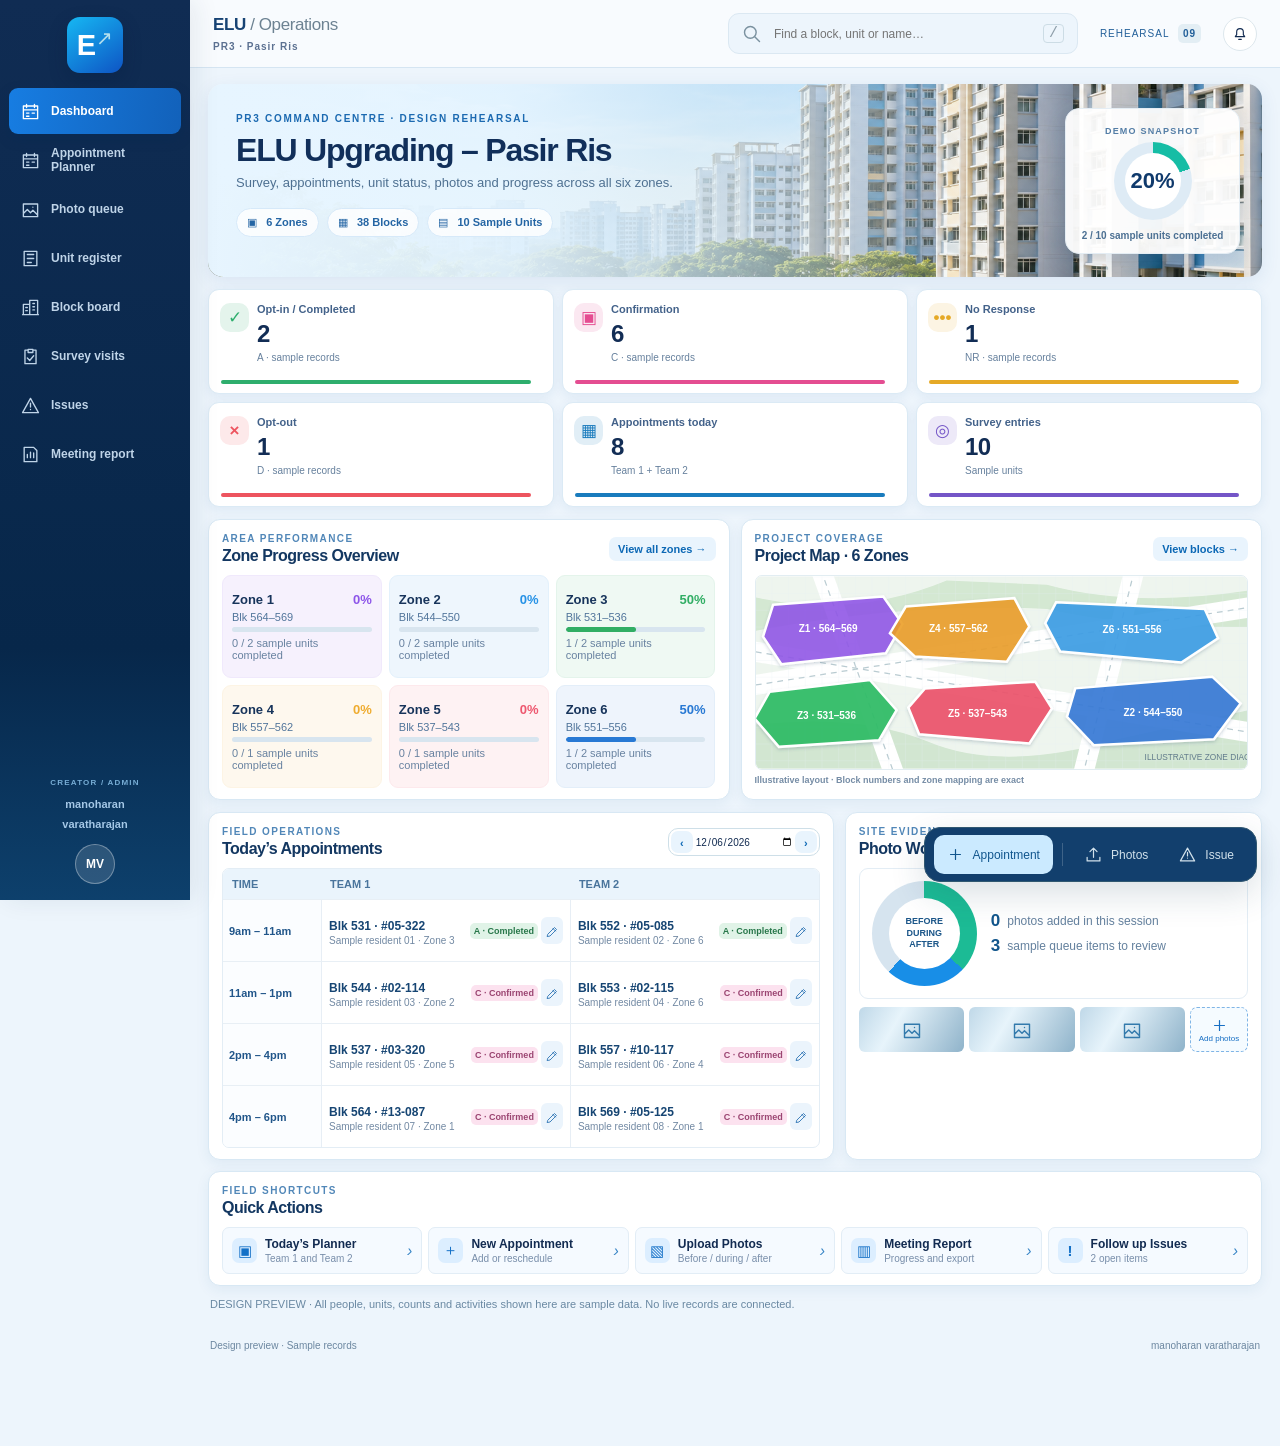
==== commit e4ea8249: "Add files via upload" ====
--- a/index.html
+++ b/index.html
@@ -1,10 +1,10 @@
 <!doctype html>
-<html lang="en"><head><meta charset="utf-8"><meta name="viewport" content="width=device-width,initial-scale=1"><meta name="theme-color" content="#eef6fa"><title>ELU / Operations — Rehearsal V7</title><link rel="icon" href="icon-192.png"><link rel="manifest" href="manifest.webmanifest"><link rel="stylesheet" href="styles.css?v=7"></head>
-<body><aside class="rail"><a class="brand" href="#today" aria-label="ELU home">E<span>↗</span></a><nav id="navigation" aria-label="Workspaces"></nav><button id="about" class="rail-profile" title="About this rehearsal" aria-label="About this rehearsal">MV</button></aside>
-<div class="shell"><header class="command"><div class="identity"><b>ELU <span>/ Operations</span></b><small>PR3 · Pasir Ris</small></div><label class="search"><span id="searchIcon"></span><input id="search" placeholder="Find a block, unit or name…" aria-label="Search records"><kbd>/</kbd></label><span class="rehearsal">REHEARSAL <b>07</b></span><button class="round" id="activityToggle" title="Activity and alerts" aria-label="Activity and alerts"></button></header>
+<html lang="en"><head><meta charset="utf-8"><meta name="viewport" content="width=device-width,initial-scale=1"><meta name="theme-color" content="#eef6fa"><title>ELU / Operations — Rehearsal V9</title><link rel="icon" href="icon-192.png"><link rel="manifest" href="manifest.webmanifest"><link rel="stylesheet" href="styles.css?v=9"></head>
+<body><aside class="rail"><a class="brand" href="#today" aria-label="ELU home">E<span>↗</span></a><nav id="navigation" aria-label="Workspaces"></nav><div class="rail-owner"><small>CREATOR / ADMIN</small><strong>manoharan<br>varatharajan</strong></div><button id="about" class="rail-profile" title="About this rehearsal" aria-label="About this rehearsal">MV</button></aside>
+<div class="shell"><header class="command"><div class="identity"><b>ELU <span>/ Operations</span></b><small>PR3 · Pasir Ris</small></div><label class="search"><span id="searchIcon"></span><input id="search" placeholder="Find a block, unit or name…" aria-label="Search records"><kbd>/</kbd></label><span class="rehearsal">REHEARSAL <b>09</b></span><button class="round" id="activityToggle" title="Activity and alerts" aria-label="Activity and alerts"></button></header>
 <div class="zone-wrap"><div class="zone-caption">AREA FILTER</div><nav id="zones" aria-label="Filter by zone"></nav></div>
 <main id="main"></main><footer class="credit">Design preview · Sample records <span>manoharan varatharajan</span></footer></div>
 <aside id="activity" class="activity" aria-label="Activity and alerts"><header><div><small>FIELD PULSE</small><h2>Activity & alerts</h2></div><button class="round" id="closeActivity" aria-label="Close activity drawer">×</button></header><div id="activityContent"></div><div class="drawer-foot">REHEARSAL WORKSPACE<br><span>Changes stay in this tab. No live data.</span></div></aside>
 <div id="dock" class="dock"><button id="addAppointment"></button><span></span><button id="addPhotos"></button><button id="addIssue"></button></div>
 <dialog id="modal"><form id="modalForm"><header><div><small id="modalEyebrow">REHEARSAL</small><h2 id="modalTitle"></h2></div><button type="button" class="round" id="closeModal" aria-label="Close dialog">×</button></header><div id="modalFields"></div><footer><button type="button" id="cancelModal" class="secondary">Cancel</button><button type="submit" class="primary" id="saveModal">Save demo change</button></footer></form></dialog>
-<div id="toast" role="status"></div><script src="app.js?v=7"></script></body></html>
+<div id="toast" role="status"></div><script src="app.js?v=9"></script></body></html>
--- a/styles.css
+++ b/styles.css
@@ -1,2 +1,17 @@
 :root{font-family:Inter,"Segoe UI",Arial,sans-serif;color:#193246;background:#f2f7fa;font-synthesis:none;--ink:#193246;--muted:#657b8b;--blue:#146b96;--line:#dce7ed;--green:#e0f3e7;--pink:#fce2ef;--red:#ffe5e2;--yellow:#fff1b8}*{box-sizing:border-box}body{margin:0;font-size:15px}button,input,select,textarea{font:inherit}button,a,input,select{touch-action:manipulation}button{cursor:pointer}button{color:inherit}button:focus-visible,a:focus-visible{outline:3px solid #209ccf;outline-offset:3px}button:disabled{cursor:default}button svg{pointer-events:none}svg{width:20px;height:20px;vertical-align:middle;fill:none;stroke:currentColor;stroke-width:1.7;stroke-linecap:round;stroke-linejoin:round}h1,h2,h3,p{margin:0}h1{font-size:34px;letter-spacing:-1.2px;font-weight:650}h2{font-size:21px;letter-spacing:-.5px}small{font-size:11px;letter-spacing:1.2px;font-weight:650}.rail{width:78px;position:fixed;inset:0 auto 0 0;background:#e4eef4;border-right:1px solid #cfdee6;display:flex;align-items:center;flex-direction:column;z-index:30}.brand{width:46px;height:46px;border-radius:15px;background:#183d54;color:white;display:flex;align-items:center;justify-content:center;margin:22px 0 35px;font-size:29px;font-weight:750;text-decoration:none}.brand span{font-size:20px;color:#b4dfed;margin-top:-15px}nav button{border:0;background:none}.rail nav{display:flex;flex-direction:column;gap:10px}.rail nav button{width:50px;height:48px;border-radius:13px;position:relative;color:#647e90}.rail nav button.active{background:white;color:#176c96;box-shadow:0 4px 14px #183d5410}.rail nav button.active:before{content:"";position:absolute;left:-14px;width:3px;height:20px;top:14px;background:#197da3;border-radius:2px}.rail nav button:hover{background:#f4f9fc}.rail nav button .nav-label{display:none;position:absolute;left:62px;top:8px;background:#193246;color:white;padding:9px 12px;border-radius:8px;white-space:nowrap;font-size:12px}.rail nav button:hover .nav-label,.rail nav button:focus-visible .nav-label{display:block}.rail-profile{margin:auto 0 22px;border:1px solid #bccfda;background:transparent;border-radius:50%;width:40px;height:40px;font-size:12px;font-weight:700}.shell{margin-left:78px;margin-right:310px;min-height:100vh}.command{min-height:90px;display:flex;align-items:center;gap:22px;padding:16px 32px;background:#fcfdfe;border-bottom:1px solid var(--line)}.identity b{font-size:19px;letter-spacing:-.4px;white-space:nowrap}.identity b span{font-weight:400;color:#6c8292}.identity small{display:block;margin-top:6px;color:var(--muted);font-size:10px;letter-spacing:1px}.search{display:flex;gap:10px;align-items:center;background:#f2f6f9;border:1px solid #e3ebf0;border-radius:11px;padding:10px 12px;margin-left:auto;max-width:330px;flex:1;color:#7a919f}.search input{border:0;outline:0;background:none;min-width:0;width:100%;font-size:13px;color:var(--ink)}kbd{border:1px solid #ccdce5;border-radius:4px;padding:0 5px;color:#8d9ea9}.rehearsal{font-size:10px;letter-spacing:1px;color:#547285;white-space:nowrap}.rehearsal b{background:#e3eef4;padding:4px 5px;border-radius:5px;margin-left:5px}.round{border:1px solid #dde7ed;border-radius:50%;background:white;width:34px;height:34px;display:inline-flex;align-items:center;justify-content:center;flex-shrink:0}.round:hover{background:#e8f4fc;border-color:#94bed4}.round svg{width:16px;height:16px}#activityToggle{display:none}.zone-wrap{padding:20px 32px 0}.zone-caption{font-size:9px;letter-spacing:1.5px;color:#8398a6;margin-bottom:10px}#zones{display:flex;border-bottom:1px solid #cadde7;overflow-x:auto;gap:8px}#zones button{padding:8px 15px 15px;text-align:left;white-space:nowrap;border-bottom:3px solid transparent;color:#6c8291;flex:1}#zones button.active{border-bottom-color:#257d9f;color:#174d68}#zones button b{display:block;font-size:13px;font-weight:650}#zones button span{display:block;font-size:10px;margin-top:5px}#zones button:hover{background:#e9f2f7}main{padding:30px 32px 10px;min-height:650px}.page-head{display:flex;justify-content:space-between;gap:20px;align-items:center;margin-bottom:25px}.eyebrow{color:#4b8298;display:block;letter-spacing:1.6px;font-size:10px;margin-bottom:9px}.subtext{color:var(--muted);margin-top:9px;font-size:13px;line-height:1.6}.date-control{display:flex;align-items:center;border:1px solid #cedfe8;border-radius:10px;background:white;padding:7px;gap:7px}.date-control input{color:var(--ink);border:0;background:none;font-size:12px;min-width:120px}.date-control button{border:0;background:#ecf4f8;border-radius:6px;width:28px;height:28px}.summaryline{display:flex;align-items:center;gap:22px;border-bottom:1px solid var(--line);padding:0 0 20px;font-size:12px;color:#607b8a;flex-wrap:wrap}.summaryline b{font-size:20px;color:var(--ink);margin-right:5px;font-weight:650}.summaryline .legend{margin-left:auto;font-size:10px}.status{display:inline-block;padding:5px 8px;border-radius:5px;font-size:10px;font-weight:650;white-space:nowrap}.s-A{background:var(--green);color:#28774a}.s-C{background:var(--pink);color:#9b4572}.s-D{background:var(--yellow);color:#8c6b1b}.s-NR{background:var(--red);color:#ac4b43}.timeline{margin-top:22px}.team-head,.slot-row{display:grid;grid-template-columns:80px minmax(0,1fr) minmax(0,1fr);gap:20px}.team-head{align-items:center;margin-bottom:15px}.team-head>span{font-size:9px;color:#7e94a1;letter-spacing:1px}.team-label{display:flex;align-items:center;gap:10px}.team-avatar{border-radius:10px;width:33px;height:33px;display:grid;place-items:center;background:#dcebf5;color:#35718f;font-size:11px;font-weight:700}.team-avatar.second{background:#e3e9ee;color:#586f83}.team-label b{font-size:13px}.team-label small{display:block;font-size:10px;letter-spacing:0;font-weight:400;color:#8293a0;margin-top:3px}.team-label>span:last-child{margin-left:auto;background:#e7eff4;color:#6e8594;font-size:10px;border-radius:10px;padding:3px 7px}.slot-row{padding:0 0 16px}.slot-time{padding-top:16px;position:relative;font-size:12px;font-weight:650}.slot-time:after{content:"";position:absolute;width:1px;background:#d6e3eb;top:46px;bottom:-5px;right:6px}.slot-time small{display:block;font-size:10px;letter-spacing:0;color:#91a3af;margin-top:5px;font-weight:400}.slot-time i{position:absolute;right:3px;top:21px;width:7px;height:7px;border:2px solid #a6c1d1;background:#f2f7fa;border-radius:50%}.job{background:#fff;border:1px solid #dce6ec;border-radius:13px;min-height:151px;padding:16px 17px;position:relative;box-shadow:0 3px 3px #334d6002;border-left:3px solid #d4a4bf}.job.completed{border-left-color:#85b79a;background:#fbfefc}.job.empty{background:transparent;border:1px dashed #c4d7e3;display:flex;align-items:center;justify-content:center;min-height:151px}.job.empty button{border:0;background:transparent;color:#7295a9;font-size:12px;padding:25px}.job-top{display:flex;align-items:center;justify-content:space-between;gap:8px;margin-bottom:10px}.job-zone{font-size:9px;letter-spacing:1px;color:#8b9ba5}.job h3{font-size:17px;font-weight:650;letter-spacing:-.35px}.job-person{font-size:11px;color:#80929f;margin-top:6px}.job-foot{display:flex;align-items:center;gap:12px;margin-top:14px;justify-content:space-between}.job-note{font-size:10px;color:#6c8392;line-height:1.5;max-width:150px}.actions{display:flex;gap:6px}.actions .round{width:29px;height:29px}.actions .round svg{width:14px;height:14px}.activity{width:310px;position:fixed;inset:0 0 0 auto;background:#fbfdfe;border-left:1px solid var(--line);padding:30px 24px;z-index:35;overflow:auto}.activity header{display:flex;justify-content:space-between;align-items:center;padding-bottom:25px}.activity header small{font-size:9px;color:#8298a6;letter-spacing:1.6px}.activity h2{font-size:19px;margin-top:9px}.activity #closeActivity{display:none}.alert-box{border:1px solid #eed6b8;background:#fff8eb;border-radius:12px;padding:16px;margin-bottom:30px}.alert-box .alert-top{display:flex;gap:10px;align-items:center;font-size:12px;font-weight:650;color:#9b7529}.alert-box p{font-size:12px;line-height:1.7;color:#826f4c;margin:12px 0}.text-action{padding:0;border:0;background:none;font-size:11px;font-weight:650;color:#497a94}.feed-label{display:flex;align-items:center;justify-content:space-between;color:#698392;font-size:11px;margin-bottom:24px}.feed{border-left:1px solid #dde7ed;margin-left:7px;padding-left:20px}.event{position:relative;padding-bottom:27px}.event:before{content:"";position:absolute;left:-25px;top:4px;width:7px;height:7px;border-radius:50%;background:#81a9bd;border:1px solid white}.event time{font-size:9px;color:#90a2ae;letter-spacing:.4px}.event p{font-size:12px;font-weight:600;line-height:1.5;margin:7px 0 4px}.event span{font-size:11px;color:#8295a2;line-height:1.6}.drawer-foot{border-top:1px solid var(--line);padding-top:20px;font-size:9px;letter-spacing:1.2px;color:#7691a2;margin-top:30px}.drawer-foot span{font-size:11px;letter-spacing:0;line-height:2.5;color:#93a4ae}.dock{position:fixed;left:calc((100% - 232px)/2);transform:translateX(-50%);bottom:22px;border:1px solid #315871;background:#183d54;padding:7px 9px;border-radius:16px;display:flex;align-items:center;gap:5px;box-shadow:0 12px 35px #21445c2a;z-index:25;color:white}.dock>span{width:1px;height:23px;background:#ffffff30;margin:0 4px}.dock button{display:flex;align-items:center;gap:9px;background:none;color:#d1e1eb;border:0;border-radius:10px;padding:11px 13px;font-size:12px;white-space:nowrap}.dock button:first-child{background:#d9eef8;color:#19465f}.dock button:hover{background:#426780;color:white}.dock svg{width:17px;height:17px}.credit{padding:15px 32px 110px;font-size:10px;color:#8da1ae;display:flex;justify-content:space-between}.primary,.secondary{border:0;border-radius:9px;padding:11px 16px;font-size:13px;font-weight:600}.primary{background:#236e92;color:white}.secondary{background:#eaf2f7;color:#537388}.toolbar{display:flex;gap:12px;align-items:center;flex-wrap:wrap;margin-bottom:24px}.tabs{display:flex;gap:5px;background:#e5eef4;border-radius:9px;padding:4px}.tabs button{background:transparent;border:0;padding:9px 14px;border-radius:7px;font-size:12px;color:#648296}.tabs button.active{background:white;color:#204e66;box-shadow:0 2px 4px #2a526009}.photo-queue{display:grid;grid-template-columns:repeat(3,minmax(0,1fr));gap:18px}.photo-tile{border:1px solid #d8e4ec;background:white;border-radius:14px;overflow:hidden}.photo-image{aspect-ratio:4/3;display:flex;align-items:center;justify-content:center;background:repeating-linear-gradient(135deg,#eaf2f7,#eaf2f7 12px,#e7f0f5 12px,#e7f0f5 13px);color:#89a6b9}.photo-image svg{width:40px;height:40px}.photo-image img{width:100%;height:100%;object-fit:cover}.photo-info{padding:16px}.photo-info h3{font-size:14px}.photo-info p{font-size:11px;color:var(--muted);margin:8px 0 14px}.photo-info .secondary{font-size:11px;padding:8px 10px}.photo-stage{font-size:9px;text-transform:uppercase;letter-spacing:1px;color:#7191a5;margin-bottom:8px}.empty-state{padding:60px 25px;text-align:center;color:#8198a7;border:1px dashed #c7d9e4;border-radius:14px;grid-column:1/-1;line-height:1.8}.table-wrap{overflow:auto;border:1px solid #dce7ed;border-radius:13px;background:white}table{border-collapse:collapse;width:100%;font-size:13px;white-space:nowrap}th{text-align:left;font-size:9px;letter-spacing:1px;color:#7a92a1;background:#f7fafc}td,th{padding:16px;border-bottom:1px solid #e7eef3}tbody tr:last-child td{border:0}.blocklist{display:grid;gap:12px}.blockrow{background:white;border:1px solid #dce7ed;border-radius:12px;display:flex;gap:22px;padding:20px;align-items:center;flex-wrap:wrap}.blockrow h3{font-size:16px;min-width:90px}.blockrow small{display:block;color:#849ba8;font-size:10px;margin-top:5px;letter-spacing:0}.unit-tile{border:1px solid #e1e9ed;border-radius:9px;padding:10px 15px;font-size:11px;background:#f3f7fa;min-width:88px}.unit-tile.s-A{background:var(--green)}.unit-tile.s-C{background:var(--pink)}.unit-tile.s-D{background:var(--yellow)}.unit-tile.s-NR{background:var(--red)}.unit-tile b{display:block;font-size:13px;margin-bottom:6px}.issue-list{display:grid;gap:15px}.issue{padding:22px;background:white;border:1px solid #dde6eb;border-radius:13px;display:flex;align-items:center;justify-content:space-between;gap:25px}.issue h3{font-size:16px}.issue p{font-size:13px;color:#718996;line-height:1.6;margin-top:9px}.issue.closed{opacity:.6}.report{background:white;border:1px solid #dce7ed;border-radius:13px;padding:28px}.report h2{margin-bottom:20px}dialog{border:1px solid #d9e5ec;border-radius:20px;padding:0;width:520px;max-width:calc(100vw - 30px);color:var(--ink);box-shadow:0 30px 100px #12384c33;max-height:90vh}dialog::backdrop{background:#193e5755;backdrop-filter:blur(4px)}dialog header{display:flex;align-items:center;justify-content:space-between;padding:25px;border-bottom:1px solid #e1eaf0}dialog header small{font-size:9px;color:#7a96a6}dialog h2{margin-top:6px}#modalFields{padding:24px;display:grid;gap:16px}.form-row{display:grid;grid-template-columns:1fr 1fr;gap:15px}label.field{font-size:11px;color:#628092;display:block}.field input,.field select,.field textarea{display:block;width:100%;border:1px solid #cddfe9;border-radius:8px;padding:10px;margin-top:7px;color:var(--ink);background:#fbfdff;font-size:14px}.field textarea{resize:vertical;min-height:75px}dialog footer{display:flex;gap:10px;justify-content:flex-end;padding:18px 24px;border-top:1px solid #e1eaf0}.dialog-note{font-size:12px;line-height:1.8;color:#6f8796}.dialog-error{color:#a84642;font-size:12px;line-height:1.5}#toast{position:fixed;bottom:100px;left:50%;transform:translateX(-50%);background:#193d54;color:white;padding:13px 20px;border-radius:10px;font-size:13px;z-index:100;opacity:0;pointer-events:none;transition:opacity .2s;max-width:90vw}#toast.show{opacity:1}.route-hidden{display:none}@media(min-width:1500px){main,.zone-wrap{padding-left:48px;padding-right:48px}.command{padding-left:48px;padding-right:48px}.job{padding:20px;min-height:160px}.slot-row{padding-bottom:19px}}@media(max-width:1250px){.shell{margin-right:0}.activity{transform:translateX(100%);transition:transform .2s;box-shadow:-20px 0 50px #183d5415}.activity.open{transform:translateX(0)}#activityToggle,.activity #closeActivity{display:inline-flex}.dock{left:calc((100% + 78px)/2)}}@media(max-width:800px){.command{padding:16px 20px;gap:12px}.search{max-width:240px}.identity b{font-size:16px}.rehearsal{display:none}.zone-wrap{padding:18px 20px 0}main{padding:24px 20px 10px}.page-head{align-items:flex-start;flex-direction:column;gap:18px}h1{font-size:30px}.page-head .date-control{align-self:flex-start}.team-head,.slot-row{gap:12px;grid-template-columns:62px minmax(0,1fr) minmax(0,1fr)}.job{padding:13px 10px}.job h3{font-size:14px}.job-zone{font-size:8px}.job-top{gap:4px}.status{font-size:8px;padding:4px 5px}.job-foot{flex-direction:column;align-items:flex-start;gap:9px}.summaryline{gap:12px}.summaryline .legend{margin-left:0;width:100%}.photo-queue{grid-template-columns:repeat(2,minmax(0,1fr))}.credit{padding-left:20px;padding-right:20px;gap:15px}.team-label{gap:6px}.team-label>span:last-child{display:none}}@media(max-width:580px){.rail{inset:auto 0 0;width:100%;height:65px;flex-direction:row;background:#f8fbfe;border-top:1px solid #d4e3ec;padding:0 8px}.brand,.rail-profile{display:none}.rail nav{flex-direction:row;justify-content:space-around;width:100%;gap:1px}.rail nav button{width:42px;height:45px}.rail nav button.active:before{left:12px;top:auto;bottom:-9px;width:18px;height:3px}.rail nav button .nav-label{display:none!important}.shell{margin:0}.command{padding:14px 16px;min-height:74px;flex-wrap:wrap;gap:14px}.identity{flex:1}.search{order:3;max-width:none;flex-basis:100%}.zone-wrap{padding:16px 16px 0}#zones button{padding:9px 12px 12px}main{padding:24px 16px 10px}.summaryline b{font-size:18px}.team-head,.slot-row{grid-template-columns:48px minmax(0,1fr) minmax(0,1fr);gap:8px}.team-avatar{display:none}.team-label b{font-size:12px}.team-label small{font-size:9px}.slot-time{font-size:10px}.slot-time small{font-size:9px}.slot-time i,.slot-time:after{display:none}.job{padding:11px 8px;border-radius:10px}.job h3{font-size:13px;line-height:1.5}.job-top{align-items:flex-start;flex-direction:column;gap:6px}.job-note{font-size:9px}.job-person{font-size:10px}.job-foot{margin-top:10px}.actions{gap:4px}.actions .round{width:28px;height:28px}.dock{left:50%;bottom:80px;padding:5px;gap:1px;width:max-content;max-width:96%}.dock button{padding:10px;font-size:11px;gap:6px}.dock>span{margin:0 2px}.dock svg{width:15px;height:15px}.credit{padding-bottom:165px;font-size:9px;flex-direction:column}.photo-queue{grid-template-columns:1fr}.activity{width:min(340px,100%)}.toolbar{gap:10px}.tabs{max-width:100%;overflow:auto}.tabs button{padding:9px;white-space:nowrap}.issue{align-items:flex-start;flex-direction:column}.form-row{grid-template-columns:1fr}#toast{bottom:145px}.report{padding:18px}.job.empty{min-height:205px}}@media(prefers-reduced-motion:reduce){*{scroll-behavior:auto!important;transition:none!important}}@media print{.rail,.command,.zone-wrap,.activity,.dock,.credit,.toolbar button,.page-head button{display:none!important}.shell{margin:0}main{padding:0}.table-wrap{overflow:visible}body{background:white}}
 @media(max-width:1250px){.activity{visibility:hidden;pointer-events:none}.activity.open{visibility:visible;pointer-events:auto}}
+/* Rehearsal V9: distinct project command dashboard and operational screens */
+:root{font-family:Inter,"Segoe UI",Arial,sans-serif;--ink:#122b51;--muted:#5c7191;--blue:#1674d8;--line:#dce9f4;background:#edf5fc;color:var(--ink)}
+body{background:#edf5fc;font-size:15px}.rail{width:190px;background:linear-gradient(180deg,#102c53,#07274a 72%,#0d406c);border:0;color:white;box-shadow:6px 0 24px #16334d15}.brand{background:linear-gradient(145deg,#16b8f3,#0e54c4);width:56px;height:56px;margin:17px auto 15px;border-radius:13px;box-shadow:0 7px 18px #071d4050}.rail nav{width:100%;padding:0 9px;gap:3px}.rail nav button{display:flex;align-items:center;gap:11px;width:100%;height:46px;border-radius:9px;padding:0 12px;color:#bfd4e8}.rail nav button svg{width:19px;height:19px;flex-shrink:0}.rail nav button .nav-label{display:block;position:static;padding:0;background:none;color:inherit;white-space:normal;text-align:left;font-size:12px;font-weight:600}.rail nav button:hover{background:#ffffff18}.rail nav button.active{background:linear-gradient(100deg,#177de2,#1261ba);color:white;box-shadow:0 5px 12px #062b5460}.rail nav button.active:before{display:none}.rail-owner{margin:auto 10px 12px;color:#a5c8e7;text-align:center;line-height:1.3}.rail-owner small{display:block;color:#77add5;font-size:8px;margin-bottom:5px}.rail-owner strong{font-size:11px;font-weight:550}.rail-profile{margin:0 auto 16px;background:#ffffff22;color:white;border-color:#ffffff55}.shell{margin-left:190px;margin-right:0;background:#edf5fc}.command{min-height:68px;padding:12px 23px;background:#f8fbfe;border-bottom:1px solid #d5e5f2}.identity b{font-size:17px;color:#174374}.identity small{font-size:10px}.search{max-width:350px;padding:9px 13px;background:#edf5fc;border-color:#dbe8f2}.search input{font-size:12px}.rehearsal{color:#225f99;font-size:10px}.command #activityToggle{display:inline-flex;position:relative}.bell-count{position:absolute;right:-5px;top:-6px;background:#e83c59;color:white;border-radius:50%;min-width:18px;height:18px;display:grid;place-items:center;font-size:10px;border:2px solid white}.activity{transform:translateX(100%);visibility:hidden;pointer-events:none;box-shadow:-18px 0 55px #15365330;transition:transform .2s;width:330px}.activity.open{transform:translateX(0);visibility:visible;pointer-events:auto}.activity #closeActivity{display:inline-flex}.zone-wrap{padding:10px 23px 0;background:white}.zone-caption{font-size:9px;margin-bottom:5px}#zones{gap:5px;border:0;padding-bottom:10px}#zones button{padding:6px 7px 8px;min-width:92px;border-radius:7px;border:1px solid #e0ebf5;background:#f8fbff;text-align:center}#zones button.active{background:#e2f1ff;color:#0c65bc;border:1px solid #57abf1}#zones button b{font-size:12px}#zones button span{font-size:9px;margin-top:3px}body[data-route=today] .zone-wrap{display:none}main{min-height:0;padding:16px 18px 20px}.credit{padding:10px 20px 95px;color:#6c87a0}.dock{left:auto;right:23px;transform:none;bottom:18px;background:#123f6d}.dock button{font-size:12px}.dock button:first-child{background:#cbeaff;color:#11568e}.dash{display:grid;gap:12px}.dash-hero{min-height:193px;position:relative;border-radius:15px;overflow:hidden;background:#a5cdea url('skyline.svg') center 52%/cover no-repeat;box-shadow:0 5px 18px #235a9c1a;display:flex;justify-content:space-between}.dash-hero:before{content:"";position:absolute;inset:0;background:linear-gradient(90deg,#e8f5ff 0%,#e0f3ff 30%,#d7ecfa92 48%,#ffffff00 75%)}.hero-copy{padding:24px 28px;position:relative;z-index:1;max-width:64%}.hero-copy small{color:#1c6ab1;font-size:10px;letter-spacing:1.7px}.hero-copy h1{color:#112f5a;font-size:clamp(26px,2.5vw,39px);margin:9px 0 6px;line-height:1.05}.hero-copy p{max-width:470px;font-size:13px;color:#4e7091;line-height:1.45}.hero-tags{display:flex;gap:8px;margin-top:16px;flex-wrap:wrap}.hero-tags span{background:#ffffffcf;color:#2465a4;border:1px solid #d6e9f9;border-radius:20px;padding:7px 10px;font-size:11px;font-weight:700}.hero-progress{z-index:1;align-self:center;margin-right:22px;min-width:175px;text-align:center;background:#fffffff0;border:1px solid #e4edf4;box-shadow:0 8px 24px #1d599e26;padding:11px 12px;border-radius:14px}.hero-progress small{font-size:9px;color:#537da6}.progress-ring{--p:0%;background:conic-gradient(#16bda5 var(--p),#deebf5 0);width:78px;height:78px;border-radius:50%;margin:5px auto;display:grid;place-items:center;position:relative}.progress-ring:after{content:"";position:absolute;inset:11px;background:white;border-radius:50%}.progress-ring b{z-index:1;font-size:22px;color:#103a6c}.hero-progress strong{font-size:10px;color:#4c7093;font-weight:650}.dash-kpis{display:grid;grid-template-columns:repeat(6,minmax(0,1fr));gap:8px}.dash-kpi{min-height:105px;background:white;border-radius:11px;border:1px solid #dbeaf5;padding:13px 11px 12px;display:flex;gap:8px;position:relative;box-shadow:0 3px 12px #1d579313}.kpi-icon{height:29px;width:29px;border-radius:10px;display:grid;place-items:center;color:var(--accent);background:color-mix(in srgb,var(--accent) 13%,white);font-size:17px;font-weight:800;flex-shrink:0}.dash-kpi div{min-width:0}.dash-kpi small{font-size:10px;letter-spacing:0;color:#43628a;display:block;line-height:1.2}.dash-kpi strong{display:block;font-size:24px;letter-spacing:-.6px;color:#122d55;margin:4px 0}.dash-kpi span:not(.kpi-icon){display:block;font-size:9px;color:#66809d}.dash-kpi i{position:absolute;height:4px;background:var(--accent);left:12px;right:22px;bottom:9px;border-radius:4px}.dash-middle{display:grid;grid-template-columns:1fr 1fr;gap:11px}.dash-bottom{display:grid;grid-template-columns:1.48fr 1fr .75fr;gap:11px}.dash-card{min-width:0;background:white;border:1px solid #d8e8f4;border-radius:12px;padding:13px 13px 11px;box-shadow:0 4px 14px #1d5b9012}.dash-card>header{display:flex;justify-content:space-between;align-items:center;gap:10px;margin-bottom:10px}.dash-card>header small{display:block;font-size:8px;color:#5187b8;letter-spacing:1.4px}.dash-card h2{font-size:16px;color:#133761;margin-top:3px;white-space:nowrap}.dash-card>header button{border:0;background:#e9f4fd;border-radius:7px;color:#0c68b5;font-weight:650;padding:6px 9px;font-size:10px;white-space:nowrap}.zone-cards{display:grid;grid-template-columns:repeat(3,1fr);gap:7px}.zone-mini{background:color-mix(in srgb,var(--zone) 8%,white);border:1px solid color-mix(in srgb,var(--zone) 13%,white);border-radius:9px;text-align:left;padding:9px;min-height:90px}.zone-mini:hover{outline:2px solid var(--zone)}.zone-mini div{display:flex;align-items:center;justify-content:space-between}.zone-mini b{font-size:12px;color:#17345b}.zone-mini strong{color:var(--zone);font-size:13px}.zone-mini span{display:block;font-size:9px;color:#51759b;margin:4px 0}.zone-mini i{display:block;height:5px;background:#d8e5ef;border-radius:10px;overflow:hidden}.zone-mini i em{display:block;height:100%;background:var(--zone);border-radius:10px}.zone-mini small{display:block;margin-top:5px;font-size:9px;color:#6882a0;letter-spacing:0;font-weight:450}.map-panel img{display:block;width:100%;height:195px;object-fit:cover;border-radius:7px;border:1px solid #e2edf2}.map-note{display:block;color:#758ca5;font-size:9px;margin-top:5px;letter-spacing:0}.schedule-panel .date-control{padding:2px;gap:1px}.schedule-panel .date-control input{font-size:10px;min-width:100px}.schedule-panel .date-control button{width:22px;height:22px}.appointment-table{border-radius:7px;overflow:hidden;border:1px solid #e3edf5}.ap-head,.ap-row{display:grid;grid-template-columns:98px 1fr 1fr;gap:0}.ap-head{background:#eaf4fc;color:#49749c;font-size:9px;font-weight:700}.ap-head span{padding:7px 8px}.ap-row{border-top:1px solid #e8eff5;min-height:52px}.ap-time{display:flex;align-items:center;padding:6px;font-size:10px;color:#21568a;background:#fbfdff}.ap-unit{padding:5px 7px;display:flex;align-items:center;justify-content:space-between;gap:3px;border-left:1px solid #e7eef5;min-width:0}.ap-unit strong{font-size:10px;color:#164573;white-space:nowrap}.ap-unit small{display:block;letter-spacing:0;color:#7289a3;font-weight:450;font-size:9px;margin-top:2px;white-space:nowrap;overflow:hidden;text-overflow:ellipsis;max-width:120px}.ap-actions{display:flex;align-items:center;gap:3px}.ap-actions .status{font-size:8px;padding:3px 4px}.ap-actions button{background:#ebf4fc;border:0;border-radius:6px;color:#236db0;padding:5px}.ap-actions svg{width:12px;height:12px}.ap-empty{border:0;background:#f7fafc;color:#83a0b7;font-size:10px;border-left:1px solid #e7eef5}.photo-summary{display:flex;align-items:center;gap:14px;border:1px solid #e3edf5;border-radius:9px;padding:12px}.photo-meter{height:105px;width:105px;flex-shrink:0;border-radius:50%;background:conic-gradient(#1cbb95 0 37%,#188ee7 37% 62%,#d6e4ef 62%);display:grid;place-items:center}.photo-meter:before{content:"";width:71px;height:71px;border-radius:50%;background:white;position:absolute}.photo-meter span{position:relative;text-align:center;font-size:9px;font-weight:700;line-height:1.3;color:#1b5689}.photo-count{display:grid;grid-template-columns:auto 1fr;align-items:center;gap:5px 7px}.photo-count strong{color:#12568c;font-size:17px}.photo-count span{font-size:11px;color:#64819e}.photo-film{display:flex;gap:5px;margin-top:8px}.film-frame{display:grid;place-items:center;flex:1;height:45px;border-radius:6px;background:linear-gradient(120deg,#bfd8e8,#e7f4fb 35%,#8fb3ca);color:#337aac}.photo-film button{width:58px;background:#f5fbff;color:#176fc4;border:1px dashed #80b5e6;border-radius:7px;font-size:8px}.photo-film button svg{display:block;margin:auto;width:17px;height:17px}.quick-list{display:grid;gap:5px}.quick-list button{background:#f5faff;border:1px solid #e2edf6;border-radius:7px;padding:7px;display:flex;align-items:center;text-align:left;gap:8px}.quick-list button:hover{background:#e6f3ff}.quick-list button>span{border-radius:7px;background:#dceeff;color:#1370c7;width:25px;height:25px;display:grid;place-items:center;font-weight:bold}.quick-list b{font-size:10px;flex:1;white-space:nowrap}.quick-list small{font-size:8px;color:#788eaa;letter-spacing:0;font-weight:450;display:block;margin-top:2px}.quick-list i{font-size:16px;color:#3583c5}.demo-disclosure{color:#6988a2;font-size:10px;margin:0 2px}.page-head h1{font-size:28px}.subtext{font-size:13px}.status{font-size:10px}.primary{background:#1874cf;color:white}.issue{border-left:4px solid #f1ab4c}.issue h3{font-size:17px}.issue p{font-size:13px}.table-wrap{box-shadow:0 4px 16px #235b8b12}.photo-tile{box-shadow:0 4px 16px #235b8b12}
+@media(max-width:1500px){.dash-bottom{grid-template-columns:1.5fr 1fr}.quick-panel{grid-column:1/-1}.quick-list{grid-template-columns:repeat(5,1fr)}.quick-list button{min-width:0}.quick-list b{white-space:normal}.dash-kpis{grid-template-columns:repeat(3,1fr)}}
+@media(max-width:1100px){.dash-middle,.dash-bottom{grid-template-columns:1fr}.quick-panel{grid-column:auto}.dash-kpis{grid-template-columns:repeat(3,1fr)}.map-panel img{height:210px}.quick-list{grid-template-columns:repeat(2,1fr)}.rail{width:70px}.shell{margin-left:70px}.rail nav{padding:0 7px}.rail nav button{padding:0;justify-content:center}.rail nav button .nav-label,.rail-owner{display:none}.rail .brand{width:45px;height:45px;font-size:26px}.dock{right:10px}}
+@media(max-width:650px){.rail{inset:auto 0 0;width:100%;height:65px;flex-direction:row;padding:3px 5px}.rail .brand,.rail-profile{display:none}.rail nav{display:flex;flex-direction:row;width:100%;justify-content:space-around;gap:0}.rail nav button{height:52px;width:auto;min-width:0;flex:1;flex-direction:column;gap:2px}.rail nav button svg{height:19px;width:19px}.rail nav button .nav-label{display:block;position:static;background:none;color:inherit;font-size:8px;white-space:normal;line-height:1.1;text-align:center}.shell{margin:0}.command{flex-wrap:wrap;padding:12px 15px}.search{order:3;max-width:none;flex-basis:100%;margin:0}.rehearsal{display:none}main{padding:12px}.dash-hero{min-height:250px;display:block}.dash-hero:before{background:linear-gradient(90deg,#e8f7ff 0%,#e8f7ffcc 55%,#ffffff0a 100%)}.hero-copy{max-width:100%;padding:22px}.hero-copy h1{font-size:26px}.hero-copy p{max-width:72%;font-size:11px}.hero-progress{position:absolute;right:8px;bottom:8px;min-width:125px;padding:6px;margin:0}.progress-ring{width:56px;height:56px}.progress-ring:after{inset:9px}.progress-ring b{font-size:16px}.hero-progress strong{font-size:8px}.hero-tags{margin-top:17px;max-width:55%}.hero-tags span{font-size:9px;padding:5px 7px}.dash-kpis{grid-template-columns:repeat(2,1fr);gap:6px}.dash-kpi{min-height:94px;padding:10px 7px;gap:5px}.dash-kpi small{font-size:9px}.dash-kpi strong{font-size:21px}.kpi-icon{width:23px;height:23px;font-size:13px}.zone-cards{grid-template-columns:repeat(2,1fr)}.dash-card h2{font-size:15px}.map-panel img{height:165px}.schedule-panel{overflow:hidden}.ap-head,.ap-row{grid-template-columns:72px 1fr 1fr}.ap-time{font-size:9px}.ap-unit{display:block;padding:5px}.ap-unit strong{font-size:9px}.ap-unit small{font-size:8px}.ap-actions{justify-content:space-between;margin-top:4px}.ap-actions .status{font-size:7px}.photo-meter{height:92px;width:92px}.photo-meter:before{width:61px;height:61px}.quick-list{grid-template-columns:1fr 1fr}.dock{left:50%;right:auto;transform:translateX(-50%);bottom:77px;max-width:95vw}.dock button{font-size:10px;padding:8px}.credit{padding-bottom:155px}.photo-queue{grid-template-columns:1fr}}
+@media print{.rail,.command,.zone-wrap,.activity,.dock,.credit{display:none!important}.shell{margin:0}.dash-hero{print-color-adjust:exact}}
+/* Each operational route has its own layout and rhythm. */
+.inner-head{display:flex;align-items:flex-end;justify-content:space-between;gap:20px;padding:18px 6px 21px}.inner-head h1{font-size:clamp(27px,2.4vw,38px);letter-spacing:-1.1px}.inner-head p{color:#5b7794;font-size:14px;margin-top:8px}.inner-head .primary{white-space:nowrap}.planner-head{background:linear-gradient(110deg,#0f3f80,#1379cc);border-radius:16px;color:white;padding:24px;margin-bottom:13px;align-items:center}.planner-head .eyebrow,.photo-head .eyebrow{color:#a5e7ff}.planner-head p{color:#d6ecff}.planner-tools,.report-actions{display:flex;align-items:center;gap:10px}.planner-tools .date-control{color:#1b4e82}.planner-counts{display:flex;gap:8px;margin-bottom:12px}.planner-counts>div{flex:1;background:white;border:1px solid #dbe9f5;border-radius:10px;padding:12px 16px;display:flex;align-items:center;gap:12px}.planner-counts b{font-size:26px;color:#126ac5}.planner-counts span{font-size:11px;color:#5e7c99;font-weight:700;letter-spacing:.8px}.planner-counts .planner-date-label{justify-content:flex-end;color:#225e9d;font-size:16px;font-weight:700;display:block;text-align:right}.planner-date-label span{display:block;margin-top:2px;font-weight:500}.planner-board{background:white;border:1px solid #d7e8f4;border-radius:14px;padding:16px;box-shadow:0 6px 16px #1a5b9310}.planner-lane-title,.planner-lane{display:grid;grid-template-columns:125px 1fr 1fr;gap:13px}.planner-lane-title{border-bottom:1px solid #dce9f5;padding:0 0 12px}.planner-lane-title strong{font-size:17px;color:#154d87}.planner-lane-title>span{font-size:10px;letter-spacing:1.2px;color:#7891a9;padding-top:5px}.planner-lane{padding:11px 0;border-bottom:1px solid #e7eff7}.planner-lane:last-child{border:0}.planner-time{padding-top:21px;color:#1a609e}.planner-time strong{font-size:14px}.planner-time small{display:block;margin-top:4px;font-size:11px;color:#879db2;letter-spacing:0}.planner-job{border:1px solid #d8e7f3;background:#f8fbff;border-left:4px solid #e368ab;border-radius:11px;padding:14px 16px;min-height:132px}.planner-job-top{display:flex;justify-content:space-between;gap:10px;color:#6b8ca9;font-size:10px;letter-spacing:.7px}.planner-job h3{font-size:19px;margin:9px 0 3px}.planner-job p{font-size:13px;color:#6c829b}.planner-job-bottom{display:flex;justify-content:space-between;align-items:center;gap:10px;margin-top:12px;border-top:1px solid #e2edf5;padding-top:9px}.planner-job-bottom span{font-size:11px;color:#758da5}.planner-job-bottom button{border:0;background:none;color:#126ebf;font-weight:700;font-size:11px;white-space:nowrap}.planner-vacant{min-height:132px;border:1px dashed #bad6eb;background:#f9fcff;border-radius:11px;display:grid;place-items:center;color:#789ab4;font-size:12px}.planner-vacant button{border:0;background:none;color:#2879bf;font-size:12px;font-weight:650}.planner-info{display:flex;align-items:center;gap:10px;color:#577b9b;font-size:12px;margin:14px 4px 30px}.planner-info svg{color:#2780c5}.photo-head{background:linear-gradient(110deg,#0b589c,#1ca4cc);color:white;padding:24px;border-radius:16px;align-items:center;margin-bottom:13px}.photo-head p{color:#d9f4ff}.photo-head .primary{background:white;color:#0a6aab}.photo-dashboard{display:grid;grid-template-columns:repeat(3,1fr) 2fr;gap:10px;margin-bottom:17px}.photo-dashboard>div,.photo-dashboard p{background:white;border:1px solid #dceaf5;border-radius:11px;padding:15px;margin:0}.photo-dashboard b{font-size:26px;color:#155c9c;display:block}.photo-dashboard span{font-size:10px;letter-spacing:1px;color:#6787a2}.photo-dashboard p{font-size:13px;color:#607d9a;line-height:1.5;display:flex;align-items:center}.gallery-toolbar{display:flex;justify-content:space-between;align-items:center;margin:8px 2px 13px;color:#7693aa;font-size:12px}.photo-queue{grid-template-columns:repeat(3,1fr)}.photo-tile{box-shadow:0 5px 16px #1a5c9a14}.photo-image{aspect-ratio:1.65;background:linear-gradient(135deg,#d7eaf7,#f2f8fc)}.gallery-placeholder{display:grid;place-items:center;gap:5px;color:#6099bd}.gallery-placeholder svg{width:38px;height:38px;color:#318ac2}.gallery-placeholder strong{font-size:16px;color:#266ca7}.gallery-placeholder span{font-size:11px}.photo-stage{font-size:11px}.photo-info h3{font-size:19px}.photo-info p{font-size:13px}.readonly-pill{border:1px solid #bbdbed;background:#e7f4fb;color:#2474a8;padding:10px 13px;border-radius:30px;letter-spacing:1px;font-size:11px;font-weight:700}.register-summary{display:grid;grid-template-columns:repeat(5,1fr);gap:9px;margin-bottom:17px}.register-summary div{border:1px solid #deebf5;background:white;padding:15px 17px;border-radius:11px}.register-summary strong{font-size:25px;display:block}.register-summary span{color:#718ca5;font-size:11px}.register-list{border:1px solid #d9e8f3;border-radius:13px;overflow:hidden;background:white}.register-head,.register-item{display:grid;grid-template-columns:1.5fr 1.25fr 1.5fr .9fr .7fr;align-items:center;gap:10px;padding:0 17px}.register-head{background:#e6f2fb;color:#4f779b;font-size:10px;font-weight:700;letter-spacing:1px;height:42px}.register-item{min-height:75px;border-top:1px solid #e3edf5}.register-item:hover{background:#f7fbff}.register-item b{font-size:15px}.register-item strong{font-size:13px}.register-item small{display:block;font-size:11px;color:#7793a9;letter-spacing:0;font-weight:450;margin-top:4px}.register-item button{border:0;background:#eaf5ff;color:#126dbd;border-radius:7px;padding:8px;font-size:11px;font-weight:700}.unit-detail{display:grid;gap:12px}.unit-detail h3{font-size:23px}.unit-detail p{font-size:14px;line-height:1.6;border-top:1px solid #e4edf5;padding-top:10px}.unit-detail b{color:#5f7b98}.block-key{display:flex;gap:8px;margin-bottom:16px}.block-atlas{display:grid;grid-template-columns:repeat(2,minmax(0,1fr));gap:13px}.block-zone{background:white;border:1px solid #d9e8f4;border-radius:14px;padding:16px;box-shadow:0 4px 15px #174e8510}.block-zone>header{display:flex;justify-content:space-between;align-items:center;border-bottom:1px solid #e6f0f7;padding-bottom:12px;margin-bottom:12px}.block-zone>header small{font-size:10px;color:#2f83ba}.block-zone h2{font-size:19px;margin-top:4px}.block-zone>header span{font-size:12px;color:#7e97aa}.block-grid{display:grid;grid-template-columns:repeat(3,1fr);gap:8px}.block-building{border:1px solid #e0ebf3;background:#f7fbfe;border-radius:9px;min-height:105px;padding:10px}.block-building>header{display:flex;gap:5px;align-items:baseline;color:#7b96ad}.block-building>header span{font-size:10px}.block-building>header strong{font-size:20px;color:#174975}.building-units{display:flex;gap:4px;flex-wrap:wrap;margin-top:9px}.unit-tile{min-width:0;font-size:10px;padding:5px 8px}.unit-tile b{font-size:11px;margin:0}.block-empty{font-size:10px;color:#9bafbf}.survey-steps{display:flex;align-items:center;gap:13px;background:#e6f5f4;color:#336f73;padding:15px 20px;border-radius:11px;margin-bottom:15px;flex-wrap:wrap;font-size:13px}.survey-steps b{background:#22a699;color:white;border-radius:8px;padding:6px;margin-right:5px}.survey-steps i{color:#82bdb4}.survey-board{display:grid;grid-template-columns:repeat(3,minmax(0,1fr));gap:13px}.survey-card{background:#fff;border:1px solid #dcebf4;border-radius:14px;padding:19px;min-height:230px;box-shadow:0 5px 15px #2b628611}.survey-card-top{display:flex;justify-content:space-between;gap:8px;font-size:10px;font-weight:700;color:#5784a4}.survey-card h2{font-size:28px;margin:16px 0 5px;color:#174e86}.survey-card>strong{font-size:15px}.survey-card p{font-size:13px;color:#7590a6;line-height:1.5;margin:10px 0 16px}.survey-card div:last-child{margin-top:auto}.survey-card button{border:0;background:#eaf5ff;color:#126dbd;border-radius:7px;padding:9px 10px;font-size:12px;font-weight:700}.issue-workspace{display:grid;grid-template-columns:minmax(0,1fr) 310px;gap:16px;align-items:start}.issue-list{gap:11px}.issue{padding:21px;gap:20px;box-shadow:0 6px 18px #1a5b9310}.issue-main{flex:1}.issue-label{font-size:10px;color:#b67a26;font-weight:700;letter-spacing:1px}.issue h3{margin:8px 0;font-size:19px}.issue p{font-size:14px}.issue-bottom{display:flex;gap:12px;border-top:1px solid #e5eef5;padding-top:11px;margin-top:16px;color:#476d8d;font-size:12px}.issue.closed{border-left-color:#4fba82}.issue-aside{background:linear-gradient(145deg,#0d427b,#0e6cb1);color:white;border-radius:14px;padding:25px;min-height:280px}.issue-aside>small{font-size:10px;color:#b3e8ff}.issue-aside>strong{display:block;font-size:48px;margin:6px 0}.issue-aside h2{font-size:22px}.issue-aside p{font-size:13px;color:#d7efff;line-height:1.6;margin:13px 0 25px}.issue-aside button{background:white;color:#1268ac;border:0;border-radius:7px;padding:10px 12px;font-weight:700}.report-banner{display:flex;justify-content:space-between;align-items:center;gap:20px;background:linear-gradient(120deg,#10386e,#187bc3);color:white;border-radius:15px;padding:23px 27px;margin-bottom:14px}.report-banner small{font-size:10px;color:#a8e6ff}.report-banner h2{font-size:27px;margin:7px 0}.report-banner p{font-size:13px;color:#d2eafa}.report-banner>div:last-child{text-align:center;background:#ffffff26;padding:12px 20px;border-radius:10px}.report-banner strong{font-size:30px;display:block}.report-banner span{font-size:11px}.report-metrics{display:grid;grid-template-columns:repeat(4,1fr);gap:10px;margin-bottom:14px}.report-metric{padding:16px;background:white;border:1px solid #dceaf5;border-radius:11px}.report-metric span{font-size:12px}.report-metric strong{font-size:27px;display:block;margin:5px 0}.report-metric small{font-size:10px;color:#758da6}.report-chart{padding:25px;background:white;border:1px solid #dceaf5;border-radius:14px}.report-chart h2{font-size:22px;margin-bottom:20px}.report-zone{display:grid;grid-template-columns:170px 1fr 80px;align-items:center;gap:18px;padding:10px 0;border-bottom:1px solid #e6eef5}.report-zone strong{font-size:14px}.report-zone small{display:block;font-size:11px;color:#7791a8;letter-spacing:0;font-weight:450}.report-zone>b{text-align:right;font-size:12px}.stack-bar{height:24px;display:flex;background:#eef3f6;border-radius:6px;overflow:hidden}.stack-bar span{display:block;height:100%}.bar-A{background:#2ba968}.bar-C{background:#e75f9c}.bar-D{background:#e8b237}.bar-NR{background:#e45e59}.chart-legend{display:flex;flex-wrap:wrap;gap:15px;margin-top:22px;font-size:11px;color:#53718c}.chart-legend span:before{content:"";width:9px;height:9px;border-radius:2px;display:inline-block;margin-right:6px}.key-A:before{background:#2ba968}.key-C:before{background:#e75f9c}.key-D:before{background:#e8b237}.key-NR:before{background:#e45e59}
+@media(max-width:1200px){.photo-queue,.survey-board{grid-template-columns:repeat(2,1fr)}.block-atlas{grid-template-columns:1fr}.issue-workspace{grid-template-columns:1fr}.report-zone{grid-template-columns:130px 1fr 55px}}
+@media(max-width:750px){.inner-head{align-items:flex-start;flex-direction:column}.planner-tools{flex-wrap:wrap}.planner-counts{flex-wrap:wrap}.planner-counts>div{min-width:40%}.planner-lane-title,.planner-lane{grid-template-columns:60px 1fr 1fr;gap:5px}.planner-time strong{font-size:10px}.planner-job{padding:10px 7px;min-height:180px}.planner-job-top{display:block;font-size:8px}.planner-job-top .status{display:inline-block;margin-top:4px}.planner-job h3{font-size:14px}.planner-job p,.planner-job-bottom span{font-size:10px}.planner-job-bottom{display:block}.planner-job-bottom button{padding:7px 0}.planner-vacant{min-height:180px;font-size:9px}.photo-dashboard{grid-template-columns:repeat(3,1fr)}.photo-dashboard p{grid-column:1/-1}.photo-queue,.survey-board{grid-template-columns:1fr}.register-summary{grid-template-columns:repeat(3,1fr)}.register-list{overflow:auto}.register-head,.register-item{min-width:700px}.block-grid{grid-template-columns:repeat(2,1fr)}.report-metrics{grid-template-columns:repeat(2,1fr)}.report-zone{grid-template-columns:80px 1fr 43px;gap:8px}.report-zone small{font-size:9px}.report-zone>b{font-size:10px}.report-banner h2{font-size:20px}.survey-steps{gap:7px}.survey-steps i{display:none}}
+.dash-hero{background:#9cccec url('hdb-hero.png') center 59%/cover no-repeat}.dash-hero:before{background:linear-gradient(90deg,#e7f5ff 0%,#e4f4ffed 28%,#d8ecf7ab 48%,#ffffff05 82%)}
+/* Legibility at normal zoom: let panels grow instead of squeezing data. */
+.dash-kpi small{font-size:11px}.dash-kpi span:not(.kpi-icon){font-size:10px}.zone-mini{min-height:103px}.zone-mini b,.zone-mini strong{font-size:13px}.zone-mini span,.zone-mini small{font-size:11px}.dash-card>header small{font-size:10px}.dash-card>header button{font-size:11px}.ap-head{font-size:11px}.ap-head span{padding:9px}.ap-row{min-height:62px}.ap-time{font-size:11px}.ap-unit strong{font-size:12px}.ap-unit small{font-size:10px;max-width:170px}.ap-actions .status{font-size:9px}.photo-count span{font-size:12px}.quick-list{gap:6px}.quick-list button{padding:9px}.quick-list b{font-size:12px}.quick-list small{font-size:10px}.demo-disclosure{font-size:11px}
+@media(max-width:650px){.ap-unit strong{font-size:10px}.ap-unit small{font-size:9px}.ap-head{font-size:9px}.ap-time{font-size:9px}.ap-actions .status{font-size:8px}.quick-list b{font-size:10px}.quick-list small{font-size:8px}}
